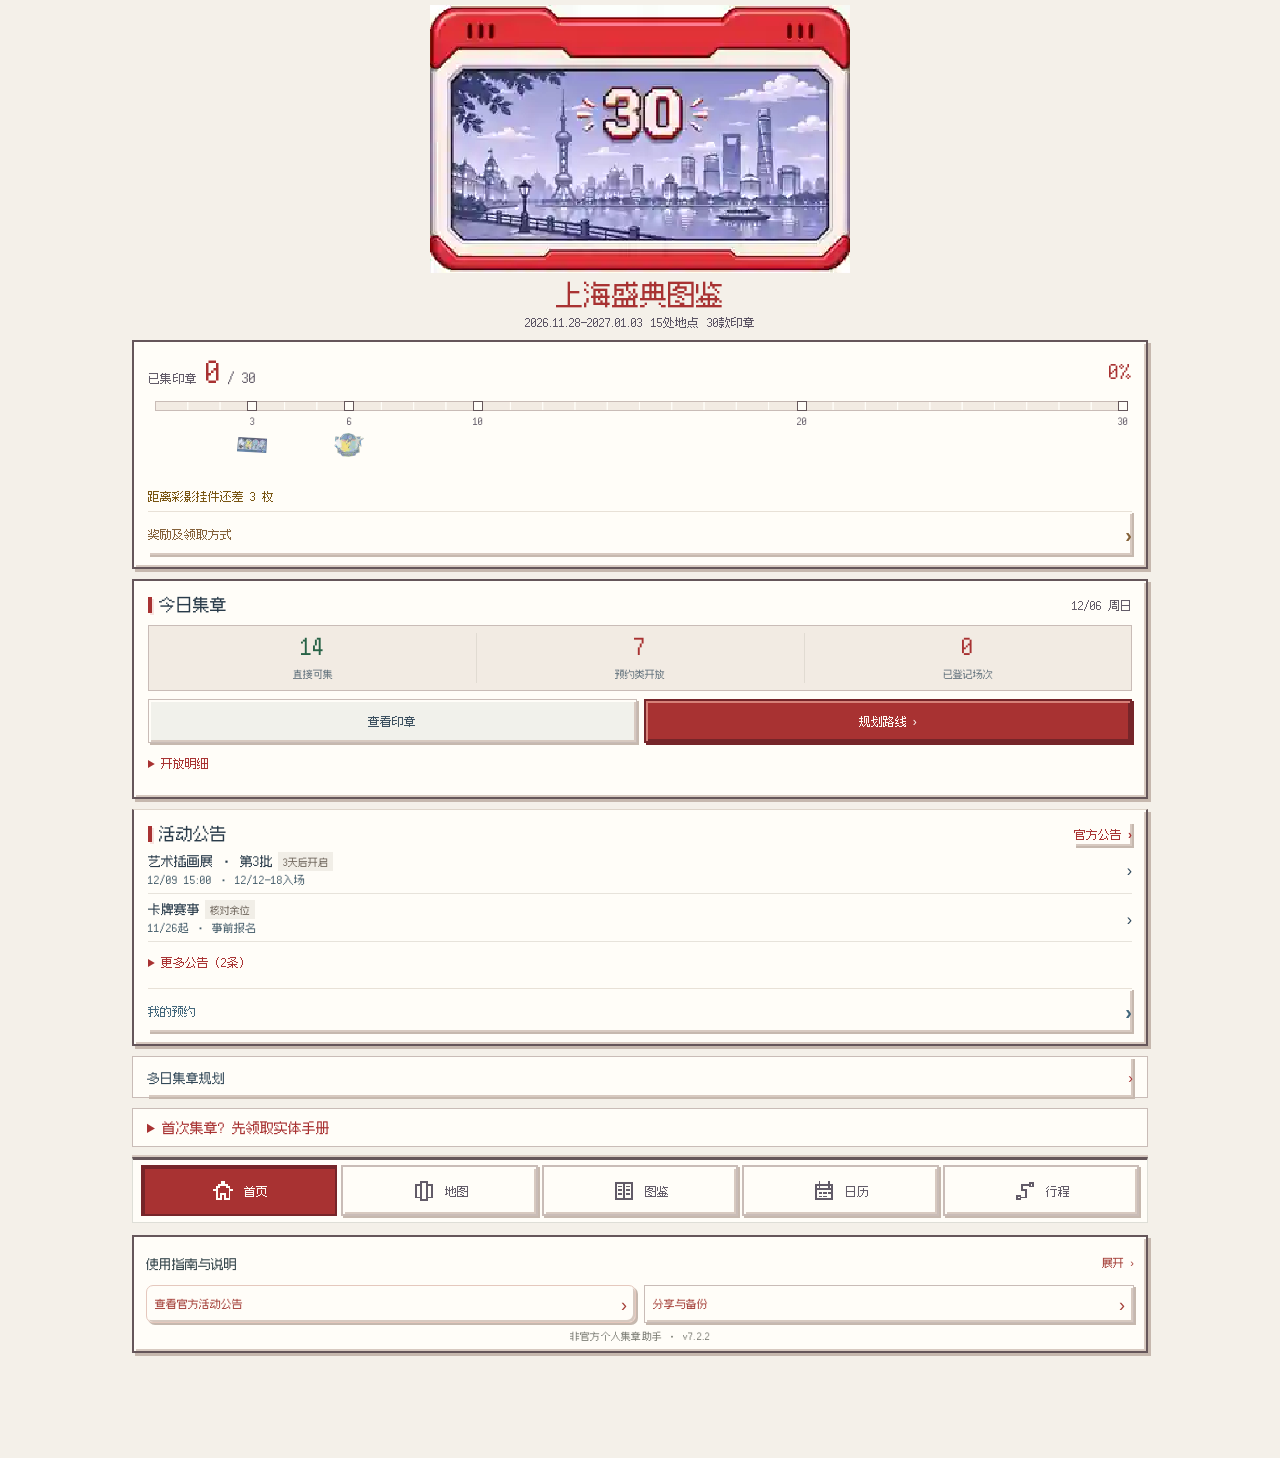
==== index.html @ 5493e677 "Check reward eligibility on every progress refresh and startup; acknowledge only on confirmation" ====
<!DOCTYPE html>

<html lang="zh-CN"><head><meta charset="utf-8"/><meta content="width=device-width,initial-scale=1,viewport-fit=cover" name="viewport"/><meta content="#C9403B" name="theme-color"/><title>上海盛典图鉴｜宝可梦30周年上海盛典 · v7.2.2</title><style>
:root{color-scheme:light;--ink:#122d48;--blue:#1466b0;--sky:#edf5ff;--line:#dce7ef;--muted:#557087;--yellow:#ffd55c;--bg:#f4f7fb;--orange:#a44f16}*{box-sizing:border-box}body{margin:0;background:var(--bg);color:var(--ink);font:15px/1.55 -apple-system,BlinkMacSystemFont,'PingFang SC','Microsoft YaHei',sans-serif}main{max-width:780px;margin:auto;padding:0 14px 40px}header{margin:0 -14px;padding:28px 20px 26px;background:linear-gradient(135deg,#102b4b,#0c63ac);color:#fff;border-radius:0 0 28px 28px}header .kicker{font-size:12px;letter-spacing:2px;color:#d0e7ff}h1{font-size:30px;margin:8px 0 2px;letter-spacing:-1px}h2{font-size:20px;margin:0 0 13px}h3{font-size:16px;margin:0}p{margin:7px 0}small,.muted{font-size:12px;color:var(--muted)}header small{color:#d0e7ff}.panel{background:white;border:1px solid var(--line);border-radius:19px;padding:17px;margin:14px 0;box-shadow:0 3px 14px rgba(16,43,75,0.031)}.progress{height:11px;background:#e4edf5;border-radius:20px;overflow:hidden;margin:10px 0 15px}.progress i{display:block;height:100%;background:#1c75be;border-radius:20px;transition:width .25s}.count{font-size:38px;line-height:1;font-weight:800;letter-spacing:-1px}.count span{font-size:18px;color:var(--muted)}.flex{display:flex;align-items:center;justify-content:space-between;grid-gap:8px;gap:8px}.achievements{display:grid;grid-template-columns:repeat(5,1fr);grid-gap:6px;gap:6px}.ach{padding:10px 3px;text-align:center;border:1px solid var(--line);border-radius:12px;font-size:11px;color:var(--muted);background:#f7f9fc;min-width:0}.ach strong{display:block;font-size:21px;color:var(--ink)}.ach.done{background:#fff3cb;border-color:#e7b63d;color:#735314}.ach em{display:block;font-style:normal;font-size:10px;margin-top:3px}.tabs{position:sticky;top:0;z-index:3;display:flex;grid-gap:6px;gap:6px;padding:8px 0;background:var(--bg)}button,input,select{font:inherit}button{cursor:pointer;border:0;border-radius:10px;background:#e7eff8;color:var(--ink);padding:10px 13px;font-weight:650}button.primary{background:var(--blue);color:#fff}button:disabled{opacity:.45;cursor:default}.tabs button{flex:1;padding:11px 3px}label.field{display:block;font-size:12px;font-weight:650;color:var(--muted);min-width:0}input:not([type=checkbox]),select{display:block;width:100%;min-width:0;border:1px solid #cbdbea;border-radius:10px;background:#fff;color:var(--ink);padding:10px 8px;margin:5px 0 10px;font-size:16px}input[type=checkbox]{width:21px;height:21px;flex:none;accent-color:#176bb0}.grid{display:grid;grid-template-columns:repeat(2,minmax(0,1fr));grid-gap:0 10px;gap:0 10px}.note{background:#f1f6fd;border-left:3px solid #6da6d2;padding:10px 12px;border-radius:8px;font-size:12px;color:#3c5d7a}.warn{color:var(--orange)}.pill{display:inline-block;background:#e9f3fb;border-radius:6px;padding:2px 7px;font-size:11px;color:#195e96}.pill.reserve{background:#fff2df;color:#965020}.pill.complete{background:#e5f4eb;color:#27734b}.venue{border:1px solid var(--line);border-radius:14px;overflow:hidden;margin:10px 0}.venue-head{background:#edf5ff;padding:13px}.stamp{display:flex;align-items:flex-start;grid-gap:9px;gap:9px;padding:12px;border-top:1px solid var(--line)}.stamp>div{flex:1;min-width:0}.stamp.checked{background:#f1faf5}.stamp.checked strong{text-decoration:line-through;color:#507467}.stamp strong{font-size:15px}.stamp label{display:flex;align-items:flex-start;grid-gap:8px;gap:8px}.stamp p{font-size:12px;color:var(--muted);margin:3px 0}.slot{display:flex;grid-gap:7px;gap:7px;align-items:center;flex-wrap:wrap}.slot input[type=time]{width:108px;margin:3px 0}.slot input[type=number]{width:73px;margin:3px 0}.slot label{font-size:11px;display:block}.action{color:#1266ae;text-decoration:none;font-weight:600;font-size:12px}a{color:#1466b0}details{margin-top:10px}summary{cursor:pointer;color:var(--blue);font-weight:650;font-size:13px}.route-stop{border-left:2px solid #9fc6e5;margin-left:12px;padding:0 0 15px 15px;position:relative}.route-stop:before{content:attr(data-n);position:absolute;left:-13px;top:2px;border-radius:50%;width:24px;height:24px;background:#176bb0;color:white;font-size:11px;display:grid;align-items:center;justify-items:center;font-weight:bold}.route-stop .time{font-weight:700;color:#176bb0;font-variant-numeric:tabular-nums}.route-stop .chips{display:flex;flex-wrap:wrap;grid-gap:4px;gap:4px}.route-stop .chips span{font-size:11px;background:#edf3f9;padding:3px 6px;border-radius:5px}.route-stop:last-child{padding-bottom:0}.map{background:#edf5f7;border-radius:12px;margin:12px 0;overflow:hidden}.map svg{width:100%;height:auto;display:block}.metrics{display:grid;grid-template-columns:repeat(3,1fr);grid-gap:5px;gap:5px;margin:10px 0}.metric{background:#edf5ff;padding:9px 6px;border-radius:10px;text-align:center;font-size:12px}.metric strong{display:block;font-size:22px;color:#125c9a}.empty{padding:18px;text-align:center;color:var(--muted)}.footer{padding:4px 5px;font-size:12px;color:var(--muted)}.hidden{display:none!important}.datestrip{display:flex;grid-gap:5px;gap:5px;overflow:auto;padding-bottom:6px}.datestrip button{min-width:85px;font-size:12px;padding:7px}.datestrip button.selected{background:#1466b0;color:white}.datestrip strong{display:block;font-size:16px}.status{font-size:12px;color:var(--muted)}@media(max-width:360px){.panel{padding:12px}.ach{font-size:10px}.ach strong{font-size:18px}}@media print{.tabs,button,.slot,.field{display:none}body{background:white}.panel{box-shadow:none}header{color:black;background:white}}

/* Reward progress v1.2 */
.reward-head{display:flex;justify-content:space-between;align-items:flex-end;grid-gap:12px;gap:12px}.reward-percent{text-align:right}.reward-percent strong{display:block;font-size:25px;color:var(--blue);line-height:1.1}.reward-percent small{color:var(--muted)}.reward-track{position:relative;margin:20px 10px 8px}.reward-track .progress{height:14px;margin:0;overflow:hidden;background:#e4edf5}.reward-track .progress i{background:linear-gradient(90deg,#176fbd,#3693d6)}.milestones{position:relative;height:33px}.milestone{position:absolute;top:-14px;transform:translateX(-50%);display:flex;flex-direction:column;align-items:center;grid-gap:6px;gap:6px;color:var(--muted);font-size:11px;font-weight:700}.milestone b{height:14px;width:14px;border:2px solid #9ab4cc;border-radius:50%;background:#fff;display:block}.milestone.reached b{background:#ffd55c;border-color:#9a6d12}.milestone.reached{color:#8a6416}.milestone:last-child{transform:translateX(-70%)}.reward-next{display:flex;align-items:center;justify-content:space-between;flex-wrap:wrap;grid-gap:6px;gap:6px;background:#edf5ff;padding:10px 12px;border-radius:12px;margin:0 0 18px;color:#195e96;font-weight:700}.reward-next small{font-weight:400;color:var(--muted)}.reward-group{margin:14px 0}.reward-group h3,.claim-guide h3{font-size:16px;margin:0 0 8px}.reward-group h3 small{font-size:11px;font-weight:400;margin-left:8px;color:var(--muted)}.reward-item{border:1px solid var(--line);border-radius:13px;padding:11px 12px;margin:7px 0;background:#f8fafc}.reward-item.reached{background:#fffae8;border-color:#e5c36b}.reward-item-head{display:flex;align-items:center;grid-gap:10px;gap:10px}.reward-number{flex:0 0 42px;text-align:center;font-weight:800;font-size:20px;color:#195e96;line-height:1.1}.reward-number small{display:block;font-size:10px;font-weight:500;color:var(--muted)}.reward-item-info{flex:1;min-width:0}.reward-item-info strong{display:block;font-size:14px}.reward-item-info small{display:block;font-size:11px;color:var(--muted)}.reward-status{font-size:11px;font-weight:700;color:#557087;white-space:nowrap}.reward-item.reached .reward-status{color:#856012}.reward-mini{display:flex;align-items:center;grid-gap:10px;gap:10px;margin-top:9px}.reward-mini-track{height:6px;border-radius:8px;overflow:hidden;background:#e0e8ef;flex:1}.reward-mini-track i{display:block;height:100%;border-radius:8px;background:#438ecb;transition:width .25s}.reward-item.reached .reward-mini-track i{background:#d5a22a}.reward-mini span{font-size:11px;color:var(--muted);font-variant-numeric:tabular-nums;white-space:nowrap}.claim-guide{margin-top:16px;padding:14px;background:#edf5ff;border-radius:14px}.claim-guide p,.claim-guide ol{font-size:13px;margin:7px 0}.claim-guide ol{padding-left:20px}.claim-guide small{display:block;color:var(--muted);font-size:11px;margin-top:10px}

/* v1.3 — original stamp journal, system fonts only */
:root{--ink:#20334f;--blue:#165ab6;--muted:#536982;--line:#d8e3f1;--bg:#f1f5fc;--yellow:#ffdc57;--display:ui-rounded,"SF Pro Rounded","Arial Rounded MT Bold","PingFang SC","Hiragino Sans GB","Microsoft YaHei",sans-serif}
body{font-family:-apple-system,BlinkMacSystemFont,"PingFang SC","Microsoft YaHei",sans-serif;background:radial-gradient(ellipse at 50% 0,#dfeaff 0,transparent 430px),var(--bg);line-height:1.6}
main{max-width:760px;padding:0 16px calc(30px + env(safe-area-inset-bottom))}
header{position:relative;overflow:hidden;isolation:isolate;margin:0 -16px;padding:30px 22px 29px;background:linear-gradient(130deg,#102c60 0%,#165ab6 62%,#2584d8 100%);border-radius:0 0 34px 34px;border-bottom:5px solid #ffda55;box-shadow:0 6px 0 #c8d9ef,0 10px 22px rgba(33,77,121,0.106)}
.hero-content{position:relative;z-index:1}.hero-orbit{position:absolute;right:-25px;top:20px;width:176px;height:176px;z-index:0;opacity:.68;pointer-events:none;transform:rotate(-23deg)}


.hero-trail{position:absolute;top:0;right:0;bottom:0;left:0;width:100%;height:100%;opacity:.75}.hero-spark{position:absolute;color:#ffeb9f;font-size:23px;line-height:1}.spark-one{left:0;top:0}.spark-two{right:5px;bottom:9px}.spark-three{left:-10px;bottom:13px;font-size:15px}
header .kicker{font:800 10px/1.5 var(--display);letter-spacing:1.4px;color:#e4f0ff;display:flex;align-items:center;grid-gap:8px;gap:8px;flex-wrap:wrap}.hero-tag{border:1px solid rgba(216,234,255,0.533);border-radius:30px;padding:3px 9px;background:rgba(255,255,255,0.086)}
h1,h2,h3,.count,.reward-percent strong,.metric strong,.reward-number,.tab-icon{font-family:var(--display);font-weight:850}
header h1{color:#ffdf57;font-size:32px;font-size:clamp(29px,8vw,42px);line-height:1.25;letter-spacing:.025em;margin:12px 0 5px;text-shadow:0 2px 0 #112f67,0 3px 0 #112f67,1px 0 #112f67,-1px 0 #112f67}
.hero-subtitle{font-weight:700;letter-spacing:.06em;font-size:15px;margin:2px 0 12px}
.hero-facts{display:flex;flex-wrap:wrap;grid-gap:5px;gap:5px;margin:12px 0 9px}.hero-facts span{font:700 11px/1.4 var(--display);background:rgba(255,255,255,0.129);border:1px solid rgba(255,255,255,0.263);border-radius:20px;padding:5px 9px;color:#f5f9ff}.hero-content>small{font-size:11px;display:block;color:#deecff}
.panel{border:1px solid #d8e3f1;border-radius:23px;padding:18px;margin:16px 0;box-shadow:0 4px 0 #dce5f2,0 8px 24px rgba(40,74,112,0.063)}
h2{font-size:19px;letter-spacing:.02em;line-height:1.4;margin:0 0 16px;display:flex;align-items:center;grid-gap:8px;gap:8px;flex-wrap:wrap}h2:before{content:"";width:8px;height:19px;border-radius:4px;background:var(--yellow);box-shadow:0 2px 0 #dbb73b;flex:none}.section-en{font:800 9px/1.2 var(--display);color:#7388a3;letter-spacing:1.2px;margin-left:auto}
.reward-panel{position:relative;margin-top:20px;background:linear-gradient(165deg,#fff 40%,#f4f9ff);border:1px solid #c7d9ed}.reward-head small{font-weight:700;letter-spacing:.03em}.count{font-size:43px;color:#163c76;letter-spacing:-1.6px;margin-top:4px;font-variant-numeric:tabular-nums}.count span{font-size:18px;letter-spacing:0}.reward-percent strong{font-size:31px;letter-spacing:-1px}.reward-track{margin-top:22px}.reward-track .progress{height:16px;background:#e3eaf4;box-shadow:inset 0 2px 3px rgba(34,74,105,0.125)}.reward-track .progress i{background:linear-gradient(90deg,#1764c5,#46a8e9)}.milestone{top:-16px;grid-gap:5px;gap:5px;font-family:var(--display)}.milestone b{width:16px;height:16px;border:2px solid #8ba9c7;box-shadow:0 1px 2px rgba(23,57,94,0.133)}.milestone.reached b{background:#ffdc57;border-color:#a4770e;box-shadow:0 0 0 3px rgba(255,227,136,0.376)}.reward-next{background:#e9f2ff;border:1px solid #dce8f9;margin-bottom:10px;font-size:13px}.reward-more{display:flex;justify-content:space-between;align-items:center;width:100%;background:transparent;border:1px solid #d6e3f1;padding:9px 12px;color:#195cab;font-size:13px;font-weight:750}.reward-more span{font-size:20px;line-height:1}
.tabs{position:sticky;top:env(safe-area-inset-top,0px);padding:7px;grid-gap:5px;gap:5px;background:rgba(247,250,255,0.961);border:1px solid #cfdced;border-radius:18px;box-shadow:0 4px 10px rgba(23,54,94,0.098);backdrop-filter:blur(12px);-webkit-backdrop-filter:blur(12px);z-index:4}.tabs button{display:flex;flex-direction:column;align-items:center;justify-content:center;grid-gap:1px;gap:1px;font-size:11px;min-height:55px;background:transparent;padding:5px 2px;border:1px solid transparent;color:#536b88;border-radius:12px;box-shadow:none;font-weight:800}.tab-icon{font-size:21px;line-height:1.2;display:block}.tabs button.primary{background:#175cb7;color:#fff;border:1px solid #0f4999;box-shadow:0 2px 0 #103e7b}.tabs button.primary .tab-icon{color:#ffde63}
button{font-family:var(--display);border:1px solid #d4e1f1;background:#eef4fd;border-radius:13px;min-height:40px;font-weight:750;color:#284970}button.primary{background:#175cb7;border:1px solid #104b9e;box-shadow:0 3px 0 #103e7b;color:white}button:active{transform:translateY(1px)}button:focus-visible,a:focus-visible,input:focus-visible,select:focus-visible{outline:3px solid #eabf36;outline-offset:2px}
#compute{background:#ffda53;color:#193961;border:1px solid #c99b21;box-shadow:0 4px 0 #c49a22;font-weight:850;min-height:49px;font-size:16px;letter-spacing:.03em;margin-bottom:5px}
label.field{font-size:12px;color:#49617b;font-weight:750}input:not([type=checkbox]),select{border:1px solid #ccdbee;background:#f8fbff;border-radius:12px;min-height:46px;padding:9px 8px;font-size:16px;box-shadow:inset 0 1px 2px rgba(22,60,118,0.031)}input[type=checkbox]{accent-color:#1a64bb;width:22px;height:22px}
#plan .grid>label:nth-child(5),#list .grid>label:first-child{grid-column:1/-1}.grid{grid-gap:0 12px;gap:0 12px}.note{border-left:4px solid #8db5eb;background:#eef5ff;border-radius:10px;line-height:1.65;color:#4a607d}.pill{border-radius:30px;font-weight:700;padding:3px 8px;background:#e6f0ff;color:#245fa8}.pill.reserve{background:#fff2d6;color:#815a14}.pill.complete{background:#e4f5e9;color:#216b48}
.venue{border-radius:17px;border:1px solid #cdddef;margin:14px 0;box-shadow:0 3px 0 #e2eaf5}.venue-head{background:linear-gradient(105deg,#eaf2ff,#f6f9ff);padding:14px}.venue-head h3{color:#214d87;font-size:16px;line-height:1.4}.venue-head small{line-height:1.6}.stamp{padding:13px 12px;grid-gap:10px;gap:10px;min-height:64px}.stamp.checked{background:#eef9f1}.stamp.checked strong{color:#307651;text-decoration:none}.stamp.checked strong:after{content:" ✓";color:#307651;font-weight:800}.stamp .warn{color:#985919}.action{font-weight:750;text-decoration:none;display:inline-block;padding:3px 0;font-size:12px}
.metrics{grid-gap:7px;gap:7px;margin:15px 0}.metric{background:#edf4ff;border:1px solid #d6e5fb;border-radius:14px;padding:10px 5px;color:#4b6686;font-size:11px}.metric:first-child{background:#fff3c7;border-color:#ead18a;color:#795813}.metric:first-child strong{color:#705112}.metric strong{font-size:28px;letter-spacing:-.5px}.map{border:1px solid #cddfeb;border-radius:16px}.route-stop{border-left:3px solid #b7cee9;padding:2px 0 17px 19px;margin-left:11px}.route-stop:before{left:-14px;width:25px;height:25px;box-shadow:0 0 0 3px white;font-family:var(--display);background:#175cb7}.route-stop .time{font-family:var(--display);font-weight:800}.route-stop h3{font-size:16px;margin:4px 0}.route-stop .chips{grid-gap:5px;gap:5px;margin:5px 0}.route-stop .chips label{padding:5px 7px!important;border-radius:8px!important;background:#f0f5fc!important}
.reward-group h3{margin-top:16px;color:#1f4d88;font-size:16px}.reward-group h3 small{color:#526b88}.reward-item{background:#f8fbff;border:1px solid #d4e2f2;border-radius:16px;padding:13px;margin:9px 0}.reward-item.reached{background:linear-gradient(130deg,#fff8d9,#fffdfa);border:1px solid #e5c46d;box-shadow:0 2px 0 #ead8a0}.reward-number{background:#e5effc;border:1px solid #c8daf0;border-radius:14px;padding:9px 4px;flex-basis:47px;color:#1c5ba7}.reward-item.reached .reward-number{background:#ffdf69;border-color:#d1ac42;color:#76520d}.reward-item-info strong{font-weight:800}.reward-status{white-space:normal;text-align:right;flex:0 0 auto}.reward-mini-track{height:8px}.claim-guide{border:1px solid #d4e4fa;background:#f1f6ff;padding:15px;border-radius:17px}.claim-guide h3{color:#214d87;font-size:16px}.claim-guide li{margin:5px 0}.utility-panel .flex{flex-wrap:wrap;justify-content:flex-start}.utility-panel button{flex:1 1 85px;font-size:12px;padding:8px 6px}.footer{font-size:11px;line-height:1.7}
@media(max-width:360px){main{padding-left:11px;padding-right:11px}header{margin-left:-11px;margin-right:-11px;padding:25px 17px}.panel{padding:13px}.hero-orbit{right:-49px}.section-en{display:none}.tabs button{font-size:10px}.reward-item{padding:10px}.reward-number{flex-basis:39px}.reward-item-head{grid-gap:6px;gap:6px}}
@media(prefers-reduced-motion:reduce){*,*::before,*::after{transition:none!important;scroll-behavior:auto!important}}
@media print{header{background:white;color:#222;border:0;box-shadow:none}header h1{color:#222;text-shadow:none}.hero-orbit,.reward-more,.tabs{display:none!important}.panel{box-shadow:none}}

.goal-box{padding:13px;background:#f2f7ff;border:1px solid #d6e4f7;border-radius:14px;margin:12px 0}.goal-options{display:grid;grid-template-columns:repeat(3,minmax(0,1fr));grid-gap:7px;gap:7px;margin-top:7px}.goal-options button{font-size:14px;padding:7px 3px;line-height:1.35}.goal-options small{display:block;font-size:10px;color:inherit;font-weight:500}.goal-box p{margin:10px 0 0}.trip-reminders{margin-bottom:12px;padding:8px 12px;background:#fff9e6;border-radius:12px;border:1px solid #eddda7;font-size:12px}.trip-reminders details{margin:0}.trip-reminders summary{color:#71551b}.trip-reminders p{margin:6px 0}.deadline-label{color:#a34320;font-weight:750}.target-result{padding:9px 12px;background:#edf5ff;border-radius:10px;color:#165ab6;font-weight:700;font-size:13px}.multi-box{border-top:1px solid var(--line);margin-top:20px;padding-top:16px}.day-plan{border:1px solid var(--line);border-radius:12px;padding:10px 12px}.day-plan p{margin:8px 0;font-size:13px}.calendar-legend{display:flex;grid-gap:8px;gap:8px;flex-wrap:wrap;margin:8px 0}.calendar-legend span{padding:3px 8px;border-radius:6px;color:#fff;font-size:11px}.k-walk{background:#2469b8}.k-exhibition{background:#8a63bc}.k-workshop{background:#b77d17}.k-card{background:#317c69}.calendar-row{width:100%;display:grid;grid-template-columns:90px 1fr 45px;grid-gap:7px;gap:7px;align-items:center;margin:6px 0;padding:7px;background:#f8fbff;text-align:left;font-size:12px}.calendar-row.selected{border-color:#165ab6;background:#eaf3ff}.calendar-day small{font-size:10px;color:#536982}.calendar-bar{display:flex;overflow:hidden;background:#e3eaf4;border-radius:5px;height:12px}.calendar-bar i{display:block;height:100%}.calendar-row strong{text-align:right}.calendar-row:focus-visible{outline:2px solid #d5a22a}

/* v1.5 — responsive guide and collection overview */
:root{--ink:#23354b;--blue:#215ca5;--muted:#52677f;--line:#dce5ef;--bg:#f4f7fb}
main{max-width:1080px}.panel{border-radius:18px;box-shadow:0 2px 10px rgba(30,71,116,0.031)}.reward-panel{margin-bottom:12px}.pocket-panel{margin-top:12px;margin-bottom:12px}.pocket-heading{display:flex;align-items:center;justify-content:space-between;grid-gap:10px;gap:10px}.pocket-heading h2{margin:0 0 3px}.pocket-heading p{margin:0;font-size:11px}.pocket-heading button{font-size:12px;white-space:nowrap}.pocket-summary{display:grid;grid-template-columns:repeat(4,minmax(0,1fr));grid-gap:5px;gap:5px;margin-top:12px}.pocket-summary span{padding:6px 3px;background:#f1f5fa;border-radius:8px;text-align:center;font-size:11px;white-space:nowrap}.pocket-summary b{display:block;font-size:14px;color:#253c58}.pocket-summary i,.tile-check small i{display:inline-block;width:7px;height:7px;border-radius:50%;margin-right:4px}.pocket-tools{display:flex;grid-gap:12px;gap:12px;align-items:center;margin:10px 0 2px}.pocket-tools .field{flex:1}.pocket-check{display:flex;align-items:center;grid-gap:4px;gap:4px;font-size:12px}.pocket-grid{display:grid;grid-template-columns:repeat(3,minmax(0,1fr));grid-gap:7px;gap:7px}.stamp-tile{background:#f6f8fb;border:1px solid #dce5ef;border-radius:12px;overflow:hidden;min-width:0}.stamp-tile.is-done{background:#fff4cf;border-color:#dfbd60}.tile-check{display:flex;flex-direction:column;align-items:center;width:100%;min-height:88px;background:none;border:0;border-radius:0;grid-gap:3px;gap:3px;padding:8px 2px 4px;font-size:12px}.tile-check strong{font-weight:800;font-size:13px;color:#203854}.tile-check small{font-size:10px;color:#52677f;display:flex;align-items:center}.tile-mark{display:grid;align-items:center;justify-items:center;width:23px;height:23px;border:1px dashed #a8bad0;border-radius:6px;color:#765109;font-weight:800;background:#fff}.is-done .tile-mark{background:#ffdb60;border:1px solid #d4a632}.tile-info{min-height:30px;width:100%;border:0;border-top:1px solid #dce5ef;border-radius:0;background:rgba(255,255,255,0.376);font-size:11px;padding:3px;color:#315b89}.tile-detail{background:#edf4fc;border:1px solid #cbddef;border-radius:12px;padding:12px;margin-top:10px;font-size:13px}.tile-detail button{font-size:11px;min-height:32px;padding:4px 8px}
.planner-layout{display:grid;grid-gap:18px;gap:18px;min-width:0}.planner-settings,.planner-results{min-width:0}.planner-results{border-top:1px solid var(--line);padding-top:15px}.result-heading,.date-picker-head,.map-heading{display:flex;justify-content:space-between;align-items:center;grid-gap:6px;gap:6px}.result-heading h3{font-size:17px}.date-picker-head{margin:14px 0 8px;font-size:13px}.quick-dates{display:flex;grid-gap:6px;gap:6px;overflow-x:auto;position:relative;scrollbar-width:thin;padding:2px 1px 8px;overscroll-behavior-inline:contain}.quick-dates button{flex:0 0 62px;padding:7px 3px;display:flex;flex-direction:column;align-items:center;grid-gap:1px;gap:1px;background:#f5f8fc;color:#244567;border-radius:10px;min-height:64px}.quick-dates button b{font-size:15px}.quick-dates button small{font-size:10px;color:inherit}.quick-dates button.selected{background:#215ca5;color:#fff;border-color:#215ca5}.advanced-settings{margin:6px 0 14px;border:1px solid var(--line);border-radius:12px;padding:10px}.advanced-settings[open] summary{margin-bottom:9px}.advanced-settings input[type=checkbox]{width:19px;height:19px}.map-heading{padding:9px 12px;background:#edf4fc;color:#244567;font-size:13px}.route-pin{cursor:pointer;outline:none}.route-pin:focus circle,.route-pin:hover circle{stroke:#ffdc57;stroke-width:4}.route-pin text{pointer-events:none}.route-stop:focus{outline:2px solid #215ca5;outline-offset:4px;border-radius:6px;background:#f0f6ff}
.calendar-switch{display:flex;grid-gap:7px;gap:7px;margin:12px 0}.calendar-switch button{flex:1;font-size:12px}.schedule-scroll{max-width:100%;overflow:auto;border:1px solid var(--line);border-radius:10px;overscroll-behavior-inline:contain}.schedule-table{border-collapse:separate;border-spacing:0;font-size:11px;width:auto;width:max-content;min-width:100%}.schedule-table th,.schedule-table td{border-bottom:1px solid #e4ebf2;border-right:1px solid #e4ebf2;vertical-align:middle;background:white;padding:2px}.schedule-table th:first-child{position:sticky;left:0;z-index:1;text-align:left;padding:7px;min-width:122px;max-width:122px;white-space:normal;background:#f7faff;box-shadow:2px 0 3px rgba(31,69,106,0.071)}.schedule-table th:first-child strong,.schedule-table th:first-child small{display:block;line-height:1.35;overflow-wrap:anywhere}.schedule-table th:first-child small{font-weight:400;font-size:10px}.schedule-table thead th{background:#f0f5fb}.schedule-table th button{width:45px;font-size:11px;line-height:1.3;padding:4px;border:0;background:transparent;min-height:38px}.schedule-table th button small{display:block;font-size:9px;color:inherit}.schedule-table th button.selected{background:#215ca5;color:#fff}.schedule-table td.today-col{background:#e9f1fb}.schedule-cell{display:block;height:13px;border-radius:2px;width:100%}.schedule-cell.faded{opacity:.32}.schedule-done strong{color:#39704e}.schedule-table tbody tr:last-child th,.schedule-table tbody tr:last-child td{border-bottom:0}
[hidden]{display:none!important}
@media(min-width:700px){.pocket-grid{grid-template-columns:repeat(6,minmax(0,1fr))}.pocket-summary{grid-gap:10px;gap:10px}.pocket-summary span{display:flex;align-items:center;justify-content:center;grid-gap:4px;gap:4px}.pocket-summary b{display:inline}.pocket-panel{padding:16px 18px}}
@media(min-width:900px){.planner-layout{grid-template-columns:minmax(0,340px) minmax(0,1fr);grid-gap:24px;gap:24px}.planner-results{border-top:0;border-left:1px solid var(--line);padding:0 0 0 22px}.goal-options{grid-template-columns:repeat(3,minmax(0,1fr))}.tabs button{flex-direction:row;grid-gap:8px;gap:8px;font-size:14px;min-height:44px}.tabs .tab-icon{font-size:18px}#venues{display:grid;grid-template-columns:repeat(2,minmax(0,1fr));grid-gap:12px;gap:12px;align-items:start}.venue{margin:0}.reward-panel{padding:18px 24px}.reward-track{margin-left:16px;margin-right:16px}.pocket-grid{grid-template-columns:repeat(10,minmax(0,1fr))}}
@media(max-width:360px){.pocket-summary span{font-size:10px}.pocket-grid{grid-gap:5px;gap:5px}.tile-check strong{font-size:12px}.schedule-table th:first-child{min-width:104px;max-width:104px}}

/* v2 mobile task flow */
main{padding-bottom:calc(92px + env(safe-area-inset-bottom));max-width:1040px}header{padding:19px 20px 20px;border-radius:0 0 24px 24px;border-bottom-width:3px}header h1{font-size:28px;font-size:clamp(25px,7vw,36px);margin:7px 0 2px}.hero-facts{margin:8px 0 6px}.hero-orbit{opacity:.3}.hero-subtitle{font-size:13px;margin:2px 0}.panel{padding:16px}.reward-panel{margin-top:14px}.reward-next{margin-bottom:8px}.count{font-size:38px}.bottom-nav{position:fixed;top:auto;bottom:0;left:0;right:0;margin:0 auto;max-width:1040px;border-radius:16px 16px 0 0;background:#fff;z-index:20;padding:5px 6px calc(5px + env(safe-area-inset-bottom));box-shadow:0 -3px 16px rgba(23,54,94,0.086);grid-gap:4px;gap:4px}.bottom-nav button{min-height:48px;font-size:11px;color:#536982;flex-direction:column;grid-gap:2px;gap:2px}.bottom-nav button.primary{background:#e6effc;border-color:transparent;color:#165ab6;box-shadow:none}.bottom-nav button.primary .tab-icon{color:#165ab6}.bottom-nav .tab-icon{font-size:21px}.home-task h2{margin-bottom:9px}.task-card{width:100%;display:grid;grid-template-columns:40px 1fr 18px;align-items:center;text-align:left;grid-gap:12px;gap:12px;min-height:68px;padding:10px;margin:7px 0;background:#f7faff;border-color:#dce5ef}.task-card strong,.task-card small{display:block}.task-card strong{font-size:15px;color:#203854}.task-card small{font-size:12px;font-weight:400}.task-symbol{font-size:23px;display:grid;align-items:center;justify-items:center;width:40px;height:40px;background:#e6effc;border-radius:10px;color:#215ca5}.home-reminder-text{font-weight:700;font-size:14px}.pocket-panel{padding:0 0 14px;border-bottom:1px solid var(--line);margin:0 0 16px}.pocket-heading h2{font-size:16px}.pocket-heading h2:before{display:none}.tile-info{min-height:40px}.tile-check{min-height:80px}.time-presets{display:grid;grid-template-columns:repeat(4,minmax(0,1fr));grid-gap:6px;gap:6px;margin:8px 0 13px}.time-presets button{min-height:44px;font-size:12px;padding:6px 2px}.quick-dates button{flex-basis:105px}.claim-option{font-size:12px;display:flex;align-items:center;grid-gap:6px;gap:6px}.claim-route{background:#fff8df;border:1px solid #ecd9a1;border-radius:10px;padding:10px;font-size:12px}.save-trip-button{width:100%;margin:8px 0}.saved-trip{background:#f3f7fc;border:1px solid #d7e3f1;border-radius:14px;padding:12px;margin-bottom:16px;scroll-margin-top:8px}.saved-trip h2{margin:0;font-size:17px}.saved-bar{height:8px;border-radius:5px;background:#dce7f3;overflow:hidden;margin:8px 0}.saved-bar i{display:block;height:100%;background:#2469b8}.saved-stop{background:white;border:1px solid #dae4ef;border-radius:12px;padding:12px;margin:8px 0}.saved-stop.next-stop{border:2px solid #2469b8}.saved-stop.finished{background:#edf7f0}.saved-stop.skipped{opacity:.65}.saved-stop .flex strong{font-size:15px}.saved-stop .flex small{white-space:nowrap;font-size:11px}.live-check{display:flex;align-items:center;grid-gap:8px;gap:8px;min-height:44px;padding:5px 0;border-top:1px solid var(--line);font-size:14px}.live-check small{display:block;font-size:11px}.live-nav{display:inline-flex;align-items:center;min-height:44px;font-weight:700;font-size:13px}.booking-card{border:1px solid #dce5ef;border-radius:12px;padding:12px;margin:10px 0;background:#fbfdff}.booking-card summary{display:flex;justify-content:space-between;align-items:center;grid-gap:8px;gap:8px;min-height:44px;font-size:14px}.booking-card summary small{display:block;font-weight:400;font-size:11px}.booking-state{font-size:11px;white-space:nowrap;color:#536982}.booked-row{display:flex;justify-content:space-between;align-items:center;grid-gap:6px;gap:6px;background:#edf5ff;padding:6px;border-radius:8px;font-size:12px}.booking-fields{margin-top:12px}.custom-days{margin:6px 0 12px}.custom-days-grid{display:grid;grid-template-columns:repeat(5,minmax(0,1fr));grid-gap:5px;gap:5px;margin:8px 0}.custom-days-grid button{font-size:12px;padding:4px 2px;min-height:44px}.custom-days-grid small{display:block;color:inherit;font-size:10px}.calendar-row{grid-template-columns:76px minmax(0,1fr) 96px}.calendar-row strong small{display:block;font-size:10px;font-weight:500;white-space:nowrap}.footer-link{border:0;padding:0 5px;min-height:30px;background:transparent;color:#215ca5;font-size:11px}.multi-box{scroll-margin-top:8px}.planner-layout .grid input,.planner-layout .grid select{font-size:16px}
@media(min-width:900px){.bottom-nav{position:sticky;top:0;bottom:auto;left:auto;right:auto;border-radius:14px;padding:6px}.bottom-nav button{flex-direction:row;font-size:14px;grid-gap:8px;gap:8px}main{padding-bottom:30px}#home{display:grid;grid-template-columns:1fr 1fr;grid-gap:0 16px;gap:0 16px;align-items:start}#home .reward-panel{grid-column:1/-1}.pocket-grid{grid-template-columns:repeat(8,minmax(0,1fr))}}

.must-details,.edit-route{border:1px solid var(--line);border-radius:10px;padding:10px;margin:10px 0}.must-grid{display:grid;grid-template-columns:repeat(3,minmax(0,1fr));grid-gap:6px;gap:6px;margin:10px 0}.must-grid button{min-height:44px;font-size:12px;padding:5px 2px}.route-check{background:#f3f7fc;border:1px solid #dae4ef;border-radius:10px;padding:10px;margin:8px 0;font-size:13px}.route-check p{margin:5px 0}.edit-row{display:flex;align-items:center;grid-gap:5px;gap:5px;margin:7px 0}.edit-row strong{flex:1;font-size:12px}.edit-row button{min-height:44px;padding:6px;font-size:12px}.claim-record{display:flex;align-items:center;grid-gap:10px;gap:10px;min-height:52px;padding:8px 0;border-bottom:1px solid var(--line)}.claim-record small{display:block;font-size:12px;color:#536982}.explore-row{width:100%;display:flex;justify-content:space-between;align-items:center;text-align:left;grid-gap:8px;gap:8px;background:#fff;border:0;border-bottom:1px solid #dce5ef;border-radius:0;padding:10px 4px;min-height:54px}.explore-row small{display:block;font-size:12px;font-weight:400;color:#536982}.explore-row b{font-size:13px;color:#215ca5;white-space:nowrap}#exploreMap g[data-explore]{cursor:pointer}#exploreMap text{pointer-events:none}#exploreMap g:focus circle{stroke:#f5c94a;stroke-width:4}
.next-card{background:#fff;border:1px solid #bad3ed;border-radius:12px;padding:12px;margin:10px 0}.next-card h3{font-size:18px;margin:5px 0}.next-card p{font-size:13px;margin:5px 0}.next-card small{color:#215ca5;font-weight:700}.next-nav{display:block;background:#215ca5;border-radius:10px;color:white!important;text-align:center;padding:11px;margin-top:10px;font-weight:700;text-decoration:none;min-height:44px}.saved-all summary{padding:8px 0;font-weight:700}
/* V3 original collection terminal */
body{background:#edf2f8}header{background:linear-gradient(115deg,#0e2340,#193b61);border-bottom-color:#55c3d5}.hero-orbit{opacity:.22}.bottom-nav button.primary{background:#e1edf6;color:#123e68}.dex-page-title{font-size:18px;margin:0 0 10px}.dex-terminal{background:#10263e;border:1px solid #1b415f;border-radius:19px;padding:14px;color:#d5e9f4;box-shadow:0 8px 20px rgba(19,43,67,0.110);margin-bottom:16px}.dex-terminal h2{color:#fff;margin:5px 0;font-size:23px}.dex-terminal .muted{color:#a9c1d4}.dex-eyebrow{font:600 9px/1.4 system-ui;letter-spacing:1.4px;color:#8fd0df}.dex-eyebrow i{display:inline-block;width:7px;height:7px;border-radius:50%;background:#6fdbc7;margin-right:4px;box-shadow:0 0 8px #6fdbc7}.dex-meter{white-space:nowrap}.dex-meter strong{font:800 34px/1 system-ui;color:#e7f9fa}.dex-meter small{font-size:13px;color:#9db6c9}.dex-progress{height:7px;background:#263f56;border-radius:5px;margin:13px 0 4px;overflow:hidden}.dex-progress i{display:block;height:100%;background:linear-gradient(90deg,#3db9c2,#93e5cc);transition:width .25s}.dex-terminal .pocket-summary span{background:#1c3851;color:#bad0e2}.dex-terminal .pocket-summary b{color:#fff}.dex-search{display:flex;margin-top:14px;grid-gap:6px;gap:6px}.dex-search input{flex:1;min-width:0;background:#e9f3f7;border:1px solid #67859e;border-radius:9px;font-size:16px;padding:10px;color:#173a54}.dex-search button{width:44px;background:#1f405b;color:#d5e9f4;border-color:#41617b;font-size:21px}.dex-filters{display:flex;grid-gap:6px;gap:6px;overflow:auto;padding:9px 0 3px;scrollbar-width:thin}.dex-filters button{flex:none;font-size:12px;padding:7px 9px;min-height:38px;background:#1b3650;color:#c5d8e8;border-color:#335470}.dex-filters button.active{background:#9ce1df;color:#123b49;border-color:#9ce1df}.dex-terminal .pocket-tools{grid-gap:10px;gap:10px;align-items:end}.dex-terminal .field{flex:1;min-width:0;color:#c4d5e2;font-size:11px}.dex-terminal select,.dex-terminal input[type=date]{min-width:0;width:100%;font-size:14px;background:#e8f2f6;color:#183950}.dex-results{font-size:11px;color:#9ab6cb;margin:8px 0}.dex-terminal .pocket-grid{grid-gap:7px;gap:7px;grid-template-columns:repeat(3,minmax(0,1fr))}.dex-tile{background:linear-gradient(145deg,#223c54,#172f46);border:1px solid #3e5b71;border-radius:10px;overflow:hidden}.dex-tile.is-done{background:linear-gradient(150deg,#d2f3eb,#a1dbdb);border:1px solid #a3f2df;box-shadow:0 0 7px rgba(114,212,199,0.302)}.dex-tile .tile-check{position:relative;display:flex;flex-direction:column;align-items:center;min-height:0;padding:6px 3px;grid-gap:2px;gap:2px;color:#eef6fa;background:transparent}.dex-id{font:700 10px/1.2 ui-monospace,monospace;letter-spacing:.3px;align-self:flex-start;color:#9bb9cb}.dex-star{position:absolute;right:6px;top:6px;color:#f8d173;font-size:15px}.dex-art{display:block;width:100%;height:72px;position:relative;isolation:isolate;background:radial-gradient(ellipse at center,rgba(255,255,255,0.043),transparent 70%)}.dex-art img{position:absolute;top:0;right:0;bottom:0;left:0;width:100%;height:100%;object-fit:contain;filter:brightness(0) saturate(100%) invert(53%) sepia(14%) saturate(680%) hue-rotate(164deg) brightness(97%) contrast(87%);z-index:1;transform:scale(.92)}.dex-fallback{display:grid;align-items:center;justify-items:center;position:absolute;top:0;right:0;bottom:0;left:0;color:#7f9fb5;font:600 11px ui-monospace,monospace;opacity:.55}.dex-art.art-loaded .dex-fallback{opacity:0}.dex-tile .tile-check strong{font-size:13px;color:#f2f8fc}.dex-tile .dex-state{font-size:10px;color:#afc4d6}.is-done .dex-art img{filter:brightness(0) saturate(100%) invert(20%) sepia(32%) saturate(1052%) hue-rotate(138deg) brightness(94%) contrast(94%)}.dex-tile.is-done .dex-id,.dex-tile.is-done .tile-check strong,.dex-tile.is-done .dex-state{color:#194b56}.dex-tile.is-done .dex-star{color:#8b621b}.dex-tile-footer{display:flex;flex-wrap:wrap;align-items:center;justify-content:center;border-top:1px solid rgba(255,255,255,0.133);min-height:47px}.dex-kind{font-size:10px;color:#c3d4e2;white-space:nowrap}.dex-kind i{display:inline-block;width:6px;height:6px;border-radius:50%;margin-right:3px}.dex-tile.is-done .dex-kind{color:#20535b}.dex-tile .tile-info{color:inherit;background:none;border:0;width:auto;min-height:28px;padding:3px 5px;font-size:11px;color:#b4d7e7}.dex-tile.is-done .tile-info{color:#20535b}.dex-share{display:block;width:100%;margin-top:14px;background:#24445e;border-color:#597a91;color:#f0f8fa;min-height:44px}.venue-directory summary{font-weight:700;font-size:14px;padding:8px 0}.dex-overlay{position:fixed;top:0;right:0;bottom:0;left:0;z-index:80;background:rgba(6,24,42,0.690);display:flex;align-items:end;justify-content:center;padding:8px;overscroll-behavior:contain}.dex-overlay>div{max-width:500px;width:100%;max-height:92vh;max-height:92dvh;overflow:auto;border-radius:20px;background:#f9fcfd;box-shadow:0 10px 32px #0005;position:relative}.dex-sheet{position:relative}.sheet-close{position:absolute;z-index:2;right:10px;top:9px;background:rgba(255,255,255,0.855);color:#244661;font-size:12px;min-height:40px}.dex-detail-hero{background:radial-gradient(ellipse at 50% 30%,#254c68,#10263e);padding:20px 20px 14px;text-align:center;color:#eef8fc}.dex-detail-hero .dex-id{display:block;text-align:left}.dex-detail-hero .dex-art{height:142px;max-width:220px;margin:auto}.dex-detail-hero h2{color:#fff;font-size:23px;margin:5px 0}.dex-detail-hero p{font-size:13px;margin:0;color:#b0d4e2}.dex-detail-hero.is-done{background:radial-gradient(ellipse at 50% 30%,#d5f6ee,#91cfd3)}.dex-detail-hero.is-done h2,.dex-detail-hero.is-done p,.dex-detail-hero.is-done .dex-id{color:#194b56}.dex-detail-body{padding:16px}.detail-facts{display:grid;grid-template-columns:1fr 1fr;grid-gap:8px;gap:8px}.detail-facts span{font-size:11px;color:#60798a;background:#eaf3f7;border-radius:9px;padding:10px}.detail-facts strong{display:block;font-size:14px;color:#20445b;margin-top:4px}.detail-place{border-top:1px solid #d5e3eb;padding:10px 0;font-size:13px}.detail-place p{font-size:12px;margin:4px 0}.detail-actions{display:grid;grid-template-columns:1fr 1fr;grid-gap:8px;gap:8px;margin:12px 0}.detail-plan{width:100%}.booking-notice{font-size:12px;color:#8b5c18}.collect-toast{position:fixed;bottom:calc(82px + env(safe-area-inset-bottom));left:50%;transform:translateX(-50%);z-index:100;background:#10324c;color:#e3f8f5;border:1px solid #70cfc5;box-shadow:0 6px 22px #0003;border-radius:14px;padding:9px 13px;display:flex;grid-gap:8px;gap:8px;align-items:center;width:auto;width:max-content;max-width:92vw;pointer-events:none}.collect-toast .dex-art{width:42px;height:42px;flex:none}.collect-toast strong,.collect-toast small{display:block}.collect-toast small{color:#b8e0df;font-size:11px}.share-sheet{padding:12px}.share-report{background:#10263e;color:#e7f6fc;border:1px solid #4a778d;border-radius:14px;padding:15px;text-align:center}.share-report h2{color:#fff;font-size:19px;margin:8px 0}.share-report>small{font-size:9px;letter-spacing:1px;color:#a1ccd9}.share-count{font-size:44px;font-weight:800;color:#91e3d3}.share-count small{font-size:18px;color:#acc7d7}.share-report p{font-size:12px;color:#d0e6ed}.share-stamps{display:grid;grid-template-columns:repeat(5,minmax(0,1fr));grid-gap:4px;gap:4px}.share-stamps>div{background:#203e56;border-radius:6px;padding:2px}.share-stamps>div.is-done{background:#b8e8dd}.share-stamps .dex-art{height:43px}.share-stamps small{font-size:8px;color:#b7cbda}.share-stamps .is-done small{color:#204957}.share-actions{display:flex;grid-gap:8px;gap:8px;margin:10px 0}.share-actions button{flex:1}.share-foot{margin-bottom:0}.share-sheet .sheet-close{position:static;display:block;margin:0 0 8px auto}.dex-terminal [hidden],.dex-overlay[hidden],.collect-toast[hidden]{display:none!important}
@media(min-width:700px){.dex-terminal .pocket-grid{grid-template-columns:repeat(6,minmax(0,1fr))}.dex-art{height:95px}.dex-overlay{align-items:center}.dex-tile-footer{justify-content:space-between;padding:0 6px}}
@media(max-width:360px){.dex-terminal{padding:9px}.dex-art{height:62px}.dex-tile .tile-check strong{font-size:12px}.dex-tile-footer{min-height:47px}.dex-kind{font-size:9px}}
@media(prefers-reduced-motion:reduce){.dex-progress i{transition:none}}

/* V3.1 interaction polish */
.compact-head header{padding:9px 15px;min-height:0;border-radius:0 0 14px 14px}.compact-head header h1{font-size:19px;margin:0}.compact-head header .hero-facts,.compact-head header .hero-orbit,.compact-head header .kicker,.compact-head header .hero-subtitle,.compact-head header small{display:none}.compact-head header .hero-content{padding:0}.dex-tile{position:relative}.dex-tile .tile-check{min-height:110px}.tile-favorite{position:absolute;right:1px;top:0;z-index:3;min-height:40px;min-width:38px;padding:0;background:transparent;border:0;color:#e9c46a;font-size:22px}.dex-tile .tile-info{display:block;width:100%;min-height:44px;margin:3px 0 0;background:#385772;color:#e5f4fc;border-radius:0;font-weight:700;font-size:12px}.dex-tile.is-done .tile-info{background:#24675e;color:#fff}.dex-tile-footer{padding:4px 0 0}.dex-tile.is-done .tile-favorite{color:#805e1a}.dex-series{margin:12px 0;border:1px solid #365671;border-radius:10px;padding:10px;color:#dceaf4}.dex-series summary{font-size:13px;font-weight:700}.dex-series summary span{float:right;color:#91e3d3}.dex-series p{font-size:11px;color:#a9c1d4}.series-row{display:flex;align-items:center;grid-gap:8px;gap:8px;margin:8px 0}.series-row>div{flex:1;min-width:0}.series-row strong{font-size:12px}.series-row small{display:block;color:#a9c1d4;font-size:10px}.series-row button{background:#24465f;color:#dcebf4;border-color:#597a91;min-height:40px;font-size:11px;padding:5px 9px}.series-track{height:5px;background:#2d4b62;border-radius:4px;overflow:hidden;margin:5px 0}.series-track i{display:block;height:100%;background:#91e3d3}.collect-toast{pointer-events:auto}.collect-toast button{min-height:36px;background:#a3e5d9;color:#163e48;border:0;font-size:12px;padding:5px 8px}.dashboard-stats{display:grid;grid-template-columns:repeat(3,minmax(0,1fr));grid-gap:6px;gap:6px}.dashboard-stats>div{background:#e9f2f7;border-radius:9px;padding:9px;text-align:center}.dashboard-stats strong{display:block;font-size:25px;color:#194f68}.dashboard-stats small{font-size:10px;color:#536982}.shortcut-grid{display:grid;grid-template-columns:repeat(2,minmax(0,1fr));grid-gap:8px;gap:8px}.shortcut-grid button{text-align:left;padding:9px;background:#f1f6fb;color:#193b61;min-height:52px}.shortcut-grid small{display:block;font-size:10px;color:#587286;font-weight:400}.trip-days{display:flex;grid-gap:6px;gap:6px;overflow:auto;padding:8px 0}.trip-days button{min-width:92px;min-height:50px;background:#f2f7fb;border-color:#bcd3e5}.trip-days button.active{background:#d5f1ec;border-color:#7bbfb8;color:#194b56}.trip-days small{display:block;font-size:11px}.save-all-trips{width:100%;margin:8px 0}.key-dates{margin-bottom:12px;border:1px solid #d5e3eb;padding:10px;border-radius:10px}.key-date{display:flex;grid-gap:10px;gap:10px;border-bottom:1px solid #e4ecf1;padding:9px 0;font-size:12px}.key-date strong{color:#215ca5;min-width:46px}.panel h2{color:#183b59}.dex-terminal h2{color:#fff}.bottom-nav{border-top:1px solid #cfdee9}.primary{background-color:#215a80}.bottom-nav button.primary{background:#dcecf4;color:#193b61}
@media(max-width:360px){.tile-favorite{min-width:32px;min-height:36px;font-size:20px}.dex-tile .tile-check{min-height:100px}}
.official-links{display:grid;grid-gap:8px;gap:8px;margin:12px 0}.official-links a{display:flex;align-items:center;justify-content:space-between;background:#edf4f8;border:1px solid #d2e3ed;padding:12px;border-radius:10px;color:#214c69;text-decoration:none;min-height:48px}.official-links small{color:#536982;font-size:11px}.startup-gate{position:fixed;top:0;right:0;bottom:0;left:0;display:flex;align-items:center;justify-content:center;background:#10263e;color:white;font-size:16px;z-index:1000}.startup-gate[hidden]{display:none!important}.dex-overlay>div{max-height:88vh;max-height:88dvh}.dex-art .number-medal{position:absolute;top:0;right:0;bottom:0;left:0;margin:auto;width:60%;max-width:65px;height:52px;border:1px solid #7198aa;border-radius:10px;display:flex;align-items:center;justify-content:center;font:700 14px ui-monospace,monospace;color:#b9d1df;background:#28465f}.is-done .number-medal{background:#21776b;color:#fff;border-color:#277f73}.share-stamps .number-medal{width:90%;height:30px;font-size:10px}.dex-detail-hero .number-medal{max-width:120px;height:100px;font-size:23px}.share-actions{flex-wrap:wrap}.share-actions button{min-width:90px}.native-text{user-select:text}.bottom-nav{padding-bottom:12px;padding-bottom:calc(12px + env(safe-area-inset-bottom))}main{padding-bottom:100px;padding-bottom:calc(100px + env(safe-area-inset-bottom))}.dex-tile .tile-check{min-height:110px}.dex-overlay[hidden]{display:none!important}
/* Chrome 61 and miniTool container baseline */
html{touch-action:manipulation}body{-webkit-tap-highlight-color:transparent;-webkit-touch-callout:none}button:focus,input:focus,select:focus,textarea:focus{outline:2px solid #55b5bf;outline-offset:2px}img{max-width:100%}[hidden]{display:none!important}input,textarea{-webkit-user-select:text;user-select:text}.startup-status{padding:10px 12px;background:#e9f4fa;color:#254965;border-radius:9px;font-size:12px;margin:10px 0}.booting .count,.booting .reward-percent{opacity:.55}.booting #nextReward{visibility:hidden}.booting [data-boot-disabled]{cursor:default}.dex-art.art-loaded .dex-fallback{opacity:0}.dex-art:not(.art-loaded) .dex-fallback{opacity:.8}.dex-art img[hidden]{display:none!important}
main{padding-top:0;padding-top:var(--content-top,var(--safe-area-inset-top,env(safe-area-inset-top,0px)));padding-bottom:100px;padding-bottom:calc(100px + var(--safe-area-inset-bottom,env(safe-area-inset-bottom,0px)))}.bottom-nav{padding:5px 6px 12px;padding-bottom:calc(12px + var(--safe-area-inset-bottom,env(safe-area-inset-bottom,0px)))}.collect-toast{bottom:82px;bottom:calc(82px + var(--safe-area-inset-bottom,env(safe-area-inset-bottom,0px)))}.dex-overlay{padding:8px;padding-top:calc(8px + var(--content-top,var(--safe-area-inset-top,env(safe-area-inset-top,0px))));padding-bottom:calc(8px + var(--safe-area-inset-bottom,env(safe-area-inset-bottom,0px)))}.dex-overlay>div{max-height:85vh;max-height:calc(var(--app-height,100vh) - 100px);-webkit-overflow-scrolling:touch}.dex-overlay .share-sheet,.dex-overlay #pocketDetail{min-width:0}.hero-facts,.quick-dates,.trip-days,.dex-filters,.share-actions{-webkit-overflow-scrolling:touch}.tile-favorite{min-width:44px;min-height:44px}.dex-terminal .tile-info{min-height:44px}button:disabled{cursor:default}
.no-flex-gap .hero-facts>*{margin:0 5px 5px 0}.no-flex-gap .flex>*+*,.no-flex-gap .tabs>*+*,.no-flex-gap .pocket-heading>*+*,.no-flex-gap .pocket-tools>*+*,.no-flex-gap .dex-search>*+*,.no-flex-gap .dex-filters>*+*,.no-flex-gap .quick-dates>*+*,.no-flex-gap .calendar-switch>*+*,.no-flex-gap .result-heading>*+*,.no-flex-gap .date-picker-head>*+*,.no-flex-gap .map-heading>*+*,.no-flex-gap .booked-row>*+*,.no-flex-gap .booking-card summary>*+*,.no-flex-gap .edit-row>*+*,.no-flex-gap .claim-record>*+*,.no-flex-gap .explore-row>*+*,.no-flex-gap .series-row>*+*,.no-flex-gap .trip-days>*+*,.no-flex-gap .key-date>*+*,.no-flex-gap .collect-toast>*+*,.no-flex-gap .share-actions>*+*{margin-left:6px}.no-flex-gap .tile-check>*+*,.no-flex-gap .quick-dates button>*+*,.no-flex-gap .tabs button>*+*{margin-top:2px}.no-flex-gap .calendar-legend>*{margin:0 8px 5px 0}.no-flex-gap .live-check>*+*,.no-flex-gap .pocket-check>*+*,.no-flex-gap .claim-option>*+*,.no-flex-gap .stamp>*+*{margin-left:6px}.no-flex-gap .pocket-summary span>*+*{margin-left:4px}
@media(prefers-reduced-motion:reduce){*{animation-duration:0.01ms!important;transition-duration:0.01ms!important}}
.collection-home{margin-top:10px}.collection-actions{display:flex;gap:8px;margin-top:12px}.collection-actions button{flex:1;min-height:44px;font-size:13px}.dex-actions button{background:#24465f;border-color:#6e99ac;color:#e3f4fa}.home-series-badge{display:flex;flex-direction:column;align-items:center;gap:4px;border:1px solid #d5e2ed;border-radius:10px;padding:9px 3px;text-align:center;background:#f2f7fb;font-size:12px;color:#24465f}.home-series-badge span{font-size:11px;color:#52718a}.home-series-badge.earned{background:#d3f3e8;border-color:#71bfb1;color:#19584c}.home-series-badge.earned span{color:#19584c}#homeSeriesPreview{display:grid;grid-template-columns:repeat(3,minmax(0,1fr));gap:6px}.series-earned{background:#204b50;border-radius:8px;padding:6px}.series-earned strong{color:#91e3d3}.poster-heading{font-size:19px;margin:8px 0}.poster-tools{position:sticky;top:0;z-index:2;background:#f9fcfd;padding:8px 0;margin:0}.poster-download{display:flex;align-items:center;justify-content:center;flex:1;background:#215a80;color:white!important;border-radius:10px;text-decoration:none;min-height:44px;font-size:14px;font-weight:700}.poster-download[hidden],#posterImage[hidden]{display:none!important}#posterImage{display:block;width:100%;height:auto;border-radius:10px;user-select:auto;-webkit-touch-callout:default}.poster-hint{font-size:12px;color:#526c80;margin:4px 0 10px}.poster-original{margin:12px 0}.poster-original summary{font-size:12px;color:#526c80}#seriesPanel{scroll-margin-top:20px}.series-tabs{display:grid;grid-template-columns:repeat(4,minmax(0,1fr));gap:4px;margin:10px 0}.series-tabs button{padding:8px 2px;min-height:46px;background:#203d56;border:1px solid #597a91;color:#dceaf4;font-size:11px}.series-tabs button small{display:block;font-size:10px;color:#a9c1d4}.series-tabs button.active{background:#c4e9df;color:#163d47}.series-tabs button.active small{color:#365b62}.series-achievement{padding:10px;margin:8px 0;border:1px solid #45667b;border-radius:10px;background:#1b354d}.series-achievement.series-earned{background:#204b50;border-color:#78bfb1}.series-achievement .series-row{margin:0 0 8px}.series-desc{color:#bfd2df!important;font-size:11px;line-height:1.5;margin:6px 0}.series-members{display:flex;gap:5px;flex-wrap:wrap}.series-member{font-size:11px!important;min-height:32px;padding:5px 7px;border-radius:6px;background:#2b455c;color:#d8e8f1;border:1px solid #4b6b80;display:inline-flex;align-items:center}.series-member.member-done{background:#b8e8dd;color:#20535b;border-color:#80c3b7}.series-achievement .series-row button:disabled{opacity:1;color:#a6e5d4;background:#29575c}.series-achievement .series-row strong{font-size:14px}.series-tabs{grid-template-columns:repeat(3,minmax(0,1fr))}.dex-extra{margin:5px 0 7px;border:1px solid #385772;border-radius:8px;padding:5px 8px;color:#bdd5e2;font-size:11px}.dex-extra summary{cursor:pointer}.dex-extra[open]{padding:8px}.dex-extra .dex-search{margin-top:8px}.dex-terminal .pocket-heading{margin-bottom:5px}.dex-terminal .pocket-heading h2{margin:2px 0}.dex-terminal .pocket-heading p{margin:2px 0;font-size:11px}.dex-terminal .dex-filters{margin:8px 0 4px}.dex-terminal .dex-filters button{white-space:nowrap}.dex-terminal .dex-results{margin:4px 0}.dex-terminal .dex-actions{margin-top:14px}.achievement-unlocked{margin-top:6px;border-top:1px solid rgba(145,227,211,.4);padding-top:5px;display:flex;flex-direction:column;gap:2px}.achievement-unlocked strong{color:#ffe19b!important;font-size:12px}.achievement-unlocked span{color:#d7f4e9;font-size:12px;line-height:1.4;overflow-wrap:anywhere}.collect-toast{max-width:min(430px,calc(100% - 24px));box-sizing:border-box}.collect-toast>div{min-width:0}
/* V4 — original field journal / handheld collection device */
:root{--ink:#26394b;--blue:#32658a;--muted:#596c78;--line:#d7dedc;--bg:#f5f3ea;--yellow:#f6ce61;--red:#c9403b;--navy:#253b50;--screen:#e7eef0;--mint:#c6e8d1;--display:ui-rounded,"SF Pro Rounded","Arial Rounded MT Bold","PingFang SC","Microsoft YaHei",sans-serif}
body{background:var(--bg);color:var(--ink)}main{max-width:1040px}header{background:linear-gradient(115deg,#bc3734,#d94d43);border-bottom:4px solid #922f31;box-shadow:0 4px 0 #e4d9cf;border-radius:0 0 24px 24px}header h1{color:#fff7e5;text-shadow:0 2px 0 #9c302d;letter-spacing:.035em}header .kicker,header small,.hero-content>small{color:#ffefdd}.hero-tag{background:#923635;border-color:#ed9c8a;border-radius:7px;font-size:10px;letter-spacing:1px}.hero-tag i{display:inline-block;width:7px;height:7px;background:#f9d65d;border:1px solid #ffe9ad;border-radius:2px;margin-right:5px;box-shadow:0 0 7px #f9d65d}.hero-subtitle{color:#fff4db}.hero-facts span{color:#fff6de;background:#a53232;border-color:#e78d80;border-radius:6px}.hero-orbit{opacity:.43}.compact-head header h1{color:#fff7e5}.panel{background:#fffdf6;border:1px solid #d6ddd9;border-radius:17px;box-shadow:0 3px 0 #e1e3db,0 6px 12px #233b4c08}.panel h2{color:var(--navy)}h2:before{background:#e3b848;box-shadow:0 2px 0 #caa245;border-radius:2px;width:6px;height:17px}button{background:#eaf0ef;color:#304c60;border-color:#cbd6d7;border-radius:10px}button.primary,#compute{background:#c9403b;color:#fff9ec;border-color:#a32c2b;box-shadow:0 2px 0 #902f30}.bottom-nav{background:#fffdf6;border-top:2px solid #d9dfda;box-shadow:0 -3px 12px #263a4c13}.bottom-nav button{color:#65717a}.bottom-nav button.primary{background:#fce1d8;border-color:#e8b4a7;color:#a42f2c;box-shadow:none}.bottom-nav button.primary .tab-icon{color:#b73c35}.task-card,.shortcut-grid button{background:#f6f7f0;border-color:#d9dfd7}.task-symbol{background:#f7e5ad;color:#7b5b22;border:1px solid #e7d293}.task-card strong,.shortcut-grid button{color:#293f52}.dashboard-stats>div{background:#eaf0ef}.dashboard-stats strong,.count,.reward-percent strong{color:#29495f}.reward-panel{background:linear-gradient(145deg,#fffdf6,#f6f7ed);border-color:#d9dfd6}.reward-track .progress{background:#dce3df}.reward-track .progress i,.saved-bar i{background:#498f70}.reward-next,.reward-more{background:#f2f5ec;color:#395d53;border-color:#dbe4d6}.reward-more{background:transparent}.milestone.reached b{background:#f7d86a;border-color:#a77c1f}.reward-item.reached{background:#fff4d0;border-color:#e0c278}.reward-number{background:#e9eeed;border-color:#d0dadb;color:#305674}.note,.claim-guide,.goal-box,.route-check{background:#eef3f1;border-color:#d3dfda;color:#405c65}.venue-head,.map-heading,.metric,.quick-dates button,.trip-days button{background:#eaf0ef;color:#314f64;border-color:#d1dddd}.quick-dates button.selected,.datestrip button.selected,.schedule-table th button.selected{background:#365d78;color:white;border-color:#365d78}.metric:first-child{background:#fff1c6;border-color:#e4d093}.route-stop{border-color:#b8cbd1}.route-stop:before{background:#365d78}.route-stop .time,.action,a,summary{color:#32658a}.k-walk{background:#4f83ae}.k-exhibition{background:#9a6bb0}.k-workshop{background:#c28a35}.k-card{background:#448d75}
#list{background:transparent;border:0;box-shadow:none;padding:0;margin:11px 0 17px}#list>.dex-page-title{display:none}.dex-terminal{background:#fffdf5;border:2px solid #a93a35;border-top:6px solid #c9403b;border-radius:19px;padding:10px;color:#253b50;box-shadow:0 4px 0 #d6c8bd,0 6px 14px #233b4c12;margin:0 0 13px}.dex-terminal .pocket-heading{padding:9px 10px;margin:0;background:#e1eaeb;border:1px solid #b5c9cf;border-radius:10px 10px 6px 6px;box-shadow:inset 0 1px 3px #29445912}.dex-terminal h2{color:#263e50;font-size:23px;margin:0 0 1px}.dex-eyebrow{color:#526e7c;font-size:9px;letter-spacing:1.05px}.dex-eyebrow i{width:7px;height:7px;border-radius:2px;background:#e3b746;box-shadow:0 0 0 1px #b4943d}.dex-terminal .muted{color:#586e7a;font-size:11px}.dex-meter{color:#293e4f;text-align:right}.dex-meter strong{color:#2e6556;font-size:30px;font-variant-numeric:tabular-nums}.dex-meter small{color:#5d7480}.meter-label{font-size:9px;font-weight:700;color:#526e7c;display:block;line-height:1.2}.dex-progress{background:#c5d4d8;border:1px solid #b4c7cb;height:9px;margin:7px 0 5px;border-radius:4px}.dex-progress i{background:#4c9a76;box-shadow:inset 0 -2px 0 #2f7556}.dex-filters{padding:4px 0;margin:4px 0!important;gap:4px}.dex-filters button{background:#edf1ef;color:#415b69;border-color:#cbd6d5;font-size:11px;padding:6px 9px;min-height:36px;border-radius:7px}.dex-filters button.active{background:#365b75;color:#fff9ee;border-color:#284b64;box-shadow:0 2px 0 #233e53}.dex-extra{border-color:#d2dcda;background:#f5f7ef;padding:4px 7px;color:#586e7a;margin:4px 0}.dex-extra summary{color:#536c7a;font-size:11px}.dex-terminal .field{color:#586e7a}.dex-terminal select,.dex-terminal input[type=date],.dex-search input{background:#fffdf7;color:#273e50;border-color:#c6d5d7}.dex-search button{background:#e4ebea;color:#415d70;border-color:#cbd6d5}.dex-terminal .dex-results{color:#60717b;font-size:10px;margin:3px 0 6px}.dex-terminal .pocket-grid{gap:6px}.dex-tile{background:#e9eeef;border:1px solid #bfcdd1;border-radius:9px;box-shadow:0 2px 0 #cbd5d7}.dex-tile .tile-check{padding:6px 5px 3px;min-height:102px;color:#263e50}.dex-id{color:#5c7380;font-size:10px;font-weight:700}.dex-art{height:65px;background:radial-gradient(ellipse at 50% 60%,#fff9,transparent 70%)}.dex-art img{filter:brightness(0) saturate(100%) invert(48%) sepia(15%) saturate(700%) hue-rotate(162deg) brightness(95%) contrast(91%);transform:scale(.90)}.dex-fallback{color:#78919c}.dex-tile .tile-check strong{color:#283e50;font-size:13px;line-height:1.3}.dex-tile .dex-state{color:#627680;font-size:10px}.dex-tile .tile-favorite{color:#92712e;top:1px;right:1px;min-width:36px;min-height:32px;font-size:20px}.dex-tile.is-target{border-color:#ceaa45;box-shadow:0 2px 0 #e0c779,inset 0 0 0 1px #e6c361}.dex-tile .tile-favorite[aria-pressed=true]{color:#99711c;background:#ffe8a8;border-radius:0 8px 0 8px}.dex-tile-footer{border-top:1px solid #d0dada;min-height:0;padding:3px 3px 0}.dex-kind,.dex-tile.is-done .dex-kind{color:#526773;font-size:9px;line-height:1.4}.dex-tile .tile-info{margin-top:3px;min-height:38px;border-top:1px solid #c9d8df;background:#dbe5e8;color:#314e61;font-size:12px;border-radius:0 0 7px 7px}.dex-tile.is-done{background:#d5edda;border:1px solid #8fbea5;box-shadow:0 2px 0 #9ac4ac}.dex-tile.is-done.is-target{border-color:#c4a249;box-shadow:0 2px 0 #c4a249}.is-done .dex-art img{filter:brightness(0) saturate(100%) invert(29%) sepia(19%) saturate(1250%) hue-rotate(110deg) brightness(92%) contrast(90%)}.dex-tile.is-done .dex-id,.dex-tile.is-done .tile-check strong,.dex-tile.is-done .dex-state{color:#285d49}.dex-tile.is-done .tile-info{background:#3b785e;color:#fffdf5;border-top-color:#31684f}.dex-tile .tile-info:active{filter:brightness(.93)}.dex-actions button{background:#e7ede8;color:#344e5e;border-color:#c7d5cf;box-shadow:none;font-size:12px}.dex-actions [data-open-poster]{background:#f8df93;border-color:#d6b95e;color:#644b18}.dex-terminal .pocket-summary span{background:#eaf0ee;color:#4a6673}.dex-terminal .pocket-summary b{color:#274b5d}.dex-series{border:1px solid #cbd8d7;background:#f4f6ef;color:#304f62;border-radius:9px;padding:10px}.dex-series summary,.dex-series summary span{color:#35596a}.dex-series p{color:#596f7a}.series-tabs button{background:#e7edeb;border-color:#cad8d7;color:#445f6d}.series-tabs button small{color:#607783}.series-tabs button.active{background:#365d78;color:white;border-color:#365d78}.series-tabs button.active small{color:#e5eef2}.series-achievement{background:#fffdf7;border-color:#d1dcd8;color:#294357}.series-achievement.series-earned{background:#e1f1df;border-color:#9bc1a5}.series-earned strong{color:#316c50}.series-desc{color:#596f7a!important}.series-row small{color:#607682}.series-row button{background:#e4ebe8;color:#375765;border-color:#c2d2cc}.series-achievement .series-row button:disabled{background:#cde7cf;color:#286043;border-color:#a0c7a7}.series-track{background:#dce5e0}.series-track i{background:#4c9670}.series-member{background:#edf1ee;border-color:#cfd9d5;color:#4b6270}.series-member.member-done{background:#d6ecd7;color:#2d6549;border-color:#a6c9ae}.venue-directory{padding:0 11px}.dex-detail-hero{background:#e1ebee;color:#263e50;border-top:6px solid #c9403b}.dex-detail-hero h2,.dex-detail-hero p,.dex-detail-hero .dex-id{color:#304b60}.dex-detail-hero.is-done{background:#d5edda}.dex-detail-hero.is-done h2,.dex-detail-hero.is-done p,.dex-detail-hero.is-done .dex-id{color:#285d49}.dex-overlay{background:#243747aa}.dex-overlay>div{background:#fffdf6;border:1px solid #d1dcd5}.detail-facts span{background:#e9efed}.sheet-close{background:#fffdf4;color:#394f60}.collect-toast{background:#fffdf4;color:#2c4b5c;border:2px solid #6f9a83;box-shadow:0 5px 0 #263e5030,0 8px 20px #263e5030;border-radius:10px}.collect-toast small{color:#536e79}.collect-toast button{background:#e2ede6;color:#38644e;border-color:#bdd3c3}.achievement-unlocked{border-top-color:#ded8bb}.achievement-unlocked strong{color:#855e16!important}.achievement-unlocked span{color:#2a624e;font-weight:700}.poster-tools{background:#fffdf6}.poster-download{background:#b93935!important;color:#fffdf5!important}.share-report{background:#fff9e9;color:#273e50;border:2px solid #b83c36}.share-report h2,.share-count{color:#263e50}.share-report>small,.share-count small,.share-report p{color:#586e7a}.share-stamps>div{background:#e6ecec}.share-stamps>div.is-done{background:#d5edda}.share-stamps small{color:#526d79}.share-stamps .is-done small{color:#285d49}
@media(min-width:700px){.dex-terminal{padding:15px}.dex-terminal .pocket-grid{gap:9px}.dex-tile .dex-art{height:86px}.dex-tile .tile-check{min-height:124px}.dex-tile-footer{justify-content:center;padding:4px 3px 0}.dex-tile .tile-info{width:100%}}
@media(max-width:360px){.dex-terminal{padding:7px}.dex-tile .dex-art{height:58px}.dex-tile .tile-check{min-height:91px}.dex-tile .tile-check strong{font-size:12px}.dex-terminal .pocket-grid{gap:5px}.dex-tile .tile-favorite{min-width:32px;min-height:32px}.dex-filters button{padding:5px 7px}}
@keyframes stamp-light{0%{opacity:.7;transform:scale(.94)}100%{opacity:1;transform:scale(1)}}@keyframes notice-in{0%{opacity:0;margin-bottom:-8px}100%{opacity:1;margin-bottom:0}}.dex-tile.just-collected{animation:stamp-light .24s ease-out}.collect-toast:not([hidden]){animation:notice-in .18s ease-out}@media(prefers-reduced-motion:reduce){.dex-tile.just-collected,.collect-toast{animation:none}}


/* V4.2 — image-first, native long-press enabled */
body.poster-opened{overflow:hidden;overscroll-behavior:none;-webkit-touch-callout:default}
#shareOverlay{align-items:center;justify-content:center;padding:8px;padding-top:calc(8px + env(safe-area-inset-top,0px));padding-bottom:calc(8px + env(safe-area-inset-bottom,0px));-webkit-touch-callout:default}
#shareOverlay .poster-sheet{display:flex;flex-direction:column;max-width:480px;height:calc(var(--app-height,100vh) - 30px);height:min(770px,calc(var(--app-height,100vh) - 30px - env(safe-area-inset-top,0px) - env(safe-area-inset-bottom,0px)));max-height:calc(var(--app-height,100vh) - 30px);padding:0;border-radius:12px;border:1px solid #d5dcd4;overflow:hidden;background:#fffdf6;box-shadow:0 8px 35px #253b5040;-webkit-touch-callout:default}
.poster-header{display:flex;align-items:center;justify-content:space-between;gap:8px;padding:3px 10px 3px 14px;flex:none;color:#435c6d;font-size:13px;font-weight:700}
.poster-header .sheet-close{position:static;margin:0;width:44px;min-height:44px;padding:0;font-size:24px;line-height:1;background:transparent;color:#425969;border:0;flex:none}
.poster-preview{padding:0 7px;min-height:0;flex:1 1 auto;overflow:auto;display:flex;flex-direction:column;align-items:center;justify-content:center;-webkit-touch-callout:default;touch-action:auto;background:#f2eee2}
#posterImage{display:block;flex:1 1 auto;width:100%;height:100%;min-height:0;max-width:100%;max-height:100%;object-fit:contain;user-select:auto;-webkit-user-select:auto;-webkit-touch-callout:default;touch-action:auto;pointer-events:auto}
.poster-loading{padding:24px;color:#617580;font-size:13px;text-align:center}
.poster-footer{padding:8px 12px 9px;flex:none;display:flex;flex-direction:column;gap:4px}
.poster-footer #posterDownload,.poster-footer #posterRetry{display:flex;align-items:center;justify-content:center;min-height:44px;width:100%;border-radius:8px;background:#b93935;color:#fff9ec;border:1px solid #a32c2b;text-decoration:none;font-size:14px;font-weight:700}
#posterHint{font-size:11px;color:#647682;text-align:center;margin:0;line-height:1.4}
#shareOverlay [hidden]{display:none!important}

/* V4.3 — stable location identifiers, separate stamp counts */
#map .grid{grid-template-columns:repeat(2,minmax(0,1fr));gap:0 10px}#map .grid .field{min-width:0}#map input[type=date],#map select{width:100%;max-width:100%;min-width:0;box-sizing:border-box;font-size:14px}#map input[type=date]{-webkit-appearance:none;appearance:none;min-height:46px;padding:8px 5px}#map input[type=date]::-webkit-date-and-time-value{text-align:left;min-width:0}
#exploreMap .map{background:#edf3f2;border-color:#cbdcdd}#exploreMap .map-legend{font-size:10px;color:#546f7d;text-align:center;padding:4px 6px 8px}#exploreMap .explore-pin{cursor:pointer}#exploreMap .explore-pin.selected circle{stroke:#f6ce61;stroke-width:2.5}#exploreMap .explore-pin:focus-visible{outline:none}#exploreMap .explore-pin:focus-visible circle{stroke:#e3b746;stroke-width:3}
#exploreList .explore-row{background:transparent;padding:10px 4px;justify-content:flex-start;gap:8px;border-bottom:1px solid #dce3db}#exploreList .explore-row.selected{background:#f9e7dd;border-radius:8px} .map-site-number{display:inline-flex;align-items:center;justify-content:center;flex:none;background:#365d78;color:#fff;border-radius:6px;font-size:12px;font-weight:750;width:28px;height:28px;font-variant-numeric:tabular-nums} .selected .map-site-number,#exploreDetail .map-site-number{background:#c9403b}.map-site-name{flex:1;min-width:0}.map-site-count{font-weight:700;color:#365d78;font-size:12px}#exploreDetail .tile-detail{background:#eaf0ef;border-color:#cbd9d8}

/* V4.4 home: time-sensitive action before collection progress */
#home{display:block}#home .panel{margin:12px 0}#home .panel h2{margin-bottom:8px;font-size:18px}#home .flex h2{margin:0}#home .home-remind{border-top:4px solid #c9403b;padding:13px}#homeDashboard{padding:13px}#home .reward-panel{margin-top:12px}.home-event-state{font-size:12px;color:#8a5530;font-weight:700;margin:6px 0}.home-notice-row{display:flex;align-items:center;justify-content:space-between;gap:8px;padding:8px 0;border-bottom:1px solid #e2e4db;text-decoration:none;color:#30495c}.home-notice-row>div{min-width:0}.notice-title{display:flex;align-items:center;gap:6px;flex-wrap:wrap}.notice-title strong{font-size:14px;color:#293f52}.notice-state{font-size:10px;font-weight:700;color:#526b7b;background:#e5ece9;border-radius:4px;padding:2px 6px}.notice-time{display:block;font-size:12px;color:#476378;margin-top:2px}.home-notice-row small{display:block;line-height:1.4;font-size:11px;color:#586b78;margin-top:2px}.home-notice-row.urgent .notice-state{background:#f8e0d6;color:#a42f2c}.home-notice-row.urgent .notice-time{color:#a42f2c}.home-urgent{background:#fbe9de;border:1px solid #e8c3a6;border-radius:8px;padding:8px;color:#903e28;margin:8px 0}.home-urgent small{display:block;color:#80503a;font-size:11px}.notice-source{font-size:10px;color:#657580;margin:6px 0 8px}.home-daily-actions{display:grid;grid-template-columns:1fr 1fr;gap:7px;margin-top:9px}.home-daily-actions button{font-size:12px;min-height:44px;padding:6px 3px}.home-stats>div{padding:6px 4px}.home-stats strong{font-size:24px}.home-stats small{font-size:10px}.home-new{margin:5px 0}.home-new p{font-size:12px}.home-session{display:flex;align-items:baseline;gap:10px;border-top:1px solid #e1e6df;padding:8px 0;font-size:12px}.home-session b{color:#32658a;white-space:nowrap}.home-session span{min-width:0}.home-handbook details{margin:0}.home-handbook p{font-size:12px}.home-handbook a{font-size:12px}
@media(min-width:900px){#home{display:grid;grid-template-columns:1fr 1fr;gap:0 14px;align-items:start}#home #homeDashboard,#home #homeNotices,#home #homeTodayBookings,#home #homeSaved,#home .reward-panel{grid-column:1/-1}}

/* V4.5 independent action flows */
.home-urgent:not(.urgent-now){background:#fff3d7;color:#7b5e28;border-color:#e7d39a}.home-urgent:not(.urgent-now) small{color:#705e40}.availability-presets{display:grid;grid-template-columns:repeat(3,minmax(0,1fr));gap:6px;margin:6px 0 8px}.availability-presets button{font-size:12px;padding:8px 3px;min-height:44px}.compare-bar{display:flex;gap:8px;align-items:center;justify-content:space-between;margin:8px 0}.compare-bar button{font-size:12px;min-height:42px}.compare-bar small{font-size:10px;text-align:right}.route-choice{display:flex;flex-direction:column;align-items:flex-start;text-align:left;width:100%;min-height:64px;margin:6px 0;padding:10px;gap:3px}.route-choice strong{font-size:14px}.route-choice span{font-size:12px}.route-choice small{font-size:11px;color:inherit;font-weight:400}.route-choice.primary{background:#e4eee6;color:#315c47;border-color:#8db39a;box-shadow:none}#route{scroll-margin-top:65px}#routeDetails summary{min-height:32px;display:flex;align-items:center}

.schedule-table .calendar-stamp-link{width:auto;min-height:32px;text-align:left;padding:0;color:#315c7d}.calendar-stamp-link strong{font-size:12px}.schedule-table td .schedule-cell{border:0;padding:0;min-height:22px;height:22px;border-radius:3px}.schedule-table td .schedule-cell:focus-visible{outline:2px solid #c9403b;outline-offset:1px}

/* V5 — Shanghai field journal. Original, quiet, screenshot-friendly design. */
:root{--ink:#30384d;--navy:#30384d;--muted:#626b7d;--blue:#4c607e;--red:#b83e3a;--bg:#f1eff5;--line:#dedce6;--paper:#fffdfa;--lavender:#eae7f1;--mint:#d7ebdf;--yellow:#e8c875}
body{background:linear-gradient(180deg,#e7e3ef 0,#f3f0f5 360px,#f6f3ed 100%);font-size:14px;line-height:1.6}main{max-width:1040px;padding-left:12px;padding-right:12px}
header{margin-left:-12px;margin-right:-12px;padding:16px 18px 13px;min-height:156px;background:linear-gradient(135deg,#f1eef7,#e3dfef);color:var(--ink);border:0;border-top:5px solid var(--red);border-bottom:1px solid #ccc6d9;border-radius:0 0 20px 20px;box-shadow:0 3px 14px #4d436810;isolation:isolate}
header .hero-orbit{display:none}.hero-landscape{position:absolute;inset:0;z-index:0;pointer-events:none;overflow:hidden;color:#77718c}.hero-anniversary{position:absolute;right:12px;top:-20px;font-size:122px;line-height:1;font-weight:850;letter-spacing:-9px;color:#a59bbd;opacity:.25}.hero-anniversary sup{font-size:22px;letter-spacing:0;vertical-align:super}.hero-landscape svg{position:absolute;right:0;bottom:0;width:69%;height:85px;color:#8c82a7;opacity:.19}.hero-landscape img{position:absolute;right:12px;bottom:0;width:80px;height:80px;object-fit:contain;filter:brightness(0) saturate(100%) invert(30%) sepia(12%) saturate(950%) hue-rotate(216deg) brightness(98%);opacity:.35}
header .hero-tag{border:0;padding:0;color:#6b607c;background:none;letter-spacing:1.6px;font-size:9px}.hero-tag i{background:var(--red);box-shadow:none;border:0;width:6px;height:6px;border-radius:1px}header h1{font-size:29px;line-height:1.2;color:#37354e;text-shadow:none;letter-spacing:.025em;margin:7px 0 4px}header .hero-subtitle{font-size:12px;letter-spacing:.04em;color:#56516b;margin:0 0 6px;font-weight:650}.hero-facts{gap:7px;margin:5px 0}.hero-facts span{border:none;background:none;padding:1px 0;color:#55536a;font-size:11px;font-weight:650}.hero-facts span+span{padding-left:7px;border-left:1px solid #b6afc5;border-radius:0}.hero-content>small{color:#736d83;font-size:10px}.compact-head header{min-height:0;padding:10px 16px;border-top:3px solid var(--red);border-radius:0 0 13px 13px;background:#fffdfa}.compact-head header h1{color:#38364d;font-size:18px;text-shadow:none}.compact-head .hero-landscape{display:none}
.panel{background:var(--paper);border:1px solid #dedbe4;border-radius:16px;padding:14px;margin:12px 0;box-shadow:0 3px 12px #44365708}h2{font-size:18px;gap:7px;letter-spacing:0;margin-bottom:12px}h2:before{width:4px;height:16px;border-radius:2px;background:var(--red);box-shadow:none}h3{font-size:15px}small,.muted{color:var(--muted)}a,.action,summary{color:#525e80}
button{border-radius:10px;background:#eeedf3;color:#3f4760;border-color:#dcd9e5;font-weight:650;box-shadow:none}button.primary,#compute{background:var(--red);border-color:var(--red);color:#fffdf8;box-shadow:0 2px 6px #a63d3920}button:focus-visible,a:focus-visible,input:focus-visible,select:focus-visible{outline:2px solid #9e78b0;outline-offset:2px}input:not([type=checkbox]),select{border:1px solid #d9d6e1;background:#f8f7fa;box-shadow:none;border-radius:9px}input[type=checkbox]{accent-color:#47775f}
.bottom-nav{background:#fffdfa;border:1px solid #dfdbe5;border-radius:16px 16px 0 0;box-shadow:0 -4px 18px #3b2d5310;gap:4px;padding:5px 8px calc(6px + env(safe-area-inset-bottom,0px))}.bottom-nav button{min-height:51px;color:#676477;font-size:11px;font-weight:650;border-radius:10px}.bottom-nav .tab-icon{display:flex;align-items:center;justify-content:center;width:26px;height:26px}.tab-icon svg{width:22px;height:22px}.bottom-nav button.primary{background:#f8e6e4;color:#ab3836;border-color:transparent;box-shadow:none}.bottom-nav button.primary .tab-icon{color:#ab3836}
#home .home-remind{border-top:1px solid #dedbe4;padding:13px 14px}#home .panel h2{font-size:17px}.home-notice-row{padding:9px 0;border-color:#e9e5ee}.notice-title strong{color:#38384d}.notice-time{color:#58536f;font-size:12px}.notice-state{background:#ece8f2;color:#625578;border-radius:20px;padding:2px 7px}.home-event-state{color:#796075}.home-notice-row small{font-size:11px;color:#676779}.home-notice-row.urgent .notice-state{background:#f7e1dc;color:#a23834}.home-urgent{border-radius:10px}.notice-source{color:#737183}.home-daily-actions button{border-radius:9px;font-size:13px}.dashboard-stats{gap:7px}.home-stats>div{background:#efedf5;border:1px solid #e4dfed;padding:8px 4px;border-radius:10px}.dashboard-stats strong{font-size:25px;color:#4c4667;font-variant-numeric:tabular-nums}.dashboard-stats small{color:#6b647a}.home-stats>div:first-child{background:#e6efe6;border-color:#dce8dd}.home-stats>div:first-child strong{color:#367052}.home-task .task-card,.shortcut-grid button{background:#f7f5f9;border-color:#e5e0ec;box-shadow:none}.task-symbol{background:#e9e3f0;color:#685881;border-color:#ded5e7}.task-card strong,.shortcut-grid button{color:#383c53}.reward-panel{background:var(--paper)}.reward-next,.reward-more{border-color:#e0dbe7;color:#535d75}.reward-next{background:#f1eef6}.reward-more{background:transparent}.reward-track .progress i,.saved-bar i{background:#4d8b6e}.count,.reward-percent strong{color:#34664f}
#list{margin:12px 0 15px}.dex-terminal{padding:9px;border:1px solid #ddd7e5;border-top:3px solid var(--red);border-radius:15px;box-shadow:0 4px 16px #3f325010;background:#fffdfa}.dex-terminal .pocket-heading{background:#eeebf5;border-color:#ded7e9;box-shadow:none;border-radius:10px}.dex-terminal h2{font-size:20px;color:#3d3a53}.dex-eyebrow,.meter-label{color:#69617c}.dex-eyebrow i{background:#bd4a43;box-shadow:none}.dex-meter strong{font-size:29px;color:#387456}.dex-progress{background:#dedbe6;border:0;height:6px;border-radius:5px}.dex-progress i{box-shadow:none;background:#518c71}.dex-filters button{background:#f4f1f6;border-color:#e3dfe8;color:#5e596e;border-radius:8px;min-height:36px}.dex-filters button.active{background:#5c506f;border-color:#5c506f;color:white;box-shadow:none}.dex-extra{background:#f6f4f8;border-color:#e3dfe9}.dex-terminal .pocket-grid{gap:7px}
.dex-tile{background:#efedf5;border:1px solid #ded9e8;border-radius:12px;box-shadow:none;overflow:hidden}.dex-tile .tile-check{min-height:99px;padding:7px 4px 2px}.dex-art{height:64px;background:radial-gradient(ellipse at 50% 58%,#fff9,transparent 72%)}.dex-art img{filter:brightness(0) saturate(100%) invert(46%) sepia(9%) saturate(920%) hue-rotate(215deg) brightness(98%);transform:scale(.94)}.dex-id{font-size:10px;color:#716982}.dex-tile .tile-check strong{color:#403c53;font-size:12px}.dex-tile .dex-state{font-size:10px;color:#766e85}.dex-tile .tile-favorite{min-width:34px;min-height:34px;color:#8c7650;font-size:19px}.dex-tile-footer{padding:3px 4px 4px;border-color:#e3dfeb}.dex-kind,.dex-tile.is-done .dex-kind{font-size:9px;color:#706a7b}.dex-tile .tile-info{min-height:36px;border:1px solid #d9d3e4;border-radius:7px;background:#e5e0ef;color:#534664;font-size:12px;margin-top:3px;box-shadow:none}.dex-tile.is-done{background:#e1f0e4;border-color:#a5c9b1;box-shadow:none}.dex-tile.is-done .tile-info{border:1px solid #427f62;background:#427f62;color:#fff}.dex-tile.is-target{border-color:#cbac65;box-shadow:inset 0 0 0 1px #e2ca8d}.dex-tile.is-done.is-target{border-color:#cbac65;box-shadow:inset 0 0 0 1px #e2ca8d}.dex-tile .tile-favorite[aria-pressed=true]{border-radius:0 10px 0 10px;background:#f7e6b8}.dex-actions button{background:#eeebf4;border-color:#dfd8e9;color:#59506d}.dex-actions [data-open-poster]{background:#f5e5b4;border-color:#e4ce8c;color:#745b29}.dex-series{background:#f6f4f9;border-color:#e2ddeb}.series-tabs button{background:#eeebf4;border-color:#e1dbea;color:#655d77}.series-tabs button.active{background:#5c506f;border-color:#5c506f}.series-achievement{border-color:#e1ddea}.series-achievement.series-earned{background:#e6f1e7;border-color:#b7d2bc}.series-member{background:#f1eef5;border-color:#e1dbea;color:#625a75}.series-member.member-done{background:#dceee0;border-color:#b4d0bb;color:#35694e}
#exploreMap .map{background:#eeedf5;border-color:#d9d5e4;border-radius:12px}#exploreMap .map-legend{color:#6e687e}.map-site-number{background:#615676}.selected .map-site-number,#exploreDetail .map-site-number{background:var(--red)}#exploreDetail .tile-detail{background:#f0edf5;border-color:#ded9e8;border-radius:12px}#exploreList .explore-row{border-color:#e5e0eb}#exploreList .explore-row.selected{background:#f8e7e4}.map-site-count{color:#675d7e}
.note,.claim-guide,.goal-box,.route-check,.metric,.venue-head,.map-heading{background:#f0edf5;border-color:#e1dbea;color:#544d66}.metric strong{color:#534967}.metric:first-child{background:#f4e8bd;border-color:#e6d4a1}.quick-dates button,.trip-days button{background:#f2eff6;border-color:#e2ddec;color:#555069}.quick-dates button.selected,.datestrip button.selected,.schedule-table th button.selected{background:#5e5274;border-color:#5e5274;color:#fff}.route-stop{border-color:#c9bfd7}.route-stop:before{background:#65587c}.route-stop .time{color:#5c5274}.route-choice{background:#f5f2f8;border-color:#ded8e8}.route-choice.primary{background:#e3eee5;color:#34684c;border-color:#b2cfb9}.official-links a{background:#f1eef6;border-color:#e0dbe9;color:#5d5375}.dex-detail-hero{border-top-color:var(--red);background:#eeebf4}.dex-detail-hero h2,.dex-detail-hero p,.dex-detail-hero .dex-id{color:#514962}.dex-overlay{background:#302a45a8}.dex-overlay>div{background:#fffdfa;border-color:#ded9e6;border-radius:15px}.collect-toast{border:1px solid #accab6;box-shadow:0 5px 18px #3b2d5325}.footer{font-size:11px;color:#797485}.k-walk{background:#7494b0}.k-exhibition{background:#a593bf}.k-workshop{background:#cfa66c}.k-card{background:#6f9c85}
@media(min-width:700px){.dex-terminal{padding:14px}.dex-art{height:86px}.dex-tile .tile-check{min-height:121px}.hero-landscape svg{height:130px}.hero-landscape img{width:110px;height:110px}}
@media(max-width:360px){main{padding-left:9px;padding-right:9px}header{margin-left:-9px;margin-right:-9px}.dex-terminal{padding:6px}.dex-terminal .pocket-grid{gap:5px}.dex-art{height:55px}.dex-tile .tile-check{min-height:88px}.dex-tile .tile-check strong{font-size:11px}.dex-tile .tile-info{font-size:11px}}


/* V5.1 — red and warm white first; lavender only as atmospheric detail. */
:root{--ink:#293b4a;--navy:#293b4a;--muted:#606f79;--blue:#42677c;--red:#be3e39;--bg:#f5f2eb;--line:#deded7;--paper:#fffdf8;--lavender:#ebe7f1;--mint:#d7ebdf}
body{background:linear-gradient(180deg,#f5e7e2 0,#f5f2eb 280px,#f5f2eb 100%);color:var(--ink)}
header{background:linear-gradient(120deg,#b43735 0%,#ce4b41 100%);border-top:0;border-bottom:3px solid #a13331;box-shadow:0 3px 10px #74332c16;color:#fffaf0;padding-top:calc(16px + env(safe-area-inset-top,0px))}
header .hero-tag,header .hero-subtitle,.hero-content>small{color:#ffefe1}header .hero-tag i{background:#f3d185}header h1{color:#fffdf4;text-shadow:none}.hero-facts span{color:#fff6e7}.hero-facts span+span{border-color:#ffffff55}.hero-anniversary{color:#ffe1db;opacity:.22}.hero-landscape svg{color:#ded0ec;opacity:.26}.hero-landscape img{filter:brightness(0) saturate(100%) invert(89%) sepia(12%) saturate(490%) hue-rotate(207deg);opacity:.44}
.compact-head header{background:#be3e39;border-top:0;border-bottom:2px solid #a13331;padding:calc(10px + env(safe-area-inset-top,0px)) 16px 10px}.compact-head header h1{color:#fffdf4}
.panel{background:#fffdf8;border-color:#deded7;box-shadow:0 3px 12px #58483608}h2:before{background:var(--red)}a,.action,summary{color:#42677c}
button{background:#f1f1eb;border-color:#dcded6;color:#3c5060}button.primary,#compute{background:var(--red);border-color:var(--red);color:#fffdf4;box-shadow:0 2px 6px #a63d3920}input:not([type=checkbox]),select{background:#fbfaf6;border-color:#d9ddd7}.bottom-nav{background:#fffdf8;border-color:#deded7;box-shadow:0 -4px 16px #483b3210}.bottom-nav button{color:#65717a}.bottom-nav button.primary{background:#f8e2dc;color:#ae3633}.bottom-nav button.primary .tab-icon{color:#ae3633}
#home .home-remind{border-top:1px solid #deded7}.home-notice-row{border-color:#e7e3db}.notice-title strong{color:#293b4a}.notice-time{color:#465e6c}.notice-state{background:#f1eee7;color:#6b6258}.home-event-state{color:#9b5547}.home-notice-row small{color:#62717c}.home-notice-row.urgent .notice-state{background:#f7dfd7;color:#a23834}.home-stats>div{background:#f0f3f0;border-color:#dce3de}.dashboard-stats strong{color:#405e6b}.dashboard-stats small{color:#61717c}.home-task .task-card,.shortcut-grid button{background:#f8f6ef;border-color:#e5e1d7}.task-card strong,.shortcut-grid button{color:#324858}.task-symbol{background:#f5e6bf;color:#8b692d;border-color:#ebd9ab}.reward-panel{background:#fffdf8}.reward-next{background:#edf2ed;border-color:#dce5da;color:#426452}.reward-more{border-color:#e1dfd7;color:#42677c}
.dex-terminal{background:#fffdf8;border-color:#dcdcd5;border-top:4px solid var(--red);box-shadow:0 4px 15px #483b3210}.dex-terminal .pocket-heading{background:#e8efed;border-color:#d0deda}.dex-terminal h2{color:#2e4654}.dex-eyebrow,.meter-label{color:#536c76}.dex-progress{background:#d3e0dc}.dex-filters button{background:#f3f2ec;color:#52646e;border-color:#dfdfd5}.dex-filters button.active{background:#b83e3a;border-color:#b83e3a;color:#fffdf4}.dex-extra{background:#f7f6ef;border-color:#e0e0d6}
.dex-tile{background:#e8eef0;border-color:#ccdadd}.dex-art img{filter:brightness(0) saturate(100%) invert(48%) sepia(15%) saturate(700%) hue-rotate(162deg) brightness(95%) contrast(91%)}.dex-id{color:#5c7380}.dex-tile .tile-check strong{color:#2c4351}.dex-tile .dex-state{color:#5e7480}.dex-tile-footer{border-color:#d5dfe1}.dex-kind,.dex-tile.is-done .dex-kind{color:#526773}.dex-tile .tile-info{background:#f9faf7;border-color:#cddbdd;color:#41616f}.dex-tile.is-done{background:#dceee0;border-color:#a4c8b0}.dex-tile.is-done .tile-info{background:#427f62;color:#fff;border-color:#427f62}.dex-tile.is-target{border-color:#cbac65}.dex-actions button{background:#f3f0e8;border-color:#dedbd0;color:#4a626e}.dex-actions [data-open-poster]{background:#f6e5b6;border-color:#e4ce8c;color:#745b29}.dex-series{background:#f7f6ef;border-color:#dfded4}.series-tabs button{background:#edeee7;border-color:#dcded5;color:#52646e}.series-tabs button.active{background:#42677c;border-color:#42677c;color:#fff}.series-achievement{border-color:#deded7}.series-member{background:#f1f1eb;border-color:#dcded6;color:#52646e}
#exploreMap .map{background:#edf2f2;border-color:#cfdddd}#exploreMap .map-legend{color:#5d707b}.map-site-number{background:#42677c}#exploreDetail .tile-detail{background:#edf2f1;border-color:#d4dfdb}#exploreList .explore-row{border-color:#e1e4df}.map-site-count{color:#42677c}
.note,.claim-guide,.goal-box,.route-check,.metric,.venue-head,.map-heading{background:#edf2ef;border-color:#d9e2dd;color:#435e66}.metric strong{color:#42677c}.metric:first-child{background:#f5e9c2;border-color:#e6d4a1}.quick-dates button,.trip-days button{background:#f4f3ed;border-color:#dedfd6;color:#52646e}.quick-dates button.selected,.datestrip button.selected,.schedule-table th button.selected{background:#42677c;border-color:#42677c;color:#fff}.route-stop{border-color:#b9ced0}.route-stop:before{background:#42677c}.route-stop .time{color:#42677c}.route-choice{background:#f7f6ef;border-color:#dfded4}.route-choice.primary{background:#e3eee5;color:#34684c;border-color:#b2cfb9}.official-links a{background:#edf2ef;border-color:#d9e2dd;color:#42677c}.dex-detail-hero{background:#e7eeef}.dex-detail-hero h2,.dex-detail-hero p,.dex-detail-hero .dex-id{color:#42616f}.dex-overlay{background:#283b45a8}.dex-overlay>div{background:#fffdf8;border-color:#deded7}.footer{color:#6d7779}

#achievementOverlay[hidden],#achievementOverlay [hidden]{display:none!important}#achievementOverlay{position:fixed;inset:0;z-index:9999;display:flex;align-items:center;justify-content:center;padding:16px;background:rgba(28,35,42,.62);box-sizing:border-box}body.achievement-open{overflow:hidden}.achievement-dialog{width:100%;max-width:460px;max-height:calc(100vh - 32px);max-height:calc(100dvh - 32px);display:flex;flex-direction:column;overflow:hidden;background:#fffaf0;border-radius:20px;box-shadow:0 18px 70px #18232b60;border:1px solid #d9c9ae}.achievement-dialog .achievement-head{display:flex;justify-content:space-between;align-items:center;flex-shrink:0;gap:12px;margin:0;padding:16px 18px;background:#c9403b;color:#fff8e8;border-radius:0}.achievement-head small{font-size:10px;color:#ffe5cf;letter-spacing:1.2px}.achievement-head h2{margin:4px 0 0;font-size:21px;color:#fff8e8}.achievement-head button{background:#fff5e7;color:#933a35;border:0;border-radius:50%;width:36px;height:36px;font-size:25px;line-height:1;padding:0;flex-shrink:0}.achievement-body{min-height:0;overflow:auto;overscroll-behavior:contain;padding:14px;background:#f2ecde;text-align:center;-webkit-touch-callout:default}.achievement-body img{display:block;width:100%;height:auto;border-radius:11px;max-width:380px;margin:auto;-webkit-touch-callout:default;user-select:auto}.achievement-footer{padding:12px 16px 15px;flex-shrink:0;text-align:center;background:#fffaf0}.achievement-footer #achievementSave{display:block;width:100%;min-height:44px;border:0;border-radius:12px;background:#c9403b;color:white;font-weight:700}.achievement-footer #achievementSave:disabled{opacity:.55}.achievement-footer p{font-size:12px;color:#65727a;margin:8px 0 0}.achievement-footer #achievementNav{display:flex;justify-content:space-between;align-items:center;margin-bottom:9px;gap:8px}.achievement-footer #achievementNav button{font-size:12px;padding:7px 9px;min-height:34px}.achievement-footer #achievementNav span{font-size:13px;color:#4a5155}.series-earned [data-achievement-view]{color:#286952;border-color:#91b19b;background:#e5efdf;font-weight:700}
#firstVenueField[hidden]{display:none!important}
.distance-panel{grid-column:1/-1;background:#fff8ee;border:1px solid #e4cfc0;padding:12px;border-radius:14px;min-width:0}.distance-panel h3{color:#943d38;font-size:15px}.distance-panel details{margin:9px 0;border:1px solid #e6d8ca;border-radius:10px;background:#fffdf8;padding:8px}.distance-panel summary{font-size:13px;font-weight:700;color:#34454b}.distance-actions{display:flex;gap:8px;flex-wrap:wrap}.distance-actions button{min-height:40px}.distance-label{font-size:12px;color:#65727a}.distance-row{display:flex;gap:7px;align-items:center;padding:8px 0;border-bottom:1px solid #eee2d6}.distance-row:last-child{border:0}.distance-order{color:#a64a41;font-weight:700;width:22px;text-align:center;flex-shrink:0}.distance-row>div:nth-child(2){flex:1;min-width:0}.distance-row strong{display:block;font-size:13px;color:#283b45}.distance-row small{display:block;font-size:11px;color:#68737b}.distance-end{text-align:right;flex-shrink:0;display:flex;flex-direction:column;align-items:flex-end;gap:2px}.distance-end b{font-size:13px;color:#99403b}.distance-end button{font-size:11px;padding:4px 6px;min-height:30px}.distance-panel [hidden]{display:none!important}
.guide-footer{margin:20px 0 6px;padding:15px 14px 12px;border:1px solid #e6d8cb;border-radius:16px;background:#fffaf1;color:#49565b;font-size:12px;line-height:1.65;text-align:left}.guide-heading{display:flex;justify-content:space-between;align-items:flex-start;gap:8px;margin-bottom:12px}.guide-heading h2{font-size:17px;line-height:1.4;margin:0;color:#293942}.guide-heading p{margin:4px 0 0;color:#6b716e;font-size:12px}.guide-edition{font-size:11px;letter-spacing:.4px;color:#a04740;border:1px solid #ecd3c9;border-radius:6px;padding:3px 8px;flex:none}.guide-actions{display:flex;gap:8px;margin:0 0 12px}.guide-actions>a,.guide-actions>.footer-link{display:flex;justify-content:space-between;align-items:center;gap:6px;flex:1;min-width:0;min-height:43px;box-sizing:border-box;text-align:left;text-decoration:none;border:1px solid #e5c8bd;border-radius:10px;padding:8px 10px;color:#a43e37;background:#fffdf8;font-weight:700;font-size:12px;line-height:1.4}.guide-actions>a span,.guide-actions>.footer-link span{font-size:18px;font-weight:400;flex:none}.guide-sections>details{margin:0;border-top:1px solid #e8ded0;padding:0;background:transparent;border-radius:0;box-shadow:none}.guide-sections>details:last-child{border-bottom:1px solid #e8ded0}.guide-sections>details>summary{list-style:none;cursor:pointer;display:flex;align-items:center;gap:10px;min-height:53px;padding:9px 2px;color:#33434b;font-size:13px;font-weight:700;line-height:1.4}.guide-sections>details>summary::-webkit-details-marker{display:none}.guide-sections>details>summary::marker{content:''}.guide-sections>details>summary::after{content:'+';margin-left:auto;flex:none;font-size:19px;font-weight:400;color:#a34b42}.guide-sections>details[open]>summary::after{content:'−'}.guide-num{display:inline-flex;align-items:center;justify-content:center;background:#f5e4db;border-radius:7px;color:#a34b42;min-width:28px;height:28px;font-size:11px;font-weight:700;flex:none}.guide-sections summary small{display:block;margin-top:3px;font-size:11px;line-height:1.4;font-weight:400;color:#70756f}.guide-copy{padding:0 4px 11px 40px;color:#4c575c;font-size:12px;line-height:1.75;overflow-wrap:anywhere}.guide-copy p{margin:5px 0 8px}.guide-copy b{color:#33434b}.guide-copy .guide-note{background:#f7eee2;border-left:2px solid #c88d72;border-radius:0 5px 5px 0;padding:6px 8px;margin-top:8px;color:#75594c}.guide-signoff{margin:12px 0 0;font-size:11px;letter-spacing:.25px;color:#797a72;text-align:center}.guide-sections summary:focus-visible,.guide-actions a:focus-visible,.guide-actions button:focus-visible{outline:2px solid #c9403b;outline-offset:2px}@media(max-width:350px){.guide-footer{padding:12px 10px}.guide-actions>a,.guide-actions>.footer-link{padding:7px 6px;font-size:11px}.guide-copy{padding-left:4px}}
.venue-picker{display:block;margin-top:5px;min-width:0}.venue-picker-toggle{display:block;width:100%;min-height:40px;text-align:left;font-size:12px;background:#fffaf4;color:#963b35;border:1px solid #e3c7ba;border-radius:8px;padding:8px 10px;white-space:normal}.venue-picker-list{max-height:260px;overflow-y:auto;display:grid;gap:4px;padding:6px;background:#fffaf4;border:1px solid #e3c7ba;border-radius:8px}.venue-picker-list[hidden],.venue-picker-group[hidden]{display:none!important}.venue-picker-list button{text-align:left;white-space:normal;min-height:40px;font-size:12px;background:white;color:#34454b;border:1px solid #ebdcd4;padding:7px 9px}.venue-picker-list button[aria-pressed="true"]{background:#a9423b;color:white}.venue-picker-group{min-width:0}

.map-venue-row{display:flex;align-items:center;border-bottom:1px solid #e1e4df;min-width:0}.map-venue-row .explore-row{flex:1;min-width:0}.map-venue-row .map-direct-plan{flex:none;margin-left:6px;min-height:44px;padding:7px 8px;font-size:11px;white-space:nowrap;border:1px solid #e5c8bd;color:#a43e37;background:#fffaf4;border-radius:8px}.map-plan-actions{display:flex;align-items:center;margin:10px 0}.map-plan-actions .map-start-plan{flex:1;min-height:44px;font-size:13px}.map-plan-actions a{margin-left:10px;flex:none}.map-origin-status{color:#a43e37;font-size:13px;font-weight:700;padding:8px 10px;border:1px solid #e5c8bd;background:#fffaf4;border-radius:8px;margin:8px 0}.map-venue-row button:focus,.map-plan-actions button:focus{outline:2px solid #c9403b;outline-offset:1px}
.map-hubs{border:1px solid #e5d4c8;background:#fffaf4;border-radius:12px;padding:10px;margin:12px 0}.map-hubs h3{font-size:14px;margin:0 0 6px;color:#293942}.map-hubs h3 small{font-size:11px;color:#a43e37;font-weight:400;margin-left:6px}.map-hub-label{font-size:11px;color:#68737b;margin:7px 0 4px}.map-hub-grid{display:grid;grid-template-columns:repeat(3,minmax(0,1fr));grid-gap:5px}.map-hub-grid.metro{grid-template-columns:repeat(4,minmax(0,1fr))}.map-hub-grid button{min-width:0;min-height:40px;padding:5px 3px;font-size:12px;color:#a43e37;background:#fffdf8;border:1px solid #e5c8bd;border-radius:8px;white-space:normal}.map-hub-grid button:focus{outline:2px solid #c9403b;outline-offset:1px}.map-hubs p{font-size:11px;margin:6px 0 0}.compact-guide{margin:12px 0 5px;padding:8px 12px;border-radius:12px}.guide-disclosure{border:0!important;padding:0!important;margin:0!important;background:transparent!important;box-shadow:none!important}.guide-disclosure>summary{display:flex;align-items:center;justify-content:space-between;list-style:none;min-height:36px;font-weight:600;font-size:13px;color:#34454b;cursor:pointer}.guide-disclosure>summary::-webkit-details-marker{display:none}.guide-disclosure>summary small{color:#a43e37;font-weight:400;font-size:11px}.guide-disclosure[open]>summary small{font-size:0}.guide-disclosure[open]>summary small:after{content:'收起 −';font-size:11px}.compact-guide .guide-actions{margin:4px 0 0}.compact-guide .guide-actions>a,.compact-guide .guide-actions>.footer-link{min-height:34px;padding:5px 8px;font-size:11px;border-radius:7px}.compact-guide .guide-signoff{margin:5px 0 0;font-size:10px}.compact-guide .guide-sections>details>summary{min-height:39px;padding:6px 0;font-size:12px}.compact-guide .guide-copy{padding:0 0 6px 0;font-size:12px}.compact-guide .guide-copy p{margin:4px 0}.compact-guide .guide-num{min-width:23px;height:23px;font-size:10px}.compact-guide .guide-disclosure>summary:focus{outline:2px solid #c9403b;outline-offset:1px}

.goal-mode{display:flex;gap:6px;margin:6px 0 10px}.goal-mode button{flex:1;min-height:40px;font-size:13px}.goal-progress{background:#f6e7e0;border:1px solid #e4c7bc;border-radius:8px;padding:9px 10px;color:#793c34;font-size:13px;line-height:1.5;margin:8px 0;font-weight:600}.map-goal-box{margin:12px 0}.map-goal-box h3{font-size:15px;margin:0 0 6px}.map-any-plan{width:100%;min-height:42px;margin-top:4px}.goal-options button small{display:block}.goal-mode button:focus,.map-any-plan:focus{outline:2px solid #bd433c;outline-offset:2px}#routeSettingsSummary{display:block;font-size:11px;line-height:1.45;font-weight:400;color:#526b76;margin:4px 0 0}#route{scroll-margin-top:100px}.target-result.goal-result{line-height:1.55}.goal-result small{display:block;font-size:12px;font-weight:400;margin-top:3px}.route-working{padding:14px;background:#eef2ef;border-radius:9px}.goal-box[data-mode="new"] .goal-options button[data-goal] small{display:none}.planner-settings>.note{font-size:12px;line-height:1.55}#compute[disabled]{opacity:.75}



/* V6.0.3: illustration first; two separate text lines beneath */
header.pixel-header{position:relative;isolation:isolate;box-sizing:border-box;min-height:0;height:auto;margin:5px 0 0;padding:0 0 9px;border:0;border-radius:0;background:transparent;box-shadow:none;display:flex;flex-direction:column;align-items:center;text-align:center;color:#302c40}
header.pixel-header .pixel-banner{position:static;display:block;width:100%;height:auto;max-width:360px;max-height:none;object-fit:contain;margin:0 auto;pointer-events:none}
header.pixel-header .hero-content{position:relative;inset:auto;width:100%;max-width:100%;padding:0;margin:4px 0 0;background:none;border:0;border-radius:0}
header.pixel-header h1{color:#a83231;font-size:clamp(20px,6.4vw,27px);margin:0 0 4px;line-height:1.18;letter-spacing:.04em;text-shadow:none}
header.pixel-header .hero-facts{display:flex;flex-wrap:nowrap;justify-content:center;align-items:center;gap:8px;margin:0;padding:0;white-space:nowrap}
header.pixel-header .hero-facts span{color:#5a5263;font:650 clamp(9px,2.85vw,12px)/1.4 var(--display);border:0;border-radius:0;padding:0;background:none;white-space:nowrap}
.compact-head header.pixel-header{display:block;text-align:left;height:auto;min-height:0;margin:0 -12px;padding:10px 16px;background:#be3e39;border:0;border-bottom:2px solid #a13331;border-radius:0 0 13px 13px}
.compact-head header.pixel-header .hero-content{margin:0;padding:0}
.compact-head header.pixel-header h1{color:#fffdf4;font-size:18px;margin:0;text-shadow:none}
.compact-head header.pixel-header .pixel-banner,.compact-head header.pixel-header .hero-facts{display:none}
@media(max-width:360px){header.pixel-header .hero-facts{gap:5px}.compact-head header.pixel-header{margin:0 -9px}}
@media(min-width:660px){body:not(.compact-head) header.pixel-header .pixel-banner{max-width:420px}body:not(.compact-head) header.pixel-header h1{font-size:28px}body:not(.compact-head) header.pixel-header .hero-facts span{font-size:12px}}

/* V6.0.3: monochrome pixel sprites, no silhouette tint */
.dex-art img,.is-done .dex-art img{filter:none;transform:none;image-rendering:pixelated;object-fit:contain}
.dex-tile.pixel-dex-tile .tile-check{min-height:0;padding:8px 4px 2px;gap:0}
.dex-tile.pixel-dex-tile .dex-id{align-self:center;margin:0;font-size:11px;line-height:1.3;letter-spacing:.4px}
.dex-tile.pixel-dex-tile .dex-art{height:88px;width:100%;margin:1px auto 0;background:transparent}
.dex-tile.pixel-dex-tile .tile-favorite{position:absolute;top:3px;right:3px;min-width:30px;min-height:30px;line-height:1;padding:3px;font-size:18px}
.dex-tile.pixel-dex-tile .dex-tile-footer{min-height:0;padding:1px 5px 5px;border-top:0}
.dex-tile.pixel-dex-tile .tile-info{min-height:44px;width:100%;margin:0;font-size:19px;line-height:1;padding:0}
.dex-tile.pixel-dex-tile.is-done .dex-id{font-weight:800}
@media(max-width:360px){.dex-tile.pixel-dex-tile .dex-art{height:72px}}

/* V6.0.3 offline network estimates */
.district-options,.district-result{border:1px solid #e7d5d3;border-radius:14px;padding:12px;margin:12px 0;background:#fff}.district-options summary{font-weight:700;color:#a52d32;cursor:pointer}.district-options summary small{display:block;font-weight:400;color:#777;margin:3px 0}.district-head{display:flex;align-items:center;justify-content:space-between;gap:8px;flex-wrap:wrap}.district-head strong,.district-head b,.district-summary b{color:#a52d32}.district-summary{padding:9px 0;border-top:1px solid #eee;margin-top:8px}.district-summary p{font-size:13px;line-height:1.5;margin:5px 0}.district-summary small,.district-head small{font-size:11px;color:#686868;display:block}.district-summary button{font-size:12px;margin-top:7px;padding:7px 10px}.district-leg{font-size:12px;color:#a52d32;font-weight:600;margin:6px 0}.district-result .muted{margin:7px 0 0}

/* V6.0 compact mobile layout */
.dex-art img{image-rendering:pixelated!important;filter:none!important}.v6-art{width:40px;height:40px;object-fit:contain;image-rendering:pixelated;flex:none}.v6-quick{display:grid;grid-template-columns:repeat(2,minmax(0,1fr));gap:8px;margin:8px 0}.v6-quick label,.v6-custom{font-size:12px;font-weight:600;display:block;min-width:0}.v6-quick select,.v6-quick input,.v6-custom input{width:100%;min-height:44px;max-width:100%;margin-top:4px}.v6-map-goal{padding:0;background:none}.v6-map-goal .goal-options{grid-template-columns:repeat(6,minmax(0,1fr));gap:4px}.v6-map-goal .goal-options button{min-height:44px;font-size:12px;padding:4px}.v6-map-goal .goal-progress{margin:4px 0}.v6-sticky{position:sticky;bottom:calc(66px + env(safe-area-inset-bottom));z-index:8;display:flex;gap:8px;background:#fffdf9;border-top:1px solid #e7d5d3;padding:9px 0}.v6-sticky button:first-child{flex:1}.v6-sticky button{min-height:44px}.v6-list{margin-top:8px}.v6-card{background:#fffdf9;border:1px solid #e7d5d3;border-radius:13px;padding:12px;margin:8px 0}.v6-card .flex{align-items:center}.v6-item{display:flex;align-items:center;gap:8px;padding:7px 0;border-bottom:1px solid #eee5e0}.v6-item:last-child{border-bottom:0}.v6-item>span{flex:1;min-width:0}.v6-item small{display:block;color:#65717a}.v6-item button{min-height:44px;font-size:12px}.v6-book{display:grid;grid-template-columns:1fr 1fr;gap:8px;margin:8px 0}.v6-book button,.v6-book p{grid-column:1/-1}.v6-book input{width:100%;min-height:44px}.v6-calendar-head{display:flex;gap:6px;margin:8px 0}.v6-calendar-head button{flex:1;min-height:44px;font-size:12px}.v6-schedule{overflow:auto;max-height:57vh;overscroll-behavior:contain;border:1px solid #e2d9d4;border-radius:10px;-webkit-overflow-scrolling:touch}.v6-schedule table{border-collapse:separate;border-spacing:0;width:max-content;min-width:100%}.v6-schedule th,.v6-schedule td{min-width:58px;width:58px;padding:4px;text-align:center;border-bottom:1px solid #eee5e0}.v6-schedule thead th{position:sticky;top:0;z-index:3;background:#fffdf9}.v6-schedule th:first-child{position:sticky;left:0;min-width:108px;width:108px;z-index:2;text-align:left;background:#fffdf9}.v6-schedule thead th:first-child{z-index:4}.v6-schedule th button{padding:4px;min-height:44px;border:0;background:none;font-size:12px}.v6-schedule th .v6-art{width:30px;height:30px}.v6-schedule td button{display:block;width:100%;min-height:30px;border:0;border-radius:4px;padding:3px;font-size:10px;background:#dce9df;color:#254c35}.v6-schedule td button.reserve{background:#f4e6c9;color:#74551b}.v6-schedule td button.booked{background:#b53b3f;color:white}.v6-schedule .v6-active{background:#f8e4e0!important}.v6-schedule td button.finished{opacity:.65}.v6-schedule .booking-cell{font-size:10px;color:#a32f32}.v6-day-grid{display:grid;grid-template-columns:repeat(4,minmax(0,1fr));gap:5px}.v6-day-grid button{display:flex;flex-direction:column;align-items:center;gap:2px;min-height:70px;padding:4px;font-size:11px}.v6-day-grid small{font-size:10px}.v6-summary-grid{display:grid;grid-template-columns:repeat(3,minmax(0,1fr));gap:6px;margin:8px 0}.v6-summary-grid div{background:#faf4ef;padding:8px;text-align:center;border-radius:8px;font-size:11px}.v6-summary-grid b{display:block;font-size:17px;color:#a82f35}.v6-map-wrap{overflow:hidden;touch-action:pan-y}.v6-map-wrap svg{width:100%;display:block}.v6-map-controls{display:flex;justify-content:flex-end;gap:5px}.v6-map-controls button{min-width:44px;min-height:44px}.v6-custom{display:flex;gap:6px;align-items:center;margin:6px 0}.v6-custom input{width:100px}.v6-route-leg{font-size:12px;color:#5a6670}.v6-schedule button:focus-visible,.v6-item button:focus-visible{outline:2px solid #b53b3f}#v6Candidates details{margin:5px 0}#v6CandidatePanel,#v6Transport,#v6MapMore{border:1px solid #e7d5d3;border-radius:10px;padding:9px;margin:8px 0}#v6CandidatePanel summary,#v6Transport summary,#v6MapMore summary{cursor:pointer;font-weight:700}#routeDetails .venue-picker{display:none}#map .venue-picker{display:none}#map .map-legend{font-size:11px}#plan .planner-settings>.goal-box{margin-bottom:6px}#plan .planner-results{min-width:0}#v6MapResult:empty{display:none}#v6MapResult .map{margin:0}.route-stop .chips .v6-art{width:28px;height:28px}.v6-next-actions{display:flex;gap:8px;flex-wrap:wrap}.v6-next-actions button{min-height:44px;flex:1}

#map .v6-map-date{display:flex;align-items:center;gap:10px;margin:8px 0;font-size:13px;font-weight:600}#map .v6-map-date input{flex:1;min-height:44px}#map .v6-map-filters{display:grid;grid-template-columns:repeat(3,minmax(0,1fr));gap:6px;margin:8px 0}#map .v6-map-filters label{min-width:0}#map .v6-map-filters select{width:100%;font-size:12px}#map .v6-filter{padding:7px 0}#map .v6-filter summary{font-size:12px;color:#536a78}#map .v6-quick>p{grid-column:1/-1;margin:0}#map .v6-map-goal .goal-progress{font-size:11px}#map .v6-map-goal .goal-mode button{min-height:36px}#v6MapGoal{width:90px}#map .v6-map-wrap svg{max-height:45vh}#v6Candidates .v6-card{padding:8px;margin:5px 0}#v6Candidates .v6-card h3{font-size:14px}#v6DayDetail .v6-card .v6-card{padding:8px}#v6Candidates .v6-card .v6-item{padding:2px 0}.v6-card .flex button{min-height:44px}.v6-timeline-row{display:flex;gap:9px;border-left:2px solid #e2c4c0;margin:0 4px 6px;padding:7px 10px;font-size:12px}.v6-timeline-row b{min-width:70px;color:#a73338}.v6-calendar-head button[aria-pressed=true]{background:#f8e4e0;color:#ad383c}#v6MapCompute:disabled{opacity:.6}.v6-book summary{min-height:30px}.v6-map-controls button{font-size:14px}#v6MapResult .v6-card p{margin:6px 0}.v6-route-leg{margin:5px 0}.v6-map-goal .goal-options button{min-width:0}.v6-sticky{bottom:calc(64px + env(safe-area-inset-bottom))}#plan #routeDetails .venue-picker{display:block}#plan #routeDetails .venue-picker-toggle{font-size:12px;min-height:32px}
.v6-cluster-summary{margin:12px 0;padding:10px 0;border-top:1px solid #e3d8d4;border-bottom:1px solid #e3d8d4}.v6-cluster-run{display:flex;flex-direction:column;gap:3px;margin:9px 0}.v6-cluster-run small{color:#a83236;font-weight:600}.v6-cluster-summary>small{color:#687987}.v6-area-progress{margin-top:8px;font-size:13px}.v6-area-row{display:grid;gap:3px;padding:8px 0;border-bottom:1px solid #ddd}.v6-area-row small{display:block;color:#63717b}.v6-area-progress>small{display:block;margin-top:8px}</style><style>.v603-padding{display:grid;grid-template-columns:1fr 1fr;gap:8px}.v603-padding label{min-width:0}.v603-padding input{width:100%;box-sizing:border-box}</style><meta name="app-version" content="7.2.2"/><style>#map,#plan{padding:14px!important}#map .v6-quick,#map .v6-map-filters,#plan .grid{min-width:0;grid-template-columns:repeat(2,minmax(0,1fr))}#map label,#plan label{min-width:0;overflow:visible}#map input,#map select,#plan input,#plan select{min-width:0;max-width:100%;width:100%;box-sizing:border-box;font-size:15px;min-height:42px;margin:3px 0 5px!important}#map input[type=time],#plan input[type=time],#plan input[type=date],#map input[type=date]{appearance:none;-webkit-appearance:none;min-inline-size:0;padding:8px!important}#map input::-webkit-date-and-time-value,#plan input::-webkit-date-and-time-value{text-align:left}#map .v6-quick>label,#map .v6-map-date{font-size:12px}#map .v6-quick{gap:6px 9px!important}#map .preview-main{display:grid;grid-template-columns:repeat(2,minmax(0,1fr));gap:6px 10px;margin:8px 0 10px}#map .preview-main>label{display:block;font-weight:650;font-size:12px;color:var(--muted)}#map .preview-main .preview-wide{grid-column:1/-1}#map .preview-main select{font-size:14px}#map .preview-main .preview-time{display:grid;grid-template-columns:1fr 1fr;gap:8px;grid-column:1/-1}#map .preview-time label{font-size:12px;font-weight:650;color:var(--muted)}#map .preview-main .preview-goal{display:grid;grid-template-columns:1fr 1fr;gap:7px;grid-column:1/-1}#map .preview-goal label{font-size:12px;color:var(--muted);font-weight:650}#map .preview-options{display:flex;align-items:center;gap:8px;margin:0 0 7px}#map .preview-options>details{flex:1;min-width:0;margin:0!important}#map .preview-options summary{font-size:13px}#map .v6-map-controls{display:flex;justify-content:flex-end;gap:5px;margin:3px 0!important}#map .v6-map-controls button{padding:5px 12px;min-height:34px}#map .v6-map-wrap{border-radius:13px;overflow:hidden}#map .v6-map-wrap svg{display:block;width:100%;height:auto}#map .v6-list{margin-top:8px}#map .explore-row{display:flex;align-items:center;gap:9px;padding:11px 3px!important;min-height:48px}#map .explore-row .preview-num{width:29px;height:29px;border-radius:50%;background:#b53b3f;color:white;display:inline-flex;align-items:center;justify-content:center;font-weight:750;flex:none;font-size:12px}#map .explore-row .preview-name{flex:1;text-align:left}#map .explore-row .preview-status{font-size:11px;white-space:nowrap;color:#65727c}#map .v6-sticky{gap:8px}#map .v6-sticky button{min-height:44px}#map .preview-legend{font-size:11px;color:#687785;display:flex;gap:8px;flex-wrap:wrap;margin:5px 0}#map .preview-legend i{display:inline-block;width:9px;height:9px;border-radius:50%;margin-right:3px}#plan .planner-settings .goal-box{padding:9px!important;margin:5px 0!important}#plan .planner-settings .preview-plan-goal{display:grid;grid-template-columns:1fr 1fr;gap:8px}#plan .planner-settings .preview-plan-goal label{font-size:12px;color:var(--muted);font-weight:650}#plan .planner-settings .preview-plan-goal select{width:100%}#plan .quick-dates{scroll-snap-type:x proximity}#plan .quick-dates>*{scroll-snap-align:center}#plan .route-stop{padding:11px!important}#plan .v6-summary-grid{gap:5px}#plan .v6-summary-grid>div{min-width:0;padding:8px 3px!important}#map .preview-hidden,#plan .preview-hidden{display:none!important}#map .preview-note,#plan .preview-note{font-size:11px;color:var(--muted);margin:3px 0 7px}#plan .preview-settings{margin:8px 0;border:1px solid var(--line);border-radius:12px;padding:10px}#plan .preview-settings>summary{font-size:14px;font-weight:650}#plan .preview-settings .planner-settings{margin:5px 0}#map .v6-card p.muted,#plan .v6-card p.muted{font-size:12px}#map .preview-main select option{max-width:100%}#map .preview-more{margin:4px 0!important}#map .preview-more summary{font-size:13px}#map .preview-more .v6-quick{margin:4px 0}#map .preview-map-heading{display:flex;align-items:center;justify-content:space-between;gap:8px}#map .preview-map-heading h2{margin:0}#map .preview-map-heading button{padding:6px 9px;font-size:12px;min-height:32px}#map .preview-collapse{border:1px solid var(--line);border-radius:12px;padding:9px;margin:8px 0}#map .preview-collapse summary{font-weight:650;font-size:13px}#map .preview-collapse:not([open]){padding:8px 10px}#map .preview-listlink{font-size:12px}#plan #routeDetails summary small{display:none}#plan .preview-triphead{margin:4px 0;font-size:13px;color:var(--muted)}
.bottom-nav{z-index:100!important;pointer-events:auto}.bottom-nav button{touch-action:manipulation;pointer-events:auto}</style><style>.manual-panel{grid-column:1/-1;min-width:0}.manual-clear{font-size:12px;padding:6px 12px!important;margin:4px 0}.preview-num.manual-on{background:#b53b3f;color:white!important}#exploreList [aria-pressed=true]{background:#f8e8e5}#exploreMap g[aria-pressed=true]{cursor:pointer}.manual-venues{margin:8px 0}.manual-items{max-height:240px;overflow:auto}.manual-items label{display:flex;align-items:center;gap:10px;padding:8px 0;font-size:14px}.manual-items input{width:18px!important;height:18px!important;margin:0}.manual-toggle{width:100%;margin-bottom:8px}.manual-venues[hidden],.preview-goal[hidden]{display:none!important}</style><style>#map .gps-origin-controls,#plan .gps-origin-controls{grid-column:1/-1;width:100%;min-width:0;display:grid;gap:8px;align-self:start;box-sizing:border-box} .gps-origin-actions{display:grid;grid-template-columns:repeat(2,minmax(0,1fr));gap:8px;align-items:center} #map .gps-origin-actions button,#plan .gps-origin-actions button{display:block;width:100%;height:44px;min-height:44px;max-height:44px;padding:0 6px;margin:0;font-size:13px;line-height:1.2;white-space:nowrap;box-sizing:border-box} .gps-origin-actions button[aria-pressed="true"]{background:#f4e3df;border-color:#b64139;color:#9f3731} .gps-origin-field{display:grid;gap:4px;width:100%;min-width:0;font-size:12px;font-weight:650;color:var(--muted)} .gps-origin-field select{width:100%;min-width:0;max-width:100%;box-sizing:border-box;font-size:14px;height:44px;text-overflow:ellipsis} .gps-origin-field[hidden],.gps-origin-status[hidden],.gps-hide-manual,#v6GPSLabel{display:none!important} .gps-origin-status{margin:0;font-size:12px}</style><style>
#home .home-ui-hidden{display:none!important}#home .panel{margin:0 0 10px;padding:12px 14px;border-radius:15px}
#home .home-progress-compact{margin-top:0;background:#fffdf8;border-color:#ded5ca}
#home .home-progress-compact .reward-head{align-items:center;gap:8px}
#home .home-progress-compact .reward-head>div:first-child{display:flex;align-items:baseline;gap:9px}
#home .home-progress-compact .reward-head small{font-size:12px;font-weight:650}
#home .home-progress-compact .count{font-size:30px;margin:0;line-height:1.15;color:#a63d35;letter-spacing:-.8px}
#home .home-progress-compact .count span{font-size:14px}
#home .home-progress-compact .reward-percent{display:flex;align-items:baseline;gap:4px}
#home .home-progress-compact .reward-percent strong{font-size:20px;line-height:1;color:#a63d35}
#home .home-progress-compact .reward-percent small{display:none}
#home .home-progress-compact .reward-track{margin:13px 7px 6px}
#home .home-progress-compact .progress{height:10px;background:#eae4db;box-shadow:none}
#home .home-progress-compact .progress i{background:#b54139}
#home .home-progress-compact .milestones{height:23px;margin-top:0}
#home .home-progress-compact .milestone{top:-10px;gap:2px;font-size:10px}
#home .home-progress-compact .milestone b{width:10px;height:10px;border:1px solid #c5b8aa;box-shadow:none;background:#fffdf8}
#home .home-progress-compact .milestone.reached b{background:#d6af64;border-color:#b9934b}
#home .home-progress-compact .reward-next{background:none;border:0;margin:0;padding:0;gap:4px;font-size:12px;color:#78614a}
#home .home-progress-compact .reward-more{width:100%;min-height:34px;margin-top:6px;padding:5px 0;border:0;border-top:1px solid #e8e1d7;border-radius:0;background:none;font-size:12px;color:#846139}
#home .home-storage-ok{display:none}
#home #homeDashboard .home-stats{display:grid;grid-template-columns:repeat(3,minmax(0,1fr));gap:0;margin:9px 0 0;background:#f5f2eb;border:1px solid #e9e3d9;border-radius:10px;padding:7px 0}
#home #homeDashboard .home-stats>div{background:none;border:0;border-radius:0;padding:0 2px;min-width:0;box-shadow:none}
#home #homeDashboard .home-stats>div+div{border-left:1px solid #e1dbd2}
#home #homeDashboard .home-stats strong{font-size:23px;line-height:1.12}
#home #homeDashboard .home-stats small{font-size:10px;line-height:1.35}
#home #homeDashboard .home-daily-actions{margin-top:8px;gap:7px}
#home #homeDashboard .home-daily-actions button{min-height:38px;padding:5px 4px;font-size:12px}
#home .home-day-details,#home .home-notice-more{margin:6px 0 0;padding:0;border:0;background:none;font-size:12px;color:#68737a}
#home .home-day-details summary,#home .home-notice-more summary{min-height:28px;padding:5px 0;font-size:12px;font-weight:650}
#home .home-day-details p,#home .home-notice-extra p{font-size:11px;line-height:1.45;margin:4px 0}
#home #homeNotices{border-top:1px solid #ded5ca}
#home #homeNotices .home-event-state{margin:4px 0 1px;font-size:11px}
#home #homeNotices .home-notice-row{padding:6px 0;gap:5px}
#home #homeNotices .notice-title{gap:5px;row-gap:2px}
#home #homeNotices .notice-title strong{font-size:13px;line-height:1.25}
#home #homeNotices .notice-state{font-size:10px;padding:2px 5px}
#home #homeNotices .notice-time{font-size:11px;line-height:1.3;margin:2px 0 0}
#home #homeReminder>.home-notice-row small{display:none}
#home #homeNotices .reward-more{min-height:34px;margin-top:4px;padding:6px 0;background:none;border:0;border-top:1px solid #e8e1d7;border-radius:0;font-size:12px}
#home .home-multi-entry{padding:0 14px!important}
#home .home-multi-entry .task-card{display:flex;justify-content:space-between;gap:8px;align-items:center;margin:0;padding:9px 0;background:none;border:0;min-height:40px}
#home .home-multi-entry .task-card strong{font-size:13px}
#home .home-multi-entry .task-card small{font-size:11px}
#home .home-handbook{padding:8px 14px}
@media(min-width:900px){#home .home-multi-entry,#home .home-handbook{grid-column:1/-1}}
</style><link rel="stylesheet" href="game-theme.css?v=3" id="artisan-game-theme"/><style id="achievement-rpg-v4">
#achievementOverlay{background:rgba(48,44,64,.68);padding:12px}
#achievementOverlay .achievement-dialog{max-width:460px;max-height:calc(100vh - 32px);max-height:calc(100dvh - 32px);border:3px solid #65565a;border-radius:0;box-shadow:inset 2px 2px 0 #fffdf8,5px 5px 0 #302c40;background:#fffdf8;font-family:var(--game-font)}
#achievementOverlay .achievement-head{padding:9px 12px;border-bottom:3px solid #762529;background:#a83232;min-height:58px;box-shadow:inset 2px 2px 0 #d68078}
#achievementOverlay #achievementTitle{font-size:20px;font-weight:400;color:#fffdf8;line-height:1.35;margin:0}
#achievementOverlay #achievementTitle:before{display:none}
#achievementOverlay #achievementClose{width:44px;height:44px;border:2px solid #762529;border-radius:0;background:#fffdf8;color:#a83232;font-weight:400;box-shadow:2px 2px 0 #762529;font-family:var(--game-font)}
#achievementOverlay .achievement-body{padding:8px;background:#f4f0e9}
#achievementOverlay #achievementImage{border-radius:0;max-width:none;box-shadow:none;image-rendering:auto;-webkit-touch-callout:default!important;-webkit-user-select:auto;user-select:auto;pointer-events:auto}
#achievementOverlay .achievement-footer{padding:9px 12px 12px;background:#fffdf8;border-top:2px solid #c9bcb7}
#achievementOverlay #achievementSave{min-height:44px;font-size:17px;font-weight:400;border:2px solid #762529;border-radius:0;background:#a83232;box-shadow:inset 2px 2px 0 #d68078,2px 2px 0 #762529}
#achievementOverlay #achievementNav button{border-radius:0;min-height:38px;font-family:var(--game-font);font-size:14px}
#achievementOverlay #achievementHint{color:#625b68;font-size:12px;line-height:1.4;margin-top:8px}
</style><style id="safe-scroll-shell-v1">
/* A clipped, independently scrolling mobile screen, not scrolling document padding. */
html.safe-scroll-shell{
  --shell-safe-top:var(--content-top,0px);
  --shell-safe-bottom:var(--native-bottom,0px);
  --shell-safe-top:max(var(--content-top,0px),env(safe-area-inset-top,0px));
  --shell-safe-bottom:max(var(--native-bottom,0px),env(safe-area-inset-bottom,0px));
  --shell-top:calc(var(--shell-vv-top,0px) + var(--shell-safe-top));
  --shell-end:calc(var(--shell-vv-bottom,0px) + var(--shell-safe-bottom));
  --shell-nav-height:calc(72px + var(--shell-safe-bottom));
  height:100%;overflow:hidden;overscroll-behavior:none;background:#f4f0e9;
}
html.safe-scroll-shell body{height:100%;margin:0;overflow:hidden;overscroll-behavior:none;background:#f4f0e9}
html.safe-scroll-shell main{
  position:fixed;top:var(--shell-top);bottom:calc(var(--shell-vv-bottom,0px) + var(--shell-nav-height));left:0;right:0;
  width:100%;height:auto;max-height:none;min-height:0;margin:0 auto;padding-top:0;padding-bottom:16px;
  overflow-x:hidden;overflow-y:auto;overscroll-behavior-y:contain;-webkit-overflow-scrolling:touch;scroll-padding:8px 0;
  background:#f4f0e9;contain:paint;
}
html.safe-scroll-shell main>header.pixel-header{padding-top:12px}
html.safe-scroll-shell body.compact-head main>header.pixel-header{padding-top:10px}
html.safe-scroll-shell .bottom-nav{
  position:fixed!important;top:auto!important;left:0!important;right:0!important;bottom:var(--shell-vv-bottom,0px)!important;
  margin:0 auto!important;padding-bottom:calc(6px + var(--shell-safe-bottom))!important;z-index:100!important;background:#fffdf8;
}
html.safe-scroll-shell .v6-sticky{bottom:0}
html.safe-scroll-shell .collect-toast{bottom:calc(var(--shell-vv-bottom,0px) + var(--shell-nav-height) + 8px);z-index:105}
html.safe-scroll-shell #dexOverlay,
html.safe-scroll-shell #shareOverlay,
html.safe-scroll-shell #nativeSheet,
html.safe-scroll-shell #achievementOverlay{
  position:fixed;top:var(--shell-top);bottom:var(--shell-end);left:0;right:0;
  padding:10px;z-index:9999;overscroll-behavior:contain;
}
html.safe-scroll-shell #dexOverlay>div,
html.safe-scroll-shell #nativeSheet>div,
html.safe-scroll-shell #shareOverlay .poster-sheet,
html.safe-scroll-shell #achievementOverlay .achievement-dialog{
  max-height:100%;min-height:0;
}
html.safe-scroll-shell #dexOverlay>div,html.safe-scroll-shell #nativeSheet>div{overflow:auto;-webkit-overflow-scrolling:touch}
html.safe-scroll-shell #shareOverlay .poster-sheet{height:100%;max-height:770px;max-height:min(770px,100%)}
html.safe-scroll-shell body.achievement-open main,html.safe-scroll-shell body.poster-opened main,html.safe-scroll-shell body.shell-modal-open main{overflow-y:hidden}
@media print{html.safe-scroll-shell,html.safe-scroll-shell body{height:auto;overflow:visible}html.safe-scroll-shell main{position:static;overflow:visible;contain:none}html.safe-scroll-shell .bottom-nav{display:none!important}}
</style><style id="sticky-compact-title-v1">
/* Keep only the compact red title pinned; the home illustration remains in flow. */
body.compact-head{--compact-title-height:44px}
body.compact-head main>header.pixel-header{position:sticky;top:0;z-index:60;height:var(--compact-title-height);min-height:var(--compact-title-height);display:flex;flex-direction:row;align-items:center;padding:0 16px}
html.safe-scroll-shell body.compact-head main>header.pixel-header{padding-top:0}
body.compact-head main>header.pixel-header h1{line-height:1.2}
html.safe-scroll-shell body.compact-head main{scroll-padding-top:calc(var(--compact-title-height) + 8px)}
@media (min-width:900px){html:not(.safe-scroll-shell) body.compact-head .bottom-nav{top:var(--compact-title-height)}}
@media print{body.compact-head main>header.pixel-header{position:static}}
</style><style id="sticky-page-controls-v1">
body.compact-head{--page-controls-top:var(--compact-title-height,44px)}
#list .dex-pinned,#map .map-pinned{position:sticky;top:var(--page-controls-top);z-index:25;background:#fffdf8;display:flow-root;padding:5px 0 4px;box-shadow:0 5px 0 #fffdf8}
#list .dex-pinned .dex-filters{margin-bottom:4px!important}
#map .map-pinned .route-mode-switch{margin-bottom:4px!important}
@media(min-width:900px){html:not(.safe-scroll-shell) body.compact-head{--page-controls-top:calc(var(--compact-title-height,44px) + var(--desktop-nav-height,68px))}}
@media print{#list .dex-pinned,#map .map-pinned{position:static}}
</style><style id="physical-rewards-v1">
#home .home-progress-compact .milestones{height:70px}
#home .home-progress-compact .milestone.prize-marker{cursor:pointer}
.prize-marker img{width:30px;height:30px;object-fit:contain;display:block}
.prize-marker:not(.reached) img{opacity:.7}
.prize-dialog{max-width:min(340px,90vw);border:3px solid #762529;background:#fffdf8;color:#302c40;padding:18px;box-shadow:5px 5px 0 #302c40;font-family:var(--game-font)}
.prize-dialog.prize-fallback[open]{position:fixed;top:50%;left:50%;transform:translate(-50%,-50%);margin:0;z-index:2147483647;box-shadow:0 0 0 100vmax #302c4099;max-height:85vh;overflow:auto}
.prize-dialog::backdrop{background:#302c4099}
.prize-dialog img{display:block;width:100%;max-width:300px;height:180px;object-fit:contain;margin:10px auto}
.prize-dialog button{width:100%}
</style></head><body class="booting"><main><header class="pixel-header"><img alt="30周年主题上海像素风景：外滩、东方明珠、陆家嘴和黄浦江" class="pixel-banner" height="204" src="[data-uri]" width="320"/><div class="hero-content"><h1>上海盛典图鉴</h1><p class="hero-facts"><span>2026.11.28–2027.01.03</span><span>15处地点</span><span>30款印章</span></p></div></header><p class="startup-status" id="startupGate" role="status">正在准备图鉴并读取集章记录。如长时间未就绪，请刷新页面。</p>
<div id="home"><section class="panel home-remind" id="homeNotices"><div class="flex"><h2>活动公告与预约</h2><a class="action" data-official="https://www.pokemon.cn/tcg/campaign/24854.html" href="#">官方公告 ›</a></div><div id="homeReminder"></div><button class="reward-more" data-boot-disabled="1" data-tab="bookings" disabled="" type="button">我的预约 · 登记已确认场次 <span aria-hidden="true">›</span></button></section><section class="panel" id="homeDashboard"></section><section class="panel" hidden="" id="homeTodayBookings"></section><section class="panel" hidden="" id="homeSaved"></section><section class="panel home-task"><h2>准备怎么集章？</h2><button class="task-card" data-boot-disabled="1" data-task="reward" disabled="" type="button"><span class="task-symbol">★</span><span><strong>拿到奖励就好</strong><small>按目标安排省时路线</small></span><span aria-hidden="true">›</span></button><button class="task-card" data-boot-disabled="1" data-task="max" disabled="" type="button"><span class="task-symbol">⌖</span><span><strong>一天尽量多集</strong><small>选择出行日期和时间</small></span><span aria-hidden="true">›</span></button><button class="task-card" data-boot-disabled="1" data-task="all" disabled="" type="button"><span class="task-symbol">▦</span><span><strong>集齐全部30枚</strong><small>按空闲日期安排多日行程</small></span><span aria-hidden="true">›</span></button></section><section class="panel home-shortcuts"><h2>快捷路线</h2><p class="muted">按所选日期、已捕捉记录和现有必集目标计算。</p><div class="shortcut-grid" id="shortcuts"><button data-boot-disabled="1" data-preset="3" disabled="">最快拿挂件<small>3枚目标</small></button><button data-boot-disabled="1" data-preset="6" disabled="">最快拿徽章<small>6枚目标</small></button><button data-boot-disabled="1" data-preset="changning" disabled="">长宁半日<small>10:00–14:00</small></button><button data-boot-disabled="1" data-preset="center" disabled="">黄浦半日<small>13:00–18:00</small></button><button data-boot-disabled="1" data-preset="walk" disabled="">不预约集章<small>普通打卡</small></button><button data-boot-disabled="1" data-preset="birds" disabled="">三圣鸟<small>需要赛事预约</small></button></div></section><section aria-label="集章进度与奖励" class="panel reward-panel"><div class="reward-head"><div><small>已集印章</small><div class="count" id="count">0<span> / 30</span></div></div><div class="reward-percent"><strong id="rewardPercent">0%</strong><small>完成率</small></div></div><div class="reward-track"><div aria-label="已集章数量" aria-valuemax="30" aria-valuemin="0" aria-valuenow="0" class="progress" id="rewardTrack" role="progressbar"><i id="progress" style="width:0%"></i></div><div aria-hidden="true" class="milestones" id="milestones"></div></div><div aria-live="polite" class="reward-next"><span id="nextReward">距离彩影挂件还差3枚</span><small id="saveStatus">正在读取记录</small></div><button class="reward-more" data-boot-disabled="1" data-tab="rewards" disabled="" type="button">查看奖励及领取方式 <span aria-hidden="true">→</span></button></section><section class="panel home-handbook"><details><summary>首次集章？先领取实体手册</summary><p>现场拍照打卡并发布带 #宝可梦30周年上海盛典 的小红书笔记。手册共20万本，每人限领一本，领完即止。</p><a data-official="https://www.pokemon.cn/tcg/campaign/24854.html" href="#">查看领取规则 ›</a></details></section></div>
<nav aria-label="页面切换" class="tabs bottom-nav"><button aria-current="page" class="primary" data-boot-disabled="1" data-tab="home" disabled="" id="tabHome" type="button"><span aria-hidden="true" class="tab-icon"><svg viewBox="0 0 24 24" fill="none" stroke="currentColor" stroke-width="2" stroke-linecap="square" stroke-linejoin="miter" shape-rendering="crispEdges"><path d="M2 11H5V8H8V5H11V2H13V5H16V8H19V11H22M5 11V21H10V15H14V21H19V11"/></svg></span>首页</button><button data-boot-disabled="1" data-tab="map" disabled="" id="tabMap" type="button"><span aria-hidden="true" class="tab-icon"><svg viewBox="0 0 24 24" fill="none" stroke="currentColor" stroke-width="2" stroke-linecap="square" stroke-linejoin="miter" shape-rendering="crispEdges"><path d="M3 5H9V2H15V5H21V19H15V22H9V19H3ZM9 5V19M15 5V19"/></svg></span>地图</button><button data-boot-disabled="1" data-tab="list" disabled="" id="tabList" type="button"><span aria-hidden="true" class="tab-icon"><svg viewBox="0 0 24 24" fill="none" stroke="currentColor" stroke-width="2" stroke-linecap="square" stroke-linejoin="miter" shape-rendering="crispEdges"><path d="M3 3H21V21H3ZM12 3V21M6 7H9M15 7H18M6 11H9M15 11H18M6 15H9M15 15H18"/></svg></span>图鉴</button><button data-boot-disabled="1" data-tab="dates" disabled="" id="tabDates" type="button"><span aria-hidden="true" class="tab-icon"><svg viewBox="0 0 24 24" fill="none" stroke="currentColor" stroke-width="2" stroke-linecap="square" stroke-linejoin="miter" shape-rendering="crispEdges"><path d="M3 5H21V21H3ZM7 2V8M17 2V8M3 10H21M7 14H9M12 14H14M17 14H19M7 18H9M12 18H14"/></svg></span>日历</button><button data-boot-disabled="1" data-tab="plan" disabled="" id="tabPlan" type="button"><span aria-hidden="true" class="tab-icon"><svg viewBox="0 0 24 24" fill="none" stroke="currentColor" stroke-width="2" stroke-linecap="square" stroke-linejoin="miter" shape-rendering="crispEdges"><path d="M3 17H7V21H3ZM17 3H21V7H17ZM7 19H13V11H9V5H17"/></svg></span>行程</button></nav>
<section class="panel hidden" id="map"><h2>集章地图</h2><p class="muted">点击场馆查看详情；连线仅为示意。</p><label class="v6-map-date">日期<input data-boot-disabled="1" disabled="" id="mapDate" max="2027-01-03" min="2026-11-28" type="date" value="2026-11-28"/></label><div class="v6-map-goal"><div aria-label="目标方式" class="goal-mode" id="mapGoalMode" role="group"><button class="primary" data-boot-disabled="1" data-target-mode="total" disabled="" type="button">累计达标</button><button data-boot-disabled="1" data-target-mode="new" disabled="" type="button">本次新增</button></div><div aria-label="集章数量" class="goal-options" id="mapGoalOptions" role="group"><button data-boot-disabled="1" data-goal="3" disabled="" type="button">3枚</button><button data-boot-disabled="1" data-goal="6" disabled="" type="button">6枚</button><button data-boot-disabled="1" data-goal="10" disabled="" type="button">10枚</button><button data-boot-disabled="1" data-goal="20" disabled="" type="button">20枚</button><button data-boot-disabled="1" data-goal="30" disabled="" type="button">30枚</button><button data-boot-disabled="1" data-goal="0" disabled="" type="button">尽量多集</button></div><p aria-live="polite" class="goal-progress" id="mapGoalHint"></p></div><div class="v6-quick"><label>出发地<select id="v6MapOrigin"><option value="any">不限起点（从第一站开始计时）</option><optgroup label="常用出发地（参考位置）"><option value="hub0">上海虹桥站</option><option value="hub1">上海站</option><option value="hub2">上海南站</option><option selected="" value="hub3">人民广场地铁站</option><option value="hub4">静安寺地铁站</option><option value="hub5">陆家嘴地铁站</option><option value="hub6">徐家汇地铁站</option></optgroup><optgroup label="集章地点（也可作附近出发参考）"><option value="0">中山公园龙之梦 · 长宁路1018号 · 龙之梦城市生活中心</option><option value="1">五角场万达广场 · 淞沪路77号 · 五角场万达广场</option><option value="2">南翔印象城MEGA · 陈翔公路2299号 · 上海南翔印象城MEGA</option><option value="3">虹桥南丰城 · 遵义路100号 · 虹桥南丰城南区3楼L310</option><option value="4">拉法耶文化艺术中心 · 复兴中路323号 · 拉法耶文化艺术中心</option><option value="5">环球港 · 中山北路3300号 · 上海月星环球港B2100</option><option value="6">美罗城 · 肇嘉浜路1111号 · 美罗城[A]段第[二]层[2-4A、2-4B]单元</option><option value="7">上海荟聚 · 金钟路788号 · 荟聚B1C05B商铺</option><option value="8">华润时代广场 · 张杨路500号 · 华润时代广场</option><option value="9">宏伊国际广场 · 南京东路299号 · 宏伊国际广场一层S-115</option><option value="10">BFC外滩金融中心 · 中山东二路600号 · 上海BFC外滩金融中心南区1FS108</option><option value="11">静安大悦城 · 西藏北路166号 · 静安大悦城南座2F-03、2F-04室（KKV店）</option><option value="12">长宁来福士 · 长宁路1191号 · 长宁来福士西区一楼01-03铺位</option><option value="13">湖滨道 · 湖滨路150号 · L1-E05单元</option><option value="14">上海广场 · 淮海中路138号 · 地上一层110单元</option></optgroup></select></label><p class="muted" hidden="" id="v6GPSLabel"></p><label>路线偏好<select id="v6MapStyle"><option value="balanced">地理连贯优先</option><option value="fast">最快完成</option><option value="smooth">最短移动距离</option><option value="cheap">最省交通费</option></select></label></div><details id="v6MapMore"><summary>更多出行设置</summary><div class="v6-quick"><label>出发<input id="v6MapStart" type="time"/></label><label>结束<input id="v6MapEnd" type="time"/></label><label>预算<select id="v6MapBudget"><option value="">不限</option><option>10</option><option>20</option><option>30</option></select></label><label>步行<select id="v6MapWalk"><option value="normal">适度</option><option value="low">少走路</option><option value="high">步行优先</option></select></label></div><button id="v6MapGPS">使用当前位置</button><label class="v6-custom">自定义数量<input id="v6MapGoal" max="30" min="1" placeholder="1–30" type="number"/></label><label class="v6-custom">收集策略<select id="v602MapStrategy"><option value="future" selected>兼顾后续集章（推荐）</option><option value="today">只规划本次行程</option></select></label><label class="v6-custom">交通票种<select id="v6MapTicket"><option value="auto">自动比较</option><option value="single">按次付费</option><option value="metro">已持地铁日票</option><option value="joint">已持联程日票</option></select></label></details><details class="v6-filter"><summary>地图筛选 · 全部区域 / 未集</summary><div class="v6-map-filters"><label class="field">区域<select data-boot-disabled="1" disabled="" id="mapRegion"><option value="">全上海</option></select></label><label class="field">活动<select data-boot-disabled="1" disabled="" id="mapKind"><option value="">全部</option><option value="walk">直接打卡</option><option value="exhibition">展览</option><option value="workshop">工坊</option><option value="card">卡牌</option></select></label><label class="field">显示<select data-boot-disabled="1" disabled="" id="mapRemaining"><option value="yes">只看未集</option><option value="all">全部</option></select></label></div></details><div id="exploreMap"></div><div aria-live="polite" id="exploreDetail"></div><div aria-live="polite" id="v6MapResult"></div><div class="v6-sticky"><button class="primary" id="v6MapCompute">规划路线</button><button id="v6FullRoute">完整行程 ›</button></div><section aria-label="常用出发地" class="map-hubs" hidden=""><h3>常用出发地 <small>点击即规划</small></h3><div class="map-hub-label">火车站</div><div class="map-hub-grid"><button aria-label="从上海虹桥站出发规划行程" data-boot-disabled="1" data-map-plan="hub0" disabled="" type="button">上海虹桥站</button><button aria-label="从上海站出发规划行程" data-boot-disabled="1" data-map-plan="hub1" disabled="" type="button">上海站</button><button aria-label="从上海南站出发规划行程" data-boot-disabled="1" data-map-plan="hub2" disabled="" type="button">上海南站</button></div><div class="map-hub-label">地铁站</div><div class="map-hub-grid metro"><button aria-label="从人民广场出发规划行程" data-boot-disabled="1" data-map-plan="hub3" disabled="" type="button">人民广场</button><button aria-label="从静安寺出发规划行程" data-boot-disabled="1" data-map-plan="hub4" disabled="" type="button">静安寺</button><button aria-label="从陆家嘴出发规划行程" data-boot-disabled="1" data-map-plan="hub5" disabled="" type="button">陆家嘴</button><button aria-label="从徐家汇出发规划行程" data-boot-disabled="1" data-map-plan="hub6" disabled="" type="button">徐家汇</button></div><p class="muted">按地图所选日期与区域规划，自动优化首站。</p></section><details class="v6-list"><summary>场馆列表</summary><div id="exploreList"></div></details></section><section class="panel hidden" id="plan"><div hidden="" id="tripShelf"></div><div class="saved-trip" hidden="" id="savedTrip"></div><div class="flex"><h2>规划集章路线</h2><button data-boot-disabled="1" data-tab="bookings" disabled="" type="button">我的预约 ›</button></div><div class="planner-layout"><div class="planner-settings"><div class="trip-reminders" id="reminders"></div><div class="goal-box"><label class="field" for="goal">目标枚数</label><div aria-label="目标方式" class="goal-mode" id="goalMode" role="group"><button class="primary" data-boot-disabled="1" data-target-mode="total" disabled="" type="button">累计达标</button><button data-boot-disabled="1" data-target-mode="new" disabled="" type="button">本次新增</button></div><div aria-label="集章目标" class="goal-options" id="goalOptions" role="group"><button data-boot-disabled="1" data-goal="3" disabled="">3枚<small>挂件</small></button><button data-boot-disabled="1" data-goal="6" disabled="">6枚<small>徽章</small></button><button data-boot-disabled="1" data-goal="10" disabled="">10枚<small>新星</small></button><button data-boot-disabled="1" data-goal="20" disabled="">20枚<small>达人</small></button><button data-boot-disabled="1" data-goal="30" disabled="">30枚<small>大师</small></button><button class="primary" data-boot-disabled="1" data-goal="0" disabled="">尽量多集<small>单日</small></button></div><input data-boot-disabled="1" disabled="" id="goal" type="hidden" value="0"/><label class="v6-custom">自定义数量<input id="v6Goal" max="30" min="1" placeholder="1–30" type="number"/></label><p aria-live="polite" class="goal-progress" id="goalHint"></p><details class="must-details"><summary>指定必集印章 <span id="mustCount"></span></summary><p class="muted">预约项目须先登记场次。</p><div class="must-grid" id="mustGrid"></div><button data-boot-disabled="1" disabled="" id="clearMust" type="button">清除选择</button></details><label class="field">路线偏好<select data-boot-disabled="1" disabled="" id="routeStyle"><option selected="" value="balanced">地理连贯优先</option><option value="fast">最快完成</option><option value="smooth">最短移动距离</option><option value="cheap">最省交通费</option><option value="few">少跑地点</option><option value="max">多集印章</option></select></label><label class="claim-option" hidden=""><input id="autoAchievement" type="checkbox"/> 额外优先解锁任一成就（可能增加路程）</label><label class="claim-option" hidden="" id="claimOption"><input data-boot-disabled="1" disabled="" id="claimLast" type="checkbox"/> 尽量在可领奖的地点结束</label></div><div class="note" id="scriptNotice" style="color:#a44f16">正在载入小工具。若长时间无响应，请刷新页面。</div><div class="date-picker-head"><strong>出行日期</strong><small>左右滑动选择</small></div><div aria-label="常用出行模式" class="availability-presets" hidden="" role="group"><button data-availability="all" type="button">全天自由</button><button data-availability="weekend" type="button">周末出行</button><button data-availability="evening" type="button">下班后</button></div><div aria-label="活动日期" class="quick-dates" id="quickDates"></div><div aria-label="出行时段" class="time-presets" id="timePresets"><button data-boot-disabled="1" data-time="10:00|22:00" disabled="" type="button">全天</button><button data-boot-disabled="1" data-time="10:00|14:00" disabled="" type="button">上午</button><button data-boot-disabled="1" data-time="13:00|18:00" disabled="" type="button">下午</button><button data-boot-disabled="1" data-time="18:00|22:00" disabled="" type="button">下班后</button></div><details class="advanced-settings" id="routeDetails" open=""><summary>出发地与时间<small id="routeSettingsSummary"></small></summary><div class="grid"><label class="field">集章日期<input data-boot-disabled="1" disabled="" id="date" max="2027-01-03" min="2026-11-28" type="date" value="2026-11-28"/></label><label class="field">路线范围<select data-boot-disabled="1" disabled="" id="region"><option value="">全上海</option><option value="长宁区">长宁区</option><option value="杨浦区">杨浦区</option><option value="嘉定区">嘉定区</option><option value="黄浦区">黄浦区</option><option value="普陀区">普陀区</option><option value="徐汇区">徐汇区</option><option value="浦东新区">浦东新区</option><option value="静安区">静安区</option></select></label><label class="field">开始时间<input data-boot-disabled="1" disabled="" id="start" type="time" value="10:00"/></label><label class="field">结束时间<input data-boot-disabled="1" disabled="" id="end" type="time" value="22:00"/></label><label class="field">手动出发地<select data-boot-disabled="1" disabled="" id="origin"><option value="any">不限起点（从第一站开始计时）</option><optgroup label="常用出发地（参考位置）"><option value="hub0">上海虹桥站</option><option value="hub1">上海站</option><option value="hub2">上海南站</option><option selected="" value="hub3">人民广场地铁站</option><option value="hub4">静安寺地铁站</option><option value="hub5">陆家嘴地铁站</option><option value="hub6">徐家汇地铁站</option></optgroup><optgroup label="集章地点（也可作附近出发参考）"><option value="0">中山公园龙之梦 · 长宁路1018号 · 龙之梦城市生活中心</option><option value="1">五角场万达广场 · 淞沪路77号 · 五角场万达广场</option><option value="2">南翔印象城MEGA · 陈翔公路2299号 · 上海南翔印象城MEGA</option><option value="3">虹桥南丰城 · 遵义路100号 · 虹桥南丰城南区3楼L310</option><option value="4">拉法耶文化艺术中心 · 复兴中路323号 · 拉法耶文化艺术中心</option><option value="5">环球港 · 中山北路3300号 · 上海月星环球港B2100</option><option value="6">美罗城 · 肇嘉浜路1111号 · 美罗城[A]段第[二]层[2-4A、2-4B]单元</option><option value="7">上海荟聚 · 金钟路788号 · 荟聚B1C05B商铺</option><option value="8">华润时代广场 · 张杨路500号 · 华润时代广场</option><option value="9">宏伊国际广场 · 南京东路299号 · 宏伊国际广场一层S-115</option><option value="10">BFC外滩金融中心 · 中山东二路600号 · 上海BFC外滩金融中心南区1FS108</option><option value="11">静安大悦城 · 西藏北路166号 · 静安大悦城南座2F-03、2F-04室（KKV店）</option><option value="12">长宁来福士 · 长宁路1191号 · 长宁来福士西区一楼01-03铺位</option><option value="13">湖滨道 · 湖滨路150号 · L1-E05单元</option><option value="14">上海广场 · 淮海中路138号 · 地上一层110单元</option></optgroup></select></label><label class="field">路线使用的出发地<select id="originSource"><option value="manual">手动选择的出发地</option><option disabled="" id="originGpsOption" value="gps">当前位置（需先授权）</option></select></label><div class="distance-panel" hidden="" id="distancePanel"><h3>附近集章场馆</h3><p class="muted">定位仅本次使用，不保存、不上传。</p><div class="distance-actions"><button id="locateOnce" type="button">授权定位 / 刷新</button><button hidden="" id="clearGps" type="button">清除定位</button></div><p aria-live="polite" class="muted" id="locationStatus">尚未定位，手动选择不受影响。</p><label class="field">场馆筛选<select id="nearbyScope"><option value="all">全部场馆（所选区域）</option><option value="available">仅当天可安排的未收录场馆</option></select></label><details open=""><summary>手动起点排行</summary><div id="manualDistances"></div></details><details open=""><summary>定位起点排行</summary><div id="gpsDistances"></div></details><p class="muted">按预计交通时间排序；预约须先登记。</p></div><label class="field">首站安排<select data-boot-disabled="1" disabled="" id="firstPolicy"><option selected="" value="overall">综合推荐</option><option value="nearest">最近可行首站优先</option><option value="fixed">指定首个集章点（单日）</option></select></label><label class="field" hidden="" id="firstVenueField">指定首站<select data-boot-disabled="1" disabled="" id="firstVenue"><option value="">请选择首站</option><option value="0">中山公园龙之梦 · 长宁路1018号 · 龙之梦城市生活中心</option><option value="1">五角场万达广场 · 淞沪路77号 · 五角场万达广场</option><option value="2">南翔印象城MEGA · 陈翔公路2299号 · 上海南翔印象城MEGA</option><option value="3">虹桥南丰城 · 遵义路100号 · 虹桥南丰城南区3楼L310</option><option value="4">拉法耶文化艺术中心 · 复兴中路323号 · 拉法耶文化艺术中心</option><option value="5">环球港 · 中山北路3300号 · 上海月星环球港B2100</option><option value="6">美罗城 · 肇嘉浜路1111号 · 美罗城[A]段第[二]层[2-4A、2-4B]单元</option><option value="7">上海荟聚 · 金钟路788号 · 荟聚B1C05B商铺</option><option value="8">华润时代广场 · 张杨路500号 · 华润时代广场</option><option value="9">宏伊国际广场 · 南京东路299号 · 宏伊国际广场一层S-115</option><option value="10">BFC外滩金融中心 · 中山东二路600号 · 上海BFC外滩金融中心南区1FS108</option><option value="11">静安大悦城 · 西藏北路166号 · 静安大悦城南座2F-03、2F-04室（KKV店）</option><option value="12">长宁来福士 · 长宁路1191号 · 长宁来福士西区一楼01-03铺位</option><option value="13">湖滨道 · 湖滨路150号 · L1-E05单元</option><option value="14">上海广场 · 淮海中路138号 · 地上一层110单元</option></select></label><label class="field">交通方式<select data-boot-disabled="1" disabled="" id="mode"><option selected="" value="public">公交＋地铁＋步行</option><option value="metro">地铁＋步行</option><option value="taxi">出租车</option></select></label></div></details><details class="advanced-settings"><summary>停留与预约</summary><div class="grid"><label class="field">每站打卡时间（分钟）<input data-boot-disabled="1" disabled="" id="dwell" max="90" min="5" type="number" value="15"/></label><label class="field">用餐及排队预留（分钟）<input data-boot-disabled="1" disabled="" id="buffer" max="240" min="0" type="number" value="60"/></label></div><label hidden="" style="display:flex;align-items:center;gap:8px;margin:4px 0 12px"><input checked="" data-boot-disabled="1" disabled="" id="useSlots" type="checkbox"/> 加入已预约的活动</label></details><details id="v6CandidatePanel" open=""><summary>当天可集与预约</summary><div id="v6Candidates"></div></details><details id="v6Transport"><summary>交通设置</summary><label class="v6-custom">收集策略<select id="v602Strategy"><option value="future" selected>兼顾后续集章（推荐）</option><option value="today">只规划本次行程</option></select></label><p class="muted">优先减少重复到访。</p><div class="v6-quick"><label>交通预算<select id="v6Budget"><option value="">不限预算</option><option value="10">10元</option><option value="20">20元</option><option value="30">30元</option></select></label><label>步行偏好<select id="v6Walk"><option value="normal">适度步行</option><option value="low">少走路</option><option value="high">步行优先</option></select></label><label>票种<select id="v6Ticket"><option value="auto">自动比较</option><option value="single">按次付费</option><option value="metro">已持地铁日票（当天有效）</option><option value="joint">已持联程日票（当天有效）</option></select></label></div><p class="muted">交通费用未计换乘优惠。</p><div class="v6-quick"><label>步行上限（公里，可选）<input id="v6WalkCap" max="30" min="0" placeholder="不限" step="0.5" type="number"/></label><label>行程终点<select id="v6EndPoint"><option value="auto" selected>自动（交通枢纽原站返回）</option><option value="return">返回出发地</option><option value="open">不限终点（不计返程）</option><optgroup label="常用出发地（参考位置）"><option value="hub0">上海虹桥站</option><option value="hub1">上海站</option><option value="hub2">上海南站</option><option value="hub3">人民广场地铁站</option><option value="hub4">静安寺地铁站</option><option value="hub5">陆家嘴地铁站</option><option value="hub6">徐家汇地铁站</option></optgroup><optgroup label="集章地点（也可作附近出发参考）"><option value="0">中山公园龙之梦 · 长宁路1018号 · 龙之梦城市生活中心</option><option value="1">五角场万达广场 · 淞沪路77号 · 五角场万达广场</option><option value="2">南翔印象城MEGA · 陈翔公路2299号 · 上海南翔印象城MEGA</option><option value="3">虹桥南丰城 · 遵义路100号 · 虹桥南丰城南区3楼L310</option><option value="4">拉法耶文化艺术中心 · 复兴中路323号 · 拉法耶文化艺术中心</option><option value="5">环球港 · 中山北路3300号 · 上海月星环球港B2100</option><option value="6">美罗城 · 肇嘉浜路1111号 · 美罗城[A]段第[二]层[2-4A、2-4B]单元</option><option value="7">上海荟聚 · 金钟路788号 · 荟聚B1C05B商铺</option><option value="8">华润时代广场 · 张杨路500号 · 华润时代广场</option><option value="9">宏伊国际广场 · 南京东路299号 · 宏伊国际广场一层S-115</option><option value="10">BFC外滩金融中心 · 中山东二路600号 · 上海BFC外滩金融中心南区1FS108</option><option value="11">静安大悦城 · 西藏北路166号 · 静安大悦城南座2F-03、2F-04室（KKV店）</option><option value="12">长宁来福士 · 长宁路1191号 · 长宁来福士西区一楼01-03铺位</option><option value="13">湖滨道 · 湖滨路150号 · L1-E05单元</option><option value="14">上海广场 · 淮海中路138号 · 地上一层110单元</option></optgroup></select></label></div><p class="muted">交通枢纽默认往返，场馆默认自由结束。</p></details><button class="primary" data-boot-disabled="1" disabled="" id="compute" style="width:100%">生成推荐路线</button><details class="district-options" hidden=""><summary>推荐片区组合 <small>按当前日期及收录进度</small></summary><p class="muted">默认「成就优先／最短移动距离」自动比较；若想指定组合，可加入必集，不会取消原有选择。</p><div id="districtCandidates"></div></details><details class="advanced-settings route-help" hidden=""><summary>路线计算与预约说明</summary><p class="note">集章时间为10:00–22:00。工坊、卡牌赛及插画展请先预约，再到「我的预约」登记场次。<br/>按所选目标及路线偏好安排未集印章，交通时间仅供参考。选择附近车站或集章点可作出发参考；不限起点时请另计前往首站的时间。默认按今日出没、预约、必集和成就目标全局规划，优先减少总移动距离；同岸约2.5公里以内优先比较步行。总时间必须符合出行窗口及预约，不强制固定场馆组合。仍可选择最近或指定首站。坐标及交通耗时仅供估算，定位由用户主动触发，距离排行实时重新计算。</p></details></div><div class="planner-results"><div class="result-heading"><h3>当日路线</h3></div><div class="compare-bar"><button id="compareRoutes" type="button">对比路线方案</button><small>保留同一日期与预约约束</small></div><div aria-live="polite" id="routeChoices"></div><div aria-live="polite" id="route" tabindex="-1"></div><div class="multi-box" id="multiBox"><h3>分几天集？</h3><p class="muted">每日从所选起点出发。</p><div class="grid"><label class="field">最晚出行日期<input data-boot-disabled="1" disabled="" id="lastDay" max="2027-01-03" min="2026-11-28" type="date" value="2027-01-03"/></label><label class="field">哪天有空<select data-boot-disabled="1" disabled="" id="dayMode"><option value="all">不限</option><option value="weekend">只看周末</option><option value="weekday">只看工作日</option></select></label></div><details class="custom-days"><summary>可出行日期</summary><div class="custom-days-grid" id="customDays"></div><button data-boot-disabled="1" disabled="" id="clearCustomDays" type="button">取消指定日期</button></details><button data-boot-disabled="1" disabled="" id="multiCompute" style="width:100%">推荐多日行程</button><div aria-live="polite" id="multiResult"></div></div></div></div></section>
<section class="panel hidden" id="list"><h2 class="dex-page-title">收录图鉴</h2><div aria-label="快速集章" class="pocket-panel dex-terminal"><div class="pocket-heading"><div><div class="dex-eyebrow"><i></i> SHANGHAI / STAMP DEX</div><h2>我的图鉴</h2><p class="muted">＋ 捕捉 · ☆ 锁定目标</p></div><div class="dex-meter"><span class="meter-label">已捕捉</span><strong id="dexCount">0</strong><small>/ 30</small></div></div><div class="dex-progress"><i id="dexProgress"></i></div><div id="pocketBody"><div aria-label="图鉴筛选" class="dex-filters" id="dexFilters" role="group"><button aria-pressed="true" class="active" data-boot-disabled="1" data-dex-filter="all" disabled="" type="button">全部</button><button aria-pressed="false" class="" data-boot-disabled="1" data-dex-filter="done" disabled="" type="button">已捕捉</button><button aria-pressed="false" class="" data-boot-disabled="1" data-dex-filter="missing" disabled="" type="button">未捕捉</button><button aria-pressed="false" class="" data-boot-disabled="1" data-dex-filter="must" disabled="" type="button">必集</button><button aria-pressed="false" class="" data-boot-disabled="1" data-dex-filter="today" disabled="" type="button">今日出没</button><button aria-pressed="false" class="" data-boot-disabled="1" data-dex-filter="booking" disabled="" type="button">需预约</button></div><details class="dex-extra"><summary>搜索与日期筛选</summary><div class="dex-search"><input aria-label="搜索全国图鉴编号" data-boot-disabled="1" disabled="" id="dexSearch" placeholder="搜索图鉴编号" type="search"/><button aria-label="清除搜索" data-boot-disabled="1" disabled="" id="dexClearSearch" type="button">×</button></div><div class="pocket-tools"><label class="field">活动类型<select data-boot-disabled="1" disabled="" id="pocketKind"><option value="">全部</option><option value="walk">打卡</option><option value="exhibition">展览</option><option value="workshop">工坊</option><option value="card">卡牌</option></select></label><label class="pocket-check" hidden=""><input data-boot-disabled="1" disabled="" id="pocketRemaining" type="checkbox"/> 只看未集</label><label class="field">查看日期<input data-boot-disabled="1" disabled="" id="dexDate" max="2027-01-03" min="2026-11-28" type="date" value="2026-11-28"/></label></div></details><div aria-live="polite" class="dex-results" id="dexResults"></div><div class="pocket-grid" id="pocketGrid"></div><div class="collection-actions dex-actions"><button data-open-series="" type="button">收藏挑战 <span id="dexSeriesCount">0/21</span></button><button data-open-poster="" type="button">收藏海报 ↗</button></div><details class="dex-series" id="seriesPanel"><summary>收藏挑战 · 三圣鸟 / 御三家等 <span id="seriesCount"></span></summary><p>捕捉指定伙伴，解锁个人成就。</p><div class="series-tabs" id="seriesTabs"></div><div id="seriesGrid"></div></details><div class="pocket-summary" id="pocketSummary"></div><button class="dex-share" data-boot-disabled="1" disabled="" hidden="" id="dexShare" type="button">查看我的收录战报</button></div></div><details class="venue-directory"><summary>按地点查看</summary><div class="grid"><label class="field">搜索地点或印章<input data-boot-disabled="1" disabled="" id="query" placeholder="长宁、龙之梦、皮卡丘" type="search"/></label><label class="field">活动类型<select data-boot-disabled="1" disabled="" id="listKind"><option value="">全部</option><option value="walk">普通打卡</option><option value="exhibition">艺术展</option><option value="workshop">筑梦工坊</option><option value="card">卡牌活动</option></select></label><label class="field">查看范围<select data-boot-disabled="1" disabled="" id="listDate"><option value="all">全部活动日期</option><option value="selected">只看所选日期</option></select></label></div><label style="display:flex;align-items:center;gap:7px;margin-bottom:9px"><input data-boot-disabled="1" disabled="" id="remaining" type="checkbox"/> 只看未完成</label><p class="note">三家星巴克同款任选其一；预约请登记开始时间及耗时（含排队）。</p><div id="venues"></div></details></section>
<section class="panel hidden" id="dates"><h2>日期总览</h2><details class="key-dates"><summary>重要活动节点</summary><div id="keyDates"></div></details><p class="muted">左右滑动查看排期。</p><div class="grid"><label class="field">活动类型<select data-boot-disabled="1" disabled="" id="calendarKind"><option value="">全部</option><option value="walk">普通打卡</option><option value="exhibition">艺术展</option><option value="workshop">筑梦工坊</option><option value="card">卡牌活动</option></select></label><label class="field">日期范围<select data-boot-disabled="1" disabled="" id="calendarDays"><option value="all">全部日期</option><option value="weekend">周末</option><option value="weekday">工作日</option></select></label></div><div class="calendar-legend"><span class="k-walk">打卡</span><span class="k-exhibition">展览</span><span class="k-workshop">工坊</span><span class="k-card">卡牌</span></div><div aria-label="日历视图" class="calendar-switch" hidden="" role="group"><button aria-pressed="true" class="primary" data-boot-disabled="1" disabled="" id="dailyView" type="button">每日数量</button><button aria-pressed="false" data-boot-disabled="1" disabled="" id="timelineView" type="button">活动排期</button></div><div hidden="" id="dateChart"></div><div class="v6-calendar-head"><button id="v6Today">回到今天</button><button id="v6History">完整排期</button><button id="v6Mine">我的预约</button></div><div id="v6CalSummary"></div><div aria-label="横向滑动活动时间表" id="scheduleView"></div><div id="v6DayDetail"></div></section>
<section class="panel hidden" id="bookings"><h2>我的预约</h2><p class="muted">先官方预约，再登记场次加入路线。</p><div class="official-links"><a data-official="https://www.pokemon.cn/tcg/campaign/24810.html" href="#"><strong>艺术插画展</strong><small>分批预约入场 ›</small></a><a data-official="https://www.pokemon.cn/tcg/event/24869.html" href="#"><strong>卡牌赛事</strong><small>11月26日起报名 ›</small></a><a data-official="https://www.pokemon.cn/tcg/campaign/24816.html" href="#"><strong>筑梦工坊</strong><small>11月27日 15:00 起预约 ›</small></a></div><p class="note">登记不等于官方预约。卡牌场次、资格及规则以官方为准；三圣鸟为个人收藏组合，不保证可集齐。</p><div id="bookingList"></div></section><section aria-label="全部奖励及领取方法" class="panel hidden" id="rewards"><div class="flex"><h2>集章奖励</h2><button data-boot-disabled="1" data-tab="home" disabled="" type="button">返回首页</button></div><div id="achievements"></div><div id="claimRecords"></div><div class="claim-guide"><h3>奖励领取说明</h3><p><b>领取方式</b>：集齐对应数量后，凭集章手册到以下任一集章处，经工作人员核验后领取。</p><ol><li>宝可梦卡牌艺术插画展（需提前预约入场）</li><li>上海的宝可梦官方卡牌道馆</li><li>宝可梦官方慢闪店</li></ol><p><b>实物奖励：</b>每人每款限领一份，先到先得，赠完即止。<br/><b>称号奖励：</b>「宝可梦卡牌会员」小程序内的集章称号。</p><small>网页记录不能代替集章手册。奖励库存及领取方式以现场为准。</small></div></section><section class="panel utility-panel" hidden="" id="utilities"><h2>分享与备份</h2><div class="flex"><button data-boot-disabled="1" disabled="" id="share">查看我的集章进度</button><button data-boot-disabled="1" disabled="" id="backup">查看备份文本</button><button data-boot-disabled="1" disabled="" id="restore">从备份文本恢复</button></div><p aria-live="polite" class="status" id="msg"></p><details><summary>清空本机进度</summary><button data-boot-disabled="1" disabled="" id="reset" style="margin-top:8px">清空集章及预约</button></details></section><div class="dex-overlay" hidden="" id="dexOverlay"><div aria-label="印章详情" aria-modal="true" id="pocketDetail" role="dialog"></div></div><div class="dex-overlay" hidden="" id="shareOverlay"><div aria-label="收藏海报" aria-modal="true" class="share-sheet poster-sheet" role="dialog"><div class="poster-header"><span id="posterStatus" role="status">正在生成图片…</span><button aria-label="关闭图片" class="sheet-close" data-boot-disabled="1" disabled="" id="closeShare" type="button">×</button></div><div class="poster-preview" id="posterPreview"><img alt="我的上海盛典收藏海报" draggable="false" hidden="" id="posterImage"/><div class="poster-loading" id="posterLoading">正在生成图片…</div></div><div class="poster-footer"><button hidden="" id="posterDownload" type="button">保存图片</button><button hidden="" id="posterRetry" type="button">重试</button><p id="posterHint">长按图片，保存到相册</p></div></div></div><div aria-live="polite" class="collect-toast" hidden="" id="collectToast" role="status"></div><div class="dex-overlay" hidden="" id="nativeSheet"><div aria-label="文本详情" aria-modal="true" class="share-sheet" role="dialog"><button class="sheet-close" data-boot-disabled="1" disabled="" id="nativeClose" type="button">关闭 ×</button><h2 id="nativeTitle"></h2><p class="muted" id="nativeHint"></p><textarea data-boot-disabled="1" disabled="" id="nativeText" rows="8" style="width:100%;font-size:16px;box-sizing:border-box"></textarea><button class="primary" data-boot-disabled="1" disabled="" hidden="" id="nativeImport" type="button">确认恢复</button></div></div><footer aria-label="使用指南与说明" class="footer guide-footer compact-guide"><details class="guide-disclosure" id="guideDisclosure"><summary><span>使用指南与说明</span><small>展开 ›</small></summary><div class="guide-sections"><details><summary><span class="guide-num">01</span><span>如何规划集章路线</span></summary><div class="guide-copy"><p>在地图切换智能推荐或自选场馆，设置日期、出发地和目标枚数。时间、距离及费用仅供参考，出发前请核对实时交通、末班车及预约时间。</p></div></details><details><summary><span class="guide-num">02</span><span>预约与活动安排</span></summary><div class="guide-copy"><p>请先通过官方渠道完成预约，再登记场次。卡牌赛事11月26日起报名，筑梦工坊11月27日15:00起预约，插画展分批预约；以官方公告为准。</p></div></details><details><summary><span class="guide-num">03</span><span>图鉴、成就与官方奖励</span></summary><div class="guide-copy"><p>30款印章按物种计数，星巴克同款只计一次。21组成就卡为个人设计；官方3枚、6枚实物奖励及10、20、30枚称号须按活动规则核验，实物限量。</p></div></details><details><summary><span class="guide-num">04</span><span>定位、隐私与进度保存</span></summary><div class="guide-copy"><p>定位仅主动授权时获取，坐标只在页面内存估算距离，不保存、不上传；拒绝仍可手选。小红书进度使用容器本地存储，保存失败可能仅本次有效；建议定期文本备份。不收集账号或手机号。</p></div></details><details><summary><span class="guide-num">05</span><span>信息来源与版权</span></summary><div class="guide-copy"><p>非官方个人工具，数据整理自活动明细表和奖励海报，以官方公告为准。像素图参考 Pokémon Showdown 的公开 Gen 5 素材并灰阶处理，角色及素材权利归原权利人，发布前须确认授权。</p></div></details></div></details><div class="guide-actions"><a data-official="https://www.pokemon.cn/tcg/campaign/24854.html" href="#">查看官方活动公告 <span aria-hidden="true">›</span></a><button class="footer-link" data-boot-disabled="1" disabled="" id="utilityToggle" type="button">分享与备份 <span aria-hidden="true">›</span></button></div><p class="guide-signoff">非官方个人集章助手 · v7.2.2</p></footer></main>
<script>(() => {
  var __defProp = Object.defineProperty;
  var __defProps = Object.defineProperties;
  var __getOwnPropDescs = Object.getOwnPropertyDescriptors;
  var __getOwnPropSymbols = Object.getOwnPropertySymbols;
  var __hasOwnProp = Object.prototype.hasOwnProperty;
  var __propIsEnum = Object.prototype.propertyIsEnumerable;
  var __defNormalProp = (obj, key, value) => key in obj ? __defProp(obj, key, { enumerable: true, configurable: true, writable: true, value }) : obj[key] = value;
  var __spreadValues = (a, b) => {
    for (var prop in b || (b = {}))
      if (__hasOwnProp.call(b, prop))
        __defNormalProp(a, prop, b[prop]);
    if (__getOwnPropSymbols)
      for (var prop of __getOwnPropSymbols(b)) {
        if (__propIsEnum.call(b, prop))
          __defNormalProp(a, prop, b[prop]);
      }
    return a;
  };
  var __spreadProps = (a, b) => __defProps(a, __getOwnPropDescs(b));
  (() => {
    var __defProp2 = Object.defineProperty;
    var __defProps2 = Object.defineProperties;
    var __getOwnPropDescs2 = Object.getOwnPropertyDescriptors;
    var __getOwnPropSymbols2 = Object.getOwnPropertySymbols;
    var __hasOwnProp2 = Object.prototype.hasOwnProperty;
    var __propIsEnum2 = Object.prototype.propertyIsEnumerable;
    var __defNormalProp2 = (obj, key, value) => key in obj ? __defProp2(obj, key, { enumerable: true, configurable: true, writable: true, value }) : obj[key] = value;
    var __spreadValues2 = (a, b) => {
      for (var prop in b || (b = {}))
        if (__hasOwnProp2.call(b, prop))
          __defNormalProp2(a, prop, b[prop]);
      if (__getOwnPropSymbols2)
        for (var prop of __getOwnPropSymbols2(b)) {
          if (__propIsEnum2.call(b, prop))
            __defNormalProp2(a, prop, b[prop]);
        }
      return a;
    };
    var __spreadProps2 = (a, b) => __defProps2(a, __getOwnPropDescs2(b));
    if (!Array.prototype.flatMap) {
      Object.defineProperty(Array.prototype, "flatMap", { configurable: true, writable: true, value: function(fn, ctx) {
        return Array.prototype.concat.apply([], this.map(fn, ctx));
      } });
    }
    if (!String.prototype.replaceAll) {
      Object.defineProperty(String.prototype, "replaceAll", { configurable: true, writable: true, value: function(a, b) {
        return this.split(a).join(b);
      } });
    }
    if (!Array.prototype.flat) Object.defineProperty(Array.prototype, "flat", { configurable: true, writable: true, value: function(depth) {
      depth = depth === void 0 ? 1 : depth;
      return depth > 0 ? this.reduce((out, x) => out.concat(Array.isArray(x) ? x.flat(depth - 1) : [x]), []) : this.slice();
    } });
    (async function() {
      "use strict";
      const V = [{ "id": 0, "name": "\u4E2D\u5C71\u516C\u56ED\u9F99\u4E4B\u68A6", "district": "\u957F\u5B81\u533A", "address": "\u957F\u5B81\u8DEF1018\u53F7 \xB7 \u9F99\u4E4B\u68A6\u57CE\u5E02\u751F\u6D3B\u4E2D\u5FC3", "lon": 121.41203, "lat": 31.22093, "items": [{ "id": "s1-1", "stamp": "\u53E4\u6708\u9E1F", "activity": "\u5B98\u65B9\u5361\u724C\u9053\u9986 \xB7 \u7EA2\u4E2D\u5EAD3\u5C423058\u20133066\u5BA4", "start": "2026-11-28", "end": "2027-01-03", "kind": "walk", "uncertain": false, "dateUncertain": false }, { "id": "s1-2", "stamp": "\u6025\u51BB\u9E1F", "activity": "\u5B98\u65B9\u5361\u724C\u9053\u9986 \xB7 \u7EA2\u4E2D\u5EAD3\u5C423058\u20133066\u5BA4 \xB7 \u5B9D\u53EF\u68A630\u5468\u5E74\u4E0A\u6D77\u76DB\u5178\u5361\u724C\u8D5B\u4E8B", "start": "2026-11-28", "end": "2026-12-20", "kind": "card", "uncertain": false, "dateUncertain": false }, { "id": "s1-3", "stamp": "\u5DE8\u7259\u9CA8", "activity": "\u5DE8\u7259\u9CA8\u7684\u8DC3\u52A8\u7A7A\u95F4 \xB7 \u4E00\u697C\u7EA2\u4E2D\u5EAD", "start": "2026-12-09", "end": "2027-01-03", "kind": "walk", "uncertain": false, "dateUncertain": false }, { "id": "s1-4", "stamp": "\u5C0F\u953B\u5320", "activity": "\u5DE8\u7259\u9CA8\u7684\u8DC3\u52A8\u7A7A\u95F4 \xB7 \u4E00\u697C\u7EA2\u4E2D\u5EAD \xB7 \u7B51\u68A6\u5DE5\u574A", "start": "2026-12-09", "end": "2026-12-18", "kind": "workshop", "uncertain": false, "dateUncertain": false }, { "id": "s1-5", "stamp": "\u4FE1\u4F7F\u9E1F", "activity": "\u5DE8\u7259\u9CA8\u7684\u8DC3\u52A8\u7A7A\u95F4 \xB7 \u4E00\u697C\u7EA2\u4E2D\u5EAD \xB7 \u7B51\u68A6\u5DE5\u574A\uFF08\u51AC\u65E5\u5E86\u5178\uFF09", "start": "2026-12-19", "end": "2027-01-03", "kind": "workshop", "uncertain": false, "dateUncertain": false }, { "id": "s1-6", "stamp": "\u6D77\u8C79\u7403", "activity": "\u5B98\u65B9\u5361\u724C\u9053\u9986 \xB7 \u7EA2\u4E2D\u5EAD3\u5C423058\u20133066\u5BA4 \xB7 \u51AC\u65E5\u53CC\u4EBA\u8D5B", "start": "2026-12-21", "end": "2026-12-26", "kind": "card", "uncertain": false, "dateUncertain": false }] }, { "id": 1, "name": "\u4E94\u89D2\u573A\u4E07\u8FBE\u5E7F\u573A", "district": "\u6768\u6D66\u533A", "address": "\u6DDE\u6CAA\u8DEF77\u53F7 \xB7 \u4E94\u89D2\u573A\u4E07\u8FBE\u5E7F\u573A", "lon": 121.50919, "lat": 31.30336, "items": [{ "id": "s2-1", "stamp": "\u8F7B\u8EAB\u9CD5", "activity": "\u5B98\u65B9\u5361\u724C\u9053\u9986 \xB7 B1\u5C42A\u9986", "start": "2026-11-28", "end": "2027-01-03", "kind": "walk", "uncertain": false, "dateUncertain": false }, { "id": "s2-2", "stamp": "\u706B\u7130\u9E1F", "activity": "\u5B98\u65B9\u5361\u724C\u9053\u9986 \xB7 B1\u5C42A\u9986 \xB7 \u5B9D\u53EF\u68A630\u5468\u5E74\u4E0A\u6D77\u76DB\u5178\u5361\u724C\u8D5B\u4E8B", "start": "2026-11-28", "end": "2026-12-20", "kind": "card", "uncertain": false, "dateUncertain": false }, { "id": "s2-3", "stamp": "\u5927\u820C\u8D1D", "activity": "\u5927\u820C\u8D1D\u7684\u6D41\u5149\u5EAD\u56ED \xB7 B1\u4E2D\u5EAD\u5F71\u5B50\u516C\u56ED", "start": "2026-12-05", "end": "2027-01-03", "kind": "walk", "uncertain": false, "dateUncertain": false }, { "id": "s2-4", "stamp": "\u5DE7\u953B\u5320", "activity": "\u5927\u820C\u8D1D\u7684\u6D41\u5149\u5EAD\u56ED \xB7 B1\u4E2D\u5EAD\u5F71\u5B50\u516C\u56ED \xB7 \u7B51\u68A6\u5DE5\u574A", "start": "2026-12-05", "end": "2026-12-18", "kind": "workshop", "uncertain": false, "dateUncertain": false }, { "id": "s2-5", "stamp": "\u76C6\u624D\u602A", "activity": "\u5927\u820C\u8D1D\u7684\u6D41\u5149\u5EAD\u56ED \xB7 B1\u4E2D\u5EAD\u5F71\u5B50\u516C\u56ED \xB7 \u7B51\u68A6\u5DE5\u574A\uFF08\u51AC\u65E5\u5E86\u5178\uFF09", "start": "2026-12-19", "end": "2027-01-03", "kind": "workshop", "uncertain": false, "dateUncertain": false }, { "id": "s2-6", "stamp": "\u4E00\u5BF9\u9F20", "activity": "\u5B98\u65B9\u5361\u724C\u9053\u9986 \xB7 B1\u5C42A\u9986 \xB7 \u51AC\u65E5\u53CC\u4EBA\u8D5B", "start": "2026-12-21", "end": "2026-12-26", "kind": "card", "uncertain": false, "dateUncertain": false }] }, { "id": 2, "name": "\u5357\u7FD4\u5370\u8C61\u57CEMEGA", "district": "\u5609\u5B9A\u533A", "address": "\u9648\u7FD4\u516C\u8DEF2299\u53F7 \xB7 \u4E0A\u6D77\u5357\u7FD4\u5370\u8C61\u57CEMEGA", "lon": 121.30155, "lat": 31.30691, "items": [{ "id": "s3-1", "stamp": "\u868A\u9999\u541B", "activity": "\u5B98\u65B9\u5361\u724C\u9053\u9986 \xB7 MEGA 2\u5C42", "start": "2026-11-28", "end": "2027-01-03", "kind": "walk", "uncertain": false, "dateUncertain": false }, { "id": "s3-2", "stamp": "\u95EA\u7535\u9E1F", "activity": "\u5B98\u65B9\u5361\u724C\u9053\u9986 \xB7 MEGA 2\u5C42 \xB7 \u5B9D\u53EF\u68A630\u5468\u5E74\u4E0A\u6D77\u76DB\u5178\u5361\u724C\u8D5B\u4E8B", "start": "2026-11-28", "end": "2026-12-20", "kind": "card", "uncertain": false, "dateUncertain": false }, { "id": "s3-3", "stamp": "\u5C0F\u952F\u9CC4", "activity": "\u5C0F\u952F\u9CC4\u7684\u661F\u5149\u4E50\u56ED \xB7 L1\u9E64\u821E\u4E2D\u5EAD", "start": "2026-12-05", "end": "2027-01-03", "kind": "walk", "uncertain": false, "dateUncertain": false }, { "id": "s3-4", "stamp": "\u5DE8\u953B\u5320", "activity": "\u5C0F\u952F\u9CC4\u7684\u661F\u5149\u4E50\u56ED \xB7 L1\u9E64\u821E\u4E2D\u5EAD \xB7 \u7B51\u68A6\u5DE5\u574A", "start": "2026-12-05", "end": "2026-12-18", "kind": "workshop", "uncertain": false, "dateUncertain": false }, { "id": "s3-5", "stamp": "\u60CA\u89D2\u9E7F", "activity": "\u5C0F\u952F\u9CC4\u7684\u661F\u5149\u4E50\u56ED \xB7 L1\u9E64\u821E\u4E2D\u5EAD \xB7 \u7B51\u68A6\u5DE5\u574A\uFF08\u51AC\u65E5\u5E86\u5178\uFF09", "start": "2026-12-19", "end": "2027-01-03", "kind": "workshop", "uncertain": false, "dateUncertain": false }, { "id": "s3-6", "stamp": "\u96EA\u541E\u866B", "activity": "\u5B98\u65B9\u5361\u724C\u9053\u9986 \xB7 MEGA 2\u5C42 \xB7 \u51AC\u65E5\u53CC\u4EBA\u8D5B", "start": "2026-12-21", "end": "2026-12-26", "kind": "card", "uncertain": false, "dateUncertain": false }] }, { "id": 3, "name": "\u8679\u6865\u5357\u4E30\u57CE", "district": "\u957F\u5B81\u533A", "address": "\u9075\u4E49\u8DEF100\u53F7 \xB7 \u8679\u6865\u5357\u4E30\u57CE\u5357\u533A3\u697CL310", "lon": 121.406, "lat": 31.212, "items": [{ "id": "s4-1", "stamp": "\u5FEB\u9F99", "activity": "\u5B98\u65B9\u6162\u95EA\u5E97 \xB7 \u6253\u5361\u96C6\u7AE0", "start": "2026-11-28", "end": "2027-01-03", "kind": "walk", "uncertain": false, "dateUncertain": false }, { "id": "s4-2", "stamp": "\u56FE\u56FE\u72AC", "activity": "\u5B98\u65B9\u6162\u95EA\u5E97 \xB7 \u7B51\u68A6\u5DE5\u574A", "start": "2026-12-05", "end": "2026-12-18", "kind": "workshop", "uncertain": false, "dateUncertain": false }, { "id": "s4-3", "stamp": "\u5543\u679C\u866B", "activity": "\u5B98\u65B9\u6162\u95EA\u5E97 \xB7 \u7B51\u68A6\u5DE5\u574A\uFF08\u51AC\u65E5\u5E86\u5178\uFF09", "start": "2026-12-19", "end": "2027-01-03", "kind": "workshop", "uncertain": false, "dateUncertain": false }] }, { "id": 4, "name": "\u62C9\u6CD5\u8036\u6587\u5316\u827A\u672F\u4E2D\u5FC3", "district": "\u9EC4\u6D66\u533A", "address": "\u590D\u5174\u4E2D\u8DEF323\u53F7 \xB7 \u62C9\u6CD5\u8036\u6587\u5316\u827A\u672F\u4E2D\u5FC3", "lon": 121.47151, "lat": 31.21825, "items": [{ "id": "s5-1", "stamp": "\u76AE\u5361\u4E18", "activity": "\u5B9D\u53EF\u68A6\u5361\u724C\u827A\u672F\u63D2\u753B\u5C55\uFF08\u9884\u7EA6\u5165\u573A\uFF09", "start": "2026-11-28", "end": "2026-12-27", "kind": "exhibition", "uncertain": false, "dateUncertain": false }] }, { "id": 5, "name": "\u73AF\u7403\u6E2F", "district": "\u666E\u9640\u533A", "address": "\u4E2D\u5C71\u5317\u8DEF3300\u53F7 \xB7 \u4E0A\u6D77\u6708\u661F\u73AF\u7403\u6E2FB2100", "lon": 121.40795, "lat": 31.23509, "items": [{ "id": "s6-1", "stamp": "\u55B5\u55B5", "activity": "\u5B98\u65B9\u6162\u95EA\u5E97 \xB7 \u6253\u5361\u96C6\u7AE0", "start": "2026-11-28", "end": "2027-01-03", "kind": "walk", "uncertain": false, "dateUncertain": false }] }, { "id": 6, "name": "\u7F8E\u7F57\u57CE", "district": "\u5F90\u6C47\u533A", "address": "\u8087\u5609\u6D5C\u8DEF1111\u53F7 \xB7 \u7F8E\u7F57\u57CE[A]\u6BB5\u7B2C[\u4E8C]\u5C42[2-4A\u30012-4B]\u5355\u5143", "lon": 121.4352, "lat": 31.1949, "items": [{ "id": "s7-1", "stamp": "\u868A\u9999\u874C\u86AA", "activity": "\u5B98\u65B9\u6162\u95EA\u5E97 \xB7 \u6253\u5361\u96C6\u7AE0", "start": "2026-11-28", "end": "2027-01-03", "kind": "walk", "uncertain": false, "dateUncertain": false }] }, { "id": 7, "name": "\u4E0A\u6D77\u835F\u805A", "district": "\u957F\u5B81\u533A", "address": "\u91D1\u949F\u8DEF788\u53F7 \xB7 \u835F\u805AB1C05B\u5546\u94FA", "lon": 121.35251, "lat": 31.22436, "items": [{ "id": "s8-1", "stamp": "\u971C\u5976\u4ED9", "activity": "\u5B98\u65B9\u6162\u95EA\u5E97 \xB7 \u6253\u5361\u96C6\u7AE0", "start": "2026-11-28", "end": "2027-01-03", "kind": "walk", "uncertain": false, "dateUncertain": false }] }, { "id": 8, "name": "\u534E\u6DA6\u65F6\u4EE3\u5E7F\u573A", "district": "\u6D66\u4E1C\u65B0\u533A", "address": "\u5F20\u6768\u8DEF500\u53F7 \xB7 \u534E\u6DA6\u65F6\u4EE3\u5E7F\u573A", "lon": 121.5132, "lat": 31.2291, "items": [{ "id": "s9-1", "stamp": "\u5999\u86D9\u79CD\u5B50", "activity": "\u5B98\u65B9\u6162\u95EA\u5E97 \xB7 \u6253\u5361\u96C6\u7AE0", "start": "2026-11-28", "end": "2027-01-03", "kind": "walk", "uncertain": false, "dateUncertain": false }] }, { "id": 9, "name": "\u5B8F\u4F0A\u56FD\u9645\u5E7F\u573A", "district": "\u9EC4\u6D66\u533A", "address": "\u5357\u4EAC\u4E1C\u8DEF299\u53F7 \xB7 \u5B8F\u4F0A\u56FD\u9645\u5E7F\u573A\u4E00\u5C42S-115", "lon": 121.48015, "lat": 31.24025, "items": [{ "id": "s10-1", "stamp": "\u6770\u5C3C\u9F9F", "activity": "\u5B98\u65B9\u6162\u95EA\u5E97 \xB7 \u6253\u5361\u96C6\u7AE0", "start": "2026-11-28", "end": "2027-01-03", "kind": "walk", "uncertain": false, "dateUncertain": false }] }, { "id": 10, "name": "BFC\u5916\u6EE9\u91D1\u878D\u4E2D\u5FC3", "district": "\u9EC4\u6D66\u533A", "address": "\u4E2D\u5C71\u4E1C\u4E8C\u8DEF600\u53F7 \xB7 \u4E0A\u6D77BFC\u5916\u6EE9\u91D1\u878D\u4E2D\u5FC3\u5357\u533A1FS108", "lon": 121.49364, "lat": 31.22754, "items": [{ "id": "s11-1", "stamp": "\u5C0F\u706B\u9F99", "activity": "\u5B98\u65B9\u6162\u95EA\u5E97 \xB7 \u6253\u5361\u96C6\u7AE0", "start": "2026-11-28", "end": "2027-01-03", "kind": "walk", "uncertain": false, "dateUncertain": false }] }, { "id": 11, "name": "\u9759\u5B89\u5927\u60A6\u57CE", "district": "\u9759\u5B89\u533A", "address": "\u897F\u85CF\u5317\u8DEF166\u53F7 \xB7 \u9759\u5B89\u5927\u60A6\u57CE\u5357\u5EA72F-03\u30012F-04\u5BA4\uFF08KKV\u5E97\uFF09", "lon": 121.46769, "lat": 31.24496, "items": [{ "id": "s12-1", "stamp": "\u767E\u53D8\u602A", "activity": "KKV\u5E97 \xB7 \u6253\u5361\u96C6\u7AE0", "start": "2026-11-28", "end": "2027-01-03", "kind": "walk", "uncertain": false, "dateUncertain": false }] }, { "id": 12, "name": "\u957F\u5B81\u6765\u798F\u58EB", "district": "\u957F\u5B81\u533A", "address": "\u957F\u5B81\u8DEF1191\u53F7 \xB7 \u957F\u5B81\u6765\u798F\u58EB\u897F\u533A\u4E00\u697C01-03\u94FA\u4F4D", "lon": 121.41053, "lat": 31.21853, "items": [{ "id": "starbucks", "stamp": "\u897F\u72EE\u6D77\u58EC", "activity": "\u661F\u5DF4\u514B\u4E0A\u6D77\u957F\u5B81\u6765\u798F\u58EB1F\u5E97 \xB7 \u4E09\u5BB6\u95E8\u5E97\u540C\u6B3E\u5370\u7AE0", "start": "2026-12-01", "end": "2026-12-27", "kind": "walk", "uncertain": false, "dateUncertain": false }] }, { "id": 13, "name": "\u6E56\u6EE8\u9053", "district": "\u9EC4\u6D66\u533A", "address": "\u6E56\u6EE8\u8DEF150\u53F7 \xB7 L1-E05\u5355\u5143", "lon": 121.47439, "lat": 31.22296, "items": [{ "id": "starbucks", "stamp": "\u897F\u72EE\u6D77\u58EC", "activity": "\u661F\u5DF4\u514B\u81FB\u9009\u6E56\u6EE8\u9053\u5E97 \xB7 \u540C\u6B3E\u5370\u7AE0", "start": "2026-12-01", "end": "2026-12-27", "kind": "walk", "uncertain": false, "dateUncertain": false }] }, { "id": 14, "name": "\u4E0A\u6D77\u5E7F\u573A", "district": "\u9EC4\u6D66\u533A", "address": "\u6DEE\u6D77\u4E2D\u8DEF138\u53F7 \xB7 \u5730\u4E0A\u4E00\u5C42110\u5355\u5143", "lon": 121.47336, "lat": 31.22722, "items": [{ "id": "starbucks", "stamp": "\u897F\u72EE\u6D77\u58EC", "activity": "\u661F\u5DF4\u514B\u81FB\u9009\u4E0A\u6D77\u5E7F\u573A\u5E97 \xB7 \u540C\u6B3E\u5370\u7AE0", "start": "2026-12-01", "end": "2026-12-27", "kind": "walk", "uncertain": false, "dateUncertain": false }] }];
      const kinds = { walk: "\u666E\u901A\u6253\u5361", workshop: "\u7B51\u68A6\u5DE5\u574A", card: "\u5361\u724C\u6D3B\u52A8", exhibition: "\u9884\u7EA6\u5165\u573A" };
      const REWARDS = [[3, "\u5F69\u5F71\u6302\u4EF6", "\u5B9E\u7269"], [6, "\u7EAA\u5FF5\u5FBD\u7AE0", "\u5B9E\u7269"], [10, "\u96C6\u7AE0\u65B0\u661F", "\u79F0\u53F7"], [20, "\u96C6\u7AE0\u8FBE\u4EBA", "\u79F0\u53F7"], [30, "\u96C6\u7AE0\u5927\u5E08", "\u79F0\u53F7"]];
      const IDS = new Set(V.flatMap((v) => v.items.map((s) => s.id)));
      const KEY = "sh-pokemon-stamps-v1";
      const $ = (id) => document.getElementById(id);
      const esc = (s) => String(s).replace(/[&<>"']/g, (c) => ({ "&": "&amp;", "<": "&lt;", ">": "&gt;", '"': "&quot;", "'": "&#39;" })[c]);
      const DEX = { "s1-1": 845, "s1-2": 144, "s1-3": 319, "s1-4": 957, "s1-5": 225, "s1-6": 363, "s2-1": 976, "s2-2": 146, "s2-3": 90, "s2-4": 958, "s2-5": 438, "s2-6": 924, "s3-1": 61, "s3-2": 145, "s3-3": 158, "s3-4": 959, "s3-5": 234, "s3-6": 872, "s4-1": 149, "s4-2": 235, "s4-3": 840, "s5-1": 25, "s6-1": 52, "s7-1": 60, "s8-1": 869, "s9-1": 1, "s10-1": 7, "s11-1": 4, "s12-1": 132, "starbucks": 730 };
      let state = { done: [], slots: {} };
      let firstRender = true;
      let storageReady = false, storageQueue = Promise.resolve(), clientVersion = null, mini = null;
      await initStorage();
      setupLayout();
      function validate(a) {
        if (!a || !Array.isArray(a.done)) throw Error("\u65E0\u6548\u8FDB\u5EA6");
        let slots = {};
        for (const [k, v] of Object.entries(a.slots || {})) {
          let [id, date2] = k.split("@");
          if (IDS.has(id) && /^202[67]-\d\d-\d\d$/.test(date2) && v && /^\d\d:\d\d$/.test(v.time) && Number(v.duration) >= 5 && Number(v.duration) <= 720) slots[k] = { time: v.time, duration: Number(v.duration), early: v603Value(v.early), exit: v603Value(v.exit) };
        }
        return __spreadProps2(__spreadValues2({ done: [...new Set(a.done.filter((x) => IDS.has(x)))], slots }, validateTrips(a)), { must: [...new Set((Array.isArray(a.must) ? a.must : []).filter((x) => IDS.has(x)))], claimed: [...new Set((Array.isArray(a.claimed) ? a.claimed : []).filter((x) => x === 3 || x === 6))], draft: a.draft && typeof a.draft === "object" ? a.draft : {}, seenSeries: [...new Set((Array.isArray(a.seenSeries) ? a.seenSeries : []).filter((x) => typeof x === "string" && x.length <= 40).slice(0, 100))] });
      }
      function save() {
        if (state.saved) state.trips = Object.assign({}, state.trips || {}, { [state.saved.day]: state.saved });
        if (!storageReady) {
          storageStatus("\u672C\u6B21\u4FEE\u6539\u4EC5\u6682\u5B58\u5728\u5185\u5B58\uFF0C\u672A\u4FDD\u5B58");
          return;
        }
        const snapshot = JSON.stringify(state);
        storageStatus("\u6B63\u5728\u4FDD\u5B58\u2026");
        storageQueue = storageQueue.then(async () => {
          if (!storageReady) return;
          try {
            const r = await timed(mini.setStorage({ key: KEY, data: snapshot }), 5e3);
            if (!r || r.errMsg !== "setStorage:ok") throw Error("\u672A\u786E\u8BA4\u5199\u5165");
            storageStatus("\u8FDB\u5EA6\u5DF2\u4FDD\u5B58");
          } catch (e) {
            storageReady = false;
            storageStatus("\u4FDD\u5B58\u672A\u786E\u8BA4\uFF0C\u8BF7\u67E5\u770B\u5907\u4EFD\u6587\u672C");
          }
        });
      }
      function inDate(s, d) {
        if (!(s.start <= d && d <= s.end)) return false;
        if (["s1-2", "s2-2", "s3-2"].includes(s.id)) return [["2026-11-28", "2026-11-29"], ["2026-12-02", "2026-12-06"], ["2026-12-09", "2026-12-13"], ["2026-12-16", "2026-12-20"]].some(([a, b]) => a <= d && d <= b);
        return true;
      }
      function has(s) {
        return state.done.includes(s.id);
      }
      function date() {
        return $("date").value;
      }
      function slot(s, d) {
        return state.slots[s.id + "@" + d];
      }
      function v603Value(x){return x!==null&&x!==undefined&&x!==''&&Number.isInteger(Number(x))&&Number(x)>=0&&Number(x)<=90?Number(x):undefined;}
      function v603Buffer(it,b){const early=v603Value(b&&b.early),exit=v603Value(b&&b.exit);return {early:early===undefined?(it.kind==='card'?30:15):early,exit:exit===undefined?(it.kind==='card'?15:10):exit};}
      function time(t) {
        let [h, m] = String(t).split(":").map(Number);
        return h * 60 + m;
      }
      function clock(m) {
        return String(Math.floor(m / 60)).padStart(2, "0") + ":" + String(Math.round(m % 60)).padStart(2, "0");
      }
      function fmt(d) {
        return d.slice(5).replace("-", "/");
      }
      function mapLink(v) {
        return "#venue-" + v.id;
      }
      function refreshProgress() {
        let n = state.done.length;
        $("count").innerHTML = n + "<span> / 30</span>";
        $("progress").style.width = n / 30 * 100 + "%";
        $("rewardTrack").setAttribute("aria-valuenow", String(n));
        $("rewardPercent").textContent = Math.round(n / 30 * 100) + "%";
        let r = REWARDS.find((r2) => r2[0] > n);
        $("nextReward").textContent = r ? "\u8DDD\u79BB" + r[1] + "\u8FD8\u5DEE " + (r[0] - n) + " \u679A" : "30\u679A\u5370\u7AE0\u5DF2\u96C6\u9F50\uFF01";
        $("milestones").innerHTML = REWARDS.map(([need]) => '<span class="milestone ' + (n >= need ? "reached" : "") + '" style="left:' + need / 30 * 100 + '%"><b></b>' + need + "</span>").join("");
        const rewardRow = ([need, name, type]) => {
          let reached = n >= need, desc = need === 3 ? "\u7EAA\u5FF5\u5F69\u5F71\u6302\u4EF61\u4E2A \xB7 \u517110\u4E07\u4E2A" : need === 6 ? "\u7EAA\u5FF5\u5FBD\u7AE01\u679A \xB7 \u51716\u4E07\u679A" : "\u5B9D\u53EF\u68A6\u5361\u724C\u4F1A\u5458\u5C0F\u7A0B\u5E8F\u79F0\u53F7";
          return '<article class="reward-item ' + (reached ? "reached" : "") + '"><div class="reward-item-head"><div class="reward-number">' + need + '<small>\u679A</small></div><div class="reward-item-info"><strong>' + name + "</strong><small>" + desc + '</small></div><span class="reward-status">' + (reached ? "\u2713 \u5DF2\u8FBE\u6807" : "\u8FD8\u5DEE " + (need - n) + " \u679A") + '</span></div><div class="reward-mini"><div class="reward-mini-track" role="progressbar" aria-label="' + name + '\u8FDB\u5EA6" aria-valuemin="0" aria-valuemax="' + need + '" aria-valuenow="' + Math.min(n, need) + '"><i style="width:' + Math.min(100, n / need * 100) + '%"></i></div><span>' + Math.min(n, need) + " / " + need + "</span></div></article>";
        };
        $("achievements").innerHTML = '<div class="reward-group"><h3>\u5B9E\u7269\u5956\u52B1 <small>\u9650\u91CF \xB7 \u5148\u5230\u5148\u5F97</small></h3>' + REWARDS.filter((r2) => r2[2] === "\u5B9E\u7269").map(rewardRow).join("") + '</div><div class="reward-group"><h3>\u79F0\u53F7\u5956\u52B1 </h3>' + REWARDS.filter((r2) => r2[2] === "\u79F0\u53F7").map(rewardRow).join("") + "</div>";
        refreshGoal();
        renderReminders();
        clearMulti();
        if (!firstRender) renderPocket();
        renderQuickDates();
        if (!firstRender) renderBookings();
        renderSaved();
        renderHome();
        renderMust();
        if (!firstRender) renderExplore();
        renderClaims();
        renderSeries();
        renderTripShelf();
        renderDashboard();
        renderDistanceRanks();
      }
      function toggle(id, checked, preserveRoute = false) {
        if (!IDS.has(id)) return;
        let a = new Set(state.done), before = a.size, was = a.has(id), prior = new Set(a);
        checked ? a.add(id) : a.delete(id);
        state.done = [...a];
        const unlocked = checked && !was ? SERIES.filter((g) => seriesStat(g, a).complete && !seriesStat(g, prior).complete).map((g) => g.name) : [];
        state.seenSeries = SERIES.filter((g) => seriesStat(g, a).complete).map((g) => g.name);
        save();
        refreshProgress();
        renderList();
        renderDates();
        if (!preserveRoute) invalidate();
        if (checked !== was) {
          notifyCollect(id, before, checked, unlocked);
          if (unlocked.length) openAchievement(unlocked);
          if (checked) {
            const tile = document.querySelector('[data-pocket="' + id + '"]');
            if (tile) {
              const card = tile.closest(".dex-tile");
              if (card) card.classList.add("just-collected");
            }
          }
        }
      }
      function invalidate() {
        computeGeneration++;
        $("compute").disabled = false;
        $("compute").textContent = "\u751F\u6210\u63A8\u8350\u8DEF\u7EBF";
        lastPlan = null;
        clearRouteChoices();
        if(typeof v6Zoom!=="undefined"&&!$("map").classList.contains("hidden"))v6Map();
        renderDistrictCandidates();
        if ($("v6MapResult")) $("v6MapResult").innerHTML = '<p class="muted">设置已修改，请重新规划。</p>';
        $("route").innerHTML = '<p class="status">行程有变，请重新规划。</p>';
      }
      function pageScroller(){return document.documentElement.classList.contains("safe-scroll-shell")?document.querySelector("main"):(document.scrollingElement||document.documentElement);}
      const v6ScrollPositions={};
      let v6CurrentTab="home";
      function switchTab(id, restore=false) {
        v6ScrollPositions[v6CurrentTab]=pageScroller().scrollTop||0;v6CurrentTab=id;
        $("guideDisclosure").open = false;
        document.body.classList.toggle("compact-head", id !== "home");
        for (let x of ["home", "map", "plan", "list", "dates", "bookings", "rewards"]) {
          $(x).classList.toggle("hidden", x !== id);
          let b = $("tab" + x[0].toUpperCase() + x.slice(1));
          if (b) {
            b.classList.toggle("primary", x === id);
            if (x === id) b.setAttribute("aria-current", "page");
            else b.removeAttribute("aria-current");
          }
        }
        if (id === "list") {
          renderList();
          renderPocket();
        }
        if (id === "dates") {
          renderDates();
          renderTimeline();
        }
        if (id === "bookings") renderBookings();
        if (id === "map") {
          $("mapDate").value = date();

          renderExplore();
          refreshGoal();
        }
        if (id === "plan") {
          refreshGoal();
          refreshSettingsSummary();
          renderDistanceRanks();
          renderSaved();

        }
        if (id === "home") renderHome();
        pageScroller().scrollTop = restore?(v6ScrollPositions[id]||0):0;
      }
      function renderList() {
        let q = $("query").value.trim().toLowerCase(), only = $("listDate").value === "selected", rem = $("remaining").checked, d = date();
        let html = "";
        for (let v of V) {
          let base = (v.name + v.district + v.address).toLowerCase();
          let arr = v.items.filter((s) => (!$("listKind").value || s.kind === $("listKind").value) && (!only || inDate(s, d)) && (!rem || !has(s)) && (!q || base.includes(q) || (s.stamp + s.activity).toLowerCase().includes(q)));
          if (!arr.length) continue;
          let active = v.items.filter((s) => inDate(s, d) && !has(s));
          html += '<div class="venue"><div class="venue-head"><div class="flex"><h3>' + esc(v.name) + '</h3><span class="pill">' + active.length + "\u679A\u5F53\u65E5\u672A\u96C6</span></div><small>" + esc(v.district + " \xB7 " + v.address) + '</small><br><a class="action" href="' + mapLink(v) + '">\u67E5\u770B\u5730\u5740</a></div>';
          for (let s of arr) {
            let done = has(s), a = inDate(s, d), ss = slot(s, d);
            html += '<div class="stamp ' + (done ? "checked" : "") + '"><input aria-label="\u5B8C\u6210' + esc(s.stamp) + '" type="checkbox" data-stamp="' + s.id + '" ' + (done ? "checked" : "") + "><div><strong>" + esc(s.stamp === "\u5F85\u8FA8\u8BA4" ? "\u5370\u7AE0\u5F85\u8FA8\u8BA4" : s.stamp) + "</strong> " + (s.uncertain ? '<span class="warn" style="font-size:11px">\u5F85\u6838</span>' : "") + ' <span class="pill ' + (s.kind !== "walk" ? "reserve" : "") + '">' + kinds[s.kind] + "</span><p>" + esc(s.activity) + "<br>" + fmt(s.start) + "\u2014" + fmt(s.end) + " \xB7 10:00\u201322:00 " + (a ? "" : " \xB7 \u5F53\u5929\u672A\u5F00\u653E") + (s.dateUncertain ? ' <span class="warn">\u65E5\u671F\u5F85\u6838</span>' : "") + "</p>";
            if (s.kind !== "walk" && a && !done) {
              html += '<div class="slot"><label>\u9884\u7EA6\u65F6\u95F4<input type="time" data-slot="' + s.id + '" data-field="time" value="' + esc((ss == null ? void 0 : ss.time) || "") + '"></label><label>\u8017\u65F6\uFF08\u5206\u949F\uFF09<input type="number" min="5" max="720" data-slot="' + s.id + '" data-field="duration" value="' + ((ss == null ? void 0 : ss.duration) || (s.kind === "card" ? 90 : s.kind === "workshop" ? 45 : 30)) + '"></label><button data-clear="' + s.id + '" style="font-size:11px;padding:6px">\u6E05\u9664\u9884\u7EA6</button></div>';
            }
            html += "</div></div>";
          }
          html += "</div>";
        }
        $("venues").innerHTML = html || '<div class="empty">\u6CA1\u6709\u627E\u5230\u7B26\u5408\u6761\u4EF6\u7684\u96C6\u7AE0\u70B9</div>';
      }
      $("venues").addEventListener("change", (e) => {
        let t = e.target;
        if (t.dataset.stamp) {
          toggle(t.dataset.stamp, t.checked);
          return;
        }
        if (t.dataset.slot) {
          let id = t.dataset.slot, k = id + "@" + date(), p = t.closest(".slot"), tm = p.querySelector("[data-field=time]").value, du = Number(p.querySelector("[data-field=duration]").value);
          if (tm && du >= 5 && du <= 720) state.slots[k] = Object.assign({},state.slots[k],{ time: tm, duration: du });
          else delete state.slots[k];
          save();
          invalidate();
          clearMulti();
        }
      });
      $("venues").addEventListener("click", (e) => {
        if (e.target.dataset.clear) {
          delete state.slots[e.target.dataset.clear + "@" + date()];
          save();
          renderList();
          invalidate();
          clearMulti();
        }
      });
      function daily(d) {
        let a = /* @__PURE__ */ new Map();
        for (let v of V) for (let s of v.items) if (inDate(s, d) && !has(s)) a.set(s.id, s);
        let normal = 0, reserve = 0, uncertain = 0;
        for (let s of a.values()) {
          if (s.dateUncertain) uncertain++;
          else if (s.kind === "walk") normal++;
          else reserve++;
        }
        return { normal, reserve, booked: [...a.values()].filter((it) => it.kind !== "walk" && slot(it, d)).length, uncertain, total: a.size };
      }
      function renderDates(){ v6Calendar(); }
      const ROUTE_ANCHORS = [{ id: "hub0", name: "\u4E0A\u6D77\u8679\u6865\u7AD9", lat: 31.19603, lon: 121.3162 }, { id: "hub1", name: "\u4E0A\u6D77\u7AD9", lat: 31.25156, lon: 121.45117 }, { id: "hub2", name: "\u4E0A\u6D77\u5357\u7AD9", lat: 31.15496, lon: 121.42599 }, { id: "hub3", name: "\u4EBA\u6C11\u5E7F\u573A\u5730\u94C1\u7AD9", lat: 31.2344, lon: 121.47052 }, { id: "hub4", name: "\u9759\u5B89\u5BFA\u5730\u94C1\u7AD9", lat: 31.22492, lon: 121.44392 }, { id: "hub5", name: "\u9646\u5BB6\u5634\u5730\u94C1\u7AD9", lat: 31.24017, lon: 121.49795 }, { id: "hub6", name: "\u5F90\u5BB6\u6C47\u5730\u94C1\u7AD9", lat: 31.19508, lon: 121.4339 }];
      let currentPosition = null, locationBusy = false;
      const venuePickers = [];
      function manualOrigin() {
        const value = $("origin").value;
        return value === "any" ? null : ROUTE_ANCHORS.find((v) => v.id === value) || V[Number(value)] || null;
      }
      function routeOrigin() {
        return $("originSource").value === "gps" ? currentPosition : manualOrigin();
      }
      function updateFirstControls() {
        $("firstVenueField").hidden = $("firstPolicy").value !== "fixed";
        renderDistanceRanks();
        syncVenuePickers();
      }
      function originChanged() {
        invalidate();
        if(typeof v6Zoom!=="undefined")v6Sync();
        clearMulti();
        updateFirstControls();
      }
      function renderDistanceRanks() {
        const day = date(), mode = $("mode").value, region = $("region").value, use = $("useSlots").checked, only = $("nearbyScope").value === "available";
        const draw = (origin, source) => {
          if (!origin) return '<p class="muted">' + (source === "gps" ? "\u6388\u6743\u5B9A\u4F4D\u540E\u67E5\u770B\u9644\u8FD1\u573A\u9986\u3002" : "\u9009\u62E9\u5E38\u7528\u8F66\u7AD9\u6216\u96C6\u7AE0\u5730\u70B9\u540E\u67E5\u770B\u8DDD\u79BB\u3002") + "</p>";
          const far = km(origin, { lat: 31.23, lon: 121.47 }) > 80;
          let a = V.map((v) => ({ v, d: km(origin, v), t: far ? null : transfer(origin, v, mode), n: eligible(v, day, use).length })).filter((x) => (!region || x.v.district === region) && (!only || x.n > 0)).sort((a2, b) => {
            var _a, _b;
            return ((_a = a2.t) != null ? _a : Infinity) - ((_b = b.t) != null ? _b : Infinity) || a2.d - b.d || a2.v.id - b.v.id;
          });
          return '<p class="distance-label">' + esc(origin.name) + " \xB7 " + a.length + "\u5904\u573A\u9986</p>" + (a.length ? a.map((x, i) => '<div class="distance-row"><span class="distance-order">' + (i + 1) + "</span><div><strong>" + esc(x.v.name) + "</strong><small>" + x.n + "\u6B3E\u5F53\u5929\u53EF\u5B89\u6392" + (x.t === null ? " \xB7 \u8DE8\u57CE\u4EA4\u901A\u4E0D\u4F30\u7B97" : " \xB7 \u4EA4\u901A\u7EA6" + x.t + "\u5206\u949F") + '</small></div><div class="distance-end"><b>' + (x.d < 1 ? Math.round(x.d * 1e3) + " m" : x.d.toFixed(1) + " km") + '</b><button type="button" data-distance-first="' + x.v.id + '" data-distance-source="' + source + '" ' + (x.n && !far ? "" : "disabled") + ">\u8BBE\u4E3A\u9996\u7AD9</button></div></div>").join("") : '<p class="muted">\u6240\u9009\u8303\u56F4\u5185\u6CA1\u6709\u7B26\u5408\u6761\u4EF6\u7684\u573A\u9986\u3002</p>');
        };
        $("manualDistances").innerHTML = draw(manualOrigin(), "manual");
        $("gpsDistances").innerHTML = draw(currentPosition, "gps");
        $("originGpsOption").disabled = !currentPosition;
        $("clearGps").hidden = !currentPosition;
      }
      async function locateOnce() {
        if (locationBusy) return;
        locationBusy = true;
        $("locateOnce").disabled = true;
        $("locationStatus").textContent = "\u6B63\u5728\u83B7\u53D6\u5B9A\u4F4D\u2026";
        try {
          if(!window.xhs&&navigator.geolocation){const pos=await new Promise((resolve,reject)=>navigator.geolocation.getCurrentPosition(resolve,reject,{timeout:15000}));currentPosition={id:'gps',name:'当前位置',lat:pos.coords.latitude,lon:pos.coords.longitude};$('locationStatus').textContent='已更新浏览器定位';originChanged();return;}
          const api = window.xhs && window.xhs.miniTool;
          if (!api || typeof api.getLocation !== "function" || clientVersion === null || clientVersion < 9490) throw Error("\u5F53\u524D\u5C0F\u7EA2\u4E66\u5BA2\u6237\u7AEF\u4E0D\u652F\u6301\u5B9A\u4F4D\uFF0C\u8BF7\u5347\u7EA7\u81F39.49\u6216\u4F7F\u7528\u624B\u52A8\u51FA\u53D1\u5730\u3002");
          const p = await timed(api.getLocation({ type: "wgs84" }), 2e4);
          if (!p || p.errMsg !== "getLocation:ok" || !Number.isFinite(p.latitude) || !Number.isFinite(p.longitude) || Math.abs(p.latitude) > 90 || Math.abs(p.longitude) > 180) throw Error("\u672A\u53D6\u5F97\u6709\u6548\u5B9A\u4F4D\uFF0C\u8BF7\u68C0\u67E5\u6743\u9650\u540E\u91CD\u8BD5\u3002");
          currentPosition = { id: "gps", name: "\u5F53\u524D\u4F4D\u7F6E", lat: p.latitude, lon: p.longitude };
          $("locationStatus").textContent = "\u5DF2\u66F4\u65B0 " + (/* @__PURE__ */ new Date()).toLocaleTimeString() + (Number.isFinite(p.accuracy) && p.accuracy > 0 ? " \xB7 \u5B9A\u4F4D\u7CBE\u5EA6\u7EA6" + Math.round(p.accuracy) + "\u7C73" : "") + (Math.abs(p.latitude - 31.23) > 0.9 || Math.abs(p.longitude - 121.47) > 0.9 ? " \xB7 \u5F53\u524D\u4E0D\u5728\u4E0A\u6D77\u5E02\u533A\uFF0C\u5EFA\u8BAE\u4F7F\u7528\u624B\u52A8\u51FA\u53D1\u5730" : "");
          originChanged();
        } catch (e) {
          $("locationStatus").textContent = "\u5B9A\u4F4D\u672A\u66F4\u65B0\u3002" + (e instanceof Error && /^(当前|未取得)/.test(e.message) ? e.message : "\u8BF7\u68C0\u67E5\u6388\u6743\u6216\u7CFB\u7EDF\u5B9A\u4F4D\uFF0C\u4EA6\u53EF\u7EE7\u7EED\u624B\u52A8\u9009\u62E9\u3002");
        } finally {
          locationBusy = false;
          $("locateOnce").disabled = false;
        }
      }
      $("locateOnce").addEventListener("click", locateOnce);
      $("clearGps").addEventListener("click", () => {
        currentPosition = null;
        if ($("originSource").value === "gps") $("originSource").value = "manual";
        $("locationStatus").textContent = "\u5DF2\u6E05\u9664\u5B9A\u4F4D\u3002";
        originChanged();
      });
      $("originSource").addEventListener("change", originChanged);
      $("nearbyScope").addEventListener("change", renderDistanceRanks);
      $("distancePanel").addEventListener("click", (e) => {
        const b = e.target.closest("[data-distance-first]");
        if (!b || b.disabled) return;
        $("originSource").value = b.dataset.distanceSource;
        $("firstPolicy").value = "fixed";
        $("firstVenue").value = b.dataset.distanceFirst;
        originChanged();
        showPlan();
      });
      function km(a, b) {
        const rad = Math.PI / 180, dlat = (b.lat - a.lat) * rad, dlon = (b.lon - a.lon) * rad;
        const h = Math.sin(dlat / 2) ** 2 + Math.cos(a.lat * rad) * Math.cos(b.lat * rad) * Math.sin(dlon / 2) ** 2;
        return 6371 * 2 * Math.asin(Math.sqrt(Math.max(0, Math.min(1, h))));
      }
      const RAIL_STATIONS = [["\u7231\u56FD\u8DEF", 31.281915, 121.548378], ["\u7231\u8F89\u8DEF", 31.34598, 121.444717], ["\u978D\u5C71\u65B0\u6751", 31.275257, 121.505269], ["\u5B89\u4EAD", 31.290367, 121.157427], ["\u767D\u94F6\u8DEF", 31.347333, 121.240914], ["\u5B9D\u5B89\u516C\u8DEF", 31.371348, 121.426266], ["\u5B9D\u5C71\u8DEF", 31.25345, 121.471767], ["\u5B9D\u6768\u8DEF", 31.397198, 121.475041], ["\u5317\u8521", 31.182302, 121.547747], ["\u5317\u6865", 31.047044, 121.405419], ["\u5317\u65B0\u6CFE", 31.218258, 121.369373], ["\u5317\u6D0B\u6CFE\u8DEF", 31.241289, 121.548039], ["\u5317\u4E2D\u8DEF", 31.18495, 121.557107], ["\u535A\u5174\u8DEF", 31.265702, 121.582476], ["\u6F15\u5B9D\u8DEF", 31.170224, 121.428515], ["\u6F15\u6CB3\u6CFE\u5F00\u53D1\u533A", 31.172509, 121.393125], ["\u66F9\u8DEF", 31.273375, 121.678846], ["\u6F15\u6EAA\u8DEF", 31.178628, 121.43379], ["\u66F9\u6768\u8DEF", 31.241135, 121.413052], ["\u6F15\u76C8\u8DEF", 31.162341, 121.09228], ["\u4E16\u7EAA\u5927\u9053", 31.230768, 121.522863], ["\u4E16\u7EAA\u516C\u56ED", 31.211575, 121.546633], ["\u957F\u98CE\u516C\u56ED", 31.227093, 121.391672], ["\u660C\u5E73\u8DEF", 31.23561, 121.437999], ["\u957F\u6E05\u8DEF", 31.176447, 121.483289], ["\u957F\u5BFF\u8DEF", 31.242711, 121.433646], ["\u5E38\u719F\u8DEF", 31.215406, 121.444538], ["\u660C\u9091\u8DEF", 31.246053, 121.535794], ["\u573A\u4E2D\u8DEF", 31.305486, 121.408801], ["\u9648\u6625\u8DEF", 31.177281, 121.55394], ["\u6210\u5C71\u8DEF", 31.172757, 121.491764], ["\u9648\u7FD4\u516C\u8DEF", 31.308425, 121.302294], ["\u8D64\u5CF0\u8DEF", 31.283178, 121.477915], ["\u4E2D\u534E\u827A\u672F\u5BAB", 31.187249, 121.48916], ["\u5DDD\u6C99", 31.188831, 121.693882], ["\u6625\u7533\u8DEF", 31.100161, 121.381189], ["\u5927\u67CF\u6811", 31.291363, 121.478704], ["\u5927\u573A\u9547", 31.295068, 121.411502], ["\u5927\u6E21\u6CB3\u8DEF", 31.233589, 121.389783], ["\u5927\u534E\u4E09\u8DEF", 31.275868, 121.418301], ["\u5927\u8FDE\u8DEF", 31.25997, 121.508686], ["\u5927\u6728\u6865\u8DEF", 31.195978, 121.458712], ["\u4E39\u9633\u8DEF", 31.2559, 121.526821], ["\u6253\u6D66\u6865", 31.208237, 121.46413], ["\u5927\u4E16\u754C", 31.229337, 121.474662], ["\u5FB7\u5E73\u8DEF", 31.247563, 121.55999], ["\u6DC0\u5C71\u6E56\u5927\u9053", 31.136356, 121.07754], ["\u5B9A\u8FB9\u8DEF", 31.258253, 121.357787], ["\u6EF4\u6C34\u6E56", 30.909609, 121.925497], ["\u8FEA\u58EB\u5C3C", 31.143433, 121.663692], ["\u4E1C\u5B89\u8DEF", 31.192723, 121.45031], ["\u4E1C\u5B9D\u5174\u8DEF", 31.26182, 121.475683], ["\u4E1C\u57CE\u4E00\u8DEF", 31.032595, 121.527776], ["\u4E1C\u5DDD\u8DEF", 31.020149, 121.415272], ["\u6D1E\u6CFE", 31.086579, 121.22605], ["\u4E1C\u9756\u8DEF", 31.292856, 121.584522], ["\u4E1C\u5170\u8DEF", 31.157702, 121.387279], ["\u4E1C\u9646\u8DEF", 31.2847, 121.5749], ["\u4E1C\u660E\u8DEF", 31.174711, 121.506465], ["\u660C\u5409\u4E1C\u8DEF", 31.295565, 121.195902], ["\u534E\u4E1C\u7406\u5DE5\u5927\u5B66", 31.146145, 121.424359], ["\u822A\u5934\u4E1C", 31.057207, 121.613304], ["\u534E\u590F\u4E1C\u8DEF", 31.198691, 121.676675], ["\u60E0\u5357\u4E1C", 31.028598, 121.789486], ["\u5EB7\u6865\u4E1C", 31.149047, 121.610698], ["\u5357\u4EAC\u4E1C\u8DEF", 31.240057, 121.480126], ["\u4E09\u6797\u4E1C", 31.148574, 121.518641], ["\u6B66\u5A01\u4E1C\u8DEF", 31.277466, 121.387444], ["\u6BB7\u9AD8\u4E1C\u8DEF", 31.323755, 121.502366], ["\u5468\u6D66\u4E1C", 31.1123, 121.602704], ["\u82B3\u7538\u8DEF", 31.234004, 121.554172], ["\u82B3\u534E\u8DEF", 31.195271, 121.545838], ["\u82B3\u82AF\u8DEF", 31.193338, 121.554973], ["\u7E41\u8363\u8DEF", 31.104799, 121.566324], ["\u5C01\u6D5C", 31.26946, 121.292535], ["\u5949\u6D66\u5927\u9053", 30.944087, 121.444404], ["\u67AB\u6865\u8DEF", 31.24368, 121.40675], ["\u5949\u8D24\u65B0\u57CE", 30.916085, 121.491856], ["\u4E30\u7FD4\u8DEF", 31.310034, 121.37623], ["\u4E30\u5E84", 31.244432, 121.350548], ["\u590D\u65E6\u5927\u5B66", 31.298324, 121.495074], ["\u5BCC\u9526\u8DEF", 31.39404, 121.420004], ["\u629A\u987A\u8DEF", 31.285693, 121.511398], ["\u590D\u5174\u5C9B", 31.282922, 121.557059], ["\u6E2F\u57CE\u8DEF", 31.35536, 121.570781], ["\u9AD8\u6865", 31.354741, 121.558713], ["\u9AD8\u9752\u8DEF", 31.161994, 121.511403], ["\u5171\u5BCC\u65B0\u6751", 31.356883, 121.42942], ["\u5171\u5EB7\u8DEF", 31.320769, 121.442447], ["\u5E7F\u5170\u8DEF", 31.213253, 121.616867], ["\u5149\u660E\u8DEF", 31.298025, 121.112566], ["\u987E\u6751\u516C\u56ED", 31.346406, 121.368375], ["\u987E\u6234\u8DEF", 31.142772, 121.387212], ["\u6842\u6797\u516C\u56ED", 31.168854, 121.415005], ["\u6842\u6797\u8DEF", 31.176655, 121.413421], ["\u6842\u6865\u8DEF", 31.25159, 121.630865], ["\u53E4\u6D6A\u8DEF", 31.286325, 121.387566], ["\u56FD\u5E06\u8DEF", 31.341548, 121.508759], ["\u56FD\u6743\u8DEF", 31.291285, 121.505608], ["\u987E\u5510\u8DEF", 31.268204, 121.652209], ["\u6D77\u4F26\u8DEF", 31.261261, 121.484207], ["\u6D77\u5929\u4E09\u8DEF", 31.170535, 121.792558], ["\u822A\u6D25\u8DEF", 31.337528, 121.589761], ["\u822A\u5934", 31.039608, 121.591895], ["\u822A\u4E2D\u8DEF", 31.167333, 121.350749], ["\u6C49\u4E2D\u8DEF", 31.243771, 121.454117], ["\u5408\u5DDD\u8DEF", 31.168418, 121.380138], ["\u8861\u5C71\u8DEF", 31.206409, 121.441816], ["\u9E64\u6C99\u822A\u57CE", 31.080076, 121.60705], ["\u9E64\u6D9B\u8DEF", 31.074138, 121.581762], ["\u7EA2\u5B9D\u77F3\u8DEF", 31.200714, 121.393725], ["\u8679\u6F15\u8DEF", 31.1659, 121.405908], ["\u8679\u53E3\u8DB3\u7403\u573A", 31.273318, 121.47463], ["\u8679\u6885\u8DEF", 31.162221, 121.392607], ["\u8679\u68651\u53F7\u822A\u7AD9\u697C", 31.19328, 121.342798], ["\u8679\u68652\u53F7\u822A\u7AD9\u697C", 31.196014, 121.319921], ["\u8679\u6865\u706B\u8F66\u7AD9", 31.195991, 121.314441], ["\u8679\u6865\u8DEF", 31.199378, 121.416171], ["\u8679\u8398\u8DEF", 31.139347, 121.375722], ["\u540E\u6EE9", 31.173876, 121.469223], ["\u82B1\u6728\u8DEF", 31.213389, 121.558507], ["\u73AF\u57CE\u4E1C\u8DEF", 30.933236, 121.458661], ["\u9EC4\u5174\u516C\u56ED", 31.297463, 121.529048], ["\u9EC4\u5174\u8DEF", 31.280881, 121.524051], ["\u9EC4\u6768\u8DEF", 31.236195, 121.586807], ["\u534E\u5B81\u8DEF", 31.009424, 121.390626], ["\u534E\u9E4F\u8DEF", 31.178385, 121.522219], ["\u82B1\u6865", 31.3006, 121.099784], ["\u6C47\u91D1\u8DEF", 31.163139, 121.147099], ["\u60E0\u5357", 31.055936, 121.757319], ["\u6C47\u81FB\u8DEF", 31.027432, 121.520216], ["\u547C\u5170\u8DEF", 31.341514, 121.433075], ["\u56FD\u9645\u5BA2\u8FD0\u4E2D\u5FC3", 31.25215, 121.493702], ["\u5609\u5B9A\u65B0\u57CE", 31.332043, 121.24986], ["\u5251\u5DDD\u8DEF", 31.028428, 121.411951], ["\u6C5F\u5DDD\u8DEF", 31.007389, 121.418849], ["\u6C5F\u5B81\u8DEF", 31.246142, 121.440216], ["\u6C5F\u6D66\u516C\u56ED", 31.26663, 121.519332], ["\u6C5F\u6D66\u8DEF", 31.276986, 121.513994], ["\u6C5F\u82CF\u8DEF", 31.222262, 121.426006], ["\u6C5F\u6E7E\u4F53\u80B2\u573A", 31.306306, 121.508908], ["\u6C5F\u6E7E\u9547", 31.307495, 121.480557], ["\u6C5F\u6708\u8DEF", 31.086359, 121.504199], ["\u4EA4\u901A\u5927\u5B66", 31.204078, 121.430625], ["\u5609\u5584\u8DEF", 31.20473, 121.456131], ["\u5609\u6021\u8DEF", 31.261084, 121.341122], ["\u57FA\u9686\u8DEF", 31.353461, 121.586194], ["\u9759\u5B89\u5BFA", 31.225103, 121.441924], ["\u666F\u6D2A\u8DEF", 31.111744, 121.439706], ["\u666F\u897F\u8DEF", 31.101631, 121.414124], ["\u91D1\u6D77\u6E56", 30.930954, 121.488057], ["\u91D1\u6D77\u8DEF", 31.265301, 121.634402], ["\u91D1\u5409\u8DEF", 31.266476, 121.624525], ["\u9526\u6C5F\u4E50\u56ED", 31.144096, 121.409465], ["\u91D1\u4EAC\u8DEF", 31.281999, 121.61127], ["\u91D1\u79D1\u8DEF", 31.206427, 121.59779], ["\u91D1\u5E73\u8DEF", 31.013234, 121.405554], ["\u91D1\u6865", 31.263036, 121.607132], ["\u91D1\u6865\u8DEF", 31.259265, 121.577599], ["\u9526\u79CB\u8DEF", 31.321994, 121.377121], ["\u91D1\u6C99\u6C5F\u8DEF", 31.233981, 121.40855], ["\u9526\u7EE3\u8DEF", 31.189732, 121.535736], ["\u91D1\u7CA4\u8DEF", 31.244273, 121.624802], ["\u91D1\u8FD0\u8DEF", 31.242933, 121.314794], ["\u4E5D\u4EAD", 31.13925, 121.314917], ["\u5DE8\u5CF0\u8DEF", 31.28286, 121.584152], ["\u5EB7\u6052\u8DEF", 31.156417, 121.549435], ["\u5EB7\u6865", 31.136462, 121.563075], ["\u5EB7\u6587\u8DEF", 31.337114, 121.414671], ["\u5EB7\u65B0\u516C\u8DEF", 31.132686, 121.613003], ["\u84DD\u6751\u8DEF", 31.213767, 121.52328], ["\u5C9A\u768B\u8DEF", 31.258026, 121.417291], ["\u84DD\u5929\u8DEF", 31.243212, 121.573773], ["\u8001\u897F\u95E8", 31.220976, 121.479289], ["\u4E50\u79C0\u8DEF", 31.267308, 121.309598], ["\u8054\u822A\u8DEF", 31.075685, 121.506198], ["\u83B2\u82B1\u8DEF", 31.132785, 121.398267], ["\u83B2\u6EAA\u8DEF", 31.171313, 121.562178], ["\u4E34\u6E2F\u5927\u9053", 30.925885, 121.90677], ["\u51CC\u7A7A\u8DEF", 31.19491, 121.719732], ["\u51CC\u5146\u65B0\u6751", 31.143319, 121.485186], ["\u4E34\u5E73\u8DEF", 31.262867, 121.496248], ["\u4E34\u6D2E\u8DEF", 31.264974, 121.326318], ["\u4E34\u6C82\u65B0\u6751", 31.195274, 121.512311], ["\u5218\u884C", 31.359409, 121.357759], ["\u674E\u5B50\u56ED", 31.270843, 121.385321], ["\u9F99\u67CF\u65B0\u6751", 31.178769, 121.365864], ["\u9F99\u6F15\u8DEF", 31.171353, 121.439774], ["\u9686\u660C\u8DEF", 31.277324, 121.540393], ["\u9686\u5FB7\u8DEF", 31.232349, 121.418932], ["\u9F99\u534E", 31.174581, 121.448368], ["\u9F99\u6EAA\u8DEF", 31.196266, 121.375403], ["\u9F99\u9633\u8DEF", 31.205746, 121.553376], ["\u9F99\u8000\u8DEF", 31.16165, 121.45513], ["\u5A04\u5C71\u5173\u8DEF", 31.213002, 121.399408], ["\u9C81\u73ED\u8DEF", 31.201169, 121.470618], ["\u82A6\u6052\u8DEF", 31.121126, 121.493816], ["\u9646\u5BB6\u6D5C\u8DEF", 31.213761, 121.48162], ["\u9646\u5BB6\u5634", 31.240266, 121.497689], ["\u7F57\u5357\u65B0\u6751", 31.390652, 121.352859], ["\u7F57\u5C71\u8DEF", 31.155497, 121.588953], ["\u7F57\u79C0\u8DEF", 31.133454, 121.431185], ["\u9A6C\u5F53\u8DEF", 31.211469, 121.472731], ["\u9A6C\u9646", 31.32165, 121.272459], ["\u7F8E\u5170\u6E56", 31.403719, 121.345298], ["\u521B\u65B0\u4E2D\u8DEF", 31.215993, 121.669429], ["\u6DEE\u6D77\u4E2D\u8DEF", 31.221967, 121.459798], ["\u534E\u590F\u4E2D\u8DEF", 31.177979, 121.578899], ["\u5609\u677E\u4E2D\u8DEF", 31.166136, 121.21948], ["\u9F99\u534E\u4E2D\u8DEF", 31.186291, 121.452483], ["\u6768\u9AD8\u4E2D\u8DEF", 31.229651, 121.544381], ["\u5EF6\u5409\u4E2D\u8DEF", 31.290624, 121.530611], ["\u95F5\u884C\u5F00\u53D1\u533A", 31.002613, 121.365113], ["\u6C11\u96F7\u8DEF", 31.270443, 121.663847], ["\u95F5\u745E\u8DEF", 31.050146, 121.525998], ["\u6C11\u751F\u8DEF", 31.237976, 121.539228], ["\u5357\u9648\u8DEF", 31.323538, 121.393761], ["\u5357\u5927\u8DEF", 31.301083, 121.375705], ["\u5357\u6D66\u5927\u6865", 31.210518, 121.495278], ["\u5357\u7FD4", 31.298868, 121.318614], ["\u56FD\u5BB6\u4F1A\u5C55\u4E2D\u5FC3", 31.190373, 121.294735], ["\u5AE9\u6C5F\u8DEF", 31.316867, 121.527612], ["\u5B81\u56FD\u8DEF", 31.270656, 121.528016], ["\u5609\u5B9A\u5317", 31.393505, 121.232906], ["\u6C5F\u6768\u5317\u8DEF", 31.409651, 121.435181], ["\u6885\u5CAD\u5317\u8DEF", 31.245132, 121.392347], ["\u56DB\u5DDD\u5317\u8DEF", 31.253983, 121.479703], ["\u5916\u9AD8\u6865\u4FDD\u7A0E\u533A\u5317", 31.349951, 121.582706], ["\u897F\u85CF\u5317\u8DEF", 31.265355, 121.464262], ["\u6768\u9AD8\u5317\u8DEF", 31.282272, 121.598755], ["\u4E2D\u5C71\u5317\u8DEF", 31.260772, 121.454622], ["\u4E1C\u65B9\u7EFF\u821F", 31.100591, 121.015106], ["\u4E1C\u65B9\u4F53\u80B2\u4E2D\u5FC3", 31.155351, 121.475794], ["\u6F58\u5E7F\u8DEF", 31.366013, 121.35124], ["\u87E0\u9F99\u8DEF", 31.188359, 121.274207], ["\u87E0\u7965\u8DEF\xB7\u56FD\u5BB6\u4F1A\u8BA1\u5B66\u9662", 31.183414, 121.281696], ["\u5F6D\u6D66\u65B0\u6751", 31.308445, 121.44403], ["\u4EBA\u6C11\u5E7F\u573A", 31.234619, 121.470575], ["\u5E73\u51C9\u8DEF", 31.261109, 121.522346], ["\u6D66\u7535\u8DEF", 31.22225, 121.525009], ["\u6D66\u4E1C1\u53F72\u53F7\u822A\u7AD9\u697C", 31.153056, 121.801291], ["\u6D66\u4E1C\u5927\u9053", 31.242366, 121.514923], ["\u6D66\u4E1C\u8DB3\u7403\u573A", 31.243837, 121.611226], ["\u6D66\u822A\u8DEF", 31.043188, 121.526268], ["\u6D66\u6C5F\u9547", 31.098682, 121.501859], ["\u6D66\u4E09\u8DEF", 31.153017, 121.5347], ["\u7941\u5B89\u8DEF", 31.293376, 121.380168], ["\u4E03\u5B9D", 31.157219, 121.344647], ["\u7941\u534E\u8DEF", 31.324207, 121.368896], ["\u7941\u8FDE\u5C71\u8DEF", 31.273486, 121.371403], ["\u9752\u6D66\u65B0\u57CE", 31.16081, 121.121068], ["\u4E03\u8398\u8DEF", 31.133556, 121.357863], ["\u66F2\u961C\u8DEF", 31.244225, 121.466998], ["\u66F2\u9633\u8DEF", 31.278482, 121.486655], ["\u4E09\u6797", 31.145307, 121.507399], ["\u4E09\u9C81\u516C\u8DEF", 31.058285, 121.523054], ["\u4E09\u95E8\u8DEF", 31.315209, 121.503916], ["\u5546\u57CE\u8DEF", 31.232311, 121.511886], ["\u4E0A\u5927\u8DEF", 31.316768, 121.404027], ["\u4E0A\u6D77\u6C7D\u8F66\u57CE", 31.287316, 121.176222], ["\u4E0A\u6D77\u513F\u7AE5\u533B\u5B66\u4E2D\u5FC3", 31.205364, 121.519121], ["\u4E0A\u6D77\u8D5B\u8F66\u573A", 31.333864, 121.22165], ["\u4E0A\u6D77\u9A6C\u620F\u57CE", 31.281753, 121.447421], ["\u4E0A\u6D77\u4F53\u80B2\u9986", 31.184691, 121.432801], ["\u4E0A\u6D77\u56FD\u9645\u65C5\u6E38\u5EA6\u5047\u533A", 31.158321, 121.675439], ["\u4E0A\u6D77\u56FE\u4E66\u9986", 31.209836, 121.439751], ["\u81EA\u7136\u535A\u7269\u9986", 31.238349, 121.457794], ["\u4E0A\u6D77\u706B\u8F66\u7AD9", 31.251515, 121.453354], ["\u4E0A\u6D77\u79D1\u6280\u9986", 31.220955, 121.540144], ["\u4E0A\u6D77\u677E\u6C5F\u7AD9", 30.986963, 121.22647], ["\u4E0A\u6D77\u5357\u7AD9", 31.156462, 121.42541], ["\u4E0A\u6D77\u4F53\u80B2\u573A", 31.187491, 121.438917], ["\u4E0A\u6D77\u6E38\u6CF3\u9986", 31.181008, 121.436809], ["\u4E0A\u6D77\u5927\u5B66", 31.32239, 121.384233], ["\u4E0A\u6D77\u8D22\u7ECF\u5927\u5B66", 31.309633, 121.491865], ["\u4E0A\u6D77\u897F\u7AD9", 31.264514, 121.396272], ["\u4E0A\u6D77\u52A8\u7269\u56ED", 31.192129, 121.363524], ["\u4E0A\u5357\u8DEF", 31.150884, 121.50203], ["\u6C88\u675C\u516C\u8DEF", 31.063557, 121.507883], ["\u7533\u6C5F\u8DEF", 31.282398, 121.622648], ["\u6C88\u6885\u8DEF", 31.093378, 121.576383], ["\u4F58\u5C71", 31.106172, 121.225261], ["\u4E16\u535A\u5927\u9053", 31.18477, 121.479814], ["\u5E02\u5149\u8DEF", 31.324784, 121.527591], ["\u77F3\u9F99\u8DEF", 31.159848, 121.438595], ["\u53CC\u67CF\u8DEF", 31.085129, 121.417117], ["\u53CC\u6C5F\u8DEF", 31.35567, 121.535104], ["\u6C34\u4EA7\u8DEF", 31.383214, 121.483745], ["\u6C34\u57CE\u8DEF", 31.201336, 121.387615], ["\u66D9\u5EFA\u8DEF", 31.092534, 121.413261], ["\u4E66\u9662", 30.961553, 121.846348], ["\u6CD7\u6CFE", 31.12035, 121.255829], ["\u56DB\u5E73\u8DEF", 31.27687, 121.497042], ["\u4E00\u5927\u4F1A\u5740\xB7\u9EC4\u9642\u5357\u8DEF", 31.225828, 121.468364], ["\u4E00\u5927\u4F1A\u5740\xB7\u65B0\u5929\u5730", 31.218307, 121.47065], ["\u6DDE\u6EE8\u8DEF", 31.372856, 121.488333], ["\u6DDE\u53D1\u8DEF", 31.347095, 121.495934], ["\u6DDE\u8679\u8DEF", 31.220108, 121.354936], ["\u677E\u6C5F\u4F53\u80B2\u4E2D\u5FC3", 31.018132, 121.226129], ["\u677E\u6C5F\u5927\u5B66\u57CE", 31.05609, 121.228158], ["\u677E\u6C5F\u65B0\u57CE", 31.032413, 121.226321], ["\u5B8B\u56ED\u8DEF", 31.198391, 121.407432], ["\u957F\u6C5F\u5357\u8DEF", 31.333999, 121.486995], ["\u8679\u6885\u5357\u8DEF", 31.105753, 121.428437], ["\u7075\u5CA9\u5357\u8DEF", 31.150696, 121.490838], ["\u6D66\u4E1C\u5357\u8DEF", 31.235375, 121.511022], ["\u6D66\u4E1C\u5357\u8DEF", 31.239925, 121.506276], ["\u7941\u8FDE\u5C71\u5357\u8DEF", 31.239487, 121.362659], ["\u4E09\u6797\u5357", 31.128057, 121.482369], ["\u9655\u897F\u5357\u8DEF", 31.217048, 121.454161], ["\u5916\u9AD8\u6865\u4FDD\u7A0E\u533A\u5357", 31.323742, 121.597754], ["\u897F\u85CF\u5357\u8DEF", 31.203954, 121.485073], ["\u6768\u9AD8\u5357\u8DEF", 31.189711, 121.520183], ["\u53F0\u513F\u5E84\u8DEF", 31.255016, 121.593253], ["\u5858\u6865", 31.211832, 121.514312], ["\u5510\u9547", 31.216261, 121.652018], ["\u6843\u6D66\u65B0\u6751", 31.283475, 121.345038], ["\u5929\u6F7C\u8DEF", 31.245762, 121.47781], ["\u94C1\u529B\u8DEF", 31.409953, 121.456549], ["\u63D0\u7BEE\u6865", 31.255533, 121.502376], ["\u94DC\u5DDD\u8DEF", 31.25256, 121.392385], ["\u901A\u6CB3\u65B0\u6751", 31.33295, 121.436918], ["\u540C\u6D4E\u5927\u5B66", 31.284087, 121.501928], ["\u901A\u5357\u8DEF", 31.339579, 121.475109], ["\u5916\u73AF\u8DEF", 31.122793, 121.388383], ["\u671B\u56ED\u8DEF", 30.934061, 121.4791], ["\u5A01\u5B81\u8DEF", 31.21672, 121.382644], ["\u6587\u4E95\u8DEF", 31.005568, 121.37616], ["\u6C76\u6C34\u8DEF", 31.294405, 121.445644], ["\u957F\u6C5F\u897F\u8DEF", 31.347658, 121.47072], ["\u9AD8\u79D1\u897F\u8DEF", 31.187817, 121.505437], ["\u9AD8\u6865\u897F", 31.353582, 121.544988], ["\u534E\u590F\u897F\u8DEF", 31.151966, 121.510151], ["\u5609\u5B9A\u897F", 31.379059, 121.223405], ["\u91D1\u6C99\u6C5F\u897F\u8DEF", 31.243069, 121.330606], ["\u5357\u4EAC\u897F\u8DEF", 31.231749, 121.455393], ["\u5EF6\u5B89\u897F\u8DEF", 31.211462, 121.412415], ["\u6BB7\u9AD8\u897F\u8DEF", 31.321928, 121.480347], ["\u53CB\u8C0A\u897F\u8DEF", 31.383082, 121.4233], ["\u91CE\u751F\u52A8\u7269\u56ED", 31.052487, 121.6949], ["\u4E16\u535A\u4F1A\u535A\u7269\u9986", 31.199538, 121.477083], ["\u6B66\u5B9A\u8DEF", 31.229158, 121.431529], ["\u4E94\u89D2\u573A", 31.300063, 121.510232], ["\u4E94\u83B2\u8DEF", 31.274204, 121.583653], ["\u6B66\u5B81\u8DEF", 31.236191, 121.425867], ["\u6B66\u5A01\u8DEF", 31.278495, 121.360063], ["\u5434\u4E2D\u8DEF", 31.186202, 121.409259], ["\u4E94\u6D32\u5927\u9053", 31.304736, 121.584998], ["\u4E0B\u5357\u8DEF", 31.181439, 121.535885], ["\u5411\u57CE\u8DEF", 31.224387, 121.527747], ["\u7FD4\u6BB7\u8DEF", 31.307068, 121.527633], ["\u5C0F\u5357\u95E8", 31.218872, 121.493946], ["\u8427\u5858", 30.967894, 121.437261], ["\u4E0B\u6C99", 31.056686, 121.584794], ["\u897F\u5C91", 31.072747, 120.95993], ["\u897F\u6E21", 30.991329, 121.427828], ["\u6B47\u6D66\u8DEF", 31.252865, 121.547228], ["\u65B0\u573A", 31.047817, 121.644755], ["\u65B0\u6751\u8DEF", 31.26568, 121.41802], ["\u884C\u77E5\u8DEF", 31.286312, 121.41712], ["\u661F\u4E2D\u8DEF", 31.160008, 121.364291], ["\u65B0\u6C5F\u6E7E\u57CE", 31.330481, 121.50252], ["\u65B0\u95F8\u8DEF", 31.240284, 121.463596], ["\u8398\u5E84", 31.113057, 121.380743], ["\u79C0\u6CBF\u8DEF", 31.140375, 121.594195], ["\u5B66\u6797\u8DEF", 31.185697, 121.610164], ["\u5F90\u5BB6\u6C47", 31.197384, 121.431978], ["\u5F90\u6CFE\u5317\u57CE", 31.177563, 121.237245], ["\u5F90\u76C8\u8DEF", 31.180148, 121.249555], ["\u5EF6\u957F\u8DEF", 31.273543, 121.450736], ["\u6768\u6811\u6D66\u8DEF", 31.253981, 121.512823], ["\u6768\u601D", 31.163073, 121.488978], ["\u59DA\u8679\u8DEF", 31.193403, 121.401757], ["\u8000\u534E\u8DEF", 31.180526, 121.490143], ["\u4F0A\u7281\u8DEF", 31.200729, 121.39925], ["\u94F6\u90FD\u8DEF", 31.091258, 121.385631], ["\u6BB7\u9AD8\u8DEF", 31.323658, 121.491089], ["\u8FCE\u6625\u8DEF", 31.223151, 121.546721], ["\u5B9C\u5C71\u8DEF", 31.188581, 121.422557], ["\u6C38\u5FB7\u8DEF", 31.041112, 121.438603], ["\u90AE\u7535\u65B0\u6751", 31.270402, 121.489776], ["\u53CB\u8C0A\u8DEF", 31.405887, 121.471378], ["\u8FDC\u4E1C\u5927\u9053", 31.201414, 121.750927], ["\u5143\u6C5F\u8DEF", 31.064751, 121.427281], ["\u6E90\u6DF1\u8DEF", 31.243409, 121.526677], ["\u6E90\u6DF1\u4F53\u80B2\u4E2D\u5FC3", 31.235108, 121.530316], ["\u4E91\u9526\u8DEF", 31.168412, 121.453943], ["\u4E91\u5C71\u8DEF", 31.25314, 121.566919], ["\u4E91\u987A\u8DEF", 31.239262, 121.596134], ["\u4E91\u53F0\u8DEF", 31.184241, 121.495997], ["\u5FA1\u6865", 31.160347, 121.566687], ["\u8C6B\u56ED", 31.229973, 121.482934], ["\u5F20\u534E\u6D5C", 31.359966, 121.494208], ["\u5F20\u6C5F\u9AD8\u79D1", 31.204082, 121.583283], ["\u5F20\u6C5F\u8DEF", 31.191336, 121.624972], ["\u5146\u4E30\u8DEF", 31.290904, 121.145735], ["\u8087\u5609\u6D5C\u8DEF", 31.201326, 121.445613], ["\u8D75\u5DF7", 31.163239, 121.187793], ["\u771F\u5317\u8DEF", 31.234082, 121.377311], ["\u771F\u5149\u8DEF", 31.255113, 121.379521], ["\u9547\u576A\u8DEF", 31.248208, 121.42514], ["\u771F\u5982", 31.252592, 121.402566], ["\u771F\u65B0\u65B0\u6751", 31.257414, 121.367324], ["\u4E2D\u6625\u8DEF", 31.151728, 121.330055], ["\u4E2D\u79D1\u8DEF", 31.181088, 121.598268], ["\u4E2D\u5B81\u8DEF", 31.246888, 121.40989], ["\u4E2D\u5C71\u516C\u56ED", 31.21979, 121.411125], ["\u4E2D\u6F6D\u8DEF", 31.256417, 121.436378], ["\u4E2D\u5174\u8DEF", 31.255135, 121.464472], ["\u6D32\u6D77\u8DEF", 31.314393, 121.585181], ["\u5468\u6D66", 31.116363, 121.563384], ["\u989B\u6865", 31.068933, 121.397231], ["\u6731\u5BB6\u89D2", 31.102563, 121.044466], ["\u6731\u6885\u8DEF", 31.126273, 121.433187], ["\u7D2B\u85E4\u8DEF", 31.171573, 121.360225], ["\u7D2B\u7AF9\u9AD8\u65B0\u533A", 31.025178, 121.446639], ["\u9189\u767D\u6C60", 31.003259, 121.224944]];
      const RAIL_NODES = [[0, "12"], [1, "18"], [2, "8"], [3, "11"], [4, "11"], [5, "1"], [6, "3"], [6, "4"], [7, "3"], [8, "13"], [9, "5"], [10, "2"], [11, "6"], [12, "18"], [13, "6"], [14, "1"], [14, "12"], [15, "9"], [16, "9"], [17, "3"], [18, "11"], [18, "14"], [18, "3"], [18, "4"], [19, "17"], [20, "2"], [20, "4"], [20, "6"], [20, "9"], [21, "2"], [22, "15"], [23, "7"], [24, "13"], [24, "7"], [25, "13"], [25, "7"], [26, "1"], [26, "7"], [27, "14"], [27, "18"], [28, "7"], [29, "13"], [30, "13"], [30, "8"], [31, "11"], [32, "3"], [33, "8"], [34, "2"], [35, "5"], [36, "3"], [37, "7"], [38, "13"], [38, "15"], [39, "7"], [40, "12"], [40, "4"], [41, "12"], [41, "4"], [42, "18"], [43, "9"], [44, "14"], [44, "8"], [45, "6"], [46, "17"], [47, "14"], [48, "16"], [49, "11"], [50, "4"], [50, "7"], [51, "3"], [52, "41"], [53, "5"], [54, "9"], [55, "6"], [56, "12"], [57, "12"], [58, "13"], [58, "6"], [59, "11"], [60, "15"], [61, "16"], [62, "2"], [63, "16"], [64, "51"], [65, "10"], [65, "2"], [66, "11"], [67, "15"], [68, "10"], [69, "16"], [70, "9"], [71, "7"], [72, "18"], [73, "18"], [74, "14"], [75, "5"], [76, "11"], [77, "5"], [78, "15"], [79, "13"], [80, "18"], [81, "1"], [82, "18"], [83, "12"], [84, "10"], [84, "6"], [85, "10"], [86, "6"], [87, "1"], [88, "1"], [89, "2"], [90, "11"], [91, "15"], [91, "7"], [92, "12"], [93, "12"], [93, "15"], [94, "15"], [94, "9"], [95, "14"], [96, "15"], [97, "10"], [98, "10"], [98, "18"], [99, "9"], [100, "10"], [100, "4"], [101, "2"], [102, "6"], [103, "18"], [104, "10"], [105, "1"], [105, "12"], [105, "13"], [106, "9"], [107, "1"], [108, "16"], [109, "18"], [110, "15"], [111, "12"], [112, "3"], [112, "8"], [113, "12"], [114, "10"], [115, "10"], [115, "2"], [115, "51"], [116, "10"], [116, "17"], [116, "2"], [117, "10"], [117, "3"], [117, "4"], [118, "12"], [119, "7"], [120, "7"], [121, "5"], [122, "8"], [123, "8"], [124, "14"], [125, "5"], [126, "13"], [127, "11"], [128, "17"], [129, "16"], [130, "41"], [131, "1"], [131, "18"], [132, "12"], [133, "11"], [134, "5"], [135, "5"], [136, "13"], [137, "12"], [137, "18"], [138, "18"], [138, "8"], [139, "11"], [139, "2"], [140, "10"], [141, "3"], [142, "8"], [143, "10"], [143, "11"], [144, "12"], [144, "9"], [145, "14"], [146, "10"], [147, "14"], [147, "2"], [147, "7"], [148, "15"], [148, "51"], [149, "15"], [150, "5"], [151, "12"], [151, "9"], [152, "9"], [153, "1"], [154, "12"], [155, "2"], [156, "5"], [157, "9"], [158, "6"], [159, "15"], [160, "13"], [160, "3"], [160, "4"], [161, "7"], [162, "14"], [163, "13"], [164, "9"], [165, "12"], [165, "6"], [166, "11"], [167, "18"], [168, "18"], [169, "11"], [170, "4"], [170, "6"], [171, "7"], [172, "14"], [172, "9"], [173, "10"], [173, "8"], [174, "14"], [175, "8"], [176, "1"], [177, "13"], [177, "18"], [178, "16"], [179, "2"], [180, "8"], [181, "4"], [182, "14"], [183, "6"], [184, "7"], [185, "11"], [186, "10"], [187, "12"], [187, "3"], [188, "12"], [189, "11"], [189, "13"], [190, "11"], [190, "12"], [191, "10"], [192, "16"], [192, "18"], [192, "2"], [192, "7"], [193, "11"], [194, "15"], [194, "2"], [195, "4"], [196, "8"], [197, "8"], [197, "9"], [198, "14"], [198, "2"], [199, "7"], [200, "11"], [200, "16"], [201, "15"], [202, "13"], [202, "9"], [203, "11"], [204, "7"], [205, "2"], [206, "13"], [207, "13"], [207, "16"], [208, "17"], [209, "12"], [209, "7"], [210, "18"], [210, "9"], [211, "8"], [212, "5"], [213, "9"], [214, "41"], [215, "18"], [215, "6"], [216, "7"], [217, "15"], [218, "4"], [219, "11"], [220, "17"], [220, "2"], [221, "8"], [222, "12"], [223, "11"], [224, "3"], [225, "15"], [226, "10"], [227, "6"], [228, "8"], [229, "12"], [230, "1"], [231, "17"], [232, "11"], [232, "6"], [232, "8"], [233, "7"], [234, "17"], [235, "2"], [236, "1"], [237, "1"], [237, "2"], [237, "8"], [238, "18"], [239, "6"], [240, "2"], [240, "51"], [241, "14"], [241, "4"], [242, "14"], [243, "41"], [244, "8"], [245, "11"], [246, "15"], [247, "9"], [248, "7"], [249, "11"], [250, "17"], [251, "12"], [252, "12"], [252, "8"], [253, "8"], [254, "11"], [255, "41"], [256, "10"], [257, "9"], [258, "7"], [259, "11"], [260, "6"], [261, "11"], [262, "1"], [263, "1"], [263, "4"], [264, "51"], [265, "10"], [266, "13"], [267, "1"], [267, "3"], [267, "4"], [268, "2"], [269, "9"], [270, "1"], [270, "15"], [270, "3"], [271, "4"], [272, "11"], [273, "7"], [274, "18"], [275, "11"], [275, "15"], [276, "10"], [277, "6"], [278, "41"], [278, "8"], [279, "12"], [280, "18"], [281, "9"], [282, "13"], [283, "8"], [284, "3"], [285, "15"], [286, "10"], [287, "3"], [288, "10"], [289, "15"], [290, "16"], [291, "9"], [292, "10"], [292, "8"], [293, "1"], [293, "14"], [294, "10"], [294, "13"], [295, "3"], [296, "3"], [297, "2"], [298, "9"], [299, "9"], [300, "9"], [301, "10"], [302, "18"], [302, "3"], [303, "15"], [304, "6"], [306, "14"], [305, "2"], [307, "13"], [308, "51"], [309, "1"], [309, "10"], [309, "12"], [310, "6"], [311, "4"], [311, "8"], [312, "7"], [313, "9"], [314, "4"], [315, "2"], [316, "11"], [317, "10"], [317, "12"], [318, "3"], [319, "12"], [320, "14"], [320, "15"], [321, "1"], [322, "10"], [323, "18"], [324, "1"], [325, "5"], [326, "2"], [327, "5"], [328, "1"], [329, "18"], [330, "6"], [330, "7"], [331, "10"], [332, "6"], [333, "11"], [334, "13"], [335, "12"], [335, "13"], [335, "2"], [336, "3"], [336, "4"], [337, "3"], [338, "1"], [339, "16"], [340, "13"], [341, "14"], [342, "10"], [343, "6"], [344, "13"], [344, "14"], [345, "11"], [346, "15"], [347, "6"], [348, "13"], [349, "4"], [350, "8"], [351, "9"], [352, "5"], [353, "18"], [354, "17"], [355, "5"], [356, "14"], [357, "16"], [358, "7"], [359, "7"], [360, "9"], [361, "10"], [362, "1"], [363, "1"], [363, "5"], [364, "11"], [365, "13"], [366, "1"], [366, "11"], [366, "9"], [367, "17"], [368, "17"], [369, "1"], [370, "4"], [371, "8"], [372, "15"], [373, "7"], [373, "8"], [374, "10"], [375, "5"], [376, "18"], [377, "18"], [378, "3"], [378, "4"], [378, "9"], [379, "15"], [380, "10"], [381, "3"], [382, "2"], [383, "15"], [384, "14"], [385, "6"], [386, "11"], [387, "14"], [387, "6"], [388, "14"], [389, "7"], [390, "11"], [390, "18"], [391, "10"], [391, "14"], [392, "3"], [393, "2"], [394, "13"], [395, "11"], [396, "7"], [396, "9"], [397, "17"], [398, "13"], [399, "14"], [400, "3"], [400, "4"], [400, "7"], [401, "11"], [401, "14"], [402, "14"], [403, "51"], [403, "9"], [404, "13"], [405, "14"], [406, "2"], [406, "3"], [406, "4"], [407, "3"], [407, "4"], [408, "8"], [409, "6"], [410, "18"], [411, "5"], [412, "17"], [413, "15"], [414, "10"], [415, "15"], [416, "9"]];
      const RAIL_EDGES = [[0, 103, 60, 900, 0], [103, 0, 60, 900, 0], [1, 167, 120, 1333, 0], [167, 1, 120, 1333, 0], [2, 176, 60, 920, 0], [176, 2, 60, 920, 0], [3, 334, 120, 1821, 0], [334, 3, 120, 1821, 0], [4, 169, 120, 2053, 0], [169, 4, 120, 2053, 0], [5, 433, 60, 1442, 0], [433, 5, 60, 1442, 0], [6, 69, 60, 1083, 0], [69, 6, 60, 1083, 0], [7, 126, 120, 1585, 0], [126, 7, 120, 1585, 0], [8, 483, 60, 1109, 0], [483, 8, 60, 1109, 0], [9, 41, 60, 876, 0], [41, 9, 60, 876, 0], [10, 170, 120, 2334, 0], [170, 10, 120, 2334, 0], [10, 524, 120, 2760, 0], [524, 10, 120, 2760, 0], [11, 417, 120, 1375, 0], [417, 11, 120, 1375, 0], [12, 62, 60, 1440, 0], [62, 12, 60, 1440, 0], [13, 92, 60, 1031, 0], [92, 13, 60, 1031, 0], [14, 438, 60, 1028, 0], [438, 14, 60, 1028, 0], [15, 338, 60, 1792, 0], [338, 15, 60, 1792, 0], [16, 239, 60, 1164, 0], [239, 16, 60, 1164, 0], [17, 118, 120, 2143, 0], [118, 17, 120, 2143, 0], [19, 478, 120, 1661, 0], [478, 19, 120, 1661, 0], [20, 242, 60, 1216, 0], [242, 20, 60, 1216, 0], [21, 440, 60, 1444, 0], [440, 21, 60, 1444, 0], [22, 506, 60, 1504, 0], [506, 22, 60, 1504, 0], [23, 507, 60, 1504, 0], [507, 23, 60, 1504, 0], [24, 63, 180, 3676, 0], [63, 24, 180, 3676, 0], [25, 346, 120, 2131, 0], [346, 25, 120, 2131, 0], [26, 445, 60, 916, 0], [445, 26, 60, 916, 0], [27, 487, 60, 899, 0], [487, 27, 60, 899, 0], [28, 276, 120, 2214, 0], [276, 28, 120, 2214, 0], [29, 249, 60, 985, 0], [249, 29, 60, 985, 0], [30, 52, 60, 804, 0], [52, 30, 60, 804, 0], [31, 190, 120, 1325, 0], [190, 31, 120, 1325, 0], [32, 42, 60, 977, 0], [42, 32, 60, 977, 0], [33, 472, 60, 858, 0], [472, 33, 60, 858, 0], [34, 172, 60, 791, 0], [172, 34, 60, 791, 0], [35, 31, 60, 963, 0], [31, 35, 60, 963, 0], [36, 395, 60, 1008, 0], [395, 36, 60, 1008, 0], [37, 501, 120, 1695, 0], [501, 37, 120, 1695, 0], [38, 452, 60, 1431, 0], [452, 38, 60, 1431, 0], [39, 58, 60, 1499, 0], [58, 39, 60, 1499, 0], [40, 50, 60, 1282, 0], [50, 40, 60, 1282, 0], [41, 228, 60, 1109, 0], [228, 41, 60, 1109, 0], [42, 76, 60, 1528, 0], [76, 42, 60, 1528, 0], [43, 473, 60, 948, 0], [473, 43, 60, 948, 0], [44, 286, 120, 2031, 0], [286, 44, 120, 2031, 0], [45, 49, 60, 986, 0], [49, 45, 60, 986, 0], [46, 400, 120, 2051, 0], [400, 46, 120, 2051, 0], [47, 231, 180, 2577, 0], [231, 47, 180, 2577, 0], [48, 460, 120, 1549, 0], [460, 48, 120, 1549, 0], [48, 475, 60, 1162, 0], [475, 48, 60, 1162, 0], [49, 180, 120, 1947, 0], [180, 49, 120, 1947, 0], [50, 455, 60, 1199, 0], [455, 50, 60, 1199, 0], [51, 205, 120, 1928, 0], [205, 51, 120, 1928, 0], [52, 293, 60, 1411, 0], [293, 52, 60, 1411, 0], [53, 454, 60, 1224, 0], [454, 53, 60, 1224, 0], [54, 173, 120, 946, 0], [173, 54, 120, 946, 0], [55, 469, 60, 835, 0], [469, 55, 60, 835, 0], [56, 184, 60, 1084, 0], [184, 56, 60, 1084, 0], [57, 67, 60, 947, 0], [67, 57, 60, 947, 0], [58, 310, 60, 776, 0], [310, 58, 60, 776, 0], [59, 265, 60, 965, 0], [265, 59, 60, 965, 0], [60, 496, 60, 853, 0], [496, 60, 60, 853, 0], [61, 309, 60, 761, 0], [309, 61, 60, 761, 0], [62, 490, 60, 977, 0], [490, 62, 60, 977, 0], [63, 525, 300, 5843, 0], [525, 63, 300, 5843, 0], [64, 511, 60, 985, 0], [511, 64, 60, 985, 0], [67, 351, 60, 1328, 0], [351, 67, 60, 1328, 0], [68, 274, 60, 804, 0], [274, 68, 60, 804, 0], [69, 140, 60, 1385, 0], [140, 69, 60, 1385, 0], [70, 165, 60, 1189, 0], [165, 70, 60, 1189, 0], [71, 170, 60, 1051, 0], [170, 71, 60, 1051, 0], [71, 171, 240, 1576, 0], [171, 71, 240, 1576, 0], [72, 363, 120, 2244, 0], [363, 72, 120, 2244, 0], [73, 443, 120, 2409, 0], [443, 73, 120, 2409, 0], [74, 142, 60, 771, 0], [142, 74, 60, 771, 0], [75, 212, 120, 976, 0], [212, 75, 120, 976, 0], [76, 161, 120, 1677, 0], [161, 76, 120, 1677, 0], [77, 421, 60, 1578, 0], [421, 77, 60, 1578, 0], [78, 336, 240, 5306, 0], [336, 78, 240, 5306, 0], [79, 349, 120, 1244, 0], [349, 79, 120, 1244, 0], [80, 453, 180, 3621, 0], [453, 80, 180, 3621, 0], [81, 47, 180, 2127, 0], [47, 81, 180, 2127, 0], [82, 372, 420, 10688, 0], [372, 82, 420, 10688, 0], [83, 340, 240, 6221, 0], [340, 83, 240, 6221, 0], [84, 406, 60, 725, 0], [406, 84, 60, 725, 0], [85, 259, 120, 1820, 0], [259, 85, 120, 1820, 0], [86, 319, 120, 1734, 0], [319, 86, 120, 1734, 0], [87, 120, 60, 1064, 0], [120, 87, 60, 1064, 0], [88, 457, 60, 808, 0], [457, 88, 60, 808, 0], [89, 136, 120, 3580, 0], [136, 89, 120, 3580, 0], [90, 222, 120, 2297, 0], [222, 90, 120, 2297, 0], [91, 250, 120, 1414, 0], [250, 91, 120, 1414, 0], [92, 248, 60, 1414, 0], [248, 92, 60, 1414, 0], [93, 523, 60, 1421, 0], [523, 93, 60, 1421, 0], [94, 225, 120, 1771, 0], [225, 94, 120, 1771, 0], [95, 156, 120, 1960, 0], [156, 95, 120, 1960, 0], [96, 20, 60, 716, 0], [20, 96, 60, 716, 0], [98, 204, 60, 1439, 0], [204, 98, 60, 1439, 0], [99, 393, 60, 1378, 0], [393, 99, 60, 1378, 0], [100, 354, 120, 1398, 0], [354, 100, 120, 1398, 0], [102, 123, 60, 897, 0], [123, 102, 60, 897, 0], [103, 75, 120, 2790, 0], [75, 103, 120, 2790, 0], [104, 187, 60, 1599, 0], [187, 104, 60, 1599, 0], [106, 104, 60, 1242, 0], [104, 106, 60, 1242, 0], [107, 77, 60, 1609, 0], [77, 107, 60, 1609, 0], [108, 5, 120, 1767, 0], [5, 108, 120, 1767, 0], [109, 412, 120, 1569, 0], [412, 109, 120, 1569, 0], [110, 404, 240, 3359, 0], [404, 110, 240, 3359, 0], [111, 500, 180, 3512, 0], [500, 111, 180, 3512, 0], [113, 322, 180, 2894, 0], [322, 113, 180, 2894, 0], [114, 74, 120, 2711, 0], [74, 114, 120, 2711, 0], [115, 16, 120, 1397, 0], [16, 115, 120, 1397, 0], [116, 117, 60, 951, 0], [117, 116, 60, 951, 0], [117, 442, 60, 1224, 0], [442, 117, 60, 1224, 0], [118, 480, 120, 1712, 0], [480, 118, 120, 1712, 0], [120, 320, 60, 1138, 0], [320, 120, 60, 1138, 0], [121, 368, 180, 3193, 0], [368, 121, 180, 3193, 0], [122, 437, 60, 1156, 0], [437, 122, 60, 1156, 0], [123, 100, 120, 696, 0], [100, 123, 120, 696, 0], [124, 279, 60, 1225, 0], [279, 124, 60, 1225, 0], [125, 482, 60, 1238, 0], [482, 125, 60, 1238, 0], [126, 233, 60, 1252, 0], [233, 126, 60, 1252, 0], [127, 312, 180, 2283, 0], [312, 127, 180, 2283, 0], [128, 295, 60, 1547, 0], [295, 128, 60, 1547, 0], [129, 449, 120, 2091, 0], [449, 129, 120, 2091, 0], [130, 527, 120, 1175, 0], [527, 130, 120, 1175, 0], [131, 343, 120, 933, 0], [343, 131, 120, 933, 0], [132, 326, 120, 1324, 0], [326, 132, 120, 1324, 0], [133, 342, 60, 753, 0], [342, 133, 60, 753, 0], [134, 17, 60, 1421, 0], [17, 134, 60, 1421, 0], [135, 36, 60, 1116, 0], [36, 135, 60, 1116, 0], [136, 80, 120, 2638, 0], [80, 136, 120, 2638, 0], [137, 362, 120, 2376, 0], [362, 137, 120, 2376, 0], [138, 252, 120, 1587, 0], [252, 138, 120, 1587, 0], [139, 115, 60, 999, 0], [115, 139, 60, 999, 0], [140, 45, 60, 1231, 0], [45, 140, 60, 1231, 0], [141, 328, 120, 1382, 0], [328, 141, 120, 1382, 0], [142, 139, 60, 1436, 0], [139, 142, 60, 1436, 0], [143, 357, 120, 2025, 0], [357, 143, 120, 2025, 0], [144, 143, 120, 2051, 0], [143, 144, 120, 2051, 0], [145, 382, 360, 6429, 0], [382, 145, 360, 6429, 0], [146, 512, 240, 5231, 0], [512, 146, 240, 5231, 0], [147, 144, 60, 563, 0], [144, 147, 60, 563, 0], [148, 287, 120, 2707, 0], [287, 148, 120, 2707, 0], [149, 145, 60, 563, 0], [145, 149, 60, 563, 0], [150, 182, 60, 1588, 0], [182, 150, 60, 1588, 0], [151, 430, 60, 1502, 0], [430, 151, 60, 1502, 0], [152, 431, 60, 1502, 0], [431, 152, 60, 1502, 0], [153, 114, 60, 1250, 0], [114, 153, 60, 1250, 0], [154, 33, 120, 1477, 0], [33, 154, 120, 1477, 0], [156, 416, 120, 3221, 0], [416, 156, 120, 3221, 0], [157, 446, 60, 1163, 0], [446, 157, 60, 1163, 0], [158, 277, 60, 1350, 0], [277, 158, 60, 1350, 0], [159, 491, 60, 1026, 0], [491, 159, 60, 1026, 0], [160, 201, 120, 1477, 0], [201, 160, 120, 1477, 0], [161, 444, 60, 1451, 0], [444, 161, 60, 1451, 0], [162, 111, 60, 1349, 0], [111, 162, 60, 1349, 0], [163, 324, 120, 2534, 0], [324, 163, 120, 2534, 0], [164, 82, 240, 5698, 0], [82, 164, 240, 5698, 0], [166, 108, 120, 1884, 0], [108, 166, 120, 1884, 0], [167, 216, 120, 1963, 0], [216, 167, 120, 1963, 0], [168, 409, 60, 979, 0], [409, 168, 60, 979, 0], [169, 266, 180, 2910, 0], [266, 169, 180, 2910, 0], [170, 10, 120, 2334, 0], [10, 170, 120, 2334, 0], [170, 71, 60, 1051, 0], [71, 170, 60, 1051, 0], [171, 451, 300, 1994, 0], [451, 171, 300, 1994, 0], [172, 133, 120, 1456, 0], [133, 172, 120, 1456, 0], [173, 290, 60, 1015, 0], [290, 173, 60, 1015, 0], [174, 175, 60, 1359, 0], [175, 174, 60, 1359, 0], [175, 102, 60, 1079, 0], [102, 175, 60, 1079, 0], [176, 158, 60, 1134, 0], [158, 176, 60, 1134, 0], [177, 183, 120, 2235, 0], [183, 177, 120, 2235, 0], [178, 189, 120, 1670, 0], [189, 178, 120, 1670, 0], [179, 331, 60, 1186, 0], [331, 179, 60, 1186, 0], [180, 432, 120, 1733, 0], [432, 180, 120, 1733, 0], [181, 318, 120, 1499, 0], [318, 181, 120, 1499, 0], [182, 341, 60, 1165, 0], [341, 182, 60, 1165, 0], [183, 464, 60, 816, 0], [464, 183, 60, 816, 0], [184, 397, 120, 1493, 0], [397, 184, 120, 1493, 0], [185, 59, 60, 923, 0], [59, 185, 60, 923, 0], [186, 64, 120, 1745, 0], [64, 186, 120, 1745, 0], [188, 377, 180, 2717, 0], [377, 188, 180, 2717, 0], [189, 429, 120, 1597, 0], [429, 189, 120, 1597, 0], [190, 37, 60, 1195, 0], [37, 190, 60, 1195, 0], [191, 526, 60, 1869, 0], [526, 191, 60, 1869, 0], [192, 394, 180, 4825, 0], [394, 192, 180, 4825, 0], [193, 389, 60, 1679, 0], [389, 193, 60, 1679, 0], [194, 97, 60, 1828, 0], [97, 194, 60, 1828, 0], [196, 124, 120, 2838, 0], [124, 196, 120, 2838, 0], [197, 196, 60, 1024, 0], [196, 197, 60, 1024, 0], [198, 348, 120, 2211, 0], [348, 198, 120, 2211, 0], [199, 361, 60, 1170, 0], [361, 199, 60, 1170, 0], [200, 110, 120, 2124, 0], [110, 200, 120, 2124, 0], [201, 71, 120, 970, 0], [71, 201, 120, 970, 0], [202, 197, 120, 2701, 0], [197, 202, 120, 2701, 0], [203, 14, 60, 921, 0], [14, 203, 60, 921, 0], [204, 112, 180, 4281, 0], [112, 204, 180, 4281, 0], [205, 243, 60, 1084, 0], [243, 205, 60, 1084, 0], [206, 22, 60, 976, 0], [22, 206, 60, 976, 0], [207, 23, 60, 976, 0], [23, 207, 60, 976, 0], [208, 91, 120, 1232, 0], [91, 208, 120, 1232, 0], [209, 119, 60, 6668, 0], [119, 209, 60, 6668, 0], [210, 426, 60, 1624, 0], [426, 210, 60, 1624, 0], [211, 513, 120, 2243, 0], [513, 211, 120, 2243, 0], [212, 297, 120, 1502, 0], [297, 212, 120, 1502, 0], [213, 73, 60, 2462, 0], [73, 213, 60, 2462, 0], [214, 493, 120, 1834, 0], [493, 214, 120, 1834, 0], [215, 494, 180, 2892, 0], [494, 215, 180, 2892, 0], [217, 66, 240, 5072, 0], [66, 217, 240, 5072, 0], [218, 403, 60, 950, 0], [403, 218, 60, 950, 0], [219, 311, 60, 1034, 0], [311, 219, 60, 1034, 0], [220, 508, 120, 1428, 0], [508, 220, 120, 1428, 0], [221, 159, 120, 1582, 0], [159, 221, 120, 1582, 0], [222, 402, 120, 2452, 0], [402, 222, 120, 2452, 0], [223, 495, 120, 1144, 0], [495, 223, 120, 1144, 0], [224, 61, 60, 1111, 0], [61, 224, 60, 1111, 0], [225, 234, 120, 1740, 0], [234, 225, 120, 1740, 0], [226, 181, 60, 1298, 0], [181, 226, 60, 1298, 0], [227, 198, 120, 1780, 0], [198, 227, 120, 1780, 0], [228, 270, 120, 1895, 0], [270, 228, 120, 1895, 0], [229, 13, 120, 1719, 0], [13, 229, 120, 1719, 0], [230, 65, 120, 2591, 0], [65, 230, 120, 2591, 0], [231, 484, 180, 3080, 0], [484, 231, 180, 3080, 0], [232, 302, 180, 1737, 0], [302, 232, 180, 1737, 0], [233, 55, 60, 1324, 0], [55, 233, 60, 1324, 0], [234, 186, 60, 1591, 0], [186, 234, 60, 1591, 0], [235, 335, 60, 1399, 0], [335, 235, 60, 1399, 0], [236, 113, 120, 1905, 0], [113, 236, 120, 1905, 0], [237, 355, 60, 1674, 0], [355, 237, 60, 1674, 0], [238, 246, 180, 2318, 0], [246, 238, 180, 2318, 0], [239, 245, 60, 964, 0], [245, 239, 60, 964, 0], [240, 19, 60, 1068, 0], [19, 240, 60, 1068, 0], [241, 0, 60, 988, 0], [0, 241, 60, 988, 0], [242, 177, 120, 1413, 0], [177, 242, 120, 1413, 0], [243, 439, 60, 849, 0], [439, 243, 60, 849, 0], [244, 488, 60, 1018, 0], [488, 244, 60, 1018, 0], [245, 273, 120, 1546, 0], [273, 245, 120, 1546, 0], [246, 370, 60, 1394, 0], [370, 246, 60, 1394, 0], [247, 271, 240, 4242, 0], [271, 247, 240, 4242, 0], [248, 477, 120, 2947, 0], [477, 248, 120, 2947, 0], [249, 498, 180, 3078, 0], [498, 249, 180, 3078, 0], [250, 155, 120, 1058, 0], [155, 250, 120, 1058, 0], [251, 300, 120, 2203, 0], [300, 251, 120, 2203, 0], [252, 30, 120, 1870, 0], [30, 252, 120, 1870, 0], [253, 516, 120, 1454, 0], [516, 253, 120, 1454, 0], [254, 57, 60, 1373, 0], [57, 254, 60, 1373, 0], [255, 232, 120, 2809, 0], [232, 255, 120, 2809, 0], [256, 224, 60, 899, 0], [224, 256, 60, 899, 0], [257, 447, 120, 1407, 0], [447, 257, 120, 1407, 0], [258, 391, 60, 883, 0], [391, 258, 60, 883, 0], [259, 392, 120, 1490, 0], [392, 259, 120, 1490, 0], [260, 303, 180, 3078, 0], [303, 260, 180, 3078, 0], [261, 461, 120, 1815, 0], [461, 261, 120, 1815, 0], [262, 89, 240, 5059, 0], [89, 262, 240, 5059, 0], [263, 79, 120, 1678, 0], [79, 263, 120, 1678, 0], [264, 435, 120, 1501, 0], [435, 264, 120, 1501, 0], [265, 257, 60, 954, 0], [257, 265, 60, 954, 0], [266, 44, 180, 3780, 0], [44, 266, 180, 3780, 0], [267, 260, 120, 1672, 0], [260, 267, 120, 1672, 0], [268, 81, 180, 2207, 0], [81, 268, 180, 2207, 0], [269, 379, 120, 1198, 0], [379, 269, 120, 1198, 0], [270, 514, 120, 3353, 0], [514, 270, 120, 3353, 0], [271, 262, 120, 2673, 0], [262, 271, 120, 2673, 0], [272, 503, 120, 3060, 0], [503, 272, 120, 3060, 0], [273, 56, 120, 1328, 0], [56, 273, 120, 1328, 0], [274, 154, 180, 2276, 0], [154, 274, 180, 2276, 0], [275, 281, 60, 1131, 0], [281, 275, 60, 1131, 0], [276, 90, 60, 1133, 0], [90, 276, 60, 1133, 0], [277, 157, 60, 837, 0], [157, 277, 60, 837, 0], [278, 418, 60, 1434, 0], [418, 278, 60, 1434, 0], [279, 18, 120, 1580, 0], [18, 279, 120, 1580, 0], [280, 317, 60, 836, 0], [317, 280, 60, 836, 0], [281, 39, 60, 1032, 0], [39, 281, 60, 1032, 0], [282, 12, 60, 989, 0], [12, 282, 60, 989, 0], [283, 333, 120, 1331, 0], [333, 283, 120, 1331, 0], [284, 98, 60, 1076, 0], [98, 284, 60, 1076, 0], [285, 399, 60, 1311, 0], [399, 285, 60, 1311, 0], [286, 405, 180, 3184, 0], [405, 286, 180, 3184, 0], [287, 304, 60, 2122, 0], [304, 287, 60, 2122, 0], [288, 149, 120, 2707, 0], [149, 288, 120, 2707, 0], [289, 365, 60, 951, 0], [365, 289, 60, 951, 0], [290, 241, 120, 980, 0], [241, 290, 120, 980, 0], [291, 425, 120, 1939, 0], [425, 291, 120, 1939, 0], [293, 411, 60, 892, 0], [411, 293, 60, 892, 0], [294, 125, 60, 989, 0], [125, 294, 60, 989, 0], [295, 105, 120, 1386, 0], [105, 295, 120, 1386, 0], [296, 141, 60, 1431, 0], [141, 296, 60, 1431, 0], [297, 199, 60, 1286, 0], [199, 297, 60, 1286, 0], [298, 468, 60, 1585, 0], [468, 298, 60, 1585, 0], [299, 450, 240, 6311, 0], [450, 299, 240, 6311, 0], [300, 329, 180, 3463, 0], [329, 300, 180, 3463, 0], [301, 390, 120, 1643, 0], [390, 301, 120, 1643, 0], [302, 470, 120, 1641, 0], [470, 302, 120, 1641, 0], [303, 236, 60, 1038, 0], [236, 303, 60, 1038, 0], [304, 467, 120, 4033, 0], [467, 304, 120, 4033, 0], [305, 288, 120, 1579, 0], [288, 305, 120, 1579, 0], [306, 109, 120, 1489, 0], [109, 306, 120, 1489, 0], [307, 458, 60, 988, 0], [458, 307, 60, 988, 0], [308, 85, 60, 1178, 0], [85, 308, 60, 1178, 0], [309, 327, 60, 1211, 0], [327, 309, 60, 1211, 0], [310, 174, 60, 732, 0], [174, 310, 60, 732, 0], [311, 27, 120, 1046, 0], [27, 311, 120, 1046, 0], [314, 486, 60, 1214, 0], [486, 314, 60, 1214, 0], [315, 26, 60, 1438, 0], [26, 315, 60, 1438, 0], [316, 209, 60, 1395, 0], [209, 316, 60, 1395, 0], [317, 70, 60, 1282, 0], [70, 317, 60, 1282, 0], [318, 255, 180, 2628, 0], [255, 318, 180, 2628, 0], [319, 214, 60, 1437, 0], [214, 319, 60, 1437, 0], [320, 284, 60, 1033, 0], [284, 320, 60, 1033, 0], [321, 456, 120, 3784, 0], [456, 321, 120, 3784, 0], [322, 353, 120, 1590, 0], [353, 322, 120, 1590, 0], [323, 237, 60, 1464, 0], [237, 323, 60, 1464, 0], [324, 24, 120, 2962, 0], [24, 324, 120, 2962, 0], [325, 153, 120, 3072, 0], [153, 325, 120, 3072, 0], [326, 407, 60, 1126, 0], [407, 326, 60, 1126, 0], [327, 521, 60, 1336, 0], [521, 327, 60, 1336, 0], [328, 375, 60, 1084, 0], [375, 328, 60, 1084, 0], [329, 86, 60, 1219, 0], [86, 329, 60, 1219, 0], [330, 280, 60, 1023, 0], [280, 330, 60, 1023, 0], [331, 88, 60, 1039, 0], [88, 331, 60, 1039, 0], [332, 28, 60, 1143, 0], [28, 332, 60, 1143, 0], [333, 40, 120, 1441, 0], [40, 333, 120, 1441, 0], [334, 78, 120, 2251, 0], [78, 334, 120, 2251, 0], [335, 219, 60, 1096, 0], [219, 335, 60, 1096, 0], [336, 169, 180, 3140, 0], [169, 336, 180, 3140, 0], [337, 419, 120, 1530, 0], [419, 337, 120, 1530, 0], [338, 463, 60, 1527, 0], [463, 338, 60, 1527, 0], [339, 479, 60, 1151, 0], [479, 339, 60, 1151, 0], [340, 313, 480, 15204, 0], [313, 340, 480, 15204, 0], [341, 396, 120, 1715, 0], [396, 341, 120, 1715, 0], [342, 428, 60, 830, 0], [428, 342, 60, 830, 0], [343, 298, 60, 1119, 0], [298, 343, 60, 1119, 0], [344, 6, 120, 1905, 0], [6, 344, 120, 1905, 0], [345, 7, 120, 1905, 0], [7, 345, 120, 1905, 0], [346, 29, 120, 1309, 0], [29, 346, 120, 1309, 0], [347, 529, 120, 1963, 0], [529, 347, 120, 1963, 0], [348, 15, 120, 1683, 0], [15, 348, 120, 1683, 0], [349, 116, 120, 1832, 0], [116, 349, 120, 1832, 0], [350, 366, 120, 1414, 0], [366, 350, 120, 1414, 0], [352, 244, 120, 1416, 0], [244, 352, 120, 1416, 0], [353, 283, 60, 988, 0], [283, 353, 60, 988, 0], [354, 476, 120, 1763, 0], [476, 354, 120, 1763, 0], [355, 509, 120, 1571, 0], [509, 355, 120, 1571, 0], [356, 87, 120, 2606, 0], [87, 356, 120, 2606, 0], [357, 246, 60, 1317, 0], [246, 357, 60, 1317, 0], [358, 424, 120, 844, 0], [424, 358, 120, 844, 0], [359, 330, 120, 1682, 0], [330, 359, 120, 1682, 0], [360, 226, 60, 1467, 0], [226, 360, 60, 1467, 0], [361, 195, 240, 2856, 0], [195, 361, 240, 2856, 0], [362, 93, 120, 1717, 0], [93, 362, 120, 1717, 0], [363, 373, 240, 3843, 0], [373, 363, 240, 3843, 0], [364, 32, 60, 1061, 0], [32, 364, 60, 1061, 0], [366, 240, 120, 1387, 0], [240, 366, 120, 1387, 0], [367, 371, 60, 974, 0], [371, 367, 60, 974, 0], [368, 423, 60, 1046, 0], [423, 368, 60, 1046, 0], [369, 8, 120, 1903, 0], [8, 369, 120, 1903, 0], [370, 474, 60, 1197, 0], [474, 370, 60, 1197, 0], [371, 193, 60, 1096, 0], [193, 371, 60, 1096, 0], [372, 230, 300, 7008, 0], [230, 372, 300, 7008, 0], [373, 211, 360, 6278, 0], [211, 373, 360, 6278, 0], [374, 413, 60, 1002, 0], [413, 374, 60, 1002, 0], [375, 2, 60, 867, 0], [2, 375, 60, 867, 0], [376, 307, 120, 1080, 0], [307, 376, 120, 1080, 0], [377, 60, 60, 772, 0], [60, 377, 60, 772, 0], [378, 223, 60, 943, 0], [223, 378, 60, 943, 0], [379, 264, 60, 849, 0], [264, 379, 60, 849, 0], [380, 369, 60, 1330, 0], [369, 380, 60, 1330, 0], [381, 497, 120, 1556, 0], [497, 381, 120, 1556, 0], [382, 11, 120, 1499, 0], [11, 382, 120, 1499, 0], [383, 385, 120, 1715, 0], [385, 383, 120, 1715, 0], [384, 72, 180, 3386, 0], [72, 384, 180, 3386, 0], [385, 384, 180, 2658, 0], [384, 385, 180, 2658, 0], [386, 150, 60, 905, 0], [150, 386, 60, 905, 0], [387, 414, 60, 1393, 0], [414, 387, 60, 1393, 0], [388, 381, 120, 1821, 0], [381, 388, 120, 1821, 0], [389, 191, 120, 1363, 0], [191, 389, 120, 1363, 0], [390, 358, 60, 1150, 0], [358, 390, 60, 1150, 0], [391, 314, 60, 1100, 0], [314, 391, 60, 1100, 0], [392, 25, 120, 1336, 0], [25, 392, 120, 1336, 0], [393, 504, 60, 1639, 0], [504, 393, 60, 1639, 0], [394, 83, 360, 12574, 0], [83, 394, 360, 12574, 0], [395, 376, 60, 1800, 0], [376, 395, 60, 1800, 0], [396, 378, 120, 1700, 0], [378, 396, 120, 1700, 0], [397, 427, 120, 1770, 0], [427, 397, 120, 1770, 0], [398, 128, 60, 1716, 0], [128, 398, 60, 1716, 0], [399, 254, 60, 1522, 0], [254, 399, 60, 1522, 0], [400, 256, 60, 1230, 0], [256, 400, 60, 1230, 0], [401, 208, 120, 1597, 0], [208, 401, 120, 1597, 0], [402, 202, 120, 1720, 0], [202, 402, 120, 1720, 0], [403, 285, 120, 3307, 0], [285, 403, 120, 3307, 0], [404, 268, 120, 1789, 0], [268, 404, 120, 1789, 0], [405, 441, 120, 1655, 0], [441, 405, 120, 1655, 0], [406, 294, 60, 1006, 0], [294, 406, 60, 1006, 0], [407, 168, 120, 1804, 0], [168, 407, 120, 1804, 0], [408, 292, 180, 2195, 0], [292, 408, 180, 2195, 0], [409, 54, 60, 1260, 0], [54, 409, 60, 1260, 0], [410, 510, 60, 1046, 0], [510, 410, 60, 1046, 0], [411, 356, 120, 1490, 0], [356, 411, 120, 1490, 0], [412, 166, 60, 1102, 0], [166, 412, 60, 1102, 0], [413, 122, 60, 1062, 0], [122, 413, 60, 1062, 0], [414, 420, 60, 1070, 0], [420, 414, 60, 1070, 0], [415, 227, 60, 1572, 0], [227, 415, 60, 1572, 0], [416, 194, 60, 993, 0], [194, 416, 60, 993, 0], [417, 253, 120, 1779, 0], [253, 417, 120, 1779, 0], [418, 160, 120, 1556, 0], [160, 418, 120, 1556, 0], [419, 306, 120, 1694, 0], [306, 419, 120, 1694, 0], [420, 1, 180, 2678, 0], [1, 420, 180, 2678, 0], [421, 235, 60, 1294, 0], [235, 421, 60, 1294, 0], [422, 401, 120, 1505, 0], [401, 422, 120, 1505, 0], [423, 106, 60, 1417, 0], [106, 423, 60, 1417, 0], [424, 107, 120, 1211, 0], [107, 424, 120, 1211, 0], [425, 4, 180, 3962, 0], [4, 425, 180, 3962, 0], [426, 99, 120, 2055, 0], [99, 426, 120, 2055, 0], [427, 132, 120, 1450, 0], [132, 427, 120, 1450, 0], [428, 269, 60, 1259, 0], [269, 428, 60, 1259, 0], [429, 308, 120, 1597, 0], [308, 429, 120, 1597, 0], [430, 517, 60, 1009, 0], [517, 430, 60, 1009, 0], [431, 518, 60, 1009, 0], [518, 431, 60, 1009, 0], [432, 388, 120, 1602, 0], [388, 432, 120, 1602, 0], [433, 101, 60, 1359, 0], [101, 433, 60, 1359, 0], [434, 164, 240, 6424, 0], [164, 434, 240, 6424, 0], [435, 364, 120, 2052, 0], [364, 435, 120, 2052, 0], [436, 188, 60, 1173, 0], [188, 436, 60, 1173, 0], [437, 179, 60, 762, 0], [179, 437, 60, 762, 0], [438, 213, 120, 1041, 0], [213, 438, 120, 1041, 0], [439, 34, 60, 1119, 0], [34, 439, 60, 1119, 0], [440, 436, 60, 794, 0], [436, 440, 60, 794, 0], [441, 323, 60, 1311, 0], [323, 441, 60, 1311, 0], [442, 471, 60, 1158, 0], [471, 442, 60, 1158, 0], [443, 522, 120, 1160, 0], [522, 443, 120, 1160, 0], [444, 9, 60, 1223, 0], [9, 444, 60, 1223, 0], [445, 218, 60, 1916, 0], [218, 445, 60, 1916, 0], [446, 289, 60, 1177, 0], [289, 446, 60, 1177, 0], [447, 332, 120, 2449, 0], [332, 447, 120, 2449, 0], [448, 95, 120, 2952, 0], [95, 448, 120, 2952, 0], [449, 137, 120, 2010, 0], [137, 449, 120, 2010, 0], [451, 448, 120, 2977, 0], [448, 451, 120, 2977, 0], [452, 489, 120, 2023, 0], [489, 452, 120, 2023, 0], [453, 434, 240, 4848, 0], [434, 453, 240, 4848, 0], [454, 220, 60, 922, 0], [220, 454, 60, 922, 0], [455, 53, 60, 1260, 0], [53, 455, 60, 1260, 0], [456, 134, 120, 1916, 0], [134, 456, 120, 1916, 0], [457, 121, 60, 1476, 0], [121, 457, 60, 1476, 0], [458, 131, 60, 1060, 0], [131, 458, 60, 1060, 0], [459, 415, 60, 1408, 0], [415, 459, 60, 1408, 0], [460, 48, 120, 1549, 0], [48, 460, 120, 1549, 0], [461, 217, 120, 2141, 0], [217, 461, 120, 2141, 0], [462, 499, 120, 1665, 0], [499, 462, 120, 1665, 0], [463, 135, 60, 1482, 0], [135, 463, 60, 1482, 0], [464, 352, 120, 2028, 0], [352, 464, 120, 2028, 0], [465, 502, 60, 1478, 0], [502, 465, 60, 1478, 0], [466, 272, 120, 3437, 0], [272, 466, 120, 3437, 0], [467, 466, 60, 1302, 0], [466, 467, 60, 1302, 0], [468, 337, 60, 1043, 0], [337, 468, 60, 1043, 0], [469, 315, 60, 1376, 0], [315, 469, 60, 1376, 0], [470, 43, 120, 1198, 0], [43, 470, 120, 1198, 0], [471, 138, 120, 1205, 0], [138, 471, 120, 1205, 0], [472, 492, 60, 749, 0], [492, 472, 60, 749, 0], [473, 46, 60, 814, 0], [46, 473, 60, 814, 0], [474, 386, 60, 886, 0], [386, 474, 60, 886, 0], [475, 48, 60, 1162, 0], [48, 475, 60, 1162, 0], [475, 524, 180, 2934, 0], [524, 475, 180, 2934, 0], [476, 387, 120, 1311, 0], [387, 476, 120, 1311, 0], [477, 275, 60, 817, 0], [275, 477, 60, 817, 0], [478, 151, 60, 1453, 0], [151, 478, 60, 1453, 0], [479, 152, 60, 1453, 0], [152, 479, 60, 1453, 0], [480, 465, 120, 1589, 0], [465, 480, 120, 1589, 0], [481, 485, 180, 2847, 0], [485, 481, 180, 2847, 0], [482, 374, 60, 1077, 0], [374, 482, 60, 1077, 0], [483, 408, 120, 1599, 0], [408, 483, 120, 1599, 0], [484, 127, 360, 5868, 0], [127, 484, 360, 5868, 0], [485, 367, 120, 3391, 0], [367, 485, 120, 3391, 0], [486, 38, 60, 989, 0], [38, 486, 60, 989, 0], [487, 282, 120, 978, 0], [282, 487, 120, 978, 0], [488, 251, 60, 821, 0], [251, 488, 60, 821, 0], [489, 221, 120, 1385, 0], [221, 489, 120, 1385, 0], [490, 203, 120, 849, 0], [203, 490, 120, 849, 0], [491, 316, 120, 1645, 0], [316, 491, 120, 1645, 0], [492, 422, 60, 1120, 0], [422, 492, 60, 1120, 0], [493, 261, 180, 2579, 0], [261, 493, 180, 2579, 0], [494, 229, 60, 1396, 0], [229, 494, 60, 1396, 0], [495, 84, 60, 1245, 0], [84, 495, 60, 1245, 0], [496, 258, 120, 1956, 0], [258, 496, 120, 1956, 0], [497, 380, 60, 1661, 0], [380, 497, 60, 1661, 0], [498, 200, 60, 1516, 0], [200, 498, 60, 1516, 0], [500, 3, 120, 1203, 0], [3, 500, 120, 1203, 0], [501, 68, 60, 1140, 0], [68, 501, 60, 1140, 0], [502, 185, 60, 1155, 0], [185, 502, 60, 1155, 0], [503, 163, 180, 3851, 0], [163, 503, 180, 3851, 0], [504, 51, 60, 1282, 0], [51, 504, 60, 1282, 0], [505, 410, 60, 1356, 0], [410, 505, 60, 1356, 0], [506, 519, 60, 1518, 0], [519, 506, 60, 1518, 0], [507, 520, 60, 1518, 0], [520, 507, 60, 1518, 0], [508, 35, 120, 1095, 0], [35, 508, 120, 1095, 0], [509, 96, 60, 1153, 0], [96, 509, 60, 1153, 0], [510, 515, 60, 1017, 0], [515, 510, 60, 1017, 0], [511, 505, 60, 1283, 0], [505, 511, 60, 1283, 0], [512, 192, 2160, 14885, 0], [192, 512, 2160, 14885, 0], [513, 321, 60, 1637, 0], [321, 513, 60, 1637, 0], [514, 462, 60, 1571, 0], [462, 514, 60, 1571, 0], [515, 21, 60, 763, 0], [21, 515, 60, 763, 0], [516, 178, 120, 1557, 0], [178, 516, 120, 1557, 0], [517, 206, 120, 1725, 0], [206, 517, 120, 1725, 0], [518, 207, 120, 1725, 0], [207, 518, 120, 1725, 0], [519, 344, 120, 1840, 0], [344, 519, 120, 1840, 0], [520, 345, 120, 1840, 0], [345, 520, 120, 1840, 0], [521, 296, 60, 1228, 0], [296, 521, 60, 1228, 0], [522, 398, 120, 2050, 0], [398, 522, 120, 2050, 0], [523, 215, 120, 2414, 0], [215, 523, 120, 2414, 0], [524, 10, 120, 2760, 0], [10, 524, 120, 2760, 0], [524, 475, 180, 2934, 0], [475, 524, 180, 2934, 0], [525, 299, 120, 2804, 0], [299, 525, 120, 2804, 0], [526, 263, 60, 887, 0], [263, 526, 60, 887, 0], [527, 238, 60, 1040, 0], [238, 527, 60, 1040, 0], [528, 481, 120, 2084, 0], [481, 528, 120, 2084, 0], [529, 383, 120, 1790, 0], [383, 529, 120, 1790, 0], [6, 7, 300, 126, 1], [7, 6, 300, 126, 1], [15, 16, 540, 378, 1], [16, 15, 600, 441, 1], [20, 21, 420, 252, 1], [20, 22, 660, 504, 1], [20, 23, 660, 504, 1], [21, 20, 240, 63, 1], [21, 22, 660, 504, 1], [21, 23, 660, 504, 1], [22, 20, 420, 252, 1], [22, 21, 420, 252, 1], [22, 23, 420, 252, 1], [23, 20, 420, 252, 1], [23, 21, 420, 252, 1], [23, 22, 420, 252, 1], [25, 26, 420, 252, 1], [25, 27, 420, 252, 1], [25, 28, 420, 252, 1], [26, 25, 420, 252, 1], [26, 27, 420, 252, 1], [26, 28, 420, 252, 1], [27, 25, 420, 252, 1], [27, 26, 420, 252, 1], [27, 28, 360, 189, 1], [28, 25, 420, 252, 1], [28, 26, 420, 252, 1], [28, 27, 360, 189, 1], [32, 33, 600, 441, 1], [33, 32, 360, 189, 1], [34, 35, 420, 252, 1], [35, 34, 420, 252, 1], [36, 37, 660, 504, 1], [37, 36, 600, 441, 1], [38, 39, 240, 63, 1], [39, 38, 240, 63, 1], [42, 43, 360, 189, 1], [43, 42, 600, 441, 1], [51, 52, 420, 252, 1], [52, 51, 420, 252, 1], [54, 55, 420, 252, 1], [55, 54, 360, 189, 1], [56, 57, 420, 252, 1], [57, 56, 540, 378, 1], [60, 61, 360, 189, 1], [61, 60, 300, 126, 1], [67, 68, 420, 252, 1], [68, 67, 420, 252, 1], [76, 77, 420, 252, 1], [77, 76, 360, 189, 1], [84, 85, 660, 504, 1], [85, 84, 360, 189, 1], [104, 105, 240, 63, 1], [105, 104, 240, 63, 1], [112, 113, 420, 252, 1], [113, 112, 420, 252, 1], [115, 116, 660, 504, 1], [116, 115, 540, 378, 1], [117, 118, 720, 567, 1], [118, 117, 720, 567, 1], [122, 123, 240, 63, 1], [123, 122, 240, 63, 1], [125, 126, 420, 252, 1], [126, 125, 420, 252, 1], [131, 132, 360, 189, 1], [131, 133, 540, 378, 1], [132, 131, 480, 315, 1], [132, 133, 360, 189, 1], [133, 131, 540, 378, 1], [133, 132, 360, 189, 1], [140, 141, 780, 630, 1], [141, 140, 780, 630, 1], [144, 145, 540, 378, 1], [144, 146, 420, 252, 1], [145, 144, 540, 378, 1], [145, 146, 420, 252, 1], [146, 144, 420, 252, 1], [146, 145, 420, 252, 1], [147, 148, 540, 378, 1], [147, 149, 540, 378, 1], [148, 147, 540, 378, 1], [148, 149, 360, 189, 1], [149, 147, 540, 378, 1], [149, 148, 360, 189, 1], [150, 151, 480, 315, 1], [150, 152, 480, 315, 1], [151, 150, 480, 315, 1], [151, 152, 480, 315, 1], [152, 150, 480, 315, 1], [152, 151, 480, 315, 1], [166, 167, 360, 189, 1], [167, 166, 360, 189, 1], [173, 174, 240, 63, 1], [174, 173, 240, 63, 1], [175, 176, 240, 63, 1], [176, 175, 300, 126, 1], [177, 178, 600, 441, 1], [178, 177, 480, 315, 1], [182, 183, 420, 252, 1], [183, 182, 420, 252, 1], [184, 185, 480, 315, 1], [185, 184, 480, 315, 1], [188, 189, 480, 315, 1], [188, 190, 360, 189, 1], [189, 188, 480, 315, 1], [189, 190, 480, 315, 1], [190, 188, 600, 441, 1], [190, 189, 540, 378, 1], [191, 192, 660, 504, 1], [192, 191, 720, 567, 1], [195, 196, 420, 252, 1], [196, 195, 420, 252, 1], [205, 206, 420, 252, 1], [205, 207, 420, 252, 1], [206, 205, 480, 315, 1], [206, 207, 480, 315, 1], [207, 205, 480, 315, 1], [207, 206, 480, 315, 1], [212, 213, 540, 378, 1], [213, 212, 540, 378, 1], [218, 219, 420, 252, 1], [219, 218, 540, 378, 1], [221, 222, 240, 63, 1], [222, 221, 240, 63, 1], [223, 224, 360, 189, 1], [224, 223, 360, 189, 1], [228, 229, 240, 63, 1], [229, 228, 240, 63, 1], [239, 240, 540, 378, 1], [240, 239, 540, 378, 1], [242, 243, 420, 252, 1], [243, 242, 420, 252, 1], [244, 245, 900, 756, 1], [245, 244, 840, 693, 1], [247, 248, 240, 63, 1], [247, 249, 600, 441, 1], [247, 250, 600, 441, 1], [248, 247, 240, 63, 1], [248, 249, 600, 441, 1], [248, 250, 780, 630, 1], [249, 247, 600, 441, 1], [249, 248, 420, 252, 1], [249, 250, 480, 315, 1], [250, 247, 600, 441, 1], [250, 248, 660, 504, 1], [250, 249, 480, 315, 1], [252, 253, 660, 504, 1], [253, 252, 660, 504, 1], [256, 257, 420, 252, 1], [257, 256, 420, 252, 1], [258, 259, 660, 504, 1], [259, 258, 660, 504, 1], [261, 262, 360, 189, 1], [262, 261, 360, 189, 1], [264, 265, 360, 189, 1], [265, 264, 480, 315, 1], [270, 271, 480, 315, 1], [271, 270, 600, 441, 1], [273, 274, 600, 441, 1], [274, 273, 540, 378, 1], [275, 276, 240, 63, 1], [276, 275, 240, 63, 1], [281, 282, 360, 189, 1], [282, 281, 360, 189, 1], [287, 288, 360, 189, 1], [288, 287, 360, 189, 1], [300, 301, 360, 189, 1], [300, 302, 360, 189, 1], [301, 300, 360, 189, 1], [301, 302, 360, 189, 1], [302, 300, 360, 189, 1], [302, 301, 360, 189, 1], [307, 308, 540, 378, 1], [307, 309, 360, 189, 1], [308, 307, 540, 378, 1], [308, 309, 480, 315, 1], [309, 307, 360, 189, 1], [309, 308, 540, 378, 1], [312, 313, 420, 252, 1], [313, 312, 660, 504, 1], [314, 315, 240, 63, 1], [315, 314, 240, 63, 1], [326, 327, 480, 315, 1], [327, 326, 360, 189, 1], [338, 339, 540, 378, 1], [339, 338, 540, 378, 1], [343, 344, 780, 630, 1], [343, 345, 780, 630, 1], [344, 343, 900, 756, 1], [344, 345, 900, 756, 1], [345, 343, 900, 756, 1], [345, 344, 900, 756, 1], [348, 349, 540, 378, 1], [348, 350, 540, 378, 1], [349, 348, 540, 378, 1], [349, 350, 720, 567, 1], [350, 348, 540, 378, 1], [350, 349, 720, 567, 1], [355, 356, 240, 63, 1], [356, 355, 240, 63, 1], [359, 360, 300, 126, 1], [360, 359, 300, 126, 1], [374, 375, 660, 504, 1], [375, 374, 660, 504, 1], [376, 377, 360, 189, 1], [377, 376, 540, 378, 1], [378, 379, 480, 315, 1], [379, 378, 480, 315, 1], [387, 388, 480, 315, 1], [388, 387, 480, 315, 1], [395, 396, 660, 504, 1], [395, 397, 540, 378, 1], [396, 395, 600, 441, 1], [396, 397, 420, 252, 1], [397, 395, 540, 378, 1], [397, 396, 420, 252, 1], [399, 400, 420, 252, 1], [400, 399, 420, 252, 1], [406, 407, 480, 315, 1], [407, 406, 480, 315, 1], [410, 411, 300, 126, 1], [411, 410, 240, 63, 1], [421, 422, 360, 189, 1], [422, 421, 360, 189, 1], [427, 428, 480, 315, 1], [427, 429, 540, 378, 1], [428, 427, 360, 189, 1], [428, 429, 540, 378, 1], [429, 427, 420, 252, 1], [429, 428, 780, 630, 1], [430, 431, 300, 126, 1], [431, 430, 300, 126, 1], [439, 440, 420, 252, 1], [440, 439, 420, 252, 1], [459, 460, 480, 315, 1], [460, 459, 480, 315, 1], [463, 464, 660, 504, 1], [463, 465, 420, 252, 1], [464, 463, 720, 567, 1], [464, 465, 480, 315, 1], [465, 463, 660, 504, 1], [465, 464, 480, 315, 1], [472, 473, 360, 189, 1], [473, 472, 360, 189, 1], [478, 479, 900, 756, 1], [478, 480, 660, 504, 1], [479, 478, 900, 756, 1], [479, 480, 420, 252, 1], [480, 478, 900, 756, 1], [480, 479, 900, 756, 1], [489, 490, 360, 189, 1], [490, 489, 360, 189, 1], [493, 494, 300, 126, 1], [494, 493, 480, 315, 1], [495, 496, 300, 126, 1], [496, 495, 540, 378, 1], [501, 502, 540, 378, 1], [502, 501, 480, 315, 1], [506, 507, 660, 504, 1], [506, 508, 420, 252, 1], [507, 506, 660, 504, 1], [507, 508, 420, 252, 1], [508, 506, 660, 504, 1], [508, 507, 660, 504, 1], [509, 510, 300, 126, 1], [510, 509, 240, 63, 1], [512, 513, 660, 504, 1], [513, 512, 660, 504, 1], [516, 517, 720, 567, 1], [516, 518, 720, 567, 1], [517, 516, 1080, 945, 1], [517, 518, 1080, 945, 1], [518, 516, 1080, 945, 1], [518, 517, 1080, 945, 1], [519, 520, 300, 126, 1], [520, 519, 300, 126, 1]];
      const railAdj = RAIL_NODES.map(() => []), railAt = RAIL_STATIONS.map(() => []);
      RAIL_EDGES.forEach((e) => railAdj[e[0]].push(e));
      RAIL_NODES.forEach((n, i) => railAt[n[0]].push(i));
      const railPoints = RAIL_STATIONS.map((s, i) => ({ id: "rail" + i, name: s[0], lat: s[1], lon: s[2] }));
      const transportCache = /* @__PURE__ */ new Map(), railSearchCache = /* @__PURE__ */ new Map(), accessCache = /* @__PURE__ */ new Map();
      const riverLine = [[31.16, 121.456], [31.18, 121.47], [31.19, 121.474], [31.2, 121.49], [31.21, 121.505], [31.22, 121.505], [31.2275, 121.5], [31.235, 121.49], [31.24, 121.489], [31.245, 121.496], [31.25, 121.512], [31.255, 121.526], [31.26, 121.537], [31.27, 121.553], [31.28, 121.565], [31.3, 121.59], [31.35, 121.635]];
      const eastStation = /* @__PURE__ */ new Set(["\u9646\u5BB6\u5634", "\u6D66\u4E1C\u5357\u8DEF", "\u5546\u57CE\u8DEF", "\u6D66\u4E1C\u5927\u9053", "\u4E16\u7EAA\u5927\u9053", "\u6D66\u7535\u8DEF", "\u5858\u6865", "\u84DD\u6751\u8DEF", "\u4E34\u6C82\u65B0\u6751", "\u4E2D\u534E\u827A\u672F\u5BAB", "\u4E16\u535A\u5927\u9053", "\u8000\u534E\u8DEF", "\u4E91\u53F0\u8DEF", "\u9AD8\u79D1\u897F\u8DEF", "\u4E0A\u6D77\u513F\u7AE5\u533B\u5B66\u4E2D\u5FC3", "\u6E90\u6DF1\u8DEF", "\u6E90\u6DF1\u4F53\u80B2\u4E2D\u5FC3", "\u660C\u9091\u8DEF", "\u6C11\u751F\u8DEF", "\u5317\u6D0B\u6CFE\u8DEF", "\u6B47\u6D66\u8DEF", "\u4E39\u9633\u8DEF"]);
      const westStation = /* @__PURE__ */ new Set(["\u5357\u4EAC\u4E1C\u8DEF", "\u8C6B\u56ED", "\u5C0F\u5357\u95E8", "\u5357\u6D66\u5927\u6865", "\u56FD\u9645\u5BA2\u8FD0\u4E2D\u5FC3", "\u63D0\u7BEE\u6865", "\u6768\u6811\u6D66\u8DEF", "\u5927\u8FDE\u8DEF", "\u5E73\u51C9\u8DEF", "\u6C5F\u6D66\u516C\u56ED", "\u5B81\u56FD\u8DEF", "\u9686\u660C\u8DEF", "\u7231\u56FD\u8DEF", "\u978D\u5C71\u65B0\u6751", "\u540C\u6D4E\u5927\u5B66", "\u4E16\u535A\u4F1A\u535A\u7269\u9986", "\u897F\u85CF\u5357\u8DEF", "\u5929\u6F7C\u8DEF", "\u4EBA\u6C11\u5E7F\u573A"]);
      function pointEast(p) {
        if (typeof p.id === "number") return p.id === 8;
        if (/^hub[0-6]$/.test(String(p.id))) return p.id === "hub5";
        if (eastStation.has(p.name)) return true;
        if (westStation.has(p.name)) return false;
        if (p.lat < riverLine[0][0]) return p.lon > riverLine[0][1];
        if (p.lat >= riverLine[riverLine.length - 1][0]) return p.lon > riverLine[riverLine.length - 1][1];
        for (let i = 1; i < riverLine.length; i++) {
          const a = riverLine[i - 1], b = riverLine[i];
          if (p.lat <= b[0]) return p.lon > a[1] + (b[1] - a[1]) * (p.lat - a[0]) / (b[0] - a[0]);
        }
        return false;
      }
      const BUS_STOPS = {
        shili: ["\u5341\u516D\u94FA", 31.2278, 121.494, 0],
        hankou: ["\u4E2D\u5C71\u4E1C\u4E00\u8DEF\u6C49\u53E3\u8DEF", 31.2355, 121.4903, 0],
        nanjing: ["\u4E2D\u5C71\u4E1C\u4E00\u8DEF\u5357\u4EAC\u4E1C\u8DEF", 31.2385, 121.4903, 0],
        jinling: ["\u4E2D\u5C71\u4E1C\u4E8C\u8DEF\u91D1\u9675\u4E1C\u8DEF", 31.2318, 121.4927, 0],
        xinkai: ["\u4E2D\u5C71\u4E1C\u4E8C\u8DEF\u65B0\u5F00\u6CB3\u8DEF", 31.2295, 121.4937, 0],
        wusong: ["\u5434\u6DDE\u8DEF\u6D77\u5B81\u8DEF", 31.2503, 121.4881, 0],
        tongji: ["\u540C\u6D4E\u5927\u5B66", 31.2842, 121.5017, 0],
        guoquan: ["\u56DB\u5E73\u8DEF\u56FD\u6743\u8DEF", 31.2899, 121.5068, 0],
        wujiaoS: ["\u4E94\u89D2\u573A\uFF08\u56DB\u5E73\u8DEF\uFF09", 31.3, 121.5093, 0],
        wujiaoN: ["\u4E94\u89D2\u573A\uFF08\u6DDE\u6CAA\u8DEF\uFF09", 31.3048, 121.5098, 0],
        tiantong: ["\u5929\u6F7C\u8DEF\u56DB\u5DDD\u5317\u8DEF", 31.2459, 121.4812, 0],
        xingxi: ["\u4E2D\u5174\u8DEF\u897F\u85CF\u5317\u8DEF", 31.2582, 121.4643, 0],
        hanSi: ["\u6C49\u53E3\u8DEF\u56DB\u5DDD\u4E2D\u8DEF", 31.2352, 121.4856, 0],
        jiuJiang: ["\u4E5D\u6C5F\u8DEF\u6C5F\u897F\u4E2D\u8DEF", 31.237, 121.4836, 0],
        jiuZhe: ["\u4E5D\u6C5F\u8DEF\u6D59\u6C5F\u4E2D\u8DEF", 31.2354, 121.4757, 0],
        huanghe: ["\u5357\u4EAC\u897F\u8DEF\u9EC4\u6CB3\u8DEF", 31.2352, 121.4665, 0],
        jingan: ["\u9759\u5B89\u5BFA", 31.2249, 121.444, 0],
        yujiang: ["\u611A\u56ED\u8DEF\u6C5F\u82CF\u8DEF", 31.223, 121.4306, 0],
        yuanxi: ["\u611A\u56ED\u8DEF\u5B89\u897F\u8DEF", 31.2219, 121.4207, 0],
        zhongChang: ["\u4E2D\u5C71\u516C\u56ED\uFF08\u957F\u5B81\u8DEF\uFF09", 31.2208, 121.4144, 0],
        kaihui: ["\u51EF\u65CB\u8DEF\u6C47\u5DDD\u8DEF", 31.2193, 121.4103, 0],
        zhongWan: ["\u4E2D\u5C71\u516C\u56ED\uFF08\u4E07\u822A\u6E21\u8DEF\uFF09", 31.2236, 121.4168, 0],
        huaYang: ["\u534E\u9633\u8DEF\u957F\u5B81\u8DEF", 31.2207, 121.4201, 0],
        zhongMetro: ["\u4E2D\u5C71\u516C\u56ED\u5730\u94C1\u7AD9", 31.2194, 121.4113, 0],
        zhongXi: ["\u957F\u5B81\u8DEF\u4E2D\u5C71\u897F\u8DEF", 31.2226, 121.4054, 0],
        shida: ["\u534E\u4E1C\u5E08\u5927", 31.2283, 121.4054, 0],
        jinsha: ["\u91D1\u6C99\u6C5F\u8DEF\u4E2D\u5C71\u5317\u8DEF", 31.234, 121.409, 0],
        changfeng: ["\u957F\u98CE\u516C\u56ED", 31.2332, 121.3996, 0],
        railway: ["\u4E0A\u6D77\u706B\u8F66\u7AD9\uFF08\u5357\u5E7F\u573A\uFF09", 31.2483, 121.452, 0],
        jinyuan: ["\u664B\u5143\u8DEF\u6D77\u5B81\u8DEF", 31.2502, 121.462, 0],
        menggu: ["\u897F\u85CF\u5317\u8DEF\u8499\u53E4\u8DEF", 31.2491, 121.467, 0],
        qufu: ["\u897F\u85CF\u5317\u8DEF\u66F2\u961C\u8DEF", 31.2444, 121.4672, 0],
        beijing: ["\u897F\u85CF\u4E2D\u8DEF\u5317\u4EAC\u4E1C\u8DEF", 31.2397, 121.4708, 0],
        fuzhou: ["\u4EBA\u6C11\u5E7F\u573A\uFF08\u798F\u5DDE\u8DEF\uFF09", 31.2334, 121.4742, 0],
        guangdong: ["\u4EBA\u6C11\u5E7F\u573A\uFF08\u5E7F\u4E1C\u8DEF\uFF09", 31.2311, 121.4755, 0],
        xizanghuai: ["\u897F\u85CF\u5357\u8DEF\u6DEE\u6D77\u4E1C\u8DEF", 31.2269, 121.4771, 0],
        laoximen: ["\u8001\u897F\u95E8", 31.221, 121.4794, 0],
        xiaobei: ["\u5C0F\u5317\u95E8", 31.2255, 121.4804, 0],
        laobei: ["\u8001\u5317\u95E8", 31.2283, 121.4845, 0],
        xinbei: ["\u65B0\u5317\u95E8", 31.229, 121.488, 0],
        xiaodong: ["\u5C0F\u4E1C\u95E8", 31.2259, 121.4911, 0],
        dadong: ["\u5927\u4E1C\u95E8", 31.2223, 121.4906, 0],
        huaiyun: ["\u6DEE\u6D77\u4E1C\u8DEF\u4E91\u5357\u5357\u8DEF", 31.227, 121.4757, 0],
        hennan: ["\u6CB3\u5357\u4E2D\u8DEF\u5357\u4EAC\u4E1C\u8DEF", 31.24, 121.48, 0],
        beiFu: ["\u5317\u4EAC\u4E1C\u8DEF\u798F\u5EFA\u4E2D\u8DEF", 31.2404, 121.476, 0],
        xinzha: ["\u65B0\u95F8\u8DEF\u5730\u94C1\u7AD9", 31.2403, 121.4636, 0],
        hanzhong: ["\u6052\u4E30\u8DEF\u6C49\u4E2D\u8DEF", 31.2433, 121.4548, 0],
        beihen: ["\u5317\u4EAC\u4E1C\u8DEF\u6CB3\u5357\u4E2D\u8DEF", 31.2423, 121.48, 0],
        renxin: ["\u4EBA\u6C11\u8DEF\u65B0\u5F00\u6CB3\u8DEF", 31.2294, 121.492, 0],
        yanZhe: ["\u5EF6\u5B89\u4E1C\u8DEF\u6D59\u6C5F\u4E2D\u8DEF", 31.23, 121.4794, 0],
        century: ["\u4E16\u7EAA\u5927\u9053\u6D66\u4E1C\u5357\u8DEF", 31.2389, 121.5069, 1],
        pudongdong: ["\u6D66\u4E1C\u5357\u8DEF\u4E1C\u660C\u8DEF", 31.2354, 121.511, 1],
        zhangpu: ["\u5F20\u6768\u8DEF\u6D66\u4E1C\u5357\u8DEF", 31.2302, 121.513, 1],
        puzhang: ["\u6D66\u4E1C\u5357\u8DEF\u5F20\u6768\u8DEF", 31.2307, 121.5134, 1],
        pudongda: ["\u6D66\u4E1C\u5357\u8DEF\u6D66\u4E1C\u5927\u9053", 31.2415, 121.5075, 1],
        fuyan: ["\u798F\u5EFA\u4E2D\u8DEF\u5EF6\u5B89\u4E1C\u8DEF", 31.2305, 121.4816, 0],
        fuzhe: ["\u798F\u5DDE\u8DEF\u6D59\u6C5F\u4E2D\u8DEF", 31.233, 121.4771, 0],
        xiha: ["\u897F\u85CF\u5317\u8DEF\u6D77\u5B81\u8DEF", 31.248, 121.468, 0],
        tianjin: ["\u5929\u76EE\u4E2D\u8DEF\u664B\u5143\u8DEF", 31.252, 121.4622, 0],
        zhangfu: ["\u5F20\u6768\u8DEF\u798F\u5C71\u8DEF", 31.231, 121.5223, 1],
        brtBund: ["\u5EF6\u5B89\u4E1C\u8DEF\u5916\u6EE9\uFF08\u4E2D\u8FD0\u91CF\uFF09", 31.2322, 121.4903, 0],
        brtHen: ["\u6CB3\u5357\u4E2D\u8DEF\uFF08\u4E2D\u8FD0\u91CF\uFF09", 31.2304, 121.4815, 0],
        brtXi: ["\u897F\u85CF\u4E2D\u8DEF\uFF08\u4E2D\u8FD0\u91CF\uFF09", 31.2289, 121.474, 0],
        brtHuang: ["\u9EC4\u9642\u5317\u8DEF\uFF08\u4E2D\u8FD0\u91CF\uFF09", 31.2273, 121.4678, 0],
        brtChang: ["\u5E38\u5FB7\u8DEF\uFF08\u4E2D\u8FD0\u91CF\uFF09", 31.2233, 121.4495, 0],
        brtJiang: ["\u6C5F\u82CF\u8DEF\uFF08\u4E2D\u8FD0\u91CF\uFF09", 31.2188, 121.4308, 0],
        brtKai: ["\u51EF\u65CB\u8DEF\uFF08\u4E2D\u8FD0\u91CF\uFF09", 31.2139, 121.4142, 0],
        brtLou: ["\u5A04\u5C71\u5173\u8DEF\uFF08\u4E2D\u8FD0\u91CF\uFF09", 31.2102, 121.4009, 0],
        brtShui: ["\u6C34\u57CE\u5357\u8DEF\uFF08\u4E2D\u8FD0\u91CF\uFF09", 31.2068, 121.391, 0],
        hanJiang: ["\u6C49\u53E3\u8DEF\u6C5F\u897F\u4E2D\u8DEF", 31.2356, 121.4838, 0],
        renmin: ["\u4EBA\u6C11\u5E7F\u573A", 31.2337, 121.4704, 0],
        weiHuang: ["\u5A01\u6D77\u8DEF\u9EC4\u9642\u5317\u8DEF", 31.2308, 121.4666, 0],
        changHuai: ["\u5E38\u719F\u8DEF\u6DEE\u6D77\u4E2D\u8DEF", 31.2166, 121.449, 0],
        baoqing: ["\u5B9D\u5E86\u8DEF\u6DEE\u6D77\u4E2D\u8DEF", 31.214, 121.4469, 0],
        zhaofeng: ["\u8087\u5609\u6D5C\u8DEF\u67AB\u6797\u8DEF", 31.2029, 121.4541, 0],
        xietu: ["\u659C\u571F\u8DEF\u4E1C\u5B89\u8DEF", 31.1974, 121.4507, 0],
        tiyuguan: ["\u4E0A\u6D77\u4F53\u80B2\u9986", 31.1823, 121.4373, 0],
        tianyao: ["\u4E2D\u5C71\u5357\u4E8C\u8DEF\u5929\u94A5\u6865\u8DEF", 31.1838, 121.4426, 0],
        zhongyi: ["\u4E2D\u5C71\u533B\u9662", 31.2024, 121.4526, 0],
        changChang: ["\u5E38\u719F\u8DEF\u957F\u4E50\u8DEF", 31.2192, 121.4497, 0]
      };
      const BUS_PATTERNS = [
        ["55", "\u65B0\u6C5F\u6E7E\u57CE\uFF08\u4E16\u754C\u8DEF\uFF09", 330, 1350, 12, 18, [["shili", 5], ["jinling", 6], ["hankou", 7], ["wusong", 8], ["tongji", 14], ["guoquan", 15], ["wujiaoS", 17], ["wujiaoN", 18]]],
        ["55", "\u5357\u6D66\u5927\u6865", 330, 1350, 15, 18, [["wujiaoN", 9], ["guoquan", 11], ["tongji", 12], ["wusong", 18], ["nanjing", 19], ["xinkai", 20], ["shili", 21]]],
        ["65", "\u5317\u533A\u6C7D\u8F66\u7AD9", 300, 1370, 15, 18, [["shili", 5], ["jinling", 6], ["hankou", 7], ["tiantong", 8]]],
        ["65", "\u5357\u6D66\u5927\u6865", 300, 1370, 15, 18, [["xingxi", 3], ["tiantong", 7], ["nanjing", 8], ["xinkai", 9], ["shili", 10]]],
        ["20", "\u4E2D\u5C71\u516C\u56ED\uFF08\u4E07\u822A\u6E21\u8DEF\uFF09", 300, 1410, 15, 17, [["hanSi", 1], ["jiuJiang", 2], ["huanghe", 5], ["jingan", 10], ["yujiang", 14], ["yuanxi", 15], ["zhongChang", 17], ["kaihui", 18], ["zhongWan", 19]]],
        ["20", "\u6C49\u53E3\u8DEF\u56DB\u5DDD\u4E2D\u8DEF", 300, 1395, 15, 17, [["zhongWan", 1], ["huaYang", 2], ["yuanxi", 3], ["yujiang", 4], ["jingan", 7], ["huanghe", 11], ["jiuZhe", 12], ["hanSi", 13]]],
        ["67", "\u5EFA\u5FB7\u82B1\u56ED", 300, 1415, 15, 17, [["zhongMetro", 1], ["zhongXi", 2], ["shida", 3], ["jinsha", 4], ["changfeng", 5]]],
        ["67", "\u4E2D\u5C71\u516C\u56ED\u5730\u94C1\u7AD9", 320, 1380, 15, 17, [["changfeng", 10], ["jinsha", 11], ["shida", 12], ["zhongXi", 13], ["zhongMetro", 14]]],
        ["930", "\u767D\u6E21\u8DEF\u4E2D\u5C71\u5357\u8DEF", 330, 1350, 21, 16, [["railway", 1], ["jinyuan", 2], ["menggu", 3], ["beijing", 4], ["fuzhou", 5], ["guangdong", 6], ["xizanghuai", 7], ["laoximen", 8], ["xiaobei", 9], ["laobei", 10], ["xinbei", 11], ["xiaodong", 12], ["dadong", 13]]],
        ["930", "\u4E0A\u6D77\u706B\u8F66\u7AD9\uFF08\u5357\u5E7F\u573A\uFF09", 330, 1350, 15, 16, [["dadong", 2], ["xiaodong", 3], ["xinbei", 4], ["laobei", 5], ["huaiyun", 6], ["guangdong", 7], ["fuzhou", 8], ["beijing", 9], ["jinyuan", 10], ["railway", 11]]],
        ["64", "\u4E2D\u5C71\u5317\u8DEF\u4E2D\u6F6D\u8DEF", 300, 1380, 15, 17, [["dadong", 6], ["xiaodong", 7], ["renxin", 8], ["xinbei", 9], ["hennan", 10], ["beiFu", 12], ["xinzha", 14], ["hanzhong", 16]]],
        ["64", "\u5357\u6D66\u5927\u6865", 300, 1380, 15, 17, [["hanzhong", 5], ["xinzha", 7], ["beiFu", 9], ["beihen", 10], ["hennan", 11], ["xinbei", 12], ["renxin", 13], ["xiaodong", 14], ["dadong", 15]]],
        ["\u96A7\u9053\u4E09\u7EBF", "\u535A\u5C71\u4E1C\u8DEF\u9F99\u5C45\u8DEF", 325, 1417, 15, 18, [["railway", 1], ["jinyuan", 2], ["qufu", 3], ["guangdong", 4], ["yanZhe", 5], ["century", 6], ["pudongdong", 7], ["zhangpu", 8], ["zhangfu", 10]]],
        ["\u96A7\u9053\u4E09\u7EBF", "\u4E0A\u6D77\u706B\u8F66\u7AD9\uFF08\u5357\u5E7F\u573A\uFF09", 330, 1360, 15, 18, [["puzhang", 15], ["pudongdong", 16], ["pudongda", 17], ["fuyan", 18], ["fuzhe", 19], ["fuzhou", 20], ["xiha", 21], ["tianjin", 22], ["railway", 23]]],
        ["71", "\u7533\u6606\u8DEF\u67A2\u7EBD\u7AD9", 330, 1410, 10, 22, [["brtBund", 1], ["brtHen", 2], ["brtXi", 3], ["brtHuang", 4], ["brtChang", 8], ["brtJiang", 11], ["brtKai", 14], ["brtLou", 15], ["brtShui", 16]]],
        ["71", "\u5EF6\u5B89\u4E1C\u8DEF\u5916\u6EE9", 270, 1350, 10, 22, [["brtShui", 10], ["brtLou", 11], ["brtKai", 12], ["brtJiang", 15], ["brtChang", 18], ["brtHuang", 22], ["brtXi", 23], ["brtBund", 24]]],
        ["49", "\u4E0A\u6D77\u4F53\u80B2\u9986", 300, 1380, 15, 17, [["hanJiang", 1], ["renmin", 3], ["weiHuang", 4], ["changHuai", 9], ["baoqing", 10], ["zhaofeng", 13], ["xietu", 15], ["tiyuguan", 20]]],
        ["49", "\u6C49\u53E3\u8DEF\u6C5F\u897F\u4E2D\u8DEF", 300, 1380, 15, 17, [["tiyuguan", 1], ["tianyao", 2], ["zhongyi", 7], ["baoqing", 10], ["changChang", 11], ["renmin", 16], ["jiuZhe", 17], ["hanJiang", 18]]]
      ];
      function walkMeters(a, b) {
        return Math.ceil(km(a, b) * 1250);
      }
      function walkSeconds(m) {
        return Math.ceil(m / 1.22);
      }
      function pointKey(p) {
        return p.id + ":" + p.lat + ":" + p.lon;
      }
      const netPoints = RAIL_NODES.map((n) => railPoints[n[0]]), netMeta = RAIL_NODES.map((n) => ({ type: "rail", line: n[1], service: "rail" + n[1], wait: 300, exit: 120 }));
      const netAdj = railAdj.map((edges, i) => edges.map((e) => {
        const meters = Math.max(e[3], Math.ceil(km(netPoints[i], netPoints[e[1]]) * 1e3), e[4] ? 60 : 0);
        return { to: e[1], seconds: e[2], meters, walk: e[4] ? meters : 0, ride: !e[4] };
      }));
      const railCount = netPoints.length;
      function addNetEdge(from, to, seconds, meters, walk, ride) {
        netAdj[from].push({ to, seconds, meters, walk, ride });
      }
      for (const [pi, p] of BUS_PATTERNS.entries()) {
        const [line, direction, first, last, headway, speed, stops] = p;
        if (first > 600 || last < 1320) continue;
        let prev = -1, ordinal = 0;
        for (const [key, index] of stops) {
          const s = BUS_STOPS[key], j = netPoints.length;
          netPoints.push({ id: "bus:" + key, name: s[0], lat: s[1], lon: s[2], bank: s[3] });
          netMeta.push({ type: "bus", line, service: "bus" + pi, direction, wait: Math.ceil(headway * 30), exit: 30 });
          netAdj.push([]);
          if (prev >= 0) {
            const a = netPoints[prev], b = netPoints[j], n = index - ordinal;
            const distance = Math.max(Math.ceil(km(a, b) * (a.bank !== b.bank ? 1.45 : 1.35) * 1e3), n * 240);
            const seconds = Math.ceil(distance / (speed / 3.6) + n * 30 + (a.bank !== b.bank ? 120 : 0));
            addNetEdge(prev, j, seconds, distance, 0, true);
          }
          prev = j;
          ordinal = index;
        }
      }
      function netBank(p) {
        return p.bank === void 0 ? Number(pointEast(p)) : p.bank;
      }
      for (let i = railCount; i < netPoints.length; i++) {
        const a = netPoints[i], ma = netMeta[i];
        for (let j = 0; j < i; j++) {
          const b = netPoints[j], mb = netMeta[j];
          if (netBank(a) !== netBank(b) || ma.service === mb.service) continue;
          const raw = km(a, b);
          if (raw > (mb.type === "rail" ? 0.43 : 0.28)) continue;
          const m = Math.max(60, walkMeters(a, b) + 60), s = walkSeconds(m);
          addNetEdge(i, j, s + ma.exit + mb.wait, m, m, false);
          addNetEdge(j, i, s + mb.exit + ma.wait, m, m, false);
        }
      }
      function access(p, mode) {
        const key = mode + "|" + pointKey(p);
        if (accessCache.has(key)) return accessCache.get(key);
        const list = [], railNear = railPoints.map((s, i) => ({ i, m: walkMeters(p, s), same: netBank(p) === netBank(s) })).filter((x) => x.same).sort((a, b) => a.m - b.m);
        for (const x of railNear.filter((x2) => x2.m <= 2400).slice(0, 7).concat(railNear.slice(0, 1))) {
          for (const j of railAt[x.i]) if (!list.some((y) => y.i === j)) list.push({ i: j, m: x.m });
        }
        if (mode === "public") for (let j = railCount; j < netPoints.length; j++) {
          const q = netPoints[j];
          if (netBank(p) !== netBank(q)) continue;
          const m = walkMeters(p, q) + 60;
          if (m <= 1450) list.push({ i: j, m });
        }
        if (accessCache.size > 128) accessCache.clear();
        accessCache.set(key, list);
        return list;
      }
      function networkSearch(a, mode) {
        const key = mode + "|" + pointKey(a);
        if (railSearchCache.has(key)) return railSearchCache.get(key);
        const n = mode === "public" ? netPoints.length : railCount, t = new Float64Array(n), m = new Float64Array(n), w = new Float64Array(n), prev = new Int16Array(n), prevRide = new Uint8Array(n), used = new Uint8Array(n);
        t.fill(Infinity);
        m.fill(Infinity);
        prev.fill(-1);
        for (const x of access(a, mode)) {
          t[x.i] = walkSeconds(x.m) + netMeta[x.i].wait;
          m[x.i] = w[x.i] = x.m;
        }
        for (let k = 0; k < n; k++) {
          let i = -1;
          for (let j = 0; j < n; j++) if (!used[j] && (i < 0 || t[j] < t[i] || t[j] === t[i] && m[j] < m[i])) i = j;
          if (i < 0 || !Number.isFinite(t[i])) break;
          used[i] = 1;
          for (const e of netAdj[i]) {
            const j = e.to;
            if (j >= n) continue;
            const nt = t[i] + e.seconds, nm = m[i] + e.meters;
            if (nt < t[j] || nt === t[j] && nm < m[j]) {
              t[j] = nt;
              m[j] = nm;
              w[j] = w[i] + e.walk;
              prev[j] = i;
              prevRide[j] = Number(e.ride);
            }
          }
        }
        const out = { t, m, w, prev, prevRide };
        if (railSearchCache.size > 64) railSearchCache.clear();
        railSearchCache.set(key, out);
        return out;
      }
      function rideDetails(q, j) {
        let path = [], k = j;
        while (k >= 0) {
          path.push(k);
          k = q.prev[k];
        }
        path.reverse();
        const rides = [];
        for (let i = 1; i < path.length; i++) {
          const from = path[i - 1], to = path[i];
          if (!q.prevRide[to]) continue;
          const meta = netMeta[from], last = rides[rides.length - 1];
          if (last && last.service === meta.service && last.end === from) {
            last.end = to;
            last.alight = netPoints[to].name;
            last.river += Number(netBank(netPoints[from])!==netBank(netPoints[to]));
          } else rides.push(__spreadProps(__spreadValues({}, meta), { start: from, end: to, board: netPoints[from].name, alight: netPoints[to].name, river:Number(netBank(netPoints[from])!==netBank(netPoints[to])) }));
        }
        return rides;
      }
      const distanceNetCache = /* @__PURE__ */ new Map();
      function distanceNet(a, base) {
        const key = base + "|" + pointKey(a);
        if (distanceNetCache.has(key)) return distanceNetCache.get(key);
        const n = base === "public" ? netPoints.length : railCount, N = n * 2, m = new Float64Array(N), t = new Float64Array(N), w = new Float64Array(N), prev = new Int32Array(N), ride = new Uint8Array(N), done = new Uint8Array(N);
        m.fill(Infinity);
        t.fill(Infinity);
        prev.fill(-1);
        const heap = [];
        const less = (a2, b) => a2[0] < b[0] || a2[0] === b[0] && a2[1] < b[1];
        const push = (x) => {
          let i = heap.length;
          heap.push(x);
          while (i) {
            let p = i - 1 >> 1;
            if (!less(x, heap[p])) break;
            heap[i] = heap[p];
            i = p;
          }
          heap[i] = x;
        };
        const pop = () => {
          const top = heap[0], x = heap.pop();
          if (heap.length) {
            let i = 0;
            while (i * 2 + 1 < heap.length) {
              let j = i * 2 + 1;
              if (j + 1 < heap.length && less(heap[j + 1], heap[j])) j++;
              if (!less(heap[j], x)) break;
              heap[i] = heap[j];
              i = j;
            }
            heap[i] = x;
          }
          return top;
        };
        for (const x of access(a, base)) {
          const i = x.i, seconds = walkSeconds(x.m) + netMeta[i].wait;
          if (x.m < m[i] || x.m === m[i] && seconds < t[i]) {
            m[i] = w[i] = x.m;
            t[i] = seconds;
            push([m[i], t[i], i]);
          }
        }
        while (heap.length) {
          const [dm, dt, i] = pop();
          if (done[i] || dm !== m[i] || dt !== t[i]) continue;
          done[i] = 1;
          const u = i % n, used = i >= n;
          for (const e of netAdj[u]) {
            if (e.to >= n) continue;
            const j = e.to + (used || e.ride ? n : 0), meters = Math.max(e.meters, Math.ceil(km(netPoints[u], netPoints[e.to]) * 1e3)), nd = dm + meters, nt = dt + e.seconds;
            if (nd < m[j] || nd === m[j] && nt < t[j]) {
              m[j] = nd;
              t[j] = nt;
              w[j] = w[i] + (e.ride ? 0 : meters);
              prev[j] = i;
              ride[j] = Number(e.ride);
              push([nd, nt, j]);
            }
          }
        }
        const out = { n, m, t, w, prev, ride };
        if (distanceNetCache.size > 32) distanceNetCache.clear();
        distanceNetCache.set(key, out);
        return out;
      }
      function distanceTransit(a, b, base) {
        const q = distanceNet(a, base);
        let best = null;
        for (const x of access(b, base)) {
          const j = x.i + q.n, meters = q.m[j] + x.m, seconds = q.t[j] + walkSeconds(x.m) + netMeta[x.i].exit;
          if (!Number.isFinite(meters) || best && (meters > best.meters || meters === best.meters && seconds >= best.seconds)) continue;
          const states = [];
          for (let i = j; i >= 0; i = q.prev[i]) states.push(i);
          states.reverse();
          const rides = [];
          for (let k = 1; k < states.length; k++) {
            const i = states[k];
            if (!q.ride[i]) continue;
            const from = states[k - 1] % q.n, to = i % q.n, meta = netMeta[from], last = rides[rides.length - 1];
            if (last && last.service === meta.service && last.end === from) {
              last.end = to;
              last.alight = netPoints[to].name;
              last.river += Number(netBank(netPoints[from])!==netBank(netPoints[to]));
            } else rides.push(__spreadProps(__spreadValues({}, meta), { start: from, end: to, board: netPoints[from].name, alight: netPoints[to].name, river:Number(netBank(netPoints[from])!==netBank(netPoints[to])) }));
          }
          if (!rides.length) continue;
          const label = rides.map((v) => v.type === "rail" ? "\u5730\u94C1" + v.line + "\u53F7\u7EBF" : /^\d+$/.test(v.line) ? "\u516C\u4EA4" + v.line + "\u8DEF" : "\u516C\u4EA4" + v.line).join("\uFF0B") + "\uFF0B\u6B65\u884C";
          best = { seconds, minutes: Math.ceil(seconds / 60), meters, walk: q.w[j] + x.m, label, board: rides[0].board, alight: rides[rides.length - 1].alight, rides };
        }
        return best;
      }
      function leg(a, b, mode) {
        if (mode.endsWith(":distance")) {
          const base = mode.split(":")[0];
          if (!a || a.id === b.id) return leg(a, b, base);
          const key2 = mode + "|" + pointKey(a) + "|" + pointKey(b);
          if (transportCache.has(key2)) return transportCache.get(key2);
          const fast = leg(a, b, base), m = walkMeters(a, b), sec = walkSeconds(m) + 60;
          let best2 = fast;
          if (netBank(a) === netBank(b) && m <= 2500 && m <= fast.meters) best2 = { seconds: sec, minutes: Math.ceil(sec / 60), meters: m, walk: m, label: "\u6B65\u884C\u4F30\u7B97", rides: [] };
          if (base !== "taxi") {
            const q = distanceTransit(a, b, base);
            if (q && (q.meters < best2.meters || q.meters === best2.meters && q.seconds < best2.seconds)) best2 = q;
          }
          transportCache.set(key2, best2);
          return best2;
        }
        if (!a || a.id === b.id) return { seconds: 0, minutes: 0, meters: 0, walk: 0, label: "\u539F\u5730", rides: [] };
        const key = mode + "|" + pointKey(a) + "|" + pointKey(b);
        if (transportCache.has(key)) return transportCache.get(key);
        const same = netBank(a) === netBank(b), dm = walkMeters(a, b);
        let best = same ? { seconds: walkSeconds(dm) + 60, meters: dm, walk: dm, label: "\u6B65\u884C\u4F30\u7B97", rides: [] } : { seconds: Infinity, meters: Infinity, walk: 0, label: "", rides: [] };
        if (mode === "taxi") {
          const m = Math.ceil(km(a, b) * 1350), seconds = 480 + m / 1e3 * 3600 / 22 + (same ? 0 : 480);
          if (seconds < best.seconds) best = { seconds, meters: m, walk: 0, label: "\u51FA\u79DF\u8F66\u4F30\u7B97", rides: [] };
        } else {
          const q = networkSearch(a, mode);
          for (const x of access(b, mode)) {
            const j = x.i, seconds = q.t[j] + walkSeconds(x.m) + netMeta[j].exit, meters = q.m[j] + x.m;
            if (!Number.isFinite(seconds) || seconds > best.seconds || seconds === best.seconds && meters >= best.meters) continue;
            const rides = rideDetails(q, j);
            if (!rides.length) continue;
            const label = rides.map((v) => v.type === "rail" ? "\u5730\u94C1" + v.line + "\u53F7\u7EBF" : /^\d+$/.test(v.line) ? "\u516C\u4EA4" + v.line + "\u8DEF" : "\u516C\u4EA4" + v.line).join("\uFF0B") + "\uFF0B\u6B65\u884C";
            best = { seconds, meters, walk: q.w[j] + x.m, label, board: rides[0].board, alight: rides[rides.length - 1].alight, rides };
          }
        }
        if (!Number.isFinite(best.seconds)) best = { seconds: 900 + km(a, b) * 228 + (same ? 0 : 720), meters: Math.ceil(km(a, b) * 1400), walk: 0, label: "\u63A5\u9A73\u4F30\u7B97\uFF08\u8DEF\u7EBF\u5F85\u6838\uFF09", rides: [] };
        const out = __spreadProps(__spreadValues({}, best), { minutes: Math.max(1, Math.ceil(best.seconds / 60)) });
        if (transportCache.size > 4096) transportCache.clear();
        transportCache.set(key, out);
        return out;
      }
      function transfer(a, b, mode) {
        return leg(a, b, mode).minutes;
      }
      function transferLabel(a, b, mode) {
        var _a;
        const q = leg(a, b, mode);
        return ((_a = q.rides) == null ? void 0 : _a.length) ? q.rides.map((v) => (v.type === "rail" ? "\u5730\u94C1" + v.line + "\u53F7\u7EBF" : /^\d+$/.test(v.line) ? "\u516C\u4EA4" + v.line + "\u8DEF" : "\u516C\u4EA4" + v.line) + "\uFF08" + v.board + "\u2192" + v.alight + (v.direction ? "\uFF0C\u5F00\u5F80" + v.direction : "") + "\uFF09").join("\uFF1B\u6362\u4E58") + "\uFF0B\u6B65\u884C" : q.label;
      }
      function mapLegLink(a, b, mode) {
        return "#leg-" + encodeURIComponent(JSON.stringify({ from: a.name, to: b.name, detail: transferLabel(a, b, mode), minutes: transfer(a, b, mode), walk: leg(a, b, mode).walk }));
      }
      function routeMeters(steps, origin, mode) {
        let a = origin, total = 0;
        for (const s of steps) {
          total += leg(a, s.v, s.legMode || mode).meters;
          a = s.v;
        }
        return total;
      }
      const FEW_STOP_PENALTY = 12;
      const DISTRICT_PAIRS = [[0, 12, 4, 12, "\u4E2D\u5C71\u516C\u56ED\u5546\u5708", "\u540C\u4E00\u5730\u94C1\u67A2\u7EBD\uFF0C\u77ED\u8DDD\u79BB\u6B65\u884C"], [9, 10, 3, 35, "\u5916\u6EE9\u8FDE\u6E38", "\u5357\u4EAC\u4E1C\u8DEF\u81F3\u5916\u6EE9\u5357\u6BB5\uFF0C\u8FDE\u7EED\u96C6\u7AE0"], [0, 5, 2, 22, "\u4E2D\u5C71\u516C\u56ED\xB7\u73AF\u7403\u6E2F", "\u5730\u94C13/4\u53F7\u7EBF\u76F8\u90BB\u7AD9"], [5, 12, 1, 22, "\u4E2D\u5C71\u516C\u56ED\xB7\u73AF\u7403\u6E2F", "\u540C\u4E00\u8F68\u9053\u8D70\u5ECA"], [0, 3, 2, 25, "\u957F\u5B81\u5546\u5708", "\u540C\u7247\u533A\u77ED\u8DDD\u79BB\u63A5\u9A73"], [3, 12, 2, 22, "\u957F\u5B81\u5546\u5708", "\u77ED\u8DDD\u79BB\u6B65\u884C"], [4, 13, 6, 20, "\u65B0\u5929\u5730\u5546\u5708", "\u77ED\u8DDD\u79BB\u6B65\u884C\uFF0C\u5C55\u89C8\u987B\u6709\u9884\u7EA6"], [4, 14, 5, 24, "\u65B0\u5929\u5730\u5546\u5708", "\u6DEE\u6D77\u4E2D\u8DEF\u9644\u8FD1\uFF0C\u5C55\u89C8\u987B\u6709\u9884\u7EA6"]];
      const districtCache = /* @__PURE__ */ new Map();
      function districtPairsFor(mode) {
        if (districtCache.has(mode)) return districtCache.get(mode);
        const out = [];
        for (let a = 0; a < V.length; a++) for (let b = a + 1; b < V.length; b++) {
          const known = DISTRICT_PAIRS.find(([x, y]) => x === a && y === b || x === b && y === a), t = Math.max(transfer(V[a], V[b], mode), transfer(V[b], V[a], mode)), dist = km(V[a], V[b]);
          if (known && t <= Math.max(known[3], mode.endsWith(":distance") ? 36 : 0)) {
            out.push(known);
            continue;
          }
          if (new Set([...V[a].items, ...V[b].items].map((it) => it.id)).size <= 1) continue;
          if (pointEast(V[a]) !== pointEast(V[b]) || dist > 2.5 || t > (mode.endsWith(":distance") ? 36 : 23)) continue;
          out.push([a, b, t <= 12 ? 3 : t <= 18 ? 2 : 1, 23, V[a].district === V[b].district ? V[a].district + "\u5C31\u8FD1\u8FDE\u6E38" : "\u76F8\u90BB\u5546\u5708", "\u6309\u5019\u9009\u4EA4\u901A\u8017\u65F6\u4F30\u7B97"]);
        }
        districtCache.set(mode, out);
        return out;
      }
      function districtEdge(a, b, mode) {
        return districtPairsFor(mode).find(([x, y]) => a === x && b === y || a === y && b === x);
      }
      function routeDistricts(p) {
        const steps = p.best.steps, groups = [];
        for (let i = 1; i < steps.length; i++) {
          const edge = districtEdge(steps[i - 1].v.id, steps[i].v.id, p.mode);
          if (!edge) continue;
          let g = groups[groups.length - 1];
          if (g && g.end === i - 1) {
            g.end = i;
            g.names.add(edge[4]);
            g.minutes += steps[i].tr;
          } else groups.push({ start: i - 1, end: i, names: /* @__PURE__ */ new Set([edge[4]]), minutes: steps[i].tr });
        }
        return groups;
      }
      function districtResult(p) {
        const groups = routeDistricts(p);
        return '<section class="district-result" aria-label="\u7247\u533A\u8FDE\u6E38\u7ED3\u679C"><div class="district-head"><strong>\u7247\u533A\u8FDE\u6E38</strong><small>' + groups.length + " \u7EC4\u8FDE\u7EED\u573A\u9986</small></div>" + (groups.length ? groups.map((g) => '<div class="district-summary"><b>' + esc([...new Set(p.best.steps.slice(g.start,g.end+1).map(s=>s.v.district))].join("—")+"连游") + "</b><small>\u7B2C " + (g.start + 1) + "\u2013" + (g.end + 1) + " \u7AD9 \xB7 \u5185\u90E8\u4EA4\u901A\u7EA6 " + g.minutes + " \u5206\u949F</small><p>" + p.best.steps.slice(g.start, g.end + 1).map((s) => esc(s.v.name)).join(" \u2192 ") + "</p></div>").join("") : '<p class="muted">\u5F53\u524D\u8DEF\u7EBF\u672A\u5F62\u6210\u8FDE\u7EED\u7247\u533A\u7EC4\u5408\u3002\u9884\u7EA6\u3001\u5F00\u653E\u65E5\u671F\u3001\u76EE\u6807\u6216\u65F6\u95F4\u7EA6\u675F\u53EF\u80FD\u4F7F\u72EC\u7ACB\u8BBF\u95EE\u66F4\u5408\u9002\u3002</p>') + (p.districtBaseline ? '<p class="muted">\u76F8\u5BF9\u4E25\u683C\u6700\u77ED\u65F6\u95F4\u65B9\u6848\uFF1A' + (p.best.t - p.districtBaseline.t >= 0 ? "+" : "") + (p.best.t - p.districtBaseline.t) + " \u5206\u949F \xB7 " + ((routeMeters(p.best.steps, p.origin, p.mode) - p.districtBaseline.meters) / 1e3 >= 0 ? "+" : "") + ((routeMeters(p.best.steps, p.origin, p.mode) - p.districtBaseline.meters) / 1e3).toFixed(1) + " km\u3002\u8DDD\u79BB\u4F18\u5148\uFF0C\u65F6\u95F4\u5FC5\u987B\u7B26\u5408\u51FA\u884C\u7A97\u53E3\u53CA\u9884\u7EA6\uFF1B\u989D\u5916\u4F18\u5148\u89E3\u9501\u6210\u5C31\u9009\u9879\u53EF\u80FD\u589E\u52A0\u8DEF\u7A0B\u3002</p>" : "") + "</section>";
      }
      function districtAvailability(d, mode, region, use, st, limit, dwell, origin) {
        const bits = {};
        [...IDS].forEach((id, i) => bits[id] = 1 << i);
        const available = V.map((v) => eligible(v, d, use));
        const allowed = (id) => !region || V[id].district === region;
        const rows = [];
        for (const [a, b, w, max, label, reason] of districtPairsFor(mode)) {
          if (!allowed(a) || !allowed(b)) continue;
          const open = [a, b].map((id) => V[id].items.filter((it) => inDate(it, d) && !has(it)));
          if (open.some((x) => !x.length)) continue;
          const candidates = [];
          for (const [x, y] of [[a, b], [b, a]]) {
            for (const first of visitOptions(V[x], st + transfer(origin, V[x], mode), 0, available[x], d, limit, dwell, bits)) {
              for (const next of visitOptions(V[y], first.end + transfer(V[x], V[y], mode), first.mask, available[y], d, limit, dwell, bits)) {
                candidates.push({ x, y, t: next.end, travel: transfer(origin, V[x], mode) + transfer(V[x], V[y], mode), items: [...first.items, ...next.items] });
              }
            }
          }
          candidates.sort((x, y) => y.items.length - x.items.length || x.t - y.t || x.travel - y.travel);
          const best = candidates[0], pending = open.flat().some((it) => it.kind !== "walk" && (!use || !slot(it, d)));
          rows.push({ a, b, label, reason, best, pending });
        }
        return rows;
      }
      function renderDistrictCandidates() { return; /* legacy hidden list */
        const el = $("districtCandidates");
        if (!el) return;
        const d = date(), mode = $("mode").value, region = $("region").value, use = $("useSlots").checked, st = Math.max(600, time($("start").value)), limit = Math.min(1320, time($("end").value)) - Number($("buffer").value), dwell = Number($("dwell").value);
        let origin = routeOrigin();
        if (origin && km(origin, { lat: 31.23, lon: 121.47 }) > 80) origin = null;
        const profile = $("routeStyle").value === "smooth" ? mode + ":distance" : mode;
        const rows = districtAvailability(d, profile, region, use, st, limit, dwell, origin).sort((a, b) => Number(!!b.best) - Number(!!a.best) || walkMeters(V[a.a], V[a.b]) - walkMeters(V[b.a], V[b.b]));
        const isXintiandi = !region || region === "\u9EC4\u6D66\u533A", openAlt = [13, 14].filter((id) => V[id].items.some((it) => inDate(it, d) && !has(it))), expo = V[4].items[0], expoOpen = inDate(expo, d) && !has(expo);
        let intro = isXintiandi && (openAlt.length || expoOpen) ? '<div class="district-summary"><b>\u65B0\u5929\u5730 \xB7 \u6DEE\u6D77\u4E2D\u8DEF</b><p>\u62C9\u6CD5\u8036\u6587\u5316\u827A\u672F\u4E2D\u5FC3 \xB7 \u6E56\u6EE8\u9053 \xB7 \u4E0A\u6D77\u5E7F\u573A</p><small>' + (!expoOpen ? "\u63D2\u753B\u5C55\u5F53\u524D\u65E5\u671F\u65E0\u672A\u6536\u5F55\u5370\u7AE0\u3002" : slot(expo, d) && use ? "\u63D2\u753B\u5C55\u5DF2\u767B\u8BB0 " + esc(slot(expo, d).time) + "\uFF1B\u4F18\u5148\u6309\u9884\u7EA6\u524D\u540E\u9009\u5E97\u3002" : "\u63D2\u753B\u5C55\u987B\u9884\u7EA6\u5E76\u767B\u8BB0\u573A\u6B21\u540E\u7EB3\u5165\u8DEF\u7EBF\u3002") + " " + (openAlt.length ? "\u4E0A\u6D77\u5E7F\u573A\u3001\u6E56\u6EE8\u9053\u540C\u6B3E\u897F\u72EE\u6D77\u58EC\uFF0C\u4EFB\u9009\u4E00\u5904\uFF1B\u4E24\u5E97\u4E4B\u95F4\u6B65\u884C\u7EA6 " + transfer(V[13], V[14], mode) + " \u5206\u949F\u3002" : "\u897F\u72EE\u6D77\u58EC\u5F53\u524D\u65E5\u671F\u672A\u5F00\u653E\u6216\u5DF2\u6536\u5F55\u3002") + "</small></div>" : "";
        el.innerHTML = intro + rows.map(({ a, b, label, reason, best, pending }) => '<div class="district-summary"><div class="district-head"><b>' + esc(label) + "</b><small>" + (best ? best.items.length + "\u679A\u53EF\u5B89\u6392" : pending ? "\u5F85\u9884\u7EA6" : "\u5F53\u524D\u65F6\u6BB5\u4E0D\u9002\u5408") + "</small></div><p>" + esc(V[a].name) + " \u2194 " + esc(V[b].name) + "</p><small>" + esc(reason) + " \xB7 \u6B65\u884C\u8DDD\u79BB\u4F30\u7B97 " + (walkMeters(V[a], V[b]) / 1e3).toFixed(1) + " km \xB7 " + transfer(V[a], V[b], profile) + " / " + transfer(V[b], V[a], profile) + "\u5206\u949F\uFF08\u53CC\u5411\u4F30\u7B97\uFF09</small>" + (best ? "<p>\u5355\u72EC\u5B89\u6392\u8BE5\u7EC4\u5408\u7684\u53EF\u884C\u987A\u5E8F\uFF1A" + esc(V[best.x].name) + " \u2192 " + esc(V[best.y].name) + "\uFF0C\u9884\u8BA1 " + clock(best.t) + ' \u5B8C\u6210</p><button type="button" data-district-pair="' + a + "," + b + '" data-district-items="' + esc(best.items.map((it) => it.id).join(",")) + '">\u5C06\u7EC4\u5408\u5370\u7AE0\u52A0\u5165\u5FC5\u96C6</button>' : '<p class="muted">' + (pending ? "\u8BF7\u5148\u767B\u8BB0\u9884\u7EA6\uFF1B\u672A\u9884\u7EA6\u4E0D\u8BA1\u5165\u53EF\u96C6\u6570\u3002" : "\u8BF7\u8C03\u6574\u5F00\u59CB\uFF0F\u7ED3\u675F\u65F6\u95F4\u6216\u9884\u7EA6\u3002") + "</p>") + "</div>").join("") + (!rows.length && !intro ? '<p class="muted">\u5F53\u524D\u65E5\u671F\u3001\u8303\u56F4\u53CA\u6536\u5F55\u8FDB\u5EA6\u6CA1\u6709\u53EF\u7528\u7EC4\u5408\u3002</p>' : "");
      }
      function eligible(v, d, use, excluded = new Set(state.done)) {
        return v.items.filter((s) => inDate(s, d) && !excluded.has(s.id) && (s.kind === "walk" && !s.dateUncertain || use && s.kind !== "walk" && slot(s, d)));
      }
      function eventSite(v, it) {
        if (v.id <= 2) {
          const theme = it.id.endsWith("-3") || it.kind === "workshop";
          return theme ? "\u4E3B\u9898\u7A7A\u95F4" : "\u5361\u724C\u9053\u9986";
        }
        return "\u96C6\u7AE0\u5904";
      }
      function insideMove(v, a, b) {
        return a && eventSite(v, a) !== eventSite(v, b) ? 5 : 0;
      }
      function walkService(v, items, dwell) {
        const groups = new Set(items.map((it) => eventSite(v, it)));
        return groups.size * dwell + Math.max(0, groups.size - 1) * 5 + Math.max(0, items.length - groups.size) * 5;
      }
      function visitOptions(v, arrive, mask, available, d, limit, dwell, idBit) {
        const items = available.filter((it) => !(mask & idBit[it.id])), arrival = Math.max(arrive, 600), out = /* @__PURE__ */ new Map();
        function extend(now, picked, blocks, bits, waiting, internal) {
          if (picked.length) {
            const key = bits, old = out.get(key), candidate = { end: now, mask: mask | bits, gain: picked.length, items: picked, blocks, arrival, waiting, internal };
            if (!old || now < old.end || now === old.end && internal < old.internal) out.set(key, candidate);
          }
          for (const it of items) {
            const bit = idBit[it.id];
            if (bits & bit) continue;
            const last = picked[picked.length - 1], move = insideMove(v, last, it), ready = now + move;
            let start = ready, end, early=0, exit=0;
            if (it.kind === "walk") {
              const same = last && last.kind === "walk" && eventSite(v, last) === eventSite(v, it);
              end = start + (same ? 5 : dwell);
            } else {
              const booking = slot(it, d);
              if (!booking) continue;
              start = time(booking.time);
              const pad=v603Buffer(it,booking);early=pad.early;exit=pad.exit;
              if (!Number.isFinite(start) || ready > start-early || start < 600) continue;
              end = start + Number(booking.duration);
            }
            if (end+exit > Math.min(limit, 1320) || !Number.isFinite(end) || end <= start) continue;
            const wait=start-early-ready;
            extend(end+exit, [...picked, it], [...blocks, { start, end, items: [it], move, wait, early, exit }], bits | bit, waiting + wait, internal + move);
          }
        }
        extend(arrival, [], [], 0, 0, 0);
        return [...out.values()].sort((a, b) => b.gain - a.gain || a.end - b.end || a.internal - b.internal);
      }
      function planLegacy(opts = {}) {
        var _a2;
        var _a, _b, _c;
        let d = opts.day || date(), st = Math.max(600, time($("start").value)), finish = Math.min(1320, time($("end").value)), dwell = Number($("dwell").value), buffer = Number($("buffer").value), limit = finish - buffer, mode = $("mode").value, region = $("region").value, use = $("useSlots").checked;
        if (!d || d < "2026-11-28" || d > "2027-01-03" || !Number.isFinite(st + finish + dwell + buffer) || dwell < 5 || dwell > 90 || buffer < 0 || limit <= st) return { error: "\u8BF7\u68C0\u67E5\u65E5\u671F\u3001\u51FA\u53D1\u53CA\u7ED3\u675F\u65F6\u95F4\uFF0C\u786E\u4FDD\u7559\u6709\u8DB3\u591F\u7684\u6253\u5361\u65F6\u95F4\u3002" };
        let idBit = {};
        [...IDS].forEach((id, i) => idBit[id] = 1 << i);
        let available = V.map((v) => eligible(v, d, use, opts.excluded || new Set(state.done))), venues = V.filter((v) => (!region || v.district === region) && available[v.id].length), origin = routeOrigin();
        if ($("originSource").value === "gps" && !origin) return { error: "\u8BF7\u5148\u6388\u6743\u5B9A\u4F4D\u6216\u5207\u6362\u4E3A\u624B\u52A8\u51FA\u53D1\u5730\u3002" };
        if (origin && km(origin, { lat: 31.23, lon: 121.47 }) > 80) return { error: "\u51FA\u53D1\u5730\u70B9\u8DDD\u79BB\u4E0A\u6D77\u5E02\u533A\u8F83\u8FDC\uFF0C\u8BF7\u5148\u9009\u62E9\u62B5\u8FBE\u4E0A\u6D77\u540E\u7684\u51FA\u53D1\u53C2\u8003\u70B9\u3002" };
        const firstPolicy = $("firstPolicy").value, fixed = $("firstVenue").value;
        if (firstPolicy === "fixed" && fixed === "") return { error: "\u8BF7\u9009\u62E9\u6307\u5B9A\u7684\u9996\u4E2A\u96C6\u7AE0\u70B9\u3002" };
        let states = [{ last: origin, mask: 0, visited: 0, t: st, count: 0, steps: [], travel: 0 }], best = states[0];
        const goal = (_a = opts.goal) != null ? _a : effectiveGoal(), needed = goal ? Math.max(0, goal - ((_c = (_b = opts.excluded) == null ? void 0 : _b.size) != null ? _c : state.done.length)) : Infinity;
        const requestedStyle = opts.style || $("routeStyle").value || "fast", style = requestedStyle, claim = targetMode === "total" && goal > 0 && goal <= 6 && $("claimLast").checked;
        const must = (state.must || []).filter((id) => !(opts.excluded || new Set(state.done)).has(id)), mustMask = must.reduce((m, id) => m | idBit[id], 0), bitCount = (m) => {
          let n = 0;
          while (m) {
            m &= m - 1;
            n++;
          }
          return n;
        };
        if (style === "smooth" && !opts.fastLegs) mode += ":distance";
        const owned = opts.excluded || new Set(state.done), bookedMask = use ? distinctStamps().filter((it) => !owned.has(it.id) && inDate(it, d) && slot(it, d)).reduce((m, it) => m | idBit[it.id], 0) : 0;
        const districtPairs = districtPairsFor(mode);
        const activePairs = districtPairs.filter(([a, b, w, max]) => [a, b].every((id) => venues.some((v) => v.id === id)) && bitCount(available[a].concat(available[b]).reduce((m, it) => m | idBit[it.id], 0)) >= 2);
        const pairedIds = opts.pairIds || [9, 10], pairTrial = !!opts.pairTrial && activePairs.some(([a, b]) => pairedIds.includes(a) && pairedIds.includes(b)), pairBits = 1 << pairedIds[0] | 1 << pairedIds[1];
        const hasPair = (visited) => (visited & pairBits) === pairBits;
        const adjacentPair = (q, a, b) => q.steps.some((s, i) => i > 0 && (s.v.id === a && q.steps[i - 1].v.id === b || s.v.id === b && q.steps[i - 1].v.id === a));
        const pendingPair = (visited) => pairTrial && (visited & pairBits) !== 0 && !hasPair(visited);
        const pairNext = (visited, id) => !pendingPair(visited) || (pairBits & 1 << id) !== 0 && (visited & 1 << id) === 0;
        const districtScore = (q) => activePairs.reduce((n, [a, b, w]) => n + (adjacentPair(q, a, b) ? w : 0), 0);
        const firstCost = (q) => q.steps.length ? q.steps[0].tr : 0;
        const distance = (q) => {
          var _a3;
          return (_a3 = q.meters) != null ? _a3 : 0;
        };
        const auto = style === "smooth" && ((_a2 = $("autoAchievement")) == null ? void 0 : _a2.checked) && !must.length && Number.isFinite(needed) && needed > 0;
        const availableMask = venues.reduce((m, v) => m | available[v.id].reduce((n, it) => n | idBit[it.id], 0), 0);
        const achievementUnits = auto ? SERIES.map((g) => (g.buckets || g.ids.map((id) => ({ ids: [id] }))).filter((u) => !u.ids.some((id) => owned.has(id))).map((u) => u.ids.reduce((m, id) => m | (idBit[id] || 0), 0))).filter((u) => u.length && u.length <= needed && u.every((m) => (m & availableMask) !== 0)) : [];
        const achievementCache = /* @__PURE__ */ new Map();
        const achievement = (mask) => {
          if (achievementCache.has(mask)) return achievementCache.get(mask);
          const value = Number(achievementUnits.some((u) => u.every((m) => (m & mask) !== 0)));
          achievementCache.set(mask, value);
          return value;
        };
        const achRank = (a, b) => Number(b.count <= needed + 1 && achievement(b.mask)) - Number(a.count <= needed + 1 && achievement(a.mask));
        const smooth = 0, smoothCost = (q) => distance(q);
        const distRank = (a, b) => distance(a) - distance(b) || (a.crossings || 0) - (b.crossings || 0) || a.t - b.t || a.travel - b.travel;
        const rank = (a, b) => {
          let bd = bitCount(b.mask & bookedMask) - bitCount(a.mask & bookedMask);
          if (bd) return bd;
          let md = bitCount(b.mask & mustMask) - bitCount(a.mask & mustMask);
          if (md) return md;
          let aa = a.count >= needed, bb = b.count >= needed;
          if (aa !== bb) return aa ? -1 : 1;
          if (aa && bb) {
            if (style === "smooth") return achRank(a, b) || distRank(a, b) || b.count - a.count;
            let c = claim ? Number(canClaim(b)) - Number(canClaim(a)) : 0;
            if (style === "few") return a.t + a.travel + FEW_STOP_PENALTY * a.steps.length - (b.t + b.travel + FEW_STOP_PENALTY * b.steps.length) || a.travel - b.travel || a.steps.length - b.steps.length || b.count - a.count || firstCost(a) - firstCost(b);
            if (style === "max") return b.count - a.count || a.t - b.t || a.travel - b.travel || firstCost(a) - firstCost(b);
            return (smooth ? smoothCost(a) - smoothCost(b) : 0) || a.t - b.t || a.travel - b.travel || distance(a) - distance(b) || c || b.count - a.count || firstCost(a) - firstCost(b);
          }
          let urgent = (q) => q.steps.flatMap((st2) => st2.items).filter((it) => it.kind !== "walk" && (Date.parse(it.end) - Date.parse(d)) / 864e5 <= 7).length;
          return (opts.deadline ? urgent(b) - urgent(a) : 0) || b.count - a.count || (style === "smooth" ? distRank(a, b) : 0) || (smooth ? smoothCost(a) - smoothCost(b) : 0) || (style === "few" ? a.t + a.travel + FEW_STOP_PENALTY * a.steps.length - (b.t + b.travel + FEW_STOP_PENALTY * b.steps.length) : 0) || a.t - b.t || a.travel - b.travel || firstCost(a) - firstCost(b);
        };
        if (needed === 0 && !must.length && !bookedMask) return { best, d, st, finish, buffer, limit, mode, origin, candidates: venues.length, target: goal };
        let firstId = null;
        const feasible = venues.filter((v) => visitOptions(v, st + transfer(origin, v, mode), 0, available[v.id], d, limit, dwell, idBit).length);
        if (origin) feasible.sort((a, b) => (style === "smooth" ? leg(origin, a, mode).meters - leg(origin, b, mode).meters : leg(origin, a, mode).seconds - leg(origin, b, mode).seconds) || km(origin, a) - km(origin, b) || a.id - b.id);
        if (firstPolicy === "fixed") {
          firstId = Number(fixed);
          if (!feasible.some((v) => v.id === firstId)) return { error: "\u6307\u5B9A\u9996\u7AD9\u5728\u6240\u9009\u65E5\u671F\u3001\u8303\u56F4\u53CA\u65F6\u95F4\u5185\u6CA1\u6709\u53EF\u6536\u5F55\u7684\u5370\u7AE0\uFF0C\u8BF7\u66F4\u6362\u9996\u7AD9\u6216\u8C03\u6574\u8BBE\u7F6E\u3002" };
        } else if (firstPolicy === "nearest" && origin) {
          if (!feasible.length) return opts.day ? { best, d, st, finish, buffer, limit, mode, origin, candidates: venues.length, target: goal } : { error: "\u6240\u9009\u6761\u4EF6\u4E0B\u6CA1\u6709\u53EF\u4F5C\u4E3A\u9996\u7AD9\u7684\u672A\u6536\u5F55\u96C6\u7AE0\u70B9\u3002" };
          const immediate = feasible.filter((v) => visitOptions(v, st + transfer(origin, v, mode), 0, available[v.id], d, limit, dwell, idBit).some((op) => op.blocks[0].start <= op.arrival + 20));
          firstId = (immediate[0] || feasible[0]).id;
        }
        if (opts.overrideFirst !== void 0 && firstPolicy !== "fixed") firstId = opts.overrideFirst;
        const trMatrix = V.map((a) => V.map((b) => transfer(a, b, mode))), startTr = V.map((v) => transfer(origin, v, mode)), dmatrix = V.map((a) => V.map((b) => leg(a, b, mode).meters)), startDm = V.map((v) => leg(origin, v, mode).meters), cross = (a, b) => a && pointEast(a) !== pointEast(b) ? 1 : 0, cmatrix = V.map((a) => V.map((b) => cross(a, b))), startCross = V.map((v) => cross(origin, v));
        function search(seed, width) {
          let frontier = [{ last: origin, mask: 0, visited: 0, t: st, count: 0, steps: [], travel: 0 }], winner = frontier[0];
          for (let depth = 0; depth < bitCount(venues.reduce((m, v) => m | available[v.id].reduce((x, it) => x | idBit[it.id], 0), 0)); depth++) {
            const next = /* @__PURE__ */ new Map();
            for (const p of frontier) for (const v of venues) {
              if (depth === 0 && seed !== null && v.id !== seed || depth > 0 && p.last.id === v.id || !pairNext(p.visited, v.id) || !available[v.id].some((it) => !(p.mask & idBit[it.id]))) continue;
              const tr = depth === 0 ? startTr[v.id] : trMatrix[p.last.id][v.id];
              for (const op of visitOptions(v, p.t + tr, p.mask, available[v.id], d, limit, dwell, idBit)) {
                const n = { last: v, mask: op.mask, visited: p.visited | 1 << v.id, t: op.end, count: p.count + op.gain, steps: [...p.steps, __spreadValues({ v, tr }, op)], travel: p.travel + tr, meters: (p.meters || 0) + (depth === 0 ? startDm[v.id] : dmatrix[p.last.id][v.id]), crossings: (p.crossings || 0) + (depth === 0 ? startCross[v.id] : cmatrix[p.last.id][v.id]) };
                const key = n.last.id + "|" + n.mask + (pairTrial ? "|" + (n.visited & pairBits) : ""), old = next.get(key) || [];
                const dominates = (a, b) => a.t <= b.t && a.travel <= b.travel && a.meters <= b.meters && a.crossings <= b.crossings;
                if (!old.some((x) => dominates(x, n))) next.set(key, [...old.filter((x) => !dominates(n, x)), n]);
                if ((!pairTrial || hasPair(n.visited)) && (pairTrial && !hasPair(winner.visited) || rank(n, winner) < 0)) winner = n;
              }
            }
            if (!next.size) break;
            frontier = [...next.values()].flat().sort(rank).slice(0, width);
          }
          return winner;
        }
        function exactWalk() {
          const n = venues.length, N = 1 << n, full = N - 1, masks = venues.map((v) => available[v.id].reduce((m2, it) => m2 | idBit[it.id], 0));
          if (!n) return best;
          const union = new Int32Array(N), counts = new Uint8Array(N), sizes = new Uint8Array(N), globalVisited = new Int32Array(N), services = new Int32Array(N);
          const venueService = venues.map((v) => walkService(v, available[v.id], dwell));
          for (let m2 = 1; m2 < N; m2++) {
            const b = m2 & -m2, i2 = 31 - Math.clz32(b), rest = m2 ^ b;
            union[m2] = union[rest] | masks[i2];
            globalVisited[m2] = globalVisited[rest] | 1 << venues[i2].id;
            counts[m2] = bitCount(union[m2]);
            sizes[m2] = sizes[rest] + 1;
            services[m2] = services[rest] + venueService[i2];
          }
          const costs = new Int32Array(N * n), prev = new Int8Array(N * n), first = new Int8Array(N * n);
          costs.fill(-1);
          prev.fill(-1);
          first.fill(-1);
          const distances = new Int32Array(N * n), crossings = new Uint8Array(N * n);
          let win = null;
          const compare = (a, b) => {
            if (!b) return -1;
            const md = bitCount(b.mask & mustMask) - bitCount(a.mask & mustMask);
            if (md) return md;
            const aa = a.count >= needed, bb = b.count >= needed;
            if (aa !== bb) return aa ? -1 : 1;
            if (aa && bb) {
              if (style === "smooth") return achRank(a, b) || distRank(a, b) || b.count - a.count;
              const c = claim ? Number(b.claim) - Number(a.claim) : 0;
              if (style === "few") return a.t + a.travel + FEW_STOP_PENALTY * a.len - (b.t + b.travel + FEW_STOP_PENALTY * b.len) || a.travel - b.travel || a.len - b.len || b.count - a.count || a.firstCost - b.firstCost;
              if (style === "max") return b.count - a.count || a.t - b.t || a.travel - b.travel || a.firstCost - b.firstCost;
              return (smooth ? smoothCost(a) - smoothCost(b) : 0) || a.t - b.t || a.travel - b.travel || a.meters - b.meters || c || b.count - a.count || a.firstCost - b.firstCost;
            }
            return b.count - a.count || (style === "smooth" ? distRank(a, b) : 0) || (smooth ? smoothCost(a) - smoothCost(b) : 0) || (style === "few" ? a.t + a.travel + FEW_STOP_PENALTY * a.len - (b.t + b.travel + FEW_STOP_PENALTY * b.len) : 0) || a.t - b.t || a.travel - b.travel || a.meters - b.meters || a.firstCost - b.firstCost;
          };
          for (let i2 = 0; i2 < n; i2++) {
            const v = venues[i2], m2 = 1 << i2, tr = startTr[v.id];
            if (firstId !== null && v.id !== firstId || st + tr + services[m2] > limit) continue;
            const k = m2 * n + i2;
            costs[k] = tr;
            distances[k] = startDm[v.id];
            crossings[k] = startCross[v.id];
            first[k] = i2;
          }
          for (let m2 = 1; m2 < N; m2++) {
            const count = counts[m2], len = sizes[m2], dwellTotal = services[m2];
            for (let bits = m2; bits; bits &= bits - 1) {
              const i2 = 31 - Math.clz32(bits & -bits), k = m2 * n + i2, tr = costs[k];
              if (tr < 0) continue;
              const t = st + tr + dwellTotal;
              if (t > limit) continue;
              const v = venues[i2], f = first[k], fc = startTr[venues[f].id];
              const a = { m: m2, i: i2, mask: union[m2], count, len, t, travel: tr, meters: distances[k], crossings: crossings[k], firstCost: fc, claim: v.id <= 3 || v.id >= 5 && v.id <= 10 };
              if ((!pairTrial || hasPair(globalVisited[m2])) && compare(a, win) < 0) win = a;
              for (let rest = full ^ m2; rest; rest &= rest - 1) {
                const b = rest & -rest, j = 31 - Math.clz32(b);
                if (!pairNext(globalVisited[m2], venues[j].id) || !(masks[j] & ~union[m2])) continue;
                const nm = m2 | b, nt = tr + trMatrix[v.id][venues[j].id], nk = nm * n + j;
                if (st + nt + services[nm] > limit) continue;
                const nd = distances[k] + dmatrix[v.id][venues[j].id], nc = crossings[k] + cmatrix[v.id][venues[j].id], score = nt + smooth * (nd / 1e3 + 5 * nc), oldScore = costs[nk] + smooth * (distances[nk] / 1e3 + 5 * crossings[nk]);
                if (costs[nk] < 0 || score < oldScore || score === oldScore && (nt < costs[nk] || nt === costs[nk] && nd < distances[nk])) {
                  costs[nk] = nt;
                  distances[nk] = nd;
                  crossings[nk] = nc;
                  prev[nk] = i2;
                  first[nk] = f;
                }
              }
            }
          }
          if (!win) return best;
          const order = [];
          let m = win.m, i = win.i;
          while (i >= 0) {
            order.unshift(venues[i]);
            const j = prev[m * n + i];
            m ^= 1 << i;
            i = j;
          }
          let p = { last: origin, mask: 0, visited: 0, t: st, count: 0, steps: [], travel: 0 };
          for (const v of order) {
            const tr = transfer(p.last, v, mode), op = visitOptions(v, p.t + tr, p.mask, available[v.id], d, limit, dwell, idBit).find((o) => o.gain === available[v.id].filter((it) => !(p.mask & idBit[it.id])).length);
            if (!op) return best;
            p = { last: v, mask: op.mask, visited: p.visited | 1 << v.id, t: op.end, count: p.count + op.gain, steps: [...p.steps, __spreadValues({ v, tr }, op)], travel: p.travel + tr, meters: (p.meters || 0) + leg(p.last, v, mode).meters, crossings: (p.crossings || 0) + cross(p.last, v) };
          }
          return p;
        }
        function exactDistance() {
          const n = venues.length, N = 1 << n, full = N - 1, masks = venues.map((v) => available[v.id].reduce((m, it) => m | idBit[it.id], 0));
          const unions = new Int32Array(N), globals = new Int32Array(N), service = new Int32Array(N), counts = new Uint8Array(N);
          const costs = venues.map((v) => walkService(v, available[v.id], dwell)), labels = new Array(N * n);
          for (let mask = 1; mask < N; mask++) {
            const b = mask & -mask, i = 31 - Math.clz32(b), r = mask ^ b;
            unions[mask] = unions[r] | masks[i];
            globals[mask] = globals[r] | 1 << venues[i].id;
            service[mask] = service[r] + costs[i];
            counts[mask] = bitCount(unions[mask]);
          }
          function insert(k, q) {
            let old = labels[k] || [];
            const dom = (a, b) => a.travel <= b.travel && a.meters <= b.meters && a.crossings <= b.crossings;
            if (old.some((a) => dom(a, q))) return;
            labels[k] = [...old.filter((a) => !dom(q, a)), q];
          }
          let winner = null;
          const compare = (a, b) => !b ? -1 : bitCount(b.mask & mustMask) - bitCount(a.mask & mustMask) || Number(b.count >= needed) - Number(a.count >= needed) || (a.count < needed && b.count < needed ? b.count - a.count : 0) || achRank(a, b) || distRank(a, b) || b.count - a.count;
          for (let i = 0; i < n; i++) {
            const v = venues[i], mask = 1 << i, t = startTr[v.id];
            if (firstId !== null && v.id !== firstId || st + t + service[mask] > limit) continue;
            insert(mask * n + i, { i, travel: t, meters: startDm[v.id], crossings: startCross[v.id], prev: null });
          }
          for (let mask = 1; mask < N; mask++) for (let bits = mask; bits; bits &= bits - 1) {
            const i = 31 - Math.clz32(bits & -bits), list = labels[mask * n + i];
            if (!list) continue;
            const v = venues[i];
            for (const q of list) {
              const a = __spreadProps(__spreadValues({}, q), { t: st + q.travel + service[mask], mask: unions[mask], count: counts[mask] });
              if ((!pairTrial || hasPair(globals[mask])) && compare(a, winner) < 0) winner = a;
              if (a.count >= needed && (a.mask & mustMask) === mustMask && (!pairTrial || hasPair(globals[mask])) && (!auto || achievement(a.mask) || !achievementUnits.length || a.count >= needed + 1)) continue;
              for (let rest = full ^ mask; rest; rest &= rest - 1) {
                const b = rest & -rest, j = 31 - Math.clz32(b), u = venues[j];
                if (!pairNext(globals[mask], u.id) || !(masks[j] & ~unions[mask])) continue;
                const nm = mask | b, nt = q.travel + trMatrix[v.id][u.id];
                if (st + nt + service[nm] > limit) continue;
                insert(nm * n + j, { i: j, travel: nt, meters: q.meters + dmatrix[v.id][u.id], crossings: q.crossings + cmatrix[v.id][u.id], prev: q });
              }
            }
          }
          if (!winner) return best;
          const order = [];
          for (let q = winner; q; q = q.prev) order.unshift(venues[q.i]);
          let p = { last: origin, mask: 0, visited: 0, t: st, count: 0, steps: [], travel: 0, meters: 0, crossings: 0 };
          for (const v of order) {
            const tr = transfer(p.last, v, mode), op = visitOptions(v, p.t + tr, p.mask, available[v.id], d, limit, dwell, idBit).find((o) => o.gain === available[v.id].filter((it) => !(p.mask & idBit[it.id])).length);
            if (!op) return best;
            p = { last: v, mask: op.mask, visited: p.visited | 1 << v.id, t: op.end, count: p.count + op.gain, steps: [...p.steps, __spreadValues({ v, tr }, op)], travel: p.travel + tr, meters: p.meters + leg(p.last, v, mode).meters, crossings: p.crossings + cross(p.last, v) };
          }
          return p;
        }
        const walkOnly = venues.every((v) => available[v.id].every((it) => it.kind === "walk"));
        const solveWalk = () => style === "smooth" ? exactDistance() : exactWalk();
        if (walkOnly && limit - st >= 90) best = solveWalk();
        else {
          const width = opts.day ? 350 : Math.max(1e3, opts.beam || 1e3);
          best = search(firstId, venues.length <= 8 ? Infinity : width);
          if (firstPolicy === "overall" && origin && feasible.length && venues.length > 8) {
            const seeds = feasible.slice(0, opts.day ? 1 : 3);
            for (let i = 0; i < seeds.length; i++) {
              const candidate = search(seeds[i].id, i === 0 ? width : Math.max(100, Math.floor(width / 2)));
              if (rank(candidate, best) < 0) best = candidate;
            }
          }
        }
        const nearestId = firstId;
        if (firstPolicy === "nearest" && firstId !== null && opts.overrideFirst === void 0 && ((best.mask & bookedMask) !== bookedMask || (best.mask & mustMask) !== mustMask || Number.isFinite(needed) && best.count < needed)) {
          firstId = null;
          const alternative = walkOnly && limit - st >= 90 ? solveWalk() : search(null, opts.day ? 350 : Math.max(1500, opts.beam || 1500));
          firstId = nearestId;
          if (alternative.steps.length && rank(alternative, best) < 0) {
            best = alternative;
            firstId = alternative.steps[0].v.id;
          }
        }
        let districtBaseline = null;
        if (style === "smooth" && !opts.fastLegs && !opts.pairTrial) {
          const q = plan(__spreadProps(__spreadValues({}, opts), { style: "smooth", fastLegs: true }));
          if (q && !q.error && rank(q.best, best) < 0) {
            best = q.best;
            mode = q.mode;
            firstId = q.firstId;
          }
          if (!opts.day) {
            const fast = plan(__spreadProps(__spreadValues({}, opts), { style: "fast" }));
            if (!fast.error) districtBaseline = { t: fast.best.t, meters: fast.best.meters || 0, travel: fast.best.travel };
          }
        }
        return { best, d, st, finish, buffer, limit, mode, origin, firstId, firstAdjusted: nearestId !== firstId, candidates: venues.length, target: goal, districtBaseline };
      }
      function svgRoute(steps) {
        if (!steps.length) return "";
        let x = (v) => 30 + (v.lon - 121.3) / 0.245 * 310, y = (v) => 230 - (v.lat - 31.17) / 0.16 * 205;
        let poly = [lastPlan?.origin,...steps.map(s=>s.v),lastPlan?.best?.terminal?.v].filter(Boolean).map(v=>x(v)+","+y(v)).join(" ");
        return '<div class="map"><div class="map-heading"><strong>\u8DEF\u7EBF\u793A\u610F\u56FE</strong><small>\u70B9\u7F16\u53F7\u67E5\u770B\u884C\u7A0B</small></div><svg viewBox="0 0 370 255" role="img" aria-label="\u96C6\u7AE0\u8DEF\u7EBF\u793A\u610F\u56FE"><rect width="370" height="255" fill="#edf5f7"/><path d="M265 0 Q225 75 292 130 Q323 190 275 255" stroke="#bcdfe9" stroke-width="18" fill="none"/><g font-size="10" fill="#68839b"><text x="11" y="17">\u5317 \u2191</text><text x="14" y="244">\u8DEF\u7EBF\u793A\u610F\uFF08\u975E\u5B9E\u9645\u9053\u8DEF\uFF09</text></g><polyline points="' + poly + '" stroke="#176bb0" stroke-width="2.5" fill="none" stroke-linejoin="round"/>' + steps.map((s, i) => '<g class="route-pin" role="button" tabindex="0" data-stop="' + (i + 1) + '" aria-label="\u7B2C' + (i + 1) + "\u7AD9 " + esc(s.v.name) + '"><circle cx="' + x(s.v) + '" cy="' + y(s.v) + '" r="9" fill="#176bb0" stroke="white" stroke-width="1.5"/><text x="' + x(s.v) + '" y="' + (y(s.v) + 3.5) + '" fill="white" text-anchor="middle" font-size="10">' + (i + 1) + "</text></g>").join("") + "</svg></div>";
      }
      $("route").addEventListener("change", (e) => {
        let id = e.target.dataset.routeStamp;
        if (!IDS.has(id)) return;
        toggle(id, e.target.checked, true);
        const img=e.target.parentNode.querySelector(".v6-art");if(img)img.src=v604Sprite(id);
        const result = $("routeGoalResult");
        if (result && lastPlan && !lastPlan.error) result.outerHTML = goalResult(lastPlan);
        let m = $("routeUpdated");
        if (m) m.textContent = "已记录，可重新规划。";
      });
      let lastPlan = null, routeChoices = [], compareGeneration = 0, computeGeneration = 0, targetMode = "new";
      const routeLabels = { balanced: "地理连贯优先", cheap: "最省交通费", fast: "\u4E25\u683C\u6700\u77ED\u65F6\u95F4", smooth: "\u6210\u5C31\u4F18\u5148\uFF0F\u6700\u77ED\u79FB\u52A8\u8DDD\u79BB", few: "\u5C11\u8DD1\u5730\u70B9\uFF08\u517C\u987E\u65F6\u95F4\uFF09", max: "\u591A\u96C6\u5370\u7AE0" };
      function clearRouteChoices() {
        compareGeneration++;
        routeChoices = [];
        $("routeChoices").innerHTML = "";
      }
      function effectiveGoal() {
        const g = Number($("goal").value);
        return g && targetMode === "new" ? state.done.length + g : g;
      }
      function scrollResult() {
        try {
          $("route").scrollIntoView({ block: "start" });
        } catch (e) {
          $("route").scrollIntoView(true);
        }
      }
      function showPlan() {
        clearRouteChoices();
        try {
          renderPlan(plan());
        } catch (e) {
          lastPlan = null;
          $("route").innerHTML = '<p class="warn">\u6682\u65F6\u65E0\u6CD5\u751F\u6210\u8DEF\u7EBF\uFF0C\u8BF7\u68C0\u67E5\u8BBE\u7F6E\u540E\u91CD\u8BD5\u3002</p>';
        }
      }
      function requestPlan() {
        const token = ++computeGeneration, btn = $("compute");
        clearRouteChoices();
        btn.disabled = true;
        btn.textContent = "\u6B63\u5728\u89C4\u5212\u2026";
        $("route").innerHTML = '<p class="route-working" role="status">路线计算中…</p>';
        setTimeout(function() {
          if (token !== computeGeneration) return;
          try {
            showPlan();
          } finally {
            btn.disabled = false;
            btn.textContent = "\u751F\u6210\u63A8\u8350\u8DEF\u7EBF";
            scrollResult();
          }
        }, 45);
      }
      function goalResult(p) {
        const b = p.best, n = state.done.length, planned = new Set(b.steps.reduce((all, st) => all.concat(st.items.map((it) => it.id)), [])), left = Array.from(planned).filter((id) => !state.done.includes(id)).length, final = n + left, miss = Math.max(0, p.target - final);
        return '<p id="routeGoalResult" class="target-result goal-result">' + (p.target ? (targetMode === "new" ? "\u672C\u6B21\u65B0\u589E\u76EE\u6807 " + Number($("goal").value) + " \u679A" : "\u7D2F\u8BA1\u76EE\u6807 " + p.target + " \u679A") + " \xB7 " + (miss ? "\u9884\u8BA1\u8FD8\u5DEE " + miss + " \u679A" : "\u9884\u8BA1\u8FBE\u6807") : "\u5C3D\u91CF\u591A\u96C6 \xB7 \u9884\u8BA1\u7D2F\u8BA1 " + final + "/30 \u679A") + "<small>\u5F53\u524D\u5DF2\u6536\u96C6 " + n + "/30 \u679A \xB7 \u672C\u8DEF\u7EBF\u5C1A\u53EF\u65B0\u589E " + left + " \u679A \xB7 \u5B8C\u6210\u540E\u9884\u8BA1 " + final + "/30 \u679A</small></p>";
      }
      async function compareRoutes() {
        const gen = ++compareGeneration;
        routeChoices = [];
        $("routeChoices").innerHTML = '<p class="muted">\u6B63\u5728\u6BD4\u8F83\u8DEF\u7EBF\u2026</p>';
        const initial = $("routeStyle").value || "fast", styles = [initial, ...["balanced", "fast", "smooth", "cheap"].filter((x) => x !== initial)], unique = /* @__PURE__ */ new Map();
        for (const style of styles) {
          await new Promise((resolve) => setTimeout(resolve, 0));
          if (gen !== compareGeneration) return;
          const p = plan({ style });
          if (p.error || !p.best.steps.length) continue;
          const key = p.best.steps.map((st) => st.v.id + ":" + st.items.map((it) => it.id).sort().join(",") + ":" + (st.legMode||p.mode)).join("|");
          if (unique.has(key)) {
            unique.get(key).labels.push(routeLabels[style]);
            continue;
          }
          const option = { style, p, labels: [routeLabels[style]] };
          unique.set(key, option);
        }
        if (gen !== compareGeneration) return;
        routeChoices = [...unique.values()];
        $("routeChoices").innerHTML = routeChoices.length ? '<p class="muted">\u540C\u4E00\u65E5\u671F\u548C\u8BBE\u7F6E\u4E0B\u7684\u5019\u9009\u8DEF\u7EBF\uFF1B\u76F8\u540C\u8DEF\u7EBF\u5DF2\u5408\u5E76\u3002</p>' + routeChoices.map((o, i) => {
          const b = o.p.best;
          return '<button type="button" class="route-choice" data-route-choice="' + i + '"><strong>' + o.labels.join(" / ") + "</strong><span>" + b.count + "枚 · 约¥" + v6Fare(o.p).total + " · " + b.steps.length + "\u7AD9 \xB7 \u4EA4\u901A\u7EA6" + Math.round(b.travel) + "\u5206\u949F</span><small>\u9884\u8BA1" + clock(b.t) + "\u7ED3\u675F \xB7 " + b.steps.slice(0, 3).map((st) => esc(st.v.name)).join(" \u2192 ") + (b.steps.length > 3 ? "\u2026" : "") + "</small></button>";
        }).join("") : '<p class="muted">\u5F53\u524D\u8BBE\u7F6E\u6CA1\u6709\u53EF\u6BD4\u8F83\u7684\u8DEF\u7EBF\uFF0C\u8BF7\u8C03\u6574\u65E5\u671F\u6216\u9884\u7EA6\u3002</p>';
      }
      $("compareRoutes").onclick = compareRoutes;
      document.querySelector(".availability-presets").addEventListener("click", (e) => {
        const b = e.target.closest("[data-availability]");
        if (!b) return;
        const mode = b.dataset.availability;
        $("dayMode").value = mode === "weekend" ? "weekend" : "all";
        $("start").value = mode === "evening" ? "18:00" : "10:00";
        $("end").value = "22:00";
        $("buffer").value = mode === "evening" ? "30" : "60";
        if (mode === "weekend") {
          let d = date(), i = 0;
          while (d < "2027-01-03" && i++ < 7 && ![0, 6].includes((/* @__PURE__ */ new Date(d + "T00:00:00Z")).getUTCDay())) d = new Date(Date.parse(d) + 864e5).toISOString().slice(0, 10);
          $("date").value = d;
        }
        document.querySelectorAll("[data-availability]").forEach((el) => el.classList.toggle("primary", el === b));
        invalidate();
        clearMulti();
        renderQuickDates();
        renderReminders();
        showPlan();
      });
      $("routeChoices").addEventListener("click", (e) => {
        const b = e.target.closest("[data-route-choice]");
        if (!b) return;
        const choice = routeChoices[Number(b.dataset.routeChoice)];
        if (!choice) return;
        $("routeStyle").value = choice.style;
        $("routeChoices").querySelectorAll("button").forEach((el) => el.classList.toggle("primary", el === b));
        renderPlan(choice.p);
        $("route").scrollIntoView({ block: "start" });
      });
      function renderPlan(p) {
        lastPlan = p;
        if(typeof v6Zoom!=="undefined")v6RenderMapResult(p);
        if (p.error) {
          $("route").innerHTML = '<p class="warn">' + p.error + "</p>";
          return;
        }
        let b = p.best;
        if (p.target && state.done.length >= p.target && !b.steps.length && !(state.must || []).some((id) => !state.done.includes(id))) {
          $("route").innerHTML = goalResult(p) + '<div class="empty">\u5DF2\u8FBE\u5230\u7D2F\u8BA1\u76EE\u6807\u3002\u53EF\u9009\u62E9\u66F4\u9AD8\u76EE\u6807\uFF0C\u6216\u5207\u6362\u300C\u672C\u6B21\u65B0\u589E\u300D\u7EE7\u7EED\u89C4\u5212\u3002</div>';
          return;
        }
        if (!b.steps.length) {
          $("route").innerHTML = goalResult(p) + '<div class="empty">\u6CA1\u6709\u53EF\u5B89\u6392\u7684\u672A\u96C6\u5370\u7AE0\uFF0C\u8BD5\u8BD5\u5176\u4ED6\u65E5\u671F\u6216\u5EF6\u957F\u884C\u7A0B\u3002</div>' + planWarnings(p);
          return;
        }
        let html = goalResult(p) + (p.firstAdjusted ? '<p class="district-leg">\u5DF2\u4E3A\u4FDD\u7559\u9884\u7EA6\u3001\u5FC5\u96C6\u6216\u8FBE\u6210\u76EE\u6807\u8C03\u6574\u6700\u8FD1\u9996\u7AD9\u3002</p>' : "") + v6Result(p) + '' + v601ClusterSummary(p) + '<div class="metrics"><div class="metric"><strong>' + b.count + '</strong>\u8DEF\u7EBF\u8BA1\u5212\u65B0\u589E</div><div class="metric"><strong>' + b.steps.length + '</strong>\u6253\u5361\u5730\u70B9</div><div class="metric"><strong>' + Math.round(b.travel) + '</strong>\u4EA4\u901A\u7EA6\u9700\uFF08\u5206\u949F\uFF09</div></div><p class="muted">' + p.d + " \xB7 " + clock(p.st) + " \u51FA\u53D1 \xB7 " + clock(b.t) + " \u9884\u8BA1\u7ED3\u675F \xB7 \u5269\u4F59 " + (p.finish - b.t) + " \u5206\u949F\uFF08\u542B\u9884\u7559 " + p.buffer + " \u5206\u949F\uFF09\u3002" + (p.origin ? " \u51FA\u53D1\u5730\u70B9\uFF1A" + esc(p.origin.name) + "\uFF08\u5DF2\u8BA1\u5165\u9996\u7AD9\u4EA4\u901A\uFF09\u3002" : " \u672A\u5305\u542B\u51FA\u53D1\u81F3\u9996\u7AD9\u65F6\u95F4\u3002") + "</p>" + (targetMode === "total" && p.target > 0 && p.target <= 6 && state.done.length + b.count >= p.target ? '<p class="claim-route">' + (canClaim(b) ? "\u6700\u540E\u4E00\u7AD9\u53EF\u524D\u5F80\u6307\u5B9A\u96C6\u7AE0\u5904\u6838\u9A8C\u9886\u5956\uFF08\u5E93\u5B58\u4EE5\u73B0\u573A\u4E3A\u51C6\uFF09\u3002" : "\u6700\u540E\u4E00\u7AD9\u4E0D\u662F\u6307\u5B9A\u9886\u5956\u70B9\uFF0C\u8BF7\u53E6\u5B89\u6392\u9886\u5956\u3002") + "</p>" : "") + '<div id="routeFeasibility">' + planWarnings(p) + '</div><button type="button" class="primary save-trip-button" id="saveTrip">\u4FDD\u5B58\u884C\u7A0B \xB7 \u5F00\u59CB\u96C6\u7AE0</button><details class="edit-route"><summary>\u8C03\u6574\u8DEF\u7EBF</summary><p class="muted">\u8C03\u6574\u7AD9\u70B9\u540E\u91CD\u65B0\u68C0\u67E5\u65F6\u95F4\u4E0E\u9884\u7EA6\uFF0C\u5931\u8D25\u65F6\u4FDD\u7559\u539F\u8DEF\u7EBF\u3002</p><div id="editStops">' + editControls(p) + '</div><label class="field">\u6DFB\u52A0\u96C6\u7AE0\u70B9<select id="addVenue"><option value="">\u8BF7\u9009\u62E9</option>' + V.filter((v) => !b.steps.some((st) => st.v.id === v.id) && eligible(v, p.d, $("useSlots").checked).length).map((v) => '<option value="' + v.id + '">' + esc(v.name) + "</option>").join("") + '</select></label><button type="button" data-add-venue>\u6DFB\u52A0\u5230\u672B\u7AD9</button><p id="editError" class="warn" aria-live="polite"></p></details>' + svgRoute(b.steps);
        const owned = new Set(state.done), after = /* @__PURE__ */ new Set([...owned, ...b.steps.flatMap((s) => s.items.map((it) => it.id))]), newAchievements = SERIES.filter((g) => !seriesStat(g, owned).complete && seriesStat(g, after).complete);
        if (newAchievements.length) html += '<p class="district-leg">\u9884\u8BA1\u89E3\u9501\u6210\u5C31\uFF1A' + newAchievements.map((g) => esc(g.name)).join("\u3001") + "</p>";
        const totalWait = b.steps.reduce((n, s) => n + (s.waiting || 0), 0);
        if (totalWait) html += '<p class="muted">\u9884\u7EA6\u524D\u9884\u8BA1\u7A7A\u6863 ' + totalWait + " \u5206\u949F\uFF08\u5305\u542B\u5728\u5168\u7A0B\u8017\u65F6\u4E2D\uFF09\u3002</p>";
        html += '<p class="muted">\u5168\u7A0B\u7EA6 ' + (b.t - p.st) + " \u5206\u949F \xB7 \u4EA4\u901A\u7EA6 " + b.travel + " \u5206\u949F \xB7 \u603B\u8DEF\u7A0B\u7EA6 " + ((b.meters??routeMeters(b.steps, p.origin, p.mode)) / 1e3).toFixed(1) + " km（含首段及指定终点返程）</p>";
        let total = 0;
        for (let [i, s] of b.steps.entries()) {
          total += s.gain;
          const connected = i > 0 ? districtEdge(b.steps[i - 1].v.id, s.v.id, p.mode) : null, groupNote = connected ? '<p class="district-leg">\u7247\u533A\u8FDE\u6E38 \xB7 ' + esc(connected[4]) + " \xB7 " + esc(connected[5]) + "</p>" : "";
          const from = i ? b.steps[i - 1].v : p.origin, legInfo = leg(from, s.v, s.legMode || p.mode), legCheck = from && from.id !== s.v.id ? '<p class="muted">\u6B65\u884C\u7EA6 ' + legInfo.walk + ' 米' + (legInfo._v71&&legInfo.m>900?' · 最长连续步行约 '+Math.ceil(legInfo.m/60)+' 分钟':'') + ' \xB7 <a class="action" rel="noopener" href="' + esc(mapLegLink(from, s.v, s.legMode || p.mode)) + '">交通详情</a></p>' : "";
          html += '<div class="route-stop" id="stop-' + (i + 1) + '" tabindex="-1" data-n="' + (i + 1) + '"><div class="flex"><span class="time">' + clock(s.arrival) + "\u2013" + clock(s.end) + '</span><span class="pill">+' + s.gain + " \xB7 \u7D2F\u8BA1" + total + "</span></div><h3>" + esc(s.v.name) + "</h3><small>" + esc(s.v.district + " " + s.v.address) + " \xB7 " + (i === 0 && !p.origin ? "\u672A\u8BA1\u9996\u7AD9\u4EA4\u901A" : transferLabel(i ? b.steps[i - 1].v : p.origin, s.v, s.legMode || p.mode) + "\u7EA6" + s.tr + "\u5206\u949F \xB7 \u7EA6" + (leg(i ? b.steps[i - 1].v : p.origin, s.v, s.legMode || p.mode).meters / 1e3).toFixed(1) + "km") + "</small>" + '<p class="v6-route-leg">约 ¥' + v6LegFare(legInfo,p.d).total + '</p>' + groupNote + legCheck + '<div class="chips">' + s.items.map((it) => '<label style="display:flex;gap:3px;align-items:center;background:#edf3f9;padding:3px 5px;border-radius:5px;font-size:11px"><input style="width:17px;height:17px;margin:0" type="checkbox" data-route-stamp="' + it.id + '" ' + (has(it) ? "checked" : "") + ">" + v6Art(it.id) + esc(it.stamp) + (it.kind !== "walk" ? "\uFF08\u9884\u7EA6\uFF09" : "") + "</label>").join("") + "</div>" + s.blocks.map((x) => '<p class="muted">' + (x.items[0].kind!=="walk"?'固定预约 · 须 '+clock(x.start-(x.early||0))+' 前到场 · ':'') + (x.move ? "\u9986\u5185\u79FB\u52A8\u7EA6 " + x.move + " \u5206\u949F \xB7 " : "") + (x.wait ? "\u7B49\u5F85 " + x.wait + " \u5206\u949F \xB7 " : "") + (x.items[0].kind === "walk" ? "\u96C6\u7AE0 " : "\u9884\u7EA6 ") + clock(x.start) + "\u2013" + clock(x.end) + " " + esc(x.items.map((it) => it.stamp + " \xB7 " + it.activity).join("\u3001")) + (x.items[0].kind!=="walk"?' · '+clock(x.end+(x.exit||0))+' 后离场':'') + "</p>").join("") + '<a class="action" href="' + mapLink(s.v) + '">地址</a></div>';
        }
        html += '<p class="status" id="routeUpdated" aria-live="polite"></p><button id="copyRoute" style="width:100%;margin-top:12px">行程文字</button><div id="artisanRouteNotes" class="game-route-notes"><p class="muted">交通为估算，请核对实时交通、排队及预约。</p><details><summary>路线说明</summary><p class="muted">地铁采用2026-09上海线路、区间及换乘数据；公交覆盖9条已核对双向站序的重点线路，支持公交与地铁换乘；公交站位为路口参考坐标，车程、步行、候车及缺失轨道里程为估算，不含实时班次及道路导航；每段可查看乘车说明，请在地图 App 手动核对当时方案。请预留排队时间。活动变动及签到要求以现场为准。 费用按次估算，未计换乘优惠。</p></details></div>';
        $("route").innerHTML = html;
        $("copyRoute").onclick = () => copy(routeText(p));
        $("saveTrip").onclick = () => {
          if(p.unmetBookings||p.unmetRequired||p.unmetMust){alert("仍有预约或必访未满足，请调整条件后再保存。");return;}
          saveOneTrip(p);
        };
      }
      function routeText(p) {
        return "\u6CAA\u4E0A\u96C6\u7AE0\u8BA1\u5212 " + p.d + "\n\u9884\u8BA1\u65B0\u589E " + p.best.count + " \u679A\uFF08\u4EA4\u901A\u65F6\u95F4\u4EC5\u4F9B\u53C2\u8003\uFF0C\u8BF7\u6838\u5BF9\u9884\u7EA6\uFF09\n" + p.best.steps.map((s, i) => i + 1 + ". " + clock(s.arrival) + "\u2013" + clock(s.end) + " " + s.v.name + "\uFF08" + s.v.address + "\uFF09 +" + s.gain + "\u679A" + s.blocks.filter(x=>x.items[0].kind!=="walk").map(x=>"\n  预约 "+clock(x.start-(x.early||0))+"前到场；"+clock(x.start)+"–"+clock(x.end)+"活动；"+clock(x.end+(x.exit||0))+"后离场").join("")).join("\n")+"\n预计跨江 "+(p.best.crossings||0)+" 次";
      }
      function copy(t) {
        showText("\u67E5\u770B\u6587\u5B57", t, false, "\u53EF\u5728\u9875\u9762\u9009\u4E2D\u6587\u5B57\uFF1B\u5BB9\u5668\u4E0D\u652F\u6301\u4E00\u952E\u590D\u5236\u3002");
      }
      $("districtCandidates").addEventListener("click", (e) => {
        const b = e.target.closest("[data-district-pair]");
        if (!b) return;
        const ids = b.dataset.districtItems.split(",").filter((id) => IDS.has(id));
        state.must = [.../* @__PURE__ */ new Set([...state.must || [], ...ids])];
        save();
        renderMust();
        renderPocket();
        renderSeries();
        $("routeStyle").value = "balanced";
        invalidate();
        clearMulti();
        requestPlan();
      });
      $("compute").onclick = requestPlan;
      document.addEventListener("change", refreshSettingsSummary);
      $("plan").addEventListener("click", () => setTimeout(refreshSettingsSummary, 0));
      for (let id of ["date", "region", "start", "end", "origin", "firstPolicy", "firstVenue", "mode", "dwell", "buffer", "useSlots", "routeStyle", "claimLast", "autoAchievement"]) $(id).addEventListener("change", () => {
        invalidate();
        renderList();
        renderDates();
        renderReminders();
        renderQuickDates();
        clearMulti();
        updateFirstControls();
      });
      for (let id of ["query", "listDate", "remaining", "listKind"]) $(id).addEventListener(id === "query" ? "input" : "change", renderList);
      $("share").onclick = () => copy("\u5B9D\u53EF\u68A630\u5468\u5E74\u4E0A\u6D77\u76DB\u5178\uFF5C\u5DF2\u96C6 " + state.done.length + "/30 \u679A\n" + REWARDS.map((r) => (state.done.length >= r[0] ? "\u2713 " : "\u25CB ") + r[0] + "\u679A " + r[1]).join("\n") + "\n\u4E2A\u4EBA\u96C6\u7AE0\u8BB0\u5F55");
      $("backup").onclick = () => showText("\u5907\u4EFD\u6587\u672C", JSON.stringify(state), false, "\u8BF7\u4FDD\u7559\u5B8C\u6574\u6587\u672C\u3002\u5982\u9700\u8F6C\u79FB\u8BB0\u5F55\uFF0C\u53EF\u5728\u5176\u4ED6\u73AF\u5883\u624B\u52A8\u9009\u53D6\u6587\u5B57\u3002");
      $("restore").onclick = () => showText("\u6062\u590D\u5907\u4EFD", "", true, "\u8F93\u5165\u5B8C\u6574\u5907\u4EFD\u6587\u672C\u3002\u6062\u590D\u4F1A\u66FF\u6362\u73B0\u6709\u672C\u673A\u8BB0\u5F55\u3002");
      $("reset").onclick = () => {
        if (confirm("\u786E\u5B9A\u6E05\u7A7A\u672C\u8BBE\u5907\u5168\u90E8\u96C6\u7AE0\u3001\u9884\u7EA6\u548C\u884C\u7A0B\u8BB0\u5F55\uFF1F")) {
          state = { done: [], slots: {} };
          save();
          refreshProgress();
          renderList();
          renderDates();
          invalidate();
        }
      };
      function eventDays(from, to, mode = "all") {
        let out = [];
        if (!from || !to || from > to) return out;
        for (let d = /* @__PURE__ */ new Date(from + "T12:00:00Z"); d.toISOString().slice(0, 10) <= to; d.setUTCDate(d.getUTCDate() + 1)) {
          let w = d.getUTCDay(), weekend = w === 0 || w === 6;
          if (mode === "weekend" && !weekend || mode === "weekday" && weekend) continue;
          out.push(d.toISOString().slice(0, 10));
        }
        return out;
      }
      function weekdayName(d) {
        return "\u5468" + "\u65E5\u4E00\u4E8C\u4E09\u56DB\u4E94\u516D"[(/* @__PURE__ */ new Date(d + "T12:00:00Z")).getUTCDay()];
      }
      function refreshGoal() {
        const g = Number($("goal").value), n = state.done.length, need = targetMode === "new" ? g : Math.max(0, g - n);
        const txt = "\u5DF2\u6536\u96C6 " + n + "/30 \u679A \xB7 " + (g ? targetMode === "new" ? "\u672C\u6B21\u65B0\u589E\u76EE\u6807 " + g + " \u679A" + (g > 30 - n ? "\uFF08\u6700\u591A\u8FD8\u53EF\u96C6 " + (30 - n) + " \u679A\uFF09" : "") : "\u7D2F\u8BA1\u76EE\u6807 " + g + " \u679A \xB7 " + (need ? "\u8FD8\u9700\u96C6 " + need + " \u679A" : "\u5DF2\u8FBE\u6807\uFF0C\u53EF\u6539\u9009\u66F4\u9AD8\u76EE\u6807") : "\u5C3D\u91CF\u591A\u96C6 \xB7 \u8FD8\u5269 " + (30 - n) + " \u6B3E\u672A\u6536\u5F55");
        $("goalHint").textContent = txt;
        $("mapGoalHint").textContent = txt;
        $("claimOption").hidden = !(targetMode === "total" && (g === 3 || g === 6));
        for (const id of ["goalOptions", "mapGoalOptions"]) {
          const group = $(id);
          const box=group.closest(".goal-box")||group.closest(".v6-map-goal");if(box)box.dataset.mode=targetMode;
          for (const b of group.querySelectorAll("button")) {
            const a = Number(b.dataset.goal) === g;
            b.classList.toggle("primary", a);
            b.setAttribute("aria-pressed", String(a));
          }
        }
        for (const id of ["goalMode", "mapGoalMode"]) for (const b of $(id).querySelectorAll("button")) {
          const a = b.dataset.targetMode === targetMode;
          b.classList.toggle("primary", a);
          b.setAttribute("aria-pressed", String(a));
        }
      }
      function refreshSettingsSummary() {
        renderDistrictCandidates();
        if($("v6MapOrigin")&&!(document.activeElement&&document.activeElement.closest("[data-v6-book]"))){v6Sync();v6Candidates();}
        const opt = $("origin").options[$("origin").selectedIndex];
        $("routeSettingsSummary").textContent = ($("originSource").value === "gps" ? "\u5F53\u524D\u4F4D\u7F6E" : opt ? opt.textContent.split(" \xB7 ")[0] : "\u4E0D\u9650\u8D77\u70B9") + " \xB7 " + ($("region").value || "\u5168\u4E0A\u6D77") + " \xB7 " + $("start").value + "\u2013" + $("end").value;
        for (const b of $("timePresets").querySelectorAll("button")) {
          const active = b.dataset.time === $("start").value + "|" + $("end").value;
          b.classList.toggle("primary", active);
          b.setAttribute("aria-pressed", String(active));
        }
      }
      for (const id of ["goalMode", "mapGoalMode"]) $(id).addEventListener("click", (e) => {
        const b = e.target.closest("[data-target-mode]");
        if (!b) return;
        targetMode = b.dataset.targetMode;
        refreshGoal();
        invalidate();
        clearMulti();
      });
      function clearMulti() {
        multiGeneration++;
        multiPreview = [];
        if ($("multiResult")) $("multiResult").innerHTML = "";
      }
      function renderReminders() {
        let d = date();
        if (!d) return;
        let today = new Date(Date.now() + 288e5).toISOString().slice(0, 10);
        let rows = [];
        if (today < "2026-11-27") rows.push("\u5361\u724C\u8D5B\u4E8B11\u670826\u65E5\u8D77\u62A5\u540D\uFF0C\u5DE5\u574A11\u670827\u65E515:00\u8D77\u9884\u7EA6\uFF1B\u63D2\u753B\u5C55\u5206\u6279\u9884\u7EA6\u3002");
        else rows.push("\u9884\u7EA6\u53CA\u8D5B\u4E8B\u62A5\u540D\u8BF7\u67E5\u770B\u300C\u5B9D\u53EF\u68A6\u5361\u724C\u4F1A\u5458\u300D\u5C0F\u7A0B\u5E8F\uFF0C\u63D2\u753B\u5C55\u53E6\u6709\u5B89\u6392\u3002");
        let ends = /* @__PURE__ */ new Map();
        for (let v of V) for (let it of v.items) {
          if (has(it)) continue;
          let diff = (Date.parse(it.end) - Date.parse(d)) / 864e5;
          if (diff >= 0 && diff <= 2 && inDate(it, d)) ends.set(it.id, it);
        }
        let names = [...ends.values()].map((x) => x.stamp);
        $("reminders").innerHTML = "<details" + (names.length ? " open" : "") + "><summary>\u51FA\u53D1\u524D\u63D0\u9192" + (names.length ? ' <span class="deadline-label">' + names.length + "\u679A\u5373\u5C06\u622A\u6B62</span>" : "") + "</summary><p>" + rows[0] + "</p><p>\u9996\u6B21\u9886\u53D6\u624B\u518C\u987B\u73B0\u573A\u62CD\u7167\u5E76\u5E26\u6307\u5B9A\u8BDD\u9898\u53D1\u5E03\u5C0F\u7EA2\u4E66\u7B14\u8BB0\u3002\u5C55\u89C8\u3001\u5DE5\u574A\u548C\u5361\u724C\u8D5B\u8BF7\u6838\u5BF9\u5177\u4F53\u573A\u6B21\u3002</p>" + (names.length ? '<p class="deadline-label">' + fmt(d) + "\u8D77\u4E09\u5929\u5185\u622A\u6B62\uFF1A" + names.map(esc).join("\u3001") + "</p>" : "") + '<a href="#" data-official="https://www.pokemon.cn/tcg/campaign/24854.html">\u67E5\u770B\u6D3B\u52A8\u516C\u544A \u2197</a></details>';
      }
      async function multiPlan(generation) {
        if ($("firstPolicy").value === "fixed") return { error: "\u6307\u5B9A\u9996\u7AD9\u9002\u7528\u4E8E\u5355\u65E5\u8DEF\u7EBF\u3002\u591A\u65E5\u89C4\u5212\u8BF7\u9009\u62E9\u6574\u4F53\u6548\u7387\u6216\u5C31\u8FD1\u4F18\u5148\uFF0C\u6BCF\u65E5\u6839\u636E\u5269\u4F59\u5370\u7AE0\u5B89\u6392\u9996\u7AD9\u3002" };
        let from = date(), to = $("lastDay").value, mode = $("dayMode").value, g = effectiveGoal() || 30, excluded = new Set(state.done), days = eventDays(from, to, mode).filter((d) => !chosenDays.size || chosenDays.has(d)), used = /* @__PURE__ */ new Set(), out = [];
        if (!days.length || to > "2027-01-03") {
          return { error: "\u8BF7\u9009\u62E9\u6709\u6548\u7684\u51FA\u884C\u65E5\u671F\u8303\u56F4\u3002" };
        }
        if (excluded.size >= g && !(state.must || []).some((id) => !excluded.has(id))) return { error: "\u5DF2\u7ECF\u8FBE\u5230\u6240\u9009\u76EE\u6807\u3002" };
        let use = $("useSlots").checked, region = $("region").value;
        while ((excluded.size < g || (state.must || []).some((id) => !excluded.has(id))) && out.length < days.length) {
          let bySignature = /* @__PURE__ */ new Map();
          for (let day of days) {
            if (used.has(day)) continue;
            let signature = V.filter((v) => !region || region === v.district).map((v) => v.id + ":" + eligible(v, day, use, excluded).map((it) => it.id + (it.kind !== "walk" ? "@" + slot(it, day).time + "/" + slot(it, day).duration : "")).join(",")).join("|");
            if (!bySignature.has(signature)) bySignature.set(signature, day);
          }
          let best = null;
          for (let day of bySignature.values()) {
            await new Promise(function(resolve) {
              setTimeout(resolve, 0);
            });
            if (generation !== multiGeneration) return { cancelled: true };
            let p = plan({ day, excluded, goal: g, beam: 100, deadline: g === 30 });
            if (p.error) return p;
            if (!p.best.count || excluded.size >= g && !p.best.steps.some((st) => st.items.some((it) => (state.must || []).includes(it.id) && !excluded.has(it.id)))) continue;
            let reaches = excluded.size + p.best.count >= g, prev = best && excluded.size + best.best.count >= g;
            let urgency = (q) => q.best.steps.flatMap((st) => st.items).filter((it) => it.kind !== "walk" && (Date.parse(it.end) - Date.parse(q.d)) / 864e5 <= 7).length;
            let mustScore = (q) => q.best.steps.flatMap((st) => st.items).filter((it) => (state.must || []).includes(it.id) && !excluded.has(it.id)).length;
            let m = best ? mustScore(p) - mustScore(best) : 0;
            let u = m || (best && g === 30 ? urgency(p) - urgency(best) : 0);
            const byDistance = $("routeStyle").value === "smooth";
            const cheaper = best && (byDistance ? (p.best.meters || 0) < (best.best.meters || 0) || (p.best.meters || 0) === (best.best.meters || 0) && (p.best.t < best.best.t || p.best.t === best.best.t && day < best.d) : p.best.t < best.best.t || p.best.t === best.best.t && day < best.d);
            if (!best || u > 0 || u === 0 && (reaches && !prev || reaches === prev && (reaches ? cheaper : p.best.count > best.best.count || p.best.count === best.best.count && cheaper))) best = p;
          }
          if (!best) break;
          used.add(best.d);
          for (let step of best.best.steps) for (let it of step.items) excluded.add(it.id);
          out.push(best);
        }
        return { out: out.sort((a, b) => a.d.localeCompare(b.d)), g, final: excluded.size, missingMust: (state.must || []).filter((id) => !excluded.has(id)) };
      }
      function showMulti() {
        let generation = ++multiGeneration;
        let out = $("multiResult");
        out.textContent = "\u6B63\u5728\u8BA1\u7B97\u884C\u7A0B\u2026";
        setTimeout(async () => {
          try {
            let r = await multiPlan(generation);
            if (r.cancelled || generation !== multiGeneration) return;
            if (r.error) {
              out.textContent = r.error;
              return;
            }
            multiPreview = r.out;
            let n = state.done.length;
            out.innerHTML = '<p class="target-result">' + (r.out.length ? "\u5EFA\u8BAE " + r.out.length + " \u5929 \xB7 " : "") + "\u5F53\u524D\u5DF2\u6536\u96C6 " + n + "/30 \u679A \xB7 \u9884\u8BA1\u65B0\u589E " + (r.final - n) + " \u679A \xB7 \u5B8C\u6210\u540E\u7D2F\u8BA1 " + r.final + "/30 \u679A \xB7 \u7D2F\u8BA1\u76EE\u6807 " + r.g + " \u679A" + (r.final < r.g ? "\uFF0C\u8FD8\u5DEE " + (r.g - r.final) + " \u679A\uFF08\u90E8\u5206\u6D3B\u52A8\u9700\u9884\u7EA6\uFF09" : "") + "</p>" + (r.missingMust.length ? '<p class="warn">\u4ECD\u672A\u5B89\u6392\u7684\u5FC5\u96C6\u5370\u7AE0\uFF1A' + distinctStamps().filter((it) => r.missingMust.includes(it.id)).map((it) => esc(it.stamp)).join("\u3001") + "</p>" : "") + (r.out.length ? '<button type="button" class="primary save-all-trips" data-save-all>\u4FDD\u5B58\u5168\u90E8 ' + r.out.length + " \u5929\u884C\u7A0B</button>" : "") + r.out.map((p, i) => '<details class="day-plan"><summary>' + fmt(p.d) + " " + weekdayName(p.d) + " \xB7 " + p.best.count + "\u679A \xB7 " + clock(p.st) + "\u2013" + clock(p.best.t) + "</summary>" + p.best.steps.map((st, i2) => "<p><b>" + (i2 + 1) + ". " + esc(st.v.name) + "</b> " + clock(st.arrival) + "\u2013" + clock(st.end) + "<br><small>" + st.items.map((it) => esc(it.stamp)).join("\u3001") + ' \xB7 <a href="' + mapLink(st.v) + '">\u5730\u56FE</a></small></p>').join("") + '<button type="button" data-save-day="' + i + '">\u4FDD\u5B58\u8FD9\u4E00\u5929\u7684\u884C\u7A0B</button></details>').join("") + '<p class="muted">\u6BCF\u5929\u53EA\u8BA1\u672A\u96C6\u5370\u7AE0\uFF1B\u6309\u73B0\u6709\u9884\u7EA6\u548C\u4F30\u7B97\u4EA4\u901A\u5B89\u6392\uFF0C\u4E0D\u4FDD\u8BC1\u5929\u6570\u6700\u5C11\u3002\u5468\u672B\u9009\u9879\u4EC5\u6309\u661F\u671F\u7B5B\u9009\uFF0C\u4E0D\u542B\u8C03\u4F11\u3002</p>';
          } catch (e) {
            if (generation !== multiGeneration) return;
            out.textContent = "\u672A\u80FD\u751F\u6210\u884C\u7A0B\uFF0C\u8BF7\u7F29\u77ED\u65E5\u671F\u8303\u56F4\u6216\u8C03\u6574\u8BBE\u7F6E\u3002";
          }
        }, 20);
      }
      for (const id of ["goalOptions", "mapGoalOptions"]) $(id).addEventListener("click", (e) => {
        const b = e.target.closest("button[data-goal]");
        if (!b) return;
        $("goal").value = b.dataset.goal;
        refreshGoal();
        invalidate();
        clearMulti();
      });
      $("calendarKind").onchange = renderDates;
      $("calendarDays").onchange = renderDates;
      $("multiCompute").onclick = showMulti;
      $("lastDay").onchange = clearMulti;
      $("dayMode").onchange = clearMulti;
      function distinctStamps() {
        let m = /* @__PURE__ */ new Map();
        for (let v of V) for (let it of v.items) {
          if (!m.has(it.id)) m.set(it.id, __spreadProps2(__spreadValues2({}, it), { places: [] }));
          m.get(it.id).places.push(v);
        }
        return [...m.values()].sort((a, b) => a.start.localeCompare(b.start) || a.end.localeCompare(b.end) || a.id.localeCompare(b.id));
      }
      const pocketNames = { walk: "\u6253\u5361", exhibition: "\u5C55\u89C8", workshop: "\u5DE5\u574A", card: "\u5361\u724C" };
      let pocketSelected = null;
      function renderPocket() {
        let all = dexStamps(), kind = $("pocketKind").value, day = $("dexDate").value || date(), q = $("dexSearch").value.trim().toLowerCase().replace(/^#|^no\.?\s*/g, ""), items = all.filter((it) => {
          let chosen = (state.must || []).includes(it.id), n = DEX[it.id];
          return (!q || it.stamp.includes(q) || String(n).padStart(4, "0").includes(q)) && (!kind || it.kind === kind) && (dexFilter === "all" || dexFilter === "done" && has(it) || dexFilter === "missing" && !has(it) || dexFilter === "must" && chosen || dexFilter === "today" && !has(it) && inDate(it, day) || dexFilter === "booking" && it.kind !== "walk");
        });
        $("dexCount").textContent = state.done.length;
        $("dexProgress").style.width = state.done.length / 30 * 100 + "%";
        $("pocketSummary").innerHTML = Object.keys(pocketNames).map((k) => {
          let a = all.filter((it) => it.kind === k);
          return '<span><i class="k-' + k + '"></i>' + pocketNames[k] + " <b>" + a.filter(has).length + "/" + a.length + "</b></span>";
        }).join("");
        $("dexResults").textContent = "\u663E\u793A " + items.length + " / 30 \u6B3E";
        $("pocketGrid").innerHTML = items.map((it) => {
          let chosen = (state.must || []).includes(it.id), done = has(it), open = inDate(it, day), closing = open && (Date.parse(it.end) - Date.parse(day)) / 864e5 <= 2;
          return '<article data-kind="' + it.kind + '" class="stamp-tile dex-tile pixel-dex-tile ' + (done ? "is-done" : "") + (chosen ? " is-target" : "") + '"><button type="button" class="tile-check" data-info="' + it.id + '" aria-label="\u67E5\u770B ' + dexNo(it.id) + ' \u8BE6\u60C5"><span class="dex-id">' + dexNo(it.id) + "</span>" + dexArt(it.id) + '</button><button type="button" class="tile-favorite" data-star="' + it.id + '" aria-pressed="' + chosen + '" aria-label="' + (chosen ? "取消目标 " : "锁定目标 ") + dexNo(it.id) + '">' + (chosen ? "\u2605" : "\u2606") + '</button><div class="dex-tile-footer"><button class="tile-info" type="button" data-pocket="' + it.id + '" aria-pressed="' + done + '" aria-label="' + (done ? "放生 " : "捕捉 ") + dexNo(it.id) + '" title="' + (done ? "已捕捉，点击放生" : "点击捕捉") + '">' + (done ? "\u2713" : "+") + "</button></div></article>";
        }).join("") || '<p class="empty">暂无匹配图鉴</p>';
        if (pocketSelected) renderPocketDetail(pocketSelected);
      }
      function renderPocketDetail(id) {
        let it = distinctStamps().find((i) => i.id === id);
        if (!it) return;
        pocketSelected = id;
        let day = $("dexDate").value || date(), done = has(it), wanted = (state.must || []).includes(id), open = inDate(it, day), status = done ? "已捕捉" : !open ? day < it.start ? "\u5C1A\u672A\u5F00\u59CB" : "\u5DF2\u7ED3\u675F" : it.kind === "walk" ? "\u5F53\u5929\u53EF\u76F4\u63A5\u6253\u5361" : slot(it, day) ? "\u5F53\u5929\u5DF2\u767B\u8BB0\u9884\u7EA6" : "\u5F53\u5929\u5F00\u653E \xB7 \u9700\u9884\u7EA6";
        $("dexOverlay").hidden = false;
        $("pocketDetail").innerHTML = '<div class="dex-sheet"><button type="button" data-close-pocket class="sheet-close" aria-label="\u5173\u95ED\u8BE6\u60C5">\u5173\u95ED \xD7</button><div class="dex-detail-hero ' + (done ? "is-done" : "") + '"><span class="dex-id">' + dexNo(id) + "</span>" + dexArt(id) + "<p>" + status + '</p></div><div class="dex-detail-body"><div class="detail-facts"><span>出没时间<strong>' + fmt(it.start) + "\u2013" + fmt(it.end) + "</strong></span><span>\u6D3B\u52A8\u7C7B\u578B<strong>" + pocketNames[it.kind] + "</strong></span></div><h3>捕捉条件</h3><p>" + esc(it.activity) + "</p>" + (it.kind !== "walk" ? '<p class="booking-notice">\u8BF7\u5148\u5728\u5B98\u65B9\u6E20\u9053\u786E\u8BA4\u9884\u7EA6\u6216\u62A5\u540D\uFF0C\u518D\u767B\u8BB0\u573A\u6B21\u3002</p><button type="button" data-detail-book>\u767B\u8BB0\u9884\u7EA6 \u203A</button>' : "") + "<h3>出没地点 " + it.places.length + "\u5904</h3>" + it.places.map((v) => '<div class="detail-place"><strong>' + esc(v.name) + "</strong><p>" + esc(v.address) + '</p><div class="flex"><a href="' + mapLink(v) + '">\u67E5\u770B\u5730\u5740</a><button type="button" data-detail-map="' + v.id + '">\u67E5\u770B\u5730\u70B9</button></div></div>').join("") + '<div class="detail-actions"><button type="button" data-detail-must="' + id + '" aria-pressed="' + wanted + '">' + (wanted ? "★ 已锁定" : "☆ 锁定目标") + '</button><button type="button" class="primary" data-detail-toggle="' + id + '">' + (done ? "放生" : "捕捉") + '</button></div><button type="button" class="detail-plan" data-detail-plan="' + id + '">规划捕捉路线 \u203A</button><p class="muted">捕捉为个人记录，不代替官方盖章。</p></div></div>';
      }
      function renderQuickDates() {
        let d = date();
        $("quickDates").innerHTML = eventDays("2026-11-28", "2027-01-03").map((day) => {
          let a = daily(day);
          return '<button type="button" data-quickday="' + day + '" class="' + (day === d ? "selected" : "") + '" aria-pressed="' + (day === d) + '"><small>' + weekdayName(day) + "</small><b>" + fmt(day) + "</b><small>" + a.total + "\u679A\u5F00\u653E</small><small>" + a.normal + "\u76F4\u63A5\u96C6 \xB7 " + a.booked + "\u5DF2\u767B\u8BB0</small></button>";
        }).join("");
        let active = $("quickDates").querySelector(".selected");
        if (active) $("quickDates").scrollLeft = Math.max(0, active.offsetLeft - $("quickDates").offsetLeft - 18);
      }
      function selectTripDay(day) {
        $("date").value = day;
        renderList();
        renderDates();
        renderReminders();
        renderQuickDates();
        clearMulti();
        invalidate();
        v6Sync();
        v6Candidates();
      }
      function renderTimeline(){ v6Calendar(); }
      function calendarMode(timeline) {
        $("dateChart").hidden = timeline;
        $("scheduleView").hidden = !timeline;
        $("dailyView").classList.toggle("primary", !timeline);
        $("timelineView").classList.toggle("primary", timeline);
        $("dailyView").setAttribute("aria-pressed", String(!timeline));
        $("timelineView").setAttribute("aria-pressed", String(timeline));
        if (timeline) renderTimeline();
      }
      $("pocketKind").onchange = renderPocket;
      $("pocketRemaining").onchange = renderPocket;
      $("pocketGrid").addEventListener("click", (e) => {
        let b = e.target.closest("button");
        if (!b) return;
        if (b.dataset.pocket) {
          let id = b.dataset.pocket;
          toggle(id, !state.done.includes(id));
          let target = $("pocketGrid").querySelector('[data-pocket="' + id + '"]');
          if (target) target.focus();
        } else if (b.dataset.star) toggleMust(b.dataset.star);
        else if (b.dataset.info) renderPocketDetail(b.dataset.info);
      });
      $("quickDates").addEventListener("click", (e) => {
        let b = e.target.closest("[data-quickday]");
        if (b) selectTripDay(b.dataset.quickday);
      });
      $("dailyView").onclick = () => calendarMode(false);
      $("timelineView").onclick = () => calendarMode(true);
      function focusRouteStop(e) {
        let b = e.target.closest("[data-stop]");
        if (!b) return;
        let stop = $("stop-" + b.dataset.stop);
        if (stop) {
          stop.focus();
          stop.scrollIntoView({ block: "center" });
        }
      }
      $("route").addEventListener("click", focusRouteStop);
      $("route").addEventListener("keydown", (e) => {
        if ((e.key === "Enter" || e.key === " ") && e.target.closest("[data-stop]")) {
          e.preventDefault();
          focusRouteStop(e);
        }
      });
      function canClaim(p) {
        let last = p.steps[p.steps.length - 1];
        return !!last && (last.v.id <= 3 || last.v.id >= 5 && last.v.id <= 10 || last.v.id === 4 && last.items.some((it) => it.kind === "exhibition"));
      }
      function validateSaved(a) {
        if (!a || !/^202[67]-\d\d-\d\d$/.test(a.day) || a.day < "2026-11-28" || a.day > "2027-01-03" || !Array.isArray(a.stops)) return null;
        let seen = /* @__PURE__ */ new Set(), stops = [];
        for (let st of a.stops.slice(0, 30)) {
          let v = V[st == null ? void 0 : st.venue];
          if (!v || !Number.isInteger(st.venue) || !Array.isArray(st.ids) || !Number.isFinite(st.arrival) || !Number.isFinite(st.end) || st.arrival < 600 || st.end > 1320 || st.end < st.arrival) continue;
          let ids = st.ids.filter((id) => v.items.some((it) => it.id === id && inDate(it, a.day)) && !seen.has(id));
          ids.forEach((id) => seen.add(id));
          if (ids.length) stops.push({ venue: v.id, arrival: st.arrival, end: st.end, ids: [...new Set(ids)], skip: !!st.skip });
        }
        const ei=a.terminal?.id,endNode=(typeof ei==='number'&&V.some(v=>v.id===ei)||typeof ei==='string'&&(/^hub[0-6]$/.test(ei)||/^rail\d+$/.test(ei)&&Number(ei.slice(4))<417))?{id:ei}:null;
        const terminal=endNode&&Number.isFinite(a.terminal.arrival)&&a.terminal.arrival>=stops.at(-1)?.end&&a.terminal.arrival<=1320&&Number.isFinite(a.terminal.travel)&&a.terminal.travel>=0?{id:endNode.id,arrival:a.terminal.arrival,travel:a.terminal.travel}:null;
        return stops.length ? { day: a.day, stops, ...(terminal?{terminal}:{}) } : null;
      }
      function saveOneTrip(p) {
        if(p.unmetBookings||p.unmetRequired||p.unmetMust){alert("仍有预约、必集或必访未满足，请调整后保存。");return;}
        var _a;
        let packed = packPlan(p);
        if (!packed) return;
        if (((_a = state.trips) == null ? void 0 : _a[packed.day]) && !confirm("\u66FF\u6362 " + fmt(packed.day) + " \u7684\u884C\u7A0B\uFF1F\u5176\u4ED6\u65E5\u671F\u3001\u5DF2\u96C6\u5370\u7AE0\u548C\u9884\u7EA6\u4E0D\u53D8\u3002")) return;
        state.saved = packed;
        save();
        renderSaved();
        renderHome();
        $("savedTrip").scrollIntoView({ block: "start" });
      }
      function packPlan(p) {
        return validateSaved({ day: p.d, terminal:p.best.terminal?{id:p.best.terminal.v.id,arrival:p.best.t,travel:p.best.terminal.tr}:null, stops: p.best.steps.map((st) => ({ venue: st.v.id, arrival: st.arrival, end: st.end, ids: st.items.map((it) => it.id), skip: false })) });
      }
      function savedCounts() {
        let t = state.saved;
        if (!t) return { total: 0, done: 0, left: 0 };
        let ids = t.stops.flatMap((st) => st.ids), done = ids.filter((id) => state.done.includes(id)).length;
        return { total: ids.length, done, left: t.stops.filter((st) => !st.skip).flatMap((st) => st.ids).filter((id) => !state.done.includes(id)).length };
      }
      function renderSaved() {
        renderTripShelf();
        let el = $("savedTrip"), t = state.saved;
        el.hidden = !t;
        if (!t) {
          el.innerHTML = "";
          return;
        }
        let c = savedCounts(), next = t.stops.findIndex((st) => !st.skip && st.ids.some((id) => !state.done.includes(id)));
        el.innerHTML = '<div class="flex"><h2>\u5DF2\u4FDD\u5B58\u884C\u7A0B</h2><button type="button" data-clear-trip>\u5220\u9664</button></div><p class="muted">' + fmt(t.day) + " " + weekdayName(t.day) + " \xB7 \u5DF2\u96C6 " + c.done + "/" + c.total + ' \u679A</p><div class="saved-bar"><i style="width:' + c.done / c.total * 100 + '%"></i></div>' + (next >= 0 ? '<div class="next-card"><small>\u4E0B\u4E00\u7AD9 \xB7 \u7B2C ' + (next + 1) + "/" + t.stops.length + " \u7AD9</small><h3>" + esc(V[t.stops[next].venue].name) + "</h3><p>" + clock(t.stops[next].arrival) + "\u2013" + clock(t.stops[next].end) + " \xB7 " + esc(V[t.stops[next].venue].address) + "</p><p>\u5F85\u96C6\uFF1A" + t.stops[next].ids.filter((id) => !state.done.includes(id)).map((id) => esc(V[t.stops[next].venue].items.find((it) => it.id === id).stamp)).join("\u3001") + '</p><a class="next-nav" href="' + mapLink(V[t.stops[next].venue]) + '">\u67E5\u770B\u4E0B\u4E00\u7AD9\u5730\u5740</a></div>' : '<p class="target-result">\u672C\u884C\u7A0B\u5DF2\u65E0\u5F85\u6267\u884C\u7AD9\u70B9\u3002</p>') + '<details class="saved-all" ' + (next < 0 ? "" : "open") + '><summary>\u5B8C\u6574\u884C\u7A0B</summary><div class="saved-stops">' + t.stops.map((st, i) => {
          let v = V[st.venue], complete = st.ids.every((id) => state.done.includes(id));
          return '<article class="saved-stop ' + (complete ? "finished" : st.skip ? "skipped" : i === next ? "next-stop" : "") + '"><div class="flex"><strong>' + (i + 1) + ". " + esc(v.name) + "</strong><small>" + (complete ? "\u5DF2\u5B8C\u6210" : st.skip ? "\u5DF2\u8DF3\u8FC7" : i === next ? "\u4E0B\u4E00\u7AD9" : clock(st.arrival) + "\u2013" + clock(st.end)) + '</small></div><p class="muted">' + esc(v.address) + "</p>" + st.ids.map((id) => {
            let it = v.items.find((x) => x.id === id);
            return '<label class="live-check"><input type="checkbox" data-live-stamp="' + id + '" ' + (state.done.includes(id) ? "checked" : "") + "><span>" + v6Art(id) + esc(it.stamp) + "<small>" + esc(it.activity) + "</small></span></label>";
          }).join("") + '<div class="flex"><a class="live-nav" href="' + mapLink(v) + '">\u67E5\u770B\u5730\u5740</a>' + (!complete ? '<button type="button" data-skip="' + i + '">' + (st.skip ? "\u6062\u590D\u672C\u7AD9" : "\u8DF3\u8FC7\u672C\u7AD9") + "</button>" : "") + "</div></article>";
        }).join("") + '</div></details><div class="v6-next-actions"><button data-v6-replan>重新规划剩余行程</button></div><p class="muted">\u52FE\u7AE0\u4E0D\u4F1A\u6E05\u9664\u884C\u7A0B\uFF1B\u8DF3\u8FC7\u4E0D\u7B97\u5DF2\u96C6\u3002\u539F\u9884\u7EA6\u53CA\u9884\u8BA1\u65F6\u95F4\u8BF7\u81EA\u884C\u6838\u5BF9\u3002</p>';
      }
      function renderHome() {
        const now = shToday(), local = new Date(Date.now() + 288e5).toISOString().slice(0, 16), before = now < "2026-11-28", after = now > "2027-01-03";
        const items = distinctStamps(), remaining = items.filter((it) => !has(it)), delta = (d) => Math.round((Date.parse(d) - Date.parse(now)) / 864e5);
        const batches = [["2026-11-25", "11/28\u201312/4", "2026-12-04"], ["2026-12-02", "12/5\u201311", "2026-12-11"], ["2026-12-09", "12/12\u201318", "2026-12-18"], ["2026-12-16", "12/19\u201327", "2026-12-27"]];
        const openings = [
          ...batches.map((batch, i) => ({ name: "\u827A\u672F\u63D2\u753B\u5C55 \xB7 \u7B2C" + (i + 1) + "\u6279", date: batch[0] + "T15:00", end: batch[2], label: fmt(batch[0]) + " 15:00 \xB7 " + batch[1] + "\u5165\u573A", desc: i === 0 ? "\u514D\u8D39\u9884\u7EA6\u5165\u573A\u3002" : "\u6279\u6B21\u65F6\u95F4\u636E\u516C\u5F00\u6D3B\u52A8\u8D44\u8BAF\uFF0C\u8BF7\u6838\u5BF9\u5B98\u65B9\u9884\u7EA6\u9875\u3002", url: "https://www.pokemon.cn/tcg/campaign/24810.html", ids: ["s5-1"], batch: true })),
          { name: "\u5361\u724C\u8D5B\u4E8B", date: "2026-11-26T00:00", end: "2026-12-20", label: "11/26\u8D77 \xB7 \u4E8B\u524D\u62A5\u540D", desc: "\u5361\u724C\u4F1A\u5458\u5C0F\u7A0B\u5E8F\u62A5\u540D\u62BD\u9009\uFF0C\u5177\u4F53\u573A\u6B21\u4EE5\u5B98\u65B9\u4E3A\u51C6\u3002", url: "https://www.pokemon.cn/tcg/event/24869.html", ids: ["s1-2", "s3-2", "s2-2"] },
          { name: "\u7B51\u68A6\u5DE5\u574A", date: "2026-11-27T15:00", end: "2026-12-18", label: "11/27 15:00 \xB7 \u5F00\u653E\u9884\u7EA6", desc: "\u5361\u724C\u4F1A\u5458\u5C0F\u7A0B\u5E8F \u2192 \u7279\u522B\u6D3B\u52A8\u3002", url: "https://www.pokemon.cn/tcg/campaign/24816.html", ids: ["s1-4", "s2-4", "s3-4", "s4-2"] },
          { name: "\u51AC\u65E5\u5E86\u5178\u5DE5\u574A", date: null, start: "2026-12-19", end: "2027-01-03", label: "12/19\u20131/3 \xB7 \u6D3B\u52A8\u671F", desc: "\u9884\u7EA6\u5F00\u653E\u65F6\u95F4\u8BF7\u4EE5\u5B98\u65B9\u8BF4\u660E\u4E3A\u51C6\u3002", url: "https://www.pokemon.cn/tcg/campaign/24816.html", ids: ["s1-5", "s2-5", "s3-5", "s4-3"] },
          { name: "\u51AC\u65E5\u53CC\u4EBA\u8D5B", date: null, start: "2026-12-21", end: "2026-12-26", label: "12/21\u201326 \xB7 \u6D3B\u52A8\u671F", desc: "\u62A5\u540D\u65F6\u95F4\u548C\u573A\u6B21\u8BF7\u67E5\u5B98\u65B9\u5C0F\u7A0B\u5E8F\u3002", url: "https://www.pokemon.cn/tcg/campaign/24854.html", ids: ["s1-6", "s2-6", "s3-6"] }
        ];
        const active = openings.filter((o) => o.end >= now && o.ids.some((id) => remaining.some((it) => it.id === id)) && delta(o.date ? o.date.slice(0, 10) : o.start) <= 7 && (!o.batch || !openings.some((p) => p.batch && p.date > o.date && p.date <= local && p.end >= now)));
        active.sort((a, b) => {
          const priority = (o) => o.date && local < o.date ? 0 : 1;
          return priority(a) - priority(b) || (a.date || a.start).localeCompare(b.date || b.start);
        });
        const deadlines = remaining.filter((it) => delta(it.end) >= 0 && delta(it.end) <= 7).sort((a, b) => a.end.localeCompare(b.end));
        const groups = [...new Set(deadlines.map((it) => it.end))].map((end) => {
          const days = delta(end), list = deadlines.filter((it) => it.end === end);
          return '<div class="home-urgent ' + (days <= 3 ? "urgent-now" : "") + '"><strong>' + (days === 0 ? "\u4ECA\u65E5\u622A\u6B62" : "\u8FD8\u6709" + days + "\u5929\u622A\u6B62") + " \xB7 " + list.length + "\u6B3E</strong><small>" + list.map((it) => esc(it.stamp)).join("\u3001") + "</small></div>";
        }).join("");
        $("homeReminder").innerHTML = (before ? '<p class="home-event-state">\u76DB\u517811/28\u5F00\u542F \xB7 \u5148\u51C6\u5907\u9884\u7EA6</p>' : "") + groups + active.map((o) => {
          const day = o.date ? o.date.slice(0, 10) : o.start, days = delta(day), upcoming = o.date && local < o.date, tag = upcoming ? days === 0 ? "\u4ECA\u65E5\u5F00\u542F" : days + "\u5929\u540E\u5F00\u542F" : o.date ? days === 0 ? "\u4ECA\u65E5\u8D77\u5F00\u653E" : "\u6838\u5BF9\u4F59\u4F4D" : days > 0 ? days + "\u5929\u540E\u6D3B\u52A8" : "\u6838\u5BF9\u573A\u6B21";
          return '<a class="home-notice-row ' + (upcoming && days === 0 ? "urgent" : "") + '" href="#" data-official="' + o.url + '"><div><div class="notice-title"><strong>' + o.name + '</strong><span class="notice-state">' + tag + '</span></div><b class="notice-time">' + o.label + "</b><small>" + o.desc + '</small></div><span aria-hidden="true">\u203A</span></a>';
        }).join("") + (!active.length && !deadlines.length ? '<p class="muted">\u672A\u67657\u5929\u6682\u65E0\u5F85\u6536\u5F55\u7684\u9884\u7EA6\u6216\u622A\u6B62\u63D0\u9192\u3002</p>' : "") + '<p class="notice-source">\u6309\u4E0A\u6D77\u65F6\u95F4\u53CA\u4E2A\u4EBA\u672A\u6536\u5F55\u8BB0\u5F55\u7B5B\u9009\uFF1B\u4E0D\u4EE3\u8868\u5B9E\u65F6\u4F59\u4F4D\u6216\u9884\u7EA6\u6210\u529F\u3002</p>';
        $("homeNotices").hidden = after;
        const home = $("home"), dashboard = $("homeDashboard"), notice = $("homeNotices"), book = $("homeTodayBookings"), saved = $("homeSaved");
        if (before) {
          home.prepend(notice, dashboard, book, saved);
        } else {
          home.prepend(dashboard, book, saved, notice);
        }
        renderDashboard();
        const registered = Object.keys(state.slots).map((k) => {
          const parts = k.split("@"), it = items.find((x) => x.id === parts[0]);
          return { it, day: parts[1], value: state.slots[k] };
        }).filter((x) => x.it && x.day >= now).sort((a, b) => (a.day + " " + a.value.time).localeCompare(b.day + " " + b.value.time));
        const todays = registered.filter((x) => x.day === now), next = todays.length ? todays : registered.slice(0, 1);
        book.hidden = !next.length;
        book.innerHTML = next.length ? '<div class="flex"><h2>' + (todays.length ? "\u4ECA\u65E5\u5DF2\u767B\u8BB0\u9884\u7EA6" : "\u4E0B\u4E00\u573A\u5DF2\u767B\u8BB0\u9884\u7EA6") + '</h2><button type="button" data-tab="bookings">\u7BA1\u7406 \u203A</button></div>' + next.map((x) => '<div class="home-session"><b>' + fmt(x.day) + " " + esc(x.value.time) + "</b><span>" + esc(x.it.stamp) + " \xB7 " + esc(x.it.places[0].name) + "</span></div>").join("") + '<p class="muted">\u4E2A\u4EBA\u767B\u8BB0\u8BB0\u5F55\uFF0C\u8BF7\u4EE5\u5B98\u65B9\u786E\u8BA4\u573A\u6B21\u4E3A\u51C6\u3002</p>' : "";
        let t = state.saved;
        saved.hidden = !t;
        if (t) {
          let c = savedCounts();
          saved.innerHTML = "<h2>" + (t.day === now ? "\u4ECA\u65E5\u884C\u7A0B" : "\u5DF2\u4FDD\u5B58\u884C\u7A0B") + "</h2><p>" + fmt(t.day) + " \xB7 \u5DF2\u96C6 " + c.done + "/" + c.total + " \u679A" + (c.left ? " \xB7 \u8FD8\u5269 " + c.left + " \u679A" : "") + '</p><button type="button" class="primary" style="width:100%" data-resume-trip>\u7EE7\u7EED\u96C6\u7AE0 \u203A</button>';
        }
      }
      function renderBookings() {
        let all = distinctStamps().filter((it) => it.kind !== "walk");
        $("bookingList").innerHTML = all.map((it) => {
          let keys = Object.keys(state.slots).filter((k) => k.startsWith(it.id + "@")).sort(), existing = keys.map((k) => '<div class="booked-row"><span>' + fmt(k.split("@")[1]) + " " + esc(state.slots[k].time) + " \xB7 " + state.slots[k].duration + '\u5206\u949F</span><button type="button" data-remove-book="' + esc(k) + '">\u5220\u9664</button></div>').join("");
          let d = date();
          if (d < it.start) d = it.start;
          if (d > it.end) d = it.end;
          return '<details class="booking-card"><summary><span><b>' + esc(it.stamp) + "</b> \xB7 " + pocketNames[it.kind] + "<small>" + esc(it.places[0].name) + " \xB7 " + fmt(it.start) + "\u2013" + fmt(it.end) + '</small></span><span class="booking-state">' + (has(it) ? "\u5DF2\u96C6" : keys.length ? "\u5DF2\u767B\u8BB0" : "\u672A\u767B\u8BB0") + "</span></summary>" + existing + '<div class="grid booking-fields"><label class="field">\u9884\u7EA6\u65E5\u671F<input data-bdate type="date" min="' + it.start + '" max="' + it.end + '" value="' + d + '"></label><label class="field">\u5F00\u59CB\u65F6\u95F4<input data-btime type="time"></label><label class="field">\u9884\u8BA1\u8017\u65F6\uFF08\u5206\u949F\uFF09<input data-bduration type="number" min="5" max="720" value="' + (it.kind === "card" ? 120 : it.kind === "workshop" ? 60 : 30) + '"></label></div><button type="button" class="primary" data-add-book="' + it.id + '">\u767B\u8BB0\u9884\u7EA6</button><p class="muted" data-berror aria-live="polite"></p></details>';
        }).join("");
      }
      const chosenDays = /* @__PURE__ */ new Set();
      let multiPreview = [];
      let multiGeneration = 0;
      $("multiResult").addEventListener("click", (e) => {
        let all = e.target.closest("[data-save-all]");
        if (all) {
          saveAllTrips(multiPreview);
          return;
        }
        let b = e.target.closest("[data-save-day]");
        if (b && multiPreview[Number(b.dataset.saveDay)]) saveOneTrip(multiPreview[Number(b.dataset.saveDay)]);
      });
      function renderCustomDays() {
        $("customDays").innerHTML = eventDays("2026-11-28", "2027-01-03").map((d) => '<button type="button" data-custom="' + d + '" aria-pressed="' + chosenDays.has(d) + '" class="' + (chosenDays.has(d) ? "primary" : "") + '">' + fmt(d) + "<small>" + weekdayName(d) + "</small></button>").join("");
      }
      $("home").addEventListener("click", (e) => {
        var _a;
        let b = e.target.closest("[data-task]");
        if (!b) return;
        let task = b.dataset.task;
        targetMode = "total";
        $("goal").value = task === "max" ? "0" : task === "all" ? "30" : String(((_a = REWARDS.find((r) => r[0] > state.done.length)) == null ? void 0 : _a[0]) || 30);
        refreshGoal();
        clearMulti();
        switchTab("plan");
        showPlan();
        if (task === "all") $("multiBox").scrollIntoView({ block: "start" });
      });
      $("homeSaved").addEventListener("click", (e) => {
        if (e.target.closest("[data-resume-trip]")) {
          switchTab("plan");
          $("savedTrip").scrollIntoView({ block: "start" });
        }
      });
      $("savedTrip").addEventListener("change", (e) => {
        let id = e.target.dataset.liveStamp;
        if (IDS.has(id)) toggle(id, e.target.checked);
      });
      $("savedTrip").addEventListener("click", (e) => {
        var _a;
        let b = e.target.closest("button");
        if (!b) return;
        if (b.hasAttribute("data-clear-trip")) {
          if (confirm("\u5220\u9664\u5F53\u524D\u65E5\u671F\u7684\u884C\u7A0B\uFF1F\u5176\u4ED6\u65E5\u671F\u4E0E\u5DF2\u96C6\u5370\u7AE0\u4F1A\u4FDD\u7559\u3002")) {
            (_a = state.trips) == null ? true : delete _a[state.saved.day];
            state.saved = Object.values(state.trips || {}).sort((a, b2) => a.day.localeCompare(b2.day))[0] || null;
            save();
            renderSaved();
            renderHome();
          }
        } else if (b.dataset.skip !== void 0 && state.saved) {
          let st = state.saved.stops[Number(b.dataset.skip)];
          if (st) {
            st.skip = !st.skip;
            save();
            renderSaved();
            renderHome();
          }
        }
      });
      $("bookingList").addEventListener("click", (e) => {
        let b = e.target.closest("button");
        if (!b) return;
        if (b.dataset.removeBook) {
          delete state.slots[b.dataset.removeBook];
          save();
          renderBookings();
          renderList();
          renderDates();
          renderQuickDates();
          invalidate();
          clearMulti();
          return;
        }
        let id = b.dataset.addBook, it = distinctStamps().find((x) => x.id === id);
        if (!it) return;
        let card = b.closest(".booking-card"), d = card.querySelector("[data-bdate]").value, t = card.querySelector("[data-btime]").value, dur = Number(card.querySelector("[data-bduration]").value), err = card.querySelector("[data-berror]");
        if (!d || !inDate(it, d) || !t || time(t) < 600 || time(t) + dur > 1320 || !Number.isInteger(dur) || dur < 5 || dur > 720) {
          err.textContent = "\u8BF7\u586B\u5199\u6709\u6548\u573A\u6B21\uFF0C\u65F6\u95F4\u987B\u5728\u6D3B\u52A8\u5F00\u653E\u8303\u56F4\u5185\u3002";
          return;
        }
        let clash = Object.entries(state.slots).some(([k, v]) => k !== id + "@" + d && k.endsWith("@" + d) && time(t) < time(v.time) + v.duration && time(v.time) < time(t) + dur);
        if (clash) {
          err.textContent = "\u4E0E\u5DF2\u767B\u8BB0\u573A\u6B21\u91CD\u53E0\uFF0C\u8BF7\u6838\u5BF9\u65F6\u95F4\u3002";
          return;
        }
        state.slots[id + "@" + d] = Object.assign({},state.slots[id + "@" + d],{ time: t, duration: dur });
        save();
        renderBookings();
        renderList();
        renderDates();
        renderQuickDates();
        invalidate();
        clearMulti();
      });
      $("customDays").addEventListener("click", (e) => {
        let b = e.target.closest("[data-custom]");
        if (!b) return;
        let d = b.dataset.custom;
        chosenDays.has(d) ? chosenDays.delete(d) : chosenDays.add(d);
        renderCustomDays();
        clearMulti();
      });
      $("clearCustomDays").onclick = () => {
        chosenDays.clear();
        renderCustomDays();
        clearMulti();
      };
      $("timePresets").addEventListener("click", (e) => {
        let b = e.target.closest("[data-time]");
        if (!b) return;
        let [a, z] = b.dataset.time.split("|");
        $("start").value = a;
        $("end").value = z;
        invalidate();
        clearMulti();
        showPlan();
      });
      $("utilityToggle").onclick = () => {
        let el = $("utilities");
        el.hidden = !el.hidden;
        if (!el.hidden) el.scrollIntoView({ block: "start" });
      };
      let nowDay = new Date(Date.now() + 288e5).toISOString().slice(0, 10);
      if (nowDay >= "2026-11-28" && nowDay <= "2027-01-03") $("date").value = nowDay;
      function renderMust() {
        let chosen = state.must || [];
        $("mustCount").textContent = chosen.length ? " \xB7 " + chosen.length + "\u679A" : "";
        $("mustGrid").innerHTML = distinctStamps().map((it) => '<button type="button" data-must="' + it.id + '" aria-pressed="' + chosen.includes(it.id) + '" class="' + (chosen.includes(it.id) ? "primary" : "") + '">' + esc(it.stamp) + (has(it) ? " \u2713" : "") + "</button>").join("");
      }
      function toggleMust(id) {
        let set = new Set(state.must || []);
        set.has(id) ? set.delete(id) : set.add(id);
        state.must = [...set];
        save();
        renderMust();
        renderPocket();
        renderSeries();
        invalidate();
        clearMulti();
      }
      function planWarnings(p) {
        let items = p.best.steps.flatMap((st) => st.items), ids = new Set(items.map((it) => it.id)), wanted = distinctStamps().filter((it) => (state.must || []).includes(it.id) && !has(it)), miss = wanted.filter((it) => !ids.has(it.id));
        let booked = distinctStamps().filter((it) => !has(it) && slot(it, p.d) && !ids.has(it.id));
        const why = (it) => !inDate(it, p.d) ? "\u5F53\u5929\u672A\u5F00\u653E" : it.kind !== "walk" && !slot(it, p.d) ? "\u5C1A\u672A\u767B\u8BB0\u9884\u7EA6" : it.kind !== "walk" && !$("useSlots").checked ? "\u672A\u542F\u7528\u9884\u7EA6" : "\u5F53\u524D\u8DEF\u7EBF\u672A\u80FD\u5B89\u6392";
        return (wanted.length ? '<div class="route-check"><strong>\u5FC5\u96C6\u5370\u7AE0 ' + (wanted.length - miss.length) + "/" + wanted.length + "</strong>" + miss.map((it) => "<p>" + esc(it.stamp) + " \xB7 " + why(it) + "</p>").join("") + "</div>" : "") + (booked.length ? '<div class="route-check warn"><strong>\u6709 ' + booked.length + " \u9879\u767B\u8BB0\u9884\u7EA6\u672A\u6392\u5165</strong>" + booked.map((it) => "<p>" + esc(it.stamp) + " \xB7 " + esc(slot(it, p.d).time) + "</p>").join("") + "<p>\u8BF7\u68C0\u67E5\u65F6\u95F4\u3001\u4EA4\u901A\u53CA\u8DEF\u7EBF\u8303\u56F4\u3002</p></div>" : "");
      }
      function editControls(p) {
        return p.best.steps.map((st, i) => '<div class="edit-row"><strong>' + (i + 1) + ". " + esc(st.v.name) + '</strong><button type="button" data-edit="' + i + '" data-move="up" ' + (i === 0 ? "disabled" : "") + ' aria-label="\u4E0A\u79FB">\u2191</button><button type="button" data-edit="' + i + '" data-move="down" ' + (i === p.best.steps.length - 1 ? "disabled" : "") + ' aria-label="\u4E0B\u79FB">\u2193</button><button type="button" data-edit="' + i + '" data-move="remove">\u5220\u9664</button></div>').join("");
      }
      function recalcRoute(p, specs) {
        if(p.v7)return null; // v7 必须重新执行完整约束求解，禁用旧编辑逻辑
        if(p.best.terminal||$("v6Budget").value||$("v6WalkCap").value||v6Required.size||distinctStamps().some(it=>!has(it)&&slot(it,p.d)))return null;
        let mask = 0, t = p.st, travel = 0, last = p.origin, steps = [], idBit = {};
        [...IDS].forEach((id, i) => idBit[id] = 1 << i);
        for (let spec of specs) {
          let v = V[spec.venue], available = eligible(v, p.d, $("useSlots").checked).filter((it) => spec.ids.includes(it.id) && !(mask & idBit[it.id]));
          if (!available.length) continue;
          let tr = transfer(last, v, p.mode), options = visitOptions(v, t + tr, mask, available, p.d, p.limit, Number($("dwell").value), idBit).filter((op2) => op2.items.length === available.length).sort((a, b) => a.end - b.end);
          if (!options.length) return null;
          let op = options[0];
          steps.push(__spreadValues2({ v, tr }, op));
          mask = op.mask;
          t = op.end;
          travel += tr;
          last = v;
        }
        if (p.firstId != null && (!steps.length || steps[0].v.id !== p.firstId)) return null;
        if(distinctStamps().some(it=>!has(it)&&slot(it,p.d)&&!steps.some(st=>st.items.some(x=>x.id===it.id)))) return null;
        return steps.length ? __spreadProps2(__spreadValues2({}, p), { districtBaseline: null, best: { last, mask, steps, t, travel, count: steps.reduce((n, st) => n + st.gain, 0) } }) : null;
      }
      $("mustGrid").addEventListener("click", (e) => {
        let b = e.target.closest("[data-must]");
        if (b) toggleMust(b.dataset.must);
      });
      $("clearMust").onclick = () => {
        state.must = [];
        save();
        renderMust();
        renderPocket();
        invalidate();
        clearMulti();
      };
      $("route").addEventListener("click", (e) => {
        let b = e.target.closest("[data-edit],[data-add-venue]");
        if (!b || !lastPlan || lastPlan.error) return;
        let p = lastPlan, specs = p.best.steps.map((st) => ({ venue: st.v.id, ids: st.items.map((it) => it.id) }));
        if (b.hasAttribute("data-add-venue")) {
          let val = $("addVenue").value;
          if (val === "") return;
          let v = V[Number(val)];
          if (!v || specs.some((x) => x.venue === v.id)) return;
          specs.push({ venue: v.id, ids: eligible(v, p.d, $("useSlots").checked).map((it) => it.id) });
        } else {
          let i = Number(b.dataset.edit), move = b.dataset.move;
          if (move === "remove") specs.splice(i, 1);
          else {
            let j = i + (move === "up" ? -1 : 1);
            if (j < 0 || j >= specs.length) return;
            [specs[i], specs[j]] = [specs[j], specs[i]];
          }
        }
        let changed = recalcRoute(p, specs);
        if (!changed) {
          $("editError").textContent = "\u8C03\u6574\u540E\u65E0\u6CD5\u5728\u6240\u9009\u65F6\u95F4\u5185\u5B8C\u6210\uFF0C\u6216\u9884\u7EA6\u573A\u6B21\u51B2\u7A81\u3002\u539F\u8DEF\u7EBF\u5DF2\u4FDD\u7559\u3002";
          return;
        }
        renderPlan(changed);
        let panel = $("route").querySelector(".edit-route");
        if (panel) panel.open = true;
      });
      function renderClaims() {
        let c = state.claimed || [];
        $("claimRecords").innerHTML = "<h3>\u5B9E\u7269\u5956\u52B1\u9886\u53D6\u8BB0\u5F55</h3>" + REWARDS.filter((r) => r[0] <= 6).map((r) => '<label class="claim-record"><input type="checkbox" data-claimed="' + r[0] + '" ' + (c.includes(r[0]) ? "checked" : "") + " " + (!c.includes(r[0]) && state.done.length < r[0] ? "disabled" : "") + "><span>" + esc(r[1]) + "<small>" + (c.includes(r[0]) ? "\u5DF2\u9886\u53D6" : state.done.length >= r[0] ? "\u5DF2\u8FBE\u6807 \xB7 \u672A\u9886\u53D6" : "\u8FD8\u5DEE " + (r[0] - state.done.length) + " \u679A") + "</small></span></label>").join("") + '<p class="muted">\u4EC5\u8BB0\u5F55\u4E2A\u4EBA\u9886\u53D6\u60C5\u51B5\uFF0C\u4E0D\u4F5C\u4E3A\u5B98\u65B9\u5151\u6362\u51ED\u8BC1\u3002</p>';
      }
      $("claimRecords").addEventListener("change", (e) => {
        let n = Number(e.target.dataset.claimed);
        if (n !== 3 && n !== 6) return;
        let c = new Set(state.claimed || []);
        if (e.target.checked && state.done.length >= n) c.add(n);
        else c.delete(n);
        state.claimed = [...c];
        save();
        renderClaims();
      });
      let exploreSelected = null;
      function exploreItems(v) {
        let d = $("mapDate").value, k = $("mapKind").value, all = $("mapRemaining").value === "all";
        return v.items.filter((it) => inDate(it, d) && (!k || it.kind === k) && (all || !has(it)));
      }
      const MAP_LABELS = [[190, 164], [299, 62], [65, 60], [143, 184], [233, 193], [166, 132], [198, 207], [106, 161], [323, 152], [272, 132], [289, 166], [239, 116], [160, 160], [256, 168], [228, 150]];
      function mapNumber(v) {
        return String(v.id + 1).padStart(2, "0");
      }
      function renderExplore(){ v6Map(); }
      function showExploreDetail(id){ exploreSelected=id; v6MapCard(); }
      $("mapRegion").innerHTML='<option value="">全上海</option>'+[...new Set(V.map(v=>v.district))].map(x=>'<option>'+esc(x)+'</option>').join('');
      let dexFilter = "all", toastTimer;
      function dexNo(id) {
        return "#" + String(DEX[id]).padStart(4, "0");
      }
      function dexStamps() {
        return distinctStamps().sort((a, b) => DEX[a.id] - DEX[b.id]);
      }
      const v604Assets={"./images/bw-869.png":"[data-uri]","./images/7.png":"[data-uri]","./images/bw-146.png":"[data-uri]","./images/bw-872.png":"[data-uri]","./images/bw-319.png":"[data-uri]","./images/bw-976.png":"[data-uri]","./images/840.png":"[data-uri]","./images/bw-840.png":"[data-uri]","./images/bw-730.png":"[data-uri]","./images/bw-90.png":"[data-uri]","./images/bw-4.png":"[data-uri]","./images/845.png":"[data-uri]","./images/146.png":"[data-uri]","./images/25.png":"[data-uri]","./images/235.png":"[data-uri]","./images/bw-958.png":"[data-uri]","./images/61.png":"[data-uri]","./images/bw-52.png":"[data-uri]","./images/bw-7.png":"[data-uri]","./images/bw-234.png":"[data-uri]","./images/bw-60.png":"[data-uri]","./images/363.png":"[data-uri]","./images/144.png":"[data-uri]","./images/90.png":"[data-uri]","./images/145.png":"[data-uri]","./images/1.png":"[data-uri]","./images/957.png":"[data-uri]","./images/872.png":"[data-uri]","./images/52.png":"[data-uri]","./images/bw-132.png":"[data-uri]","./images/bw-438.png":"[data-uri]","./images/4.png":"[data-uri]","./images/bw-149.png":"[data-uri]","./images/bw-144.png":"[data-uri]","./images/60.png":"[data-uri]","./images/bw-225.png":"[data-uri]","./images/bw-145.png":"[data-uri]","./images/158.png":"[data-uri]","./images/bw-235.png":"[data-uri]","./images/924.png":"[data-uri]","./images/319.png":"[data-uri]","./images/132.png":"[data-uri]","./images/bw-957.png":"[data-uri]","./images/730.png":"[data-uri]","./images/869.png":"[data-uri]","./images/958.png":"[data-uri]","./images/149.png":"[data-uri]","./images/959.png":"[data-uri]","./images/bw-158.png":"[data-uri]","./images/234.png":"[data-uri]","./images/976.png":"[data-uri]","./images/bw-61.png":"[data-uri]","./images/bw-1.png":"[data-uri]","./images/bw-25.png":"[data-uri]","./images/bw-845.png":"[data-uri]","./images/225.png":"[data-uri]","./images/bw-924.png":"[data-uri]","./images/bw-363.png":"[data-uri]","./images/438.png":"[data-uri]","./images/bw-959.png":"[data-uri]"};
      function v604Sprite(id){let u=LOCAL_ART[DEX[id]];return v604Assets[has({id})?u:u.replace("/images/","/images/bw-")]||"";}
      const LOCAL_ART = { "1": "./images/1.png", "4": "./images/4.png", "7": "./images/7.png", "25": "./images/25.png", "52": "./images/52.png", "60": "./images/60.png", "61": "./images/61.png", "90": "./images/90.png", "132": "./images/132.png", "144": "./images/144.png", "145": "./images/145.png", "146": "./images/146.png", "149": "./images/149.png", "158": "./images/158.png", "225": "./images/225.png", "234": "./images/234.png", "235": "./images/235.png", "319": "./images/319.png", "363": "./images/363.png", "438": "./images/438.png", "730": "./images/730.png", "840": "./images/840.png", "845": "./images/845.png", "869": "./images/869.png", "872": "./images/872.png", "924": "./images/924.png", "957": "./images/957.png", "958": "./images/958.png", "959": "./images/959.png", "976": "./images/976.png" };
      function dexArt(id) {
        return '<span class="dex-art"><span class="dex-fallback">' + dexNo(id) + '</span><img alt="" loading="lazy" src="' + (v604Sprite(id)) + '" data-dex-art></span>';
      }
      function closeDex() {
        pocketSelected = null;
        $("dexOverlay").hidden = true;
        $("pocketDetail").innerHTML = "";
      }
      function notifyCollect(id, before, checked = true, unlocked = []) {
        let it = distinctStamps().find((x) => x.id === id);
        if (!it) return;
        let r = REWARDS.find((x) => before < x[0] && state.done.length >= x[0]);
        undoStamp = { id, checked, unlocked };
        $("collectToast").innerHTML = dexArt(id) + "<div><strong>" + (checked ? "捕捉成功！ \xB7 " : "已放生 \xB7 ") + dexNo(id) + "</strong><small>已捕捉 " + state.done.length + "/30" + (r ? " \xB7 " + esc(r[1]) + "\u5DF2\u8FBE\u6807" : "") + "</small>" + (unlocked.length ? '<div class="achievement-unlocked"><strong>\u2726 成就解锁！</strong><span>' + unlocked.map(esc).join(" \xB7 ") + "</span></div>" : "") + '</div><button type="button" id="undoCollect">\u64A4\u9500</button>';
        $("collectToast").hidden = false;
        clearTimeout(toastTimer);
        toastTimer = setTimeout(() => {
          $("collectToast").hidden = true;
          undoStamp = null;
        }, unlocked.length ? 7e3 : 5e3);
      }
      $("dexSearch").addEventListener("input", renderPocket);
      $("dexDate").onchange = renderPocket;
      $("dexClearSearch").onclick = () => {
        $("dexSearch").value = "";
        renderPocket();
      };
      $("dexFilters").addEventListener("click", (e) => {
        let b = e.target.closest("[data-dex-filter]");
        if (!b) return;
        dexFilter = b.dataset.dexFilter;
        for (let x of $("dexFilters").querySelectorAll("button")) {
          let active = x === b;
          x.classList.toggle("active", active);
          x.setAttribute("aria-pressed", String(active));
        }
        renderPocket();
      });
      $("dexOverlay").addEventListener("click", (e) => {
        if (e.target === $("dexOverlay")) closeDex();
      });
      $("pocketDetail").addEventListener("click", (e) => {
        let b = e.target.closest("button");
        if (!b) return;
        if (b.hasAttribute("data-close-pocket")) {
          closeDex();
          return;
        }
        if (b.dataset.detailToggle) {
          let id = b.dataset.detailToggle;
          toggle(id, !has({ id }));
          return;
        }
        if (b.dataset.detailMust) {
          toggleMust(b.dataset.detailMust);
          return;
        }
        if (b.hasAttribute("data-detail-book")) {
          const it=distinctStamps().find(x=>x.id===pocketSelected);const d=$("dexDate").value||date();
          if(it&&inDate(it,d)){ $("pocketDetail").querySelector(".booking-notice").insertAdjacentHTML("afterend",v6Booking(it,d));return; }
          closeDex();switchTab("bookings");return;
        }
        if (b.dataset.detailMap !== void 0) {
          let id = Number(b.dataset.detailMap);
          $("date").value = $("dexDate").value;
          invalidate();
          $("mapDate").value = $("dexDate").value;
          $("mapKind").value = "";
          $("mapRegion").value = "";
          $("mapRemaining").value = "all";
          closeDex();
          exploreSelected = id;
          switchTab("map");
          showExploreDetail(id);
          return;
        }
        if (b.dataset.detailPlan) {
          let id = b.dataset.detailPlan;
          if (!(state.must || []).includes(id)) toggleMust(id);
          $("date").value = $("dexDate").value;
          closeDex();
          invalidate();
          renderQuickDates();
          renderReminders();
          switchTab("plan");
        }
      });
      $("dexShare").onclick = openPoster;
      $("closeShare").onclick = closePoster;
      $("shareOverlay").addEventListener("click", (e) => {
        if (e.target === $("shareOverlay")) closePoster();
      });
      document.addEventListener("keydown", (e) => {
        if (e.key === "Escape") {
          closeDex();
          closePoster();
        }
      });
      document.addEventListener("error", (e) => {
        var _a, _b;
        if ((_b = (_a = e.target) == null ? void 0 : _a.hasAttribute) == null ? void 0 : _b.call(_a, "data-dex-art")) e.target.hidden = true;
      }, true);
      const SPECIES_META = { "1": [1, "\u8349 \u6BD2"], "4": [1, "\u706B"], "7": [1, "\u6C34"], "25": [1, "\u7535"], "52": [1, "\u4E00\u822C"], "60": [1, "\u6C34"], "61": [1, "\u6C34"], "90": [1, "\u6C34"], "132": [1, "\u4E00\u822C"], "144": [1, "\u51B0 \u98DE\u884C"], "145": [1, "\u7535 \u98DE\u884C"], "146": [1, "\u706B \u98DE\u884C"], "149": [1, "\u9F99 \u98DE\u884C"], "158": [2, "\u6C34"], "225": [2, "\u51B0 \u98DE\u884C"], "234": [2, "\u4E00\u822C"], "235": [2, "\u4E00\u822C"], "319": [3, "\u6C34 \u6076"], "363": [3, "\u51B0 \u6C34"], "438": [4, "\u5CA9\u77F3"], "730": [7, "\u6C34 \u5996\u7CBE"], "840": [8, "\u8349 \u9F99"], "845": [8, "\u98DE\u884C \u6C34"], "869": [8, "\u5996\u7CBE"], "872": [8, "\u51B0 \u866B"], "924": [9, "\u4E00\u822C"], "957": [9, "\u5996\u7CBE \u94A2"], "958": [9, "\u5996\u7CBE \u94A2"], "959": [9, "\u5996\u7CBE \u94A2"], "976": [9, "\u6C34 \u8D85\u80FD\u529B"] };
      const GEN_NAMES = { 1: "\u5173\u90FD", 2: "\u57CE\u90FD", 3: "\u4E30\u7F18", 4: "\u795E\u5965", 7: "\u963F\u7F57\u62C9", 8: "\u4F3D\u52D2\u5C14", 9: "\u5E15\u5E95\u4E9A" };
      const CAT_NAMES = ["\u7ECF\u5178\u7F81\u7ECA", "\u4E16\u4EE3\u56FE\u9274", "\u76DB\u5178\u63A2\u7D22"];
      const idsByGen = (g) => Object.keys(DEX).filter((id) => SPECIES_META[DEX[id]][0] === g);
      const EVENT_STAMPS = distinctStamps();
      const idsByKind = (k) => EVENT_STAMPS.filter((it) => it.kind === k).map((it) => it.id);
      const makeSeries = (name, cat, ids, desc, more = {}) => __spreadValues({ name, cat, ids, desc }, more);
      const SERIES = [
        makeSeries("\u521D\u4EE3\u5FA1\u4E09\u5BB6", 0, ["s9-1", "s11-1", "s10-1"], "\u5173\u90FD\u8349\u3001\u706B\u3001\u6C34\u4E09\u4F4D\u6700\u521D\u7684\u4F19\u4F34\u3002"),
        makeSeries("\u4E09\u5723\u9E1F", 0, ["s1-2", "s3-2", "s2-2"], "\u6025\u51BB\u9E1F\u3001\u95EA\u7535\u9E1F\u3001\u706B\u7130\u9E1F\uFF1B\u9700\u6838\u5BF9\u8D5B\u4E8B\u62A5\u540D\u53CA\u5370\u7AE0\u53D6\u5F97\u89C4\u5219\u3002"),
        makeSeries("\u953B\u5320\u4E00\u5BB6", 0, ["s1-4", "s2-4", "s3-4"], "\u5C0F\u953B\u5320\u2192\u5DE7\u953B\u5320\u2192\u5DE8\u953B\u5320\uFF0C\u5B8C\u6574\u4E09\u9636\u6BB5\u8FDB\u5316\u7EBF\u3002"),
        makeSeries("\u868A\u9999\u8FDB\u5316\u4E4B\u65C5", 0, ["s7-1", "s3-1"], "\u672C\u6B21\u767B\u573A\u7684\u524D\u4E24\u9636\u6BB5\uFF1B\u4E0D\u5305\u542B\u868A\u9999\u6CF3\u58EB\u53CA\u868A\u9999\u86D9\u7687\u3002"),
        makeSeries("\u6700\u521D\u4F19\u4F34\u7684\u4F20\u627F", 0, ["s9-1", "s11-1", "s10-1", "s3-3", "starbucks"], "\u5173\u90FD\u5FA1\u4E09\u5BB6\u3001\u57CE\u90FD\u5C0F\u952F\u9CC4\uFF0C\u4EE5\u53CA\u7403\u7403\u6D77\u72EE\u7684\u6700\u7EC8\u8FDB\u5316\u897F\u72EE\u6D77\u58EC\u3002"),
        makeSeries("\u5C0F\u667A\u7684\u5192\u9669\u56DE\u5FC6", 0, ["s5-1", "s9-1", "s11-1", "s10-1", "s3-3", "s4-1"], "\u52A8\u753B\u4E2D\u66FE\u4E0E\u5C0F\u667A\u5E76\u80A9\u5192\u9669\u7684\u516D\u4F4D\u4F19\u4F34\uFF0C\u5E76\u975E\u540C\u4E00\u65F6\u671F\u7684\u961F\u4F0D\u3002"),
        ...[1, 2, 3, 8, 9].map((g) => makeSeries(GEN_NAMES[g] + "\u6536\u85CF\u5BB6", 1, idsByGen(g), "\u6536\u9F50\u672C\u6B21\u76DB\u5178\u5168\u90E8\u7B2C" + g + "\u4E16\u4EE3\u5370\u7AE0\u3002")),
        makeSeries("\u4E03\u4E16\u4EE3\u5DE1\u793C", 1, Object.keys(DEX), "\u672C\u6B21\u6D3B\u52A8\u6D89\u53CA\u4E03\u4E2A\u975E\u8FDE\u7EED\u4E16\u4EE3\uFF0C\u6BCF\u4E2A\u4E16\u4EE3\u4EFB\u9009\u4E00\u679A\u3002", { buckets: Object.keys(GEN_NAMES).map((g) => ({ name: GEN_NAMES[g], ids: idsByGen(Number(g)) })) }),
        makeSeries("\u514D\u9884\u7EA6\u6253\u5361\u5168\u6536\u5F55", 2, idsByKind("walk"), "\u6536\u9F5015\u6B3E\u514D\u9884\u7EA6\u6253\u5361\u5370\u7AE0\uFF1B\u661F\u5DF4\u514B\u540C\u6B3E\u53EA\u8BA1\u4E00\u6B21\uFF0C\u4E0D\u542B\u9884\u7EA6\u5165\u573A\u7684\u63D2\u753B\u5C55\u3002"),
        makeSeries("\u5361\u724C\u8D5B\u4E8B\u5168\u6536\u5F55", 2, idsByKind("card"), "\u4E24\u671F\u5361\u724C\u8D5B\u4E8B\u5171\u516D\u679A\uFF1B\u9700\u786E\u8BA4\u8D44\u683C\u53CA\u5370\u7AE0\u9886\u53D6\u89C4\u5219\uFF0C\u4E0D\u4FDD\u8BC1\u6240\u6709\u73A9\u5BB6\u5747\u53EF\u96C6\u9F50\u3002"),
        makeSeries("\u7B51\u68A6\u5DE5\u574A\u5168\u6536\u5F55", 2, idsByKind("workshop"), "\u4E24\u671F\u5DE5\u574A\u5168\u90E8\u516B\u679A\u3002"),
        makeSeries("\u7B51\u68A6\u542F\u7A0B", 2, ["s1-4", "s2-4", "s3-4", "s4-2"], "\u9996\u671F\u7B51\u68A6\u5DE5\u574A\u7684\u56DB\u679A\u5370\u7AE0\u3002"),
        makeSeries("\u51AC\u65E5\u5E86\u5178\xB7\u5DE5\u574A\u7BC7", 2, ["s1-5", "s2-5", "s3-5", "s4-3"], "\u51AC\u65E5\u5E86\u5178\u5DE5\u574A\u7684\u56DB\u679A\u5370\u7AE0\u3002"),
        makeSeries("\u51AC\u65E5\u53CC\u4EBA\u8D5B", 2, ["s1-6", "s2-6", "s3-6"], "\u6D77\u8C79\u7403\u3001\u4E00\u5BF9\u9F20\u3001\u96EA\u541E\u866B\uFF0C12\u670821\u201326\u65E5\u8D5B\u4E8B\u9650\u5B9A\u3002"),
        makeSeries("\u4E09\u5927\u4E3B\u9898\u7A7A\u95F4", 2, ["s1-3", "s2-3", "s3-3"], "\u5DE8\u7259\u9CA8\u7684\u8DC3\u52A8\u7A7A\u95F4\u3001\u5927\u820C\u8D1D\u7684\u6D41\u5149\u5EAD\u56ED\u3001\u5C0F\u952F\u9CC4\u7684\u661F\u5149\u4E50\u56ED\u3002"),
        makeSeries("\u4E09\u9986\u5DE1\u793C", 2, ["s1-1", "s2-1", "s3-1"], "\u4E09\u5BB6\u5B98\u65B9\u5361\u724C\u9053\u9986\u5E38\u9A7B\u6253\u5361\u5370\u7AE0\u3002"),
        makeSeries("\u6162\u95EA\u5E97\u5DE1\u793C", 2, ["s4-1", "s6-1", "s7-1", "s8-1", "s9-1", "s10-1", "s11-1"], "\u4E03\u5BB6\u5B98\u65B9\u6162\u95EA\u5E97\u7684\u5E38\u9A7B\u6253\u5361\u5370\u7AE0\u3002")
      ];
      let seriesCat = 0;
      function seriesStat(g, owned = new Set(state.done)) {
        const units = g.buckets || g.ids.map((id) => ({ name: EVENT_STAMPS.find((it) => it.id === id).stamp, ids: [id] }));
        const completed = units.filter((u) => u.ids.some((id) => owned.has(id))).length;
        return { units, n: completed, total: units.length, complete: completed === units.length };
      }
      function seriesTargets(g) {
        if (!g.buckets) return g.ids.filter((id) => !state.done.includes(id));
        const owned = new Set(state.done), out = [], d = $("date").value;
        const remaining = g.buckets.filter((u) => !u.ids.some((id) => owned.has(id)));
        while (remaining.length) {
          const candidates = [...new Set(remaining.flatMap((u) => u.ids))];
          candidates.sort((a, b) => {
            const score = (id2) => {
              let it = EVENT_STAMPS.find((i) => i.id === id2);
              return remaining.filter((u) => u.ids.includes(id2)).length * 100 + (inDate(it, d) ? 10 : 0) + (it.kind === "walk" ? 5 : 0);
            };
            return score(b) - score(a) || DEX[a] - DEX[b];
          });
          const id = candidates[0];
          out.push(id);
          for (let i = remaining.length - 1; i >= 0; i--) if (remaining[i].ids.includes(id)) remaining.splice(i, 1);
        }
        return out;
      }
      let undoStamp = null;
      function validateTrips(a) {
        let trips = {};
        for (let t of Object.values(a.trips && typeof a.trips === "object" ? a.trips : {}).slice(0, 37)) {
          let v = validateSaved(t);
          if (v) trips[v.day] = v;
        }
        let saved = validateSaved(a.saved);
        if (saved) trips[saved.day] = saved;
        return { trips, saved: saved || Object.values(trips).sort((x, y) => x.day.localeCompare(y.day))[0] || null };
      }
      function renderTripShelf() {
        let el = $("tripShelf"), trips = Object.values(state.trips || {}).sort((a, b) => a.day.localeCompare(b.day));
        if (!trips.length && state.saved) trips = [state.saved];
        el.hidden = !trips.length;
        el.innerHTML = trips.length ? '<div class="flex"><h2>我的行程</h2><small>' + trips.length + '\u5929</small></div><div class="trip-days">' + trips.map((t) => {
          var _a;
          let ids = t.stops.flatMap((st) => st.ids), n = ids.filter((id) => state.done.includes(id)).length;
          return '<button type="button" data-trip-day="' + t.day + '" class="' + (((_a = state.saved) == null ? void 0 : _a.day) === t.day ? "active" : "") + '"><strong>' + fmt(t.day) + " " + weekdayName(t.day) + "</strong><small>" + n + "/" + ids.length + "\u679A</small></button>";
        }).join("") + "</div>" : "";
      }
      function saveAllTrips(plans) {
        let packed = plans.map(packPlan).filter(Boolean);
        if (!packed.length) return;
        let conflicts = packed.filter((t) => {
          var _a;
          return (_a = state.trips) == null ? void 0 : _a[t.day];
        });
        if (conflicts.length && !confirm("\u66FF\u6362\u4EE5\u4E0B\u65E5\u671F\u7684\u884C\u7A0B\uFF1A" + conflicts.map((t) => fmt(t.day)).join("\u3001") + "\uFF1F\u5176\u4ED6\u65E5\u671F\u4E0D\u53D8\u3002")) return;
        state.trips = __spreadValues2({}, state.trips || {});
        if (state.saved) state.trips[state.saved.day] = state.saved;
        for (let t of packed) state.trips[t.day] = t;
        state.saved = packed[0];
        save();
        renderSaved();
        renderHome();
        $("tripShelf").scrollIntoView({ block: "start" });
      }
      function renderSeries() {
        const done = SERIES.filter((g) => seriesStat(g).complete).length;
        $("seriesCount").textContent = done + "/" + SERIES.length + "\u7EC4";
        $("dexSeriesCount").textContent = done + "/" + SERIES.length;
        $("seriesTabs").innerHTML = CAT_NAMES.map((name, i) => {
          let a = SERIES.filter((g) => g.cat === i);
          return '<button type="button" class="' + (seriesCat === i ? "active" : "") + '" data-series-cat="' + i + '" aria-pressed="' + (seriesCat === i) + '">' + name + "<small>" + a.filter((g) => seriesStat(g).complete).length + "/" + a.length + "</small></button>";
        }).join("");
        $("seriesGrid").innerHTML = SERIES.map((g, i) => {
          if (g.cat !== seriesCat) return "";
          const st = seriesStat(g);
          return '<article class="series-achievement ' + (st.complete ? "series-earned" : "") + '"><div class="series-row"><div><strong>' + esc(g.name) + "</strong><small>" + st.n + "/" + st.total + " \xB7 " + (st.complete ? "\u2713 \u5DF2\u96C6\u9F50" : "未解锁") + '</small></div><button type="button" data-series="' + i + '" ' + (st.complete ? "disabled" : "") + ">" + (st.complete ? "\u5DF2\u89E3\u9501" : g.buckets ? "追踪成就" : "追踪成就") + '</button></div><div class="series-track"><i style="width:' + st.n / st.total * 100 + '%"></i></div><p class="series-desc">' + esc(g.desc) + '</p><div class="series-members">' + st.units.map((u) => {
            let done2 = u.ids.some((id) => state.done.includes(id));
            return g.buckets ? '<span class="series-member ' + (done2 ? "member-done" : "") + '">' + (done2 ? "\u2713 " : "\u25CB ") + esc(u.name) + "</span>" : '<button type="button" class="series-member ' + (done2 ? "member-done" : "") + '" data-series-detail="' + u.ids[0] + '">' + (done2 ? "\u2713 " : "\u25CB ") + dexNo(u.ids[0]) + "</button>";
          }).join("") + "</div></article>";
        }).join("");
      }
      function addSeries(i) {
        let g = SERIES[i];
        if (!g) return;
        state.must = [.../* @__PURE__ */ new Set([...state.must || [], ...seriesTargets(g)])];
        $("routeStyle").value = "balanced";
        save();
        renderMust();
        renderPocket();
        renderSeries();
        invalidate();
        clearMulti();
      }
      function shToday() {
        return new Date(Date.now() + 288e5).toISOString().slice(0, 10);
      }
      function renderDashboard() {
        const now = shToday(), before = now < "2026-11-28", after = now > "2027-01-03", d = before ? "2026-11-28" : now, a = daily(d), items = distinctStamps().filter((it) => inDate(it, d) && !has(it)), newItems = items.filter((it) => it.start === d);
        const loc = V.filter((v) => v.items.some((it) => inDate(it, d) && !has(it))).length;
        $("homeDashboard").innerHTML = '<div class="flex"><h2>' + (before ? "\u9996\u65E5\u96C6\u7AE0\u9884\u89C8" : after ? "\u6D3B\u52A8\u5DF2\u7ED3\u675F" : "\u4ECA\u65E5\u96C6\u7AE0") + "</h2><small>" + fmt(d) + " " + weekdayName(d) + "</small></div>" + (after ? '<p class="muted">\u4ECD\u53EF\u67E5\u770B\u4E2A\u4EBA\u6536\u85CF\u56FE\u9274\u53CA\u5386\u53F2\u8BB0\u5F55\u3002</p>' : '<div class="dashboard-stats home-stats"><div><strong>' + a.normal + "</strong><small>\u76F4\u63A5\u53EF\u96C6</small></div><div><strong>" + a.reserve + "</strong><small>\u9884\u7EA6\u7C7B\u5F00\u653E</small></div><div><strong>" + a.booked + '</strong><small>\u5DF2\u767B\u8BB0\u573A\u6B21</small></div></div><p class="muted">' + (before ? "11/28\u9996\u65E5\u9884\u8BA1\u5F00\u653E\uFF1A" : "\u5F53\u524D\u6392\u671F\uFF1A") + a.total + "\u6B3E\u672A\u6536\u5F55 \xB7 \u6D89\u53CA" + loc + "\u5904\u5730\u70B9\uFF08\u542B\u9884\u7EA6\u7C7B\uFF09" + (a.uncertain ? " \xB7 " + a.uncertain + "\u6B3E\u65E5\u671F\u5F85\u786E\u8BA4" : "") + "\u3002\u5F00\u653E\u4E0D\u4EE3\u8868\u9884\u7EA6\u6210\u529F\u3002</p>" + (newItems.length ? '<details class="home-new"><summary>' + (before ? "\u9996\u65E5\u5F00\u653E" : "\u4ECA\u65E5\u65B0\u589E\u5F00\u653E") + " \xB7 " + newItems.length + "\u6B3E</summary><p>" + newItems.map((it) => esc(it.stamp)).join("\u3001") + "</p></details>" : "") + '<div class="home-daily-actions"><button type="button" data-dashboard-dex>\u67E5\u770B' + (before ? "\u9996\u65E5" : "\u4ECA\u65E5") + '\u5370\u7AE0</button><button type="button" class="primary" data-dashboard-plan="' + d + '">\u89C4\u5212' + (before ? "\u9996\u65E5" : "\u4ECA\u65E5") + "\u8DEF\u7EBF \u203A</button></div>") + (after ? '<button type="button" data-dashboard-dex>\u67E5\u770B\u56FE\u9274 \u203A</button>' : "");
      }
      function applyPreset(type) {
        targetMode = "total";
        $("goal").value = type === "3" || type === "6" ? type : type === "birds" ? "3" : "0";
        $("region").value = type === "changning" ? "\u957F\u5B81\u533A" : type === "center" ? "\u9EC4\u6D66\u533A" : "";
        $("start").value = type === "center" ? "13:00" : "10:00";
        $("end").value = type === "changning" ? "14:00" : type === "center" ? "18:00" : "22:00";
        $("firstPolicy").value = "overall";
        updateFirstControls();
        $("routeStyle").value = type === "3" || type === "6" ? "smooth" : "max";
        $("useSlots").checked = type !== "walk";
        if (type === "birds") addSeries(1);
        refreshGoal();
        invalidate();
        clearMulti();
        switchTab("plan");
        showPlan();
      }
      $("seriesTabs").addEventListener("click", (e) => {
        let b = e.target.closest("[data-series-cat]");
        if (b) {
          seriesCat = Number(b.dataset.seriesCat);
          renderSeries();
        }
      });
      $("seriesGrid").addEventListener("click", (e) => {
        let member = e.target.closest("[data-series-detail]");
        if (member) {
          renderPocketDetail(member.dataset.seriesDetail);
          return;
        }
        let b = e.target.closest("[data-series]");
        if (b) addSeries(Number(b.dataset.series));
      });
      $("shortcuts").addEventListener("click", (e) => {
        let b = e.target.closest("[data-preset]");
        if (b) applyPreset(b.dataset.preset);
      });
      $("homeDashboard").addEventListener("click", (e) => {
        let planButton = e.target.closest("[data-dashboard-plan]");
        if (planButton) {
          $("date").value = planButton.dataset.dashboardPlan;
          invalidate();
          clearMulti();
          renderQuickDates();
          renderReminders();
          switchTab("plan");
          showPlan();
          return;
        }
        if (!e.target.closest("[data-dashboard-dex]")) return;
        $("dexDate").value = shToday() < "2026-11-28" ? "2026-11-28" : shToday() > "2027-01-03" ? "2027-01-03" : shToday();
        dexFilter = shToday() > "2027-01-03" ? "all" : "today";
        $("dexSearch").value = "";
        $("pocketKind").value = "";
        for (let b of $("dexFilters").querySelectorAll("button")) {
          let a = b.dataset.dexFilter === dexFilter;
          b.classList.toggle("active", a);
          b.setAttribute("aria-pressed", String(a));
        }
        switchTab("list");
      });
      $("tripShelf").addEventListener("click", (e) => {
        var _a;
        let b = e.target.closest("[data-trip-day]");
        if (!b) return;
        let t = (_a = state.trips) == null ? void 0 : _a[b.dataset.tripDay];
        if (t) {
          state.saved = t;
          save();
          renderSaved();
          renderHome();
        }
      });
      $("collectToast").addEventListener("click", (e) => {
        if (!e.target.closest("#undoCollect") || !undoStamp) return;
        let { id, checked, unlocked = [] } = undoStamp;
        undoStamp = null;
        let a = new Set(state.done), prior = new Set(a);
        checked ? a.delete(id) : a.add(id);
        state.done = [...a];
        const restored = SERIES.filter((g) => seriesStat(g, a).complete && !seriesStat(g, prior).complete).map((g) => g.name);
        state.seenSeries = SERIES.filter((g) => seriesStat(g, a).complete).map((g) => g.name);
        save();
        refreshProgress();
        renderList();
        renderDates();
        invalidate();
        $("collectToast").hidden = true;
        if (restored.length) openAchievement(restored);
      });
      // V6.0: shared trip draft, date-aware fare estimates and multimodal beam search.
      var v6CalDay=null,v6History=false,v6Mine=false,v6Zoom=1,v6Excluded=new Set(),v6Required=new Set(),v6MapBusy=false;
      const v6Districts=['中山公园','五角场','南翔','虹桥开发区','新天地·淮海中路','金沙江路','徐家汇','临空·淞虹路','八佰伴·张杨路','南京东路','外滩','苏河湾·曲阜路','中山公园','新天地·淮海中路','新天地·淮海中路'];
      function v6Art(id){return '<img class="v6-art" alt="" src="'+(v604Sprite(id))+'">';}
      function v6FareRail(k,d){if(d<'2026-12-01')return 3+Math.max(0,Math.ceil((k-6)/10));const bounds=[4,8,12,16,23,30,40,50];const i=bounds.findIndex(x=>k<=x);return i>=0?3+i:10+Math.ceil((k-50)/15);}
      var v6RideCache=new Map();
      function v6RideMeters(r){const key=r.start+'>'+r.end;if(v6RideCache.has(key))return v6RideCache.get(key);let q=[[r.start,0]],seen=new Set([r.start]);while(q.length){let [i,m]=q.shift();if(i===r.end){v6RideCache.set(key,m);return m;}for(const e of netAdj[i])if(e.ride&&netMeta[e.to].service===r.service&&!seen.has(e.to)){seen.add(e.to);q.push([e.to,m+e.meters]);}}return km(netPoints[r.start],netPoints[r.end])*1200;}
      function v6LegFare(q,d){let rail=0,bus=0,m=0,unknown=false;const flush=()=>{if(m>0){rail+=v6FareRail(m/1000,d);m=0;}};for(const r of q.rides||[]){if(r.type==='rail')m+=v6RideMeters(r);else{flush();bus+=2;}}flush();if(!q.rides.length&&q.meters&&q.label.indexOf('步行')<0){unknown=true;bus=q.label.indexOf('出租')>=0?Math.max(14,Math.ceil(14+Math.max(0,q.meters/1000-3)*2.7)):5;}return {rail,bus,total:rail+bus,unknown};}
      function v6TicketCost(rail,bus,d,ticket){const metro=d<'2026-12-01'?18:24;if(ticket==='metro')return {total:bus,name:'已持地铁日票'};if(ticket==='joint')return {total:0,name:'已持联程日票'};let a=[{total:rail+bus,name:'按次付费'}];if(ticket!=='single'){a.push({total:metro+bus,name:'地铁一日票'});}return a.sort((x,y)=>x.total-y.total)[0];}
      function v6Fare(p){let rail=0,bus=0,walk=0,meters=0,unknown=false,a=p.origin;for(const s of p.best.steps){const q=leg(a,s.v,s.legMode||p.mode),f=v6LegFare(q,p.d);rail+=f.rail;bus+=f.bus;walk+=q.walk;meters+=q.meters;unknown=unknown||f.unknown;a=s.v;}let t=v6TicketCost(rail,bus,p.d,p.ticket||$('v6Ticket').value);if(unknown)t={total:rail+bus,name:'按次估算（部分待核）'};if(p.best.terminal){const z=leg(a,p.best.terminal.v,p.best.terminal.legMode),f=v6LegFare(z,p.d);rail+=f.rail;bus+=f.bus;walk+=z.walk;meters+=z.meters;t=v6TicketCost(rail,bus,p.d,p.ticket||$('v6Ticket').value);unknown=unknown||f.unknown;}return Object.assign({},t,{rail,bus,walk,meters,unknown});}
      const v6BaseLeg=leg;leg=function(a,b,mode){if(mode==='walk'){if(!a||a.id===b.id)return v6BaseLeg(a,b,'public');const m=walkMeters(a,b),seconds=netBank(a)===netBank(b)?walkSeconds(m)+60:Infinity;return {meters:m,seconds,minutes:Math.ceil(seconds/60),walk:m,label:'步行估算',rides:[]};}return v6BaseLeg(a,b,mode);};
      function v6Legs(a,b,base,d){const modes=base==='taxi'?['taxi','walk']:base==='metro'?['metro','metro:distance','walk']:['public','metro','public:distance','metro:distance','walk'];const out=[],keys=new Set();for(const m of modes){let q=leg(a,b,m);if(!Number.isFinite(q.minutes)||q.label.includes('待核')||(m==='walk'&&q.walk>3500))continue;const f=v6LegFare(q,d),k=[q.minutes,q.meters,q.walk,f.rail,f.bus,q.label].join('|');if(keys.has(k))continue;keys.add(k);out.push({q,m,f});}return out;}
      // V7.0.0: station access and bus preference; actual travel time is never inflated.
      const v604StationCache=new Map();
      function v604Stations(v){if(v604StationCache.has(v.id))return v604StationCache.get(v.id);const rows=railPoints.map((p,i)=>({name:p.name,m:walkMeters(v,p),lines:railAt[i].map(j=>netMeta[j].line),same:netBank(v)===netBank(p)})).filter(x=>x.same).sort((a,b)=>a.m-b.m);const near=rows.filter(x=>x.m<=1000).slice(0,3);const out=near.length?near:rows.slice(0,2);v604StationCache.set(v.id,out);return out;}
      function v604TransitInfo(v){return '地铁 '+v604Stations(v).map(x=>esc(x.name)+'（'+x.lines.map(esc).join(' / ')+'号线，约'+Math.round(x.m/10)*10+'米）').join(' · ')+'';}
      function v604ModeCost(q){let b=(q.rides||[]).filter(r=>r.type==='bus').length;return b?5+8*Math.max(0,b-1):0;}
      function v604Hub(v){const a=v604Stations(v),m=a[0]?.m??2000;const lines=new Set(a.filter(x=>x.m<=650).flatMap(x=>x.lines));return Math.min(14,Math.max(0,(m-350)/90))+(lines.size===0?5:lines.size===1?1.5:0);}
      // Commercial clusters remain explanatory only; routing uses overlapping transport adjacency.
      function v601Commercial(id){return id===9||id===10?"南京东路·外滩":v6Districts[id];}
      function v601Clusters(venues,available,legs,origin,bits,st,limit,dwell,d){
        const ids=venues.map(v=>v.id),pair=new Map(),groups=ids.map(id=>[id]);
        function relation(a,b){if(a.id===b.id)return {near:true,dist:0,minutes:0,walk:0,quality:0};const k=a.id+'>'+b.id;if(pair.has(k))return pair.get(k);const dist=km(a,b),same=pointEast(a)===pointEast(b),walk=same?walkMeters(a,b):Infinity,choices=legs(a,b),minutes=Math.min(...choices.map(x=>x.q.minutes));const commercial=typeof a.id==='number'&&v601Commercial(a.id)===v601Commercial(b.id);const near=same&&(walk<=2000||dist<=3&&minutes<=23||commercial&&dist<=3&&minutes<=30);const r={near,dist,minutes,walk,quality:walk<=1000?0:walk<=2000?1:2,commercial};pair.set(k,r);return r;}
        // Complete linkage avoids merging the whole city through a chain of close neighbours.
        while(true){let best=null;for(let i=0;i<groups.length;i++)for(let j=i+1;j<groups.length;j++){
          const links=groups[i].flatMap(a=>groups[j].map(b=>{const x=relation(V[a],V[b]),y=relation(V[b],V[a]);return {near:x.near&&y.near,q:Math.max(x.quality,y.quality),t:Math.max(x.minutes,y.minutes),dist:x.dist,commercial:x.commercial};}));
          if(links.some(x=>!x.near))continue;const score=Math.max(...links.map(x=>x.q))*20+Math.max(...links.map(x=>x.t))+Math.max(...links.map(x=>x.dist))*2-(links.every(x=>x.commercial)?12:0);
          if(!best||score<best.score)best={i,j,score};}
          if(!best)break;groups[best.i].push(...groups[best.j]);groups.splice(best.j,1);
        }
        const byVenue={},masks=groups.map((g,i)=>g.reduce((m,id)=>{byVenue[id]=i;return m|available[id].reduce((a,it)=>a|bits[it.id],0);},0));
        // Starting catchment: same-bank walkable or short nearby transit, not a district boundary.
        const local=new Set(),localGroups=new Set();let localMask=0;
        if(origin)for(const v of venues){const r=relation(origin,v),same=pointEast(origin)===pointEast(v);const district=origin.district||({hub0:'闵行区',hub1:'静安区',hub2:'徐汇区',hub3:'黄浦区',hub4:'静安区',hub5:'浦东新区',hub6:'徐汇区'}[origin.id]);if(!(origin.id===v.id||same&&(r.walk<=2000||r.dist<=2.5&&r.minutes<=22||district===v.district&&r.dist<=3&&r.minutes<=30)))continue;const opts=visitOptions(v,st+r.minutes,0,available[v.id],d,limit,dwell,bits);if(!opts.length)continue;local.add(v.id);localGroups.add(byVenue[v.id]);for(const o of opts)localMask|=o.mask;}
        return {groups,byVenue,masks,local,localGroups,localMask,relation};
      }
      // V6.0.3: stable geographic catchments are distinct from day-specific clusters.
      // They group nearby destinations for repeat-visit accounting, not administrative boundaries.
      const v602Areas=[{name:'黄浦·静安市中心',ids:[4,9,10,11,13,14]},{name:'中山公园·环球港·虹桥',ids:[0,3,5,12]},{name:'五角场',ids:[1]},{name:'南翔',ids:[2]},{name:'徐家汇',ids:[6]},{name:'临空·淞虹路',ids:[7]},{name:'张杨路·八佰伴',ids:[8]}];
      const v602AreaOf={};v602Areas.forEach((a,i)=>a.ids.forEach(id=>v602AreaOf[id]=i));
      function v602Scope(venues,available,legs,origin,bits,d,owned,cluster,st,limit,dwell){
        const all=distinctStamps(),district=origin&&(origin.district||({hub0:'闵行区',hub1:'静安区',hub2:'徐汇区',hub3:'黄浦区',hub4:'静安区',hub5:'浦东新区',hub6:'徐汇区'}[origin.id]));
        let home=null;
        if(origin){if(typeof origin.id==='number')home=v602AreaOf[origin.id];else{const refs=V.filter(v=>pointEast(origin)===pointEast(v)).sort((a,b)=>(km(origin,a)-(a.district===district ? .8 : 0))-(km(origin,b)-(b.district===district ? .8 : 0)));if(refs.length)home=v602AreaOf[refs[0].id];}}
        const local=new Set(),tiers={},amasks=v602Areas.map(()=>0),exclusive=v602Areas.map(()=>0),allMasks=v602Areas.map(()=>0),later=v602Areas.map(()=>0),defer=v602Areas.map(()=>0),futureDates=v602Areas.map(()=>[]),futureTasks=v602Areas.map(()=>[]),access=v602Areas.map(()=>0);
        // For residual costs, a stamp with alternative venues is not a compulsory return to any single area.
        const nextDays=eventDays(d,'2027-01-03').filter(x=>x>d);
        for(const it of all){if(owned.has(it.id))continue;const areas=[...new Set(it.places.map(v=>v602AreaOf[v.id]))],b=bits[it.id];for(const a of areas)allMasks[a]|=b;if(areas.length!==1)continue;const a=areas[0];exclusive[a]|=b;
          // Only a confirmed future reservation or a future direct-walk stamp is evidence of another required visit.
          const days=nextDays.filter(x=>inDate(it,x)&&(it.kind==='walk'&&!it.dateUncertain||!!slot(it,x)));if(!inDate(it,d)&&days.length){later[a]|=b;futureDates[a].push(...days);futureTasks[a].push({b,days});}else if(it.kind!=='walk'&&days.some(x=>!!slot(it,x))){later[a]|=b;futureDates[a].push(...days);futureTasks[a].push({b,days});}}
        for(const v of venues){const a=v602AreaOf[v.id],r=origin?cluster.relation(origin,v):null,dist=r?r.dist:0,t=r?r.minutes:0,same=origin&&pointEast(origin)===pointEast(v),near=origin&&(origin.id===v.id||same&&(a===home&&dist<=5||v.district===district&&dist<=4&&t<=35||dist<=2.5&&t<=25));
          const possible=visitOptions(v,st+t,0,available[v.id],d,limit,dwell,bits);let m=0;for(const op of possible)m|=op.mask;amasks[a]|=m;
          if(near&&m)local.add(v.id);tiers[v.id]=!origin||near?0:dist<=5||dist<=8&&t<=30?1:dist<=8||t<=40?2:3;
        }
        // Return-cost proxy uses the same starting point only as a reference; no promise about future travel.
        for(let a=0;a<v602Areas.length;a++){const times=v602Areas[a].ids.map(id=>origin?Math.min(...legs(origin,V[id]).map(z=>z.q.minutes)):15).filter(Number.isFinite);access[a]=Math.max(12,Math.min(45,times.length?Math.min(...times)+12:25));
          for(const it of all){const b=bits[it.id];if(!(amasks[a]&exclusive[a]&b))continue;if(futureDates[a].some(x=>inDate(it,x)&&(it.kind==='walk'||!!slot(it,x))))defer[a]|=b;}}
        let localMask=0;for(const id of local)for(const it of available[id])localMask|=bits[it.id];
        const deferralCache=v602Areas.map(()=>new Map());
        function canDefer(a,mask){const key=mask&(later[a]|exclusive[a]);const cache=deferralCache[a];if(cache.has(key))return cache.get(key);let result=0;for(const it of all){const b=bits[it.id];if(!(amasks[a]&exclusive[a]&b)||mask&b)continue;if(futureTasks[a].some(task=>!(mask&task.b)&&task.days.some(x=>inDate(it,x)&&(it.kind==='walk'||!!slot(it,x)))))result|=b;}cache.set(key,result);return result;}
        function residual(q){let cost=0;for(let a=0;a<v602Areas.length;a++){if(!(q.areaSeen&1<<a))continue;const left=amasks[a]&exclusive[a]&~q.mask;if(!left)continue;const avoidable=left&~canDefer(a,q.mask);cost+=avoidable?access[a]+4+Math.min(8,4*Math.max(0,popcount602(avoidable)-1)):6;}return cost;}
        function popcount602(x){let n=0;while(x){x&=x-1;n++;}return n;}
        return {home,local,localMask,tiers,amasks,allMasks,exclusive,later,defer,access,residual,canDefer};
      }
      function v603Cross(a,b,q){if(!a||a.id===b.id)return 0;const endpoint=Number(pointEast(a)!==pointEast(b));return Math.max(endpoint,(q.rides||[]).reduce((n,r)=>n+(r.river||0),0));}
      function v603CrossCost(n,k){return 10*((n+k)*(n+k+1)-n*(n+1));}
      function plan(opts={}){
        const d=opts.day||date(),st=Math.max(600,time($('start').value)),finish=Math.min(1320,time($('end').value)),buffer=Number($('buffer').value),limit=finish-buffer,dwell=Number($('dwell').value),base=$('mode').value,origin=routeOrigin(),region=$('region').value,ticket=$('v6Ticket').value,budget=$('v6Budget').value===''?Infinity:Number($('v6Budget').value),walkPref=$('v6Walk').value,style=opts.style||$('routeStyle').value,owned=opts.excluded||new Set(state.done),goal=opts.goal===undefined?effectiveGoal():opts.goal,needed=goal?Math.max(0,goal-owned.size):Infinity;
        if(!d||d<'2026-11-28'||d>'2027-01-03'||!Number.isFinite(st+finish+buffer+dwell)||limit<=st||dwell<5||dwell>90||buffer<0)return {error:'请检查日期、出行时段及预留时间。'};
        if($('originSource').value==='gps'&&!origin)return {error:'请先定位或手动选择出发地。'};
        if(origin&&km(origin,{lat:31.23,lon:121.47})>80)return {error:'出发地距离上海市区较远，请手动选择到达上海后的出发地。'};
        const bits={};[...IDS].forEach((id,i)=>bits[id]=1<<i);const count=m=>{let n=0;while(m){m&=m-1;n++;}return n;};
        const must=(state.must||[]).filter(id=>!owned.has(id)).reduce((m,id)=>m|bits[id],0),book=distinctStamps().filter(it=>!owned.has(it.id)&&slot(it,d)&&inDate(it,d)).reduce((m,it)=>m|bits[it.id],0),req=[...v6Required].reduce((m,id)=>m|1<<id,0);
        const scheduled=distinctStamps().filter(it=>!owned.has(it.id)&&slot(it,d)&&inDate(it,d)).map(it=>{const b=slot(it,d),pad=v603Buffer(it,b),s=time(b.time),e=s+Number(b.duration);return {it,v:it.places[0],s,e,early:pad.early,exit:pad.exit,deadline:s-pad.early,release:e+pad.exit,bit:bits[it.id]};}).sort((a,b)=>a.s-b.s);
        const available=V.map(v=>eligible(v,d,true,owned)),venues=V.filter(v=>(!region||v.district===region)&&!v6Excluded.has(v.id)&&available[v.id].length),first=$('firstPolicy').value==='fixed'?Number($('firstVenue').value):opts.overrideFirst;
        const cache=new Map(),legs=(a,b)=>{const k=(a?a.id:'any')+'>'+b.id;if(!cache.has(k))cache.set(k,v6Legs(a,b,base,d));return cache.get(k);};
        const fastest=(a,b)=>a&&a.id===b.id?0:Math.min(...legs(a,b).map(z=>z.q.minutes));const firstFeasible=origin?venues.filter(v=>visitOptions(v,st+fastest(origin,v),0,available[v.id],d,limit,dwell,bits).some(o=>o.waiting<=25)):[];const firstRefs=firstFeasible.length?firstFeasible:venues;const firstMinTime=origin&&firstRefs.length?Math.min(...firstRefs.map(v=>fastest(origin,v))):0,firstMinDist=origin&&firstRefs.length?Math.min(...firstRefs.map(v=>km(origin,v))):0;
        // Backward latest-arrival bounds over the offline graph; the joint forward search checks actual chosen legs.
        const lb=scheduled.length?V.map(a=>V.map(b=>fastest(a,b))):[];for(let k=0;k<lb.length;k++)for(let i=0;i<V.length;i++)for(let j=0;j<V.length;j++)lb[i][j]=Math.min(lb[i][j],lb[i][k]+lb[k][j]);
        for(let i=0;i<scheduled.length;i++){const x=scheduled[i],prev=scheduled[i-1];if(!Number.isFinite(x.deadline+x.release)||x.deadline<st||x.release>limit)return {error:'预约时间超出出行窗口：'+x.it.stamp+' 须 '+clock(x.deadline)+' 前到场，'+clock(x.release)+' 后离场。请调整出行时段或预约缓冲。'};if(v6Excluded.has(x.v.id)||region&&region!==x.v.district)return {error:'预约场馆不在当前规划范围：'+x.v.name+'。请取消排除或放宽范围。'};if(prev){const tr=prev.v.id===x.v.id?insideMove(x.v,prev.it,x.it):lb[prev.v.id][x.v.id];if(prev.release+tr>x.deadline)return {error:'预约冲突：'+prev.it.stamp+' '+clock(prev.release)+' 后离场，至'+x.it.stamp+'至少需约'+tr+'分钟，下一场须 '+clock(x.deadline)+' 前到场。请核对实际场次。'};}else if(origin&&st+Math.min(fastest(origin,x.v),...V.map(v=>fastest(origin,v)+lb[v.id][x.v.id]))>x.deadline)return {error:'首个预约无法按时抵达：'+x.it.stamp+' 须 '+clock(x.deadline)+' 前到场。请提前出发或核对预约。'};}
        const anchorReach=(v,op)=>{const x=scheduled.find(x=>!(op.mask&x.bit));if(!x)return true;const last=op.items[op.items.length-1];const tr=v.id===x.v.id?insideMove(v,last,x.it):lb[v.id][x.v.id];return op.end+tr<=x.deadline;};
        const cap=$('v6WalkCap').value===''?Infinity:Number($('v6WalkCap').value)*1000,endVal=$('v6EndPoint').value,terminal=endVal==='any'?null:ROUTE_ANCHORS.find(v=>v.id===endVal)||V[Number(endVal)];if(cap<0||Number.isNaN(cap))return {error:'请检查步行上限。'};
        const cluster=v601Clusters(venues,available,legs,origin,bits,st,limit,dwell,d),scope=v602Scope(venues,available,legs,origin,bits,d,owned,cluster,st,limit,dwell),future=$('v602Strategy').value!=='today',futureBalanced=style==='balanced'&&future,layered=futureBalanced&&!!origin;const seed={last:origin,mask:0,visited:0,t:st,count:0,steps:[],travel:0,meters:0,walk:0,rail:0,bus:0,crossings:0,cost:0,wait:0,localMask:0,clusterSeen:0,clusterHops:0,clusterReturns:0,nearLinks:0,areaSeen:0,areaReturns:0};let best=seed,front=[seed];
        const price=q=>v6TicketCost(q.rail,q.bus,d,base==='taxi'?'single':ticket).total;
        const walkSoft=walkPref==='low'?3000:walkPref==='high'?8000:5000;
        const localTarget=Math.min(count(scope.localMask),Number.isFinite(needed)?needed:count(scope.localMask));const score=q=>q.cost+Math.max(0,q.walk-walkSoft)/100+price(q)*2+(q.wait||0)*.9+Math.max(0,localTarget-count(q.localMask))*(futureBalanced?12:0)+(futureBalanced?Math.min(28,scope.residual(q)*.6):0);
        const rank=(a,b)=>{let x=count(b.mask&book)-count(a.mask&book)||count(b.mask&must)-count(a.mask&must)||count(b.visited&req)-count(a.visited&req);if(x)return x;const aa=a.count>=needed,bb=b.count>=needed;if(aa!==bb)return aa?-1:1;if(!aa&&a.count!==b.count)return b.count-a.count;if(aa&&bb&&Number.isFinite(needed)&&a.count!==b.count)return a.count-b.count;if(style==='fast')return a.t-b.t||a.travel-b.travel||score(a)-score(b);if(style==='smooth')return a.meters-b.meters||a.t-b.t||price(a)-price(b);if(style==='cheap')return price(a)-price(b)||score(a)-score(b)||a.t-b.t;if(futureBalanced){if(aa&&bb&&a.crossings!==b.crossings)return a.crossings-b.crossings;/* local coverage is a soft cost, not a lexicographic override */}return score(a)-score(b)||a.t-b.t||a.meters-b.meters;};
        const complete=q=>(q.mask&book)===book&&(q.mask&must)===must&&(q.visited&req)===req&&q.count>=needed;
        const width=opts.day?180:Math.max(280,Math.min(650,opts.beam||450));
        // Expand the candidate set only if the nearer tier cannot satisfy the full task.
        const tierOf=v=>{if(!origin||pointEast(origin)===pointEast(v))return scope.tiers[v.id];if(terminal&&pointEast(terminal)===pointEast(v)&&km(terminal,v)<=3&&fastest(v,terminal)<=30)return 1;return 4;};
        const levels=[4];let usedTier=4;
        for(const tier of levels){const allowed=venues.filter(v=>tierOf(v)<=tier);let possible=0,possibleVenues=0;for(const v of allowed){possibleVenues|=1<<v.id;for(const it of available[v.id])possible|=bits[it.id];}
          if(tier<4&&(count(possible)<needed||(possible&(must|book))!==(must|book)||(possibleVenues&req)!==req||first!=null&&!allowed.some(v=>v.id===first)))continue;
          if(tier<4&&needed===Infinity)continue;front=[seed];usedTier=tier;
        for(let depth=0;depth<Math.min(20,distinctStamps().length)&&front.length;depth++){
          const next=new Map();for(const p of front){if(complete(p))continue;for(const v of allowed){if(depth===0&&first!==undefined&&first!==null&&v.id!==first||depth&&p.last.id===v.id||!available[v.id].some(it=>!(p.mask&bits[it.id])))continue;
            for(const {q,m,f} of legs(p.last,v)){
              const rail=p.rail+f.rail,bus=p.bus+f.bus,walk=p.walk+q.walk;if(walk>cap||v6TicketCost(rail,bus,d,base==='taxi'?'single':ticket).total>budget)continue;
              for(const op of visitOptions(v,p.t+q.minutes,p.mask,available[v.id],d,limit,dwell,bits)){
                if(!anchorReach(v,op))continue;
                const rel=p.last?cluster.relation(p.last,v):null,straight=rel?rel.dist:0,cross=v603Cross(p.last,v,q),far=Math.max(0,straight-5)*1.4+Math.max(0,straight-8)*2;
                const ci=cluster.byVenue[v.id],prev=depth?cluster.byVenue[p.last.id]:null,change=depth&&prev!==ci,near=depth&&rel&&rel.near,reentry=change&&!!(p.clusterSeen&1<<ci),firstLocal=depth===0&&origin?Math.max(0,q.minutes-firstMinTime)*.7+Math.min(48,Math.max(0,straight-firstMinDist-.4)*12):0;
                // Penalties are soft: a booking or user constraint can require a switch.
                const subreturn=depth>1&&v601Commercial(p.last.id)!==v601Commercial(v.id)&&p.steps.slice(0,-1).some(st=>v601Commercial(st.v.id)===v601Commercial(v.id));const exit=change&&!near?3:0,fold=(reentry?4:0)+(subreturn?3:0),nearBenefit=near&&rel.walk<=1000?3:near&&rel.walk<=2000?1:0,w=q.walk/73,extraWalk=Math.max(0,w-(walkPref==='low'?7:walkPref==='high'?27:14))*(walkPref==='low'?1:.4),cost=p.cost+q.minutes+q.meters/1000+Math.max(0,q.rides.length-1)*3+v604ModeCost(q)+(depth?v604Hub(p.last):0)+far+firstLocal+exit+fold+extraWalk-nearBenefit+v603CrossCost(p.crossings,cross);
                const prevArea=depth?v602AreaOf[p.last.id]:scope.home,nextArea=v602AreaOf[v.id],areaChange=prevArea!=null&&prevArea!==nextArea,areaReturn=depth&&areaChange&&!!(p.areaSeen&1<<nextArea),earlyExit=areaChange&&prevArea===scope.home&&count(p.localMask)<localTarget;
                const n={last:v,mask:op.mask,visited:p.visited|1<<v.id,t:op.end,count:p.count+op.gain,steps:[...p.steps,Object.assign({v,tr:q.minutes,legMode:m,cluster:ci,crossings:cross},op)],travel:p.travel+q.minutes,meters:p.meters+q.meters,walk,rail,bus,crossings:p.crossings+cross,cost:cost+(futureBalanced?(areaReturn?5:0)+(earlyExit?3:0):0)-(style==='balanced'&&scheduled.some(x=>x.v.id!==v.id&&v602AreaOf[x.v.id]===nextArea)?5:0),wait:p.wait+op.waiting,localMask:p.localMask|(scope.local.has(v.id)?(op.mask&~p.mask):0),areaSeen:p.areaSeen|1<<v602AreaOf[v.id],areaReturns:p.areaReturns+(areaReturn?1:0),clusterSeen:p.clusterSeen|1<<ci,clusterHops:p.clusterHops+(change?1:0),clusterReturns:p.clusterReturns+(reentry?1:0),nearLinks:p.nearLinks+(near?1:0)};if(!terminal){if(rank(n,best)<0)best=n;}else for(const z of v6Legs(v,terminal,base,d)){const t=n.t+z.q.minutes,walk2=n.walk+z.q.walk,rail2=n.rail+z.f.rail,bus2=n.bus+z.f.bus;if(t>limit||walk2>cap||v6TicketCost(rail2,bus2,d,base==='taxi'?'single':ticket).total>budget)continue;const final=Object.assign({},n,{t,travel:n.travel+z.q.minutes,meters:n.meters+z.q.meters,walk:walk2,rail:rail2,bus:bus2,cost:n.cost+z.q.minutes+z.q.meters/500+v604ModeCost(z.q)+v604Hub(v)+v603CrossCost(n.crossings,v603Cross(v,terminal,z.q)),crossings:n.crossings+v603Cross(v,terminal,z.q),terminal:{v:terminal,legMode:z.m,tr:z.q.minutes,crossings:v603Cross(v,terminal,z.q)}});if(rank(final,best)<0)best=final;}
                if(complete(n)&&!terminal)continue;const key=v.id+'|'+n.mask+'|'+n.visited+'|'+n.clusterSeen+'|'+n.localMask+'|'+n.crossings,old=next.get(key)||[];const dom=(a,b)=>a.t<=b.t&&a.cost<=b.cost&&a.meters<=b.meters&&a.walk<=b.walk&&a.rail<=b.rail&&a.bus<=b.bus&&a.wait<=b.wait;if(!old.some(x=>dom(x,n))){const ar=old.filter(x=>!dom(n,x));ar.push(n);ar.sort(rank);next.set(key,ar.slice(0,5));}
              }
            }
          }}const groups=new Map();for(const n of [...next.values()].flat()){const k=n.count+'|'+(n.mask&book)+'|'+(n.mask&must)+'|'+(n.visited&req)+'|'+Math.min(2,n.crossings);const a=groups.get(k)||[];a.push(n);groups.set(k,a);}front=[];const per=Math.max(90,Math.floor(width/Math.max(1,groups.size)));for(const a of groups.values()){a.sort(rank);const seen=new Map(),keep=[];for(const n of a){const k=cluster.byVenue[n.last.id];if((seen.get(k)||0)>=Math.max(4,Math.floor(per/Math.max(1,cluster.groups.length)/3)))continue;seen.set(k,(seen.get(k)||0)+1);keep.push(n);}const set=new Set(keep);front.push(...keep.concat(a.filter(n=>!set.has(n))).slice(0,per));}
        }
          if(complete(best)&&(!terminal||best.terminal))break;
        }
        if(scheduled.length&&(best.mask&book)!==book)return {error:"无法在当前时间、预算、步行或路线范围内安全完成全部预约。请调整设置；预约记录未删除。"};
        if(terminal&&!best.terminal)return {error:"无法在当前设置下完成行程并抵达指定终点。请调整结束时间或交通限制。"};
        const areaProgress=v602Areas.map((a,i)=>({name:a.name,today:count(scope.amasks[i]),todayDone:count(scope.amasks[i]&best.mask),exclusiveRemaining:count(scope.amasks[i]&scope.exclusive[i]&~best.mask),remaining:count(scope.allMasks[i]&~best.mask),future:count(scope.later[i]&~best.mask),defer:count(scope.canDefer(i,best.mask)&~best.mask),visited:!!(best.areaSeen&1<<i)}));
        return {best,d,st,finish,buffer,limit,mode:base,origin,candidates:venues.length,target:goal,ticket:base==='taxi'?'single':ticket,required:req,clusters:cluster.groups,localVenues:[...scope.local],areaProgress,usedTier,layered,futureBalanced,unmetMust:(best.mask&must)!==must,unmetRequired:(best.visited&req)!==req,unmetBookings:(best.mask&book)!==book,style};
      }
            function plan(opts={}){
        const d=opts.day||date(),st=Math.max(600,time($('start').value)),finish=Math.min(1320,time($('end').value)),buffer=+$('buffer').value,limit=finish-buffer,dwell=+$('dwell').value,base=$('mode').value,origin=routeOrigin(),region=$('region').value,ticket=base==='taxi'?'single':$('v6Ticket').value,budget=$('v6Budget').value===''?Infinity:+$('v6Budget').value,cap=$('v6WalkCap').value===''?Infinity:+$('v6WalkCap').value*1000,style=opts.style||$('routeStyle').value,owned=opts.excluded||new Set(state.done),goal=opts.goal===undefined?effectiveGoal():opts.goal,needed=goal?Math.max(0,goal-owned.size):Infinity;
        const err=error=>({error});if(!d||d<'2026-11-28'||d>'2027-01-03'||!Number.isFinite(st+finish+buffer+dwell)||limit<=st||dwell<5||dwell>90||buffer<0||cap<0||budget<0)return err('请检查日期、时间、预算及步行上限。');
        if($('originSource').value==='gps'||!origin)return err('v7.0 固定节点版：请先选择集章场馆或常用交通枢纽作为出发地。');
        const bits={};[...IDS].forEach((id,i)=>bits[id]=1<<i);const count=x=>{let n=0;while(x){x&=x-1;n++}return n}, maskOf=xs=>xs.reduce((m,it)=>m|bits[it.id],0),own=[...owned].reduce((m,id)=>m|(bits[id]||0),0),must=(state.must||[]).reduce((m,id)=>m|(bits[id]||0),0)&~own,req=[...v6Required].reduce((m,id)=>m|1<<id,0);
        const allowed=v=>!v6Excluded.has(v.id)&&(!region||v.district===region),free=V.map(v=>allowed(v)?eligible(v,d,false,owned):[]),vm=free.map(maskOf),bookings=distinctStamps().filter(it=>it.kind!=='walk'&&slot(it,d)).map(it=>{let b=slot(it,d),pad=v603Buffer(it,b),s=time(b.time);return {it,v:it.places[0],s,deadline:s-pad.early,release:s+Number(b.duration)+pad.exit,bit:bits[it.id]}}).sort((a,b)=>a.s-b.s);
        if(bookings.some(b=>!inDate(b.it,d)||!allowed(b.v)||!Number.isFinite(b.deadline+b.release)||b.deadline<st||b.release>limit))return err('预约日期、时间或场馆范围冲突，请核对预约。');
        const nodes=V.concat(ROUTE_ANCHORS),idx=v=>typeof v.id==='number'?v.id:15+ROUTE_ANCHORS.findIndex(x=>x.id===v.id),oi=idx(origin),ev=$('v6EndPoint').value,terminal=ev==='any'?null:ROUTE_ANCHORS.find(x=>x.id===ev)||V[+ev],fi=terminal?idx(terminal):-1;
        const cache=new Map(),legs=(a,b)=>{const key=idx(a)+'>'+idx(b);if(!cache.has(key))cache.set(key,v6Legs(a,b,base,d).map(z=>({...z,c:v603Cross(a,b,z.q)})));return cache.get(key)},fast=(a,b)=>Math.min(...legs(a,b).map(z=>z.q.minutes)),geo=(a,b)=>Math.hypot((a.lon-b.lon)*95,(a.lat-b.lat)*111);
        let prev=origin,ready=st;for(const b of bookings){if(ready+fast(prev,b.v)>b.deadline)return err('预约之间或起点交通时间不足：'+b.it.stamp);prev=b.v;ready=b.release}if(terminal&&ready+fast(prev,terminal)>limit)return err('预约后无法按时抵达返程地点。');
        const am=bookings.reduce((m,b)=>m|1<<b.v.id,0),bm=bookings.reduce((m,b)=>m|b.bit,0),bookGain=bm&~own,valid=vm.reduce((m,b,i)=>b?m|1<<i:m,0),future=$('v602Strategy').value!=='today';
        if((req&~(valid|am))!==0)return err('必访场馆当天无可安排任务。');
        const ns=nodes.length,md=Array.from({length:ns},()=>Array(ns).fill(Infinity));for(let a=0;a<ns;a++)for(let b=a;b<ns;b++){let v=a===b?0:(Math.min(...legs(nodes[a],nodes[b]).map(z=>z.q.meters/1000))+Math.min(...legs(nodes[b],nodes[a]).map(z=>z.q.meters/1000)))/2;md[a][b]=md[b][a]=v}for(let k=0;k<ns;k++)for(let a=0;a<ns;a++)for(let b=0;b<ns;b++)md[a][b]=Math.min(md[a][b],md[a][k]+md[k][b]);
        const compactCache=new Map(),gval=s=>{s|=am;if(compactCache.has(s))return compactCache.get(s);let ids=[...new Set([oi,...(fi>=0?[fi]:[]),...V.filter(v=>s&1<<v.id).map(v=>v.id)])],seen=[ids.shift()],mst=0,diam=0;while(ids.length){let j=0,z=Infinity;for(let i=0;i<ids.length;i++)for(const a of seen)if(md[a][ids[i]]<z){z=md[a][ids[i]];j=i}let b=ids.splice(j,1)[0];for(const a of seen)diam=Math.max(diam,geo(nodes[a],nodes[b]));mst+=z;seen.push(b)}let g=mst+.3*diam;compactCache.set(s,g);return g};
        const near=V.map(v=>V.reduce((m,u)=>geo(v,u)<=1.8?m|vm[u.id]:m,0)),allNear=s=>V.reduce((m,v)=>s&1<<v.id?m|near[v.id]:m,0),first=$('firstPolicy').value==='fixed'?+$('firstVenue').value:opts.overrideFirst,firstNear=Math.min(...V.filter(v=>vm[v.id]||am&1<<v.id).map(v=>geo(origin,v)),0x7fffffff);
        const bank=v=>Number(pointEast(v)),banks=[bank(origin),...bookings.map(b=>bank(b.v)),...(terminal?[bank(terminal)]:[])],baseCross=banks.slice(1).reduce((n,b,i)=>n+Number(b!==banks[i]),0),lower=s=>baseCross+(V.some(v=>s&1<<v.id&&!banks.includes(bank(v)))?(terminal?2:1):0);
        const selectedGoals=window.__v7Goals||new Set(),goalUnits=SERIES.filter((g,i)=>selectedGoals.has(i)).map(g=>(g.buckets||g.ids.map(id=>({ids:[id]}))).map(u=>u.ids.reduce((m,id)=>m|bits[id],0)));const masks=[];for(let s=valid;;s=(s-1)&valid){if(((s|am)&req)===req&&count(s&((1<<12)|(1<<13)|(1<<14)))<=1){let cov=V.reduce((m,v)=>s&1<<v.id?m|vm[v.id]:m,bookGain);if((cov&must)===must&&goalUnits.every(us=>us.every(b=>b&(cov|own)))&&(first==null||(s|am)&1<<first))masks.push({s,cov,n:count(cov),lb:lower(s|am),g:gval(s),omit:future?count(allNear(s|am)&~cov):0})}if(!s)break}
        if(!masks.length)return err('指定必集印章当天无法全部完成，请检查日期或预约。');
        const max=Math.max(...masks.map(m=>m.n)),need=Math.min(needed,max),auto=$('autoAchievement')&&$('autoAchievement').checked,achUnits=auto?SERIES.map(g=>(g.buckets||g.ids.map(id=>({ids:[id]}))).map(u=>u.ids.reduce((m,id)=>m|bits[id],0))).filter(us=>!us.every(m=>m&own)):[],achievement=cov=>achUnits.filter(us=>us.every(m=>m&(cov|own))).length;
        const w=style==='fast'?2:style==='smooth'?30:$('v6Walk').value==='low'?24:$('v6Walk').value==='high'?7:11,kmw=style==='fast'||style==='smooth'||style==='cheap'?0:1,tr=style==='fast'?2:style==='smooth'||style==='cheap'?3:5,bus=style==='fast'?1:2,ff=style==='cheap'?8:2;
        const price=p=>v6TicketCost(p.rail,p.bus,d,ticket).total,score=p=>p.cost+ff*price(p),seed={last:origin,mask:0,visited:0,t:st,count:0,steps:[],travel:0,meters:0,walk:0,rail:0,bus:0,crossings:0,cost:0,wait:0};
        let labels=0,limited=false,approx=false;const deadline=performance.now()+3500;
        function solve(m,capCross){let tasks=V.filter(v=>m.s&1<<v.id),full=(1<<tasks.length)-1,front=new Map([['0|0|'+oi,[{...seed,u:0,k:0}]]]),best=null;
          function insert(map,p){const key=p.u+'|'+p.k+'|'+idx(p.last),xs=map.get(key)||[],dom=(a,b)=>a.t<=b.t&&a.crossings<=b.crossings&&a.cost<=b.cost+1e-8&&a.rail<=b.rail&&a.bus<=b.bus&&a.walk<=b.walk;if(xs.some(x=>dom(x,p)))return;const ar=xs.filter(x=>!dom(p,x));ar.push(p);map.set(key,ar);labels++;}
          function move(p,v,its,k,u,ret=false){const out=[];if(!ret&&!p.steps.length&&first!=null&&v.id!==first)return out;for(const z of legs(p.last,v)){const q=z.q,arr=p.t+q.minutes,rail=p.rail+z.f.rail,bf=p.bus+z.f.bus,walk=p.walk+q.walk,cross=p.crossings+z.c;if(arr>limit||walk>cap||cross>capCross||v6TicketCost(rail,bf,d,ticket).total>budget)continue;const rides=q.rides||[],cost=p.cost+q.minutes+w*q.walk/1000+kmw*q.meters/1000+tr*Math.max(0,rides.length-1)+bus*rides.filter(r=>r.type==='bus').length+10*geo(p.last,v)+(!ret&&!p.steps.length?4*Math.max(0,geo(origin,v)-firstNear):0);let ops=ret?[{end:arr,mask:p.mask,items:[],blocks:[],waiting:0,arrival:arr}]:visitOptions(v,arr+(!ret&&p.steps.length&&p.last.id===v.id?insideMove(v,p.steps[p.steps.length-1].items.slice(-1)[0],its[0]):0),p.mask,its,d,limit,dwell,bits).filter(op=>op.items.length===its.length);for(const op of ops){let next={...p,last:v,u,k,t:op.end,mask:op.mask,visited:p.visited|(ret?0:1<<v.id),count:count(op.mask&~own),travel:p.travel+q.minutes,meters:p.meters+q.meters,walk,rail,bus:bf,crossings:cross,cost,wait:p.wait+op.waiting};if(ret)next.terminal={v,tr:q.minutes,legMode:z.m,crossings:z.c};else next.steps=p.steps.concat({...op,v,tr:q.minutes,legMode:z.m,crossings:z.c,gain:count((op.mask&~p.mask)&~own),cluster:v.id});out.push(next)}}return out}
          for(let depth=0;depth<=tasks.length+bookings.length&&front.size;depth++){let next=new Map();for(const xs of front.values())for(const p of xs){if((labels&1023)===0&&performance.now()>deadline){limited=true;return best}if(best&&p.crossings>best.crossings)continue;if(p.u===full&&p.k===bookings.length){for(const q of terminal?move(p,terminal,[],p.k,p.u,true):[p])if(!best||q.crossings<best.crossings||q.crossings===best.crossings&&score(q)<score(best))best=q;continue}const b=bookings[p.k];if(b)for(const q of move(p,b.v,[b.it],p.k+1,p.u))insert(next,q);for(let i=0;i<tasks.length;i++)if(!(p.u&1<<i)){const v=tasks[i];for(const q of move(p,v,free[v.id],p.k,p.u|1<<i))if(!b||q.t+fast(v,b.v)<=b.deadline)insert(next,q)}}if(tasks.length+bookings.length>=10){let ar=[...next.entries()].flatMap(([key,xs])=>xs.map(x=>({key,x})));if(ar.length>1200){approx=true;ar.sort((a,b)=>a.x.crossings-b.x.crossings||score(a.x)-score(b.x)||a.x.t-b.x.t);next=new Map();for(const {key,x} of ar.slice(0,1200)){let xs=next.get(key)||[];xs.push(x);next.set(key,xs)}}}front=next;if(performance.now()>deadline){limited=true;return best}}return best}
        let best=null,chosen=null,gmin=0;for(let n=need;n>=0&&!best&&!limited;n--){const es=masks.filter(m=>m.n>=n).sort((a,b)=>a.g-b.g);if(!es.length)continue;for(let c=Math.min(...es.map(m=>m.lb));c<=32&&!best&&!limited;c++){let min=Infinity;for(const m of es){if(m.lb>c)continue;if(m.g>min+1+1e-8)break;if(performance.now()>deadline){limited=true;break}let q=solve(m,c);if(!q)continue;min=Math.min(min,m.g);const j=score(q)+8*m.omit,ac=achievement(m.cov),bc=chosen?achievement(chosen.cov):0;if(!best||q.crossings<best.crossings||q.crossings===best.crossings&&(auto&&ac!==bc?ac>bc:j<score(best)+8*chosen.omit)){best=q;chosen=m;gmin=min}}}}
        if(!best)return err(limited?'路线搜索达到手机端计算上限，请缩小日期任务、场馆范围或调整目标。':'无法满足预约、必访、预算及时间条件。');
        return {best,d,st,finish,buffer,limit,mode:base,origin,candidates:V.filter(v=>vm[v.id]||am&1<<v.id).length,target:goal,ticket,required:req,style,v7:true,limited:limited||approx,compactness:chosen.g,gmin,unmetMust:false,unmetRequired:false,unmetBookings:false};
      }

function v602Progress(p){if(!p.areaProgress||!p.futureBalanced)return '';const rows=p.areaProgress.filter(a=>a.visited||p.localVenues.some(id=>v602Areas[v602AreaOf[id]].name===a.name));if(!rows.length)return '';return '<details class="v6-area-progress"><summary>片区完成度 · 兼顾后续集章</summary>'+rows.map(a=>'<div class="v6-area-row"><b>'+esc(a.name)+'</b><small>今日可安排 '+a.todayDone+'/'+a.today+' 枚 · '+(a.exclusiveRemaining?'另有 '+a.exclusiveRemaining+' 枚该片区专属印章可安排': '今日可安排的专属印章已完成')+'</small><small>'+(a.remaining?'活动剩余 '+a.remaining+' 枚（含可在其他区收集的同款）':'该片区全部印章预计收录')+(a.future?' · 后续另有 '+a.future+' 枚开放或已登记场次':'')+'</small></div>').join('')+'<small>仅统计现有排期和已登记预约；未来出发地点、未预约活动及现场情况可能改变结果。</small></details>';}
      function v601ClusterSummary(p){if(!p.clusters||!p.best.steps.length)return '';const runs=[];for(const st of p.best.steps){let g=runs[runs.length-1];if(!g||g.id!==st.cluster){g={id:st.cluster,steps:[]};runs.push(g);}g.steps.push(st);}return '<div class="v6-cluster-summary"><b>商圈连游</b>'+runs.map(g=>{const areas=[...new Set(g.steps.map(s=>v6Districts[s.v.id]))],districts=[...new Set(g.steps.map(s=>s.v.district))];return '<div class="v6-cluster-run"><small>'+esc(areas.join(' · '))+'（'+esc(districts.join('—'))+'）</small><span>'+g.steps.map(s=>esc(s.v.name)).join(' → ')+'</span></div>';}).join('')+'<small></small></div>'+v602Progress(p);}
      function v6Result(p){const f=v6Fare(p),b=p.best;let warning=p.unmetBookings?'有预约未能排入：请核对场次和交通时间。':p.unmetRequired?'有必访场馆未能排入。':p.unmetMust?'有必集印章未能排入。':'';return '<div class="v6-summary-grid"><div><b>约¥'+f.total.toFixed(1).replace(/\.0$/,'')+'</b>交通费用</div><div><b>'+ (f.meters/1000).toFixed(1)+'km</b>总移动</div><div><b>'+(f.walk/1000).toFixed(1)+'km</b>步行</div></div><p class="muted">建议'+esc(f.name)+' · 未计换乘优惠 · 联程日票请核对购票平台 · 里程及票价为估算</p><p class="muted">活动及馆内移动约'+(b.t-p.st-b.travel-(b.wait||0)-b.steps.reduce((n,s)=>n+s.blocks.reduce((a,x)=>a+(x.early||0)+(x.exit||0),0),0))+'分钟 · 预约等待约'+(b.wait||0)+'分钟 · 签到及离场预留 '+b.steps.reduce((n,s)=>n+s.blocks.reduce((a,x)=>a+(x.early||0)+(x.exit||0),0),0)+'分钟</p><p class="muted">预计跨江 '+(b.crossings||0)+' 次 · 全天另留 '+p.buffer+' 分钟</p>'+(b.terminal?'<p class="muted">终点：'+esc(b.terminal.v.name)+' · 末段约'+b.terminal.tr+'分钟（已计入）</p>':'')+(warning?'<p class="warn">'+warning+'</p>':'');}
      function v6Booking(it,d){const b=slot(it,d),expired=b&&(d<shToday()||d===shToday()&&time(b.time)+Number(b.duration)<=time(new Date(Date.now()+288e5).toISOString().slice(11,16)));return '<div class="v6-card"><div class="v6-item">'+v6Art(it.id)+'<span><strong>'+esc(it.stamp)+'</strong><small>'+esc(it.places[0].name)+' · '+esc(pocketNames[it.kind])+'</small></span><strong>'+(expired?'已结束':b?'已预约':'待预约')+'</strong></div>'+(b?'<p class="muted">'+clock(time(b.time)-v603Buffer(it,b).early)+' 前到场 · '+clock(time(b.time)+Number(b.duration)+v603Buffer(it,b).exit)+' 后离场</p>':'')+'<details '+(b?'':'')+'><summary>'+(b?esc(b.time)+' · '+b.duration+'分钟 · 修改':'登记已预约')+'</summary><div class="v6-book" data-v6-book="'+it.id+'" data-day="'+d+'"><label>实际预约时间<input type="time" data-v6-time value="'+(b?esc(b.time):'')+'"></label><label>预计时长（分钟）<input type="number" min="5" max="720" data-v6-duration value="'+(b?b.duration:it.kind==='card'?120:it.kind==='workshop'?60:30)+'"></label><div class="v603-padding"><label>提前到场（分钟）<input type="number" min="0" max="90" data-v603-early value="'+v603Buffer(it,b).early+'"></label><label>离场缓冲（分钟）<input type="number" min="0" max="90" data-v603-exit value="'+v603Buffer(it,b).exit+'"></label></div><p class="muted">建议值非官方规定，可按实际签到要求修改；交通另计。</p><button class="primary" data-v6-savebook>确认已预约</button>'+(b?'<button data-v6-removebook>取消登记</button>':'')+'<p class="muted" data-v6-error>仅记录已通过官方渠道确认的场次。</p></div></details></div>';}
      function v6Candidates(){if(!$('v6Candidates'))return;const d=date(),a=daily(d),items=distinctStamps().filter(it=>inDate(it,d)&&!has(it));const sig=JSON.stringify([d,state.done,state.slots,[...v6Required],[...v6Excluded]]);if($('v6Candidates').dataset.sig===sig)return;$('v6Candidates').dataset.sig=sig;$('v6Candidates').innerHTML='<p class="muted">直接可集 '+a.normal+' 枚 · 已预约 '+a.booked+' 枚 · 待预约 '+Math.max(0,a.reserve-a.booked)+' 枚</p>'+([...v6Required].length||[...v6Excluded].length?'<div class="v6-card">'+[...v6Required].map(id=>'<button data-v6-required="'+id+'">必访 '+esc(V[id].name)+' ×</button>').join(' ')+[...v6Excluded].map(id=>'<button data-v6-exclude="'+id+'">排除 '+esc(V[id].name)+' ×</button>').join(' ')+'</div>':'')+'<details><summary>查看直接集章场馆</summary>'+V.filter(v=>v.items.some(it=>inDate(it,d)&&!has(it)&&it.kind==='walk')).map(v=>'<div class="v6-item"><span>'+esc(v.name)+'<small>'+esc(v.district)+'</small><small>'+v604TransitInfo(v)+'</small></span>'+v.items.filter(it=>inDate(it,d)&&!has(it)&&it.kind==='walk').map(it=>v6Art(it.id)).join('')+'<button data-v6-exclude="'+v.id+'">'+(v6Excluded.has(v.id)?'已排除':'排除')+'</button></div>').join('')+'</details>'+items.filter(it=>it.kind!=='walk').map(it=>v6Booking(it,d)).join('');}
      function v6Sync(){if(!$('v6MapOrigin'))return;const gl=$('v6GPSLabel');if(gl){gl.hidden=$('originSource').value!=='gps';gl.textContent='使用当前位置作为出发地';}if($('v6MapTicket'))$('v6MapTicket').value=$('v6Ticket').value;$('v602MapStrategy').value=$('v602Strategy').value;for(const [a,b] of [['v6MapOrigin','origin'],['v6MapStyle','routeStyle'],['v6MapStart','start'],['v6MapEnd','end'],['v6MapBudget','v6Budget'],['v6MapWalk','v6Walk']])$(a).value=$(b).value;$('mapDate').value=date();}
      function v6MapCard(){const v=V[exploreSelected],d=$('mapDate').value;if(exploreSelected===null||!v||!exploreItems(v).length){$('exploreDetail').innerHTML='';return;}const items=exploreItems(v);$('exploreDetail').innerHTML='<div class="v6-card"><div class="flex"><h3>'+esc(v.name)+'</h3><button data-v6-closemap aria-label="关闭场馆">×</button></div><p class="muted">'+esc(v.district+' · '+v6Districts[v.id])+'</p><p class="muted">'+v604TransitInfo(v)+'</p>'+((lastPlan&&lastPlan.clusters&&lastPlan.d===d)?'<p class="muted">当天候选集群：'+esc((lastPlan.clusters.find(g=>g.includes(v.id))||[]).filter(id=>id!==v.id).map(id=>V[id].name).join('、')||'独立场馆')+'</p>':'')+items.map(it=>it.kind!=='walk'&&!has(it)?v6Booking(distinctStamps().find(x=>x.id===it.id),d):'<div class="v6-item">'+v6Art(it.id)+'<span>'+esc(it.stamp)+'<small>'+(has(it)?'已收录':'直接集章')+'</small></span><button data-v6-dex="'+it.id+'" data-day="'+d+'">详情</button></div>').join('')+'<details><summary>地址及集章处</summary><p>'+esc(v.address)+'</p><a href="'+mapLink(v)+'">查看地址</a></details><div class="flex"><button data-v6-origin="'+v.id+'">设为出发地</button><button data-v6-required="'+v.id+'">'+(v6Required.has(v.id)?'✓ 已必访':'加入必访')+'</button><button data-v6-exclude="'+v.id+'">'+(v6Excluded.has(v.id)?'已排除':'排除')+'</button></div></div>';}
      function v6Map(){if(!$('v6MapOrigin'))return;const d=$('mapDate').value,region=$('mapRegion').value,venues=V.filter(v=>(!region||v.district===region)&&exploreItems(v).length);if(!venues.some(v=>v.id===exploreSelected))exploreSelected=null;const px=v=>28+(v.lon-121.3)/.245*310,py=v=>230-(v.lat-31.17)/.16*205,origin=routeOrigin(),vbW=370/v6Zoom,vbH=255/v6Zoom,cx=exploreSelected!==null?MAP_LABELS[exploreSelected][0]:185,cy=exploreSelected!==null?MAP_LABELS[exploreSelected][1]:127.5;const pos=lastPlan&&!lastPlan.error&&lastPlan.d===d?lastPlan.best.steps:[];const poly=[lastPlan&&lastPlan.origin,...pos.map(s=>s.v),pos.length?lastPlan?.best?.terminal?.v:null].filter(Boolean).map(v=>px(v)+','+py(v)).join(' ');$('exploreMap').innerHTML='<div class="v6-map-controls"><button data-v6-zoom="1.4">＋</button><button data-v6-zoom="0.714">－</button><button data-v6-zoom="reset">全览</button></div><div class="v6-map-wrap"><svg viewBox="'+Math.max(0,Math.min(370-vbW,cx-vbW/2))+' '+Math.max(0,Math.min(255-vbH,cy-vbH/2))+' '+vbW+' '+vbH+'" role="group" aria-label="集章场馆示意图"><rect width="370" height="255" fill="#edf2f2"/><path d="M265 0 Q225 75 292 130 Q323 190 275 255" stroke="#c5dce8" stroke-width="18" fill="none"/>'+(pos.length?'<polyline points="'+poly+'" stroke="#b53b3f" stroke-width="2.5" fill="none" stroke-dasharray="4 2"/>':'')+(origin?'<circle cx="'+px(origin)+'" cy="'+py(origin)+'" r="5" fill="#3179ad" stroke="white"/>':'')+venues.map(v=>{const [x,y]=MAP_LABELS[v.id],selected=exploreSelected===v.id,number=pos.findIndex(s=>s.v.id===v.id),items=exploreItems(v),color=v6Excluded.has(v.id)?'#999':selected?'#b53b3f':items.some(it=>!has(it)&&it.kind==='walk'||slot(it,d))?'#b53b3f':items.every(has)?'#8b969a':'#b48b42';return '<path d="M'+px(v)+' '+py(v)+' L'+x+' '+y+'" stroke="#8ba5ad" stroke-dasharray="2 2"/><g data-v6-pin="'+v.id+'" role="button" tabindex="0" aria-label="'+esc(v.name)+'"><rect class="game-map-pin" x="'+(x-12)+'" y="'+(y-12)+'" width="24" height="24" fill="'+color+'" stroke="white" stroke-width="'+(selected?3:1.5)+'"/><text x="'+x+'" y="'+(y+4)+'" text-anchor="middle" fill="white" font-size="10" font-weight="700">'+(number>=0?number+1:pos.length?'#'+mapNumber(v):mapNumber(v))+'</text></g>';}).join('')+'</svg></div><p class="muted">'+(pos.length?'访问顺序 · 示意连线':'场馆编号 · 红色可集 / 金色需预约 / 灰色已集或排除')+'</p>';$('exploreList').innerHTML=venues.map(v=>'<button class="explore-row" data-v6-pin="'+v.id+'"><span>'+mapNumber(v)+' '+esc(v.name)+'</span><small>'+exploreItems(v).length+'枚</small></button>').join('')||'<p class="muted">没有符合筛选的场馆。</p>';v6MapCard();}
      function v6Calendar(){if(!$('v6CalSummary'))return;$('v6History').setAttribute('aria-pressed',String(v6History));$('v6Mine').setAttribute('aria-pressed',String(v6Mine));const sc=$('scheduleView').querySelector('.v6-schedule'),left=sc?sc.scrollLeft:0,top=sc?sc.scrollTop:0,today=shToday(),from=v6History||today>'2027-01-03'?'2026-11-28':today<'2026-11-28'?'2026-11-28':today,days=eventDays(from,'2027-01-03',$('calendarDays').value);if(v6Mine)days.splice(0,days.length,...days.filter(d=>Object.keys(state.slots).some(k=>k.endsWith('@'+d))||state.trips&&state.trips[d]));if(!days.includes(v6CalDay))v6CalDay=days.includes(date())?date():days[0]||null;const d=v6CalDay,kind=$('calendarKind').value,items=dexStamps().filter(it=>(!kind||it.kind===kind)&&(!v6Mine||days.some(day=>slot(it,day))));$('v6CalSummary').innerHTML='<p class="muted">左右滑动 · 点击日期查看活动</p>';$('scheduleView').hidden=false;$('dateChart').hidden=true;$('scheduleView').innerHTML=days.length?'<div class="v6-schedule"><table><thead><tr><th>宝可梦</th>'+days.map(day=>'<th class="'+(day===d?'v6-active':'')+'"><button data-v6-day="'+day+'">'+fmt(day)+'<br>'+weekdayName(day)+'<br>'+daily(day).normal+'直接 / '+daily(day).booked+'约</button></th>').join('')+'</tr></thead><tbody><tr><th>我的预约</th>'+days.map(day=>'<td class="booking-cell '+(day===d?'v6-active':'')+'"><button data-v6-day="'+day+'">'+distinctStamps().filter(it=>slot(it,day)).map(it=>esc(slot(it,day).time)).join('<br>')+'</button></td>').join('')+'</tr>'+items.map(it=>'<tr><th><button data-v6-dex="'+it.id+'" data-day="'+(d||date())+'">'+v6Art(it.id)+'<br>'+esc(it.stamp)+'</button></th>'+days.map(day=>'<td class="'+(day===d?'v6-active':'')+'">'+(inDate(it,day)?'<button class="'+(slot(it,day)?'booked':it.kind!=='walk'?'reserve':'')+(has(it)?' finished':'')+'" data-v6-cell="'+it.id+'" data-day="'+day+'">'+(has(it)?'已集':slot(it,day)?esc(slot(it,day).time):it.kind==='walk'?'可集':'预约')+'</button>':'')+'</td>').join('')+'</tr>').join('')+'</tbody></table></div>':'<p class="muted">暂无对应日期。</p>';const sc2=$('scheduleView').querySelector('.v6-schedule');if(sc2){sc2.scrollLeft=left;sc2.scrollTop=top;}v6DayDetail();}
      function v6DayDetail(){const d=v6CalDay;if(!d){$('v6DayDetail').innerHTML='';return;}const all=dexStamps().filter(it=>inDate(it,d)),normal=all.filter(it=>!has(it)&&it.kind==='walk'),booked=all.filter(it=>slot(it,d)).sort((a,b)=>slot(a,d).time.localeCompare(slot(b,d).time)),pending=all.filter(it=>!has(it)&&it.kind!=='walk'&&!slot(it,d)),done=all.filter(has),grid=xs=>'<div class="v6-day-grid">'+xs.map(it=>'<button data-v6-dex="'+it.id+'" data-day="'+d+'">'+v6Art(it.id)+esc(it.stamp)+'<small>'+esc(it.places.length>1?'多处任选':it.places[0].name.slice(0,8))+'</small></button>').join('')+'</div>';$('v6DayDetail').innerHTML='<div class="v6-card"><h3>'+fmt(d)+' '+weekdayName(d)+' · 我的预约</h3>'+ (booked.length?booked.map(it=>v6Booking(it,d)).join(''):'<p class="muted">当天暂无预约</p>')+(state.trips&&state.trips[d]?'<details><summary>当天已保存行程时间轴</summary>'+state.trips[d].stops.map(st=>'<div class="v6-timeline-row"><b>'+clock(st.arrival)+'–'+clock(st.end)+'</b><span>'+esc(V[st.venue].name)+' · '+st.ids.map(id=>v6Art(id)).join('')+'</span></div>').join('')+'</details>':'')+'<h3>可直接集章 '+normal.length+'枚</h3>'+grid(normal)+'<details><summary>其他需预约 '+pending.length+'枚</summary>'+pending.map(it=>v6Booking(it,d)).join('')+'</details><details><summary>已收录 '+done.length+'枚</summary>'+grid(done)+'</details><button class="primary" style="width:100%;margin-top:8px" data-v6-plan-day="'+d+'">规划这一天</button></div>';}
      function v6Changed(){invalidate();v6SaveDraft();clearMulti();refreshGoal();renderQuickDates();renderReminders();v6Sync();v6Candidates();v6Map();}
      function v6RenderMapResult(p){if(!$('v6MapResult'))return;$('v6MapResult').innerHTML=p&&!p.error&&p.best.steps.length?'<div class="v6-card"><h3>预计新增 '+p.best.count+' 枚 · '+p.best.travel+'分钟交通</h3>'+v6Result(p)+v601ClusterSummary(p)+'<button data-v6-saveplan>保存行程</button></div>':'<p class="warn">'+esc(p&&p.error||'当前条件暂无可行路线，请调整目标或时间。')+'</p>';$('v6MapCompute').textContent='重新规划';if(!$('map').classList.contains('hidden'))v6Map();}
      function v6MapPlan(){if(v6MapBusy)return;v6MapBusy=true;$('v6MapCompute').disabled=true;$('v6MapCompute').textContent='正在规划…';setTimeout(()=>{try{showPlan();v6RenderMapResult(lastPlan);}finally{v6MapBusy=false;$('v6MapCompute').disabled=false;$('v6MapCompute').textContent='重新规划';}},35);}
      function v6BookChange(b,remove){const form=b.closest('[data-v6-book]'),id=form.dataset.v6Book,d=form.dataset.day,it=distinctStamps().find(x=>x.id===id),k=id+'@'+d;if(remove)delete state.slots[k];else{const t=form.querySelector('[data-v6-time]').value,du=Number(form.querySelector('[data-v6-duration]').value),err=form.querySelector('[data-v6-error]'),early=v603Value(form.querySelector('[data-v603-early]').value),exit=v603Value(form.querySelector('[data-v603-exit]').value);if(early===undefined||exit===undefined){err.textContent='请填写0–90分钟的签到及离场缓冲。';return;}if(!it||!inDate(it,d)||!t||!Number.isInteger(du)||du<5||time(t)<600||time(t)+du>1320){err.textContent='请填写有效场次及活动时长。';return;}if(Object.entries(state.slots).some(([k2,x])=>k2!==k&&k2.endsWith('@'+d)&&time(t)<time(x.time)+x.duration&&time(x.time)<time(t)+du)){err.textContent='与同日已登记预约时间重叠，请核对。';return;}state.slots[k]={time:t,duration:du,early,exit};}save();renderBookings();renderList();renderHome();v6Changed();v6Calendar();if(pocketSelected===id)renderPocketDetail(id);}
      function v6SaveDraft(){if(typeof v6Zoom==='undefined')return;let d={};for(const id of ['goal','start','end','origin','routeStyle','v6Budget','v6Walk','v6Ticket','v6WalkCap','v6EndPoint','v602Strategy','mode','buffer','dwell','region'])if($(id))d[id]=$(id).value;d.targetMode=targetMode;state.draft=d;save();}
      function v6RestoreDraft(){const d=state.draft||{};for(const id of ['goal','start','end','origin','routeStyle','v6Budget','v6Walk','v6Ticket','v6WalkCap','v6EndPoint','v602Strategy','mode','buffer','dwell','region']){const el=$(id),v=d[id];if(!el||typeof v!=='string')continue;if(el.tagName==='SELECT'&&!Array.from(el.options).some(o=>o.value===v))continue;if(id==='goal'&&(!/^\d+$/.test(v)||Number(v)>30))continue;if((id==='start'||id==='end')&&!/^\d{2}:\d{2}$/.test(v))continue;el.value=v;}if(d.targetMode==='total'||d.targetMode==='new')targetMode=d.targetMode;}
      function v6Install(){
        for(const [a,b] of [['v6MapOrigin','origin'],['v6MapStyle','routeStyle'],['v6MapStart','start'],['v6MapEnd','end'],['v6MapBudget','v6Budget'],['v6MapWalk','v6Walk']])$(a).onchange=()=>{$(b).value=$(a).value;if(b==='origin'){$('originSource').value='manual';$('firstPolicy').value='overall';}v6Changed();};
        $('mapDate').onchange=()=>{$('date').value=$('mapDate').value;v6Changed();};for(const id of ['mapRegion','mapKind','mapRemaining'])$(id).onchange=()=>{exploreSelected=null;v6Map();};
        $('v6MapGPS').onclick=async()=>{await locateOnce();if(currentPosition){$('originSource').value='gps';v6Changed();}else $('v6MapResult').innerHTML='<p class="warn">'+esc($('locationStatus').textContent)+'</p>';};$('v6MapCompute').onclick=v6MapPlan;$('v6FullRoute').onclick=()=>{switchTab('plan');if(lastPlan)scrollResult();};
        for(const id of ['v6Budget','v6Walk','v6Ticket','v6WalkCap','v6EndPoint','v602Strategy'])$(id).onchange=v6Changed;$('v602MapStrategy').onchange=()=>{$('v602Strategy').value=$('v602MapStrategy').value;v6Changed();};$('v6MapTicket').onchange=()=>{$('v6Ticket').value=$('v6MapTicket').value;v6Changed();};$('v6MapGoal').onchange=()=>{const n=Number($('v6MapGoal').value);if(n>=1&&n<=30&&Number.isInteger(n)){$('goal').value=String(n);v6Changed();}};$('v6Goal').onchange=()=>{let n=Number($('v6Goal').value);if(n>=1&&n<=30&&Number.isInteger(n)){$('goal').value=String(n);v6Changed();}};
        $('v6Today').onclick=()=>{v6History=false;v6Mine=false;v6CalDay=shToday()<'2026-11-28'?'2026-11-28':shToday()>'2027-01-03'?'2027-01-03':shToday();v6Calendar();const sc=$('scheduleView').querySelector('.v6-schedule');if(sc)sc.scrollLeft=0;};$('v6History').onclick=()=>{v6History=!v6History;v6Mine=false;v6Calendar();};$('v6Mine').onclick=()=>{v6Mine=!v6Mine;v6Calendar();};for(const id of ['calendarKind','calendarDays'])$(id).onchange=v6Calendar;
        document.addEventListener('click',e=>{const b=e.target.closest('[data-v6-pin],[data-v6-closemap],[data-v6-origin],[data-v6-required],[data-v6-exclude],[data-v6-zoom],[data-v6-day],[data-v6-cell],[data-v6-dex],[data-v6-plan-day],[data-v6-savebook],[data-v6-removebook],[data-v6-saveplan],[data-v6-replan]');if(!b)return;const z=b.dataset;if(z.v6Pin!==undefined){exploreSelected=Number(z.v6Pin);v6Map();}else if(z.v6Closemap!==undefined){exploreSelected=null;v6Map();}else if(z.v6Origin!==undefined){$('origin').value=z.v6Origin;$('originSource').value='manual';$('firstPolicy').value='overall';v6Changed();}else if(z.v6Required!==undefined){const id=Number(z.v6Required);v6Required.has(id)?v6Required.delete(id):v6Required.add(id);v6Excluded.delete(id);v6Changed();}else if(z.v6Exclude!==undefined){const id=Number(z.v6Exclude);v6Excluded.has(id)?v6Excluded.delete(id):v6Excluded.add(id);v6Required.delete(id);v6Changed();}else if(z.v6Zoom!==undefined){v6Zoom=z.v6Zoom==='reset'?1:Math.min(3,Math.max(1,v6Zoom*Number(z.v6Zoom)));v6Map();}else if(z.v6Day!==undefined){v6CalDay=z.v6Day;v6Calendar();}else if(z.v6Cell!==undefined){v6CalDay=z.day;v6Calendar();$('dexDate').value=z.day;renderPocketDetail(z.v6Cell);}else if(z.v6Dex!==undefined){$('dexDate').value=z.day||date();renderPocketDetail(z.v6Dex);}else if(z.v6PlanDay!==undefined){$('date').value=z.v6PlanDay;v6Changed();switchTab('plan');}else if(z.v6Savebook!==undefined||z.v6Removebook!==undefined)v6BookChange(b,z.v6Removebook!==undefined);else if(z.v6Saveplan!==undefined&&lastPlan){saveOneTrip(lastPlan);switchTab('plan');}else if(z.v6Replan!==undefined&&state.saved){const trip=state.saved; if(trip.terminal){const id=String(trip.terminal.id),el=$('v6EndPoint');if(Array.from(el.options).some(o=>o.value===id))el.value=id;else if(routeOrigin()?.matchedId===id)el.value='return';else{alert('已保存的终点是附近地铁站。请先重新定位匹配该站，或在行程设置中选择新终点后重新规划。');switchTab('plan');return;}}const done=trip.stops.filter(st=>st.ids.every(id=>state.done.includes(id))),left=trip.stops.filter(st=>!st.skip).flatMap(st=>st.ids).filter(id=>!state.done.includes(id));$('date').value=trip.day;$('goal').value=String(new Set(left).size);targetMode='new';if(done.length){$('origin').value=String(done[done.length-1].venue);$('originSource').value='manual';}if(trip.day===shToday())$('start').value=new Date(Date.now()+288e5).toISOString().slice(11,16);for(const st of trip.stops.filter(st=>st.skip))v6Excluded.add(st.venue);v6Changed();requestPlan();}});
        document.addEventListener('change',e=>{if(['date','goal','origin','start','end','routeStyle','region','mode','buffer','dwell'].includes(e.target.id))v6SaveDraft();});for(const id of ['goalOptions','mapGoalOptions','goalMode','mapGoalMode'])$(id).addEventListener('click',v6SaveDraft);
        $('exploreMap').addEventListener('keydown',e=>{const b=e.target.closest('[data-v6-pin]');if(b&&(e.key==='Enter'||e.key===' ')){e.preventDefault();exploreSelected=Number(b.dataset.v6Pin);v6Map();}});
        $('exploreMap').addEventListener('click',e=>{if(e.target.tagName.toLowerCase()==='svg'||e.target.tagName.toLowerCase()==='rect'){exploreSelected=null;v6Map();}});
        v6Sync();v6Candidates();v6Map();v6Calendar();
      }
      $("keyDates").innerHTML = [["11/28", "\u76DB\u5178\u5F00\u59CB"], ["12/01", "\u661F\u5DF4\u514B\u5370\u7AE0\u5F00\u653E"], ["12/05", "\u90E8\u5206\u4E3B\u9898\u7A7A\u95F4\u4E0E\u5DE5\u574A\u5F00\u653E"], ["12/09", "\u4E2D\u5C71\u516C\u56ED\u4E3B\u9898\u7A7A\u95F4\u4E0E\u5C0F\u953B\u5320\u5F00\u653E"], ["12/18", "\u9996\u671F\u7B51\u68A6\u5DE5\u574A\u6700\u540E\u4E00\u5929"], ["12/19", "\u51AC\u65E5\u5E86\u5178\u5F00\u59CB"], ["12/20", "\u9996\u671F\u5361\u724C\u8D5B\u4E8B\u6700\u540E\u4E00\u5929"], ["12/21", "\u51AC\u65E5\u53CC\u4EBA\u8D5B\u5F00\u59CB"], ["12/26", "\u51AC\u65E5\u53CC\u4EBA\u8D5B\u6700\u540E\u4E00\u5929"], ["12/27", "\u63D2\u753B\u5C55\u4E0E\u661F\u5DF4\u514B\u6700\u540E\u4E00\u5929"], ["01/03", "\u76DB\u5178\u6700\u540E\u4E00\u5929"]].map(([d, t]) => '<div class="key-date"><strong>' + d + "</strong><span>" + t + "</span></div>").join("");
      $("goal").value="6";
      v6RestoreDraft();
      if(date()===shToday()){const now=new Date(Date.now()+288e5).toISOString().slice(11,16);if(time(now)>time($("start").value)&&time(now)<time($("end").value))$("start").value=now;}
      $("dexDate").value = date();
      $("mapDate").value = date();
      renderCustomDays();
      state.seenSeries = [.../* @__PURE__ */ new Set([...state.seenSeries || [], ...SERIES.filter((g) => seriesStat(g).complete).map((g) => g.name)])];
      refreshProgress();
      firstRender = false;
      $("scriptNotice").hidden = true;
      function timed(p, ms) {
        return new Promise(function(resolve, reject) {
          var timer = setTimeout(function() {
            reject(Error("timeout"));
          }, ms);
          Promise.resolve(p).then(function(v) {
            clearTimeout(timer);
            resolve(v);
          }, function(e) {
            clearTimeout(timer);
            reject(e);
          });
        });
      }
      function setupLayout() {
        var root = document.documentElement;
        // Keep fixed UI outside the scrolling surface on mobile; restore desktop DOM order.
        var shellMedia=window.matchMedia("(max-width: 760px), (pointer: coarse)");
        var shellMain=document.querySelector("main"),shellNav=document.querySelector(".bottom-nav");
        var movable=[shellNav,$("dexOverlay"),$("shareOverlay"),$("nativeSheet"),$("collectToast")].filter(Boolean).map(function(el){var anchor=document.createComment("scroll-shell anchor");el.parentNode.insertBefore(anchor,el);return {el:el,anchor:anchor};});
        function updateShell(){
          var active=shellMedia.matches,was=root.classList.contains("safe-scroll-shell"),scroll=was?shellMain.scrollTop:(document.scrollingElement||root).scrollTop;
          if(active!==was){
            root.classList.toggle("safe-scroll-shell",active);
            movable.forEach(function(item){if(active)document.body.appendChild(item.el);else item.anchor.parentNode.insertBefore(item.el,item.anchor.nextSibling);});
            if(active){(document.scrollingElement||root).scrollTop=0;shellMain.scrollTop=scroll;}
            else{shellMain.scrollTop=0;(document.scrollingElement||root).scrollTop=scroll;}
          }
          if(active&&shellNav){root.style.setProperty("--shell-nav-height",Math.ceil(shellNav.getBoundingClientRect().height)+"px");}
        }
        function syncVisualViewport(){
          var vv=window.visualViewport;
          if(vv&&Number.isFinite(vv.height)){
            root.style.setProperty("--app-height",vv.height+"px");
            root.style.setProperty("--shell-vv-top",Math.max(0,vv.offsetTop||0)+"px");
            root.style.setProperty("--shell-vv-bottom",Math.max(0,window.innerHeight-vv.height-(vv.offsetTop||0))+"px");
          }
          updateShell();
        }
        syncVisualViewport();
        if(typeof ResizeObserver==="function"&&shellNav){new ResizeObserver(updateShell).observe(shellNav);}
        if(typeof MutationObserver==="function"){
          var overlays=[$("dexOverlay"),$("shareOverlay"),$("nativeSheet")].filter(Boolean);
          var modalObserver=new MutationObserver(function(){document.body.classList.toggle("shell-modal-open",overlays.some(function(el){return !el.hidden}));});
          overlays.forEach(function(el){modalObserver.observe(el,{attributes:true,attributeFilter:["hidden"]});});
        }
        window.addEventListener("orientationchange",syncVisualViewport);
        if(typeof shellMedia.addEventListener==="function")shellMedia.addEventListener("change",syncVisualViewport);else if(typeof shellMedia.addListener==="function")shellMedia.addListener(syncVisualViewport);
        try {
          var f = document.createElement("div");
          f.style.position = "absolute";
          f.style.visibility = "hidden";
          f.style.display = "flex";
          f.style.flexDirection = "column";
          f.style.rowGap = "1px";
          f.appendChild(document.createElement("div"));
          f.appendChild(document.createElement("div"));
          document.body.appendChild(f);
          var gap = f.scrollHeight === 1;
          document.body.removeChild(f);
          if (!gap) document.body.classList.add("no-flex-gap");
        } catch (e) {
          document.body.classList.add("no-flex-gap");
        }
        function apply(info) {
          if (!info || !info.safeArea) return;
          var top = Number(info.safeArea.top) || 0, b = info.menuButtons || {}, cap = b.capsule;
          var rects = cap && cap.width > 0 && cap.height > 0 ? [cap] : [b.back, b.me, b.share];
          rects.forEach(function(r) {
            if (r && r.width > 0 && r.height > 0 && Number.isFinite(r.bottom)) top = Math.max(top, r.bottom);
          });
          root.style.setProperty("--content-top", Math.max(0, top + 8) + "px");
          if(Number.isFinite(info.windowHeight)&&Number.isFinite(info.safeArea.bottom))root.style.setProperty("--native-bottom",Math.max(0,info.windowHeight-info.safeArea.bottom)+"px");
          updateShell();
        }
        var x = window.xhs, opts = x && x.launchOptions, env = opts && opts.miniToolEnv;
        apply(env && env.windowInfo);
        function measure() {
          if (mini && clientVersion !== null && clientVersion >= 9490 && typeof mini.getWindowInfo === "function") {
            timed(mini.getWindowInfo(), 2500).then(apply, function() {
            });
          }
        }
        measure();
        var resizeTimer;
        window.addEventListener("resize", function() {
          clearTimeout(resizeTimer);
          syncVisualViewport();
          resizeTimer = setTimeout(measure, 200);
        });
        var vv = window.visualViewport;
        if (vv && typeof vv.addEventListener === "function") {
          vv.addEventListener("resize", syncVisualViewport);
          vv.addEventListener("scroll", syncVisualViewport);
          syncVisualViewport();
        }
      }
      function storageStatus(t) {
        $("saveStatus").textContent = t;
        let e = $("nativeStorageStatus");
        if (e) e.textContent = t;
      }
      function readVersion(o) {
        let raw = o && o.miniToolEnv && o.miniToolEnv.buildVersion;
        return /^[1-9]\d{6,}$/.test(String(raw)) && Number.isSafeInteger(Number(raw)) ? Math.floor(Number(raw) / 1e3) : null;
      }
      async function initStorage() {
        const x = window.xhs;
        if(!x){try{const raw=localStorage.getItem(KEY);if(raw)state=validate(JSON.parse(raw));storageReady=true;mini={setStorage:async({key,data})=>{localStorage.setItem(key,data);return {errMsg:'setStorage:ok'};}};storageStatus('集章记录已载入（本机浏览器）');}catch(e){storageStatus('本机存储不可用或记录读取失败，本次不会覆盖。');}return;}
        mini = x && x.miniTool;
        clientVersion = readVersion(x && x.launchOptions);
        if (clientVersion === null && mini && typeof mini.getLaunchOptions === "function") {
          try {
            clientVersion = readVersion(await timed(mini.getLaunchOptions(), 1e3));
          } catch (e) {
          }
        }
        if (clientVersion === null || clientVersion < 9460 || !mini || typeof mini.getStorage !== "function" || typeof mini.setStorage !== "function") {
          storageStatus("\u5F53\u524D\u73AF\u5883\u4E0D\u652F\u6301\u6301\u4E45\u4FDD\u5B58\uFF0C\u4EC5\u672C\u6B21\u4F7F\u7528\u6709\u6548");
          return;
        }
        try {
          const r = await timed(mini.getStorage({ key: KEY }), 1500);
          if (!r || r.errMsg !== "getStorage:ok" || !("data" in r)) throw Error("\u8BFB\u53D6\u5931\u8D25");
          if (r.data !== null && r.data !== "") state = validate(typeof r.data === "string" ? JSON.parse(r.data) : r.data);
          storageReady = true;
          storageStatus("\u96C6\u7AE0\u8BB0\u5F55\u5DF2\u8F7D\u5165");
        } catch (e) {
          storageStatus("\u8BFB\u53D6\u8BB0\u5F55\u5931\u8D25\uFF1A\u672C\u6B21\u4E0D\u8986\u76D6\u5DF2\u6709\u8BB0\u5F55");
        }
      }
      function showText(title, t, editing, hint) {
        $("nativeTitle").textContent = title;
        $("nativeHint").textContent = hint || "";
        $("nativeText").value = t;
        $("nativeText").readOnly = !editing;
        $("nativeImport").hidden = !editing;
        $("nativeSheet").hidden = false;
      }
      let posterSequence = 0;
      function loadPosterArt(id) {
        return new Promise((resolve) => {
          const im = new Image();
          let done = false;
          const finish = (v) => {
            if (!done) {
              done = true;
              resolve(v);
            }
          };
          im.onload = () => finish(im);
          im.onerror = () => finish(null);
          im.src = v604Sprite(id) || "";
          setTimeout(() => finish(null), 1800);
        });
      }
      async function reportCanvas() {
        const stamps = dexStamps(), acquired = new Set(state.done), n = acquired.size, earned = SERIES.filter((g) => seriesStat(g, acquired).complete), arts = await Promise.all(stamps.map((it) => loadPosterArt(it.id)));
        const canvas = document.createElement("canvas");
        canvas.width = 1080;
        canvas.height = 1440;
        const c = canvas.getContext("2d");
        if (!c) throw Error("\u65E0\u6CD5\u751F\u6210\u6D77\u62A5");
        const rr = (x, y, w, h, r2, fill, stroke) => {
          c.beginPath();
          c.moveTo(x + r2, y);
          c.arcTo(x + w, y, x + w, y + h, r2);
          c.arcTo(x + w, y + h, x, y + h, r2);
          c.arcTo(x, y + h, x, y, r2);
          c.arcTo(x, y, x + w, y, r2);
          c.closePath();
          c.fillStyle = fill;
          c.fill();
          if (stroke) {
            c.strokeStyle = stroke;
            c.lineWidth = 2;
            c.stroke();
          }
        };
        const ink = "#263e50", muted = "#526c79", red = "#c9403b", green = "#2f7154";
        c.fillStyle = "#f7f3e5";
        c.fillRect(0, 0, 1080, 1440);
        c.fillStyle = red;
        c.fillRect(0, 0, 1080, 146);
        c.fillStyle = "#9d3331";
        c.fillRect(0, 146, 1080, 7);
        c.fillStyle = "#f7d66b";
        c.fillRect(54, 30, 12, 12);
        c.fillStyle = "#fff7e6";
        c.font = "bold 22px sans-serif";
        c.fillText("SHANGHAI 2026 / STAMP DEX", 80, 43);
        c.font = "bold 46px sans-serif";
        c.fillText("\u6211\u7684\u4E0A\u6D77\u76DB\u5178\u56FE\u9274", 54, 110);
        rr(54, 175, 972, 151, 14, "#e4eceb", "#b6c9ce");
        c.fillStyle = muted;
        c.font = "bold 22px sans-serif";
        c.fillText("\u8BAD\u7EC3\u5BB6\u6536\u85CF\u8BB0\u5F55", 74, 210);
        c.fillStyle = green;
        c.font = "bold 80px sans-serif";
        c.fillText(n + " / 30", 74, 291);
        let r = REWARDS.find((x) => x[0] > n);
        c.textAlign = "right";
        c.fillStyle = ink;
        c.font = "bold 25px sans-serif";
        c.fillText(Math.round(n / 30 * 100) + "% \u5B8C\u6210", 1006, 220);
        c.font = "22px sans-serif";
        c.fillText(r ? "\u8DDD\u79BB" + r[1] + "\u8FD8\u5DEE " + (r[0] - n) + " \u679A" : "30\u679A\u5168\u90E8\u6536\u5F55", 1006, 261, 540);
        c.textAlign = "left";
        rr(74, 302, 932, 8, 4, "#c3d2d1");
        if (n) rr(74, 302, 932 * n / 30, 8, 4, "#498f70");
        const tint = document.createElement("canvas");
        tint.width = 128;
        tint.height = 76;
        const t = tint.getContext("2d");
        stamps.forEach((it, i) => {
          let x = 54 + i % 5 * 196, y = 350 + Math.floor(i / 5) * 148, done = acquired.has(it.id), im = arts[i];
          rr(x, y, 184, 138, 10, done ? "#d5edda" : "#e9eeef", done ? "#8fbea5" : "#bfcdd1");
          c.fillStyle = done ? green : muted;
          c.font = "bold 17px sans-serif";
          c.textAlign = "left";
          c.fillText(dexNo(it.id), x + 11, y + 23);
          if (im && t) {
            let k = Math.min(120 / im.naturalWidth, 72 / im.naturalHeight), w = im.naturalWidth * k, h = im.naturalHeight * k;
            t.clearRect(0, 0, 128, 76);
            t.globalCompositeOperation = "source-over";
            t.imageSmoothingEnabled = false;
            c.imageSmoothingEnabled = false;
            t.drawImage(im, (128 - w) / 2, (76 - h) / 2, w, h);
            c.drawImage(tint, x + 28, y + 27);
          }
          c.textAlign = "center";
          c.fillStyle = done ? "#285d49" : ink;
          c.font = "bold 21px sans-serif";
          if (done) {
            c.textAlign = "right";
            c.fillStyle = green;
            c.fillText("\u2713", x + 172, y + 23);
          }
          c.textAlign = "left";
        });
        rr(54, 1247, 972, 101, 12, "#fae8ae", "#d9bd6c");
        c.fillStyle = "#74531b";
        c.font = "bold 25px sans-serif";
        c.fillText("\u6536\u85CF\u6311\u6218 " + earned.length + "/" + SERIES.length + "\u7EC4", 74, 1284);
        c.fillStyle = ink;
        c.font = "22px sans-serif";
        c.fillText(earned.length ? earned.slice(0, 4).map((g) => g.name).join(" \xB7 ") + (earned.length > 4 ? " \u7B49" + earned.length + "\u7EC4" : "") : "\u7EE7\u7EED\u6536\u5F55\uFF0C\u89E3\u9501\u4F60\u7684\u6536\u85CF\u6311\u6218", 74, 1322, 932);
        c.fillStyle = muted;
        c.font = "20px sans-serif";
        c.fillText("\u975E\u5B98\u65B9 \xB7 \u4E2A\u4EBA\u6536\u5F55\u8BB0\u5F55", 54, 1392);
        c.textAlign = "right";
        c.fillText((/* @__PURE__ */ new Date()).toLocaleDateString("zh-CN"), 1026, 1392);
        return canvas.toDataURL("image/png");
      }
      let currentPosterData = null, posterSaving = false;
      async function generatePoster() {
        const ticket = ++posterSequence, status = $("posterStatus"), img = $("posterImage"), download = $("posterDownload"), retry = $("posterRetry"), loading = $("posterLoading");
        status.textContent = "\u6B63\u5728\u751F\u6210\u56FE\u7247\u2026";
        img.hidden = true;
        download.hidden = true;
        retry.hidden = true;
        loading.hidden = false;
        loading.textContent = "\u6B63\u5728\u751F\u6210\u56FE\u7247\u2026";
        currentPosterData = null;
        try {
          const data = await reportCanvas();
          if (ticket !== posterSequence) return;
          currentPosterData = data;
          img.src = data;
          img.hidden = false;
          loading.hidden = true;
          download.hidden = false;
          status.textContent = "\u6536\u85CF\u6D77\u62A5";
          $("posterHint").textContent = "\u4FDD\u5B58\u56FE\u7247\u5230\u76F8\u518C";
          if(!window.xhs)$("posterHint").textContent=imageSaveHint();
        } catch (e) {
          if (ticket !== posterSequence) return;
          status.textContent = "\u751F\u6210\u5931\u8D25";
          loading.textContent = "\u6682\u65F6\u65E0\u6CD5\u751F\u6210\u56FE\u7247";
          retry.hidden = false;
        }
      }
      function openPoster() {
        $("shareOverlay").hidden = false;
        document.body.classList.add("poster-opened");
        $("posterPreview").scrollTop = 0;
        generatePoster();
      }
      function closePoster() {
        posterSequence++;
        currentPosterData = null;
        $("posterImage").removeAttribute("src");
        $("shareOverlay").hidden = true;
        document.body.classList.remove("poster-opened");
      }
      function openSeries() {
        switchTab("list");
        $("seriesPanel").open = true;
        $("seriesPanel").scrollIntoView({ block: "start" });
      }
      // WEB_IMAGE_SAVE_BEGIN: excluded from the Xiaohongshu native package.
      function imageSaveHint(){
        return navigator.maxTouchPoints>0 || /iPhone|iPad|iPod|Android/i.test(navigator.userAgent||"") ? "点击保存，或长按上方图片存入相册" : "点击保存或下载原图";
      }
      async function saveWebImage(data,button,hint){
        const mobile=navigator.maxTouchPoints>0 || /iPhone|iPad|iPod|Android/i.test(navigator.userAgent||"");
        const name=button.id==="achievementSave"?"上海盛典图鉴-成就卡.png":"上海盛典图鉴-收藏海报.png";
        let blob,file;
        try{
          const bytes=atob(data.slice(data.indexOf(",")+1)),arr=new Uint8Array(bytes.length);
          for(let i=0;i<bytes.length;i++)arr[i]=bytes.charCodeAt(i);
          blob=new Blob([arr],{type:"image/png"});
          if(typeof File==="function")file=new File([blob],name,{type:"image/png"});
        }catch(e){hint.textContent="请长按上方图片，选择保存图像。";return;}
        if(file&&typeof navigator.share==="function"&&typeof navigator.canShare==="function"){
          let available=false;
          try{available=navigator.canShare({files:[file]})}catch(e){}
          if(available){
            button.disabled=true;
            try{
              await navigator.share({files:[file]});
              hint.textContent="如需存入相册，请在系统菜单中选择“存储图像”。";
              return;
            }catch(e){
              if(e&&e.name==="AbortError"){hint.textContent="已取消分享，仍可长按图片保存。";return;}
              if(mobile){hint.textContent="请长按上方图片，选择“存储图像”或“添加到照片”。";return;}
            }finally{button.disabled=false;}
          }
        }
        if(mobile){
          hint.textContent="请长按上方图片，选择“存储图像”或“添加到照片”。";
          return;
        }
        const url=URL.createObjectURL(blob),a=document.createElement("a");
        a.href=url;a.download=name;document.body.appendChild(a);a.click();a.remove();
        setTimeout(()=>URL.revokeObjectURL(url),60000);
        hint.textContent="已请求下载 PNG，请查看浏览器下载记录。";
      }
      // WEB_IMAGE_SAVE_END
      async function saveNativeImage(data, button, hint) {
        if (!data || button.disabled) return;
        if(!window.xhs){return saveWebImage(data,button,hint);}
        if (!mini || typeof mini.saveImageToPhotosAlbum !== "function" || clientVersion === null || clientVersion < 9420) {
          hint.textContent = "\u5F53\u524D\u5BA2\u6237\u7AEF\u6682\u4E0D\u652F\u6301\u4FDD\u5B58\u76F8\u518C\uFF0C\u8BF7\u5347\u7EA7\u6216\u622A\u56FE\u4FDD\u5B58\u3002";
          return;
        }
        const original = button.textContent;
        button.disabled = true;
        button.textContent = "\u4FDD\u5B58\u4E2D\u2026";
        try {
          let path = data;
          if (data.length > 136e3 && typeof mini.writeTempFile === "function") {
            try {
              const temp = await timed(mini.writeTempFile({ data }), 5e3);
              if (temp && temp.errMsg === "writeTempFile:ok" && temp.filePath) path = temp.filePath;
            } catch (e) {
            }
          }
          const r = await timed(mini.saveImageToPhotosAlbum({ filePath: path }), 45e3);
          if (!r || r.errMsg !== "saveImageToPhotosAlbum:ok") throw Error("save failed");
          hint.textContent = "\u56FE\u7247\u5DF2\u4FDD\u5B58\u5230\u76F8\u518C";
        } catch (e) {
          hint.textContent = "\u672A\u80FD\u4FDD\u5B58\u56FE\u7247\uFF0C\u8BF7\u786E\u8BA4\u76F8\u518C\u6743\u9650\u540E\u91CD\u8BD5\u3002";
        } finally {
          button.disabled = false;
          button.textContent = original;
        }
      }
      $("posterDownload").addEventListener("click", async (e) => {
        e.preventDefault();
        if (posterSaving || !currentPosterData) return;
        posterSaving = true;
        try {
          await saveNativeImage(currentPosterData, $("posterDownload"), $("posterHint"));
        } finally {
          posterSaving = false;
        }
      });
      $("posterRetry").onclick = generatePoster;
      document.addEventListener("click", (e) => {
        if (e.target.closest("[data-open-series]")) {
          openSeries();
          return;
        }
        if (e.target.closest("[data-open-poster]")) {
          openPoster();
          return;
        }
        let b = e.target.closest("[data-tab]");
        if (b) {
          switchTab(b.dataset.tab,!!b.closest(".bottom-nav"));
          return;
        }
        let a = e.target.closest("a");
        if (!a) return;
        let h = a.getAttribute("href") || "";
        if (h.startsWith("#leg-")) {
          e.preventDefault();
          try {
            const q = JSON.parse(decodeURIComponent(h.slice(5)));
            showText("\u672C\u6BB5\u4EA4\u901A", q.from + " \u2192 " + q.to + "\n" + q.detail + "\n\u9884\u8BA1 " + q.minutes + " \u5206\u949F \xB7 \u6B65\u884C\u7EA6 " + q.walk + " \u7C73", false, "\u79BB\u7EBF\u4F30\u7B97\uFF0C\u51FA\u53D1\u524D\u8BF7\u5728\u5730\u56FE App \u6838\u5BF9\u3002");
          } catch (e2) {
          }
          return;
        }
        if (h.indexOf("#venue-") === 0) {
          e.preventDefault();
          let v = V[Number(h.slice(7))];
          if(v&&!window.xhs){window.open("https://uri.amap.com/search?keyword="+encodeURIComponent(v.name+" 上海")+"&city=上海","_blank","noopener");return;}
          if (v) showText(v.name, v.address, false, "\u8BF7\u5728\u5730\u56FE App \u4E2D\u624B\u52A8\u641C\u7D22\u5730\u70B9\uFF1B\u5C0F\u5DE5\u5177\u65E0\u6CD5\u6253\u5F00\u5916\u90E8\u5BFC\u822A\u3002");
          return;
        }
        if (a.hasAttribute("data-official")) {
          if(!window.xhs){e.preventDefault();window.open(a.getAttribute("data-official"),"_blank","noopener");return;}
          e.preventDefault();
          showText("\u5B98\u65B9\u516C\u544A", a.getAttribute("data-official"), false, "\u5C0F\u5DE5\u5177\u5185\u65E0\u6CD5\u6253\u5F00\u7AD9\u5916\u94FE\u63A5\uFF0C\u8BF7\u5728\u5B98\u65B9\u6E20\u9053\u6838\u5BF9\u516C\u544A\u3002");
        }
      });
      $("nativeClose").onclick = () => {
        $("nativeSheet").hidden = true;
      };
      $("nativeImport").onclick = () => {
        try {
          let v = validate(JSON.parse($("nativeText").value));
          if (!confirm("\u66FF\u6362\u5F53\u524D\u8BB0\u5F55\uFF1F")) return;
          state = v;
          state.seenSeries = [.../* @__PURE__ */ new Set([...state.seenSeries || [], ...SERIES.filter((g) => seriesStat(g).complete).map((g) => g.name)])];
          save();
          refreshProgress();
          renderList();
          renderDates();
          invalidate();
          $("nativeSheet").hidden = true;
        } catch (e) {
          alert("\u5907\u4EFD\u683C\u5F0F\u9519\u8BEF\uFF0C\u539F\u8BB0\u5F55\u672A\u6539\u53D8\u3002");
        }
      };
      document.addEventListener("load", function(e) {
        var im = e.target;
        if (im && im.hasAttribute && im.hasAttribute("data-dex-art") && im.parentElement) im.parentElement.classList.add("art-loaded");
      }, true);
      Array.prototype.forEach.call(document.querySelectorAll("[data-dex-art]"), function(im) {
        if (im.complete && im.naturalWidth > 0 && im.parentElement) im.parentElement.classList.add("art-loaded");
      });
      Array.prototype.forEach.call(document.querySelectorAll("[data-boot-disabled]"), function(el) {
        el.disabled = false;
        el.removeAttribute("data-boot-disabled");
      });
      document.body.classList.remove("booting");
      const achievementNames = { "\u6700\u521D\u7684\u4F19\u4F34\u4F20\u627F": "\u6700\u521D\u4F19\u4F34\u7684\u4F20\u627F", "\u8DE8\u8D8A\u4E03\u4E2A\u4E16\u4EE3": "\u4E03\u4E16\u4EE3\u5DE1\u793C", "\u666E\u901A\u6253\u5361\u5168\u6536\u5F55": "\u514D\u9884\u7EA6\u6253\u5361\u5168\u6536\u5F55", "\u51AC\u65E5\u5E86\u5178": "\u51AC\u65E5\u5E86\u5178\xB7\u5DE5\u574A\u7BC7" };
      function achievementMembers(g) {
        const owned = new Set(state.done);
        return g.buckets ? g.buckets.map((b) => b.ids.filter((id) => owned.has(id)).sort((a, b2) => DEX[a] - DEX[b2])[0]).filter(Boolean) : g.ids.filter((id) => owned.has(id));
      }
      let achievementQueue = [], achievementIndex = 0, achievementTicket = 0, achievementData = null, achievementFocus = null, achievementBusy = false;
      const achievementOverlay = document.createElement("div");
      achievementOverlay.id = "achievementOverlay";
      achievementOverlay.hidden = true;
      achievementOverlay.innerHTML = '<section class="achievement-dialog" role="dialog" aria-modal="true" aria-labelledby="achievementTitle"><header class="achievement-head"><div><h2 id="achievementTitle">\u6536\u85CF\u6210\u5C31\u5DF2\u89E3\u9501</h2></div><button type="button" id="achievementClose" aria-label="\u5173\u95ED\u6210\u5C31\u5361">\xD7</button></header><div class="achievement-body" id="achievementBody"><p id="achievementMessage" role="status">\u6B63\u5728\u751F\u6210\u6210\u5C31\u5361\u2026</p><img id="achievementImage" alt="\u4E2A\u4EBA\u6536\u85CF\u6210\u5C31\u5361" hidden></div><footer class="achievement-footer"><div id="achievementNav" hidden><button type="button" id="achievementPrev">\u2039 \u4E0A\u4E00\u5F20</button><span id="achievementPosition"></span><button type="button" id="achievementNext">\u4E0B\u4E00\u5F20 \u203A</button></div><button type="button" id="achievementSave" disabled>保存成就卡</button><p id="achievementHint">\u975E\u5B98\u65B9\u4E2A\u4EBA\u6536\u85CF\u8BB0\u5F55</p></footer></section>';
      document.body.appendChild(achievementOverlay);

      // Render the exported PNG using the same local pixel font and theme as the UI.
      async function achievementCanvas(g) {
        const stat=seriesStat(g);
        if (!stat.complete) throw Error("成就尚未完成");
        const ids=achievementMembers(g), arts=await Promise.all(ids.map(loadPosterArt));
        if (!ids.length || arts.some(im=>!im)) throw Error("像素图加载失败");
        const names=ids.map(id=>{const it=EVENT_STAMPS.find(item=>item.id===id);return it?it.stamp:dexNo(id)});
        const sample="上海盛典图鉴 成就解锁！"+g.name+CAT_NAMES[g.cat]+names.join("")+"0123456789";
        if(document.fonts && typeof document.fonts.load==="function"){
          try{await document.fonts.load('48px "Fusion Pixel UI"',sample)}catch(e){}
        }
        const cols=ids.length<=3?ids.length:ids.length===4?2:ids.length<=9?3:ids.length<=12?4:5;
        const rows=Math.ceil(ids.length/cols),step=Math.min(312,Math.floor(960/cols)),tileW=step-16,tileH=cols<=3?292:cols===4?252:224;
        const top=g.buckets?426:376,h=top+rows*(tileH+14)+148;
        const canvas=document.createElement("canvas");canvas.width=1080;canvas.height=h;
        const c=canvas.getContext("2d");if(!c)throw Error("无法生成图片");
        const ink="#302c40",paper="#fffdf8",bg="#f4f0e9",edge="#65565a",shadow="#c6b8ae",red="#a83232",dark="#762529",gold="#795512",goldSoft="#f9edcf",green="#286347",greenSoft="#e3efe4";
        const rect=(x,y,w,ht,fill)=>{c.fillStyle=fill;c.fillRect(x,y,w,ht)};
        const frame=(x,y,w,ht,fill,line,offset=6)=>{rect(x+offset,y+offset,w,ht,shadow);rect(x,y,w,ht,line);rect(x+4,y+4,w-8,ht-8,paper);rect(x+9,y+9,w-18,ht-18,fill)};
        const text=(value,x,y,size,color,maxWidth)=>{c.fillStyle=color;c.font=size+'px "Fusion Pixel UI","PingFang SC","Microsoft YaHei",sans-serif';if(maxWidth){while(c.measureText(value).width>maxWidth&&size>24){size-=2;c.font=size+'px "Fusion Pixel UI","PingFang SC","Microsoft YaHei",sans-serif'}}c.fillText(value,x,y,maxWidth||1000)};
        c.textAlign="center";c.textBaseline="middle";c.imageSmoothingEnabled=false;
        rect(0,0,1080,h,bg);
        frame(20,20,1034,h-46,paper,gold,8);
        rect(34,34,1006,90,dark);rect(40,40,994,78,red);
        // Pixel corner details and a block-style checkmark (no font glyph dependency).
        rect(54,54,8,22,goldSoft);rect(54,54,22,8,goldSoft);rect(1004,54,8,22,goldSoft);rect(990,54,22,8,goldSoft);
        text("上海盛典图鉴",540,79,36,paper,840);
        rect(392,144,296,52,gold);rect(398,150,284,40,goldSoft);
        rect(414,166,7,10,green);rect(421,173,7,10,green);rect(428,166,7,10,green);rect(435,159,7,10,green);
        text("成就解锁！",557,171,32,gold,226);
        text(g.name,540,252,60,ink,930);
        text(CAT_NAMES[g.cat]+"  ·  "+stat.n+"/"+stat.total+" 已捕捉",540,326,34,green,920);
        if(g.buckets)text("每个登场世代展示一位已捕捉伙伴",540,374,26,ink,930);
        const crop=document.createElement("canvas"),ctx=crop.getContext("2d");
        ids.forEach((id,i)=>{
          const row=Math.floor(i/cols),n=Math.min(cols,ids.length-row*cols),x=Math.round((1080-n*step)/2)+(i%cols)*step+8,y=top+row*(tileH+14);
          frame(x,y,tileW,tileH,greenSoft,green,4);
          text(dexNo(id),x+tileW/2,y+29,cols>=5?24:28,green,tileW-24);
          const im=arts[i],iw=im.naturalWidth,ih=im.naturalHeight;
          let sx=0,sy=0,sw=iw,sh=ih;
          if(ctx){try{
            crop.width=iw;crop.height=ih;ctx.imageSmoothingEnabled=false;ctx.drawImage(im,0,0);
            const data=ctx.getImageData(0,0,iw,ih).data;let l=iw,r=-1,t=ih,b=-1;
            for(let yy=0;yy<ih;yy++)for(let xx=0;xx<iw;xx++)if(data[(yy*iw+xx)*4+3]>0){l=Math.min(l,xx);r=Math.max(r,xx);t=Math.min(t,yy);b=Math.max(b,yy)}
            if(r>=l&&b>=t){sx=l;sy=t;sw=r-l+1;sh=b-t+1}
          }catch(e){}}
          const availableW=tileW-38,availableH=tileH-112,fit=Math.min(availableW/sw,availableH/sh,5);
          const k=fit>=1?Math.floor(fit):fit,dw=Math.round(sw*k),dh=Math.round(sh*k);
          c.drawImage(im,sx,sy,sw,sh,Math.round(x+(tileW-dw)/2),Math.round(y+55+(availableH-dh)/2),dw,dh);
          text(names[i],x+tileW/2,y+tileH-26,cols>=5?24:30,ink,tileW-24);
        });
        const footer=top+rows*(tileH+14)+8;
        rect(70,footer,940,3,shadow);
        text("30周年上海盛典 · 我的收藏成就",540,footer+34,30,gold,940);
        text("非官方个人记录 · 不代表官方奖励或凭证",540,footer+84,26,ink,940);
        return canvas.toDataURL("image/png");
      }
      function closeAchievement() {
        achievementTicket++;
        achievementData = null;
        achievementOverlay.hidden = true;
        document.body.classList.remove("achievement-open");
        $("achievementImage").removeAttribute("src");
        if (achievementFocus && document.contains(achievementFocus)) achievementFocus.focus();
      }
      async function showAchievementCard() {
        const g = achievementQueue[achievementIndex], ticket = ++achievementTicket;
        if (!g || !seriesStat(g).complete) {
          closeAchievement();
          return;
        }
        achievementData = null;
        $("achievementTitle").textContent = g.name;
        $("achievementPosition").textContent = achievementIndex + 1 + " / " + achievementQueue.length;
        $("achievementNav").hidden = achievementQueue.length < 2;
        $("achievementPrev").disabled = achievementIndex === 0;
        $("achievementNext").disabled = achievementIndex === achievementQueue.length - 1;
        $("achievementImage").hidden = true;
        $("achievementImage").removeAttribute("src");
        $("achievementMessage").hidden = false;
        $("achievementMessage").textContent = "\u6B63\u5728\u751F\u6210\u6210\u5C31\u5361\u2026";
        $("achievementSave").disabled = true;
        $("achievementHint").textContent = "\u975E\u5B98\u65B9\u4E2A\u4EBA\u6536\u85CF\u8BB0\u5F55";
        $("achievementBody").scrollTop = 0;
        try {
          const data = await achievementCanvas(g);
          if (ticket !== achievementTicket) return;
          achievementData = data;
          $("achievementImage").src = data;
          $("achievementImage").hidden = false;
          $("achievementMessage").hidden = true;
          $("achievementSave").disabled = false;
          if(!window.xhs)$("achievementHint").textContent=imageSaveHint();
        } catch (e) {
          if (ticket === achievementTicket) $("achievementMessage").textContent = "\u50CF\u7D20\u56FE\u7247\u6682\u65F6\u65E0\u6CD5\u751F\u6210\uFF0C\u8BF7\u5173\u95ED\u540E\u4ECE\u5DF2\u89E3\u9501\u6210\u5C31\u91CD\u65B0\u6253\u5F00\u3002";
        }
      }
      function openAchievement(names) {
        const groups = SERIES.filter((g) => names.includes(g.name) && seriesStat(g).complete);
        if (!groups.length) return;
        achievementQueue = groups;
        achievementIndex = 0;
        achievementFocus = document.activeElement;
        achievementOverlay.hidden = false;
        document.body.classList.add("achievement-open");
        $("achievementClose").focus();
        showAchievementCard();
      }
      $("achievementClose").onclick = closeAchievement;
      achievementOverlay.addEventListener("click", (e) => {
        if (e.target === achievementOverlay) closeAchievement();
      });
      $("achievementPrev").onclick = () => {
        if (achievementIndex > 0) {
          achievementIndex--;
          showAchievementCard();
        }
      };
      $("achievementNext").onclick = () => {
        if (achievementIndex + 1 < achievementQueue.length) {
          achievementIndex++;
          showAchievementCard();
        }
      };
      $("achievementSave").onclick = () => saveNativeImage(achievementData, $("achievementSave"), $("achievementHint"));
      document.addEventListener("keydown", (e) => {
        if (!achievementOverlay.hidden && e.key === "Escape") {
          e.preventDefault();
          closeAchievement();
        }
      });
      const baseRenderSeries = renderSeries;
      renderSeries = function() {
        baseRenderSeries();
        $("seriesGrid").querySelectorAll(".series-earned [data-series]").forEach((b) => {
          const i = b.dataset.series;
          b.removeAttribute("data-series");
          b.dataset.achievementView = i;
          b.disabled = false;
          b.textContent = "\u67E5\u770B\u6210\u5C31\u5361";
        });
      };
      $("seriesGrid").addEventListener("click", (e) => {
        const b = e.target.closest("[data-achievement-view]");
        if (b) {
          const g = SERIES[Number(b.dataset.achievementView)];
          if (g) openAchievement([g.name]);
        }
      });
      state.seenSeries = [...new Set((state.seenSeries || []).map((n) => achievementNames[n] || n))];
      renderSeries();
      function syncVenuePickers() {
        var _a;
        for (const p of venuePickers) {
          p.toggle.textContent = "\u5217\u8868\u9009\u62E9 \xB7 " + (((_a = p.select.options[p.select.selectedIndex]) == null ? void 0 : _a.textContent.split(" \xB7 ")[0]) || "\u8BF7\u9009\u62E9");
          p.toggle.disabled = p.select.disabled;
          p.list.querySelectorAll("button").forEach((b) => {
            b.setAttribute("aria-pressed", String(b.dataset.pickValue === p.select.value));
          });
        }
      }
      function installVenuePicker(id) {
        const select = $(id), box = document.createElement("div"), toggle2 = document.createElement("button"), list = document.createElement("div");
        box.className = "venue-picker";
        toggle2.type = "button";
        toggle2.className = "venue-picker-toggle";
        toggle2.setAttribute("aria-expanded", "false");
        list.className = "venue-picker-list";
        list.hidden = true;
        for (const opt of select.options) {
          const b = document.createElement("button");
          b.type = "button";
          b.dataset.pickValue = opt.value;
          b.textContent = opt.textContent;
          b.disabled = opt.disabled;
          list.appendChild(b);
        }
        box.append(toggle2, list);
        const label = select.closest("label");
        if (label) {
          const group = document.createElement("div");
          group.className = "venue-picker-group";
          if (label.id) {
            group.id = label.id;
            label.removeAttribute("id");
          }
          group.hidden = label.hidden;
          label.hidden = false;
          label.replaceWith(group);
          group.append(label, box);
        } else select.insertAdjacentElement("afterend", box);
        venuePickers.push({ select, toggle: toggle2, list });
        toggle2.addEventListener("click", () => {
          list.hidden = !list.hidden;
          toggle2.setAttribute("aria-expanded", String(!list.hidden));
          syncVenuePickers();
        });
        list.addEventListener("click", (e) => {
          const b = e.target.closest("[data-pick-value]");
          if (!b || b.disabled) return;
          select.value = b.dataset.pickValue;
          list.hidden = true;
          toggle2.setAttribute("aria-expanded", "false");
          syncVenuePickers();
          select.dispatchEvent(new Event("change", { bubbles: true }));
        });
      }
      ["origin", "firstPolicy", "firstVenue", "nearbyScope", "region", "mapRegion"].forEach(installVenuePicker);
      document.addEventListener("change", syncVenuePickers);
      updateFirstControls();
      v6Install();
            window.__v7Goals=new Set();try{for(const i of JSON.parse(localStorage.getItem('sh-pokemon-stamps-v7-ach')||'[]'))if(Number.isInteger(i)&&SERIES[i])window.__v7Goals.add(i)}catch(e){}
      function v7GoalsUI(){for(const id of ['v6MapStyle','routeStyle']){let sel=$(id);if(!sel)continue;let box=document.createElement('details');box.className='v6-card';box.innerHTML='<summary>指定成就 · <span data-v7-count></span></summary><p class="muted">与数量目标及已登记预约同时求解。跨期成就当天无法完成时会提示。</p>'+SERIES.map((g,i)=>'<label style="display:flex;gap:7px;align-items:center;padding:4px 0"><input type="checkbox" data-v7-goal="'+i+'" style="width:17px;height:17px;margin:0">'+esc(g.name)+'</label>').join('');sel.parentElement.insertAdjacentElement('afterend',box)}const sync=()=>{document.querySelectorAll('[data-v7-goal]').forEach(x=>x.checked=window.__v7Goals.has(+x.dataset.v7Goal));document.querySelectorAll('[data-v7-count]').forEach(x=>x.textContent=window.__v7Goals.size+'项')};document.addEventListener('change',e=>{if(e.target.dataset.v7Goal===undefined)return;let i=+e.target.dataset.v7Goal;if(e.target.checked)window.__v7Goals.add(i);else window.__v7Goals.delete(i);try{localStorage.setItem('sh-pokemon-stamps-v7-ach',JSON.stringify([...window.__v7Goals]))}catch(e){}sync();v6Changed()});sync();for(const id of ['origin','v6MapOrigin']){let el=$(id);if(!el)continue;let op=el.querySelector('option[value="any"]');if(op)op.disabled=true;if(el.value==='any')el.value='hub3'}$('originSource').value='manual';$('originSource').disabled=true;const info=document.createElement('p');info.className='muted';info.textContent='v7.0 · 固定交通节点路线优化，交通数据为离线估算。';$('v6MapOrigin').parentElement.insertAdjacentElement('afterend',info);v6Sync()}
      v7GoalsUI();

// V7.1 route engine: exact reference lookup + bounded live multi-label search.
const V71DATA={"corrected":[106,110,113,118,127,260,414,491,568,572,579,722],"od":[[[{"t":0,"meters":0,"walk":0,"rail_old":0,"rail_new":0,"bus":0,"cross":0,"mode":"public","label":"原地","rides":[],"c0":0,"c1":0,"g":0,"e":0,"p":0,"m":0,"l":0}],[{"t":40,"meters":16618,"walk":980,"rail_old":4,"rail_new":6,"bus":0,"cross":0,"mode":"public","label":"地铁2号线＋地铁10号线＋步行","rides":[{"type":"rail","line":"2","board":"中山公园","alight":"南京东路"},{"type":"rail","line":"10","board":"南京东路","alight":"五角场"}],"c0":21436,"c1":21036,"g":12997,"e":0,"p":0,"m":396,"l":0},{"t":57,"meters":16598,"walk":2301,"rail_old":4,"rail_new":6,"bus":0,"cross":0,"mode":"public:distance","label":"地铁2号线＋地铁10号线＋步行","rides":[{"type":"rail","line":"2","board":"江苏路","alight":"南京东路"},{"type":"rail","line":"10","board":"南京东路","alight":"五角场"}],"c0":24588,"c1":24188,"g":12997,"e":1093,"p":2320,"m":1393,"l":1},{"t":57,"meters":16633,"walk":2336,"rail_old":4,"rail_new":6,"bus":0,"cross":0,"mode":"metro:distance","label":"地铁2号线＋地铁10号线＋步行","rides":[{"type":"rail","line":"2","board":"江苏路","alight":"南京东路"},{"type":"rail","line":"10","board":"南京东路","alight":"五角场"}],"c0":24630,"c1":24230,"g":12997,"e":1093,"p":2320,"m":1393,"l":1},{"t":39,"meters":16923,"walk":729,"rail_old":4,"rail_new":7,"bus":0,"cross":0,"mode":"public:jiangwan","label":"地铁2号线＋地铁10号线＋步行（江湾体育场接驳）","rides":[{"type":"rail","line":"2","board":"中山公园","alight":"南京东路"},{"type":"rail","line":"10","board":"南京东路","alight":"江湾体育场"}],"c0":21291,"c1":20691,"g":12997,"e":0,"p":0,"m":263,"l":0},{"t":56,"meters":16903,"walk":2050,"rail_old":4,"rail_new":6,"bus":0,"cross":0,"mode":"public:distance:jiangwan","label":"地铁2号线＋地铁10号线＋步行（江湾体育场接驳）","rides":[{"type":"rail","line":"2","board":"江苏路","alight":"南京东路"},{"type":"rail","line":"10","board":"南京东路","alight":"江湾体育场"}],"c0":24242,"c1":23842,"g":12997,"e":1093,"p":2320,"m":1393,"l":1},{"t":56,"meters":16903,"walk":2050,"rail_old":4,"rail_new":6,"bus":0,"cross":0,"mode":"metro:distance:jiangwan","label":"地铁2号线＋地铁10号线＋步行（江湾体育场接驳）","rides":[{"type":"rail","line":"2","board":"江苏路","alight":"南京东路"},{"type":"rail","line":"10","board":"南京东路","alight":"江湾体育场"}],"c0":24242,"c1":23842,"g":12997,"e":1093,"p":2320,"m":1393,"l":1}],[{"t":42,"meters":18162,"walk":1062,"rail_old":5,"rail_new":7,"bus":0,"cross":0,"mode":"public","label":"地铁3号线＋地铁11号线＋步行","rides":[{"type":"rail","line":"3","board":"中山公园","alight":"曹杨路"},{"type":"rail","line":"11","board":"曹杨路","alight":"陈翔公路"}],"c0":23270,"c1":22870,"g":14186,"e":0,"p":0,"m":395,"l":0},{"t":50,"meters":18092,"walk":2261,"rail_old":4,"rail_new":6,"bus":0,"cross":0,"mode":"public:distance","label":"地铁11号线＋步行","rides":[{"type":"rail","line":"11","board":"隆德路","alight":"陈翔公路"}],"c0":24682,"c1":24282,"g":14186,"e":1189,"p":2928,"m":1489,"l":1}],[{"t":21,"meters":1434,"walk":1434,"rail_old":0,"rail_new":0,"bus":0,"cross":0,"mode":"public","label":"步行估算","rides":[],"c0":4966,"c1":4966,"g":1145,"e":0,"p":1225,"m":1195,"l":1}],[{"t":31,"meters":9194,"walk":947,"rail_old":4,"rail_new":5,"bus":0,"cross":0,"mode":"public","label":"地铁3号线＋地铁10号线＋步行","rides":[{"type":"rail","line":"3","board":"中山公园","alight":"虹桥路"},{"type":"rail","line":"10","board":"虹桥路","alight":"一大会址·新天地"}],"c0":12220,"c1":12020,"g":5658,"e":0,"p":0,"m":280,"l":0},{"t":58,"meters":7492,"walk":3105,"rail_old":3,"rail_new":4,"bus":0,"cross":0,"mode":"public:distance","label":"地铁2号线＋地铁14号线＋步行","rides":[{"type":"rail","line":"2","board":"江苏路","alight":"静安寺"},{"type":"rail","line":"14","board":"静安寺","alight":"一大会址·黄陂南路"}],"c0":16923,"c1":16723,"g":5658,"e":1093,"p":2429,"m":1393,"l":2}],[{"t":13,"meters":1895,"walk":530,"rail_old":3,"rail_new":3,"bus":0,"cross":0,"mode":"public","label":"地铁3号线＋步行","rides":[{"type":"rail","line":"3","board":"中山公园","alight":"金沙江路"}],"c0":4291,"c1":4291,"g":1619,"e":0,"p":0,"m":280,"l":0},{"t":30,"meters":2028,"walk":2028,"rail_old":0,"rail_new":0,"bus":0,"cross":0,"mode":"public:distance","label":"步行估算","rides":[],"c0":7052,"c1":7052,"g":1619,"e":0,"p":4367,"m":1690,"l":1}],[{"t":28,"meters":6045,"walk":924,"rail_old":3,"rail_new":4,"bus":0,"cross":0,"mode":"public","label":"地铁4号线＋地铁9号线＋步行","rides":[{"type":"rail","line":"4","board":"中山公园","alight":"宜山路"},{"type":"rail","line":"9","board":"宜山路","alight":"徐家汇"}],"c0":9353,"c1":9153,"g":3632,"e":0,"p":0,"m":280,"l":0},{"t":34,"meters":4843,"walk":2008,"rail_old":3,"rail_new":3,"bus":0,"cross":0,"mode":"public:distance","label":"地铁11号线＋步行","rides":[{"type":"rail","line":"11","board":"江苏路","alight":"徐家汇"}],"c0":10325,"c1":10325,"g":3632,"e":1093,"p":2320,"m":1393,"l":1}],[{"t":23,"meters":6567,"walk":820,"rail_old":3,"rail_new":4,"bus":0,"cross":0,"mode":"public","label":"地铁2号线＋步行","rides":[{"type":"rail","line":"2","board":"中山公园","alight":"淞虹路"}],"c0":10326,"c1":10126,"g":5667,"e":0,"p":0,"m":420,"l":0}],[{"t":34,"meters":11919,"walk":1226,"rail_old":4,"rail_new":5,"bus":0,"cross":1,"mode":"public","label":"地铁2号线＋步行","rides":[{"type":"rail","line":"2","board":"中山公园","alight":"浦东南路"}],"c0":16594,"c1":16394,"g":9654,"e":0,"p":0,"m":758,"l":0},{"t":50,"meters":11934,"walk":2582,"rail_old":4,"rail_new":5,"bus":0,"cross":1,"mode":"public:distance","label":"地铁2号线＋步行","rides":[{"type":"rail","line":"2","board":"江苏路","alight":"浦东南路"}],"c0":19687,"c1":19487,"g":9654,"e":1093,"p":2320,"m":1393,"l":1}],[{"t":21,"meters":7779,"walk":612,"rail_old":4,"rail_new":4,"bus":0,"cross":0,"mode":"public","label":"地铁2号线＋步行","rides":[{"type":"rail","line":"2","board":"中山公园","alight":"南京东路"}],"c0":11169,"c1":11169,"g":6817,"e":0,"p":0,"m":263,"l":0},{"t":38,"meters":7794,"walk":1968,"rail_old":3,"rail_new":4,"bus":0,"cross":0,"mode":"public:distance","label":"地铁2号线＋步行","rides":[{"type":"rail","line":"2","board":"江苏路","alight":"南京东路"}],"c0":14362,"c1":14162,"g":6817,"e":1093,"p":2320,"m":1393,"l":1}],[{"t":43,"meters":10714,"walk":653,"rail_old":4,"rail_new":4,"bus":2,"cross":0,"mode":"public","label":"地铁2号线＋公交64路＋步行","rides":[{"type":"rail","line":"2","board":"中山公园","alight":"南京东路"},{"type":"bus","line":"64","board":"河南中路南京东路","alight":"人民路新开河路"}],"c0":15777,"c1":15777,"g":7788,"e":244,"p":0,"m":544,"l":0},{"t":41,"meters":10130,"walk":1502,"rail_old":4,"rail_new":4,"bus":0,"cross":0,"mode":"metro","label":"地铁2号线＋地铁10号线＋步行","rides":[{"type":"rail","line":"2","board":"中山公园","alight":"南京东路"},{"type":"rail","line":"10","board":"南京东路","alight":"豫园"}],"c0":15853,"c1":15853,"g":7788,"e":0,"p":0,"m":831,"l":0},{"t":59,"meters":8996,"walk":2984,"rail_old":3,"rail_new":4,"bus":0,"cross":0,"mode":"public:distance","label":"地铁2号线＋地铁14号线＋步行","rides":[{"type":"rail","line":"2","board":"江苏路","alight":"静安寺"},{"type":"rail","line":"14","board":"静安寺","alight":"豫园"}],"c0":19170,"c1":18970,"g":7788,"e":1093,"p":2320,"m":1393,"l":1}],[{"t":34,"meters":8210,"walk":1044,"rail_old":4,"rail_new":4,"bus":0,"cross":0,"mode":"public","label":"地铁2号线＋地铁12号线＋步行","rides":[{"type":"rail","line":"2","board":"中山公园","alight":"南京西路"},{"type":"rail","line":"12","board":"南京西路","alight":"曲阜路"}],"c0":12592,"c1":12592,"g":5922,"e":0,"p":0,"m":397,"l":0},{"t":51,"meters":7775,"walk":2452,"rail_old":3,"rail_new":4,"bus":0,"cross":0,"mode":"public:distance","label":"地铁13号线＋地铁12号线＋步行","rides":[{"type":"rail","line":"13","board":"隆德路","alight":"汉中路"},{"type":"rail","line":"12","board":"汉中路","alight":"曲阜路"}],"c0":15797,"c1":15597,"g":5922,"e":1189,"p":2928,"m":1489,"l":1}],[{"t":7,"meters":379,"walk":379,"rail_old":0,"rail_new":0,"bus":0,"cross":0,"mode":"public","label":"步行估算","rides":[],"c0":1457,"c1":1457,"g":302,"e":0,"p":0,"m":316,"l":0}],[{"t":34,"meters":10293,"walk":1103,"rail_old":4,"rail_new":5,"bus":0,"cross":0,"mode":"public","label":"地铁3号线＋地铁10号线＋步行","rides":[{"type":"rail","line":"3","board":"中山公园","alight":"虹桥路"},{"type":"rail","line":"10","board":"虹桥路","alight":"老西门"}],"c0":13071,"c1":12871,"g":5928,"e":0,"p":0,"m":377,"l":0},{"t":54,"meters":7194,"walk":2807,"rail_old":3,"rail_new":4,"bus":0,"cross":0,"mode":"public:distance","label":"地铁2号线＋地铁14号线＋步行","rides":[{"type":"rail","line":"2","board":"江苏路","alight":"静安寺"},{"type":"rail","line":"14","board":"静安寺","alight":"一大会址·黄陂南路"}],"c0":16436,"c1":16236,"g":5928,"e":1093,"p":2320,"m":1393,"l":1}],[{"t":32,"meters":7281,"walk":997,"rail_old":4,"rail_new":4,"bus":0,"cross":0,"mode":"public","label":"地铁2号线＋地铁14号线＋步行","rides":[{"type":"rail","line":"2","board":"中山公园","alight":"静安寺"},{"type":"rail","line":"14","board":"静安寺","alight":"大世界"}],"c0":12193,"c1":12193,"g":5868,"e":0,"p":0,"m":305,"l":0},{"t":51,"meters":6999,"walk":2612,"rail_old":3,"rail_new":4,"bus":0,"cross":0,"mode":"public:distance","label":"地铁2号线＋地铁14号线＋步行","rides":[{"type":"rail","line":"2","board":"江苏路","alight":"静安寺"},{"type":"rail","line":"14","board":"静安寺","alight":"一大会址·黄陂南路"}],"c0":15841,"c1":15641,"g":5868,"e":1093,"p":2320,"m":1393,"l":1}],[{"t":27,"meters":13409,"walk":526,"rail_old":4,"rail_new":6,"bus":0,"cross":0,"mode":"public","label":"地铁2号线＋步行","rides":[{"type":"rail","line":"2","board":"中山公园","alight":"虹桥火车站"}],"c0":15334,"c1":14934,"g":9514,"e":0,"p":0,"m":263,"l":0},{"t":28,"meters":13079,"walk":759,"rail_old":4,"rail_new":6,"bus":0,"cross":0,"mode":"public:distance","label":"地铁2号线＋步行","rides":[{"type":"rail","line":"2","board":"中山公园","alight":"虹桥2号航站楼"}],"c0":15657,"c1":15257,"g":9514,"e":0,"p":0,"m":369,"l":0}],[{"t":19,"meters":7943,"walk":596,"rail_old":4,"rail_new":4,"bus":0,"cross":0,"mode":"public","label":"地铁3号线＋步行","rides":[{"type":"rail","line":"3","board":"中山公园","alight":"上海火车站"}],"c0":9188,"c1":9188,"g":5038,"e":0,"p":0,"m":280,"l":0},{"t":52,"meters":6050,"walk":3291,"rail_old":3,"rail_new":3,"bus":0,"cross":0,"mode":"public:distance","label":"地铁13号线＋步行","rides":[{"type":"rail","line":"13","board":"隆德路","alight":"江宁路"}],"c0":15063,"c1":15063,"g":5038,"e":1189,"p":4453,"m":1489,"l":2}],[{"t":22,"meters":9834,"walk":556,"rail_old":4,"rail_new":5,"bus":0,"cross":0,"mode":"public","label":"地铁3号线＋步行","rides":[{"type":"rail","line":"3","board":"中山公园","alight":"上海南站"}],"c0":12237,"c1":12037,"g":7442,"e":0,"p":0,"m":280,"l":0},{"t":31,"meters":9308,"walk":934,"rail_old":4,"rail_new":5,"bus":0,"cross":0,"mode":"public:distance","label":"地铁4号线＋地铁1号线＋步行","rides":[{"type":"rail","line":"4","board":"中山公园","alight":"上海体育馆"},{"type":"rail","line":"1","board":"上海体育馆","alight":"上海南站"}],"c0":14000,"c1":13800,"g":7442,"e":0,"p":0,"m":315,"l":0}],[{"t":18,"meters":6553,"walk":348,"rail_old":3,"rail_new":4,"bus":0,"cross":0,"mode":"public","label":"地铁2号线＋步行","rides":[{"type":"rail","line":"2","board":"中山公园","alight":"人民广场"}],"c0":9392,"c1":9192,"g":5754,"e":0,"p":0,"m":263,"l":0},{"t":35,"meters":6568,"walk":1704,"rail_old":3,"rail_new":4,"bus":0,"cross":0,"mode":"public:distance","label":"地铁2号线＋步行","rides":[{"type":"rail","line":"2","board":"江苏路","alight":"人民广场"}],"c0":12585,"c1":12385,"g":5754,"e":1093,"p":2320,"m":1393,"l":1}],[{"t":15,"meters":3566,"walk":555,"rail_old":3,"rail_new":3,"bus":0,"cross":0,"mode":"public","label":"地铁2号线＋步行","rides":[{"type":"rail","line":"2","board":"中山公园","alight":"静安寺"}],"c0":6129,"c1":6129,"g":3062,"e":0,"p":0,"m":263,"l":0},{"t":32,"meters":3581,"walk":1911,"rail_old":3,"rail_new":3,"bus":0,"cross":0,"mode":"public:distance","label":"地铁2号线＋步行","rides":[{"type":"rail","line":"2","board":"江苏路","alight":"静安寺"}],"c0":9322,"c1":9322,"g":3062,"e":1093,"p":2320,"m":1393,"l":1}],[{"t":21,"meters":9553,"walk":350,"rail_old":4,"rail_new":5,"bus":0,"cross":1,"mode":"public","label":"地铁2号线＋步行","rides":[{"type":"rail","line":"2","board":"中山公园","alight":"陆家嘴"}],"c0":12877,"c1":12677,"g":8437,"e":0,"p":0,"m":263,"l":0},{"t":38,"meters":9568,"walk":1706,"rail_old":4,"rail_new":4,"bus":0,"cross":1,"mode":"public:distance","label":"地铁2号线＋步行","rides":[{"type":"rail","line":"2","board":"江苏路","alight":"陆家嘴"}],"c0":15871,"c1":15871,"g":8437,"e":1093,"p":2320,"m":1393,"l":1}],[{"t":29,"meters":6319,"walk":982,"rail_old":3,"rail_new":4,"bus":0,"cross":0,"mode":"public","label":"地铁4号线＋地铁9号线＋步行","rides":[{"type":"rail","line":"4","board":"中山公园","alight":"宜山路"},{"type":"rail","line":"9","board":"宜山路","alight":"徐家汇"}],"c0":9455,"c1":9255,"g":3543,"e":0,"p":0,"m":328,"l":0},{"t":35,"meters":5117,"walk":2066,"rail_old":3,"rail_new":3,"bus":0,"cross":0,"mode":"public:distance","label":"地铁11号线＋步行","rides":[{"type":"rail","line":"11","board":"江苏路","alight":"徐家汇"}],"c0":10427,"c1":10427,"g":3543,"e":1093,"p":2320,"m":1393,"l":1}]],[[{"t":41,"meters":17435,"walk":1063,"rail_old":4,"rail_new":6,"bus":0,"cross":0,"mode":"public","label":"地铁10号线＋地铁4号线＋步行","rides":[{"type":"rail","line":"10","board":"五角场","alight":"海伦路"},{"type":"rail","line":"4","board":"海伦路","alight":"中山公园"}],"c0":21709,"c1":21309,"g":12997,"e":96,"p":0,"m":396,"l":0},{"t":62,"meters":16598,"walk":2301,"rail_old":4,"rail_new":6,"bus":0,"cross":0,"mode":"public:distance","label":"地铁10号线＋地铁2号线＋步行","rides":[{"type":"rail","line":"10","board":"五角场","alight":"南京东路"},{"type":"rail","line":"2","board":"南京东路","alight":"江苏路"}],"c0":25088,"c1":24688,"g":12997,"e":96,"p":2320,"m":1393,"l":1},{"t":62,"meters":16948,"walk":2651,"rail_old":4,"rail_new":6,"bus":0,"cross":0,"mode":"metro:distance","label":"地铁10号线＋地铁2号线＋步行","rides":[{"type":"rail","line":"10","board":"五角场","alight":"南京东路"},{"type":"rail","line":"2","board":"南京东路","alight":"江苏路"}],"c0":25508,"c1":25108,"g":12997,"e":96,"p":2320,"m":1393,"l":1},{"t":39,"meters":17740,"walk":812,"rail_old":4,"rail_new":7,"bus":0,"cross":0,"mode":"public:jiangwan","label":"地铁10号线＋地铁4号线＋步行（江湾体育场接驳）","rides":[{"type":"rail","line":"10","board":"江湾体育场","alight":"海伦路"},{"type":"rail","line":"4","board":"海伦路","alight":"中山公园"}],"c0":21464,"c1":20864,"g":12997,"e":0,"p":0,"m":280,"l":0},{"t":61,"meters":16903,"walk":2050,"rail_old":4,"rail_new":6,"bus":0,"cross":0,"mode":"public:distance:jiangwan","label":"地铁10号线＋地铁2号线＋步行（江湾体育场接驳）","rides":[{"type":"rail","line":"10","board":"江湾体育场","alight":"南京东路"},{"type":"rail","line":"2","board":"南京东路","alight":"江苏路"}],"c0":24742,"c1":24342,"g":12997,"e":0,"p":2320,"m":1393,"l":1},{"t":61,"meters":16903,"walk":2050,"rail_old":4,"rail_new":6,"bus":0,"cross":0,"mode":"metro:distance:jiangwan","label":"地铁10号线＋地铁2号线＋步行（江湾体育场接驳）","rides":[{"type":"rail","line":"10","board":"江湾体育场","alight":"南京东路"},{"type":"rail","line":"2","board":"南京东路","alight":"江苏路"}],"c0":24742,"c1":24342,"g":12997,"e":0,"p":2320,"m":1393,"l":1}],[{"t":0,"meters":0,"walk":0,"rail_old":0,"rail_new":0,"bus":0,"cross":0,"mode":"public","label":"原地","rides":[],"c0":0,"c1":0,"g":0,"e":0,"p":0,"m":0,"l":0}],[{"t":63,"meters":33073,"walk":1138,"rail_old":6,"rail_new":8,"bus":0,"cross":0,"mode":"public","label":"地铁10号线＋地铁14号线＋地铁11号线＋步行","rides":[{"type":"rail","line":"10","board":"五角场","alight":"豫园"},{"type":"rail","line":"14","board":"豫园","alight":"真如"},{"type":"rail","line":"11","board":"真如","alight":"陈翔公路"}],"c0":33189,"c1":32789,"g":19730,"e":96,"p":0,"m":396,"l":0},{"t":71,"meters":29929,"walk":1516,"rail_old":6,"rail_new":8,"bus":0,"cross":0,"mode":"public:distance","label":"地铁10号线＋地铁4号线＋地铁14号线＋地铁11号线＋步行","rides":[{"type":"rail","line":"10","board":"五角场","alight":"海伦路"},{"type":"rail","line":"4","board":"海伦路","alight":"曹杨路"},{"type":"rail","line":"14","board":"曹杨路","alight":"真如"},{"type":"rail","line":"11","board":"真如","alight":"陈翔公路"}],"c0":34590,"c1":34190,"g":19730,"e":96,"p":0,"m":472,"l":0},{"t":61,"meters":33378,"walk":887,"rail_old":6,"rail_new":8,"bus":0,"cross":0,"mode":"public:jiangwan","label":"地铁10号线＋地铁14号线＋地铁11号线＋步行（江湾体育场接驳）","rides":[{"type":"rail","line":"10","board":"江湾体育场","alight":"豫园"},{"type":"rail","line":"14","board":"豫园","alight":"真如"},{"type":"rail","line":"11","board":"真如","alight":"陈翔公路"}],"c0":32743,"c1":32343,"g":19730,"e":0,"p":0,"m":395,"l":0},{"t":69,"meters":30234,"walk":1265,"rail_old":6,"rail_new":8,"bus":0,"cross":0,"mode":"public:distance:jiangwan","label":"地铁10号线＋地铁4号线＋地铁14号线＋地铁11号线＋步行（江湾体育场接驳）","rides":[{"type":"rail","line":"10","board":"江湾体育场","alight":"海伦路"},{"type":"rail","line":"4","board":"海伦路","alight":"曹杨路"},{"type":"rail","line":"14","board":"曹杨路","alight":"真如"},{"type":"rail","line":"11","board":"真如","alight":"陈翔公路"}],"c0":34145,"c1":33745,"g":19730,"e":0,"p":0,"m":472,"l":0}],[{"t":52,"meters":19246,"walk":1793,"rail_old":4,"rail_new":7,"bus":0,"cross":0,"mode":"public","label":"地铁10号线＋地铁4号线＋步行","rides":[{"type":"rail","line":"10","board":"五角场","alight":"海伦路"},{"type":"rail","line":"4","board":"海伦路","alight":"延安西路"}],"c0":25101,"c1":24501,"g":14105,"e":96,"p":0,"m":888,"l":0},{"t":58,"meters":17726,"walk":1872,"rail_old":4,"rail_new":6,"bus":0,"cross":0,"mode":"public:distance","label":"地铁10号线＋地铁2号线＋步行","rides":[{"type":"rail","line":"10","board":"五角场","alight":"南京东路"},{"type":"rail","line":"2","board":"南京东路","alight":"中山公园"}],"c0":25436,"c1":25036,"g":14105,"e":96,"p":504,"m":1036,"l":1},{"t":58,"meters":18076,"walk":2222,"rail_old":4,"rail_new":6,"bus":0,"cross":0,"mode":"metro:distance","label":"地铁10号线＋地铁2号线＋步行","rides":[{"type":"rail","line":"10","board":"五角场","alight":"南京东路"},{"type":"rail","line":"2","board":"南京东路","alight":"中山公园"}],"c0":25856,"c1":25456,"g":14105,"e":96,"p":504,"m":1036,"l":1},{"t":50,"meters":19551,"walk":1542,"rail_old":5,"rail_new":7,"bus":0,"cross":0,"mode":"public:jiangwan","label":"地铁10号线＋地铁4号线＋步行（江湾体育场接驳）","rides":[{"type":"rail","line":"10","board":"江湾体育场","alight":"海伦路"},{"type":"rail","line":"4","board":"海伦路","alight":"延安西路"}],"c0":24656,"c1":24256,"g":14105,"e":0,"p":0,"m":888,"l":0},{"t":57,"meters":18031,"walk":1621,"rail_old":4,"rail_new":7,"bus":0,"cross":0,"mode":"public:distance:jiangwan","label":"地铁10号线＋地铁2号线＋步行（江湾体育场接驳）","rides":[{"type":"rail","line":"10","board":"江湾体育场","alight":"南京东路"},{"type":"rail","line":"2","board":"南京东路","alight":"中山公园"}],"c0":25291,"c1":24691,"g":14105,"e":0,"p":504,"m":1036,"l":1},{"t":57,"meters":18031,"walk":1621,"rail_old":4,"rail_new":7,"bus":0,"cross":0,"mode":"metro:distance:jiangwan","label":"地铁10号线＋地铁2号线＋步行（江湾体育场接驳）","rides":[{"type":"rail","line":"10","board":"江湾体育场","alight":"南京东路"},{"type":"rail","line":"2","board":"南京东路","alight":"中山公园"}],"c0":25291,"c1":24691,"g":14105,"e":0,"p":504,"m":1036,"l":1}],[{"t":26,"meters":12142,"walk":771,"rail_old":4,"rail_new":5,"bus":0,"cross":0,"mode":"public","label":"地铁10号线＋步行","rides":[{"type":"rail","line":"10","board":"五角场","alight":"一大会址·新天地"}],"c0":15765,"c1":15565,"g":10103,"e":96,"p":0,"m":396,"l":0},{"t":35,"meters":12119,"walk":1475,"rail_old":4,"rail_new":5,"bus":0,"cross":0,"mode":"public:distance","label":"地铁10号线＋步行","rides":[{"type":"rail","line":"10","board":"五角场","alight":"老西门"}],"c0":17437,"c1":17237,"g":10103,"e":96,"p":0,"m":833,"l":0},{"t":25,"meters":12447,"walk":520,"rail_old":4,"rail_new":6,"bus":0,"cross":0,"mode":"public:jiangwan","label":"地铁10号线＋步行（江湾体育场接驳）","rides":[{"type":"rail","line":"10","board":"江湾体育场","alight":"一大会址·新天地"}],"c0":15619,"c1":15219,"g":10103,"e":0,"p":0,"m":247,"l":0},{"t":33,"meters":12424,"walk":1224,"rail_old":4,"rail_new":5,"bus":0,"cross":0,"mode":"public:distance:jiangwan","label":"地铁10号线＋步行（江湾体育场接驳）","rides":[{"type":"rail","line":"10","board":"江湾体育场","alight":"老西门"}],"c0":16991,"c1":16791,"g":10103,"e":0,"p":0,"m":833,"l":0}],[{"t":37,"meters":15640,"walk":921,"rail_old":4,"rail_new":6,"bus":0,"cross":0,"mode":"public","label":"地铁10号线＋地铁4号线＋步行","rides":[{"type":"rail","line":"10","board":"五角场","alight":"海伦路"},{"type":"rail","line":"4","board":"海伦路","alight":"金沙江路"}],"c0":20222,"c1":19822,"g":12244,"e":96,"p":0,"m":396,"l":0},{"t":47,"meters":15651,"walk":1764,"rail_old":4,"rail_new":6,"bus":0,"cross":0,"mode":"public:distance","label":"地铁10号线＋地铁4号线＋步行","rides":[{"type":"rail","line":"10","board":"五角场","alight":"海伦路"},{"type":"rail","line":"4","board":"海伦路","alight":"曹杨路"}],"c0":22150,"c1":21750,"g":12244,"e":96,"p":0,"m":864,"l":0},{"t":35,"meters":15945,"walk":670,"rail_old":4,"rail_new":6,"bus":0,"cross":0,"mode":"public:jiangwan","label":"地铁10号线＋地铁4号线＋步行（江湾体育场接驳）","rides":[{"type":"rail","line":"10","board":"江湾体育场","alight":"海伦路"},{"type":"rail","line":"4","board":"海伦路","alight":"金沙江路"}],"c0":19776,"c1":19376,"g":12244,"e":0,"p":0,"m":210,"l":0},{"t":46,"meters":15956,"walk":1513,"rail_old":4,"rail_new":6,"bus":0,"cross":0,"mode":"public:distance:jiangwan","label":"地铁10号线＋地铁4号线＋步行（江湾体育场接驳）","rides":[{"type":"rail","line":"10","board":"江湾体育场","alight":"海伦路"},{"type":"rail","line":"4","board":"海伦路","alight":"曹杨路"}],"c0":21804,"c1":21404,"g":12244,"e":0,"p":0,"m":864,"l":0}],[{"t":43,"meters":17830,"walk":1063,"rail_old":4,"rail_new":7,"bus":0,"cross":0,"mode":"public","label":"地铁10号线＋地铁11号线＋步行","rides":[{"type":"rail","line":"10","board":"五角场","alight":"交通大学"},{"type":"rail","line":"11","board":"交通大学","alight":"徐家汇"}],"c0":23093,"c1":22493,"g":13941,"e":96,"p":0,"m":396,"l":0},{"t":75,"meters":17227,"walk":2790,"rail_old":4,"rail_new":6,"bus":0,"cross":0,"mode":"public:distance","label":"地铁10号线＋地铁2号线＋地铁1号线＋步行","rides":[{"type":"rail","line":"10","board":"五角场","alight":"南京东路"},{"type":"rail","line":"2","board":"南京东路","alight":"人民广场"},{"type":"rail","line":"1","board":"人民广场","alight":"衡山路"}],"c0":28433,"c1":28033,"g":13941,"e":96,"p":2906,"m":1486,"l":1},{"t":75,"meters":17577,"walk":3140,"rail_old":4,"rail_new":6,"bus":0,"cross":0,"mode":"metro:distance","label":"地铁10号线＋地铁2号线＋地铁1号线＋步行","rides":[{"type":"rail","line":"10","board":"五角场","alight":"南京东路"},{"type":"rail","line":"2","board":"南京东路","alight":"人民广场"},{"type":"rail","line":"1","board":"人民广场","alight":"衡山路"}],"c0":28853,"c1":28453,"g":13941,"e":96,"p":2906,"m":1486,"l":1},{"t":41,"meters":18135,"walk":812,"rail_old":4,"rail_new":7,"bus":0,"cross":0,"mode":"public:jiangwan","label":"地铁10号线＋地铁11号线＋步行（江湾体育场接驳）","rides":[{"type":"rail","line":"10","board":"江湾体育场","alight":"交通大学"},{"type":"rail","line":"11","board":"交通大学","alight":"徐家汇"}],"c0":22648,"c1":22048,"g":13941,"e":0,"p":0,"m":280,"l":0},{"t":73,"meters":17532,"walk":2539,"rail_old":4,"rail_new":6,"bus":0,"cross":0,"mode":"public:distance:jiangwan","label":"地铁10号线＋地铁2号线＋地铁1号线＋步行（江湾体育场接驳）","rides":[{"type":"rail","line":"10","board":"江湾体育场","alight":"南京东路"},{"type":"rail","line":"2","board":"南京东路","alight":"人民广场"},{"type":"rail","line":"1","board":"人民广场","alight":"衡山路"}],"c0":27987,"c1":27587,"g":13941,"e":0,"p":2906,"m":1486,"l":1},{"t":73,"meters":17532,"walk":2539,"rail_old":4,"rail_new":6,"bus":0,"cross":0,"mode":"metro:distance:jiangwan","label":"地铁10号线＋地铁2号线＋地铁1号线＋步行（江湾体育场接驳）","rides":[{"type":"rail","line":"10","board":"江湾体育场","alight":"南京东路"},{"type":"rail","line":"2","board":"南京东路","alight":"人民广场"},{"type":"rail","line":"1","board":"人民广场","alight":"衡山路"}],"c0":27987,"c1":27587,"g":13941,"e":0,"p":2906,"m":1486,"l":1}],[{"t":56,"meters":23300,"walk":1483,"rail_old":5,"rail_new":7,"bus":0,"cross":0,"mode":"public","label":"地铁10号线＋地铁2号线＋步行","rides":[{"type":"rail","line":"10","board":"五角场","alight":"南京东路"},{"type":"rail","line":"2","board":"南京东路","alight":"淞虹路"}],"c0":28737,"c1":28337,"g":17276,"e":96,"p":0,"m":420,"l":0},{"t":56,"meters":22950,"walk":1133,"rail_old":5,"rail_new":7,"bus":0,"cross":0,"mode":"public:distance","label":"地铁10号线＋地铁2号线＋步行","rides":[{"type":"rail","line":"10","board":"五角场","alight":"南京东路"},{"type":"rail","line":"2","board":"南京东路","alight":"淞虹路"}],"c0":28317,"c1":27917,"g":17276,"e":96,"p":0,"m":420,"l":0},{"t":55,"meters":23605,"walk":1232,"rail_old":5,"rail_new":7,"bus":0,"cross":0,"mode":"public:jiangwan","label":"地铁10号线＋地铁2号线＋步行（江湾体育场接驳）","rides":[{"type":"rail","line":"10","board":"江湾体育场","alight":"南京东路"},{"type":"rail","line":"2","board":"南京东路","alight":"淞虹路"}],"c0":28391,"c1":27991,"g":17276,"e":0,"p":0,"m":420,"l":0},{"t":55,"meters":23605,"walk":1232,"rail_old":5,"rail_new":7,"bus":0,"cross":0,"mode":"public:distance:jiangwan","label":"地铁10号线＋地铁2号线＋步行（江湾体育场接驳）","rides":[{"type":"rail","line":"10","board":"江湾体育场","alight":"南京东路"},{"type":"rail","line":"2","board":"南京东路","alight":"淞虹路"}],"c0":28391,"c1":27991,"g":17276,"e":0,"p":0,"m":420,"l":0}],[{"t":40,"meters":13763,"walk":889,"rail_old":4,"rail_new":6,"bus":0,"cross":1,"mode":"public","label":"地铁10号线＋地铁18号线＋地铁9号线＋步行","rides":[{"type":"rail","line":"10","board":"五角场","alight":"国权路"},{"type":"rail","line":"18","board":"国权路","alight":"杨高中路"},{"type":"rail","line":"9","board":"杨高中路","alight":"商城路"}],"c0":16806,"c1":16406,"g":8252,"e":96,"p":0,"m":396,"l":0},{"t":68,"meters":10665,"walk":2709,"rail_old":4,"rail_new":4,"bus":0,"cross":1,"mode":"public:distance","label":"地铁10号线＋地铁18号线＋地铁12号线＋地铁4号线＋步行","rides":[{"type":"rail","line":"10","board":"五角场","alight":"国权路"},{"type":"rail","line":"18","board":"国权路","alight":"江浦公园"},{"type":"rail","line":"12","board":"江浦公园","alight":"大连路"},{"type":"rail","line":"4","board":"大连路","alight":"浦东大道"}],"c0":21398,"c1":21398,"g":8252,"e":96,"p":3317,"m":1547,"l":1},{"t":39,"meters":14068,"walk":638,"rail_old":4,"rail_new":6,"bus":0,"cross":1,"mode":"public:jiangwan","label":"地铁10号线＋地铁18号线＋地铁9号线＋步行（江湾体育场接驳）","rides":[{"type":"rail","line":"10","board":"江湾体育场","alight":"国权路"},{"type":"rail","line":"18","board":"国权路","alight":"杨高中路"},{"type":"rail","line":"9","board":"杨高中路","alight":"商城路"}],"c0":16460,"c1":16060,"g":8252,"e":0,"p":0,"m":240,"l":0},{"t":66,"meters":10970,"walk":2458,"rail_old":4,"rail_new":5,"bus":0,"cross":1,"mode":"public:distance:jiangwan","label":"地铁10号线＋地铁18号线＋地铁12号线＋地铁4号线＋步行（江湾体育场接驳）","rides":[{"type":"rail","line":"10","board":"江湾体育场","alight":"国权路"},{"type":"rail","line":"18","board":"国权路","alight":"江浦公园"},{"type":"rail","line":"12","board":"江浦公园","alight":"大连路"},{"type":"rail","line":"4","board":"大连路","alight":"浦东大道"}],"c0":21152,"c1":20952,"g":8252,"e":0,"p":3317,"m":1547,"l":1}],[{"t":22,"meters":8810,"walk":771,"rail_old":4,"rail_new":5,"bus":0,"cross":0,"mode":"public","label":"地铁10号线＋步行","rides":[{"type":"rail","line":"10","board":"五角场","alight":"南京东路"}],"c0":12458,"c1":12258,"g":7529,"e":96,"p":0,"m":396,"l":0},{"t":21,"meters":9115,"walk":520,"rail_old":4,"rail_new":5,"bus":0,"cross":0,"mode":"public:jiangwan","label":"地铁10号线＋步行（江湾体育场接驳）","rides":[{"type":"rail","line":"10","board":"江湾体育场","alight":"南京东路"}],"c0":12112,"c1":11912,"g":7529,"e":0,"p":0,"m":247,"l":0}],[{"t":33,"meters":10972,"walk":1472,"rail_old":4,"rail_new":5,"bus":0,"cross":0,"mode":"public","label":"地铁10号线＋步行","rides":[{"type":"rail","line":"10","board":"五角场","alight":"豫园"}],"c0":15561,"c1":15361,"g":8545,"e":96,"p":0,"m":831,"l":0},{"t":51,"meters":11098,"walk":2843,"rail_old":4,"rail_new":5,"bus":0,"cross":0,"mode":"public:distance","label":"地铁10号线＋步行","rides":[{"type":"rail","line":"10","board":"五角场","alight":"南京东路"}],"c0":18882,"c1":18682,"g":8545,"e":96,"p":6778,"m":1973,"l":1},{"t":31,"meters":11277,"walk":1221,"rail_old":4,"rail_new":5,"bus":0,"cross":0,"mode":"public:jiangwan","label":"地铁10号线＋步行（江湾体育场接驳）","rides":[{"type":"rail","line":"10","board":"江湾体育场","alight":"豫园"}],"c0":15115,"c1":14915,"g":8545,"e":0,"p":0,"m":831,"l":0},{"t":49,"meters":11403,"walk":2592,"rail_old":4,"rail_new":5,"bus":0,"cross":0,"mode":"public:distance:jiangwan","label":"地铁10号线＋步行（江湾体育场接驳）","rides":[{"type":"rail","line":"10","board":"江湾体育场","alight":"南京东路"}],"c0":18436,"c1":18236,"g":8545,"e":0,"p":6778,"m":1973,"l":1}],[{"t":36,"meters":9706,"walk":1266,"rail_old":4,"rail_new":5,"bus":0,"cross":0,"mode":"public","label":"地铁10号线＋地铁12号线＋步行","rides":[{"type":"rail","line":"10","board":"五角场","alight":"天潼路"},{"type":"rail","line":"12","board":"天潼路","alight":"曲阜路"}],"c0":15050,"c1":14850,"g":7587,"e":96,"p":0,"m":397,"l":0},{"t":45,"meters":9123,"walk":2003,"rail_old":4,"rail_new":4,"bus":0,"cross":0,"mode":"public:distance","label":"地铁10号线＋地铁4号线＋步行","rides":[{"type":"rail","line":"10","board":"五角场","alight":"海伦路"},{"type":"rail","line":"4","board":"海伦路","alight":"宝山路"}],"c0":16503,"c1":16503,"g":7587,"e":96,"p":619,"m":1063,"l":1},{"t":34,"meters":10011,"walk":1015,"rail_old":4,"rail_new":5,"bus":0,"cross":0,"mode":"public:jiangwan","label":"地铁10号线＋地铁12号线＋步行（江湾体育场接驳）","rides":[{"type":"rail","line":"10","board":"江湾体育场","alight":"天潼路"},{"type":"rail","line":"12","board":"天潼路","alight":"曲阜路"}],"c0":14605,"c1":14405,"g":7587,"e":0,"p":0,"m":397,"l":0},{"t":43,"meters":9428,"walk":1752,"rail_old":4,"rail_new":4,"bus":0,"cross":0,"mode":"public:distance:jiangwan","label":"地铁10号线＋地铁4号线＋步行（江湾体育场接驳）","rides":[{"type":"rail","line":"10","board":"江湾体育场","alight":"海伦路"},{"type":"rail","line":"4","board":"海伦路","alight":"宝山路"}],"c0":16057,"c1":16057,"g":7587,"e":0,"p":619,"m":1063,"l":1}],[{"t":40,"meters":17415,"walk":1043,"rail_old":4,"rail_new":6,"bus":0,"cross":0,"mode":"public","label":"地铁10号线＋地铁4号线＋步行","rides":[{"type":"rail","line":"10","board":"五角场","alight":"海伦路"},{"type":"rail","line":"4","board":"海伦路","alight":"中山公园"}],"c0":21875,"c1":21475,"g":13286,"e":96,"p":0,"m":396,"l":0},{"t":48,"meters":16733,"walk":1095,"rail_old":4,"rail_new":6,"bus":0,"cross":0,"mode":"public:distance","label":"地铁10号线＋地铁2号线＋步行","rides":[{"type":"rail","line":"10","board":"五角场","alight":"南京东路"},{"type":"rail","line":"2","board":"南京东路","alight":"中山公园"}],"c0":22664,"c1":22264,"g":13286,"e":96,"p":0,"m":396,"l":0},{"t":48,"meters":17083,"walk":1445,"rail_old":4,"rail_new":6,"bus":0,"cross":0,"mode":"metro:distance","label":"地铁10号线＋地铁2号线＋步行","rides":[{"type":"rail","line":"10","board":"五角场","alight":"南京东路"},{"type":"rail","line":"2","board":"南京东路","alight":"中山公园"}],"c0":23084,"c1":22684,"g":13286,"e":96,"p":0,"m":420,"l":0},{"t":39,"meters":17720,"walk":792,"rail_old":4,"rail_new":7,"bus":0,"cross":0,"mode":"public:jiangwan","label":"地铁10号线＋地铁4号线＋步行（江湾体育场接驳）","rides":[{"type":"rail","line":"10","board":"江湾体育场","alight":"海伦路"},{"type":"rail","line":"4","board":"海伦路","alight":"中山公园"}],"c0":21729,"c1":21129,"g":13286,"e":0,"p":0,"m":263,"l":0},{"t":46,"meters":17038,"walk":844,"rail_old":4,"rail_new":7,"bus":0,"cross":0,"mode":"public:distance:jiangwan","label":"地铁10号线＋地铁2号线＋步行（江湾体育场接驳）","rides":[{"type":"rail","line":"10","board":"江湾体育场","alight":"南京东路"},{"type":"rail","line":"2","board":"南京东路","alight":"中山公园"}],"c0":22418,"c1":21818,"g":13286,"e":0,"p":0,"m":388,"l":0},{"t":46,"meters":17038,"walk":844,"rail_old":4,"rail_new":7,"bus":0,"cross":0,"mode":"metro:distance:jiangwan","label":"地铁10号线＋地铁2号线＋步行（江湾体育场接驳）","rides":[{"type":"rail","line":"10","board":"江湾体育场","alight":"南京东路"},{"type":"rail","line":"2","board":"南京东路","alight":"中山公园"}],"c0":22418,"c1":21818,"g":13286,"e":0,"p":0,"m":388,"l":0}],[{"t":27,"meters":11355,"walk":927,"rail_old":4,"rail_new":5,"bus":0,"cross":0,"mode":"public","label":"地铁10号线＋步行","rides":[{"type":"rail","line":"10","board":"五角场","alight":"老西门"}],"c0":15372,"c1":15172,"g":9517,"e":96,"p":0,"m":396,"l":0},{"t":39,"meters":11383,"walk":1883,"rail_old":4,"rail_new":5,"bus":0,"cross":0,"mode":"public:distance","label":"地铁10号线＋步行","rides":[{"type":"rail","line":"10","board":"五角场","alight":"豫园"}],"c0":17627,"c1":17427,"g":9517,"e":96,"p":1119,"m":1173,"l":1},{"t":26,"meters":11660,"walk":676,"rail_old":4,"rail_new":5,"bus":0,"cross":0,"mode":"public:jiangwan","label":"地铁10号线＋步行（江湾体育场接驳）","rides":[{"type":"rail","line":"10","board":"江湾体育场","alight":"老西门"}],"c0":15027,"c1":14827,"g":9517,"e":0,"p":0,"m":377,"l":0},{"t":37,"meters":11688,"walk":1632,"rail_old":4,"rail_new":5,"bus":0,"cross":0,"mode":"public:distance:jiangwan","label":"地铁10号线＋步行（江湾体育场接驳）","rides":[{"type":"rail","line":"10","board":"江湾体育场","alight":"豫园"}],"c0":17181,"c1":16981,"g":9517,"e":0,"p":1119,"m":1173,"l":1}],[{"t":33,"meters":11104,"walk":967,"rail_old":4,"rail_new":5,"bus":0,"cross":0,"mode":"public","label":"地铁10号线＋地铁14号线＋步行","rides":[{"type":"rail","line":"10","board":"五角场","alight":"豫园"},{"type":"rail","line":"14","board":"豫园","alight":"大世界"}],"c0":16085,"c1":15885,"g":9111,"e":96,"p":0,"m":396,"l":0},{"t":48,"meters":11143,"walk":1710,"rail_old":4,"rail_new":5,"bus":0,"cross":0,"mode":"public:distance","label":"地铁10号线＋地铁2号线＋步行","rides":[{"type":"rail","line":"10","board":"五角场","alight":"南京东路"},{"type":"rail","line":"2","board":"南京东路","alight":"人民广场"}],"c0":18407,"c1":18207,"g":9111,"e":96,"p":3,"m":901,"l":1},{"t":36,"meters":11176,"walk":1676,"rail_old":4,"rail_new":5,"bus":0,"cross":0,"mode":"metro:distance","label":"地铁10号线＋步行","rides":[{"type":"rail","line":"10","board":"五角场","alight":"豫园"}],"c0":16672,"c1":16472,"g":9111,"e":96,"p":364,"m":1001,"l":1},{"t":32,"meters":11409,"walk":716,"rail_old":4,"rail_new":5,"bus":0,"cross":0,"mode":"public:jiangwan","label":"地铁10号线＋地铁14号线＋步行（江湾体育场接驳）","rides":[{"type":"rail","line":"10","board":"江湾体育场","alight":"豫园"},{"type":"rail","line":"14","board":"豫园","alight":"大世界"}],"c0":15740,"c1":15540,"g":9111,"e":0,"p":0,"m":305,"l":0},{"t":47,"meters":11448,"walk":1459,"rail_old":4,"rail_new":5,"bus":0,"cross":0,"mode":"public:distance:jiangwan","label":"地铁10号线＋地铁2号线＋步行（江湾体育场接驳）","rides":[{"type":"rail","line":"10","board":"江湾体育场","alight":"南京东路"},{"type":"rail","line":"2","board":"南京东路","alight":"人民广场"}],"c0":18061,"c1":17861,"g":9111,"e":0,"p":3,"m":901,"l":1},{"t":34,"meters":11481,"walk":1425,"rail_old":4,"rail_new":5,"bus":0,"cross":0,"mode":"metro:distance:jiangwan","label":"地铁10号线＋步行（江湾体育场接驳）","rides":[{"type":"rail","line":"10","board":"江湾体育场","alight":"豫园"}],"c0":16227,"c1":16027,"g":9111,"e":0,"p":364,"m":1001,"l":1}],[{"t":42,"meters":28925,"walk":685,"rail_old":5,"rail_new":8,"bus":0,"cross":0,"mode":"public","label":"地铁10号线＋步行","rides":[{"type":"rail","line":"10","board":"五角场","alight":"虹桥火车站"}],"c0":31311,"c1":30711,"g":21865,"e":96,"p":0,"m":396,"l":0},{"t":43,"meters":28595,"walk":918,"rail_old":5,"rail_new":8,"bus":0,"cross":0,"mode":"public:distance","label":"地铁10号线＋步行","rides":[{"type":"rail","line":"10","board":"五角场","alight":"虹桥2号航站楼"}],"c0":31634,"c1":31034,"g":21865,"e":96,"p":0,"m":396,"l":0},{"t":41,"meters":29230,"walk":434,"rail_old":6,"rail_new":8,"bus":0,"cross":0,"mode":"public:jiangwan","label":"地铁10号线＋步行（江湾体育场接驳）","rides":[{"type":"rail","line":"10","board":"江湾体育场","alight":"虹桥火车站"}],"c0":30965,"c1":30565,"g":21865,"e":0,"p":0,"m":240,"l":0},{"t":42,"meters":28900,"walk":667,"rail_old":5,"rail_new":8,"bus":0,"cross":0,"mode":"public:distance:jiangwan","label":"地铁10号线＋步行（江湾体育场接驳）","rides":[{"type":"rail","line":"10","board":"江湾体育场","alight":"虹桥2号航站楼"}],"c0":31289,"c1":30689,"g":21865,"e":0,"p":0,"m":369,"l":0}],[{"t":33,"meters":10012,"walk":987,"rail_old":4,"rail_new":5,"bus":0,"cross":0,"mode":"public","label":"地铁10号线＋地铁4号线＋步行","rides":[{"type":"rail","line":"10","board":"五角场","alight":"海伦路"},{"type":"rail","line":"4","board":"海伦路","alight":"上海火车站"}],"c0":14852,"c1":14652,"g":7965,"e":96,"p":0,"m":396,"l":0},{"t":32,"meters":10317,"walk":736,"rail_old":4,"rail_new":5,"bus":0,"cross":0,"mode":"public:jiangwan","label":"地铁10号线＋地铁4号线＋步行（江湾体育场接驳）","rides":[{"type":"rail","line":"10","board":"江湾体育场","alight":"海伦路"},{"type":"rail","line":"4","board":"海伦路","alight":"上海火车站"}],"c0":14506,"c1":14306,"g":7965,"e":0,"p":0,"m":240,"l":0}],[{"t":48,"meters":23031,"walk":1136,"rail_old":5,"rail_new":7,"bus":0,"cross":0,"mode":"public","label":"地铁10号线＋地铁1号线＋步行","rides":[{"type":"rail","line":"10","board":"五角场","alight":"陕西南路"},{"type":"rail","line":"1","board":"陕西南路","alight":"上海南站"}],"c0":28523,"c1":28123,"g":18271,"e":96,"p":0,"m":396,"l":0},{"t":59,"meters":22148,"walk":1227,"rail_old":5,"rail_new":7,"bus":0,"cross":0,"mode":"public:distance","label":"地铁10号线＋地铁2号线＋地铁1号线＋步行","rides":[{"type":"rail","line":"10","board":"五角场","alight":"南京东路"},{"type":"rail","line":"2","board":"南京东路","alight":"人民广场"},{"type":"rail","line":"1","board":"人民广场","alight":"上海南站"}],"c0":30135,"c1":29735,"g":18271,"e":96,"p":0,"m":443,"l":0},{"t":59,"meters":22498,"walk":1577,"rail_old":5,"rail_new":7,"bus":0,"cross":0,"mode":"metro:distance","label":"地铁10号线＋地铁2号线＋地铁1号线＋步行","rides":[{"type":"rail","line":"10","board":"五角场","alight":"南京东路"},{"type":"rail","line":"2","board":"南京东路","alight":"人民广场"},{"type":"rail","line":"1","board":"人民广场","alight":"上海南站"}],"c0":30555,"c1":30155,"g":18271,"e":96,"p":0,"m":735,"l":0},{"t":47,"meters":23336,"walk":885,"rail_old":5,"rail_new":7,"bus":0,"cross":0,"mode":"public:jiangwan","label":"地铁10号线＋地铁1号线＋步行（江湾体育场接驳）","rides":[{"type":"rail","line":"10","board":"江湾体育场","alight":"陕西南路"},{"type":"rail","line":"1","board":"陕西南路","alight":"上海南站"}],"c0":28178,"c1":27778,"g":18271,"e":0,"p":0,"m":368,"l":0},{"t":58,"meters":22453,"walk":976,"rail_old":5,"rail_new":7,"bus":0,"cross":0,"mode":"public:distance:jiangwan","label":"地铁10号线＋地铁2号线＋地铁1号线＋步行（江湾体育场接驳）","rides":[{"type":"rail","line":"10","board":"江湾体育场","alight":"南京东路"},{"type":"rail","line":"2","board":"南京东路","alight":"人民广场"},{"type":"rail","line":"1","board":"人民广场","alight":"上海南站"}],"c0":29789,"c1":29389,"g":18271,"e":0,"p":0,"m":443,"l":0},{"t":58,"meters":22453,"walk":976,"rail_old":5,"rail_new":7,"bus":0,"cross":0,"mode":"metro:distance:jiangwan","label":"地铁10号线＋地铁2号线＋地铁1号线＋步行（江湾体育场接驳）","rides":[{"type":"rail","line":"10","board":"江湾体育场","alight":"南京东路"},{"type":"rail","line":"2","board":"南京东路","alight":"人民广场"},{"type":"rail","line":"1","board":"人民广场","alight":"上海南站"}],"c0":29789,"c1":29389,"g":18271,"e":0,"p":0,"m":443,"l":0}],[{"t":34,"meters":13212,"walk":696,"rail_old":4,"rail_new":5,"bus":0,"cross":0,"mode":"public","label":"地铁10号线＋地铁8号线＋步行","rides":[{"type":"rail","line":"10","board":"五角场","alight":"老西门"},{"type":"rail","line":"8","board":"老西门","alight":"人民广场"}],"c0":15477,"c1":15277,"g":8490,"e":96,"p":0,"m":396,"l":0},{"t":35,"meters":10094,"walk":661,"rail_old":4,"rail_new":5,"bus":0,"cross":0,"mode":"public:distance","label":"地铁10号线＋地铁2号线＋步行","rides":[{"type":"rail","line":"10","board":"五角场","alight":"南京东路"},{"type":"rail","line":"2","board":"南京东路","alight":"人民广场"}],"c0":15227,"c1":15027,"g":8490,"e":96,"p":0,"m":396,"l":0},{"t":37,"meters":10117,"walk":1862,"rail_old":4,"rail_new":5,"bus":0,"cross":0,"mode":"metro:distance","label":"地铁10号线＋步行","rides":[{"type":"rail","line":"10","board":"五角场","alight":"南京东路"}],"c0":16250,"c1":16050,"g":8490,"e":96,"p":1035,"m":1156,"l":1},{"t":33,"meters":13517,"walk":445,"rail_old":4,"rail_new":5,"bus":0,"cross":0,"mode":"public:jiangwan","label":"地铁10号线＋地铁8号线＋步行（江湾体育场接驳）","rides":[{"type":"rail","line":"10","board":"江湾体育场","alight":"老西门"},{"type":"rail","line":"8","board":"老西门","alight":"人民广场"}],"c0":15132,"c1":14932,"g":8490,"e":0,"p":0,"m":187,"l":0},{"t":34,"meters":10399,"walk":410,"rail_old":4,"rail_new":5,"bus":0,"cross":0,"mode":"public:distance:jiangwan","label":"地铁10号线＋地铁2号线＋步行（江湾体育场接驳）","rides":[{"type":"rail","line":"10","board":"江湾体育场","alight":"南京东路"},{"type":"rail","line":"2","board":"南京东路","alight":"人民广场"}],"c0":14881,"c1":14681,"g":8490,"e":0,"p":0,"m":187,"l":0},{"t":36,"meters":10422,"walk":1611,"rail_old":4,"rail_new":5,"bus":0,"cross":0,"mode":"metro:distance:jiangwan","label":"地铁10号线＋步行（江湾体育场接驳）","rides":[{"type":"rail","line":"10","board":"江湾体育场","alight":"南京东路"}],"c0":15905,"c1":15705,"g":8490,"e":0,"p":1035,"m":1156,"l":1}],[{"t":35,"meters":14682,"walk":840,"rail_old":4,"rail_new":6,"bus":0,"cross":0,"mode":"public","label":"地铁10号线＋地铁14号线＋步行","rides":[{"type":"rail","line":"10","board":"五角场","alight":"豫园"},{"type":"rail","line":"14","board":"豫园","alight":"静安寺"}],"c0":18281,"c1":17881,"g":10689,"e":96,"p":0,"m":396,"l":0},{"t":58,"meters":13321,"walk":2291,"rail_old":4,"rail_new":5,"bus":0,"cross":0,"mode":"public:distance","label":"地铁10号线＋地铁2号线＋步行","rides":[{"type":"rail","line":"10","board":"五角场","alight":"南京东路"},{"type":"rail","line":"2","board":"南京东路","alight":"南京西路"}],"c0":21841,"c1":21641,"g":10689,"e":96,"p":2270,"m":1385,"l":1},{"t":58,"meters":13671,"walk":2641,"rail_old":4,"rail_new":5,"bus":0,"cross":0,"mode":"metro:distance","label":"地铁10号线＋地铁2号线＋步行","rides":[{"type":"rail","line":"10","board":"五角场","alight":"南京东路"},{"type":"rail","line":"2","board":"南京东路","alight":"南京西路"}],"c0":22261,"c1":22061,"g":10689,"e":96,"p":2270,"m":1385,"l":1},{"t":34,"meters":14987,"walk":589,"rail_old":4,"rail_new":6,"bus":0,"cross":0,"mode":"public:jiangwan","label":"地铁10号线＋地铁14号线＋步行（江湾体育场接驳）","rides":[{"type":"rail","line":"10","board":"江湾体育场","alight":"豫园"},{"type":"rail","line":"14","board":"豫园","alight":"静安寺"}],"c0":17936,"c1":17536,"g":10689,"e":0,"p":0,"m":199,"l":0},{"t":57,"meters":13626,"walk":2040,"rail_old":4,"rail_new":5,"bus":0,"cross":0,"mode":"public:distance:jiangwan","label":"地铁10号线＋地铁2号线＋步行（江湾体育场接驳）","rides":[{"type":"rail","line":"10","board":"江湾体育场","alight":"南京东路"},{"type":"rail","line":"2","board":"南京东路","alight":"南京西路"}],"c0":21496,"c1":21296,"g":10689,"e":0,"p":2270,"m":1385,"l":1},{"t":57,"meters":13626,"walk":2040,"rail_old":4,"rail_new":5,"bus":0,"cross":0,"mode":"metro:distance:jiangwan","label":"地铁10号线＋地铁2号线＋步行（江湾体育场接驳）","rides":[{"type":"rail","line":"10","board":"江湾体育场","alight":"南京东路"},{"type":"rail","line":"2","board":"南京东路","alight":"南京西路"}],"c0":21496,"c1":21296,"g":10689,"e":0,"p":2270,"m":1385,"l":1}],[{"t":31,"meters":12091,"walk":635,"rail_old":4,"rail_new":5,"bus":0,"cross":1,"mode":"public","label":"地铁10号线＋地铁14号线＋步行","rides":[{"type":"rail","line":"10","board":"五角场","alight":"豫园"},{"type":"rail","line":"14","board":"豫园","alight":"陆家嘴"}],"c0":13603,"c1":13403,"g":7095,"e":96,"p":0,"m":396,"l":0},{"t":36,"meters":10738,"walk":663,"rail_old":4,"rail_new":5,"bus":0,"cross":1,"mode":"public:distance","label":"地铁10号线＋地铁2号线＋步行","rides":[{"type":"rail","line":"10","board":"五角场","alight":"南京东路"},{"type":"rail","line":"2","board":"南京东路","alight":"陆家嘴"}],"c0":13998,"c1":13798,"g":7095,"e":96,"p":0,"m":396,"l":0},{"t":70,"meters":10850,"walk":2894,"rail_old":4,"rail_new":4,"bus":0,"cross":1,"mode":"metro:distance","label":"地铁10号线＋地铁18号线＋地铁12号线＋地铁4号线＋步行","rides":[{"type":"rail","line":"10","board":"五角场","alight":"国权路"},{"type":"rail","line":"18","board":"国权路","alight":"江浦公园"},{"type":"rail","line":"12","board":"江浦公园","alight":"大连路"},{"type":"rail","line":"4","board":"大连路","alight":"浦东大道"}],"c0":20663,"c1":20663,"g":7095,"e":96,"p":4451,"m":1701,"l":1},{"t":30,"meters":12396,"walk":384,"rail_old":4,"rail_new":5,"bus":0,"cross":1,"mode":"public:jiangwan","label":"地铁10号线＋地铁14号线＋步行（江湾体育场接驳）","rides":[{"type":"rail","line":"10","board":"江湾体育场","alight":"豫园"},{"type":"rail","line":"14","board":"豫园","alight":"陆家嘴"}],"c0":13257,"c1":13057,"g":7095,"e":0,"p":0,"m":187,"l":0},{"t":35,"meters":11043,"walk":412,"rail_old":4,"rail_new":5,"bus":0,"cross":1,"mode":"public:distance:jiangwan","label":"地铁10号线＋地铁2号线＋步行（江湾体育场接驳）","rides":[{"type":"rail","line":"10","board":"江湾体育场","alight":"南京东路"},{"type":"rail","line":"2","board":"南京东路","alight":"陆家嘴"}],"c0":13652,"c1":13452,"g":7095,"e":0,"p":0,"m":187,"l":0},{"t":69,"meters":11155,"walk":2643,"rail_old":4,"rail_new":5,"bus":0,"cross":1,"mode":"metro:distance:jiangwan","label":"地铁10号线＋地铁18号线＋地铁12号线＋地铁4号线＋步行（江湾体育场接驳）","rides":[{"type":"rail","line":"10","board":"江湾体育场","alight":"国权路"},{"type":"rail","line":"18","board":"国权路","alight":"江浦公园"},{"type":"rail","line":"12","board":"江浦公园","alight":"大连路"},{"type":"rail","line":"4","board":"大连路","alight":"浦东大道"}],"c0":20518,"c1":20318,"g":7095,"e":0,"p":4451,"m":1701,"l":1}],[{"t":44,"meters":18104,"walk":1121,"rail_old":4,"rail_new":7,"bus":0,"cross":0,"mode":"public","label":"地铁10号线＋地铁11号线＋步行","rides":[{"type":"rail","line":"10","board":"五角场","alight":"交通大学"},{"type":"rail","line":"11","board":"交通大学","alight":"徐家汇"}],"c0":23330,"c1":22730,"g":13986,"e":96,"p":0,"m":396,"l":0},{"t":76,"meters":17279,"walk":2842,"rail_old":4,"rail_new":6,"bus":0,"cross":0,"mode":"public:distance","label":"地铁10号线＋地铁2号线＋地铁1号线＋步行","rides":[{"type":"rail","line":"10","board":"五角场","alight":"南京东路"},{"type":"rail","line":"2","board":"南京东路","alight":"人民广场"},{"type":"rail","line":"1","board":"人民广场","alight":"衡山路"}],"c0":28640,"c1":28240,"g":13986,"e":96,"p":3197,"m":1529,"l":1},{"t":76,"meters":17629,"walk":3192,"rail_old":4,"rail_new":6,"bus":0,"cross":0,"mode":"metro:distance","label":"地铁10号线＋地铁2号线＋地铁1号线＋步行","rides":[{"type":"rail","line":"10","board":"五角场","alight":"南京东路"},{"type":"rail","line":"2","board":"南京东路","alight":"人民广场"},{"type":"rail","line":"1","board":"人民广场","alight":"衡山路"}],"c0":29060,"c1":28660,"g":13986,"e":96,"p":3197,"m":1529,"l":1},{"t":42,"meters":18409,"walk":870,"rail_old":4,"rail_new":7,"bus":0,"cross":0,"mode":"public:jiangwan","label":"地铁10号线＋地铁11号线＋步行（江湾体育场接驳）","rides":[{"type":"rail","line":"10","board":"江湾体育场","alight":"交通大学"},{"type":"rail","line":"11","board":"交通大学","alight":"徐家汇"}],"c0":22884,"c1":22284,"g":13986,"e":0,"p":0,"m":328,"l":0},{"t":74,"meters":17584,"walk":2591,"rail_old":4,"rail_new":6,"bus":0,"cross":0,"mode":"public:distance:jiangwan","label":"地铁10号线＋地铁2号线＋地铁1号线＋步行（江湾体育场接驳）","rides":[{"type":"rail","line":"10","board":"江湾体育场","alight":"南京东路"},{"type":"rail","line":"2","board":"南京东路","alight":"人民广场"},{"type":"rail","line":"1","board":"人民广场","alight":"衡山路"}],"c0":28195,"c1":27795,"g":13986,"e":0,"p":3197,"m":1529,"l":1},{"t":74,"meters":17584,"walk":2591,"rail_old":4,"rail_new":6,"bus":0,"cross":0,"mode":"metro:distance:jiangwan","label":"地铁10号线＋地铁2号线＋地铁1号线＋步行（江湾体育场接驳）","rides":[{"type":"rail","line":"10","board":"江湾体育场","alight":"南京东路"},{"type":"rail","line":"2","board":"南京东路","alight":"人民广场"},{"type":"rail","line":"1","board":"人民广场","alight":"衡山路"}],"c0":28195,"c1":27795,"g":13986,"e":0,"p":3197,"m":1529,"l":1}]],[[{"t":46,"meters":18414,"walk":1314,"rail_old":5,"rail_new":7,"bus":0,"cross":0,"mode":"public","label":"地铁11号线＋地铁3号线＋步行","rides":[{"type":"rail","line":"11","board":"陈翔公路","alight":"曹杨路"},{"type":"rail","line":"3","board":"曹杨路","alight":"中山公园"}],"c0":23973,"c1":23573,"g":14186,"e":95,"p":0,"m":420,"l":0},{"t":50,"meters":18092,"walk":2261,"rail_old":4,"rail_new":6,"bus":0,"cross":0,"mode":"public:distance","label":"地铁11号线＋步行","rides":[{"type":"rail","line":"11","board":"陈翔公路","alight":"隆德路"}],"c0":24682,"c1":24282,"g":14186,"e":95,"p":2928,"m":1489,"l":1}],[{"t":63,"meters":36847,"walk":1201,"rail_old":6,"rail_new":8,"bus":0,"cross":0,"mode":"public","label":"地铁11号线＋地铁10号线＋步行","rides":[{"type":"rail","line":"11","board":"陈翔公路","alight":"交通大学"},{"type":"rail","line":"10","board":"交通大学","alight":"五角场"}],"c0":33136,"c1":32736,"g":19730,"e":95,"p":0,"m":396,"l":0},{"t":68,"meters":30207,"walk":1705,"rail_old":6,"rail_new":8,"bus":0,"cross":0,"mode":"public:distance","label":"地铁11号线＋地铁4号线＋地铁10号线＋步行","rides":[{"type":"rail","line":"11","board":"陈翔公路","alight":"曹杨路"},{"type":"rail","line":"4","board":"曹杨路","alight":"海伦路"},{"type":"rail","line":"10","board":"海伦路","alight":"五角场"}],"c0":34026,"c1":33626,"g":19730,"e":95,"p":0,"m":630,"l":0},{"t":61,"meters":37152,"walk":950,"rail_old":6,"rail_new":8,"bus":0,"cross":0,"mode":"public:jiangwan","label":"地铁11号线＋地铁10号线＋步行（江湾体育场接驳）","rides":[{"type":"rail","line":"11","board":"陈翔公路","alight":"交通大学"},{"type":"rail","line":"10","board":"交通大学","alight":"江湾体育场"}],"c0":32690,"c1":32290,"g":19730,"e":95,"p":0,"m":395,"l":0},{"t":66,"meters":30512,"walk":1454,"rail_old":6,"rail_new":8,"bus":0,"cross":0,"mode":"public:distance:jiangwan","label":"地铁11号线＋地铁4号线＋地铁10号线＋步行（江湾体育场接驳）","rides":[{"type":"rail","line":"11","board":"陈翔公路","alight":"曹杨路"},{"type":"rail","line":"4","board":"曹杨路","alight":"海伦路"},{"type":"rail","line":"10","board":"海伦路","alight":"江湾体育场"}],"c0":33580,"c1":33180,"g":19730,"e":95,"p":0,"m":630,"l":0}],[{"t":0,"meters":0,"walk":0,"rail_old":0,"rail_new":0,"bus":0,"cross":0,"mode":"public","label":"原地","rides":[],"c0":0,"c1":0,"g":0,"e":0,"p":0,"m":0,"l":0}],[{"t":45,"meters":18728,"walk":1302,"rail_old":5,"rail_new":7,"bus":0,"cross":0,"mode":"public","label":"地铁11号线＋地铁15号线＋步行","rides":[{"type":"rail","line":"11","board":"陈翔公路","alight":"上海西站"},{"type":"rail","line":"15","board":"上海西站","alight":"娄山关路"}],"c0":24177,"c1":23777,"g":14472,"e":95,"p":0,"m":638,"l":0}],[{"t":48,"meters":24865,"walk":1022,"rail_old":5,"rail_new":8,"bus":0,"cross":0,"mode":"public","label":"地铁11号线＋地铁10号线＋步行","rides":[{"type":"rail","line":"11","board":"陈翔公路","alight":"交通大学"},{"type":"rail","line":"10","board":"交通大学","alight":"一大会址·新天地"}],"c0":29420,"c1":28820,"g":18909,"e":95,"p":0,"m":395,"l":0},{"t":54,"meters":22528,"walk":1718,"rail_old":5,"rail_new":7,"bus":0,"cross":0,"mode":"public:distance","label":"地铁11号线＋地铁14号线＋步行","rides":[{"type":"rail","line":"11","board":"陈翔公路","alight":"真如"},{"type":"rail","line":"14","board":"真如","alight":"一大会址·黄陂南路"}],"c0":30352,"c1":29952,"g":18909,"e":95,"p":108,"m":932,"l":1}],[{"t":39,"meters":17691,"walk":920,"rail_old":4,"rail_new":6,"bus":0,"cross":0,"mode":"public","label":"地铁11号线＋地铁13号线＋步行","rides":[{"type":"rail","line":"11","board":"陈翔公路","alight":"隆德路"},{"type":"rail","line":"13","board":"隆德路","alight":"金沙江路"}],"c0":21255,"c1":20855,"g":12873,"e":95,"p":0,"m":395,"l":0},{"t":40,"meters":15576,"walk":1677,"rail_old":4,"rail_new":6,"bus":0,"cross":0,"mode":"public:distance","label":"地铁11号线＋步行","rides":[{"type":"rail","line":"11","board":"陈翔公路","alight":"枫桥路"}],"c0":21476,"c1":21076,"g":12873,"e":95,"p":371,"m":1002,"l":1}],[{"t":35,"meters":20889,"walk":810,"rail_old":5,"rail_new":7,"bus":0,"cross":0,"mode":"public","label":"地铁11号线＋步行","rides":[{"type":"rail","line":"11","board":"陈翔公路","alight":"徐家汇"}],"c0":25650,"c1":25250,"g":17770,"e":95,"p":0,"m":395,"l":0}],[{"t":57,"meters":26183,"walk":1419,"rail_old":5,"rail_new":7,"bus":0,"cross":0,"mode":"public","label":"地铁11号线＋地铁2号线＋步行","rides":[{"type":"rail","line":"11","board":"陈翔公路","alight":"江苏路"},{"type":"rail","line":"2","board":"江苏路","alight":"淞虹路"}],"c0":22143,"c1":21743,"g":10363,"e":95,"p":0,"m":420,"l":0},{"t":61,"meters":23696,"walk":1545,"rail_old":5,"rail_new":7,"bus":0,"cross":0,"mode":"public:distance","label":"地铁11号线＋地铁15号线＋地铁2号线＋步行","rides":[{"type":"rail","line":"11","board":"陈翔公路","alight":"上海西站"},{"type":"rail","line":"15","board":"上海西站","alight":"娄山关路"},{"type":"rail","line":"2","board":"娄山关路","alight":"淞虹路"}],"c0":22932,"c1":22532,"g":10363,"e":95,"p":0,"m":472,"l":0}],[{"t":54,"meters":30559,"walk":1077,"rail_old":6,"rail_new":8,"bus":0,"cross":1,"mode":"public","label":"地铁11号线＋地铁9号线＋步行","rides":[{"type":"rail","line":"11","board":"陈翔公路","alight":"徐家汇"},{"type":"rail","line":"9","board":"徐家汇","alight":"商城路"}],"c0":33624,"c1":33224,"g":21883,"e":95,"p":0,"m":395,"l":0},{"t":67,"meters":27589,"walk":2315,"rail_old":5,"rail_new":8,"bus":0,"cross":1,"mode":"public:distance","label":"地铁11号线＋地铁14号线＋步行","rides":[{"type":"rail","line":"11","board":"陈翔公路","alight":"真如"},{"type":"rail","line":"14","board":"真如","alight":"浦东南路"}],"c0":35989,"c1":35389,"g":21883,"e":95,"p":2542,"m":1429,"l":1}],[{"t":51,"meters":24281,"walk":1211,"rail_old":5,"rail_new":8,"bus":0,"cross":0,"mode":"public","label":"地铁11号线＋地铁2号线＋步行","rides":[{"type":"rail","line":"11","board":"陈翔公路","alight":"江苏路"},{"type":"rail","line":"2","board":"江苏路","alight":"南京东路"}],"c0":29470,"c1":28870,"g":18510,"e":95,"p":0,"m":395,"l":0},{"t":81,"meters":23359,"walk":2699,"rail_old":5,"rail_new":7,"bus":0,"cross":0,"mode":"public:distance","label":"地铁11号线＋地铁14号线＋地铁13号线＋地铁12号线＋步行","rides":[{"type":"rail","line":"11","board":"陈翔公路","alight":"真如"},{"type":"rail","line":"14","board":"真如","alight":"武宁路"},{"type":"rail","line":"13","board":"武宁路","alight":"汉中路"},{"type":"rail","line":"12","board":"汉中路","alight":"曲阜路"}],"c0":34815,"c1":34415,"g":18510,"e":95,"p":2250,"m":1382,"l":1}],[{"t":54,"meters":24032,"walk":1597,"rail_old":5,"rail_new":7,"bus":0,"cross":0,"mode":"public","label":"地铁11号线＋地铁14号线＋步行","rides":[{"type":"rail","line":"11","board":"陈翔公路","alight":"真如"},{"type":"rail","line":"14","board":"真如","alight":"豫园"}],"c0":31724,"c1":31324,"g":20264,"e":95,"p":0,"m":831,"l":0}],[{"t":57,"meters":24603,"walk":1265,"rail_old":5,"rail_new":7,"bus":0,"cross":0,"mode":"public","label":"地铁11号线＋地铁14号线＋地铁8号线＋步行","rides":[{"type":"rail","line":"11","board":"陈翔公路","alight":"真如"},{"type":"rail","line":"14","board":"真如","alight":"大世界"},{"type":"rail","line":"8","board":"大世界","alight":"曲阜路"}],"c0":29168,"c1":28768,"g":17216,"e":95,"p":0,"m":397,"l":0},{"t":65,"meters":21961,"walk":1517,"rail_old":5,"rail_new":7,"bus":0,"cross":0,"mode":"public:distance","label":"地铁11号线＋地铁14号线＋地铁13号线＋地铁12号线＋步行","rides":[{"type":"rail","line":"11","board":"陈翔公路","alight":"真如"},{"type":"rail","line":"14","board":"真如","alight":"武宁路"},{"type":"rail","line":"13","board":"武宁路","alight":"汉中路"},{"type":"rail","line":"12","board":"汉中路","alight":"曲阜路"}],"c0":30481,"c1":30081,"g":17216,"e":95,"p":0,"m":472,"l":0}],[{"t":45,"meters":18394,"walk":1294,"rail_old":5,"rail_new":7,"bus":0,"cross":0,"mode":"public","label":"地铁11号线＋地铁3号线＋步行","rides":[{"type":"rail","line":"11","board":"陈翔公路","alight":"曹杨路"},{"type":"rail","line":"3","board":"曹杨路","alight":"中山公园"}],"c0":23926,"c1":23526,"g":14263,"e":95,"p":0,"m":420,"l":0},{"t":55,"meters":18470,"walk":2639,"rail_old":4,"rail_new":6,"bus":0,"cross":0,"mode":"public:distance","label":"地铁11号线＋步行","rides":[{"type":"rail","line":"11","board":"陈翔公路","alight":"隆德路"}],"c0":25713,"c1":25313,"g":14263,"e":95,"p":5285,"m":1804,"l":1}],[{"t":49,"meters":22230,"walk":1420,"rail_old":5,"rail_new":7,"bus":0,"cross":0,"mode":"public","label":"地铁11号线＋地铁14号线＋步行","rides":[{"type":"rail","line":"11","board":"陈翔公路","alight":"真如"},{"type":"rail","line":"14","board":"真如","alight":"一大会址·黄陂南路"}],"c0":29465,"c1":29065,"g":18880,"e":95,"p":0,"m":683,"l":0}],[{"t":44,"meters":22332,"walk":966,"rail_old":5,"rail_new":7,"bus":0,"cross":0,"mode":"public","label":"地铁11号线＋地铁14号线＋步行","rides":[{"type":"rail","line":"11","board":"陈翔公路","alight":"真如"},{"type":"rail","line":"14","board":"真如","alight":"大世界"}],"c0":28161,"c1":27761,"g":18565,"e":95,"p":0,"m":395,"l":0},{"t":47,"meters":22035,"walk":1225,"rail_old":5,"rail_new":7,"bus":0,"cross":0,"mode":"public:distance","label":"地铁11号线＋地铁14号线＋步行","rides":[{"type":"rail","line":"11","board":"陈翔公路","alight":"真如"},{"type":"rail","line":"14","board":"真如","alight":"一大会址·黄陂南路"}],"c0":28716,"c1":28316,"g":18565,"e":95,"p":0,"m":521,"l":0}],[{"t":54,"meters":32488,"walk":936,"rail_old":6,"rail_new":9,"bus":0,"cross":0,"mode":"public","label":"地铁11号线＋地铁10号线＋步行","rides":[{"type":"rail","line":"11","board":"陈翔公路","alight":"交通大学"},{"type":"rail","line":"10","board":"交通大学","alight":"虹桥火车站"}],"c0":24365,"c1":23765,"g":12386,"e":95,"p":0,"m":395,"l":0},{"t":66,"meters":30208,"walk":1484,"rail_old":6,"rail_new":8,"bus":0,"cross":0,"mode":"public:distance","label":"地铁11号线＋地铁15号线＋地铁2号线＋步行","rides":[{"type":"rail","line":"11","board":"陈翔公路","alight":"上海西站"},{"type":"rail","line":"15","board":"上海西站","alight":"娄山关路"},{"type":"rail","line":"2","board":"娄山关路","alight":"虹桥2号航站楼"}],"c0":26239,"c1":25839,"g":12386,"e":95,"p":0,"m":472,"l":0}],[{"t":46,"meters":20715,"walk":1238,"rail_old":5,"rail_new":7,"bus":0,"cross":0,"mode":"public","label":"地铁11号线＋地铁3号线＋步行","rides":[{"type":"rail","line":"11","board":"陈翔公路","alight":"曹杨路"},{"type":"rail","line":"3","board":"曹杨路","alight":"上海火车站"}],"c0":25418,"c1":25018,"g":15485,"e":95,"p":0,"m":420,"l":0},{"t":66,"meters":20236,"walk":2356,"rail_old":5,"rail_new":7,"bus":0,"cross":0,"mode":"public:distance","label":"地铁11号线＋地铁14号线＋地铁13号线＋步行","rides":[{"type":"rail","line":"11","board":"陈翔公路","alight":"真如"},{"type":"rail","line":"14","board":"真如","alight":"武宁路"},{"type":"rail","line":"13","board":"武宁路","alight":"江宁路"}],"c0":29100,"c1":28700,"g":15485,"e":95,"p":1525,"m":1253,"l":1}],[{"t":47,"meters":26356,"walk":757,"rail_old":5,"rail_new":8,"bus":0,"cross":0,"mode":"public","label":"地铁11号线＋地铁15号线＋步行","rides":[{"type":"rail","line":"11","board":"陈翔公路","alight":"上海西站"},{"type":"rail","line":"15","board":"上海西站","alight":"上海南站"}],"c0":30865,"c1":30265,"g":20597,"e":95,"p":0,"m":395,"l":0}],[{"t":48,"meters":23055,"walk":947,"rail_old":5,"rail_new":7,"bus":0,"cross":0,"mode":"public","label":"地铁11号线＋地铁2号线＋步行","rides":[{"type":"rail","line":"11","board":"陈翔公路","alight":"江苏路"},{"type":"rail","line":"2","board":"江苏路","alight":"人民广场"}],"c0":28004,"c1":27604,"g":17957,"e":95,"p":0,"m":395,"l":0},{"t":52,"meters":22234,"walk":947,"rail_old":5,"rail_new":7,"bus":0,"cross":0,"mode":"public:distance","label":"地铁11号线＋地铁14号线＋地铁2号线＋步行","rides":[{"type":"rail","line":"11","board":"陈翔公路","alight":"真如"},{"type":"rail","line":"14","board":"真如","alight":"静安寺"},{"type":"rail","line":"2","board":"静安寺","alight":"人民广场"}],"c0":28822,"c1":28422,"g":17957,"e":95,"p":0,"m":395,"l":0}],[{"t":38,"meters":18932,"walk":839,"rail_old":5,"rail_new":7,"bus":0,"cross":0,"mode":"public","label":"地铁11号线＋地铁14号线＋步行","rides":[{"type":"rail","line":"11","board":"陈翔公路","alight":"真如"},{"type":"rail","line":"14","board":"真如","alight":"静安寺"}],"c0":24818,"c1":24418,"g":16302,"e":95,"p":0,"m":395,"l":0}],[{"t":44,"meters":25025,"walk":634,"rail_old":5,"rail_new":8,"bus":0,"cross":1,"mode":"public","label":"地铁11号线＋地铁14号线＋步行","rides":[{"type":"rail","line":"11","board":"陈翔公路","alight":"真如"},{"type":"rail","line":"14","board":"真如","alight":"陆家嘴"}],"c0":29775,"c1":29175,"g":20075,"e":95,"p":0,"m":395,"l":0}],[{"t":36,"meters":21163,"walk":868,"rail_old":5,"rail_new":7,"bus":0,"cross":0,"mode":"public","label":"地铁11号线＋步行","rides":[{"type":"rail","line":"11","board":"陈翔公路","alight":"徐家汇"}],"c0":25740,"c1":25340,"g":17668,"e":95,"p":0,"m":395,"l":0}]],[[{"t":21,"meters":1434,"walk":1434,"rail_old":0,"rail_new":0,"bus":0,"cross":0,"mode":"public","label":"步行估算","rides":[],"c0":4966,"c1":4966,"g":1145,"e":0,"p":1225,"m":1195,"l":1}],[{"t":52,"meters":19246,"walk":1793,"rail_old":4,"rail_new":7,"bus":0,"cross":0,"mode":"public","label":"地铁4号线＋地铁10号线＋步行","rides":[{"type":"rail","line":"4","board":"延安西路","alight":"海伦路"},{"type":"rail","line":"10","board":"海伦路","alight":"五角场"}],"c0":25101,"c1":24501,"g":14105,"e":588,"p":0,"m":888,"l":0},{"t":53,"meters":17726,"walk":1872,"rail_old":4,"rail_new":6,"bus":0,"cross":0,"mode":"public:distance","label":"地铁2号线＋地铁10号线＋步行","rides":[{"type":"rail","line":"2","board":"中山公园","alight":"南京东路"},{"type":"rail","line":"10","board":"南京东路","alight":"五角场"}],"c0":24936,"c1":24536,"g":14105,"e":736,"p":504,"m":1036,"l":1},{"t":53,"meters":17761,"walk":1907,"rail_old":4,"rail_new":6,"bus":0,"cross":0,"mode":"metro:distance","label":"地铁2号线＋地铁10号线＋步行","rides":[{"type":"rail","line":"2","board":"中山公园","alight":"南京东路"},{"type":"rail","line":"10","board":"南京东路","alight":"五角场"}],"c0":24978,"c1":24578,"g":14105,"e":736,"p":504,"m":1036,"l":1},{"t":50,"meters":19551,"walk":1542,"rail_old":5,"rail_new":7,"bus":0,"cross":0,"mode":"public:jiangwan","label":"地铁4号线＋地铁10号线＋步行（江湾体育场接驳）","rides":[{"type":"rail","line":"4","board":"延安西路","alight":"海伦路"},{"type":"rail","line":"10","board":"海伦路","alight":"江湾体育场"}],"c0":24656,"c1":24256,"g":14105,"e":588,"p":0,"m":888,"l":0},{"t":52,"meters":18031,"walk":1621,"rail_old":4,"rail_new":7,"bus":0,"cross":0,"mode":"public:distance:jiangwan","label":"地铁2号线＋地铁10号线＋步行（江湾体育场接驳）","rides":[{"type":"rail","line":"2","board":"中山公园","alight":"南京东路"},{"type":"rail","line":"10","board":"南京东路","alight":"江湾体育场"}],"c0":24791,"c1":24191,"g":14105,"e":736,"p":504,"m":1036,"l":1},{"t":52,"meters":18031,"walk":1621,"rail_old":4,"rail_new":7,"bus":0,"cross":0,"mode":"metro:distance:jiangwan","label":"地铁2号线＋地铁10号线＋步行（江湾体育场接驳）","rides":[{"type":"rail","line":"2","board":"中山公园","alight":"南京东路"},{"type":"rail","line":"10","board":"南京东路","alight":"江湾体育场"}],"c0":24791,"c1":24191,"g":14105,"e":736,"p":504,"m":1036,"l":1}],[{"t":45,"meters":18728,"walk":1302,"rail_old":5,"rail_new":7,"bus":0,"cross":0,"mode":"public","label":"地铁15号线＋地铁11号线＋步行","rides":[{"type":"rail","line":"15","board":"娄山关路","alight":"上海西站"},{"type":"rail","line":"11","board":"上海西站","alight":"陈翔公路"}],"c0":24177,"c1":23777,"g":14472,"e":338,"p":0,"m":638,"l":0}],[{"t":0,"meters":0,"walk":0,"rail_old":0,"rail_new":0,"bus":0,"cross":0,"mode":"public","label":"原地","rides":[],"c0":0,"c1":0,"g":0,"e":0,"p":0,"m":0,"l":0}],[{"t":40,"meters":8987,"walk":1677,"rail_old":4,"rail_new":4,"bus":0,"cross":0,"mode":"public","label":"地铁3号线＋地铁10号线＋步行","rides":[{"type":"rail","line":"3","board":"延安西路","alight":"虹桥路"},{"type":"rail","line":"10","board":"虹桥路","alight":"一大会址·新天地"}],"c0":14305,"c1":14305,"g":6262,"e":588,"p":0,"m":888,"l":0},{"t":43,"meters":8379,"walk":2427,"rail_old":3,"rail_new":4,"bus":0,"cross":0,"mode":"public:distance","label":"地铁10号线＋步行","rides":[{"type":"rail","line":"10","board":"虹桥路","alight":"一大会址·新天地"}],"c0":14870,"c1":14670,"g":6262,"e":1476,"p":5050,"m":1776,"l":1}],[{"t":24,"meters":3706,"walk":1260,"rail_old":3,"rail_new":3,"bus":0,"cross":0,"mode":"public","label":"地铁3号线＋步行","rides":[{"type":"rail","line":"3","board":"延安西路","alight":"金沙江路"}],"c0":7326,"c1":7326,"g":2570,"e":588,"p":0,"m":888,"l":0},{"t":25,"meters":3018,"walk":1437,"rail_old":3,"rail_new":3,"bus":0,"cross":0,"mode":"public:distance","label":"地铁3号线＋步行","rides":[{"type":"rail","line":"3","board":"中山公园","alight":"金沙江路"}],"c0":7552,"c1":7552,"g":2570,"e":736,"p":504,"m":1036,"l":1},{"t":46,"meters":3218,"walk":3218,"rail_old":0,"rail_new":0,"bus":0,"cross":0,"mode":"walk","label":"步行估算","rides":[],"c0":11031,"c1":11031,"g":2570,"e":0,"p":14756,"m":2682,"l":1}],[{"t":37,"meters":5838,"walk":1654,"rail_old":3,"rail_new":4,"bus":0,"cross":0,"mode":"public","label":"地铁4号线＋地铁9号线＋步行","rides":[{"type":"rail","line":"4","board":"延安西路","alight":"宜山路"},{"type":"rail","line":"9","board":"宜山路","alight":"徐家汇"}],"c0":10764,"c1":10564,"g":3361,"e":588,"p":0,"m":888,"l":0},{"t":53,"meters":5106,"walk":3518,"rail_old":3,"rail_new":3,"bus":0,"cross":0,"mode":"public:distance","label":"地铁10号线＋步行","rides":[{"type":"rail","line":"10","board":"虹桥路","alight":"交通大学"}],"c0":13642,"c1":13642,"g":3361,"e":1476,"p":6085,"m":1776,"l":2}],[{"t":27,"meters":5562,"walk":1269,"rail_old":3,"rail_new":4,"bus":0,"cross":0,"mode":"public","label":"地铁2号线＋步行","rides":[{"type":"rail","line":"2","board":"娄山关路","alight":"淞虹路"}],"c0":10716,"c1":10516,"g":5263,"e":338,"p":0,"m":638,"l":0}],[{"t":45,"meters":15193,"walk":1606,"rail_old":4,"rail_new":6,"bus":0,"cross":1,"mode":"public","label":"地铁4号线＋地铁9号线＋步行","rides":[{"type":"rail","line":"4","board":"延安西路","alight":"宜山路"},{"type":"rail","line":"9","board":"宜山路","alight":"商城路"}],"c0":19845,"c1":19445,"g":10359,"e":588,"p":0,"m":888,"l":0},{"t":46,"meters":13062,"walk":2153,"rail_old":4,"rail_new":5,"bus":0,"cross":1,"mode":"public:distance","label":"地铁2号线＋步行","rides":[{"type":"rail","line":"2","board":"中山公园","alight":"浦东南路"}],"c0":19634,"c1":19434,"g":10359,"e":736,"p":504,"m":1036,"l":1}],[{"t":29,"meters":9682,"walk":1061,"rail_old":4,"rail_new":5,"bus":0,"cross":0,"mode":"public","label":"地铁2号线＋步行","rides":[{"type":"rail","line":"2","board":"娄山关路","alight":"南京东路"}],"c0":13746,"c1":13546,"g":7711,"e":338,"p":0,"m":638,"l":0},{"t":34,"meters":8922,"walk":1539,"rail_old":4,"rail_new":4,"bus":0,"cross":0,"mode":"public:distance","label":"地铁2号线＋步行","rides":[{"type":"rail","line":"2","board":"中山公园","alight":"南京东路"}],"c0":14496,"c1":14496,"g":7711,"e":736,"p":504,"m":1036,"l":1}],[{"t":54,"meters":13676,"walk":2394,"rail_old":4,"rail_new":5,"bus":0,"cross":0,"mode":"public","label":"地铁4号线＋地铁9号线＋步行","rides":[{"type":"rail","line":"4","board":"延安西路","alight":"宜山路"},{"type":"rail","line":"9","board":"宜山路","alight":"小南门"}],"c0":19404,"c1":19204,"g":8503,"e":588,"p":0,"m":897,"l":0},{"t":55,"meters":10124,"walk":2555,"rail_old":4,"rail_new":4,"bus":0,"cross":0,"mode":"public:distance","label":"地铁2号线＋地铁14号线＋步行","rides":[{"type":"rail","line":"2","board":"中山公园","alight":"静安寺"},{"type":"rail","line":"14","board":"静安寺","alight":"豫园"}],"c0":19126,"c1":19126,"g":8503,"e":736,"p":504,"m":1036,"l":1}],[{"t":43,"meters":10113,"walk":1493,"rail_old":4,"rail_new":5,"bus":0,"cross":0,"mode":"public","label":"地铁2号线＋地铁12号线＋步行","rides":[{"type":"rail","line":"2","board":"娄山关路","alight":"南京西路"},{"type":"rail","line":"12","board":"南京西路","alight":"曲阜路"}],"c0":15362,"c1":15162,"g":6909,"e":338,"p":0,"m":638,"l":0},{"t":64,"meters":8957,"walk":3303,"rail_old":3,"rail_new":4,"bus":0,"cross":0,"mode":"public:distance","label":"地铁2号线＋地铁13号线＋步行","rides":[{"type":"rail","line":"2","board":"中山公园","alight":"南京西路"},{"type":"rail","line":"13","board":"南京西路","alight":"自然博物馆"}],"c0":19138,"c1":18938,"g":6909,"e":736,"p":1980,"m":1244,"l":2}],[{"t":16,"meters":1056,"walk":1056,"rail_old":0,"rail_new":0,"bus":0,"cross":0,"mode":"public","label":"步行估算","rides":[],"c0":3710,"c1":3710,"g":843,"e":0,"p":0,"m":880,"l":0}],[{"t":44,"meters":10086,"walk":1833,"rail_old":4,"rail_new":5,"bus":0,"cross":0,"mode":"public","label":"地铁3号线＋地铁10号线＋步行","rides":[{"type":"rail","line":"3","board":"延安西路","alight":"虹桥路"},{"type":"rail","line":"10","board":"虹桥路","alight":"老西门"}],"c0":15535,"c1":15335,"g":6610,"e":588,"p":0,"m":888,"l":0},{"t":50,"meters":8322,"walk":2378,"rail_old":3,"rail_new":4,"bus":0,"cross":0,"mode":"public:distance","label":"地铁2号线＋地铁14号线＋步行","rides":[{"type":"rail","line":"2","board":"中山公园","alight":"静安寺"},{"type":"rail","line":"14","board":"静安寺","alight":"一大会址·黄陂南路"}],"c0":16358,"c1":16158,"g":6610,"e":736,"p":504,"m":1036,"l":1}],[{"t":44,"meters":12090,"walk":1684,"rail_old":4,"rail_new":5,"bus":0,"cross":0,"mode":"public","label":"地铁3号线＋地铁14号线＋步行","rides":[{"type":"rail","line":"3","board":"延安西路","alight":"曹杨路"},{"type":"rail","line":"14","board":"曹杨路","alight":"大世界"}],"c0":15580,"c1":15380,"g":6618,"e":588,"p":0,"m":888,"l":0},{"t":47,"meters":8127,"walk":2183,"rail_old":3,"rail_new":4,"bus":0,"cross":0,"mode":"public:distance","label":"地铁2号线＋地铁14号线＋步行","rides":[{"type":"rail","line":"2","board":"中山公园","alight":"静安寺"},{"type":"rail","line":"14","board":"静安寺","alight":"一大会址·黄陂南路"}],"c0":15832,"c1":15632,"g":6618,"e":736,"p":504,"m":1036,"l":1}],[{"t":31,"meters":12404,"walk":975,"rail_old":4,"rail_new":5,"bus":0,"cross":0,"mode":"public","label":"地铁2号线＋步行","rides":[{"type":"rail","line":"2","board":"娄山关路","alight":"虹桥火车站"}],"c0":15126,"c1":14926,"g":8713,"e":338,"p":0,"m":638,"l":0},{"t":41,"meters":10335,"walk":2204,"rail_old":4,"rail_new":5,"bus":0,"cross":0,"mode":"public:distance","label":"地铁10号线＋步行","rides":[{"type":"rail","line":"10","board":"伊犁路","alight":"虹桥2号航站楼"}],"c0":17271,"c1":17071,"g":8713,"e":1167,"p":2786,"m":1467,"l":1}],[{"t":30,"meters":9754,"walk":1326,"rail_old":4,"rail_new":5,"bus":0,"cross":0,"mode":"public","label":"地铁3号线＋步行","rides":[{"type":"rail","line":"3","board":"延安西路","alight":"上海火车站"}],"c0":12574,"c1":12374,"g":6140,"e":588,"p":0,"m":888,"l":0},{"t":59,"meters":8543,"walk":2975,"rail_old":3,"rail_new":4,"bus":0,"cross":0,"mode":"public:distance","label":"地铁3号线＋地铁13号线＋步行","rides":[{"type":"rail","line":"3","board":"中山公园","alight":"金沙江路"},{"type":"rail","line":"13","board":"金沙江路","alight":"江宁路"}],"c0":17467,"c1":17267,"g":6140,"e":736,"p":2029,"m":1253,"l":2},{"t":59,"meters":8630,"walk":3062,"rail_old":3,"rail_new":4,"bus":0,"cross":0,"mode":"metro:distance","label":"地铁4号线＋地铁13号线＋步行","rides":[{"type":"rail","line":"4","board":"中山公园","alight":"金沙江路"},{"type":"rail","line":"13","board":"金沙江路","alight":"江宁路"}],"c0":17571,"c1":17371,"g":6140,"e":736,"p":2029,"m":1253,"l":2}],[{"t":31,"meters":9627,"walk":1286,"rail_old":4,"rail_new":4,"bus":0,"cross":0,"mode":"public","label":"地铁3号线＋步行","rides":[{"type":"rail","line":"3","board":"延安西路","alight":"上海南站"}],"c0":12887,"c1":12887,"g":6610,"e":588,"p":0,"m":888,"l":0},{"t":44,"meters":8733,"walk":2363,"rail_old":4,"rail_new":4,"bus":0,"cross":0,"mode":"public:distance","label":"地铁15号线＋步行","rides":[{"type":"rail","line":"15","board":"红宝石路","alight":"上海南站"}],"c0":15283,"c1":15283,"g":6610,"e":1486,"p":5133,"m":1786,"l":1}],[{"t":26,"meters":8456,"walk":797,"rail_old":4,"rail_new":4,"bus":0,"cross":0,"mode":"public","label":"地铁2号线＋步行","rides":[{"type":"rail","line":"2","board":"娄山关路","alight":"人民广场"}],"c0":11737,"c1":11737,"g":6615,"e":338,"p":0,"m":638,"l":0},{"t":31,"meters":7696,"walk":1275,"rail_old":3,"rail_new":4,"bus":0,"cross":0,"mode":"public:distance","label":"地铁2号线＋步行","rides":[{"type":"rail","line":"2","board":"中山公园","alight":"人民广场"}],"c0":12687,"c1":12487,"g":6615,"e":736,"p":504,"m":1036,"l":1}],[{"t":23,"meters":5469,"walk":1004,"rail_old":3,"rail_new":4,"bus":0,"cross":0,"mode":"public","label":"地铁2号线＋步行","rides":[{"type":"rail","line":"2","board":"娄山关路","alight":"静安寺"}],"c0":8629,"c1":8429,"g":3877,"e":338,"p":0,"m":638,"l":0},{"t":28,"meters":4709,"walk":1482,"rail_old":3,"rail_new":3,"bus":0,"cross":0,"mode":"public:distance","label":"地铁2号线＋步行","rides":[{"type":"rail","line":"2","board":"中山公园","alight":"静安寺"}],"c0":9378,"c1":9378,"g":3877,"e":736,"p":504,"m":1036,"l":1}],[{"t":29,"meters":11456,"walk":799,"rail_old":4,"rail_new":5,"bus":0,"cross":1,"mode":"public","label":"地铁2号线＋步行","rides":[{"type":"rail","line":"2","board":"娄山关路","alight":"陆家嘴"}],"c0":15203,"c1":15003,"g":9278,"e":338,"p":0,"m":638,"l":0},{"t":34,"meters":10696,"walk":1277,"rail_old":4,"rail_new":5,"bus":0,"cross":1,"mode":"public:distance","label":"地铁2号线＋步行","rides":[{"type":"rail","line":"2","board":"中山公园","alight":"陆家嘴"}],"c0":16152,"c1":15952,"g":9278,"e":736,"p":504,"m":1036,"l":1}],[{"t":38,"meters":6112,"walk":1712,"rail_old":3,"rail_new":4,"bus":0,"cross":0,"mode":"public","label":"地铁4号线＋地铁9号线＋步行","rides":[{"type":"rail","line":"4","board":"延安西路","alight":"宜山路"},{"type":"rail","line":"9","board":"宜山路","alight":"徐家汇"}],"c0":10843,"c1":10643,"g":3248,"e":588,"p":0,"m":888,"l":0},{"t":52,"meters":5029,"walk":3441,"rail_old":3,"rail_new":3,"bus":0,"cross":0,"mode":"public:distance","label":"地铁10号线＋步行","rides":[{"type":"rail","line":"10","board":"虹桥路","alight":"交通大学"}],"c0":13336,"c1":13336,"g":3248,"e":1476,"p":5791,"m":1776,"l":2}]],[[{"t":31,"meters":9194,"walk":947,"rail_old":4,"rail_new":5,"bus":0,"cross":0,"mode":"public","label":"地铁10号线＋地铁3号线＋步行","rides":[{"type":"rail","line":"10","board":"一大会址·新天地","alight":"虹桥路"},{"type":"rail","line":"3","board":"虹桥路","alight":"中山公园"}],"c0":12220,"c1":12020,"g":5658,"e":0,"p":0,"m":280,"l":0},{"t":58,"meters":7492,"walk":3105,"rail_old":3,"rail_new":4,"bus":0,"cross":0,"mode":"public:distance","label":"地铁14号线＋地铁2号线＋步行","rides":[{"type":"rail","line":"14","board":"一大会址·黄陂南路","alight":"静安寺"},{"type":"rail","line":"2","board":"静安寺","alight":"江苏路"}],"c0":16923,"c1":16723,"g":5658,"e":632,"p":2429,"m":1393,"l":2}],[{"t":26,"meters":12142,"walk":771,"rail_old":4,"rail_new":5,"bus":0,"cross":0,"mode":"public","label":"地铁10号线＋步行","rides":[{"type":"rail","line":"10","board":"一大会址·新天地","alight":"五角场"}],"c0":15765,"c1":15565,"g":10103,"e":0,"p":0,"m":396,"l":0},{"t":35,"meters":12119,"walk":1475,"rail_old":4,"rail_new":5,"bus":0,"cross":0,"mode":"public:distance","label":"地铁10号线＋步行","rides":[{"type":"rail","line":"10","board":"老西门","alight":"五角场"}],"c0":17437,"c1":17237,"g":10103,"e":533,"p":0,"m":833,"l":0},{"t":25,"meters":12447,"walk":520,"rail_old":4,"rail_new":6,"bus":0,"cross":0,"mode":"public:jiangwan","label":"地铁10号线＋步行（江湾体育场接驳）","rides":[{"type":"rail","line":"10","board":"一大会址·新天地","alight":"江湾体育场"}],"c0":15619,"c1":15219,"g":10103,"e":0,"p":0,"m":247,"l":0},{"t":33,"meters":12424,"walk":1224,"rail_old":4,"rail_new":5,"bus":0,"cross":0,"mode":"public:distance:jiangwan","label":"地铁10号线＋步行（江湾体育场接驳）","rides":[{"type":"rail","line":"10","board":"老西门","alight":"江湾体育场"}],"c0":16991,"c1":16791,"g":10103,"e":533,"p":0,"m":833,"l":0}],[{"t":48,"meters":24865,"walk":1022,"rail_old":5,"rail_new":8,"bus":0,"cross":0,"mode":"public","label":"地铁10号线＋地铁11号线＋步行","rides":[{"type":"rail","line":"10","board":"一大会址·新天地","alight":"交通大学"},{"type":"rail","line":"11","board":"交通大学","alight":"陈翔公路"}],"c0":29420,"c1":28820,"g":18909,"e":0,"p":0,"m":395,"l":0},{"t":53,"meters":22465,"walk":1655,"rail_old":5,"rail_new":7,"bus":0,"cross":0,"mode":"public:distance","label":"地铁14号线＋地铁11号线＋步行","rides":[{"type":"rail","line":"14","board":"一大会址·黄陂南路","alight":"真如"},{"type":"rail","line":"11","board":"真如","alight":"陈翔公路"}],"c0":30176,"c1":29776,"g":18909,"e":632,"p":108,"m":932,"l":1}],[{"t":40,"meters":8987,"walk":1677,"rail_old":4,"rail_new":4,"bus":0,"cross":0,"mode":"public","label":"地铁10号线＋地铁3号线＋步行","rides":[{"type":"rail","line":"10","board":"一大会址·新天地","alight":"虹桥路"},{"type":"rail","line":"3","board":"虹桥路","alight":"延安西路"}],"c0":14305,"c1":14305,"g":6262,"e":0,"p":0,"m":888,"l":0},{"t":43,"meters":8379,"walk":2427,"rail_old":3,"rail_new":4,"bus":0,"cross":0,"mode":"public:distance","label":"地铁10号线＋步行","rides":[{"type":"rail","line":"10","board":"一大会址·新天地","alight":"虹桥路"}],"c0":14870,"c1":14670,"g":6262,"e":0,"p":5050,"m":1776,"l":1}],[{"t":0,"meters":0,"walk":0,"rail_old":0,"rail_new":0,"bus":0,"cross":0,"mode":"public","label":"原地","rides":[],"c0":0,"c1":0,"g":0,"e":0,"p":0,"m":0,"l":0}],[{"t":21,"meters":9469,"walk":490,"rail_old":4,"rail_new":5,"bus":0,"cross":0,"mode":"public","label":"地铁13号线＋步行","rides":[{"type":"rail","line":"13","board":"一大会址·新天地","alight":"金沙江路"}],"c0":10907,"c1":10707,"g":6321,"e":0,"p":0,"m":247,"l":0},{"t":54,"meters":8093,"walk":3253,"rail_old":3,"rail_new":4,"bus":0,"cross":0,"mode":"public:distance","label":"地铁14号线＋步行","rides":[{"type":"rail","line":"14","board":"一大会址·黄陂南路","alight":"武宁路"}],"c0":16909,"c1":16709,"g":6321,"e":632,"p":5186,"m":1779,"l":2}],[{"t":26,"meters":5759,"walk":821,"rail_old":3,"rail_new":4,"bus":0,"cross":0,"mode":"public","label":"地铁13号线＋地铁9号线＋步行","rides":[{"type":"rail","line":"13","board":"一大会址·新天地","alight":"马当路"},{"type":"rail","line":"9","board":"马当路","alight":"徐家汇"}],"c0":9694,"c1":9494,"g":4315,"e":0,"p":0,"m":280,"l":0},{"t":41,"meters":5524,"walk":2481,"rail_old":3,"rail_new":3,"bus":0,"cross":0,"mode":"public:distance","label":"地铁9号线＋步行","rides":[{"type":"rail","line":"9","board":"马当路","alight":"肇嘉浜路"}],"c0":12296,"c1":12296,"g":4315,"e":495,"p":1627,"m":1272,"l":1}],[{"t":44,"meters":14206,"walk":1178,"rail_old":4,"rail_new":6,"bus":0,"cross":0,"mode":"public","label":"地铁13号线＋地铁2号线＋步行","rides":[{"type":"rail","line":"13","board":"一大会址·新天地","alight":"南京西路"},{"type":"rail","line":"2","board":"南京西路","alight":"淞虹路"}],"c0":20142,"c1":19742,"g":11325,"e":0,"p":0,"m":420,"l":0},{"t":52,"meters":13844,"walk":1937,"rail_old":4,"rail_new":6,"bus":0,"cross":0,"mode":"public:distance","label":"地铁14号线＋地铁2号线＋步行","rides":[{"type":"rail","line":"14","board":"一大会址·黄陂南路","alight":"静安寺"},{"type":"rail","line":"2","board":"静安寺","alight":"淞虹路"}],"c0":21740,"c1":21340,"g":11325,"e":632,"p":108,"m":932,"l":1}],[{"t":27,"meters":6072,"walk":773,"rail_old":3,"rail_new":4,"bus":0,"cross":1,"mode":"public","label":"地铁13号线＋地铁9号线＋步行","rides":[{"type":"rail","line":"13","board":"一大会址·新天地","alight":"马当路"},{"type":"rail","line":"9","board":"马当路","alight":"商城路"}],"c0":9597,"c1":9397,"g":4140,"e":0,"p":0,"m":247,"l":0},{"t":30,"meters":5355,"walk":1643,"rail_old":3,"rail_new":3,"bus":0,"cross":1,"mode":"public:distance","label":"地铁9号线＋步行","rides":[{"type":"rail","line":"9","board":"陆家浜路","alight":"商城路"}],"c0":10082,"c1":10082,"g":4140,"e":829,"p":910,"m":1129,"l":1}],[{"t":16,"meters":3492,"walk":592,"rail_old":3,"rail_new":3,"bus":0,"cross":0,"mode":"public","label":"地铁10号线＋步行","rides":[{"type":"rail","line":"10","board":"一大会址·新天地","alight":"南京东路"}],"c0":5777,"c1":5777,"g":2576,"e":0,"p":0,"m":247,"l":0},{"t":24,"meters":3469,"walk":1296,"rail_old":3,"rail_new":3,"bus":0,"cross":0,"mode":"public:distance","label":"地铁10号线＋步行","rides":[{"type":"rail","line":"10","board":"老西门","alight":"南京东路"}],"c0":7349,"c1":7349,"g":2576,"e":533,"p":0,"m":833,"l":0},{"t":46,"meters":3226,"walk":3226,"rail_old":0,"rail_new":0,"bus":0,"cross":0,"mode":"walk","label":"步行估算","rides":[],"c0":11047,"c1":11047,"g":2576,"e":0,"p":14845,"m":2688,"l":1}],[{"t":24,"meters":3164,"walk":1293,"rail_old":3,"rail_new":3,"bus":0,"cross":0,"mode":"public","label":"地铁10号线＋步行","rides":[{"type":"rail","line":"10","board":"一大会址·新天地","alight":"豫园"}],"c0":7080,"c1":7080,"g":2342,"e":0,"p":0,"m":831,"l":0},{"t":35,"meters":2958,"walk":2231,"rail_old":3,"rail_new":3,"bus":0,"cross":0,"mode":"public:distance","label":"地铁10号线＋步行","rides":[{"type":"rail","line":"10","board":"一大会址·新天地","alight":"老西门"}],"c0":9192,"c1":9192,"g":2342,"e":0,"p":3785,"m":1612,"l":1},{"t":42,"meters":2931,"walk":2931,"rail_old":0,"rail_new":0,"bus":0,"cross":0,"mode":"walk","label":"步行估算","rides":[],"c0":10059,"c1":10059,"g":2342,"e":0,"p":11751,"m":2442,"l":1}],[{"t":27,"meters":4555,"walk":961,"rail_old":3,"rail_new":4,"bus":0,"cross":0,"mode":"public","label":"地铁10号线＋地铁8号线＋步行","rides":[{"type":"rail","line":"10","board":"一大会址·新天地","alight":"老西门"},{"type":"rail","line":"8","board":"老西门","alight":"曲阜路"}],"c0":8500,"c1":8300,"g":2987,"e":0,"p":0,"m":397,"l":0},{"t":42,"meters":3676,"walk":2596,"rail_old":3,"rail_new":3,"bus":0,"cross":0,"mode":"public:distance","label":"地铁1号线＋步行","rides":[{"type":"rail","line":"1","board":"一大会址·黄陂南路","alight":"人民广场"}],"c0":11010,"c1":11010,"g":2987,"e":632,"p":1519,"m":1232,"l":2}],[{"t":31,"meters":9174,"walk":927,"rail_old":4,"rail_new":5,"bus":0,"cross":0,"mode":"public","label":"地铁10号线＋地铁3号线＋步行","rides":[{"type":"rail","line":"10","board":"一大会址·新天地","alight":"虹桥路"},{"type":"rail","line":"3","board":"虹桥路","alight":"中山公园"}],"c0":12330,"c1":12130,"g":5793,"e":0,"p":0,"m":263,"l":0},{"t":43,"meters":7627,"walk":1899,"rail_old":3,"rail_new":4,"bus":0,"cross":0,"mode":"public:distance","label":"地铁14号线＋地铁2号线＋步行","rides":[{"type":"rail","line":"14","board":"一大会址·黄陂南路","alight":"静安寺"},{"type":"rail","line":"2","board":"静安寺","alight":"中山公园"}],"c0":14245,"c1":14045,"g":5793,"e":632,"p":108,"m":932,"l":1}],[{"t":12,"meters":739,"walk":739,"rail_old":0,"rail_new":0,"bus":0,"cross":0,"mode":"public","label":"步行估算","rides":[],"c0":2677,"c1":2677,"g":590,"e":0,"p":0,"m":616,"l":0}],[{"t":19,"meters":1267,"walk":1267,"rail_old":0,"rail_new":0,"bus":0,"cross":0,"mode":"public","label":"步行估算","rides":[],"c0":4431,"c1":4431,"g":1011,"e":0,"p":587,"m":1056,"l":1}],[{"t":28,"meters":16943,"walk":506,"rail_old":4,"rail_new":7,"bus":0,"cross":0,"mode":"public","label":"地铁10号线＋步行","rides":[{"type":"rail","line":"10","board":"一大会址·新天地","alight":"虹桥火车站"}],"c0":21410,"c1":20810,"g":14959,"e":0,"p":0,"m":247,"l":0},{"t":29,"meters":16613,"walk":739,"rail_old":4,"rail_new":7,"bus":0,"cross":0,"mode":"public:distance","label":"地铁10号线＋步行","rides":[{"type":"rail","line":"10","board":"一大会址·新天地","alight":"虹桥2号航站楼"}],"c0":21733,"c1":21133,"g":14959,"e":0,"p":0,"m":369,"l":0}],[{"t":31,"meters":5691,"walk":934,"rail_old":3,"rail_new":4,"bus":0,"cross":0,"mode":"public","label":"地铁13号线＋地铁1号线＋步行","rides":[{"type":"rail","line":"13","board":"一大会址·新天地","alight":"汉中路"},{"type":"rail","line":"1","board":"汉中路","alight":"上海火车站"}],"c0":10168,"c1":9968,"g":4172,"e":0,"p":0,"m":315,"l":0},{"t":28,"meters":5258,"walk":1434,"rail_old":3,"rail_new":4,"bus":0,"cross":0,"mode":"public:distance","label":"地铁13号线＋步行","rides":[{"type":"rail","line":"13","board":"一大会址·新天地","alight":"汉中路"}],"c0":9875,"c1":9675,"g":4172,"e":0,"p":168,"m":948,"l":1}],[{"t":34,"meters":11049,"walk":957,"rail_old":4,"rail_new":5,"bus":0,"cross":0,"mode":"public","label":"地铁10号线＋地铁1号线＋步行","rides":[{"type":"rail","line":"10","board":"一大会址·新天地","alight":"陕西南路"},{"type":"rail","line":"1","board":"陕西南路","alight":"上海南站"}],"c0":15307,"c1":15107,"g":8249,"e":0,"p":0,"m":368,"l":0}],[{"t":22,"meters":3116,"walk":517,"rail_old":3,"rail_new":3,"bus":0,"cross":0,"mode":"public","label":"地铁10号线＋地铁8号线＋步行","rides":[{"type":"rail","line":"10","board":"一大会址·新天地","alight":"老西门"},{"type":"rail","line":"8","board":"老西门","alight":"人民广场"}],"c0":5975,"c1":5975,"g":1795,"e":0,"p":0,"m":247,"l":0},{"t":23,"meters":2230,"walk":1150,"rail_old":3,"rail_new":3,"bus":0,"cross":0,"mode":"public:distance","label":"地铁1号线＋步行","rides":[{"type":"rail","line":"1","board":"一大会址·黄陂南路","alight":"人民广场"}],"c0":6183,"c1":6183,"g":1795,"e":632,"p":108,"m":932,"l":1},{"t":33,"meters":2248,"walk":2248,"rail_old":0,"rail_new":0,"bus":0,"cross":0,"mode":"walk","label":"步行估算","rides":[],"c0":7793,"c1":7793,"g":1795,"e":0,"p":5876,"m":1873,"l":1}],[{"t":27,"meters":6874,"walk":661,"rail_old":3,"rail_new":4,"bus":0,"cross":0,"mode":"public","label":"地铁10号线＋地铁14号线＋步行","rides":[{"type":"rail","line":"10","board":"一大会址·新天地","alight":"豫园"},{"type":"rail","line":"14","board":"豫园","alight":"静安寺"}],"c0":8138,"c1":7938,"g":2724,"e":0,"p":0,"m":247,"l":0},{"t":36,"meters":3210,"walk":2228,"rail_old":3,"rail_new":3,"bus":0,"cross":0,"mode":"public:distance","label":"地铁13号线＋步行","rides":[{"type":"rail","line":"13","board":"一大会址·新天地","alight":"淮海中路"}],"c0":9695,"c1":9695,"g":2724,"e":0,"p":3767,"m":1610,"l":1},{"t":49,"meters":3408,"walk":3408,"rail_old":0,"rail_new":0,"bus":0,"cross":0,"mode":"walk","label":"步行估算","rides":[],"c0":11713,"c1":11713,"g":2724,"e":0,"p":16921,"m":2840,"l":1}],[{"t":23,"meters":4283,"walk":456,"rail_old":3,"rail_new":4,"bus":0,"cross":1,"mode":"public","label":"地铁10号线＋地铁14号线＋步行","rides":[{"type":"rail","line":"10","board":"一大会址·新天地","alight":"豫园"},{"type":"rail","line":"14","board":"豫园","alight":"陆家嘴"}],"c0":8027,"c1":7827,"g":3497,"e":0,"p":0,"m":247,"l":0},{"t":31,"meters":4260,"walk":1160,"rail_old":3,"rail_new":3,"bus":0,"cross":1,"mode":"public:distance","label":"地铁10号线＋地铁14号线＋步行","rides":[{"type":"rail","line":"10","board":"老西门","alight":"豫园"},{"type":"rail","line":"14","board":"豫园","alight":"陆家嘴"}],"c0":9399,"c1":9399,"g":3497,"e":533,"p":0,"m":833,"l":0}],[{"t":27,"meters":6033,"walk":879,"rail_old":3,"rail_new":4,"bus":0,"cross":0,"mode":"public","label":"地铁13号线＋地铁9号线＋步行","rides":[{"type":"rail","line":"13","board":"一大会址·新天地","alight":"马当路"},{"type":"rail","line":"9","board":"马当路","alight":"徐家汇"}],"c0":9973,"c1":9773,"g":4402,"e":0,"p":0,"m":328,"l":0},{"t":43,"meters":5639,"walk":2596,"rail_old":3,"rail_new":3,"bus":0,"cross":0,"mode":"public:distance","label":"地铁9号线＋步行","rides":[{"type":"rail","line":"9","board":"马当路","alight":"肇嘉浜路"}],"c0":12722,"c1":12722,"g":4402,"e":495,"p":2170,"m":1368,"l":1}]],[[{"t":13,"meters":1895,"walk":530,"rail_old":3,"rail_new":3,"bus":0,"cross":0,"mode":"public","label":"地铁3号线＋步行","rides":[{"type":"rail","line":"3","board":"金沙江路","alight":"中山公园"}],"c0":4291,"c1":4291,"g":1619,"e":0,"p":0,"m":280,"l":0},{"t":30,"meters":2028,"walk":2028,"rail_old":0,"rail_new":0,"bus":0,"cross":0,"mode":"public:distance","label":"步行估算","rides":[],"c0":7052,"c1":7052,"g":1619,"e":0,"p":4367,"m":1690,"l":1}],[{"t":37,"meters":15640,"walk":921,"rail_old":4,"rail_new":6,"bus":0,"cross":0,"mode":"public","label":"地铁4号线＋地铁10号线＋步行","rides":[{"type":"rail","line":"4","board":"金沙江路","alight":"海伦路"},{"type":"rail","line":"10","board":"海伦路","alight":"五角场"}],"c0":20222,"c1":19822,"g":12244,"e":0,"p":0,"m":396,"l":0},{"t":47,"meters":15651,"walk":1764,"rail_old":4,"rail_new":6,"bus":0,"cross":0,"mode":"public:distance","label":"地铁4号线＋地铁10号线＋步行","rides":[{"type":"rail","line":"4","board":"曹杨路","alight":"海伦路"},{"type":"rail","line":"10","board":"海伦路","alight":"五角场"}],"c0":22150,"c1":21750,"g":12244,"e":564,"p":0,"m":864,"l":0},{"t":35,"meters":15945,"walk":670,"rail_old":4,"rail_new":6,"bus":0,"cross":0,"mode":"public:jiangwan","label":"地铁4号线＋地铁10号线＋步行（江湾体育场接驳）","rides":[{"type":"rail","line":"4","board":"金沙江路","alight":"海伦路"},{"type":"rail","line":"10","board":"海伦路","alight":"江湾体育场"}],"c0":19776,"c1":19376,"g":12244,"e":0,"p":0,"m":210,"l":0},{"t":46,"meters":15956,"walk":1513,"rail_old":4,"rail_new":6,"bus":0,"cross":0,"mode":"public:distance:jiangwan","label":"地铁4号线＋地铁10号线＋步行（江湾体育场接驳）","rides":[{"type":"rail","line":"4","board":"曹杨路","alight":"海伦路"},{"type":"rail","line":"10","board":"海伦路","alight":"江湾体育场"}],"c0":21804,"c1":21404,"g":12244,"e":564,"p":0,"m":864,"l":0}],[{"t":38,"meters":16367,"walk":920,"rail_old":4,"rail_new":6,"bus":0,"cross":0,"mode":"public","label":"地铁3号线＋地铁11号线＋步行","rides":[{"type":"rail","line":"3","board":"金沙江路","alight":"曹杨路"},{"type":"rail","line":"11","board":"曹杨路","alight":"陈翔公路"}],"c0":21022,"c1":20622,"g":12873,"e":0,"p":0,"m":395,"l":0},{"t":40,"meters":15576,"walk":1677,"rail_old":4,"rail_new":6,"bus":0,"cross":0,"mode":"public:distance","label":"地铁11号线＋步行","rides":[{"type":"rail","line":"11","board":"枫桥路","alight":"陈翔公路"}],"c0":21476,"c1":21076,"g":12873,"e":702,"p":371,"m":1002,"l":1}],[{"t":24,"meters":3706,"walk":1260,"rail_old":3,"rail_new":3,"bus":0,"cross":0,"mode":"public","label":"地铁3号线＋步行","rides":[{"type":"rail","line":"3","board":"金沙江路","alight":"延安西路"}],"c0":7326,"c1":7326,"g":2570,"e":0,"p":0,"m":888,"l":0},{"t":25,"meters":3018,"walk":1437,"rail_old":3,"rail_new":3,"bus":0,"cross":0,"mode":"public:distance","label":"地铁3号线＋步行","rides":[{"type":"rail","line":"3","board":"金沙江路","alight":"中山公园"}],"c0":7552,"c1":7552,"g":2570,"e":0,"p":504,"m":1036,"l":1},{"t":46,"meters":3218,"walk":3218,"rail_old":0,"rail_new":0,"bus":0,"cross":0,"mode":"walk","label":"步行估算","rides":[],"c0":11031,"c1":11031,"g":2570,"e":0,"p":14756,"m":2682,"l":1}],[{"t":21,"meters":9469,"walk":490,"rail_old":4,"rail_new":5,"bus":0,"cross":0,"mode":"public","label":"地铁13号线＋步行","rides":[{"type":"rail","line":"13","board":"金沙江路","alight":"一大会址·新天地"}],"c0":10907,"c1":10707,"g":6321,"e":0,"p":0,"m":247,"l":0},{"t":54,"meters":8093,"walk":3253,"rail_old":3,"rail_new":4,"bus":0,"cross":0,"mode":"public:distance","label":"地铁14号线＋步行","rides":[{"type":"rail","line":"14","board":"武宁路","alight":"一大会址·黄陂南路"}],"c0":16909,"c1":16709,"g":6321,"e":1479,"p":5186,"m":1779,"l":2}],[{"t":0,"meters":0,"walk":0,"rail_old":0,"rail_new":0,"bus":0,"cross":0,"mode":"public","label":"原地","rides":[],"c0":0,"c1":0,"g":0,"e":0,"p":0,"m":0,"l":0}],[{"t":27,"meters":5970,"walk":782,"rail_old":4,"rail_new":4,"bus":0,"cross":0,"mode":"public","label":"地铁13号线＋地铁11号线＋步行","rides":[{"type":"rail","line":"13","board":"金沙江路","alight":"隆德路"},{"type":"rail","line":"11","board":"隆德路","alight":"徐家汇"}],"c0":10615,"c1":10615,"g":5158,"e":0,"p":0,"m":280,"l":0},{"t":32,"meters":5944,"walk":1696,"rail_old":3,"rail_new":4,"bus":0,"cross":0,"mode":"public:distance","label":"地铁11号线＋步行","rides":[{"type":"rail","line":"11","board":"隆德路","alight":"徐家汇"}],"c0":11618,"c1":11418,"g":5158,"e":833,"p":929,"m":1133,"l":1}],[{"t":44,"meters":9187,"walk":1643,"rail_old":4,"rail_new":4,"bus":0,"cross":0,"mode":"public","label":"地铁3号线＋地铁2号线＋步行","rides":[{"type":"rail","line":"3","board":"金沙江路","alight":"中山公园"},{"type":"rail","line":"2","board":"中山公园","alight":"淞虹路"}],"c0":13826,"c1":13826,"g":5400,"e":0,"p":0,"m":788,"l":0},{"t":44,"meters":8480,"walk":936,"rail_old":4,"rail_new":4,"bus":0,"cross":0,"mode":"public:distance","label":"地铁4号线＋地铁2号线＋步行","rides":[{"type":"rail","line":"4","board":"金沙江路","alight":"中山公园"},{"type":"rail","line":"2","board":"中山公园","alight":"淞虹路"}],"c0":12977,"c1":12977,"g":5400,"e":0,"p":0,"m":420,"l":0},{"t":48,"meters":8627,"walk":2664,"rail_old":3,"rail_new":4,"bus":0,"cross":0,"mode":"metro:distance","label":"地铁2号线＋步行","rides":[{"type":"rail","line":"2","board":"中山公园","alight":"淞虹路"}],"c0":14793,"c1":14593,"g":5400,"e":1500,"p":5250,"m":1800,"l":1}],[{"t":35,"meters":17199,"walk":734,"rail_old":4,"rail_new":7,"bus":0,"cross":1,"mode":"public","label":"地铁4号线＋地铁9号线＋步行","rides":[{"type":"rail","line":"4","board":"金沙江路","alight":"世纪大道"},{"type":"rail","line":"9","board":"世纪大道","alight":"商城路"}],"c0":17948,"c1":17348,"g":10021,"e":0,"p":0,"m":240,"l":0},{"t":67,"meters":13154,"walk":3850,"rail_old":4,"rail_new":5,"bus":0,"cross":1,"mode":"public:distance","label":"地铁14号线＋步行","rides":[{"type":"rail","line":"14","board":"武宁路","alight":"浦东南路"}],"c0":23271,"c1":23071,"g":10021,"e":1479,"p":7619,"m":1779,"l":2}],[{"t":32,"meters":12430,"walk":742,"rail_old":4,"rail_new":6,"bus":0,"cross":0,"mode":"public","label":"地铁4号线＋地铁10号线＋步行","rides":[{"type":"rail","line":"4","board":"金沙江路","alight":"海伦路"},{"type":"rail","line":"10","board":"海伦路","alight":"南京东路"}],"c0":13842,"c1":13442,"g":6883,"e":0,"p":0,"m":247,"l":0},{"t":46,"meters":8520,"walk":2041,"rail_old":4,"rail_new":4,"bus":0,"cross":0,"mode":"public:distance","label":"地铁13号线＋地铁12号线＋步行","rides":[{"type":"rail","line":"13","board":"金沙江路","alight":"汉中路"},{"type":"rail","line":"12","board":"汉中路","alight":"曲阜路"}],"c0":15880,"c1":15880,"g":6883,"e":0,"p":2250,"m":1382,"l":1}],[{"t":39,"meters":9697,"walk":1443,"rail_old":4,"rail_new":5,"bus":0,"cross":0,"mode":"public","label":"地铁13号线＋地铁14号线＋步行","rides":[{"type":"rail","line":"13","board":"金沙江路","alight":"武宁路"},{"type":"rail","line":"14","board":"武宁路","alight":"豫园"}],"c0":16141,"c1":15941,"g":8184,"e":0,"p":0,"m":831,"l":0},{"t":54,"meters":9597,"walk":3132,"rail_old":4,"rail_new":4,"bus":0,"cross":0,"mode":"public:distance","label":"地铁14号线＋步行","rides":[{"type":"rail","line":"14","board":"武宁路","alight":"豫园"}],"c0":18788,"c1":18788,"g":8184,"e":1479,"p":5078,"m":1779,"l":1}],[{"t":30,"meters":7122,"walk":859,"rail_old":4,"rail_new":4,"bus":0,"cross":0,"mode":"public","label":"地铁13号线＋地铁12号线＋步行","rides":[{"type":"rail","line":"13","board":"金沙江路","alight":"汉中路"},{"type":"rail","line":"12","board":"汉中路","alight":"曲阜路"}],"c0":11737,"c1":11737,"g":5780,"e":0,"p":0,"m":397,"l":0}],[{"t":13,"meters":1875,"walk":510,"rail_old":3,"rail_new":3,"bus":0,"cross":0,"mode":"public","label":"地铁3号线＋步行","rides":[{"type":"rail","line":"3","board":"金沙江路","alight":"中山公园"}],"c0":4503,"c1":4503,"g":1854,"e":0,"p":0,"m":263,"l":0},{"t":34,"meters":2323,"walk":2323,"rail_old":0,"rail_new":0,"bus":0,"cross":0,"mode":"walk","label":"步行估算","rides":[],"c0":8042,"c1":8042,"g":1854,"e":0,"p":6433,"m":1936,"l":1}],[{"t":28,"meters":10174,"walk":979,"rail_old":4,"rail_new":5,"bus":0,"cross":0,"mode":"public","label":"地铁13号线＋步行","rides":[{"type":"rail","line":"13","board":"金沙江路","alight":"一大会址·新天地"}],"c0":12348,"c1":12148,"g":6454,"e":0,"p":0,"m":654,"l":0},{"t":50,"meters":7795,"walk":2955,"rail_old":3,"rail_new":4,"bus":0,"cross":0,"mode":"public:distance","label":"地铁14号线＋步行","rides":[{"type":"rail","line":"14","board":"武宁路","alight":"一大会址·黄陂南路"}],"c0":16284,"c1":16084,"g":6454,"e":1479,"p":5078,"m":1779,"l":1}],[{"t":29,"meters":7997,"walk":812,"rail_old":4,"rail_new":4,"bus":0,"cross":0,"mode":"public","label":"地铁13号线＋地铁14号线＋步行","rides":[{"type":"rail","line":"13","board":"金沙江路","alight":"武宁路"},{"type":"rail","line":"14","board":"武宁路","alight":"大世界"}],"c0":12168,"c1":12168,"g":6275,"e":0,"p":0,"m":305,"l":0},{"t":47,"meters":7600,"walk":2760,"rail_old":3,"rail_new":4,"bus":0,"cross":0,"mode":"public:distance","label":"地铁14号线＋步行","rides":[{"type":"rail","line":"14","board":"武宁路","alight":"一大会址·黄陂南路"}],"c0":15571,"c1":15371,"g":6275,"e":1479,"p":5078,"m":1779,"l":1}],[{"t":35,"meters":15296,"walk":719,"rail_old":4,"rail_new":6,"bus":0,"cross":0,"mode":"public","label":"地铁3号线＋地铁10号线＋步行","rides":[{"type":"rail","line":"3","board":"金沙江路","alight":"虹桥路"},{"type":"rail","line":"10","board":"虹桥路","alight":"虹桥火车站"}],"c0":17256,"c1":16856,"g":9735,"e":0,"p":0,"m":262,"l":0},{"t":36,"meters":14966,"walk":952,"rail_old":4,"rail_new":6,"bus":0,"cross":0,"mode":"public:distance","label":"地铁3号线＋地铁10号线＋步行","rides":[{"type":"rail","line":"3","board":"金沙江路","alight":"虹桥路"},{"type":"rail","line":"10","board":"虹桥路","alight":"虹桥2号航站楼"}],"c0":17579,"c1":17179,"g":9735,"e":0,"p":0,"m":369,"l":0},{"t":36,"meters":14966,"walk":952,"rail_old":4,"rail_new":6,"bus":0,"cross":0,"mode":"metro:distance","label":"地铁4号线＋地铁10号线＋步行","rides":[{"type":"rail","line":"4","board":"金沙江路","alight":"虹桥路"},{"type":"rail","line":"10","board":"虹桥路","alight":"虹桥2号航站楼"}],"c0":17579,"c1":17179,"g":9735,"e":0,"p":0,"m":369,"l":0}],[{"t":15,"meters":6148,"walk":454,"rail_old":3,"rail_new":4,"bus":0,"cross":0,"mode":"public","label":"地铁3号线＋步行","rides":[{"type":"rail","line":"3","board":"金沙江路","alight":"上海火车站"}],"c0":7909,"c1":7709,"g":4495,"e":0,"p":0,"m":240,"l":0},{"t":31,"meters":5397,"walk":1698,"rail_old":3,"rail_new":3,"bus":0,"cross":0,"mode":"public:distance","label":"地铁13号线＋步行","rides":[{"type":"rail","line":"13","board":"金沙江路","alight":"江宁路"}],"c0":10602,"c1":10602,"g":4495,"e":0,"p":1525,"m":1253,"l":1}],[{"t":22,"meters":11489,"walk":414,"rail_old":4,"rail_new":5,"bus":0,"cross":0,"mode":"public","label":"地铁3号线＋步行","rides":[{"type":"rail","line":"3","board":"金沙江路","alight":"上海南站"}],"c0":13862,"c1":13662,"g":9058,"e":0,"p":0,"m":240,"l":0},{"t":31,"meters":10963,"walk":792,"rail_old":4,"rail_new":5,"bus":0,"cross":0,"mode":"public:distance","label":"地铁4号线＋地铁1号线＋步行","rides":[{"type":"rail","line":"4","board":"金沙江路","alight":"上海体育馆"},{"type":"rail","line":"1","board":"上海体育馆","alight":"上海南站"}],"c0":15626,"c1":15426,"g":9058,"e":0,"p":0,"m":315,"l":0}],[{"t":28,"meters":7807,"walk":604,"rail_old":4,"rail_new":4,"bus":0,"cross":0,"mode":"public","label":"地铁13号线＋地铁1号线＋步行","rides":[{"type":"rail","line":"13","board":"金沙江路","alight":"汉中路"},{"type":"rail","line":"1","board":"汉中路","alight":"人民广场"}],"c0":11490,"c1":11490,"g":5945,"e":0,"p":0,"m":315,"l":0},{"t":52,"meters":7799,"walk":2482,"rail_old":3,"rail_new":4,"bus":0,"cross":0,"mode":"public:distance","label":"地铁14号线＋地铁2号线＋步行","rides":[{"type":"rail","line":"14","board":"武宁路","alight":"静安寺"},{"type":"rail","line":"2","board":"静安寺","alight":"人民广场"}],"c0":15955,"c1":15755,"g":5945,"e":1479,"p":5078,"m":1779,"l":1}],[{"t":24,"meters":4597,"walk":685,"rail_old":3,"rail_new":4,"bus":0,"cross":0,"mode":"public","label":"地铁13号线＋地铁14号线＋步行","rides":[{"type":"rail","line":"13","board":"金沙江路","alight":"武宁路"},{"type":"rail","line":"14","board":"武宁路","alight":"静安寺"}],"c0":8512,"c1":8312,"g":3599,"e":0,"p":0,"m":210,"l":0},{"t":38,"meters":4497,"walk":2374,"rail_old":3,"rail_new":3,"bus":0,"cross":0,"mode":"public:distance","label":"地铁14号线＋步行","rides":[{"type":"rail","line":"14","board":"武宁路","alight":"静安寺"}],"c0":11060,"c1":11060,"g":3599,"e":1479,"p":5078,"m":1779,"l":1}],[{"t":29,"meters":10690,"walk":480,"rail_old":4,"rail_new":5,"bus":0,"cross":1,"mode":"public","label":"地铁13号线＋地铁14号线＋步行","rides":[{"type":"rail","line":"13","board":"金沙江路","alight":"武宁路"},{"type":"rail","line":"14","board":"武宁路","alight":"陆家嘴"}],"c0":14566,"c1":14366,"g":8569,"e":0,"p":0,"m":210,"l":0},{"t":44,"meters":10590,"walk":2169,"rail_old":4,"rail_new":5,"bus":0,"cross":1,"mode":"public:distance","label":"地铁14号线＋步行","rides":[{"type":"rail","line":"14","board":"武宁路","alight":"陆家嘴"}],"c0":17413,"c1":17213,"g":8569,"e":1479,"p":5078,"m":1779,"l":1}],[{"t":28,"meters":6244,"walk":840,"rail_old":4,"rail_new":4,"bus":0,"cross":0,"mode":"public","label":"地铁13号线＋地铁11号线＋步行","rides":[{"type":"rail","line":"13","board":"金沙江路","alight":"隆德路"},{"type":"rail","line":"11","board":"隆德路","alight":"徐家汇"}],"c0":10728,"c1":10728,"g":5079,"e":0,"p":0,"m":328,"l":0},{"t":33,"meters":6218,"walk":1754,"rail_old":3,"rail_new":4,"bus":0,"cross":0,"mode":"public:distance","label":"地铁11号线＋步行","rides":[{"type":"rail","line":"11","board":"隆德路","alight":"徐家汇"}],"c0":11731,"c1":11531,"g":5079,"e":833,"p":929,"m":1133,"l":1}]],[[{"t":30,"meters":7260,"walk":1050,"rail_old":3,"rail_new":4,"bus":0,"cross":0,"mode":"public","label":"地铁1号线＋地铁4号线＋步行","rides":[{"type":"rail","line":"1","board":"徐家汇","alight":"上海体育馆"},{"type":"rail","line":"4","board":"上海体育馆","alight":"中山公园"}],"c0":9813,"c1":9613,"g":3632,"e":0,"p":0,"m":315,"l":0},{"t":34,"meters":4843,"walk":2008,"rail_old":3,"rail_new":3,"bus":0,"cross":0,"mode":"public:distance","label":"地铁11号线＋步行","rides":[{"type":"rail","line":"11","board":"徐家汇","alight":"江苏路"}],"c0":10325,"c1":10325,"g":3632,"e":0,"p":2320,"m":1393,"l":1}],[{"t":43,"meters":17830,"walk":1063,"rail_old":4,"rail_new":7,"bus":0,"cross":0,"mode":"public","label":"地铁11号线＋地铁10号线＋步行","rides":[{"type":"rail","line":"11","board":"徐家汇","alight":"交通大学"},{"type":"rail","line":"10","board":"交通大学","alight":"五角场"}],"c0":23093,"c1":22493,"g":13941,"e":0,"p":0,"m":396,"l":0},{"t":70,"meters":17227,"walk":2790,"rail_old":4,"rail_new":6,"bus":0,"cross":0,"mode":"public:distance","label":"地铁1号线＋地铁2号线＋地铁10号线＋步行","rides":[{"type":"rail","line":"1","board":"衡山路","alight":"人民广场"},{"type":"rail","line":"2","board":"人民广场","alight":"南京东路"},{"type":"rail","line":"10","board":"南京东路","alight":"五角场"}],"c0":27933,"c1":27533,"g":13941,"e":1186,"p":2906,"m":1486,"l":1},{"t":70,"meters":17262,"walk":2825,"rail_old":4,"rail_new":6,"bus":0,"cross":0,"mode":"metro:distance","label":"地铁1号线＋地铁2号线＋地铁10号线＋步行","rides":[{"type":"rail","line":"1","board":"衡山路","alight":"人民广场"},{"type":"rail","line":"2","board":"人民广场","alight":"南京东路"},{"type":"rail","line":"10","board":"南京东路","alight":"五角场"}],"c0":27975,"c1":27575,"g":13941,"e":1186,"p":2906,"m":1486,"l":1},{"t":41,"meters":18135,"walk":812,"rail_old":4,"rail_new":7,"bus":0,"cross":0,"mode":"public:jiangwan","label":"地铁11号线＋地铁10号线＋步行（江湾体育场接驳）","rides":[{"type":"rail","line":"11","board":"徐家汇","alight":"交通大学"},{"type":"rail","line":"10","board":"交通大学","alight":"江湾体育场"}],"c0":22648,"c1":22048,"g":13941,"e":0,"p":0,"m":280,"l":0},{"t":68,"meters":17532,"walk":2539,"rail_old":4,"rail_new":6,"bus":0,"cross":0,"mode":"public:distance:jiangwan","label":"地铁1号线＋地铁2号线＋地铁10号线＋步行（江湾体育场接驳）","rides":[{"type":"rail","line":"1","board":"衡山路","alight":"人民广场"},{"type":"rail","line":"2","board":"人民广场","alight":"南京东路"},{"type":"rail","line":"10","board":"南京东路","alight":"江湾体育场"}],"c0":27487,"c1":27087,"g":13941,"e":1186,"p":2906,"m":1486,"l":1},{"t":68,"meters":17532,"walk":2539,"rail_old":4,"rail_new":6,"bus":0,"cross":0,"mode":"metro:distance:jiangwan","label":"地铁1号线＋地铁2号线＋地铁10号线＋步行（江湾体育场接驳）","rides":[{"type":"rail","line":"1","board":"衡山路","alight":"人民广场"},{"type":"rail","line":"2","board":"人民广场","alight":"南京东路"},{"type":"rail","line":"10","board":"南京东路","alight":"江湾体育场"}],"c0":27487,"c1":27087,"g":13941,"e":1186,"p":2906,"m":1486,"l":1}],[{"t":35,"meters":20889,"walk":810,"rail_old":5,"rail_new":7,"bus":0,"cross":0,"mode":"public","label":"地铁11号线＋步行","rides":[{"type":"rail","line":"11","board":"徐家汇","alight":"陈翔公路"}],"c0":25650,"c1":25250,"g":17770,"e":0,"p":0,"m":395,"l":0}],[{"t":39,"meters":7053,"walk":1780,"rail_old":3,"rail_new":4,"bus":0,"cross":0,"mode":"public","label":"地铁1号线＋地铁4号线＋步行","rides":[{"type":"rail","line":"1","board":"徐家汇","alight":"上海体育馆"},{"type":"rail","line":"4","board":"上海体育馆","alight":"延安西路"}],"c0":11225,"c1":11025,"g":3361,"e":0,"p":0,"m":888,"l":0},{"t":53,"meters":5106,"walk":3518,"rail_old":3,"rail_new":3,"bus":0,"cross":0,"mode":"public:distance","label":"地铁10号线＋步行","rides":[{"type":"rail","line":"10","board":"交通大学","alight":"虹桥路"}],"c0":13642,"c1":13642,"g":3361,"e":856,"p":6085,"m":1776,"l":2}],[{"t":28,"meters":5848,"walk":884,"rail_old":3,"rail_new":4,"bus":0,"cross":0,"mode":"public","label":"地铁11号线＋地铁10号线＋步行","rides":[{"type":"rail","line":"11","board":"徐家汇","alight":"交通大学"},{"type":"rail","line":"10","board":"交通大学","alight":"一大会址·新天地"}],"c0":9972,"c1":9772,"g":4315,"e":0,"p":0,"m":280,"l":0},{"t":41,"meters":5524,"walk":2481,"rail_old":3,"rail_new":3,"bus":0,"cross":0,"mode":"public:distance","label":"地铁9号线＋步行","rides":[{"type":"rail","line":"9","board":"肇嘉浜路","alight":"马当路"}],"c0":12296,"c1":12296,"g":4315,"e":972,"p":1627,"m":1272,"l":1}],[{"t":27,"meters":5970,"walk":782,"rail_old":4,"rail_new":4,"bus":0,"cross":0,"mode":"public","label":"地铁11号线＋地铁13号线＋步行","rides":[{"type":"rail","line":"11","board":"徐家汇","alight":"隆德路"},{"type":"rail","line":"13","board":"隆德路","alight":"金沙江路"}],"c0":10615,"c1":10615,"g":5158,"e":0,"p":0,"m":280,"l":0},{"t":32,"meters":5944,"walk":1696,"rail_old":3,"rail_new":4,"bus":0,"cross":0,"mode":"public:distance","label":"地铁11号线＋步行","rides":[{"type":"rail","line":"11","board":"徐家汇","alight":"隆德路"}],"c0":11618,"c1":11418,"g":5158,"e":0,"p":929,"m":1133,"l":1}],[{"t":0,"meters":0,"walk":0,"rail_old":0,"rail_new":0,"bus":0,"cross":0,"mode":"public","label":"原地","rides":[],"c0":0,"c1":0,"g":0,"e":0,"p":0,"m":0,"l":0}],[{"t":41,"meters":11636,"walk":1281,"rail_old":4,"rail_new":5,"bus":0,"cross":0,"mode":"public","label":"地铁11号线＋地铁2号线＋步行","rides":[{"type":"rail","line":"11","board":"徐家汇","alight":"江苏路"},{"type":"rail","line":"2","board":"江苏路","alight":"淞虹路"}],"c0":16682,"c1":16482,"g":8509,"e":0,"p":0,"m":420,"l":0}],[{"t":21,"meters":9595,"walk":624,"rail_old":4,"rail_new":5,"bus":0,"cross":1,"mode":"public","label":"地铁9号线＋步行","rides":[{"type":"rail","line":"9","board":"徐家汇","alight":"商城路"}],"c0":13072,"c1":12872,"g":8326,"e":0,"p":0,"m":280,"l":0},{"t":37,"meters":9524,"walk":1815,"rail_old":4,"rail_new":4,"bus":0,"cross":1,"mode":"public:distance","label":"地铁9号线＋步行","rides":[{"type":"rail","line":"9","board":"肇嘉浜路","alight":"商城路"}],"c0":15775,"c1":15775,"g":8326,"e":972,"p":1627,"m":1272,"l":1}],[{"t":31,"meters":8242,"walk":1010,"rail_old":4,"rail_new":4,"bus":0,"cross":0,"mode":"public","label":"地铁1号线＋地铁2号线＋步行","rides":[{"type":"rail","line":"1","board":"徐家汇","alight":"人民广场"},{"type":"rail","line":"2","board":"人民广场","alight":"南京东路"}],"c0":12936,"c1":12936,"g":6601,"e":0,"p":0,"m":315,"l":0},{"t":52,"meters":8169,"walk":3165,"rail_old":3,"rail_new":4,"bus":0,"cross":0,"mode":"public:distance","label":"地铁1号线＋步行","rides":[{"type":"rail","line":"1","board":"衡山路","alight":"人民广场"}],"c0":16900,"c1":16700,"g":6601,"e":1186,"p":3921,"m":1486,"l":2}],[{"t":30,"meters":8078,"walk":1412,"rail_old":4,"rail_new":4,"bus":0,"cross":0,"mode":"public","label":"地铁9号线＋步行","rides":[{"type":"rail","line":"9","board":"徐家汇","alight":"小南门"}],"c0":12790,"c1":12790,"g":6629,"e":0,"p":0,"m":897,"l":0},{"t":62,"meters":7914,"walk":3917,"rail_old":3,"rail_new":3,"bus":0,"cross":0,"mode":"public:distance","label":"地铁9号线＋步行","rides":[{"type":"rail","line":"9","board":"肇嘉浜路","alight":"陆家浜路"}],"c0":18529,"c1":18529,"g":6629,"e":972,"p":8576,"m":1992,"l":2}],[{"t":31,"meters":8266,"walk":1001,"rail_old":4,"rail_new":4,"bus":0,"cross":0,"mode":"public","label":"地铁1号线＋地铁8号线＋步行","rides":[{"type":"rail","line":"1","board":"徐家汇","alight":"人民广场"},{"type":"rail","line":"8","board":"人民广场","alight":"曲阜路"}],"c0":12684,"c1":12684,"g":6356,"e":0,"p":0,"m":397,"l":0},{"t":54,"meters":8265,"walk":3261,"rail_old":3,"rail_new":4,"bus":0,"cross":0,"mode":"public:distance","label":"地铁1号线＋步行","rides":[{"type":"rail","line":"1","board":"衡山路","alight":"人民广场"}],"c0":16970,"c1":16770,"g":6356,"e":1186,"p":4317,"m":1486,"l":2}],[{"t":30,"meters":7240,"walk":1030,"rail_old":3,"rail_new":4,"bus":0,"cross":0,"mode":"public","label":"地铁1号线＋地铁4号线＋步行","rides":[{"type":"rail","line":"1","board":"徐家汇","alight":"上海体育馆"},{"type":"rail","line":"4","board":"上海体育馆","alight":"中山公园"}],"c0":9674,"c1":9474,"g":3517,"e":0,"p":0,"m":315,"l":0},{"t":38,"meters":5083,"walk":2248,"rail_old":3,"rail_new":3,"bus":0,"cross":0,"mode":"public:distance","label":"地铁11号线＋步行","rides":[{"type":"rail","line":"11","board":"徐家汇","alight":"江苏路"}],"c0":10899,"c1":10899,"g":3517,"e":0,"p":3646,"m":1593,"l":1}],[{"t":24,"meters":6346,"walk":1156,"rail_old":3,"rail_new":4,"bus":0,"cross":0,"mode":"public","label":"地铁1号线＋步行","rides":[{"type":"rail","line":"1","board":"徐家汇","alight":"一大会址·黄陂南路"}],"c0":9960,"c1":9760,"g":4854,"e":0,"p":0,"m":683,"l":0},{"t":50,"meters":6180,"walk":3137,"rail_old":3,"rail_new":3,"bus":0,"cross":0,"mode":"public:distance","label":"地铁9号线＋步行","rides":[{"type":"rail","line":"9","board":"肇嘉浜路","alight":"马当路"}],"c0":14523,"c1":14523,"g":4854,"e":972,"p":3641,"m":1342,"l":2}],[{"t":21,"meters":6151,"walk":961,"rail_old":3,"rail_new":4,"bus":0,"cross":0,"mode":"public","label":"地铁1号线＋步行","rides":[{"type":"rail","line":"1","board":"徐家汇","alight":"一大会址·黄陂南路"}],"c0":9672,"c1":9472,"g":5100,"e":0,"p":0,"m":521,"l":0},{"t":40,"meters":6332,"walk":2408,"rail_old":3,"rail_new":3,"bus":0,"cross":0,"mode":"public:distance","label":"地铁1号线＋步行","rides":[{"type":"rail","line":"1","board":"衡山路","alight":"一大会址·黄陂南路"}],"c0":12982,"c1":12982,"g":5100,"e":1186,"p":2906,"m":1486,"l":1}],[{"t":34,"meters":13471,"walk":798,"rail_old":4,"rail_new":6,"bus":0,"cross":0,"mode":"public","label":"地铁11号线＋地铁10号线＋步行","rides":[{"type":"rail","line":"11","board":"徐家汇","alight":"交通大学"},{"type":"rail","line":"10","board":"交通大学","alight":"虹桥火车站"}],"c0":18631,"c1":18231,"g":11306,"e":0,"p":0,"m":280,"l":0},{"t":39,"meters":13340,"walk":1830,"rail_old":4,"rail_new":5,"bus":0,"cross":0,"mode":"public:distance","label":"地铁10号线＋步行","rides":[{"type":"rail","line":"10","board":"交通大学","alight":"虹桥2号航站楼"}],"c0":19553,"c1":19353,"g":11306,"e":856,"p":1035,"m":1156,"l":1}],[{"t":22,"meters":9847,"walk":596,"rail_old":4,"rail_new":5,"bus":0,"cross":0,"mode":"public","label":"地铁1号线＋步行","rides":[{"type":"rail","line":"1","board":"徐家汇","alight":"上海火车站"}],"c0":11310,"c1":11110,"g":6470,"e":0,"p":0,"m":280,"l":0},{"t":62,"meters":8643,"walk":3299,"rail_old":3,"rail_new":4,"bus":0,"cross":0,"mode":"public:distance","label":"地铁1号线＋地铁12号线＋步行","rides":[{"type":"rail","line":"1","board":"衡山路","alight":"陕西南路"},{"type":"rail","line":"12","board":"陕西南路","alight":"汉中路"}],"c0":18463,"c1":18263,"g":6470,"e":1186,"p":3074,"m":1486,"l":2}],[{"t":16,"meters":5342,"walk":556,"rail_old":3,"rail_new":4,"bus":0,"cross":0,"mode":"public","label":"地铁1号线＋步行","rides":[{"type":"rail","line":"1","board":"徐家汇","alight":"上海南站"}],"c0":8065,"c1":7865,"g":4519,"e":0,"p":0,"m":280,"l":0},{"t":31,"meters":5143,"walk":1668,"rail_old":3,"rail_new":3,"bus":0,"cross":0,"mode":"public:distance","label":"地铁1号线＋步行","rides":[{"type":"rail","line":"1","board":"上海体育馆","alight":"上海南站"}],"c0":10568,"c1":10568,"g":4519,"e":907,"p":1283,"m":1207,"l":1}],[{"t":16,"meters":6638,"walk":368,"rail_old":4,"rail_new":4,"bus":0,"cross":0,"mode":"public","label":"地铁1号线＋步行","rides":[{"type":"rail","line":"1","board":"徐家汇","alight":"人民广场"}],"c0":8990,"c1":8990,"g":5521,"e":0,"p":0,"m":280,"l":0},{"t":35,"meters":6819,"walk":1815,"rail_old":3,"rail_new":4,"bus":0,"cross":0,"mode":"public:distance","label":"地铁1号线＋步行","rides":[{"type":"rail","line":"1","board":"衡山路","alight":"人民广场"}],"c0":12500,"c1":12300,"g":5521,"e":1186,"p":2906,"m":1486,"l":1}],[{"t":26,"meters":5042,"walk":890,"rail_old":3,"rail_new":3,"bus":0,"cross":0,"mode":"public","label":"地铁9号线＋地铁7号线＋步行","rides":[{"type":"rail","line":"9","board":"徐家汇","alight":"肇嘉浜路"},{"type":"rail","line":"7","board":"肇嘉浜路","alight":"静安寺"}],"c0":8617,"c1":8617,"g":3434,"e":0,"p":0,"m":280,"l":0},{"t":48,"meters":4224,"walk":3108,"rail_old":3,"rail_new":3,"bus":0,"cross":0,"mode":"public:distance","label":"地铁1号线＋步行","rides":[{"type":"rail","line":"1","board":"衡山路","alight":"常熟路"}],"c0":12675,"c1":12675,"g":3434,"e":1186,"p":3702,"m":1486,"l":2}],[{"t":27,"meters":9330,"walk":559,"rail_old":4,"rail_new":5,"bus":0,"cross":1,"mode":"public","label":"地铁1号线＋地铁14号线＋步行","rides":[{"type":"rail","line":"1","board":"徐家汇","alight":"一大会址·黄陂南路"},{"type":"rail","line":"14","board":"一大会址·黄陂南路","alight":"陆家嘴"}],"c0":13544,"c1":13344,"g":7797,"e":0,"p":0,"m":280,"l":0},{"t":46,"meters":9511,"walk":2006,"rail_old":4,"rail_new":4,"bus":0,"cross":1,"mode":"public:distance","label":"地铁1号线＋地铁14号线＋步行","rides":[{"type":"rail","line":"1","board":"衡山路","alight":"一大会址·黄陂南路"},{"type":"rail","line":"14","board":"一大会址·黄陂南路","alight":"陆家嘴"}],"c0":16854,"c1":16854,"g":7797,"e":1186,"p":2906,"m":1486,"l":1}],[{"t":4,"meters":157,"walk":157,"rail_old":0,"rail_new":0,"bus":0,"cross":0,"mode":"public","label":"步行估算","rides":[],"c0":714,"c1":714,"g":125,"e":0,"p":0,"m":131,"l":0}]],[[{"t":23,"meters":6567,"walk":820,"rail_old":3,"rail_new":4,"bus":0,"cross":0,"mode":"public","label":"地铁2号线＋步行","rides":[{"type":"rail","line":"2","board":"淞虹路","alight":"中山公园"}],"c0":10326,"c1":10126,"g":5667,"e":120,"p":0,"m":420,"l":0}],[{"t":51,"meters":22985,"walk":1168,"rail_old":5,"rail_new":7,"bus":0,"cross":0,"mode":"public","label":"地铁2号线＋地铁10号线＋步行","rides":[{"type":"rail","line":"2","board":"淞虹路","alight":"南京东路"},{"type":"rail","line":"10","board":"南京东路","alight":"五角场"}],"c0":27859,"c1":27459,"g":17276,"e":120,"p":0,"m":420,"l":0},{"t":51,"meters":22950,"walk":1133,"rail_old":5,"rail_new":7,"bus":0,"cross":0,"mode":"public:distance","label":"地铁2号线＋地铁10号线＋步行","rides":[{"type":"rail","line":"2","board":"淞虹路","alight":"南京东路"},{"type":"rail","line":"10","board":"南京东路","alight":"五角场"}],"c0":27817,"c1":27417,"g":17276,"e":120,"p":0,"m":420,"l":0},{"t":50,"meters":23290,"walk":917,"rail_old":5,"rail_new":7,"bus":0,"cross":0,"mode":"public:jiangwan","label":"地铁2号线＋地铁10号线＋步行（江湾体育场接驳）","rides":[{"type":"rail","line":"2","board":"淞虹路","alight":"南京东路"},{"type":"rail","line":"10","board":"南京东路","alight":"江湾体育场"}],"c0":27513,"c1":27113,"g":17276,"e":120,"p":0,"m":420,"l":0},{"t":50,"meters":23290,"walk":917,"rail_old":5,"rail_new":7,"bus":0,"cross":0,"mode":"public:distance:jiangwan","label":"地铁2号线＋地铁10号线＋步行（江湾体育场接驳）","rides":[{"type":"rail","line":"2","board":"淞虹路","alight":"南京东路"},{"type":"rail","line":"10","board":"南京东路","alight":"江湾体育场"}],"c0":27513,"c1":27113,"g":17276,"e":120,"p":0,"m":420,"l":0}],[{"t":55,"meters":26057,"walk":1293,"rail_old":5,"rail_new":7,"bus":0,"cross":0,"mode":"public","label":"地铁2号线＋地铁11号线＋步行","rides":[{"type":"rail","line":"2","board":"淞虹路","alight":"江苏路"},{"type":"rail","line":"11","board":"江苏路","alight":"陈翔公路"}],"c0":21791,"c1":21391,"g":10363,"e":120,"p":0,"m":420,"l":0},{"t":61,"meters":23696,"walk":1545,"rail_old":5,"rail_new":7,"bus":0,"cross":0,"mode":"public:distance","label":"地铁2号线＋地铁15号线＋地铁11号线＋步行","rides":[{"type":"rail","line":"2","board":"淞虹路","alight":"娄山关路"},{"type":"rail","line":"15","board":"娄山关路","alight":"上海西站"},{"type":"rail","line":"11","board":"上海西站","alight":"陈翔公路"}],"c0":22932,"c1":22532,"g":10363,"e":120,"p":0,"m":472,"l":0}],[{"t":27,"meters":5562,"walk":1269,"rail_old":3,"rail_new":4,"bus":0,"cross":0,"mode":"public","label":"地铁2号线＋步行","rides":[{"type":"rail","line":"2","board":"淞虹路","alight":"娄山关路"}],"c0":10716,"c1":10516,"g":5263,"e":120,"p":0,"m":638,"l":0}],[{"t":45,"meters":17667,"walk":989,"rail_old":4,"rail_new":6,"bus":0,"cross":0,"mode":"public","label":"地铁2号线＋地铁10号线＋步行","rides":[{"type":"rail","line":"2","board":"淞虹路","alight":"南京东路"},{"type":"rail","line":"10","board":"南京东路","alight":"一大会址·新天地"}],"c0":20380,"c1":19980,"g":11325,"e":120,"p":0,"m":420,"l":0},{"t":52,"meters":13844,"walk":1937,"rail_old":4,"rail_new":6,"bus":0,"cross":0,"mode":"public:distance","label":"地铁2号线＋地铁14号线＋步行","rides":[{"type":"rail","line":"2","board":"淞虹路","alight":"静安寺"},{"type":"rail","line":"14","board":"静安寺","alight":"一大会址·黄陂南路"}],"c0":21740,"c1":21340,"g":11325,"e":120,"p":108,"m":932,"l":1}],[{"t":38,"meters":8809,"walk":1265,"rail_old":4,"rail_new":4,"bus":0,"cross":0,"mode":"public","label":"地铁2号线＋地铁3号线＋步行","rides":[{"type":"rail","line":"2","board":"淞虹路","alight":"中山公园"},{"type":"rail","line":"3","board":"中山公园","alight":"金沙江路"}],"c0":12772,"c1":12772,"g":5400,"e":120,"p":0,"m":472,"l":0},{"t":38,"meters":8480,"walk":936,"rail_old":4,"rail_new":4,"bus":0,"cross":0,"mode":"public:distance","label":"地铁2号线＋地铁3号线＋步行","rides":[{"type":"rail","line":"2","board":"淞虹路","alight":"中山公园"},{"type":"rail","line":"3","board":"中山公园","alight":"金沙江路"}],"c0":12377,"c1":12377,"g":5400,"e":120,"p":0,"m":420,"l":0},{"t":48,"meters":8627,"walk":2664,"rail_old":3,"rail_new":4,"bus":0,"cross":0,"mode":"metro:distance","label":"地铁2号线＋步行","rides":[{"type":"rail","line":"2","board":"淞虹路","alight":"中山公园"}],"c0":14793,"c1":14593,"g":5400,"e":120,"p":5250,"m":1800,"l":1}],[{"t":39,"meters":11510,"walk":1155,"rail_old":4,"rail_new":5,"bus":0,"cross":0,"mode":"public","label":"地铁2号线＋地铁11号线＋步行","rides":[{"type":"rail","line":"2","board":"淞虹路","alight":"江苏路"},{"type":"rail","line":"11","board":"江苏路","alight":"徐家汇"}],"c0":16330,"c1":16130,"g":8509,"e":120,"p":0,"m":420,"l":0}],[{"t":0,"meters":0,"walk":0,"rail_old":0,"rail_new":0,"bus":0,"cross":0,"mode":"public","label":"原地","rides":[],"c0":0,"c1":0,"g":0,"e":0,"p":0,"m":0,"l":0}],[{"t":44,"meters":18286,"walk":1414,"rail_old":4,"rail_new":7,"bus":0,"cross":1,"mode":"public","label":"地铁2号线＋步行","rides":[{"type":"rail","line":"2","board":"淞虹路","alight":"浦东南路"}],"c0":24459,"c1":23859,"g":15275,"e":120,"p":0,"m":758,"l":0}],[{"t":32,"meters":14146,"walk":800,"rail_old":4,"rail_new":6,"bus":0,"cross":0,"mode":"public","label":"地铁2号线＋步行","rides":[{"type":"rail","line":"2","board":"淞虹路","alight":"南京东路"}],"c0":18948,"c1":18548,"g":12253,"e":120,"p":0,"m":420,"l":0}],[{"t":58,"meters":17287,"walk":1119,"rail_old":4,"rail_new":6,"bus":2,"cross":0,"mode":"public","label":"地铁2号线＋公交64路＋步行","rides":[{"type":"rail","line":"2","board":"淞虹路","alight":"南京东路"},{"type":"bus","line":"64","board":"河南中路南京东路","alight":"人民路新开河路"}],"c0":24472,"c1":24072,"g":13412,"e":632,"p":111,"m":932,"l":1},{"t":51,"meters":16497,"walk":1690,"rail_old":4,"rail_new":6,"bus":0,"cross":0,"mode":"metro","label":"地铁2号线＋地铁10号线＋步行","rides":[{"type":"rail","line":"2","board":"淞虹路","alight":"南京东路"},{"type":"rail","line":"10","board":"南京东路","alight":"豫园"}],"c0":23721,"c1":23321,"g":13412,"e":120,"p":0,"m":831,"l":0},{"t":52,"meters":15348,"walk":1816,"rail_old":4,"rail_new":6,"bus":0,"cross":0,"mode":"public:distance","label":"地铁2号线＋地铁14号线＋步行","rides":[{"type":"rail","line":"2","board":"淞虹路","alight":"静安寺"},{"type":"rail","line":"14","board":"静安寺","alight":"豫园"}],"c0":23844,"c1":23444,"g":13412,"e":120,"p":0,"m":831,"l":0}],[{"t":45,"meters":14577,"walk":1232,"rail_old":4,"rail_new":6,"bus":0,"cross":0,"mode":"public","label":"地铁2号线＋地铁12号线＋步行","rides":[{"type":"rail","line":"2","board":"淞虹路","alight":"南京西路"},{"type":"rail","line":"12","board":"南京西路","alight":"曲阜路"}],"c0":20191,"c1":19791,"g":11178,"e":120,"p":0,"m":420,"l":0},{"t":62,"meters":14181,"walk":2564,"rail_old":4,"rail_new":5,"bus":0,"cross":0,"mode":"public:distance","label":"地铁2号线＋地铁13号线＋步行","rides":[{"type":"rail","line":"2","board":"淞虹路","alight":"南京西路"},{"type":"rail","line":"13","board":"南京西路","alight":"自然博物馆"}],"c0":23117,"c1":22917,"g":11178,"e":120,"p":1476,"m":1244,"l":1}],[{"t":25,"meters":6717,"walk":970,"rail_old":3,"rail_new":4,"bus":0,"cross":0,"mode":"public","label":"地铁2号线＋步行","rides":[{"type":"rail","line":"2","board":"淞虹路","alight":"中山公园"}],"c0":10588,"c1":10388,"g":5550,"e":120,"p":0,"m":420,"l":0},{"t":38,"meters":6543,"walk":2034,"rail_old":3,"rail_new":4,"bus":0,"cross":0,"mode":"public:distance","label":"地铁2号线＋步行","rides":[{"type":"rail","line":"2","board":"淞虹路","alight":"娄山关路"}],"c0":13041,"c1":12841,"g":5550,"e":120,"p":1641,"m":1275,"l":1}],[{"t":48,"meters":13546,"walk":1639,"rail_old":4,"rail_new":6,"bus":0,"cross":0,"mode":"public","label":"地铁2号线＋地铁14号线＋步行","rides":[{"type":"rail","line":"2","board":"淞虹路","alight":"静安寺"},{"type":"rail","line":"14","board":"静安寺","alight":"一大会址·黄陂南路"}],"c0":21237,"c1":20837,"g":11580,"e":120,"p":0,"m":683,"l":0}],[{"t":43,"meters":13648,"walk":1185,"rail_old":4,"rail_new":6,"bus":0,"cross":0,"mode":"public","label":"地铁2号线＋地铁14号线＋步行","rides":[{"type":"rail","line":"2","board":"淞虹路","alight":"静安寺"},{"type":"rail","line":"14","board":"静安寺","alight":"大世界"}],"c0":20153,"c1":19753,"g":11485,"e":120,"p":0,"m":420,"l":0},{"t":45,"meters":13351,"walk":1444,"rail_old":4,"rail_new":6,"bus":0,"cross":0,"mode":"public:distance","label":"地铁2号线＋地铁14号线＋步行","rides":[{"type":"rail","line":"2","board":"淞虹路","alight":"静安寺"},{"type":"rail","line":"14","board":"静安寺","alight":"一大会址·黄陂南路"}],"c0":20609,"c1":20209,"g":11485,"e":120,"p":0,"m":521,"l":0}],[{"t":21,"meters":7562,"walk":714,"rail_old":4,"rail_new":4,"bus":0,"cross":0,"mode":"public","label":"地铁2号线＋步行","rides":[{"type":"rail","line":"2","board":"淞虹路","alight":"虹桥火车站"}],"c0":9109,"c1":9109,"g":4668,"e":120,"p":0,"m":420,"l":0},{"t":23,"meters":7232,"walk":947,"rail_old":3,"rail_new":4,"bus":0,"cross":0,"mode":"public:distance","label":"地铁2号线＋步行","rides":[{"type":"rail","line":"2","board":"淞虹路","alight":"虹桥2号航站楼"}],"c0":9533,"c1":9333,"g":4668,"e":120,"p":0,"m":420,"l":0}],[{"t":44,"meters":14857,"walk":1331,"rail_old":4,"rail_new":6,"bus":0,"cross":0,"mode":"public","label":"地铁2号线＋地铁3号线＋步行","rides":[{"type":"rail","line":"2","board":"淞虹路","alight":"中山公园"},{"type":"rail","line":"3","board":"中山公园","alight":"上海火车站"}],"c0":18897,"c1":18497,"g":9847,"e":120,"p":0,"m":472,"l":0},{"t":71,"meters":14005,"walk":2474,"rail_old":4,"rail_new":5,"bus":0,"cross":0,"mode":"public:distance","label":"地铁2号线＋地铁4号线＋地铁13号线＋步行","rides":[{"type":"rail","line":"2","board":"淞虹路","alight":"中山公园"},{"type":"rail","line":"4","board":"中山公园","alight":"金沙江路"},{"type":"rail","line":"13","board":"金沙江路","alight":"江宁路"}],"c0":23069,"c1":22869,"g":9847,"e":120,"p":1525,"m":1253,"l":1},{"t":52,"meters":14131,"walk":1894,"rail_old":4,"rail_new":6,"bus":0,"cross":0,"mode":"metro:distance","label":"地铁2号线＋地铁12号线＋步行","rides":[{"type":"rail","line":"2","board":"淞虹路","alight":"南京西路"},{"type":"rail","line":"12","board":"南京西路","alight":"汉中路"}],"c0":20243,"c1":19843,"g":9847,"e":120,"p":168,"m":948,"l":1}],[{"t":43,"meters":13694,"walk":1228,"rail_old":4,"rail_new":6,"bus":0,"cross":0,"mode":"public","label":"地铁2号线＋地铁15号线＋步行","rides":[{"type":"rail","line":"2","board":"淞虹路","alight":"娄山关路"},{"type":"rail","line":"15","board":"娄山关路","alight":"上海南站"}],"c0":19116,"c1":18716,"g":10396,"e":120,"p":0,"m":420,"l":0}],[{"t":28,"meters":12920,"walk":536,"rail_old":4,"rail_new":6,"bus":0,"cross":0,"mode":"public","label":"地铁2号线＋步行","rides":[{"type":"rail","line":"2","board":"淞虹路","alight":"人民广场"}],"c0":17148,"c1":16748,"g":11266,"e":120,"p":0,"m":420,"l":0}],[{"t":26,"meters":9933,"walk":743,"rail_old":4,"rail_new":5,"bus":0,"cross":0,"mode":"public","label":"地铁2号线＋步行","rides":[{"type":"rail","line":"2","board":"淞虹路","alight":"静安寺"}],"c0":14095,"c1":13895,"g":8684,"e":120,"p":0,"m":420,"l":0}],[{"t":31,"meters":15920,"walk":538,"rail_old":4,"rail_new":6,"bus":0,"cross":1,"mode":"public","label":"地铁2号线＋步行","rides":[{"type":"rail","line":"2","board":"淞虹路","alight":"陆家嘴"}],"c0":20412,"c1":20012,"g":13928,"e":120,"p":0,"m":420,"l":0}],[{"t":40,"meters":11784,"walk":1213,"rail_old":4,"rail_new":5,"bus":0,"cross":0,"mode":"public","label":"地铁2号线＋地铁11号线＋步行","rides":[{"type":"rail","line":"2","board":"淞虹路","alight":"江苏路"},{"type":"rail","line":"11","board":"江苏路","alight":"徐家汇"}],"c0":16400,"c1":16200,"g":8387,"e":120,"p":0,"m":420,"l":0}]],[[{"t":34,"meters":11919,"walk":1226,"rail_old":4,"rail_new":5,"bus":0,"cross":1,"mode":"public","label":"地铁2号线＋步行","rides":[{"type":"rail","line":"2","board":"浦东南路","alight":"中山公园"}],"c0":16594,"c1":16394,"g":9654,"e":458,"p":0,"m":758,"l":0},{"t":50,"meters":11934,"walk":2582,"rail_old":4,"rail_new":5,"bus":0,"cross":1,"mode":"public:distance","label":"地铁2号线＋步行","rides":[{"type":"rail","line":"2","board":"浦东南路","alight":"江苏路"}],"c0":19687,"c1":19487,"g":9654,"e":458,"p":2320,"m":1393,"l":1}],[{"t":40,"meters":13763,"walk":889,"rail_old":4,"rail_new":6,"bus":0,"cross":1,"mode":"public","label":"地铁9号线＋地铁18号线＋地铁10号线＋步行","rides":[{"type":"rail","line":"9","board":"商城路","alight":"杨高中路"},{"type":"rail","line":"18","board":"杨高中路","alight":"国权路"},{"type":"rail","line":"10","board":"国权路","alight":"五角场"}],"c0":16806,"c1":16406,"g":8252,"e":0,"p":0,"m":396,"l":0},{"t":67,"meters":10602,"walk":2646,"rail_old":4,"rail_new":4,"bus":0,"cross":1,"mode":"public:distance","label":"地铁4号线＋地铁12号线＋地铁18号线＋地铁10号线＋步行","rides":[{"type":"rail","line":"4","board":"浦东大道","alight":"大连路"},{"type":"rail","line":"12","board":"大连路","alight":"江浦公园"},{"type":"rail","line":"18","board":"江浦公园","alight":"国权路"},{"type":"rail","line":"10","board":"国权路","alight":"五角场"}],"c0":21222,"c1":21222,"g":8252,"e":1247,"p":3317,"m":1547,"l":1},{"t":39,"meters":14068,"walk":638,"rail_old":4,"rail_new":6,"bus":0,"cross":1,"mode":"public:jiangwan","label":"地铁9号线＋地铁18号线＋地铁10号线＋步行（江湾体育场接驳）","rides":[{"type":"rail","line":"9","board":"商城路","alight":"杨高中路"},{"type":"rail","line":"18","board":"杨高中路","alight":"国权路"},{"type":"rail","line":"10","board":"国权路","alight":"江湾体育场"}],"c0":16460,"c1":16060,"g":8252,"e":0,"p":0,"m":240,"l":0},{"t":65,"meters":10907,"walk":2395,"rail_old":4,"rail_new":5,"bus":0,"cross":1,"mode":"public:distance:jiangwan","label":"地铁4号线＋地铁12号线＋地铁18号线＋地铁10号线＋步行（江湾体育场接驳）","rides":[{"type":"rail","line":"4","board":"浦东大道","alight":"大连路"},{"type":"rail","line":"12","board":"大连路","alight":"江浦公园"},{"type":"rail","line":"18","board":"江浦公园","alight":"国权路"},{"type":"rail","line":"10","board":"国权路","alight":"江湾体育场"}],"c0":20977,"c1":20777,"g":8252,"e":1247,"p":3317,"m":1547,"l":1}],[{"t":54,"meters":30559,"walk":1077,"rail_old":6,"rail_new":8,"bus":0,"cross":1,"mode":"public","label":"地铁9号线＋地铁11号线＋步行","rides":[{"type":"rail","line":"9","board":"商城路","alight":"徐家汇"},{"type":"rail","line":"11","board":"徐家汇","alight":"陈翔公路"}],"c0":33624,"c1":33224,"g":21883,"e":0,"p":0,"m":395,"l":0},{"t":66,"meters":27526,"walk":2252,"rail_old":5,"rail_new":8,"bus":0,"cross":1,"mode":"public:distance","label":"地铁14号线＋地铁11号线＋步行","rides":[{"type":"rail","line":"14","board":"浦东南路","alight":"真如"},{"type":"rail","line":"11","board":"真如","alight":"陈翔公路"}],"c0":35813,"c1":35213,"g":21883,"e":1129,"p":2542,"m":1429,"l":1}],[{"t":42,"meters":13822,"walk":1675,"rail_old":4,"rail_new":6,"bus":0,"cross":1,"mode":"public","label":"地铁2号线＋步行","rides":[{"type":"rail","line":"2","board":"浦东南路","alight":"娄山关路"}],"c0":18984,"c1":18584,"g":10359,"e":458,"p":0,"m":758,"l":0},{"t":46,"meters":13062,"walk":2153,"rail_old":4,"rail_new":5,"bus":0,"cross":1,"mode":"public:distance","label":"地铁2号线＋步行","rides":[{"type":"rail","line":"2","board":"浦东南路","alight":"中山公园"}],"c0":19634,"c1":19434,"g":10359,"e":458,"p":504,"m":1036,"l":1}],[{"t":29,"meters":6198,"walk":899,"rail_old":3,"rail_new":4,"bus":0,"cross":1,"mode":"public","label":"地铁9号线＋地铁13号线＋步行","rides":[{"type":"rail","line":"9","board":"商城路","alight":"马当路"},{"type":"rail","line":"13","board":"马当路","alight":"一大会址·新天地"}],"c0":9948,"c1":9748,"g":4140,"e":0,"p":0,"m":262,"l":0},{"t":30,"meters":5355,"walk":1643,"rail_old":3,"rail_new":3,"bus":0,"cross":1,"mode":"public:distance","label":"地铁9号线＋步行","rides":[{"type":"rail","line":"9","board":"商城路","alight":"陆家浜路"}],"c0":10082,"c1":10082,"g":4140,"e":0,"p":910,"m":1129,"l":1}],[{"t":35,"meters":17199,"walk":734,"rail_old":4,"rail_new":7,"bus":0,"cross":1,"mode":"public","label":"地铁9号线＋地铁4号线＋步行","rides":[{"type":"rail","line":"9","board":"商城路","alight":"世纪大道"},{"type":"rail","line":"4","board":"世纪大道","alight":"金沙江路"}],"c0":17948,"c1":17348,"g":10021,"e":0,"p":0,"m":240,"l":0},{"t":67,"meters":13154,"walk":3850,"rail_old":4,"rail_new":5,"bus":0,"cross":1,"mode":"public:distance","label":"地铁14号线＋步行","rides":[{"type":"rail","line":"14","board":"浦东南路","alight":"武宁路"}],"c0":23271,"c1":23071,"g":10021,"e":1129,"p":7619,"m":1779,"l":2}],[{"t":21,"meters":9595,"walk":624,"rail_old":4,"rail_new":5,"bus":0,"cross":1,"mode":"public","label":"地铁9号线＋步行","rides":[{"type":"rail","line":"9","board":"商城路","alight":"徐家汇"}],"c0":13072,"c1":12872,"g":8326,"e":0,"p":0,"m":280,"l":0},{"t":37,"meters":9524,"walk":1815,"rail_old":4,"rail_new":4,"bus":0,"cross":1,"mode":"public:distance","label":"地铁9号线＋步行","rides":[{"type":"rail","line":"9","board":"商城路","alight":"肇嘉浜路"}],"c0":15775,"c1":15775,"g":8326,"e":0,"p":1627,"m":1272,"l":1}],[{"t":44,"meters":18286,"walk":1414,"rail_old":4,"rail_new":7,"bus":0,"cross":1,"mode":"public","label":"地铁2号线＋步行","rides":[{"type":"rail","line":"2","board":"浦东南路","alight":"淞虹路"}],"c0":24459,"c1":23859,"g":15275,"e":458,"p":0,"m":758,"l":0}],[{"t":0,"meters":0,"walk":0,"rail_old":0,"rail_new":0,"bus":0,"cross":0,"mode":"public","label":"原地","rides":[],"c0":0,"c1":0,"g":0,"e":0,"p":0,"m":0,"l":0}],[{"t":24,"meters":4300,"walk":1206,"rail_old":3,"rail_new":3,"bus":0,"cross":1,"mode":"public","label":"地铁2号线＋步行","rides":[{"type":"rail","line":"2","board":"浦东南路","alight":"南京东路"}],"c0":8131,"c1":8131,"g":3375,"e":458,"p":0,"m":758,"l":0}],[{"t":24,"meters":3669,"walk":1364,"rail_old":3,"rail_new":3,"bus":0,"cross":1,"mode":"public","label":"地铁9号线＋步行","rides":[{"type":"rail","line":"9","board":"商城路","alight":"小南门"}],"c0":6734,"c1":6734,"g":1866,"e":0,"p":0,"m":897,"l":0}],[{"t":32,"meters":8494,"walk":1016,"rail_old":4,"rail_new":4,"bus":0,"cross":1,"mode":"public","label":"地铁9号线＋地铁8号线＋步行","rides":[{"type":"rail","line":"9","board":"商城路","alight":"陆家浜路"},{"type":"rail","line":"8","board":"陆家浜路","alight":"曲阜路"}],"c0":11135,"c1":11135,"g":4668,"e":0,"p":0,"m":397,"l":0},{"t":43,"meters":6007,"walk":2697,"rail_old":3,"rail_new":3,"bus":0,"cross":1,"mode":"public:distance","label":"地铁2号线＋步行","rides":[{"type":"rail","line":"2","board":"浦东南路","alight":"南京东路"}],"c0":13136,"c1":13136,"g":4668,"e":458,"p":2102,"m":1357,"l":1},{"t":47,"meters":6342,"walk":2307,"rail_old":3,"rail_new":4,"bus":0,"cross":1,"mode":"metro:distance","label":"地铁2号线＋地铁10号线＋步行","rides":[{"type":"rail","line":"2","board":"浦东南路","alight":"南京东路"},{"type":"rail","line":"10","board":"南京东路","alight":"天潼路"}],"c0":13840,"c1":13640,"g":4668,"e":458,"p":387,"m":1007,"l":1}],[{"t":36,"meters":12069,"walk":1376,"rail_old":4,"rail_new":5,"bus":0,"cross":1,"mode":"public","label":"地铁2号线＋步行","rides":[{"type":"rail","line":"2","board":"浦东南路","alight":"中山公园"}],"c0":17144,"c1":16944,"g":9824,"e":458,"p":0,"m":758,"l":0}],[{"t":29,"meters":5387,"walk":992,"rail_old":3,"rail_new":4,"bus":0,"cross":1,"mode":"public","label":"地铁9号线＋地铁8号线＋步行","rides":[{"type":"rail","line":"9","board":"商城路","alight":"陆家浜路"},{"type":"rail","line":"8","board":"陆家浜路","alight":"老西门"}],"c0":9579,"c1":9379,"g":3749,"e":0,"p":0,"m":377,"l":0},{"t":33,"meters":5541,"walk":1829,"rail_old":3,"rail_new":3,"bus":0,"cross":1,"mode":"public:distance","label":"地铁9号线＋步行","rides":[{"type":"rail","line":"9","board":"商城路","alight":"陆家浜路"}],"c0":10215,"c1":10215,"g":3749,"e":0,"p":1691,"m":1284,"l":1}],[{"t":29,"meters":6412,"walk":906,"rail_old":3,"rail_new":4,"bus":0,"cross":1,"mode":"public","label":"地铁9号线＋地铁8号线＋步行","rides":[{"type":"rail","line":"9","board":"商城路","alight":"陆家浜路"},{"type":"rail","line":"8","board":"陆家浜路","alight":"大世界"}],"c0":9628,"c1":9428,"g":3791,"e":0,"p":0,"m":305,"l":0},{"t":36,"meters":5557,"walk":2081,"rail_old":3,"rail_new":3,"bus":0,"cross":1,"mode":"public:distance","label":"地铁14号线＋步行","rides":[{"type":"rail","line":"14","board":"浦东南路","alight":"大世界"}],"c0":10835,"c1":10835,"g":3791,"e":1129,"p":2542,"m":1429,"l":1}],[{"t":48,"meters":25128,"walk":1120,"rail_old":5,"rail_new":8,"bus":0,"cross":1,"mode":"public","label":"地铁2号线＋步行","rides":[{"type":"rail","line":"2","board":"浦东南路","alight":"虹桥火车站"}],"c0":29216,"c1":28616,"g":19072,"e":458,"p":0,"m":758,"l":0},{"t":54,"meters":22775,"walk":1131,"rail_old":5,"rail_new":7,"bus":0,"cross":1,"mode":"public:distance","label":"地铁9号线＋地铁8号线＋地铁10号线＋步行","rides":[{"type":"rail","line":"9","board":"商城路","alight":"陆家浜路"},{"type":"rail","line":"8","board":"陆家浜路","alight":"老西门"},{"type":"rail","line":"10","board":"老西门","alight":"虹桥2号航站楼"}],"c0":30393,"c1":29993,"g":19072,"e":0,"p":0,"m":369,"l":0},{"t":55,"meters":22811,"walk":1298,"rail_old":5,"rail_new":7,"bus":0,"cross":1,"mode":"metro:distance","label":"地铁9号线＋地铁11号线＋地铁10号线＋步行","rides":[{"type":"rail","line":"9","board":"商城路","alight":"徐家汇"},{"type":"rail","line":"11","board":"徐家汇","alight":"交通大学"},{"type":"rail","line":"10","board":"交通大学","alight":"虹桥2号航站楼"}],"c0":30680,"c1":30280,"g":19072,"e":0,"p":0,"m":472,"l":0}],[{"t":31,"meters":11571,"walk":800,"rail_old":4,"rail_new":5,"bus":0,"cross":1,"mode":"public","label":"地铁9号线＋地铁4号线＋步行","rides":[{"type":"rail","line":"9","board":"商城路","alight":"世纪大道"},{"type":"rail","line":"4","board":"世纪大道","alight":"上海火车站"}],"c0":13036,"c1":12836,"g":6399,"e":0,"p":0,"m":240,"l":0},{"t":71,"meters":8626,"walk":2664,"rail_old":6,"rail_new":6,"bus":2,"cross":1,"mode":"public:distance","label":"地铁2号线＋公交64路＋地铁1号线＋步行","rides":[{"type":"rail","line":"2","board":"浦东南路","alight":"南京东路"},{"type":"bus","line":"64","board":"北京东路福建中路","alight":"新闸路地铁站"},{"type":"rail","line":"1","board":"新闸路","alight":"汉中路"}],"c0":20092,"c1":20092,"g":6399,"e":1920,"p":9240,"m":2220,"l":1},{"t":51,"meters":8962,"walk":2426,"rail_old":4,"rail_new":4,"bus":0,"cross":1,"mode":"metro:distance","label":"地铁2号线＋地铁1号线＋步行","rides":[{"type":"rail","line":"2","board":"浦东南路","alight":"人民广场"},{"type":"rail","line":"1","board":"人民广场","alight":"汉中路"}],"c0":16363,"c1":16363,"g":6399,"e":458,"p":168,"m":948,"l":1}],[{"t":38,"meters":15201,"walk":1012,"rail_old":4,"rail_new":6,"bus":0,"cross":1,"mode":"public","label":"地铁9号线＋地铁1号线＋步行","rides":[{"type":"rail","line":"9","board":"商城路","alight":"徐家汇"},{"type":"rail","line":"1","board":"徐家汇","alight":"上海南站"}],"c0":19811,"c1":19411,"g":11678,"e":0,"p":0,"m":420,"l":0}],[{"t":23,"meters":5430,"walk":942,"rail_old":3,"rail_new":4,"bus":0,"cross":1,"mode":"public","label":"地铁2号线＋步行","rides":[{"type":"rail","line":"2","board":"浦东南路","alight":"人民广场"}],"c0":8776,"c1":8576,"g":4097,"e":458,"p":0,"m":758,"l":0}],[{"t":28,"meters":8831,"walk":1149,"rail_old":4,"rail_new":4,"bus":0,"cross":1,"mode":"public","label":"地铁2号线＋步行","rides":[{"type":"rail","line":"2","board":"浦东南路","alight":"静安寺"}],"c0":12345,"c1":12345,"g":6598,"e":458,"p":0,"m":758,"l":0},{"t":46,"meters":8657,"walk":2572,"rail_old":3,"rail_new":4,"bus":0,"cross":1,"mode":"public:distance","label":"地铁2号线＋步行","rides":[{"type":"rail","line":"2","board":"浦东南路","alight":"南京西路"}],"c0":15693,"c1":15493,"g":6598,"e":458,"p":2270,"m":1385,"l":1}],[{"t":20,"meters":2434,"walk":944,"rail_old":3,"rail_new":3,"bus":0,"cross":0,"mode":"public","label":"地铁2号线＋步行","rides":[{"type":"rail","line":"2","board":"浦东南路","alight":"陆家嘴"}],"c0":5781,"c1":5781,"g":1900,"e":458,"p":0,"m":758,"l":0},{"t":35,"meters":2378,"walk":2378,"rail_old":0,"rail_new":0,"bus":0,"cross":0,"mode":"public:distance","label":"步行估算","rides":[],"c0":8253,"c1":8253,"g":1900,"e":0,"p":6856,"m":1982,"l":1}],[{"t":22,"meters":9869,"walk":682,"rail_old":4,"rail_new":5,"bus":0,"cross":1,"mode":"public","label":"地铁9号线＋步行","rides":[{"type":"rail","line":"9","board":"商城路","alight":"徐家汇"}],"c0":13364,"c1":13164,"g":8427,"e":0,"p":0,"m":328,"l":0},{"t":38,"meters":9639,"walk":1930,"rail_old":4,"rail_new":4,"bus":0,"cross":1,"mode":"public:distance","label":"地铁9号线＋步行","rides":[{"type":"rail","line":"9","board":"商城路","alight":"肇嘉浜路"}],"c0":16114,"c1":16114,"g":8427,"e":0,"p":2170,"m":1368,"l":1}]],[[{"t":21,"meters":7779,"walk":612,"rail_old":4,"rail_new":4,"bus":0,"cross":0,"mode":"public","label":"地铁2号线＋步行","rides":[{"type":"rail","line":"2","board":"南京东路","alight":"中山公园"}],"c0":11169,"c1":11169,"g":6817,"e":0,"p":0,"m":263,"l":0},{"t":38,"meters":7794,"walk":1968,"rail_old":3,"rail_new":4,"bus":0,"cross":0,"mode":"public:distance","label":"地铁2号线＋步行","rides":[{"type":"rail","line":"2","board":"南京东路","alight":"江苏路"}],"c0":14362,"c1":14162,"g":6817,"e":0,"p":2320,"m":1393,"l":1}],[{"t":22,"meters":8810,"walk":771,"rail_old":4,"rail_new":5,"bus":0,"cross":0,"mode":"public","label":"地铁10号线＋步行","rides":[{"type":"rail","line":"10","board":"南京东路","alight":"五角场"}],"c0":12458,"c1":12258,"g":7529,"e":0,"p":0,"m":396,"l":0},{"t":21,"meters":9115,"walk":520,"rail_old":4,"rail_new":5,"bus":0,"cross":0,"mode":"public:jiangwan","label":"地铁10号线＋步行（江湾体育场接驳）","rides":[{"type":"rail","line":"10","board":"南京东路","alight":"江湾体育场"}],"c0":12112,"c1":11912,"g":7529,"e":0,"p":0,"m":247,"l":0}],[{"t":49,"meters":24155,"walk":1085,"rail_old":5,"rail_new":8,"bus":0,"cross":0,"mode":"public","label":"地铁2号线＋地铁11号线＋步行","rides":[{"type":"rail","line":"2","board":"南京东路","alight":"江苏路"},{"type":"rail","line":"11","board":"江苏路","alight":"陈翔公路"}],"c0":29119,"c1":28519,"g":18510,"e":0,"p":0,"m":395,"l":0},{"t":80,"meters":23296,"walk":2636,"rail_old":5,"rail_new":7,"bus":0,"cross":0,"mode":"public:distance","label":"地铁12号线＋地铁13号线＋地铁14号线＋地铁11号线＋步行","rides":[{"type":"rail","line":"12","board":"曲阜路","alight":"汉中路"},{"type":"rail","line":"13","board":"汉中路","alight":"武宁路"},{"type":"rail","line":"14","board":"武宁路","alight":"真如"},{"type":"rail","line":"11","board":"真如","alight":"陈翔公路"}],"c0":34639,"c1":34239,"g":18510,"e":1082,"p":2250,"m":1382,"l":1}],[{"t":29,"meters":9682,"walk":1061,"rail_old":4,"rail_new":5,"bus":0,"cross":0,"mode":"public","label":"地铁2号线＋步行","rides":[{"type":"rail","line":"2","board":"南京东路","alight":"娄山关路"}],"c0":13746,"c1":13546,"g":7711,"e":0,"p":0,"m":638,"l":0},{"t":34,"meters":8922,"walk":1539,"rail_old":4,"rail_new":4,"bus":0,"cross":0,"mode":"public:distance","label":"地铁2号线＋步行","rides":[{"type":"rail","line":"2","board":"南京东路","alight":"中山公园"}],"c0":14496,"c1":14496,"g":7711,"e":0,"p":504,"m":1036,"l":1}],[{"t":16,"meters":3492,"walk":592,"rail_old":3,"rail_new":3,"bus":0,"cross":0,"mode":"public","label":"地铁10号线＋步行","rides":[{"type":"rail","line":"10","board":"南京东路","alight":"一大会址·新天地"}],"c0":5777,"c1":5777,"g":2576,"e":0,"p":0,"m":247,"l":0},{"t":24,"meters":3469,"walk":1296,"rail_old":3,"rail_new":3,"bus":0,"cross":0,"mode":"public:distance","label":"地铁10号线＋步行","rides":[{"type":"rail","line":"10","board":"南京东路","alight":"老西门"}],"c0":7349,"c1":7349,"g":2576,"e":0,"p":0,"m":833,"l":0},{"t":46,"meters":3226,"walk":3226,"rail_old":0,"rail_new":0,"bus":0,"cross":0,"mode":"walk","label":"步行估算","rides":[],"c0":11047,"c1":11047,"g":2576,"e":0,"p":14845,"m":2688,"l":1}],[{"t":32,"meters":12430,"walk":742,"rail_old":4,"rail_new":6,"bus":0,"cross":0,"mode":"public","label":"地铁10号线＋地铁4号线＋步行","rides":[{"type":"rail","line":"10","board":"南京东路","alight":"海伦路"},{"type":"rail","line":"4","board":"海伦路","alight":"金沙江路"}],"c0":13842,"c1":13442,"g":6883,"e":0,"p":0,"m":247,"l":0},{"t":46,"meters":8520,"walk":2041,"rail_old":4,"rail_new":4,"bus":0,"cross":0,"mode":"public:distance","label":"地铁12号线＋地铁13号线＋步行","rides":[{"type":"rail","line":"12","board":"曲阜路","alight":"汉中路"},{"type":"rail","line":"13","board":"汉中路","alight":"金沙江路"}],"c0":15880,"c1":15880,"g":6883,"e":1082,"p":2250,"m":1382,"l":1}],[{"t":31,"meters":8242,"walk":1010,"rail_old":4,"rail_new":4,"bus":0,"cross":0,"mode":"public","label":"地铁2号线＋地铁1号线＋步行","rides":[{"type":"rail","line":"2","board":"南京东路","alight":"人民广场"},{"type":"rail","line":"1","board":"人民广场","alight":"徐家汇"}],"c0":12936,"c1":12936,"g":6601,"e":0,"p":0,"m":315,"l":0},{"t":52,"meters":8169,"walk":3165,"rail_old":3,"rail_new":4,"bus":0,"cross":0,"mode":"public:distance","label":"地铁1号线＋步行","rides":[{"type":"rail","line":"1","board":"人民广场","alight":"衡山路"}],"c0":16900,"c1":16700,"g":6601,"e":852,"p":3921,"m":1486,"l":2}],[{"t":32,"meters":14146,"walk":800,"rail_old":4,"rail_new":6,"bus":0,"cross":0,"mode":"public","label":"地铁2号线＋步行","rides":[{"type":"rail","line":"2","board":"南京东路","alight":"淞虹路"}],"c0":18948,"c1":18548,"g":12253,"e":0,"p":0,"m":420,"l":0}],[{"t":24,"meters":4300,"walk":1206,"rail_old":3,"rail_new":3,"bus":0,"cross":1,"mode":"public","label":"地铁2号线＋步行","rides":[{"type":"rail","line":"2","board":"南京东路","alight":"浦东南路"}],"c0":8131,"c1":8131,"g":3375,"e":0,"p":0,"m":758,"l":0}],[{"t":0,"meters":0,"walk":0,"rail_old":0,"rail_new":0,"bus":0,"cross":0,"mode":"public","label":"原地","rides":[],"c0":0,"c1":0,"g":0,"e":0,"p":0,"m":0,"l":0}],[{"t":25,"meters":2946,"walk":484,"rail_old":0,"rail_new":0,"bus":2,"cross":0,"mode":"public","label":"公交64路＋步行","rides":[{"type":"bus","line":"64","board":"河南中路南京东路","alight":"人民路新开河路"}],"c0":5833,"c1":5833,"g":1906,"e":103,"p":0,"m":403,"l":0},{"t":22,"meters":2322,"walk":1293,"rail_old":3,"rail_new":3,"bus":0,"cross":0,"mode":"metro","label":"地铁10号线＋步行","rides":[{"type":"rail","line":"10","board":"南京东路","alight":"豫园"}],"c0":6360,"c1":6360,"g":1906,"e":0,"p":0,"m":831,"l":0},{"t":35,"meters":2386,"walk":2386,"rail_old":0,"rail_new":0,"bus":0,"cross":0,"mode":"public:distance","label":"步行估算","rides":[],"c0":8269,"c1":8269,"g":1906,"e":0,"p":6918,"m":1988,"l":1}],[{"t":27,"meters":2506,"walk":1087,"rail_old":3,"rail_new":3,"bus":0,"cross":0,"mode":"public","label":"地铁10号线＋地铁12号线＋步行","rides":[{"type":"rail","line":"10","board":"南京东路","alight":"天潼路"},{"type":"rail","line":"12","board":"天潼路","alight":"曲阜路"}],"c0":6540,"c1":6540,"g":1294,"e":0,"p":0,"m":397,"l":0},{"t":24,"meters":1619,"walk":1619,"rail_old":0,"rail_new":0,"bus":0,"cross":0,"mode":"public:distance","label":"步行估算","rides":[],"c0":5637,"c1":5637,"g":1294,"e":0,"p":2058,"m":1349,"l":1}],[{"t":23,"meters":7929,"walk":762,"rail_old":4,"rail_new":4,"bus":0,"cross":0,"mode":"public","label":"地铁2号线＋步行","rides":[{"type":"rail","line":"2","board":"南京东路","alight":"中山公园"}],"c0":11771,"c1":11771,"g":7040,"e":0,"p":0,"m":388,"l":0}],[{"t":17,"meters":2705,"walk":748,"rail_old":3,"rail_new":3,"bus":0,"cross":0,"mode":"public","label":"地铁10号线＋步行","rides":[{"type":"rail","line":"10","board":"南京东路","alight":"老西门"}],"c0":5389,"c1":5389,"g":1996,"e":0,"p":0,"m":377,"l":0},{"t":36,"meters":2499,"walk":2499,"rail_old":0,"rail_new":0,"bus":0,"cross":0,"mode":"public:distance","label":"步行估算","rides":[],"c0":8594,"c1":8594,"g":1996,"e":0,"p":7826,"m":2082,"l":1}],[{"t":23,"meters":2454,"walk":788,"rail_old":3,"rail_new":3,"bus":0,"cross":0,"mode":"public","label":"地铁10号线＋地铁14号线＋步行","rides":[{"type":"rail","line":"10","board":"南京东路","alight":"豫园"},{"type":"rail","line":"14","board":"豫园","alight":"大世界"}],"c0":6096,"c1":6096,"g":1584,"e":0,"p":0,"m":305,"l":0},{"t":29,"meters":1983,"walk":1983,"rail_old":0,"rail_new":0,"bus":0,"cross":0,"mode":"public:distance","label":"步行估算","rides":[],"c0":6863,"c1":6863,"g":1584,"e":0,"p":4081,"m":1652,"l":1}],[{"t":32,"meters":20275,"walk":506,"rail_old":5,"rail_new":7,"bus":0,"cross":0,"mode":"public","label":"地铁10号线＋步行","rides":[{"type":"rail","line":"10","board":"南京东路","alight":"虹桥火车站"}],"c0":23514,"c1":23114,"g":16330,"e":0,"p":0,"m":247,"l":0},{"t":59,"meters":19599,"walk":2329,"rail_old":5,"rail_new":7,"bus":0,"cross":0,"mode":"public:distance","label":"地铁1号线＋地铁10号线＋步行","rides":[{"type":"rail","line":"1","board":"人民广场","alight":"陕西南路"},{"type":"rail","line":"10","board":"陕西南路","alight":"虹桥2号航站楼"}],"c0":28652,"c1":28252,"g":16330,"e":852,"p":1015,"m":1152,"l":1}],[{"t":29,"meters":4877,"walk":934,"rail_old":3,"rail_new":4,"bus":0,"cross":0,"mode":"public","label":"地铁2号线＋地铁1号线＋步行","rides":[{"type":"rail","line":"2","board":"南京东路","alight":"人民广场"},{"type":"rail","line":"1","board":"人民广场","alight":"上海火车站"}],"c0":8741,"c1":8541,"g":3026,"e":0,"p":0,"m":315,"l":0},{"t":44,"meters":4120,"walk":2796,"rail_old":3,"rail_new":3,"bus":0,"cross":0,"mode":"public:distance","label":"地铁12号线＋步行","rides":[{"type":"rail","line":"12","board":"曲阜路","alight":"汉中路"}],"c0":11513,"c1":11513,"g":3026,"e":1082,"p":2418,"m":1382,"l":2}],[{"t":35,"meters":13344,"walk":894,"rail_old":4,"rail_new":6,"bus":0,"cross":0,"mode":"public","label":"地铁2号线＋地铁1号线＋步行","rides":[{"type":"rail","line":"2","board":"南京东路","alight":"人民广场"},{"type":"rail","line":"1","board":"人民广场","alight":"上海南站"}],"c0":18293,"c1":17893,"g":10775,"e":0,"p":0,"m":315,"l":0},{"t":37,"meters":13090,"walk":1602,"rail_old":4,"rail_new":5,"bus":0,"cross":0,"mode":"public:distance","label":"地铁1号线＋步行","rides":[{"type":"rail","line":"1","board":"人民广场","alight":"上海南站"}],"c0":18546,"c1":18346,"g":10775,"e":852,"p":1015,"m":1152,"l":1}],[{"t":11,"meters":1290,"walk":328,"rail_old":3,"rail_new":3,"bus":0,"cross":0,"mode":"public","label":"地铁2号线＋步行","rides":[{"type":"rail","line":"2","board":"南京东路","alight":"人民广场"}],"c0":3312,"c1":3312,"g":1122,"e":0,"p":0,"m":247,"l":0},{"t":21,"meters":1404,"walk":1404,"rail_old":0,"rail_new":0,"bus":0,"cross":0,"mode":"walk","label":"步行估算","rides":[],"c0":4907,"c1":4907,"g":1122,"e":0,"p":1102,"m":1170,"l":1}],[{"t":16,"meters":4691,"walk":535,"rail_old":3,"rail_new":4,"bus":0,"cross":0,"mode":"public","label":"地铁2号线＋步行","rides":[{"type":"rail","line":"2","board":"南京东路","alight":"静安寺"}],"c0":7297,"c1":7097,"g":3840,"e":0,"p":0,"m":247,"l":0},{"t":34,"meters":4517,"walk":1958,"rail_old":3,"rail_new":3,"bus":0,"cross":0,"mode":"public:distance","label":"地铁2号线＋步行","rides":[{"type":"rail","line":"2","board":"南京东路","alight":"南京西路"}],"c0":10445,"c1":10445,"g":3840,"e":0,"p":2270,"m":1385,"l":1}],[{"t":12,"meters":1934,"walk":330,"rail_old":3,"rail_new":3,"bus":0,"cross":1,"mode":"public","label":"地铁2号线＋步行","rides":[{"type":"rail","line":"2","board":"南京东路","alight":"陆家嘴"}],"c0":4047,"c1":4047,"g":1691,"e":0,"p":0,"m":247,"l":0}],[{"t":32,"meters":8516,"walk":1068,"rail_old":4,"rail_new":4,"bus":0,"cross":0,"mode":"public","label":"地铁2号线＋地铁1号线＋步行","rides":[{"type":"rail","line":"2","board":"南京东路","alight":"人民广场"},{"type":"rail","line":"1","board":"人民广场","alight":"徐家汇"}],"c0":13193,"c1":13193,"g":6667,"e":0,"p":0,"m":328,"l":0},{"t":53,"meters":8221,"walk":3217,"rail_old":3,"rail_new":4,"bus":0,"cross":0,"mode":"public:distance","label":"地铁1号线＋步行","rides":[{"type":"rail","line":"1","board":"人民广场","alight":"衡山路"}],"c0":17127,"c1":16927,"g":6667,"e":852,"p":4212,"m":1529,"l":2}]],[[{"t":43,"meters":10714,"walk":653,"rail_old":4,"rail_new":4,"bus":2,"cross":0,"mode":"public","label":"公交64路＋地铁2号线＋步行","rides":[{"type":"bus","line":"64","board":"人民路新开河路","alight":"河南中路南京东路"},{"type":"rail","line":"2","board":"南京东路","alight":"中山公园"}],"c0":15777,"c1":15777,"g":7788,"e":244,"p":0,"m":544,"l":0},{"t":42,"meters":8981,"walk":1628,"rail_old":4,"rail_new":4,"bus":0,"cross":0,"mode":"metro","label":"地铁14号线＋地铁2号线＋步行","rides":[{"type":"rail","line":"14","board":"豫园","alight":"静安寺"},{"type":"rail","line":"2","board":"静安寺","alight":"中山公园"}],"c0":15976,"c1":15976,"g":7788,"e":531,"p":0,"m":831,"l":0},{"t":59,"meters":8996,"walk":2984,"rail_old":3,"rail_new":4,"bus":0,"cross":0,"mode":"public:distance","label":"地铁14号线＋地铁2号线＋步行","rides":[{"type":"rail","line":"14","board":"豫园","alight":"静安寺"},{"type":"rail","line":"2","board":"静安寺","alight":"江苏路"}],"c0":19170,"c1":18970,"g":7788,"e":531,"p":2320,"m":1393,"l":1}],[{"t":33,"meters":10972,"walk":1472,"rail_old":4,"rail_new":5,"bus":0,"cross":0,"mode":"public","label":"地铁10号线＋步行","rides":[{"type":"rail","line":"10","board":"豫园","alight":"五角场"}],"c0":15561,"c1":15361,"g":8545,"e":531,"p":0,"m":831,"l":0},{"t":51,"meters":11098,"walk":2843,"rail_old":4,"rail_new":5,"bus":0,"cross":0,"mode":"public:distance","label":"地铁10号线＋步行","rides":[{"type":"rail","line":"10","board":"南京东路","alight":"五角场"}],"c0":18882,"c1":18682,"g":8545,"e":1673,"p":6778,"m":1973,"l":1},{"t":31,"meters":11277,"walk":1221,"rail_old":4,"rail_new":5,"bus":0,"cross":0,"mode":"public:jiangwan","label":"地铁10号线＋步行（江湾体育场接驳）","rides":[{"type":"rail","line":"10","board":"豫园","alight":"江湾体育场"}],"c0":15115,"c1":14915,"g":8545,"e":531,"p":0,"m":831,"l":0},{"t":49,"meters":11403,"walk":2592,"rail_old":4,"rail_new":5,"bus":0,"cross":0,"mode":"public:distance:jiangwan","label":"地铁10号线＋步行（江湾体育场接驳）","rides":[{"type":"rail","line":"10","board":"南京东路","alight":"江湾体育场"}],"c0":18436,"c1":18236,"g":8545,"e":1673,"p":6778,"m":1973,"l":1}],[{"t":53,"meters":23969,"walk":1534,"rail_old":5,"rail_new":7,"bus":0,"cross":0,"mode":"public","label":"地铁14号线＋地铁11号线＋步行","rides":[{"type":"rail","line":"14","board":"豫园","alight":"真如"},{"type":"rail","line":"11","board":"真如","alight":"陈翔公路"}],"c0":31548,"c1":31148,"g":20264,"e":531,"p":0,"m":831,"l":0}],[{"t":53,"meters":12772,"walk":1257,"rail_old":4,"rail_new":5,"bus":2,"cross":0,"mode":"public","label":"公交64路＋地铁2号线＋步行","rides":[{"type":"bus","line":"64","board":"人民路新开河路","alight":"河南中路南京东路"},{"type":"rail","line":"2","board":"南京东路","alight":"娄山关路"}],"c0":18563,"c1":18363,"g":8503,"e":747,"p":552,"m":1048,"l":1},{"t":53,"meters":11991,"walk":2378,"rail_old":4,"rail_new":5,"bus":0,"cross":0,"mode":"metro","label":"地铁10号线＋地铁3号线＋步行","rides":[{"type":"rail","line":"10","board":"豫园","alight":"虹桥路"},{"type":"rail","line":"3","board":"虹桥路","alight":"延安西路"}],"c0":19118,"c1":18918,"g":8503,"e":531,"p":0,"m":888,"l":0},{"t":55,"meters":10124,"walk":2555,"rail_old":4,"rail_new":4,"bus":0,"cross":0,"mode":"public:distance","label":"地铁14号线＋地铁2号线＋步行","rides":[{"type":"rail","line":"14","board":"豫园","alight":"静安寺"},{"type":"rail","line":"2","board":"静安寺","alight":"中山公园"}],"c0":19126,"c1":19126,"g":8503,"e":531,"p":504,"m":1036,"l":1}],[{"t":24,"meters":3164,"walk":1293,"rail_old":3,"rail_new":3,"bus":0,"cross":0,"mode":"public","label":"地铁10号线＋步行","rides":[{"type":"rail","line":"10","board":"豫园","alight":"一大会址·新天地"}],"c0":7080,"c1":7080,"g":2342,"e":531,"p":0,"m":831,"l":0},{"t":35,"meters":2958,"walk":2231,"rail_old":3,"rail_new":3,"bus":0,"cross":0,"mode":"public:distance","label":"地铁10号线＋步行","rides":[{"type":"rail","line":"10","board":"老西门","alight":"一大会址·新天地"}],"c0":9192,"c1":9192,"g":2342,"e":1312,"p":3785,"m":1612,"l":1},{"t":42,"meters":2931,"walk":2931,"rail_old":0,"rail_new":0,"bus":0,"cross":0,"mode":"walk","label":"步行估算","rides":[],"c0":10059,"c1":10059,"g":2342,"e":0,"p":11751,"m":2442,"l":1}],[{"t":39,"meters":9697,"walk":1443,"rail_old":4,"rail_new":5,"bus":0,"cross":0,"mode":"public","label":"地铁14号线＋地铁13号线＋步行","rides":[{"type":"rail","line":"14","board":"豫园","alight":"武宁路"},{"type":"rail","line":"13","board":"武宁路","alight":"金沙江路"}],"c0":16141,"c1":15941,"g":8184,"e":531,"p":0,"m":831,"l":0},{"t":54,"meters":9597,"walk":3132,"rail_old":4,"rail_new":4,"bus":0,"cross":0,"mode":"public:distance","label":"地铁14号线＋步行","rides":[{"type":"rail","line":"14","board":"豫园","alight":"武宁路"}],"c0":18788,"c1":18788,"g":8184,"e":531,"p":5078,"m":1779,"l":1}],[{"t":30,"meters":8078,"walk":1412,"rail_old":4,"rail_new":4,"bus":0,"cross":0,"mode":"public","label":"地铁9号线＋步行","rides":[{"type":"rail","line":"9","board":"小南门","alight":"徐家汇"}],"c0":12790,"c1":12790,"g":6629,"e":597,"p":0,"m":897,"l":0},{"t":62,"meters":7914,"walk":3917,"rail_old":3,"rail_new":3,"bus":0,"cross":0,"mode":"public:distance","label":"地铁9号线＋步行","rides":[{"type":"rail","line":"9","board":"陆家浜路","alight":"肇嘉浜路"}],"c0":18529,"c1":18529,"g":6629,"e":1692,"p":8576,"m":1992,"l":2}],[{"t":58,"meters":17287,"walk":1119,"rail_old":4,"rail_new":6,"bus":2,"cross":0,"mode":"public","label":"公交64路＋地铁2号线＋步行","rides":[{"type":"bus","line":"64","board":"人民路新开河路","alight":"河南中路南京东路"},{"type":"rail","line":"2","board":"南京东路","alight":"淞虹路"}],"c0":24472,"c1":24072,"g":13412,"e":632,"p":111,"m":932,"l":1},{"t":52,"meters":15348,"walk":1816,"rail_old":4,"rail_new":6,"bus":0,"cross":0,"mode":"metro","label":"地铁14号线＋地铁2号线＋步行","rides":[{"type":"rail","line":"14","board":"豫园","alight":"静安寺"},{"type":"rail","line":"2","board":"静安寺","alight":"淞虹路"}],"c0":23844,"c1":23444,"g":13412,"e":531,"p":0,"m":831,"l":0}],[{"t":24,"meters":3669,"walk":1364,"rail_old":3,"rail_new":3,"bus":0,"cross":1,"mode":"public","label":"地铁9号线＋步行","rides":[{"type":"rail","line":"9","board":"小南门","alight":"商城路"}],"c0":6734,"c1":6734,"g":1866,"e":597,"p":0,"m":897,"l":0}],[{"t":25,"meters":2946,"walk":484,"rail_old":0,"rail_new":0,"bus":2,"cross":0,"mode":"public","label":"公交64路＋步行","rides":[{"type":"bus","line":"64","board":"人民路新开河路","alight":"河南中路南京东路"}],"c0":5833,"c1":5833,"g":1906,"e":103,"p":0,"m":403,"l":0},{"t":22,"meters":2322,"walk":1293,"rail_old":3,"rail_new":3,"bus":0,"cross":0,"mode":"metro","label":"地铁10号线＋步行","rides":[{"type":"rail","line":"10","board":"豫园","alight":"南京东路"}],"c0":6360,"c1":6360,"g":1906,"e":531,"p":0,"m":831,"l":0},{"t":35,"meters":2386,"walk":2386,"rail_old":0,"rail_new":0,"bus":0,"cross":0,"mode":"public:distance","label":"步行估算","rides":[],"c0":8269,"c1":8269,"g":1906,"e":0,"p":6918,"m":1988,"l":1}],[{"t":0,"meters":0,"walk":0,"rail_old":0,"rail_new":0,"bus":0,"cross":0,"mode":"public","label":"原地","rides":[],"c0":0,"c1":0,"g":0,"e":0,"p":0,"m":0,"l":0}],[{"t":36,"meters":4271,"walk":1662,"rail_old":3,"rail_new":3,"bus":0,"cross":0,"mode":"public","label":"地铁14号线＋地铁8号线＋步行","rides":[{"type":"rail","line":"14","board":"豫园","alight":"大世界"},{"type":"rail","line":"8","board":"大世界","alight":"曲阜路"}],"c0":10088,"c1":10088,"g":3133,"e":531,"p":0,"m":831,"l":0},{"t":69,"meters":4196,"walk":3679,"rail_old":0,"rail_new":0,"bus":2,"cross":0,"mode":"public:distance","label":"公交64路＋步行","rides":[{"type":"bus","line":"64","board":"河南中路南京东路","alight":"北京东路福建中路"}],"c0":15100,"c1":15100,"g":3133,"e":2766,"p":20250,"m":3066,"l":1},{"t":54,"meters":4301,"walk":3576,"rail_old":3,"rail_new":3,"bus":0,"cross":0,"mode":"metro:distance","label":"地铁10号线＋步行","rides":[{"type":"rail","line":"10","board":"南京东路","alight":"天潼路"}],"c0":13497,"c1":13497,"g":3133,"e":1673,"p":7165,"m":1973,"l":2}],[{"t":43,"meters":10711,"walk":650,"rail_old":4,"rail_new":4,"bus":2,"cross":0,"mode":"public","label":"公交64路＋地铁2号线＋步行","rides":[{"type":"bus","line":"64","board":"人民路新开河路","alight":"河南中路南京东路"},{"type":"rail","line":"2","board":"南京东路","alight":"中山公园"}],"c0":15945,"c1":15945,"g":7959,"e":242,"p":0,"m":542,"l":0},{"t":44,"meters":9131,"walk":1778,"rail_old":4,"rail_new":4,"bus":0,"cross":0,"mode":"metro","label":"地铁14号线＋地铁2号线＋步行","rides":[{"type":"rail","line":"14","board":"豫园","alight":"静安寺"},{"type":"rail","line":"2","board":"静安寺","alight":"中山公园"}],"c0":16527,"c1":16527,"g":7959,"e":531,"p":0,"m":831,"l":0}],[{"t":33,"meters":3304,"walk":1082,"rail_old":0,"rail_new":0,"bus":2,"cross":0,"mode":"public","label":"公交930路＋步行","rides":[{"type":"bus","line":"930","board":"小东门","alight":"淮海东路云南南路"}],"c0":7319,"c1":7319,"g":1898,"e":602,"p":6,"m":902,"l":1},{"t":34,"meters":2375,"walk":2375,"rail_old":0,"rail_new":0,"bus":0,"cross":0,"mode":"metro","label":"步行估算","rides":[],"c0":8148,"c1":8148,"g":1898,"e":0,"p":6832,"m":1979,"l":1}],[{"t":28,"meters":3277,"walk":1126,"rail_old":0,"rail_new":0,"bus":2,"cross":0,"mode":"public","label":"公交71路＋步行","rides":[{"type":"bus","line":"71","board":"延安东路外滩（中运量）","alight":"西藏中路（中运量）"}],"c0":6893,"c1":6893,"g":1927,"e":638,"p":132,"m":938,"l":1},{"t":23,"meters":2000,"walk":1363,"rail_old":3,"rail_new":3,"bus":0,"cross":0,"mode":"metro","label":"地铁14号线＋步行","rides":[{"type":"rail","line":"14","board":"豫园","alight":"大世界"}],"c0":6526,"c1":6526,"g":1927,"e":531,"p":0,"m":831,"l":0},{"t":35,"meters":2411,"walk":2411,"rail_old":0,"rail_new":0,"bus":0,"cross":0,"mode":"public:distance","label":"步行估算","rides":[],"c0":8320,"c1":8320,"g":1927,"e":0,"p":7115,"m":2009,"l":1}],[{"t":40,"meters":19947,"walk":1207,"rail_old":5,"rail_new":7,"bus":0,"cross":0,"mode":"public","label":"地铁10号线＋步行","rides":[{"type":"rail","line":"10","board":"豫园","alight":"虹桥火车站"}],"c0":25938,"c1":25538,"g":17216,"e":531,"p":0,"m":831,"l":0},{"t":53,"meters":19411,"walk":2378,"rail_old":4,"rail_new":7,"bus":0,"cross":0,"mode":"public:distance","label":"地铁10号线＋步行","rides":[{"type":"rail","line":"10","board":"老西门","alight":"虹桥2号航站楼"}],"c0":28473,"c1":27873,"g":17216,"e":1312,"p":3785,"m":1612,"l":1}],[{"t":39,"meters":8964,"walk":1509,"rail_old":3,"rail_new":4,"bus":0,"cross":0,"mode":"public","label":"地铁10号线＋地铁4号线＋步行","rides":[{"type":"rail","line":"10","board":"豫园","alight":"海伦路"},{"type":"rail","line":"4","board":"海伦路","alight":"上海火车站"}],"c0":12592,"c1":12392,"g":4836,"e":531,"p":0,"m":831,"l":0},{"t":73,"meters":6328,"walk":3213,"rail_old":3,"rail_new":3,"bus":2,"cross":0,"mode":"public:distance","label":"公交隧道三线＋地铁1号线＋步行","rides":[{"type":"bus","line":"隧道三线","board":"福建中路延安东路","alight":"人民广场（福州路）"},{"type":"rail","line":"1","board":"人民广场","alight":"汉中路"}],"c0":18003,"c1":18003,"g":4836,"e":2378,"p":14701,"m":2678,"l":1},{"t":63,"meters":6406,"walk":3597,"rail_old":3,"rail_new":3,"bus":0,"cross":0,"mode":"metro:distance","label":"地铁8号线＋地铁1号线＋步行","rides":[{"type":"rail","line":"8","board":"大世界","alight":"人民广场"},{"type":"rail","line":"1","board":"人民广场","alight":"汉中路"}],"c0":16833,"c1":16833,"g":4836,"e":1592,"p":6205,"m":1892,"l":2}],[{"t":43,"meters":13628,"walk":1595,"rail_old":4,"rail_new":6,"bus":0,"cross":0,"mode":"public","label":"地铁14号线＋地铁1号线＋步行","rides":[{"type":"rail","line":"14","board":"豫园","alight":"一大会址·黄陂南路"},{"type":"rail","line":"1","board":"一大会址·黄陂南路","alight":"上海南站"}],"c0":19423,"c1":19023,"g":10306,"e":531,"p":0,"m":831,"l":0},{"t":64,"meters":13591,"walk":3114,"rail_old":4,"rail_new":5,"bus":0,"cross":0,"mode":"public:distance","label":"地铁9号线＋地铁1号线＋步行","rides":[{"type":"rail","line":"9","board":"陆家浜路","alight":"徐家汇"},{"type":"rail","line":"1","board":"徐家汇","alight":"上海南站"}],"c0":22990,"c1":22790,"g":10306,"e":1692,"p":6949,"m":1992,"l":1}],[{"t":33,"meters":4133,"walk":493,"rail_old":3,"rail_new":3,"bus":2,"cross":0,"mode":"public","label":"公交64路＋地铁2号线＋步行","rides":[{"type":"bus","line":"64","board":"人民路新开河路","alight":"河南中路南京东路"},{"type":"rail","line":"2","board":"南京东路","alight":"人民广场"}],"c0":8280,"c1":8280,"g":2325,"e":111,"p":0,"m":411,"l":0},{"t":30,"meters":2832,"walk":1218,"rail_old":3,"rail_new":3,"bus":0,"cross":0,"mode":"metro","label":"地铁14号线＋地铁8号线＋步行","rides":[{"type":"rail","line":"14","board":"豫园","alight":"大世界"},{"type":"rail","line":"8","board":"大世界","alight":"人民广场"}],"c0":8048,"c1":8048,"g":2325,"e":531,"p":0,"m":831,"l":0},{"t":30,"meters":2709,"walk":1856,"rail_old":3,"rail_new":3,"bus":0,"cross":0,"mode":"public:distance","label":"地铁14号线＋步行","rides":[{"type":"rail","line":"14","board":"豫园","alight":"大世界"}],"c0":8237,"c1":8237,"g":2325,"e":531,"p":0,"m":831,"l":0},{"t":42,"meters":2909,"walk":2909,"rail_old":0,"rail_new":0,"bus":0,"cross":0,"mode":"walk","label":"步行估算","rides":[],"c0":10015,"c1":10015,"g":2325,"e":0,"p":11534,"m":2424,"l":1}],[{"t":26,"meters":5578,"walk":1236,"rail_old":3,"rail_new":4,"bus":0,"cross":0,"mode":"public","label":"地铁14号线＋步行","rides":[{"type":"rail","line":"14","board":"豫园","alight":"静安寺"}],"c0":10050,"c1":9850,"g":4732,"e":531,"p":0,"m":831,"l":0}],[{"t":21,"meters":2987,"walk":1031,"rail_old":3,"rail_new":3,"bus":0,"cross":1,"mode":"public","label":"地铁14号线＋步行","rides":[{"type":"rail","line":"14","board":"豫园","alight":"陆家嘴"}],"c0":5593,"c1":5593,"g":1460,"e":531,"p":0,"m":831,"l":0}],[{"t":31,"meters":8352,"walk":1470,"rail_old":4,"rail_new":4,"bus":0,"cross":0,"mode":"public","label":"地铁9号线＋步行","rides":[{"type":"rail","line":"9","board":"小南门","alight":"徐家汇"}],"c0":13075,"c1":13075,"g":6722,"e":597,"p":0,"m":897,"l":0},{"t":63,"meters":8029,"walk":4032,"rail_old":3,"rail_new":3,"bus":0,"cross":0,"mode":"public:distance","label":"地铁9号线＋步行","rides":[{"type":"rail","line":"9","board":"陆家浜路","alight":"肇嘉浜路"}],"c0":18861,"c1":18861,"g":6722,"e":1692,"p":9120,"m":1992,"l":2}]],[[{"t":35,"meters":8370,"walk":1170,"rail_old":4,"rail_new":4,"bus":0,"cross":0,"mode":"public","label":"地铁8号线＋地铁2号线＋步行","rides":[{"type":"rail","line":"8","board":"曲阜路","alight":"人民广场"},{"type":"rail","line":"2","board":"人民广场","alight":"中山公园"}],"c0":12846,"c1":12846,"g":5922,"e":97,"p":0,"m":397,"l":0},{"t":64,"meters":7640,"walk":3543,"rail_old":3,"rail_new":4,"bus":0,"cross":0,"mode":"public:distance","label":"地铁13号线＋地铁2号线＋步行","rides":[{"type":"rail","line":"13","board":"自然博物馆","alight":"南京西路"},{"type":"rail","line":"2","board":"南京西路","alight":"江苏路"}],"c0":18284,"c1":18084,"g":5922,"e":944,"p":3797,"m":1393,"l":2}],[{"t":36,"meters":9706,"walk":1266,"rail_old":4,"rail_new":5,"bus":0,"cross":0,"mode":"public","label":"地铁12号线＋地铁10号线＋步行","rides":[{"type":"rail","line":"12","board":"曲阜路","alight":"天潼路"},{"type":"rail","line":"10","board":"天潼路","alight":"五角场"}],"c0":15050,"c1":14850,"g":7587,"e":97,"p":0,"m":397,"l":0},{"t":45,"meters":9123,"walk":2003,"rail_old":4,"rail_new":4,"bus":0,"cross":0,"mode":"public:distance","label":"地铁4号线＋地铁10号线＋步行","rides":[{"type":"rail","line":"4","board":"宝山路","alight":"海伦路"},{"type":"rail","line":"10","board":"海伦路","alight":"五角场"}],"c0":16503,"c1":16503,"g":7587,"e":763,"p":619,"m":1063,"l":1},{"t":34,"meters":10011,"walk":1015,"rail_old":4,"rail_new":5,"bus":0,"cross":0,"mode":"public:jiangwan","label":"地铁12号线＋地铁10号线＋步行（江湾体育场接驳）","rides":[{"type":"rail","line":"12","board":"曲阜路","alight":"天潼路"},{"type":"rail","line":"10","board":"天潼路","alight":"江湾体育场"}],"c0":14605,"c1":14405,"g":7587,"e":97,"p":0,"m":397,"l":0},{"t":43,"meters":9428,"walk":1752,"rail_old":4,"rail_new":4,"bus":0,"cross":0,"mode":"public:distance:jiangwan","label":"地铁4号线＋地铁10号线＋步行（江湾体育场接驳）","rides":[{"type":"rail","line":"4","board":"宝山路","alight":"海伦路"},{"type":"rail","line":"10","board":"海伦路","alight":"江湾体育场"}],"c0":16057,"c1":16057,"g":7587,"e":763,"p":619,"m":1063,"l":1}],[{"t":55,"meters":24477,"walk":1139,"rail_old":5,"rail_new":7,"bus":0,"cross":0,"mode":"public","label":"地铁8号线＋地铁14号线＋地铁11号线＋步行","rides":[{"type":"rail","line":"8","board":"曲阜路","alight":"大世界"},{"type":"rail","line":"14","board":"大世界","alight":"真如"},{"type":"rail","line":"11","board":"真如","alight":"陈翔公路"}],"c0":28817,"c1":28417,"g":17216,"e":97,"p":0,"m":397,"l":0},{"t":64,"meters":21898,"walk":1454,"rail_old":5,"rail_new":7,"bus":0,"cross":0,"mode":"public:distance","label":"地铁12号线＋地铁13号线＋地铁14号线＋地铁11号线＋步行","rides":[{"type":"rail","line":"12","board":"曲阜路","alight":"汉中路"},{"type":"rail","line":"13","board":"汉中路","alight":"武宁路"},{"type":"rail","line":"14","board":"武宁路","alight":"真如"},{"type":"rail","line":"11","board":"真如","alight":"陈翔公路"}],"c0":30305,"c1":29905,"g":17216,"e":97,"p":0,"m":420,"l":0}],[{"t":44,"meters":10273,"walk":1619,"rail_old":4,"rail_new":5,"bus":0,"cross":0,"mode":"public","label":"地铁8号线＋地铁2号线＋步行","rides":[{"type":"rail","line":"8","board":"曲阜路","alight":"人民广场"},{"type":"rail","line":"2","board":"人民广场","alight":"娄山关路"}],"c0":15617,"c1":15417,"g":6909,"e":97,"p":0,"m":638,"l":0},{"t":60,"meters":8768,"walk":3114,"rail_old":3,"rail_new":4,"bus":0,"cross":0,"mode":"public:distance","label":"地铁13号线＋地铁2号线＋步行","rides":[{"type":"rail","line":"13","board":"自然博物馆","alight":"南京西路"},{"type":"rail","line":"2","board":"南京西路","alight":"中山公园"}],"c0":18511,"c1":18311,"g":6909,"e":944,"p":1980,"m":1244,"l":2}],[{"t":27,"meters":4555,"walk":961,"rail_old":3,"rail_new":4,"bus":0,"cross":0,"mode":"public","label":"地铁8号线＋地铁10号线＋步行","rides":[{"type":"rail","line":"8","board":"曲阜路","alight":"老西门"},{"type":"rail","line":"10","board":"老西门","alight":"一大会址·新天地"}],"c0":8500,"c1":8300,"g":2987,"e":97,"p":0,"m":397,"l":0},{"t":42,"meters":3676,"walk":2596,"rail_old":3,"rail_new":3,"bus":0,"cross":0,"mode":"public:distance","label":"地铁1号线＋步行","rides":[{"type":"rail","line":"1","board":"人民广场","alight":"一大会址·黄陂南路"}],"c0":11010,"c1":11010,"g":2987,"e":932,"p":1519,"m":1232,"l":2}],[{"t":30,"meters":7122,"walk":859,"rail_old":4,"rail_new":4,"bus":0,"cross":0,"mode":"public","label":"地铁12号线＋地铁13号线＋步行","rides":[{"type":"rail","line":"12","board":"曲阜路","alight":"汉中路"},{"type":"rail","line":"13","board":"汉中路","alight":"金沙江路"}],"c0":11737,"c1":11737,"g":5780,"e":97,"p":0,"m":397,"l":0}],[{"t":31,"meters":8266,"walk":1001,"rail_old":4,"rail_new":4,"bus":0,"cross":0,"mode":"public","label":"地铁8号线＋地铁1号线＋步行","rides":[{"type":"rail","line":"8","board":"曲阜路","alight":"人民广场"},{"type":"rail","line":"1","board":"人民广场","alight":"徐家汇"}],"c0":12684,"c1":12684,"g":6356,"e":97,"p":0,"m":397,"l":0},{"t":54,"meters":8265,"walk":3261,"rail_old":3,"rail_new":4,"bus":0,"cross":0,"mode":"public:distance","label":"地铁1号线＋步行","rides":[{"type":"rail","line":"1","board":"人民广场","alight":"衡山路"}],"c0":16970,"c1":16770,"g":6356,"e":932,"p":4317,"m":1486,"l":2}],[{"t":46,"meters":14737,"walk":1358,"rail_old":4,"rail_new":6,"bus":0,"cross":0,"mode":"public","label":"地铁8号线＋地铁2号线＋步行","rides":[{"type":"rail","line":"8","board":"曲阜路","alight":"人民广场"},{"type":"rail","line":"2","board":"人民广场","alight":"淞虹路"}],"c0":20446,"c1":20046,"g":11178,"e":97,"p":0,"m":420,"l":0},{"t":58,"meters":13992,"walk":2375,"rail_old":4,"rail_new":5,"bus":0,"cross":0,"mode":"public:distance","label":"地铁13号线＋地铁2号线＋步行","rides":[{"type":"rail","line":"13","board":"自然博物馆","alight":"南京西路"},{"type":"rail","line":"2","board":"南京西路","alight":"淞虹路"}],"c0":22490,"c1":22290,"g":11178,"e":944,"p":1476,"m":1244,"l":1}],[{"t":32,"meters":8494,"walk":1016,"rail_old":4,"rail_new":4,"bus":0,"cross":1,"mode":"public","label":"地铁8号线＋地铁9号线＋步行","rides":[{"type":"rail","line":"8","board":"曲阜路","alight":"陆家浜路"},{"type":"rail","line":"9","board":"陆家浜路","alight":"商城路"}],"c0":11135,"c1":11135,"g":4668,"e":97,"p":0,"m":397,"l":0},{"t":43,"meters":6007,"walk":2697,"rail_old":3,"rail_new":3,"bus":0,"cross":1,"mode":"public:distance","label":"地铁2号线＋步行","rides":[{"type":"rail","line":"2","board":"南京东路","alight":"浦东南路"}],"c0":13136,"c1":13136,"g":4668,"e":1057,"p":2102,"m":1357,"l":1},{"t":52,"meters":6657,"walk":2622,"rail_old":3,"rail_new":4,"bus":0,"cross":1,"mode":"metro:distance","label":"地铁10号线＋地铁2号线＋步行","rides":[{"type":"rail","line":"10","board":"天潼路","alight":"南京东路"},{"type":"rail","line":"2","board":"南京东路","alight":"浦东南路"}],"c0":14718,"c1":14518,"g":4668,"e":707,"p":387,"m":1007,"l":1}],[{"t":27,"meters":2506,"walk":1087,"rail_old":3,"rail_new":3,"bus":0,"cross":0,"mode":"public","label":"地铁12号线＋地铁10号线＋步行","rides":[{"type":"rail","line":"12","board":"曲阜路","alight":"天潼路"},{"type":"rail","line":"10","board":"天潼路","alight":"南京东路"}],"c0":6540,"c1":6540,"g":1294,"e":97,"p":0,"m":397,"l":0},{"t":24,"meters":1619,"walk":1619,"rail_old":0,"rail_new":0,"bus":0,"cross":0,"mode":"public:distance","label":"步行估算","rides":[],"c0":5637,"c1":5637,"g":1294,"e":0,"p":2058,"m":1349,"l":1}],[{"t":35,"meters":4208,"walk":1599,"rail_old":3,"rail_new":3,"bus":0,"cross":0,"mode":"public","label":"地铁8号线＋地铁14号线＋步行","rides":[{"type":"rail","line":"8","board":"曲阜路","alight":"大世界"},{"type":"rail","line":"14","board":"大世界","alight":"豫园"}],"c0":9913,"c1":9913,"g":3133,"e":97,"p":0,"m":831,"l":0},{"t":54,"meters":4301,"walk":3576,"rail_old":3,"rail_new":3,"bus":0,"cross":0,"mode":"public:distance","label":"地铁10号线＋步行","rides":[{"type":"rail","line":"10","board":"天潼路","alight":"南京东路"}],"c0":13497,"c1":13497,"g":3133,"e":707,"p":7165,"m":1973,"l":2}],[{"t":0,"meters":0,"walk":0,"rail_old":0,"rail_new":0,"bus":0,"cross":0,"mode":"public","label":"原地","rides":[],"c0":0,"c1":0,"g":0,"e":0,"p":0,"m":0,"l":0}],[{"t":38,"meters":8520,"walk":1320,"rail_old":4,"rail_new":4,"bus":0,"cross":0,"mode":"public","label":"地铁8号线＋地铁2号线＋步行","rides":[{"type":"rail","line":"8","board":"曲阜路","alight":"人民广场"},{"type":"rail","line":"2","board":"人民广场","alight":"中山公园"}],"c0":13576,"c1":13576,"g":6172,"e":97,"p":0,"m":397,"l":0},{"t":50,"meters":7775,"walk":2337,"rail_old":3,"rail_new":4,"bus":0,"cross":0,"mode":"public:distance","label":"地铁13号线＋地铁2号线＋步行","rides":[{"type":"rail","line":"13","board":"自然博物馆","alight":"南京西路"},{"type":"rail","line":"2","board":"南京西路","alight":"中山公园"}],"c0":15820,"c1":15620,"g":6172,"e":944,"p":1476,"m":1244,"l":1}],[{"t":19,"meters":3579,"walk":928,"rail_old":3,"rail_new":3,"bus":0,"cross":0,"mode":"public","label":"地铁8号线＋步行","rides":[{"type":"rail","line":"8","board":"曲阜路","alight":"老西门"}],"c0":6402,"c1":6402,"g":2524,"e":97,"p":0,"m":397,"l":0},{"t":24,"meters":3119,"walk":1363,"rail_old":3,"rail_new":3,"bus":0,"cross":0,"mode":"public:distance","label":"地铁8号线＋步行","rides":[{"type":"rail","line":"8","board":"曲阜路","alight":"大世界"}],"c0":7335,"c1":7335,"g":2524,"e":97,"p":0,"m":739,"l":0},{"t":45,"meters":3160,"walk":3160,"rail_old":0,"rail_new":0,"bus":0,"cross":0,"mode":"walk","label":"步行估算","rides":[],"c0":10816,"c1":10816,"g":2524,"e":0,"p":14123,"m":2633,"l":1}],[{"t":17,"meters":2382,"walk":842,"rail_old":3,"rail_new":3,"bus":0,"cross":0,"mode":"public","label":"地铁8号线＋步行","rides":[{"type":"rail","line":"8","board":"曲阜路","alight":"大世界"}],"c0":5506,"c1":5506,"g":2041,"e":97,"p":0,"m":397,"l":0},{"t":26,"meters":2552,"walk":1557,"rail_old":3,"rail_new":3,"bus":0,"cross":0,"mode":"public:distance","label":"地铁8号线＋步行","rides":[{"type":"rail","line":"8","board":"曲阜路","alight":"人民广场"}],"c0":7209,"c1":7209,"g":2041,"e":97,"p":3,"m":901,"l":1},{"t":37,"meters":2557,"walk":2557,"rail_old":0,"rail_new":0,"bus":0,"cross":0,"mode":"walk","label":"步行估算","rides":[],"c0":8810,"c1":8810,"g":2041,"e":0,"p":8311,"m":2131,"l":1}],[{"t":43,"meters":21338,"walk":875,"rail_old":5,"rail_new":7,"bus":0,"cross":0,"mode":"public","label":"地铁8号线＋地铁10号线＋步行","rides":[{"type":"rail","line":"8","board":"曲阜路","alight":"老西门"},{"type":"rail","line":"10","board":"老西门","alight":"虹桥火车站"}],"c0":24679,"c1":24279,"g":15382,"e":97,"p":0,"m":397,"l":0},{"t":65,"meters":19367,"walk":2377,"rail_old":4,"rail_new":7,"bus":0,"cross":0,"mode":"public:distance","label":"地铁13号线＋地铁12号线＋地铁10号线＋步行","rides":[{"type":"rail","line":"13","board":"自然博物馆","alight":"南京西路"},{"type":"rail","line":"12","board":"南京西路","alight":"陕西南路"},{"type":"rail","line":"10","board":"陕西南路","alight":"虹桥2号航站楼"}],"c0":28834,"c1":28234,"g":15382,"e":944,"p":1476,"m":1244,"l":1}],[{"t":28,"meters":4901,"walk":925,"rail_old":3,"rail_new":3,"bus":0,"cross":0,"mode":"public","label":"地铁8号线＋地铁1号线＋步行","rides":[{"type":"rail","line":"8","board":"曲阜路","alight":"人民广场"},{"type":"rail","line":"1","board":"人民广场","alight":"上海火车站"}],"c0":7140,"c1":7140,"g":1732,"e":97,"p":0,"m":397,"l":0},{"t":32,"meters":2167,"walk":2167,"rail_old":0,"rail_new":0,"bus":0,"cross":0,"mode":"public:distance","label":"步行估算","rides":[],"c0":7532,"c1":7532,"g":1732,"e":0,"p":5299,"m":1806,"l":1}],[{"t":34,"meters":13368,"walk":885,"rail_old":4,"rail_new":6,"bus":0,"cross":0,"mode":"public","label":"地铁8号线＋地铁1号线＋步行","rides":[{"type":"rail","line":"8","board":"曲阜路","alight":"人民广场"},{"type":"rail","line":"1","board":"人民广场","alight":"上海南站"}],"c0":18157,"c1":17757,"g":10747,"e":97,"p":0,"m":397,"l":0},{"t":38,"meters":13186,"walk":1698,"rail_old":4,"rail_new":5,"bus":0,"cross":0,"mode":"public:distance","label":"地铁1号线＋步行","rides":[{"type":"rail","line":"1","board":"人民广场","alight":"上海南站"}],"c0":18733,"c1":18533,"g":10747,"e":932,"p":1411,"m":1232,"l":1}],[{"t":13,"meters":1503,"walk":508,"rail_old":3,"rail_new":3,"bus":0,"cross":0,"mode":"public","label":"地铁8号线＋步行","rides":[{"type":"rail","line":"8","board":"曲阜路","alight":"人民广场"}],"c0":3812,"c1":3812,"g":1203,"e":97,"p":0,"m":397,"l":0},{"t":22,"meters":1506,"walk":1506,"rail_old":0,"rail_new":0,"bus":0,"cross":0,"mode":"walk","label":"步行估算","rides":[],"c0":5210,"c1":5210,"g":1203,"e":0,"p":1533,"m":1255,"l":1}],[{"t":27,"meters":6086,"walk":841,"rail_old":3,"rail_new":4,"bus":0,"cross":0,"mode":"public","label":"地铁8号线＋地铁14号线＋步行","rides":[{"type":"rail","line":"8","board":"曲阜路","alight":"大世界"},{"type":"rail","line":"14","board":"大世界","alight":"静安寺"}],"c0":8703,"c1":8503,"g":3170,"e":97,"p":0,"m":397,"l":0},{"t":48,"meters":3985,"walk":3155,"rail_old":3,"rail_new":3,"bus":0,"cross":0,"mode":"public:distance","label":"地铁13号线＋步行","rides":[{"type":"rail","line":"13","board":"自然博物馆","alight":"南京西路"}],"c0":12439,"c1":12439,"g":3170,"e":944,"p":3746,"m":1385,"l":2}],[{"t":25,"meters":5201,"walk":636,"rail_old":3,"rail_new":4,"bus":0,"cross":1,"mode":"public","label":"地铁8号线＋地铁14号线＋步行","rides":[{"type":"rail","line":"8","board":"曲阜路","alight":"大世界"},{"type":"rail","line":"14","board":"大世界","alight":"陆家嘴"}],"c0":7943,"c1":7743,"g":2923,"e":97,"p":0,"m":397,"l":0},{"t":30,"meters":3641,"walk":1821,"rail_old":3,"rail_new":3,"bus":0,"cross":1,"mode":"public:distance","label":"地铁2号线＋步行","rides":[{"type":"rail","line":"2","board":"南京东路","alight":"陆家嘴"}],"c0":8891,"c1":8891,"g":2923,"e":1057,"p":2102,"m":1357,"l":1},{"t":39,"meters":4291,"walk":1746,"rail_old":3,"rail_new":3,"bus":0,"cross":1,"mode":"metro:distance","label":"地铁10号线＋地铁2号线＋步行","rides":[{"type":"rail","line":"10","board":"天潼路","alight":"南京东路"},{"type":"rail","line":"2","board":"南京东路","alight":"陆家嘴"}],"c0":10273,"c1":10273,"g":2923,"e":707,"p":387,"m":1007,"l":1}],[{"t":32,"meters":8540,"walk":1059,"rail_old":4,"rail_new":4,"bus":0,"cross":0,"mode":"public","label":"地铁8号线＋地铁1号线＋步行","rides":[{"type":"rail","line":"8","board":"曲阜路","alight":"人民广场"},{"type":"rail","line":"1","board":"人民广场","alight":"徐家汇"}],"c0":12919,"c1":12919,"g":6400,"e":97,"p":0,"m":397,"l":0},{"t":55,"meters":8317,"walk":3313,"rail_old":3,"rail_new":4,"bus":0,"cross":0,"mode":"public:distance","label":"地铁1号线＋步行","rides":[{"type":"rail","line":"1","board":"人民广场","alight":"衡山路"}],"c0":17176,"c1":16976,"g":6400,"e":932,"p":4608,"m":1529,"l":2}]],[[{"t":7,"meters":379,"walk":379,"rail_old":0,"rail_new":0,"bus":0,"cross":0,"mode":"public","label":"步行估算","rides":[],"c0":1457,"c1":1457,"g":302,"e":0,"p":0,"m":316,"l":0}],[{"t":43,"meters":16768,"walk":1130,"rail_old":4,"rail_new":6,"bus":0,"cross":0,"mode":"public","label":"地铁2号线＋地铁10号线＋步行","rides":[{"type":"rail","line":"2","board":"中山公园","alight":"南京东路"},{"type":"rail","line":"10","board":"南京东路","alight":"五角场"}],"c0":22206,"c1":21806,"g":13286,"e":88,"p":0,"m":396,"l":0},{"t":43,"meters":16733,"walk":1095,"rail_old":4,"rail_new":6,"bus":0,"cross":0,"mode":"public:distance","label":"地铁2号线＋地铁10号线＋步行","rides":[{"type":"rail","line":"2","board":"中山公园","alight":"南京东路"},{"type":"rail","line":"10","board":"南京东路","alight":"五角场"}],"c0":22164,"c1":21764,"g":13286,"e":88,"p":0,"m":396,"l":0},{"t":41,"meters":17073,"walk":879,"rail_old":4,"rail_new":7,"bus":0,"cross":0,"mode":"public:jiangwan","label":"地铁2号线＋地铁10号线＋步行（江湾体育场接驳）","rides":[{"type":"rail","line":"2","board":"中山公园","alight":"南京东路"},{"type":"rail","line":"10","board":"南京东路","alight":"江湾体育场"}],"c0":21960,"c1":21360,"g":13286,"e":88,"p":0,"m":388,"l":0},{"t":41,"meters":17073,"walk":879,"rail_old":4,"rail_new":7,"bus":0,"cross":0,"mode":"public:distance:jiangwan","label":"地铁2号线＋地铁10号线＋步行（江湾体育场接驳）","rides":[{"type":"rail","line":"2","board":"中山公园","alight":"南京东路"},{"type":"rail","line":"10","board":"南京东路","alight":"江湾体育场"}],"c0":21960,"c1":21360,"g":13286,"e":88,"p":0,"m":388,"l":0}],[{"t":41,"meters":18142,"walk":1042,"rail_old":5,"rail_new":7,"bus":0,"cross":0,"mode":"public","label":"地铁3号线＋地铁11号线＋步行","rides":[{"type":"rail","line":"3","board":"中山公园","alight":"曹杨路"},{"type":"rail","line":"11","board":"曹杨路","alight":"陈翔公路"}],"c0":23223,"c1":22823,"g":14263,"e":0,"p":0,"m":395,"l":0},{"t":48,"meters":18116,"walk":1105,"rail_old":5,"rail_new":7,"bus":0,"cross":0,"mode":"public:distance","label":"地铁3号线＋地铁14号线＋地铁11号线＋步行","rides":[{"type":"rail","line":"3","board":"中山公园","alight":"曹杨路"},{"type":"rail","line":"14","board":"曹杨路","alight":"真如"},{"type":"rail","line":"11","board":"真如","alight":"陈翔公路"}],"c0":24490,"c1":24090,"g":14263,"e":0,"p":0,"m":395,"l":0},{"t":48,"meters":18116,"walk":1105,"rail_old":5,"rail_new":7,"bus":0,"cross":0,"mode":"metro:distance","label":"地铁4号线＋地铁14号线＋地铁11号线＋步行","rides":[{"type":"rail","line":"4","board":"中山公园","alight":"曹杨路"},{"type":"rail","line":"14","board":"曹杨路","alight":"真如"},{"type":"rail","line":"11","board":"真如","alight":"陈翔公路"}],"c0":24490,"c1":24090,"g":14263,"e":0,"p":0,"m":395,"l":0}],[{"t":16,"meters":1056,"walk":1056,"rail_old":0,"rail_new":0,"bus":0,"cross":0,"mode":"public","label":"步行估算","rides":[],"c0":3710,"c1":3710,"g":843,"e":0,"p":0,"m":880,"l":0}],[{"t":31,"meters":9174,"walk":927,"rail_old":4,"rail_new":5,"bus":0,"cross":0,"mode":"public","label":"地铁3号线＋地铁10号线＋步行","rides":[{"type":"rail","line":"3","board":"中山公园","alight":"虹桥路"},{"type":"rail","line":"10","board":"虹桥路","alight":"一大会址·新天地"}],"c0":12330,"c1":12130,"g":5793,"e":0,"p":0,"m":263,"l":0},{"t":43,"meters":7627,"walk":1899,"rail_old":3,"rail_new":4,"bus":0,"cross":0,"mode":"public:distance","label":"地铁2号线＋地铁14号线＋步行","rides":[{"type":"rail","line":"2","board":"中山公园","alight":"静安寺"},{"type":"rail","line":"14","board":"静安寺","alight":"一大会址·黄陂南路"}],"c0":14245,"c1":14045,"g":5793,"e":88,"p":108,"m":932,"l":1}],[{"t":13,"meters":1875,"walk":510,"rail_old":3,"rail_new":3,"bus":0,"cross":0,"mode":"public","label":"地铁3号线＋步行","rides":[{"type":"rail","line":"3","board":"中山公园","alight":"金沙江路"}],"c0":4503,"c1":4503,"g":1854,"e":0,"p":0,"m":263,"l":0},{"t":34,"meters":2323,"walk":2323,"rail_old":0,"rail_new":0,"bus":0,"cross":0,"mode":"walk","label":"步行估算","rides":[],"c0":8042,"c1":8042,"g":1854,"e":0,"p":6433,"m":1936,"l":1}],[{"t":28,"meters":6025,"walk":904,"rail_old":3,"rail_new":4,"bus":0,"cross":0,"mode":"public","label":"地铁4号线＋地铁9号线＋步行","rides":[{"type":"rail","line":"4","board":"中山公园","alight":"宜山路"},{"type":"rail","line":"9","board":"宜山路","alight":"徐家汇"}],"c0":9214,"c1":9014,"g":3517,"e":0,"p":0,"m":280,"l":0},{"t":38,"meters":5083,"walk":2248,"rail_old":3,"rail_new":3,"bus":0,"cross":0,"mode":"public:distance","label":"地铁11号线＋步行","rides":[{"type":"rail","line":"11","board":"江苏路","alight":"徐家汇"}],"c0":10899,"c1":10899,"g":3517,"e":1293,"p":3646,"m":1593,"l":1}],[{"t":25,"meters":6717,"walk":970,"rail_old":3,"rail_new":4,"bus":0,"cross":0,"mode":"public","label":"地铁2号线＋步行","rides":[{"type":"rail","line":"2","board":"中山公园","alight":"淞虹路"}],"c0":10588,"c1":10388,"g":5550,"e":88,"p":0,"m":420,"l":0},{"t":38,"meters":6543,"walk":2034,"rail_old":3,"rail_new":4,"bus":0,"cross":0,"mode":"public:distance","label":"地铁2号线＋步行","rides":[{"type":"rail","line":"2","board":"娄山关路","alight":"淞虹路"}],"c0":13041,"c1":12841,"g":5550,"e":975,"p":1641,"m":1275,"l":1}],[{"t":36,"meters":12069,"walk":1376,"rail_old":4,"rail_new":5,"bus":0,"cross":1,"mode":"public","label":"地铁2号线＋步行","rides":[{"type":"rail","line":"2","board":"中山公园","alight":"浦东南路"}],"c0":17144,"c1":16944,"g":9824,"e":88,"p":0,"m":758,"l":0}],[{"t":23,"meters":7929,"walk":762,"rail_old":4,"rail_new":4,"bus":0,"cross":0,"mode":"public","label":"地铁2号线＋步行","rides":[{"type":"rail","line":"2","board":"中山公园","alight":"南京东路"}],"c0":11771,"c1":11771,"g":7040,"e":88,"p":0,"m":388,"l":0}],[{"t":43,"meters":10711,"walk":650,"rail_old":4,"rail_new":4,"bus":2,"cross":0,"mode":"public","label":"地铁2号线＋公交64路＋步行","rides":[{"type":"rail","line":"2","board":"中山公园","alight":"南京东路"},{"type":"bus","line":"64","board":"河南中路南京东路","alight":"人民路新开河路"}],"c0":15945,"c1":15945,"g":7959,"e":242,"p":0,"m":542,"l":0},{"t":43,"meters":10280,"walk":1652,"rail_old":4,"rail_new":4,"bus":0,"cross":0,"mode":"metro","label":"地铁2号线＋地铁10号线＋步行","rides":[{"type":"rail","line":"2","board":"中山公园","alight":"南京东路"},{"type":"rail","line":"10","board":"南京东路","alight":"豫园"}],"c0":16404,"c1":16404,"g":7959,"e":88,"p":0,"m":831,"l":0},{"t":44,"meters":9131,"walk":1778,"rail_old":4,"rail_new":4,"bus":0,"cross":0,"mode":"public:distance","label":"地铁2号线＋地铁14号线＋步行","rides":[{"type":"rail","line":"2","board":"中山公园","alight":"静安寺"},{"type":"rail","line":"14","board":"静安寺","alight":"豫园"}],"c0":16527,"c1":16527,"g":7959,"e":88,"p":0,"m":831,"l":0}],[{"t":37,"meters":8360,"walk":1194,"rail_old":4,"rail_new":4,"bus":0,"cross":0,"mode":"public","label":"地铁2号线＋地铁12号线＋步行","rides":[{"type":"rail","line":"2","board":"中山公园","alight":"南京西路"},{"type":"rail","line":"12","board":"南京西路","alight":"曲阜路"}],"c0":13321,"c1":13321,"g":6172,"e":88,"p":0,"m":397,"l":0},{"t":54,"meters":7964,"walk":2526,"rail_old":3,"rail_new":4,"bus":0,"cross":0,"mode":"public:distance","label":"地铁2号线＋地铁13号线＋步行","rides":[{"type":"rail","line":"2","board":"中山公园","alight":"南京西路"},{"type":"rail","line":"13","board":"南京西路","alight":"自然博物馆"}],"c0":16447,"c1":16247,"g":6172,"e":88,"p":1476,"m":1244,"l":1}],[{"t":0,"meters":0,"walk":0,"rail_old":0,"rail_new":0,"bus":0,"cross":0,"mode":"public","label":"原地","rides":[],"c0":0,"c1":0,"g":0,"e":0,"p":0,"m":0,"l":0}],[{"t":34,"meters":10273,"walk":1083,"rail_old":4,"rail_new":5,"bus":0,"cross":0,"mode":"public","label":"地铁3号线＋地铁10号线＋步行","rides":[{"type":"rail","line":"3","board":"中山公园","alight":"虹桥路"},{"type":"rail","line":"10","board":"虹桥路","alight":"老西门"}],"c0":13205,"c1":13005,"g":6087,"e":0,"p":0,"m":377,"l":0},{"t":39,"meters":7329,"walk":1601,"rail_old":3,"rail_new":4,"bus":0,"cross":0,"mode":"public:distance","label":"地铁2号线＋地铁14号线＋步行","rides":[{"type":"rail","line":"2","board":"中山公园","alight":"静安寺"},{"type":"rail","line":"14","board":"静安寺","alight":"一大会址·黄陂南路"}],"c0":13781,"c1":13581,"g":6087,"e":88,"p":0,"m":683,"l":0}],[{"t":34,"meters":7431,"walk":1147,"rail_old":4,"rail_new":4,"bus":0,"cross":0,"mode":"public","label":"地铁2号线＋地铁14号线＋步行","rides":[{"type":"rail","line":"2","board":"中山公园","alight":"静安寺"},{"type":"rail","line":"14","board":"静安寺","alight":"大世界"}],"c0":12751,"c1":12751,"g":6046,"e":88,"p":0,"m":388,"l":0},{"t":37,"meters":7134,"walk":1406,"rail_old":3,"rail_new":4,"bus":0,"cross":0,"mode":"public:distance","label":"地铁2号线＋地铁14号线＋步行","rides":[{"type":"rail","line":"2","board":"中山公园","alight":"静安寺"},{"type":"rail","line":"14","board":"静安寺","alight":"一大会址·黄陂南路"}],"c0":13306,"c1":13106,"g":6046,"e":88,"p":0,"m":521,"l":0}],[{"t":29,"meters":13559,"walk":676,"rail_old":4,"rail_new":6,"bus":0,"cross":0,"mode":"public","label":"地铁2号线＋步行","rides":[{"type":"rail","line":"2","board":"中山公园","alight":"虹桥火车站"}],"c0":15502,"c1":15102,"g":9303,"e":88,"p":0,"m":388,"l":0},{"t":43,"meters":13055,"walk":1973,"rail_old":4,"rail_new":5,"bus":0,"cross":0,"mode":"public:distance","label":"地铁2号线＋步行","rides":[{"type":"rail","line":"2","board":"娄山关路","alight":"虹桥2号航站楼"}],"c0":18079,"c1":17879,"g":9303,"e":975,"p":1641,"m":1275,"l":1}],[{"t":19,"meters":7923,"walk":576,"rail_old":4,"rail_new":4,"bus":0,"cross":0,"mode":"public","label":"地铁3号线＋步行","rides":[{"type":"rail","line":"3","board":"中山公园","alight":"上海火车站"}],"c0":9450,"c1":9450,"g":5324,"e":0,"p":0,"m":263,"l":0},{"t":57,"meters":6428,"walk":3669,"rail_old":3,"rail_new":3,"bus":0,"cross":0,"mode":"public:distance","label":"地铁13号线＋步行","rides":[{"type":"rail","line":"13","board":"隆德路","alight":"江宁路"}],"c0":16303,"c1":16303,"g":5324,"e":1504,"p":6809,"m":1804,"l":2}],[{"t":22,"meters":9814,"walk":536,"rail_old":4,"rail_new":5,"bus":0,"cross":0,"mode":"public","label":"地铁3号线＋步行","rides":[{"type":"rail","line":"3","board":"中山公园","alight":"上海南站"}],"c0":11978,"c1":11778,"g":7207,"e":0,"p":0,"m":263,"l":0},{"t":39,"meters":9187,"walk":1606,"rail_old":4,"rail_new":4,"bus":0,"cross":0,"mode":"public:distance","label":"地铁4号线＋地铁1号线＋步行","rides":[{"type":"rail","line":"4","board":"延安西路","alight":"上海体育馆"},{"type":"rail","line":"1","board":"上海体育馆","alight":"上海南站"}],"c0":15093,"c1":15093,"g":7207,"e":540,"p":0,"m":840,"l":0}],[{"t":20,"meters":6703,"walk":498,"rail_old":3,"rail_new":4,"bus":0,"cross":0,"mode":"public","label":"地铁2号线＋步行","rides":[{"type":"rail","line":"2","board":"中山公园","alight":"人民广场"}],"c0":9983,"c1":9783,"g":5965,"e":88,"p":0,"m":388,"l":0}],[{"t":17,"meters":3716,"walk":705,"rail_old":3,"rail_new":3,"bus":0,"cross":0,"mode":"public","label":"地铁2号线＋步行","rides":[{"type":"rail","line":"2","board":"中山公园","alight":"静安寺"}],"c0":6697,"c1":6697,"g":3250,"e":88,"p":0,"m":388,"l":0}],[{"t":23,"meters":9703,"walk":500,"rail_old":4,"rail_new":5,"bus":0,"cross":1,"mode":"public","label":"地铁2号线＋步行","rides":[{"type":"rail","line":"2","board":"中山公园","alight":"陆家嘴"}],"c0":13466,"c1":13266,"g":8645,"e":88,"p":0,"m":388,"l":0}],[{"t":28,"meters":6299,"walk":962,"rail_old":3,"rail_new":4,"bus":0,"cross":0,"mode":"public","label":"地铁4号线＋地铁9号线＋步行","rides":[{"type":"rail","line":"4","board":"中山公园","alight":"宜山路"},{"type":"rail","line":"9","board":"宜山路","alight":"徐家汇"}],"c0":9209,"c1":9009,"g":3421,"e":0,"p":0,"m":328,"l":0},{"t":39,"meters":5357,"walk":2306,"rail_old":3,"rail_new":3,"bus":0,"cross":0,"mode":"public:distance","label":"地铁11号线＋步行","rides":[{"type":"rail","line":"11","board":"江苏路","alight":"徐家汇"}],"c0":10993,"c1":10993,"g":3421,"e":1293,"p":3646,"m":1593,"l":1}]],[[{"t":34,"meters":10293,"walk":1103,"rail_old":4,"rail_new":5,"bus":0,"cross":0,"mode":"public","label":"地铁10号线＋地铁3号线＋步行","rides":[{"type":"rail","line":"10","board":"老西门","alight":"虹桥路"},{"type":"rail","line":"3","board":"虹桥路","alight":"中山公园"}],"c0":13071,"c1":12871,"g":5928,"e":77,"p":0,"m":377,"l":0},{"t":54,"meters":7194,"walk":2807,"rail_old":3,"rail_new":4,"bus":0,"cross":0,"mode":"public:distance","label":"地铁14号线＋地铁2号线＋步行","rides":[{"type":"rail","line":"14","board":"一大会址·黄陂南路","alight":"静安寺"},{"type":"rail","line":"2","board":"静安寺","alight":"江苏路"}],"c0":16436,"c1":16236,"g":5928,"e":383,"p":2320,"m":1393,"l":1}],[{"t":27,"meters":11355,"walk":927,"rail_old":4,"rail_new":5,"bus":0,"cross":0,"mode":"public","label":"地铁10号线＋步行","rides":[{"type":"rail","line":"10","board":"老西门","alight":"五角场"}],"c0":15372,"c1":15172,"g":9517,"e":77,"p":0,"m":396,"l":0},{"t":39,"meters":11383,"walk":1883,"rail_old":4,"rail_new":5,"bus":0,"cross":0,"mode":"public:distance","label":"地铁10号线＋步行","rides":[{"type":"rail","line":"10","board":"豫园","alight":"五角场"}],"c0":17627,"c1":17427,"g":9517,"e":873,"p":1119,"m":1173,"l":1},{"t":26,"meters":11660,"walk":676,"rail_old":4,"rail_new":5,"bus":0,"cross":0,"mode":"public:jiangwan","label":"地铁10号线＋步行（江湾体育场接驳）","rides":[{"type":"rail","line":"10","board":"老西门","alight":"江湾体育场"}],"c0":15027,"c1":14827,"g":9517,"e":77,"p":0,"m":377,"l":0},{"t":37,"meters":11688,"walk":1632,"rail_old":4,"rail_new":5,"bus":0,"cross":0,"mode":"public:distance:jiangwan","label":"地铁10号线＋步行（江湾体育场接驳）","rides":[{"type":"rail","line":"10","board":"豫园","alight":"江湾体育场"}],"c0":17181,"c1":16981,"g":9517,"e":873,"p":1119,"m":1173,"l":1}],[{"t":48,"meters":22167,"walk":1357,"rail_old":5,"rail_new":7,"bus":0,"cross":0,"mode":"public","label":"地铁14号线＋地铁11号线＋步行","rides":[{"type":"rail","line":"14","board":"一大会址·黄陂南路","alight":"真如"},{"type":"rail","line":"11","board":"真如","alight":"陈翔公路"}],"c0":29289,"c1":28889,"g":18880,"e":383,"p":0,"m":683,"l":0}],[{"t":44,"meters":10086,"walk":1833,"rail_old":4,"rail_new":5,"bus":0,"cross":0,"mode":"public","label":"地铁10号线＋地铁3号线＋步行","rides":[{"type":"rail","line":"10","board":"老西门","alight":"虹桥路"},{"type":"rail","line":"3","board":"虹桥路","alight":"延安西路"}],"c0":15535,"c1":15335,"g":6610,"e":77,"p":0,"m":888,"l":0},{"t":50,"meters":8322,"walk":2378,"rail_old":3,"rail_new":4,"bus":0,"cross":0,"mode":"public:distance","label":"地铁14号线＋地铁2号线＋步行","rides":[{"type":"rail","line":"14","board":"一大会址·黄陂南路","alight":"静安寺"},{"type":"rail","line":"2","board":"静安寺","alight":"中山公园"}],"c0":16358,"c1":16158,"g":6610,"e":383,"p":504,"m":1036,"l":1}],[{"t":12,"meters":739,"walk":739,"rail_old":0,"rail_new":0,"bus":0,"cross":0,"mode":"public","label":"步行估算","rides":[],"c0":2677,"c1":2677,"g":590,"e":0,"p":0,"m":616,"l":0}],[{"t":28,"meters":10174,"walk":979,"rail_old":4,"rail_new":5,"bus":0,"cross":0,"mode":"public","label":"地铁13号线＋步行","rides":[{"type":"rail","line":"13","board":"一大会址·新天地","alight":"金沙江路"}],"c0":12348,"c1":12148,"g":6454,"e":354,"p":0,"m":654,"l":0},{"t":50,"meters":7795,"walk":2955,"rail_old":3,"rail_new":4,"bus":0,"cross":0,"mode":"public:distance","label":"地铁14号线＋步行","rides":[{"type":"rail","line":"14","board":"一大会址·黄陂南路","alight":"武宁路"}],"c0":16284,"c1":16084,"g":6454,"e":383,"p":5078,"m":1779,"l":1}],[{"t":24,"meters":6346,"walk":1156,"rail_old":3,"rail_new":4,"bus":0,"cross":0,"mode":"public","label":"地铁1号线＋步行","rides":[{"type":"rail","line":"1","board":"一大会址·黄陂南路","alight":"徐家汇"}],"c0":9960,"c1":9760,"g":4854,"e":383,"p":0,"m":683,"l":0},{"t":50,"meters":6180,"walk":3137,"rail_old":3,"rail_new":3,"bus":0,"cross":0,"mode":"public:distance","label":"地铁9号线＋步行","rides":[{"type":"rail","line":"9","board":"马当路","alight":"肇嘉浜路"}],"c0":14523,"c1":14523,"g":4854,"e":1042,"p":3641,"m":1342,"l":2}],[{"t":48,"meters":13546,"walk":1639,"rail_old":4,"rail_new":6,"bus":0,"cross":0,"mode":"public","label":"地铁14号线＋地铁2号线＋步行","rides":[{"type":"rail","line":"14","board":"一大会址·黄陂南路","alight":"静安寺"},{"type":"rail","line":"2","board":"静安寺","alight":"淞虹路"}],"c0":21237,"c1":20837,"g":11580,"e":383,"p":0,"m":683,"l":0}],[{"t":29,"meters":5387,"walk":992,"rail_old":3,"rail_new":4,"bus":0,"cross":1,"mode":"public","label":"地铁8号线＋地铁9号线＋步行","rides":[{"type":"rail","line":"8","board":"老西门","alight":"陆家浜路"},{"type":"rail","line":"9","board":"陆家浜路","alight":"商城路"}],"c0":9579,"c1":9379,"g":3749,"e":77,"p":0,"m":377,"l":0},{"t":33,"meters":5541,"walk":1829,"rail_old":3,"rail_new":3,"bus":0,"cross":1,"mode":"public:distance","label":"地铁9号线＋步行","rides":[{"type":"rail","line":"9","board":"陆家浜路","alight":"商城路"}],"c0":10215,"c1":10215,"g":3749,"e":984,"p":1691,"m":1284,"l":1}],[{"t":17,"meters":2705,"walk":748,"rail_old":3,"rail_new":3,"bus":0,"cross":0,"mode":"public","label":"地铁10号线＋步行","rides":[{"type":"rail","line":"10","board":"老西门","alight":"南京东路"}],"c0":5389,"c1":5389,"g":1996,"e":77,"p":0,"m":377,"l":0},{"t":36,"meters":2499,"walk":2499,"rail_old":0,"rail_new":0,"bus":0,"cross":0,"mode":"public:distance","label":"步行估算","rides":[],"c0":8594,"c1":8594,"g":1996,"e":0,"p":7826,"m":2082,"l":1}],[{"t":34,"meters":2375,"walk":2375,"rail_old":0,"rail_new":0,"bus":0,"cross":0,"mode":"public","label":"步行估算","rides":[],"c0":8148,"c1":8148,"g":1898,"e":0,"p":6832,"m":1979,"l":1}],[{"t":19,"meters":3579,"walk":928,"rail_old":3,"rail_new":3,"bus":0,"cross":0,"mode":"public","label":"地铁8号线＋步行","rides":[{"type":"rail","line":"8","board":"老西门","alight":"曲阜路"}],"c0":6402,"c1":6402,"g":2524,"e":77,"p":0,"m":397,"l":0},{"t":24,"meters":3119,"walk":1363,"rail_old":3,"rail_new":3,"bus":0,"cross":0,"mode":"public:distance","label":"地铁8号线＋步行","rides":[{"type":"rail","line":"8","board":"大世界","alight":"曲阜路"}],"c0":7335,"c1":7335,"g":2524,"e":439,"p":0,"m":739,"l":0},{"t":45,"meters":3160,"walk":3160,"rail_old":0,"rail_new":0,"bus":0,"cross":0,"mode":"walk","label":"步行估算","rides":[],"c0":10816,"c1":10816,"g":2524,"e":0,"p":14123,"m":2633,"l":1}],[{"t":34,"meters":10273,"walk":1083,"rail_old":4,"rail_new":5,"bus":0,"cross":0,"mode":"public","label":"地铁10号线＋地铁3号线＋步行","rides":[{"type":"rail","line":"10","board":"老西门","alight":"虹桥路"},{"type":"rail","line":"3","board":"虹桥路","alight":"中山公园"}],"c0":13205,"c1":13005,"g":6087,"e":77,"p":0,"m":377,"l":0},{"t":39,"meters":7329,"walk":1601,"rail_old":3,"rail_new":4,"bus":0,"cross":0,"mode":"public:distance","label":"地铁14号线＋地铁2号线＋步行","rides":[{"type":"rail","line":"14","board":"一大会址·黄陂南路","alight":"静安寺"},{"type":"rail","line":"2","board":"静安寺","alight":"中山公园"}],"c0":13781,"c1":13581,"g":6087,"e":383,"p":0,"m":683,"l":0}],[{"t":0,"meters":0,"walk":0,"rail_old":0,"rail_new":0,"bus":0,"cross":0,"mode":"public","label":"原地","rides":[],"c0":0,"c1":0,"g":0,"e":0,"p":0,"m":0,"l":0}],[{"t":10,"meters":605,"walk":605,"rail_old":0,"rail_new":0,"bus":0,"cross":0,"mode":"public","label":"步行估算","rides":[],"c0":2209,"c1":2209,"g":483,"e":0,"p":0,"m":504,"l":0}],[{"t":31,"meters":18042,"walk":662,"rail_old":5,"rail_new":7,"bus":0,"cross":0,"mode":"public","label":"地铁10号线＋步行","rides":[{"type":"rail","line":"10","board":"老西门","alight":"虹桥火车站"}],"c0":22355,"c1":21955,"g":15322,"e":77,"p":0,"m":377,"l":0},{"t":36,"meters":17318,"walk":1228,"rail_old":4,"rail_new":7,"bus":0,"cross":0,"mode":"public:distance","label":"地铁10号线＋步行","rides":[{"type":"rail","line":"10","board":"一大会址·新天地","alight":"虹桥2号航站楼"}],"c0":23405,"c1":22805,"g":15322,"e":354,"p":0,"m":654,"l":0}],[{"t":25,"meters":5141,"walk":1080,"rail_old":3,"rail_new":4,"bus":0,"cross":0,"mode":"public","label":"地铁1号线＋步行","rides":[{"type":"rail","line":"1","board":"一大会址·黄陂南路","alight":"上海火车站"}],"c0":8868,"c1":8668,"g":3866,"e":383,"p":0,"m":683,"l":0},{"t":44,"meters":5023,"walk":2214,"rail_old":3,"rail_new":3,"bus":0,"cross":0,"mode":"public:distance","label":"地铁8号线＋地铁1号线＋步行","rides":[{"type":"rail","line":"8","board":"大世界","alight":"人民广场"},{"type":"rail","line":"1","board":"人民广场","alight":"汉中路"}],"c0":12303,"c1":12303,"g":3866,"e":439,"p":168,"m":948,"l":1}],[{"t":27,"meters":11448,"walk":1040,"rail_old":4,"rail_new":5,"bus":0,"cross":0,"mode":"public","label":"地铁1号线＋步行","rides":[{"type":"rail","line":"1","board":"一大会址·黄陂南路","alight":"上海南站"}],"c0":14827,"c1":14627,"g":8838,"e":383,"p":0,"m":683,"l":0}],[{"t":14,"meters":2140,"walk":484,"rail_old":3,"rail_new":3,"bus":0,"cross":0,"mode":"public","label":"地铁8号线＋步行","rides":[{"type":"rail","line":"8","board":"老西门","alight":"人民广场"}],"c0":4068,"c1":4068,"g":1322,"e":77,"p":0,"m":377,"l":0},{"t":24,"meters":1656,"walk":1656,"rail_old":0,"rail_new":0,"bus":0,"cross":0,"mode":"public:distance","label":"步行估算","rides":[],"c0":5709,"c1":5709,"g":1322,"e":0,"p":2240,"m":1380,"l":1}],[{"t":21,"meters":3776,"walk":1059,"rail_old":3,"rail_new":3,"bus":0,"cross":0,"mode":"public","label":"地铁14号线＋步行","rides":[{"type":"rail","line":"14","board":"一大会址·黄陂南路","alight":"静安寺"}],"c0":7145,"c1":7145,"g":2903,"e":383,"p":0,"m":683,"l":0}],[{"t":21,"meters":3730,"walk":921,"rail_old":3,"rail_new":3,"bus":0,"cross":1,"mode":"public","label":"地铁14号线＋步行","rides":[{"type":"rail","line":"14","board":"大世界","alight":"陆家嘴"}],"c0":7029,"c1":7029,"g":2943,"e":439,"p":0,"m":739,"l":0},{"t":27,"meters":3398,"walk":1442,"rail_old":3,"rail_new":3,"bus":0,"cross":1,"mode":"public:distance","label":"地铁14号线＋步行","rides":[{"type":"rail","line":"14","board":"豫园","alight":"陆家嘴"}],"c0":8169,"c1":8169,"g":2943,"e":873,"p":1119,"m":1173,"l":1}],[{"t":24,"meters":6620,"walk":1214,"rail_old":3,"rail_new":4,"bus":0,"cross":0,"mode":"public","label":"地铁1号线＋步行","rides":[{"type":"rail","line":"1","board":"一大会址·黄陂南路","alight":"徐家汇"}],"c0":10134,"c1":9934,"g":4937,"e":383,"p":0,"m":683,"l":0},{"t":52,"meters":6295,"walk":3252,"rail_old":3,"rail_new":3,"bus":0,"cross":0,"mode":"public:distance","label":"地铁9号线＋步行","rides":[{"type":"rail","line":"9","board":"马当路","alight":"肇嘉浜路"}],"c0":14944,"c1":14944,"g":4937,"e":1042,"p":4184,"m":1368,"l":2}]],[[{"t":32,"meters":7281,"walk":997,"rail_old":4,"rail_new":4,"bus":0,"cross":0,"mode":"public","label":"地铁14号线＋地铁2号线＋步行","rides":[{"type":"rail","line":"14","board":"大世界","alight":"静安寺"},{"type":"rail","line":"2","board":"静安寺","alight":"中山公园"}],"c0":12193,"c1":12193,"g":5868,"e":5,"p":0,"m":305,"l":0},{"t":51,"meters":6999,"walk":2612,"rail_old":3,"rail_new":4,"bus":0,"cross":0,"mode":"public:distance","label":"地铁14号线＋地铁2号线＋步行","rides":[{"type":"rail","line":"14","board":"一大会址·黄陂南路","alight":"静安寺"},{"type":"rail","line":"2","board":"静安寺","alight":"江苏路"}],"c0":15841,"c1":15641,"g":5868,"e":221,"p":2320,"m":1393,"l":1}],[{"t":36,"meters":12569,"walk":1030,"rail_old":4,"rail_new":5,"bus":0,"cross":0,"mode":"public","label":"地铁8号线＋地铁10号线＋步行","rides":[{"type":"rail","line":"8","board":"大世界","alight":"老西门"},{"type":"rail","line":"10","board":"老西门","alight":"五角场"}],"c0":16601,"c1":16401,"g":9111,"e":5,"p":0,"m":396,"l":0},{"t":43,"meters":11143,"walk":1710,"rail_old":4,"rail_new":5,"bus":0,"cross":0,"mode":"public:distance","label":"地铁2号线＋地铁10号线＋步行","rides":[{"type":"rail","line":"2","board":"人民广场","alight":"南京东路"},{"type":"rail","line":"10","board":"南京东路","alight":"五角场"}],"c0":17907,"c1":17707,"g":9111,"e":601,"p":3,"m":901,"l":1},{"t":36,"meters":11176,"walk":1676,"rail_old":4,"rail_new":5,"bus":0,"cross":0,"mode":"metro:distance","label":"地铁10号线＋步行","rides":[{"type":"rail","line":"10","board":"豫园","alight":"五角场"}],"c0":16672,"c1":16472,"g":9111,"e":701,"p":364,"m":1001,"l":1},{"t":35,"meters":12874,"walk":779,"rail_old":4,"rail_new":5,"bus":0,"cross":0,"mode":"public:jiangwan","label":"地铁8号线＋地铁10号线＋步行（江湾体育场接驳）","rides":[{"type":"rail","line":"8","board":"大世界","alight":"老西门"},{"type":"rail","line":"10","board":"老西门","alight":"江湾体育场"}],"c0":16256,"c1":16056,"g":9111,"e":5,"p":0,"m":305,"l":0},{"t":42,"meters":11448,"walk":1459,"rail_old":4,"rail_new":5,"bus":0,"cross":0,"mode":"public:distance:jiangwan","label":"地铁2号线＋地铁10号线＋步行（江湾体育场接驳）","rides":[{"type":"rail","line":"2","board":"人民广场","alight":"南京东路"},{"type":"rail","line":"10","board":"南京东路","alight":"江湾体育场"}],"c0":17561,"c1":17361,"g":9111,"e":601,"p":3,"m":901,"l":1},{"t":34,"meters":11481,"walk":1425,"rail_old":4,"rail_new":5,"bus":0,"cross":0,"mode":"metro:distance:jiangwan","label":"地铁10号线＋步行（江湾体育场接驳）","rides":[{"type":"rail","line":"10","board":"豫园","alight":"江湾体育场"}],"c0":16227,"c1":16027,"g":9111,"e":701,"p":364,"m":1001,"l":1}],[{"t":43,"meters":22269,"walk":903,"rail_old":5,"rail_new":7,"bus":0,"cross":0,"mode":"public","label":"地铁14号线＋地铁11号线＋步行","rides":[{"type":"rail","line":"14","board":"大世界","alight":"真如"},{"type":"rail","line":"11","board":"真如","alight":"陈翔公路"}],"c0":27985,"c1":27585,"g":18565,"e":5,"p":0,"m":395,"l":0},{"t":46,"meters":21972,"walk":1162,"rail_old":5,"rail_new":7,"bus":0,"cross":0,"mode":"public:distance","label":"地铁14号线＋地铁11号线＋步行","rides":[{"type":"rail","line":"14","board":"一大会址·黄陂南路","alight":"真如"},{"type":"rail","line":"11","board":"真如","alight":"陈翔公路"}],"c0":28540,"c1":28140,"g":18565,"e":221,"p":0,"m":521,"l":0}],[{"t":40,"meters":9184,"walk":1446,"rail_old":4,"rail_new":5,"bus":0,"cross":0,"mode":"public","label":"地铁14号线＋地铁2号线＋步行","rides":[{"type":"rail","line":"14","board":"大世界","alight":"静安寺"},{"type":"rail","line":"2","board":"静安寺","alight":"娄山关路"}],"c0":14627,"c1":14427,"g":6618,"e":5,"p":0,"m":638,"l":0},{"t":47,"meters":8127,"walk":2183,"rail_old":3,"rail_new":4,"bus":0,"cross":0,"mode":"public:distance","label":"地铁14号线＋地铁2号线＋步行","rides":[{"type":"rail","line":"14","board":"一大会址·黄陂南路","alight":"静安寺"},{"type":"rail","line":"2","board":"静安寺","alight":"中山公园"}],"c0":15832,"c1":15632,"g":6618,"e":221,"p":504,"m":1036,"l":1}],[{"t":19,"meters":1267,"walk":1267,"rail_old":0,"rail_new":0,"bus":0,"cross":0,"mode":"public","label":"步行估算","rides":[],"c0":4431,"c1":4431,"g":1011,"e":0,"p":587,"m":1056,"l":1}],[{"t":29,"meters":7997,"walk":812,"rail_old":4,"rail_new":4,"bus":0,"cross":0,"mode":"public","label":"地铁14号线＋地铁13号线＋步行","rides":[{"type":"rail","line":"14","board":"大世界","alight":"武宁路"},{"type":"rail","line":"13","board":"武宁路","alight":"金沙江路"}],"c0":12168,"c1":12168,"g":6275,"e":5,"p":0,"m":305,"l":0},{"t":47,"meters":7600,"walk":2760,"rail_old":3,"rail_new":4,"bus":0,"cross":0,"mode":"public:distance","label":"地铁14号线＋步行","rides":[{"type":"rail","line":"14","board":"一大会址·黄陂南路","alight":"武宁路"}],"c0":15571,"c1":15371,"g":6275,"e":221,"p":5078,"m":1779,"l":1}],[{"t":21,"meters":6151,"walk":961,"rail_old":3,"rail_new":4,"bus":0,"cross":0,"mode":"public","label":"地铁1号线＋步行","rides":[{"type":"rail","line":"1","board":"一大会址·黄陂南路","alight":"徐家汇"}],"c0":9672,"c1":9472,"g":5100,"e":221,"p":0,"m":521,"l":0},{"t":40,"meters":6332,"walk":2408,"rail_old":3,"rail_new":3,"bus":0,"cross":0,"mode":"public:distance","label":"地铁1号线＋步行","rides":[{"type":"rail","line":"1","board":"一大会址·黄陂南路","alight":"衡山路"}],"c0":12982,"c1":12982,"g":5100,"e":221,"p":2906,"m":1486,"l":1}],[{"t":43,"meters":13648,"walk":1185,"rail_old":4,"rail_new":6,"bus":0,"cross":0,"mode":"public","label":"地铁14号线＋地铁2号线＋步行","rides":[{"type":"rail","line":"14","board":"大世界","alight":"静安寺"},{"type":"rail","line":"2","board":"静安寺","alight":"淞虹路"}],"c0":20153,"c1":19753,"g":11485,"e":5,"p":0,"m":420,"l":0},{"t":45,"meters":13351,"walk":1444,"rail_old":4,"rail_new":6,"bus":0,"cross":0,"mode":"public:distance","label":"地铁14号线＋地铁2号线＋步行","rides":[{"type":"rail","line":"14","board":"一大会址·黄陂南路","alight":"静安寺"},{"type":"rail","line":"2","board":"静安寺","alight":"淞虹路"}],"c0":20609,"c1":20209,"g":11485,"e":221,"p":0,"m":521,"l":0}],[{"t":29,"meters":6412,"walk":906,"rail_old":3,"rail_new":4,"bus":0,"cross":1,"mode":"public","label":"地铁8号线＋地铁9号线＋步行","rides":[{"type":"rail","line":"8","board":"大世界","alight":"陆家浜路"},{"type":"rail","line":"9","board":"陆家浜路","alight":"商城路"}],"c0":9628,"c1":9428,"g":3791,"e":5,"p":0,"m":305,"l":0},{"t":36,"meters":5557,"walk":2081,"rail_old":3,"rail_new":3,"bus":0,"cross":1,"mode":"public:distance","label":"地铁14号线＋步行","rides":[{"type":"rail","line":"14","board":"大世界","alight":"浦东南路"}],"c0":10835,"c1":10835,"g":3791,"e":5,"p":2542,"m":1429,"l":1}],[{"t":26,"meters":3919,"walk":851,"rail_old":3,"rail_new":3,"bus":0,"cross":0,"mode":"public","label":"地铁8号线＋地铁10号线＋步行","rides":[{"type":"rail","line":"8","board":"大世界","alight":"老西门"},{"type":"rail","line":"10","board":"老西门","alight":"南京东路"}],"c0":6612,"c1":6612,"g":1584,"e":5,"p":0,"m":305,"l":0},{"t":29,"meters":1983,"walk":1983,"rail_old":0,"rail_new":0,"bus":0,"cross":0,"mode":"public:distance","label":"步行估算","rides":[],"c0":6863,"c1":6863,"g":1584,"e":0,"p":4081,"m":1652,"l":1}],[{"t":28,"meters":3277,"walk":1126,"rail_old":0,"rail_new":0,"bus":2,"cross":0,"mode":"public","label":"公交71路＋步行","rides":[{"type":"bus","line":"71","board":"西藏中路（中运量）","alight":"延安东路外滩（中运量）"}],"c0":6893,"c1":6893,"g":1927,"e":638,"p":132,"m":938,"l":1},{"t":23,"meters":2000,"walk":1363,"rail_old":3,"rail_new":3,"bus":0,"cross":0,"mode":"metro","label":"地铁14号线＋步行","rides":[{"type":"rail","line":"14","board":"大世界","alight":"豫园"}],"c0":6526,"c1":6526,"g":1927,"e":5,"p":0,"m":831,"l":0},{"t":35,"meters":2411,"walk":2411,"rail_old":0,"rail_new":0,"bus":0,"cross":0,"mode":"public:distance","label":"步行估算","rides":[],"c0":8320,"c1":8320,"g":1927,"e":0,"p":7115,"m":2009,"l":1}],[{"t":17,"meters":2382,"walk":842,"rail_old":3,"rail_new":3,"bus":0,"cross":0,"mode":"public","label":"地铁8号线＋步行","rides":[{"type":"rail","line":"8","board":"大世界","alight":"曲阜路"}],"c0":5506,"c1":5506,"g":2041,"e":5,"p":0,"m":397,"l":0},{"t":26,"meters":2552,"walk":1557,"rail_old":3,"rail_new":3,"bus":0,"cross":0,"mode":"public:distance","label":"地铁8号线＋步行","rides":[{"type":"rail","line":"8","board":"人民广场","alight":"曲阜路"}],"c0":7209,"c1":7209,"g":2041,"e":601,"p":3,"m":901,"l":1},{"t":37,"meters":2557,"walk":2557,"rail_old":0,"rail_new":0,"bus":0,"cross":0,"mode":"walk","label":"步行估算","rides":[],"c0":8810,"c1":8810,"g":2041,"e":0,"p":8311,"m":2131,"l":1}],[{"t":34,"meters":7431,"walk":1147,"rail_old":4,"rail_new":4,"bus":0,"cross":0,"mode":"public","label":"地铁14号线＋地铁2号线＋步行","rides":[{"type":"rail","line":"14","board":"大世界","alight":"静安寺"},{"type":"rail","line":"2","board":"静安寺","alight":"中山公园"}],"c0":12751,"c1":12751,"g":6046,"e":5,"p":0,"m":388,"l":0},{"t":37,"meters":7134,"walk":1406,"rail_old":3,"rail_new":4,"bus":0,"cross":0,"mode":"public:distance","label":"地铁14号线＋地铁2号线＋步行","rides":[{"type":"rail","line":"14","board":"一大会址·黄陂南路","alight":"静安寺"},{"type":"rail","line":"2","board":"静安寺","alight":"中山公园"}],"c0":13306,"c1":13106,"g":6046,"e":221,"p":0,"m":521,"l":0}],[{"t":10,"meters":605,"walk":605,"rail_old":0,"rail_new":0,"bus":0,"cross":0,"mode":"public","label":"步行估算","rides":[],"c0":2209,"c1":2209,"g":483,"e":0,"p":0,"m":504,"l":0}],[{"t":0,"meters":0,"walk":0,"rail_old":0,"rail_new":0,"bus":0,"cross":0,"mode":"public","label":"原地","rides":[],"c0":0,"c1":0,"g":0,"e":0,"p":0,"m":0,"l":0}],[{"t":40,"meters":19256,"walk":765,"rail_old":5,"rail_new":7,"bus":0,"cross":0,"mode":"public","label":"地铁8号线＋地铁10号线＋步行","rides":[{"type":"rail","line":"8","board":"大世界","alight":"老西门"},{"type":"rail","line":"10","board":"老西门","alight":"虹桥火车站"}],"c0":23993,"c1":23593,"g":15326,"e":5,"p":0,"m":305,"l":0},{"t":46,"meters":17762,"walk":1572,"rail_old":4,"rail_new":7,"bus":0,"cross":0,"mode":"public:distance","label":"地铁1号线＋地铁10号线＋步行","rides":[{"type":"rail","line":"1","board":"一大会址·黄陂南路","alight":"陕西南路"},{"type":"rail","line":"10","board":"陕西南路","alight":"虹桥2号航站楼"}],"c0":25332,"c1":24732,"g":15326,"e":221,"p":0,"m":521,"l":0}],[{"t":22,"meters":4946,"walk":885,"rail_old":3,"rail_new":4,"bus":0,"cross":0,"mode":"public","label":"地铁1号线＋步行","rides":[{"type":"rail","line":"1","board":"一大会址·黄陂南路","alight":"上海火车站"}],"c0":7895,"c1":7695,"g":3427,"e":221,"p":0,"m":521,"l":0},{"t":36,"meters":4267,"walk":2219,"rail_old":3,"rail_new":3,"bus":0,"cross":0,"mode":"public:distance","label":"地铁1号线＋步行","rides":[{"type":"rail","line":"1","board":"人民广场","alight":"汉中路"}],"c0":10494,"c1":10494,"g":3427,"e":601,"p":170,"m":948,"l":2}],[{"t":24,"meters":11253,"walk":845,"rail_old":4,"rail_new":5,"bus":0,"cross":0,"mode":"public","label":"地铁1号线＋步行","rides":[{"type":"rail","line":"1","board":"一大会址·黄陂南路","alight":"上海南站"}],"c0":14652,"c1":14452,"g":9197,"e":221,"p":0,"m":521,"l":0}],[{"t":12,"meters":943,"walk":398,"rail_old":3,"rail_new":3,"bus":0,"cross":0,"mode":"public","label":"地铁8号线＋步行","rides":[{"type":"rail","line":"8","board":"大世界","alight":"人民广场"}],"c0":3174,"c1":3174,"g":841,"e":5,"p":0,"m":305,"l":0},{"t":16,"meters":1054,"walk":1054,"rail_old":0,"rail_new":0,"bus":0,"cross":0,"mode":"public:distance","label":"步行估算","rides":[],"c0":3706,"c1":3706,"g":841,"e":0,"p":0,"m":878,"l":0}],[{"t":16,"meters":3878,"walk":605,"rail_old":3,"rail_new":3,"bus":0,"cross":0,"mode":"public","label":"地铁14号线＋步行","rides":[{"type":"rail","line":"14","board":"大世界","alight":"静安寺"}],"c0":6062,"c1":6062,"g":2808,"e":5,"p":0,"m":305,"l":0},{"t":18,"meters":3581,"walk":864,"rail_old":3,"rail_new":3,"bus":0,"cross":0,"mode":"public:distance","label":"地铁14号线＋步行","rides":[{"type":"rail","line":"14","board":"一大会址·黄陂南路","alight":"静安寺"}],"c0":6517,"c1":6517,"g":2808,"e":221,"p":0,"m":521,"l":0}],[{"t":14,"meters":2993,"walk":400,"rail_old":3,"rail_new":3,"bus":0,"cross":1,"mode":"public","label":"地铁14号线＋步行","rides":[{"type":"rail","line":"14","board":"大世界","alight":"陆家嘴"}],"c0":5482,"c1":5482,"g":2743,"e":5,"p":0,"m":305,"l":0}],[{"t":22,"meters":6425,"walk":1019,"rail_old":3,"rail_new":4,"bus":0,"cross":0,"mode":"public","label":"地铁1号线＋步行","rides":[{"type":"rail","line":"1","board":"一大会址·黄陂南路","alight":"徐家汇"}],"c0":9938,"c1":9738,"g":5175,"e":221,"p":0,"m":521,"l":0},{"t":41,"meters":6384,"walk":2460,"rail_old":3,"rail_new":3,"bus":0,"cross":0,"mode":"public:distance","label":"地铁1号线＋步行","rides":[{"type":"rail","line":"1","board":"一大会址·黄陂南路","alight":"衡山路"}],"c0":13219,"c1":13219,"g":5175,"e":221,"p":3197,"m":1529,"l":1}]],[[{"t":27,"meters":13409,"walk":526,"rail_old":4,"rail_new":6,"bus":0,"cross":0,"mode":"public","label":"地铁2号线＋步行","rides":[{"type":"rail","line":"2","board":"虹桥火车站","alight":"中山公园"}],"c0":15334,"c1":14934,"g":9514,"e":0,"p":0,"m":263,"l":0},{"t":28,"meters":13079,"walk":759,"rail_old":4,"rail_new":6,"bus":0,"cross":0,"mode":"public:distance","label":"地铁2号线＋步行","rides":[{"type":"rail","line":"2","board":"虹桥2号航站楼","alight":"中山公园"}],"c0":15657,"c1":15257,"g":9514,"e":69,"p":0,"m":369,"l":0}],[{"t":42,"meters":28925,"walk":685,"rail_old":5,"rail_new":8,"bus":0,"cross":0,"mode":"public","label":"地铁10号线＋步行","rides":[{"type":"rail","line":"10","board":"虹桥火车站","alight":"五角场"}],"c0":31311,"c1":30711,"g":21865,"e":0,"p":0,"m":396,"l":0},{"t":75,"meters":28594,"walk":1891,"rail_old":5,"rail_new":8,"bus":0,"cross":0,"mode":"public:distance","label":"地铁10号线＋地铁1号线＋地铁2号线＋地铁10号线＋步行","rides":[{"type":"rail","line":"10","board":"虹桥2号航站楼","alight":"陕西南路"},{"type":"rail","line":"1","board":"陕西南路","alight":"人民广场"},{"type":"rail","line":"2","board":"人民广场","alight":"南京东路"},{"type":"rail","line":"10","board":"南京东路","alight":"五角场"}],"c0":37404,"c1":36804,"g":21865,"e":69,"p":0,"m":811,"l":0},{"t":43,"meters":28595,"walk":918,"rail_old":5,"rail_new":8,"bus":0,"cross":0,"mode":"metro:distance","label":"地铁10号线＋步行","rides":[{"type":"rail","line":"10","board":"虹桥2号航站楼","alight":"五角场"}],"c0":31634,"c1":31034,"g":21865,"e":69,"p":0,"m":396,"l":0},{"t":41,"meters":29230,"walk":434,"rail_old":6,"rail_new":8,"bus":0,"cross":0,"mode":"public:jiangwan","label":"地铁10号线＋步行（江湾体育场接驳）","rides":[{"type":"rail","line":"10","board":"虹桥火车站","alight":"江湾体育场"}],"c0":30965,"c1":30565,"g":21865,"e":0,"p":0,"m":240,"l":0},{"t":74,"meters":28899,"walk":1640,"rail_old":5,"rail_new":8,"bus":0,"cross":0,"mode":"public:distance:jiangwan","label":"地铁10号线＋地铁1号线＋地铁2号线＋地铁10号线＋步行（江湾体育场接驳）","rides":[{"type":"rail","line":"10","board":"虹桥2号航站楼","alight":"陕西南路"},{"type":"rail","line":"1","board":"陕西南路","alight":"人民广场"},{"type":"rail","line":"2","board":"人民广场","alight":"南京东路"},{"type":"rail","line":"10","board":"南京东路","alight":"江湾体育场"}],"c0":37059,"c1":36459,"g":21865,"e":69,"p":0,"m":811,"l":0},{"t":42,"meters":28900,"walk":667,"rail_old":5,"rail_new":8,"bus":0,"cross":0,"mode":"metro:distance:jiangwan","label":"地铁10号线＋步行（江湾体育场接驳）","rides":[{"type":"rail","line":"10","board":"虹桥2号航站楼","alight":"江湾体育场"}],"c0":31289,"c1":30689,"g":21865,"e":69,"p":0,"m":369,"l":0}],[{"t":54,"meters":32488,"walk":936,"rail_old":6,"rail_new":9,"bus":0,"cross":0,"mode":"public","label":"地铁10号线＋地铁11号线＋步行","rides":[{"type":"rail","line":"10","board":"虹桥火车站","alight":"交通大学"},{"type":"rail","line":"11","board":"交通大学","alight":"陈翔公路"}],"c0":24365,"c1":23765,"g":12386,"e":0,"p":0,"m":395,"l":0},{"t":66,"meters":30208,"walk":1484,"rail_old":6,"rail_new":8,"bus":0,"cross":0,"mode":"public:distance","label":"地铁2号线＋地铁15号线＋地铁11号线＋步行","rides":[{"type":"rail","line":"2","board":"虹桥2号航站楼","alight":"娄山关路"},{"type":"rail","line":"15","board":"娄山关路","alight":"上海西站"},{"type":"rail","line":"11","board":"上海西站","alight":"陈翔公路"}],"c0":26239,"c1":25839,"g":12386,"e":69,"p":0,"m":472,"l":0}],[{"t":31,"meters":12404,"walk":975,"rail_old":4,"rail_new":5,"bus":0,"cross":0,"mode":"public","label":"地铁2号线＋步行","rides":[{"type":"rail","line":"2","board":"虹桥火车站","alight":"娄山关路"}],"c0":15126,"c1":14926,"g":8713,"e":0,"p":0,"m":638,"l":0},{"t":41,"meters":10335,"walk":2204,"rail_old":4,"rail_new":5,"bus":0,"cross":0,"mode":"public:distance","label":"地铁10号线＋步行","rides":[{"type":"rail","line":"10","board":"虹桥2号航站楼","alight":"伊犁路"}],"c0":17271,"c1":17071,"g":8713,"e":69,"p":2786,"m":1467,"l":1}],[{"t":28,"meters":16943,"walk":506,"rail_old":4,"rail_new":7,"bus":0,"cross":0,"mode":"public","label":"地铁10号线＋步行","rides":[{"type":"rail","line":"10","board":"虹桥火车站","alight":"一大会址·新天地"}],"c0":21410,"c1":20810,"g":14959,"e":0,"p":0,"m":247,"l":0},{"t":29,"meters":16613,"walk":739,"rail_old":4,"rail_new":7,"bus":0,"cross":0,"mode":"public:distance","label":"地铁10号线＋步行","rides":[{"type":"rail","line":"10","board":"虹桥2号航站楼","alight":"一大会址·新天地"}],"c0":21733,"c1":21133,"g":14959,"e":69,"p":0,"m":369,"l":0}],[{"t":35,"meters":15296,"walk":719,"rail_old":4,"rail_new":6,"bus":0,"cross":0,"mode":"public","label":"地铁10号线＋地铁3号线＋步行","rides":[{"type":"rail","line":"10","board":"虹桥火车站","alight":"虹桥路"},{"type":"rail","line":"3","board":"虹桥路","alight":"金沙江路"}],"c0":17256,"c1":16856,"g":9735,"e":0,"p":0,"m":262,"l":0},{"t":36,"meters":14966,"walk":952,"rail_old":4,"rail_new":6,"bus":0,"cross":0,"mode":"public:distance","label":"地铁10号线＋地铁3号线＋步行","rides":[{"type":"rail","line":"10","board":"虹桥2号航站楼","alight":"虹桥路"},{"type":"rail","line":"3","board":"虹桥路","alight":"金沙江路"}],"c0":17579,"c1":17179,"g":9735,"e":69,"p":0,"m":369,"l":0}],[{"t":34,"meters":13471,"walk":798,"rail_old":4,"rail_new":6,"bus":0,"cross":0,"mode":"public","label":"地铁10号线＋地铁11号线＋步行","rides":[{"type":"rail","line":"10","board":"虹桥火车站","alight":"交通大学"},{"type":"rail","line":"11","board":"交通大学","alight":"徐家汇"}],"c0":18631,"c1":18231,"g":11306,"e":0,"p":0,"m":280,"l":0},{"t":39,"meters":13340,"walk":1830,"rail_old":4,"rail_new":5,"bus":0,"cross":0,"mode":"public:distance","label":"地铁10号线＋步行","rides":[{"type":"rail","line":"10","board":"虹桥2号航站楼","alight":"交通大学"}],"c0":19553,"c1":19353,"g":11306,"e":69,"p":1035,"m":1156,"l":1}],[{"t":21,"meters":7562,"walk":714,"rail_old":4,"rail_new":4,"bus":0,"cross":0,"mode":"public","label":"地铁2号线＋步行","rides":[{"type":"rail","line":"2","board":"虹桥火车站","alight":"淞虹路"}],"c0":9109,"c1":9109,"g":4668,"e":0,"p":0,"m":420,"l":0},{"t":23,"meters":7232,"walk":947,"rail_old":3,"rail_new":4,"bus":0,"cross":0,"mode":"public:distance","label":"地铁2号线＋步行","rides":[{"type":"rail","line":"2","board":"虹桥2号航站楼","alight":"淞虹路"}],"c0":9533,"c1":9333,"g":4668,"e":69,"p":0,"m":420,"l":0}],[{"t":48,"meters":25128,"walk":1120,"rail_old":5,"rail_new":8,"bus":0,"cross":1,"mode":"public","label":"地铁2号线＋步行","rides":[{"type":"rail","line":"2","board":"虹桥火车站","alight":"浦东南路"}],"c0":29216,"c1":28616,"g":19072,"e":0,"p":0,"m":758,"l":0},{"t":54,"meters":22775,"walk":1131,"rail_old":5,"rail_new":7,"bus":0,"cross":1,"mode":"public:distance","label":"地铁10号线＋地铁8号线＋地铁9号线＋步行","rides":[{"type":"rail","line":"10","board":"虹桥2号航站楼","alight":"老西门"},{"type":"rail","line":"8","board":"老西门","alight":"陆家浜路"},{"type":"rail","line":"9","board":"陆家浜路","alight":"商城路"}],"c0":30393,"c1":29993,"g":19072,"e":69,"p":0,"m":369,"l":0},{"t":55,"meters":22811,"walk":1298,"rail_old":5,"rail_new":7,"bus":0,"cross":1,"mode":"metro:distance","label":"地铁10号线＋地铁11号线＋地铁9号线＋步行","rides":[{"type":"rail","line":"10","board":"虹桥2号航站楼","alight":"交通大学"},{"type":"rail","line":"11","board":"交通大学","alight":"徐家汇"},{"type":"rail","line":"9","board":"徐家汇","alight":"商城路"}],"c0":30680,"c1":30280,"g":19072,"e":69,"p":0,"m":472,"l":0}],[{"t":32,"meters":20275,"walk":506,"rail_old":5,"rail_new":7,"bus":0,"cross":0,"mode":"public","label":"地铁10号线＋步行","rides":[{"type":"rail","line":"10","board":"虹桥火车站","alight":"南京东路"}],"c0":23514,"c1":23114,"g":16330,"e":0,"p":0,"m":247,"l":0},{"t":58,"meters":19536,"walk":2266,"rail_old":5,"rail_new":7,"bus":0,"cross":0,"mode":"public:distance","label":"地铁10号线＋地铁1号线＋步行","rides":[{"type":"rail","line":"10","board":"虹桥2号航站楼","alight":"陕西南路"},{"type":"rail","line":"1","board":"陕西南路","alight":"人民广场"}],"c0":28477,"c1":28077,"g":16330,"e":69,"p":1015,"m":1152,"l":1}],[{"t":40,"meters":19947,"walk":1207,"rail_old":5,"rail_new":7,"bus":0,"cross":0,"mode":"public","label":"地铁10号线＋步行","rides":[{"type":"rail","line":"10","board":"虹桥火车站","alight":"豫园"}],"c0":25938,"c1":25538,"g":17216,"e":0,"p":0,"m":831,"l":0},{"t":53,"meters":19411,"walk":2378,"rail_old":4,"rail_new":7,"bus":0,"cross":0,"mode":"public:distance","label":"地铁10号线＋步行","rides":[{"type":"rail","line":"10","board":"虹桥2号航站楼","alight":"老西门"}],"c0":28473,"c1":27873,"g":17216,"e":69,"p":3785,"m":1612,"l":1}],[{"t":43,"meters":21338,"walk":875,"rail_old":5,"rail_new":7,"bus":0,"cross":0,"mode":"public","label":"地铁10号线＋地铁8号线＋步行","rides":[{"type":"rail","line":"10","board":"虹桥火车站","alight":"老西门"},{"type":"rail","line":"8","board":"老西门","alight":"曲阜路"}],"c0":24679,"c1":24279,"g":15382,"e":0,"p":0,"m":397,"l":0},{"t":67,"meters":19493,"walk":2503,"rail_old":4,"rail_new":7,"bus":0,"cross":0,"mode":"public:distance","label":"地铁10号线＋地铁12号线＋地铁13号线＋步行","rides":[{"type":"rail","line":"10","board":"虹桥2号航站楼","alight":"陕西南路"},{"type":"rail","line":"12","board":"陕西南路","alight":"南京西路"},{"type":"rail","line":"13","board":"南京西路","alight":"自然博物馆"}],"c0":29185,"c1":28585,"g":15382,"e":69,"p":1476,"m":1244,"l":1}],[{"t":29,"meters":13559,"walk":676,"rail_old":4,"rail_new":6,"bus":0,"cross":0,"mode":"public","label":"地铁2号线＋步行","rides":[{"type":"rail","line":"2","board":"虹桥火车站","alight":"中山公园"}],"c0":15502,"c1":15102,"g":9303,"e":0,"p":0,"m":388,"l":0},{"t":43,"meters":13055,"walk":1973,"rail_old":4,"rail_new":5,"bus":0,"cross":0,"mode":"public:distance","label":"地铁2号线＋步行","rides":[{"type":"rail","line":"2","board":"虹桥2号航站楼","alight":"娄山关路"}],"c0":18079,"c1":17879,"g":9303,"e":69,"p":1641,"m":1275,"l":1}],[{"t":31,"meters":18042,"walk":662,"rail_old":5,"rail_new":7,"bus":0,"cross":0,"mode":"public","label":"地铁10号线＋步行","rides":[{"type":"rail","line":"10","board":"虹桥火车站","alight":"老西门"}],"c0":22355,"c1":21955,"g":15322,"e":0,"p":0,"m":377,"l":0},{"t":36,"meters":17318,"walk":1228,"rail_old":4,"rail_new":7,"bus":0,"cross":0,"mode":"public:distance","label":"地铁10号线＋步行","rides":[{"type":"rail","line":"10","board":"虹桥2号航站楼","alight":"一大会址·新天地"}],"c0":23405,"c1":22805,"g":15322,"e":69,"p":0,"m":654,"l":0}],[{"t":40,"meters":19256,"walk":765,"rail_old":5,"rail_new":7,"bus":0,"cross":0,"mode":"public","label":"地铁10号线＋地铁8号线＋步行","rides":[{"type":"rail","line":"10","board":"虹桥火车站","alight":"老西门"},{"type":"rail","line":"8","board":"老西门","alight":"大世界"}],"c0":23993,"c1":23593,"g":15326,"e":0,"p":0,"m":305,"l":0},{"t":45,"meters":17699,"walk":1509,"rail_old":4,"rail_new":7,"bus":0,"cross":0,"mode":"public:distance","label":"地铁10号线＋地铁1号线＋步行","rides":[{"type":"rail","line":"10","board":"虹桥2号航站楼","alight":"陕西南路"},{"type":"rail","line":"1","board":"陕西南路","alight":"一大会址·黄陂南路"}],"c0":25156,"c1":24556,"g":15326,"e":69,"p":0,"m":521,"l":0}],[{"t":0,"meters":0,"walk":0,"rail_old":0,"rail_new":0,"bus":0,"cross":0,"mode":"public","label":"原地","rides":[],"c0":0,"c1":0,"g":0,"e":0,"p":0,"m":0,"l":0}],[{"t":41,"meters":21344,"walk":785,"rail_old":5,"rail_new":7,"bus":0,"cross":0,"mode":"public","label":"地铁10号线＋地铁3号线＋步行","rides":[{"type":"rail","line":"10","board":"虹桥火车站","alight":"虹桥路"},{"type":"rail","line":"3","board":"虹桥路","alight":"上海火车站"}],"c0":23225,"c1":22825,"g":14227,"e":0,"p":0,"m":262,"l":0},{"t":52,"meters":19443,"walk":1833,"rail_old":5,"rail_new":7,"bus":0,"cross":0,"mode":"public:distance","label":"地铁10号线＋地铁12号线＋步行","rides":[{"type":"rail","line":"10","board":"虹桥2号航站楼","alight":"陕西南路"},{"type":"rail","line":"12","board":"陕西南路","alight":"汉中路"}],"c0":25287,"c1":24887,"g":14227,"e":69,"p":168,"m":948,"l":1}],[{"t":40,"meters":18213,"walk":745,"rail_old":4,"rail_new":7,"bus":0,"cross":0,"mode":"public","label":"地铁10号线＋地铁3号线＋步行","rides":[{"type":"rail","line":"10","board":"虹桥火车站","alight":"虹桥路"},{"type":"rail","line":"3","board":"虹桥路","alight":"上海南站"}],"c0":19924,"c1":19324,"g":11383,"e":0,"p":0,"m":262,"l":0},{"t":51,"meters":17357,"walk":1356,"rail_old":4,"rail_new":7,"bus":0,"cross":0,"mode":"public:distance","label":"地铁10号线＋地铁4号线＋地铁1号线＋步行","rides":[{"type":"rail","line":"10","board":"虹桥2号航站楼","alight":"虹桥路"},{"type":"rail","line":"4","board":"虹桥路","alight":"上海体育馆"},{"type":"rail","line":"1","board":"上海体育馆","alight":"上海南站"}],"c0":22110,"c1":21510,"g":11383,"e":69,"p":0,"m":578,"l":0}],[{"t":32,"meters":19762,"walk":242,"rail_old":5,"rail_new":7,"bus":0,"cross":0,"mode":"public","label":"地铁2号线＋步行","rides":[{"type":"rail","line":"2","board":"虹桥火车站","alight":"人民广场"}],"c0":22109,"c1":21709,"g":15267,"e":0,"p":0,"m":240,"l":0},{"t":41,"meters":18186,"walk":916,"rail_old":5,"rail_new":7,"bus":0,"cross":0,"mode":"public:distance","label":"地铁10号线＋地铁1号线＋步行","rides":[{"type":"rail","line":"10","board":"虹桥2号航站楼","alight":"陕西南路"},{"type":"rail","line":"1","board":"陕西南路","alight":"人民广场"}],"c0":24093,"c1":23693,"g":15267,"e":69,"p":0,"m":369,"l":0}],[{"t":30,"meters":16775,"walk":449,"rail_old":4,"rail_new":7,"bus":0,"cross":0,"mode":"public","label":"地铁2号线＋步行","rides":[{"type":"rail","line":"2","board":"虹桥火车站","alight":"静安寺"}],"c0":19121,"c1":18521,"g":12550,"e":0,"p":0,"m":240,"l":0},{"t":31,"meters":16445,"walk":682,"rail_old":4,"rail_new":6,"bus":0,"cross":0,"mode":"public:distance","label":"地铁2号线＋步行","rides":[{"type":"rail","line":"2","board":"虹桥2号航站楼","alight":"静安寺"}],"c0":19245,"c1":18845,"g":12550,"e":69,"p":0,"m":369,"l":0}],[{"t":38,"meters":21066,"walk":370,"rail_old":5,"rail_new":7,"bus":0,"cross":1,"mode":"public","label":"地铁10号线＋地铁14号线＋步行","rides":[{"type":"rail","line":"10","board":"虹桥火车站","alight":"豫园"},{"type":"rail","line":"14","board":"豫园","alight":"陆家嘴"}],"c0":26162,"c1":25762,"g":17948,"e":0,"p":0,"m":240,"l":0},{"t":40,"meters":20736,"walk":603,"rail_old":5,"rail_new":7,"bus":0,"cross":1,"mode":"public:distance","label":"地铁10号线＋地铁14号线＋步行","rides":[{"type":"rail","line":"10","board":"虹桥2号航站楼","alight":"豫园"},{"type":"rail","line":"14","board":"豫园","alight":"陆家嘴"}],"c0":26585,"c1":26185,"g":17948,"e":69,"p":0,"m":369,"l":0}],[{"t":35,"meters":13745,"walk":856,"rail_old":4,"rail_new":6,"bus":0,"cross":0,"mode":"public","label":"地铁10号线＋地铁11号线＋步行","rides":[{"type":"rail","line":"10","board":"虹桥火车站","alight":"交通大学"},{"type":"rail","line":"11","board":"交通大学","alight":"徐家汇"}],"c0":18698,"c1":18298,"g":11182,"e":0,"p":0,"m":328,"l":0},{"t":38,"meters":13263,"walk":1753,"rail_old":4,"rail_new":5,"bus":0,"cross":0,"mode":"public:distance","label":"地铁10号线＋步行","rides":[{"type":"rail","line":"10","board":"虹桥2号航站楼","alight":"交通大学"}],"c0":19237,"c1":19037,"g":11182,"e":69,"p":741,"m":1092,"l":1}]],[[{"t":19,"meters":7943,"walk":596,"rail_old":4,"rail_new":4,"bus":0,"cross":0,"mode":"public","label":"地铁3号线＋步行","rides":[{"type":"rail","line":"3","board":"上海火车站","alight":"中山公园"}],"c0":9188,"c1":9188,"g":5038,"e":0,"p":0,"m":280,"l":0},{"t":52,"meters":6050,"walk":3291,"rail_old":3,"rail_new":3,"bus":0,"cross":0,"mode":"public:distance","label":"地铁13号线＋步行","rides":[{"type":"rail","line":"13","board":"江宁路","alight":"隆德路"}],"c0":15063,"c1":15063,"g":5038,"e":953,"p":4453,"m":1489,"l":2}],[{"t":33,"meters":10012,"walk":987,"rail_old":4,"rail_new":5,"bus":0,"cross":0,"mode":"public","label":"地铁4号线＋地铁10号线＋步行","rides":[{"type":"rail","line":"4","board":"上海火车站","alight":"海伦路"},{"type":"rail","line":"10","board":"海伦路","alight":"五角场"}],"c0":14852,"c1":14652,"g":7965,"e":0,"p":0,"m":396,"l":0},{"t":32,"meters":10317,"walk":736,"rail_old":4,"rail_new":5,"bus":0,"cross":0,"mode":"public:jiangwan","label":"地铁4号线＋地铁10号线＋步行（江湾体育场接驳）","rides":[{"type":"rail","line":"4","board":"上海火车站","alight":"海伦路"},{"type":"rail","line":"10","board":"海伦路","alight":"江湾体育场"}],"c0":14506,"c1":14306,"g":7965,"e":0,"p":0,"m":240,"l":0}],[{"t":42,"meters":20463,"walk":986,"rail_old":5,"rail_new":7,"bus":0,"cross":0,"mode":"public","label":"地铁3号线＋地铁11号线＋步行","rides":[{"type":"rail","line":"3","board":"上海火车站","alight":"曹杨路"},{"type":"rail","line":"11","board":"曹杨路","alight":"陈翔公路"}],"c0":24716,"c1":24316,"g":15485,"e":0,"p":0,"m":395,"l":0},{"t":65,"meters":20173,"walk":2293,"rail_old":5,"rail_new":7,"bus":0,"cross":0,"mode":"public:distance","label":"地铁13号线＋地铁14号线＋地铁11号线＋步行","rides":[{"type":"rail","line":"13","board":"江宁路","alight":"武宁路"},{"type":"rail","line":"14","board":"武宁路","alight":"真如"},{"type":"rail","line":"11","board":"真如","alight":"陈翔公路"}],"c0":28924,"c1":28524,"g":15485,"e":953,"p":1525,"m":1253,"l":1}],[{"t":30,"meters":9754,"walk":1326,"rail_old":4,"rail_new":5,"bus":0,"cross":0,"mode":"public","label":"地铁3号线＋步行","rides":[{"type":"rail","line":"3","board":"上海火车站","alight":"延安西路"}],"c0":12574,"c1":12374,"g":6140,"e":0,"p":0,"m":888,"l":0},{"t":58,"meters":8543,"walk":2975,"rail_old":3,"rail_new":4,"bus":0,"cross":0,"mode":"public:distance","label":"地铁13号线＋地铁3号线＋步行","rides":[{"type":"rail","line":"13","board":"江宁路","alight":"金沙江路"},{"type":"rail","line":"3","board":"金沙江路","alight":"中山公园"}],"c0":17367,"c1":17167,"g":6140,"e":953,"p":2029,"m":1253,"l":2},{"t":58,"meters":8567,"walk":2999,"rail_old":3,"rail_new":4,"bus":0,"cross":0,"mode":"metro:distance","label":"地铁13号线＋地铁3号线＋步行","rides":[{"type":"rail","line":"13","board":"江宁路","alight":"金沙江路"},{"type":"rail","line":"3","board":"金沙江路","alight":"中山公园"}],"c0":17395,"c1":17195,"g":6140,"e":953,"p":2029,"m":1253,"l":2}],[{"t":31,"meters":5691,"walk":934,"rail_old":3,"rail_new":4,"bus":0,"cross":0,"mode":"public","label":"地铁1号线＋地铁13号线＋步行","rides":[{"type":"rail","line":"1","board":"上海火车站","alight":"汉中路"},{"type":"rail","line":"13","board":"汉中路","alight":"一大会址·新天地"}],"c0":10168,"c1":9968,"g":4172,"e":0,"p":0,"m":315,"l":0},{"t":28,"meters":5258,"walk":1434,"rail_old":3,"rail_new":4,"bus":0,"cross":0,"mode":"public:distance","label":"地铁13号线＋步行","rides":[{"type":"rail","line":"13","board":"汉中路","alight":"一大会址·新天地"}],"c0":9875,"c1":9675,"g":4172,"e":648,"p":168,"m":948,"l":1}],[{"t":15,"meters":6148,"walk":454,"rail_old":3,"rail_new":4,"bus":0,"cross":0,"mode":"public","label":"地铁3号线＋步行","rides":[{"type":"rail","line":"3","board":"上海火车站","alight":"金沙江路"}],"c0":7909,"c1":7709,"g":4495,"e":0,"p":0,"m":240,"l":0},{"t":31,"meters":5397,"walk":1698,"rail_old":3,"rail_new":3,"bus":0,"cross":0,"mode":"public:distance","label":"地铁13号线＋步行","rides":[{"type":"rail","line":"13","board":"江宁路","alight":"金沙江路"}],"c0":10602,"c1":10602,"g":4495,"e":953,"p":1525,"m":1253,"l":1}],[{"t":22,"meters":9847,"walk":596,"rail_old":4,"rail_new":5,"bus":0,"cross":0,"mode":"public","label":"地铁1号线＋步行","rides":[{"type":"rail","line":"1","board":"上海火车站","alight":"徐家汇"}],"c0":11310,"c1":11110,"g":6470,"e":0,"p":0,"m":280,"l":0},{"t":62,"meters":8643,"walk":3299,"rail_old":3,"rail_new":4,"bus":0,"cross":0,"mode":"public:distance","label":"地铁12号线＋地铁1号线＋步行","rides":[{"type":"rail","line":"12","board":"汉中路","alight":"陕西南路"},{"type":"rail","line":"1","board":"陕西南路","alight":"衡山路"}],"c0":18463,"c1":18263,"g":6470,"e":648,"p":3074,"m":1486,"l":2}],[{"t":46,"meters":16507,"walk":1142,"rail_old":4,"rail_new":6,"bus":0,"cross":0,"mode":"public","label":"地铁1号线＋地铁2号线＋步行","rides":[{"type":"rail","line":"1","board":"上海火车站","alight":"人民广场"},{"type":"rail","line":"2","board":"人民广场","alight":"淞虹路"}],"c0":19054,"c1":18654,"g":9847,"e":0,"p":0,"m":420,"l":0},{"t":76,"meters":14005,"walk":2474,"rail_old":4,"rail_new":5,"bus":0,"cross":0,"mode":"public:distance","label":"地铁13号线＋地铁3号线＋地铁2号线＋步行","rides":[{"type":"rail","line":"13","board":"江宁路","alight":"金沙江路"},{"type":"rail","line":"3","board":"金沙江路","alight":"中山公园"},{"type":"rail","line":"2","board":"中山公园","alight":"淞虹路"}],"c0":23569,"c1":23369,"g":9847,"e":953,"p":1525,"m":1253,"l":1},{"t":54,"meters":14257,"walk":2020,"rail_old":4,"rail_new":6,"bus":0,"cross":0,"mode":"metro:distance","label":"地铁12号线＋地铁2号线＋步行","rides":[{"type":"rail","line":"12","board":"汉中路","alight":"南京西路"},{"type":"rail","line":"2","board":"南京西路","alight":"淞虹路"}],"c0":20595,"c1":20195,"g":9847,"e":648,"p":168,"m":948,"l":1}],[{"t":31,"meters":11571,"walk":800,"rail_old":4,"rail_new":5,"bus":0,"cross":1,"mode":"public","label":"地铁4号线＋地铁9号线＋步行","rides":[{"type":"rail","line":"4","board":"上海火车站","alight":"世纪大道"},{"type":"rail","line":"9","board":"世纪大道","alight":"商城路"}],"c0":13036,"c1":12836,"g":6399,"e":0,"p":0,"m":240,"l":0},{"t":71,"meters":8626,"walk":2664,"rail_old":6,"rail_new":6,"bus":2,"cross":1,"mode":"public:distance","label":"地铁1号线＋公交64路＋地铁2号线＋步行","rides":[{"type":"rail","line":"1","board":"汉中路","alight":"新闸路"},{"type":"bus","line":"64","board":"新闸路地铁站","alight":"北京东路福建中路"},{"type":"rail","line":"2","board":"南京东路","alight":"浦东南路"}],"c0":20092,"c1":20092,"g":6399,"e":1920,"p":9240,"m":2220,"l":1},{"t":51,"meters":8962,"walk":2426,"rail_old":4,"rail_new":4,"bus":0,"cross":1,"mode":"metro:distance","label":"地铁1号线＋地铁2号线＋步行","rides":[{"type":"rail","line":"1","board":"汉中路","alight":"人民广场"},{"type":"rail","line":"2","board":"人民广场","alight":"浦东南路"}],"c0":16363,"c1":16363,"g":6399,"e":648,"p":168,"m":948,"l":1}],[{"t":29,"meters":4877,"walk":934,"rail_old":3,"rail_new":4,"bus":0,"cross":0,"mode":"public","label":"地铁1号线＋地铁2号线＋步行","rides":[{"type":"rail","line":"1","board":"上海火车站","alight":"人民广场"},{"type":"rail","line":"2","board":"人民广场","alight":"南京东路"}],"c0":8741,"c1":8541,"g":3026,"e":0,"p":0,"m":315,"l":0},{"t":44,"meters":4120,"walk":2796,"rail_old":3,"rail_new":3,"bus":0,"cross":0,"mode":"public:distance","label":"地铁12号线＋步行","rides":[{"type":"rail","line":"12","board":"汉中路","alight":"曲阜路"}],"c0":11513,"c1":11513,"g":3026,"e":648,"p":2418,"m":1382,"l":2}],[{"t":38,"meters":7132,"walk":1446,"rail_old":3,"rail_new":4,"bus":0,"cross":0,"mode":"public","label":"地铁1号线＋地铁14号线＋步行","rides":[{"type":"rail","line":"1","board":"上海火车站","alight":"一大会址·黄陂南路"},{"type":"rail","line":"14","board":"一大会址·黄陂南路","alight":"豫园"}],"c0":12240,"c1":12040,"g":4836,"e":0,"p":0,"m":831,"l":0},{"t":63,"meters":6406,"walk":3597,"rail_old":3,"rail_new":3,"bus":0,"cross":0,"mode":"public:distance","label":"地铁1号线＋地铁8号线＋步行","rides":[{"type":"rail","line":"1","board":"汉中路","alight":"人民广场"},{"type":"rail","line":"8","board":"人民广场","alight":"大世界"}],"c0":16833,"c1":16833,"g":4836,"e":648,"p":6205,"m":1892,"l":2}],[{"t":27,"meters":2966,"walk":925,"rail_old":3,"rail_new":3,"bus":0,"cross":0,"mode":"public","label":"地铁1号线＋地铁12号线＋步行","rides":[{"type":"rail","line":"1","board":"上海火车站","alight":"汉中路"},{"type":"rail","line":"12","board":"汉中路","alight":"曲阜路"}],"c0":6846,"c1":6846,"g":1732,"e":0,"p":0,"m":397,"l":0},{"t":32,"meters":2167,"walk":2167,"rail_old":0,"rail_new":0,"bus":0,"cross":0,"mode":"public:distance","label":"步行估算","rides":[],"c0":7532,"c1":7532,"g":1732,"e":0,"p":5299,"m":1806,"l":1}],[{"t":19,"meters":7923,"walk":576,"rail_old":4,"rail_new":4,"bus":0,"cross":0,"mode":"public","label":"地铁3号线＋步行","rides":[{"type":"rail","line":"3","board":"上海火车站","alight":"中山公园"}],"c0":9450,"c1":9450,"g":5324,"e":0,"p":0,"m":263,"l":0},{"t":57,"meters":6428,"walk":3669,"rail_old":3,"rail_new":3,"bus":0,"cross":0,"mode":"public:distance","label":"地铁13号线＋步行","rides":[{"type":"rail","line":"13","board":"江宁路","alight":"隆德路"}],"c0":16303,"c1":16303,"g":5324,"e":953,"p":6809,"m":1804,"l":2}],[{"t":25,"meters":5141,"walk":1080,"rail_old":3,"rail_new":4,"bus":0,"cross":0,"mode":"public","label":"地铁1号线＋步行","rides":[{"type":"rail","line":"1","board":"上海火车站","alight":"一大会址·黄陂南路"}],"c0":8868,"c1":8668,"g":3866,"e":0,"p":0,"m":683,"l":0},{"t":44,"meters":5023,"walk":2214,"rail_old":3,"rail_new":3,"bus":0,"cross":0,"mode":"public:distance","label":"地铁1号线＋地铁8号线＋步行","rides":[{"type":"rail","line":"1","board":"汉中路","alight":"人民广场"},{"type":"rail","line":"8","board":"人民广场","alight":"大世界"}],"c0":12303,"c1":12303,"g":3866,"e":648,"p":168,"m":948,"l":1}],[{"t":22,"meters":4946,"walk":885,"rail_old":3,"rail_new":4,"bus":0,"cross":0,"mode":"public","label":"地铁1号线＋步行","rides":[{"type":"rail","line":"1","board":"上海火车站","alight":"一大会址·黄陂南路"}],"c0":7895,"c1":7695,"g":3427,"e":0,"p":0,"m":521,"l":0},{"t":36,"meters":4267,"walk":2219,"rail_old":3,"rail_new":3,"bus":0,"cross":0,"mode":"public:distance","label":"地铁1号线＋步行","rides":[{"type":"rail","line":"1","board":"汉中路","alight":"人民广场"}],"c0":10494,"c1":10494,"g":3427,"e":648,"p":170,"m":948,"l":2}],[{"t":41,"meters":21344,"walk":785,"rail_old":5,"rail_new":7,"bus":0,"cross":0,"mode":"public","label":"地铁3号线＋地铁10号线＋步行","rides":[{"type":"rail","line":"3","board":"上海火车站","alight":"虹桥路"},{"type":"rail","line":"10","board":"虹桥路","alight":"虹桥火车站"}],"c0":23225,"c1":22825,"g":14227,"e":0,"p":0,"m":262,"l":0},{"t":52,"meters":19443,"walk":1833,"rail_old":5,"rail_new":7,"bus":0,"cross":0,"mode":"public:distance","label":"地铁12号线＋地铁10号线＋步行","rides":[{"type":"rail","line":"12","board":"汉中路","alight":"陕西南路"},{"type":"rail","line":"10","board":"陕西南路","alight":"虹桥2号航站楼"}],"c0":25287,"c1":24887,"g":14227,"e":648,"p":168,"m":948,"l":1}],[{"t":0,"meters":0,"walk":0,"rail_old":0,"rail_new":0,"bus":0,"cross":0,"mode":"public","label":"原地","rides":[],"c0":0,"c1":0,"g":0,"e":0,"p":0,"m":0,"l":0}],[{"t":25,"meters":14949,"walk":480,"rail_old":4,"rail_new":6,"bus":0,"cross":0,"mode":"public","label":"地铁1号线＋步行","rides":[{"type":"rail","line":"1","board":"上海火车站","alight":"上海南站"}],"c0":16709,"c1":16309,"g":10986,"e":0,"p":0,"m":240,"l":0},{"t":46,"meters":13564,"walk":1736,"rail_old":4,"rail_new":5,"bus":0,"cross":0,"mode":"public:distance","label":"地铁12号线＋地铁1号线＋步行","rides":[{"type":"rail","line":"12","board":"汉中路","alight":"陕西南路"},{"type":"rail","line":"1","board":"陕西南路","alight":"上海南站"}],"c0":20352,"c1":20152,"g":10986,"e":648,"p":168,"m":948,"l":1}],[{"t":13,"meters":3273,"walk":292,"rail_old":3,"rail_new":3,"bus":0,"cross":0,"mode":"public","label":"地铁1号线＋步行","rides":[{"type":"rail","line":"1","board":"上海火车站","alight":"人民广场"}],"c0":5196,"c1":5196,"g":2647,"e":0,"p":0,"m":240,"l":0},{"t":23,"meters":3218,"walk":1170,"rail_old":3,"rail_new":3,"bus":0,"cross":0,"mode":"public:distance","label":"地铁1号线＋步行","rides":[{"type":"rail","line":"1","board":"汉中路","alight":"人民广场"}],"c0":7156,"c1":7156,"g":2647,"e":648,"p":168,"m":948,"l":1},{"t":48,"meters":3314,"walk":3314,"rail_old":0,"rail_new":0,"bus":0,"cross":0,"mode":"walk","label":"步行估算","rides":[],"c0":11424,"c1":11424,"g":2647,"e":0,"p":15833,"m":2762,"l":1}],[{"t":28,"meters":9180,"walk":751,"rail_old":3,"rail_new":4,"bus":0,"cross":0,"mode":"public","label":"地铁3号线＋地铁14号线＋步行","rides":[{"type":"rail","line":"3","board":"上海火车站","alight":"曹杨路"},{"type":"rail","line":"14","board":"曹杨路","alight":"静安寺"}],"c0":8880,"c1":8680,"g":3036,"e":0,"p":0,"m":240,"l":0},{"t":44,"meters":4250,"walk":2800,"rail_old":3,"rail_new":3,"bus":0,"cross":0,"mode":"public:distance","label":"地铁12号线＋步行","rides":[{"type":"rail","line":"12","board":"汉中路","alight":"南京西路"}],"c0":11541,"c1":11541,"g":3036,"e":648,"p":2438,"m":1385,"l":2}],[{"t":26,"meters":10617,"walk":357,"rail_old":3,"rail_new":5,"bus":0,"cross":1,"mode":"public","label":"地铁4号线＋地铁14号线＋步行","rides":[{"type":"rail","line":"4","board":"上海火车站","alight":"浦东大道"},{"type":"rail","line":"14","board":"浦东大道","alight":"陆家嘴"}],"c0":10175,"c1":9775,"g":4620,"e":0,"p":0,"m":240,"l":0},{"t":57,"meters":6260,"walk":1788,"rail_old":6,"rail_new":6,"bus":2,"cross":1,"mode":"public:distance","label":"地铁1号线＋公交64路＋地铁2号线＋步行","rides":[{"type":"rail","line":"1","board":"汉中路","alight":"新闸路"},{"type":"bus","line":"64","board":"新闸路地铁站","alight":"北京东路福建中路"},{"type":"rail","line":"2","board":"南京东路","alight":"陆家嘴"}],"c0":15713,"c1":15713,"g":4620,"e":1190,"p":2934,"m":1490,"l":1},{"t":38,"meters":6596,"walk":1550,"rail_old":3,"rail_new":4,"bus":0,"cross":1,"mode":"metro:distance","label":"地铁1号线＋地铁2号线＋步行","rides":[{"type":"rail","line":"1","board":"汉中路","alight":"人民广场"},{"type":"rail","line":"2","board":"人民广场","alight":"陆家嘴"}],"c0":12085,"c1":11885,"g":4620,"e":648,"p":168,"m":948,"l":1}],[{"t":23,"meters":10121,"walk":654,"rail_old":4,"rail_new":5,"bus":0,"cross":0,"mode":"public","label":"地铁1号线＋步行","rides":[{"type":"rail","line":"1","board":"上海火车站","alight":"徐家汇"}],"c0":11512,"c1":11312,"g":6480,"e":0,"p":0,"m":328,"l":0},{"t":63,"meters":8695,"walk":3351,"rail_old":3,"rail_new":4,"bus":0,"cross":0,"mode":"public:distance","label":"地铁12号线＋地铁1号线＋步行","rides":[{"type":"rail","line":"12","board":"汉中路","alight":"陕西南路"},{"type":"rail","line":"1","board":"陕西南路","alight":"衡山路"}],"c0":18636,"c1":18436,"g":6480,"e":648,"p":3364,"m":1529,"l":2}]],[[{"t":22,"meters":9834,"walk":556,"rail_old":4,"rail_new":5,"bus":0,"cross":0,"mode":"public","label":"地铁3号线＋步行","rides":[{"type":"rail","line":"3","board":"上海南站","alight":"中山公园"}],"c0":12237,"c1":12037,"g":7442,"e":0,"p":0,"m":280,"l":0},{"t":31,"meters":9308,"walk":934,"rail_old":4,"rail_new":5,"bus":0,"cross":0,"mode":"public:distance","label":"地铁1号线＋地铁4号线＋步行","rides":[{"type":"rail","line":"1","board":"上海南站","alight":"上海体育馆"},{"type":"rail","line":"4","board":"上海体育馆","alight":"中山公园"}],"c0":14000,"c1":13800,"g":7442,"e":0,"p":0,"m":315,"l":0}],[{"t":49,"meters":23094,"walk":1199,"rail_old":5,"rail_new":7,"bus":0,"cross":0,"mode":"public","label":"地铁1号线＋地铁10号线＋步行","rides":[{"type":"rail","line":"1","board":"上海南站","alight":"陕西南路"},{"type":"rail","line":"10","board":"陕西南路","alight":"五角场"}],"c0":28699,"c1":28299,"g":18271,"e":0,"p":0,"m":420,"l":0},{"t":54,"meters":22148,"walk":1227,"rail_old":5,"rail_new":7,"bus":0,"cross":0,"mode":"public:distance","label":"地铁1号线＋地铁2号线＋地铁10号线＋步行","rides":[{"type":"rail","line":"1","board":"上海南站","alight":"人民广场"},{"type":"rail","line":"2","board":"人民广场","alight":"南京东路"},{"type":"rail","line":"10","board":"南京东路","alight":"五角场"}],"c0":29635,"c1":29235,"g":18271,"e":0,"p":0,"m":443,"l":0},{"t":54,"meters":22183,"walk":1262,"rail_old":5,"rail_new":7,"bus":0,"cross":0,"mode":"metro:distance","label":"地铁1号线＋地铁2号线＋地铁10号线＋步行","rides":[{"type":"rail","line":"1","board":"上海南站","alight":"人民广场"},{"type":"rail","line":"2","board":"人民广场","alight":"南京东路"},{"type":"rail","line":"10","board":"南京东路","alight":"五角场"}],"c0":29677,"c1":29277,"g":18271,"e":0,"p":0,"m":472,"l":0},{"t":48,"meters":23399,"walk":948,"rail_old":5,"rail_new":7,"bus":0,"cross":0,"mode":"public:jiangwan","label":"地铁1号线＋地铁10号线＋步行（江湾体育场接驳）","rides":[{"type":"rail","line":"1","board":"上海南站","alight":"陕西南路"},{"type":"rail","line":"10","board":"陕西南路","alight":"江湾体育场"}],"c0":28353,"c1":27953,"g":18271,"e":0,"p":0,"m":420,"l":0},{"t":53,"meters":22453,"walk":976,"rail_old":5,"rail_new":7,"bus":0,"cross":0,"mode":"public:distance:jiangwan","label":"地铁1号线＋地铁2号线＋地铁10号线＋步行（江湾体育场接驳）","rides":[{"type":"rail","line":"1","board":"上海南站","alight":"人民广场"},{"type":"rail","line":"2","board":"人民广场","alight":"南京东路"},{"type":"rail","line":"10","board":"南京东路","alight":"江湾体育场"}],"c0":29289,"c1":28889,"g":18271,"e":0,"p":0,"m":443,"l":0},{"t":53,"meters":22453,"walk":976,"rail_old":5,"rail_new":7,"bus":0,"cross":0,"mode":"metro:distance:jiangwan","label":"地铁1号线＋地铁2号线＋地铁10号线＋步行（江湾体育场接驳）","rides":[{"type":"rail","line":"1","board":"上海南站","alight":"人民广场"},{"type":"rail","line":"2","board":"人民广场","alight":"南京东路"},{"type":"rail","line":"10","board":"南京东路","alight":"江湾体育场"}],"c0":29289,"c1":28889,"g":18271,"e":0,"p":0,"m":443,"l":0}],[{"t":47,"meters":26356,"walk":757,"rail_old":5,"rail_new":8,"bus":0,"cross":0,"mode":"public","label":"地铁15号线＋地铁11号线＋步行","rides":[{"type":"rail","line":"15","board":"上海南站","alight":"上海西站"},{"type":"rail","line":"11","board":"上海西站","alight":"陈翔公路"}],"c0":30865,"c1":30265,"g":20597,"e":0,"p":0,"m":395,"l":0}],[{"t":31,"meters":9627,"walk":1286,"rail_old":4,"rail_new":4,"bus":0,"cross":0,"mode":"public","label":"地铁3号线＋步行","rides":[{"type":"rail","line":"3","board":"上海南站","alight":"延安西路"}],"c0":12887,"c1":12887,"g":6610,"e":0,"p":0,"m":888,"l":0},{"t":44,"meters":8733,"walk":2363,"rail_old":4,"rail_new":4,"bus":0,"cross":0,"mode":"public:distance","label":"地铁15号线＋步行","rides":[{"type":"rail","line":"15","board":"上海南站","alight":"红宝石路"}],"c0":15283,"c1":15283,"g":6610,"e":0,"p":5133,"m":1786,"l":1}],[{"t":35,"meters":11112,"walk":1020,"rail_old":4,"rail_new":5,"bus":0,"cross":0,"mode":"public","label":"地铁1号线＋地铁10号线＋步行","rides":[{"type":"rail","line":"1","board":"上海南站","alight":"陕西南路"},{"type":"rail","line":"10","board":"陕西南路","alight":"一大会址·新天地"}],"c0":15483,"c1":15283,"g":8249,"e":0,"p":0,"m":420,"l":0},{"t":39,"meters":10949,"walk":1426,"rail_old":4,"rail_new":5,"bus":0,"cross":0,"mode":"public:distance","label":"地铁1号线＋地铁9号线＋步行","rides":[{"type":"rail","line":"1","board":"上海南站","alight":"徐家汇"},{"type":"rail","line":"9","board":"徐家汇","alight":"马当路"}],"c0":16313,"c1":16113,"g":8249,"e":0,"p":0,"m":795,"l":0}],[{"t":22,"meters":11489,"walk":414,"rail_old":4,"rail_new":5,"bus":0,"cross":0,"mode":"public","label":"地铁3号线＋步行","rides":[{"type":"rail","line":"3","board":"上海南站","alight":"金沙江路"}],"c0":13862,"c1":13662,"g":9058,"e":0,"p":0,"m":240,"l":0},{"t":31,"meters":10963,"walk":792,"rail_old":4,"rail_new":5,"bus":0,"cross":0,"mode":"public:distance","label":"地铁1号线＋地铁4号线＋步行","rides":[{"type":"rail","line":"1","board":"上海南站","alight":"上海体育馆"},{"type":"rail","line":"4","board":"上海体育馆","alight":"金沙江路"}],"c0":15626,"c1":15426,"g":9058,"e":0,"p":0,"m":315,"l":0}],[{"t":16,"meters":5342,"walk":556,"rail_old":3,"rail_new":4,"bus":0,"cross":0,"mode":"public","label":"地铁1号线＋步行","rides":[{"type":"rail","line":"1","board":"上海南站","alight":"徐家汇"}],"c0":8065,"c1":7865,"g":4519,"e":0,"p":0,"m":280,"l":0},{"t":31,"meters":5143,"walk":1668,"rail_old":3,"rail_new":3,"bus":0,"cross":0,"mode":"public:distance","label":"地铁1号线＋步行","rides":[{"type":"rail","line":"1","board":"上海南站","alight":"上海体育馆"}],"c0":10568,"c1":10568,"g":4519,"e":0,"p":1283,"m":1207,"l":1}],[{"t":43,"meters":13694,"walk":1228,"rail_old":4,"rail_new":6,"bus":0,"cross":0,"mode":"public","label":"地铁15号线＋地铁2号线＋步行","rides":[{"type":"rail","line":"15","board":"上海南站","alight":"娄山关路"},{"type":"rail","line":"2","board":"娄山关路","alight":"淞虹路"}],"c0":19116,"c1":18716,"g":10396,"e":0,"p":0,"m":420,"l":0}],[{"t":34,"meters":14949,"walk":760,"rail_old":4,"rail_new":6,"bus":0,"cross":1,"mode":"public","label":"地铁1号线＋地铁9号线＋步行","rides":[{"type":"rail","line":"1","board":"上海南站","alight":"徐家汇"},{"type":"rail","line":"9","board":"徐家汇","alight":"商城路"}],"c0":19108,"c1":18708,"g":11678,"e":0,"p":0,"m":240,"l":0}],[{"t":35,"meters":13344,"walk":894,"rail_old":4,"rail_new":6,"bus":0,"cross":0,"mode":"public","label":"地铁1号线＋地铁2号线＋步行","rides":[{"type":"rail","line":"1","board":"上海南站","alight":"人民广场"},{"type":"rail","line":"2","board":"人民广场","alight":"南京东路"}],"c0":18293,"c1":17893,"g":10775,"e":0,"p":0,"m":315,"l":0},{"t":37,"meters":13090,"walk":1602,"rail_old":4,"rail_new":5,"bus":0,"cross":0,"mode":"public:distance","label":"地铁1号线＋步行","rides":[{"type":"rail","line":"1","board":"上海南站","alight":"人民广场"}],"c0":18546,"c1":18346,"g":10775,"e":0,"p":1015,"m":1152,"l":1}],[{"t":40,"meters":13439,"walk":1406,"rail_old":4,"rail_new":6,"bus":0,"cross":0,"mode":"public","label":"地铁1号线＋地铁14号线＋步行","rides":[{"type":"rail","line":"1","board":"上海南站","alight":"一大会址·黄陂南路"},{"type":"rail","line":"14","board":"一大会址·黄陂南路","alight":"豫园"}],"c0":18896,"c1":18496,"g":10306,"e":0,"p":0,"m":831,"l":0},{"t":60,"meters":13339,"walk":2862,"rail_old":4,"rail_new":5,"bus":0,"cross":0,"mode":"public:distance","label":"地铁1号线＋地铁9号线＋步行","rides":[{"type":"rail","line":"1","board":"上海南站","alight":"徐家汇"},{"type":"rail","line":"9","board":"徐家汇","alight":"陆家浜路"}],"c0":22288,"c1":22088,"g":10306,"e":0,"p":6949,"m":1992,"l":1}],[{"t":34,"meters":13368,"walk":885,"rail_old":4,"rail_new":6,"bus":0,"cross":0,"mode":"public","label":"地铁1号线＋地铁8号线＋步行","rides":[{"type":"rail","line":"1","board":"上海南站","alight":"人民广场"},{"type":"rail","line":"8","board":"人民广场","alight":"曲阜路"}],"c0":18157,"c1":17757,"g":10747,"e":0,"p":0,"m":397,"l":0},{"t":38,"meters":13186,"walk":1698,"rail_old":4,"rail_new":5,"bus":0,"cross":0,"mode":"public:distance","label":"地铁1号线＋步行","rides":[{"type":"rail","line":"1","board":"上海南站","alight":"人民广场"}],"c0":18733,"c1":18533,"g":10747,"e":0,"p":1411,"m":1232,"l":1}],[{"t":22,"meters":9814,"walk":536,"rail_old":4,"rail_new":5,"bus":0,"cross":0,"mode":"public","label":"地铁3号线＋步行","rides":[{"type":"rail","line":"3","board":"上海南站","alight":"中山公园"}],"c0":11978,"c1":11778,"g":7207,"e":0,"p":0,"m":263,"l":0},{"t":39,"meters":9187,"walk":1606,"rail_old":4,"rail_new":4,"bus":0,"cross":0,"mode":"public:distance","label":"地铁1号线＋地铁4号线＋步行","rides":[{"type":"rail","line":"1","board":"上海南站","alight":"上海体育馆"},{"type":"rail","line":"4","board":"上海体育馆","alight":"延安西路"}],"c0":15093,"c1":15093,"g":7207,"e":0,"p":0,"m":840,"l":0}],[{"t":27,"meters":11448,"walk":1040,"rail_old":4,"rail_new":5,"bus":0,"cross":0,"mode":"public","label":"地铁1号线＋步行","rides":[{"type":"rail","line":"1","board":"上海南站","alight":"一大会址·黄陂南路"}],"c0":14827,"c1":14627,"g":8838,"e":0,"p":0,"m":683,"l":0}],[{"t":24,"meters":11253,"walk":845,"rail_old":4,"rail_new":5,"bus":0,"cross":0,"mode":"public","label":"地铁1号线＋步行","rides":[{"type":"rail","line":"1","board":"上海南站","alight":"一大会址·黄陂南路"}],"c0":14652,"c1":14452,"g":9197,"e":0,"p":0,"m":521,"l":0}],[{"t":40,"meters":18213,"walk":745,"rail_old":4,"rail_new":7,"bus":0,"cross":0,"mode":"public","label":"地铁3号线＋地铁10号线＋步行","rides":[{"type":"rail","line":"3","board":"上海南站","alight":"虹桥路"},{"type":"rail","line":"10","board":"虹桥路","alight":"虹桥火车站"}],"c0":19924,"c1":19324,"g":11383,"e":0,"p":0,"m":262,"l":0},{"t":51,"meters":17357,"walk":1356,"rail_old":4,"rail_new":7,"bus":0,"cross":0,"mode":"public:distance","label":"地铁1号线＋地铁4号线＋地铁10号线＋步行","rides":[{"type":"rail","line":"1","board":"上海南站","alight":"上海体育馆"},{"type":"rail","line":"4","board":"上海体育馆","alight":"虹桥路"},{"type":"rail","line":"10","board":"虹桥路","alight":"虹桥2号航站楼"}],"c0":22110,"c1":21510,"g":11383,"e":0,"p":0,"m":578,"l":0}],[{"t":25,"meters":14949,"walk":480,"rail_old":4,"rail_new":6,"bus":0,"cross":0,"mode":"public","label":"地铁1号线＋步行","rides":[{"type":"rail","line":"1","board":"上海南站","alight":"上海火车站"}],"c0":16709,"c1":16309,"g":10986,"e":0,"p":0,"m":240,"l":0},{"t":46,"meters":13564,"walk":1736,"rail_old":4,"rail_new":5,"bus":0,"cross":0,"mode":"public:distance","label":"地铁1号线＋地铁12号线＋步行","rides":[{"type":"rail","line":"1","board":"上海南站","alight":"陕西南路"},{"type":"rail","line":"12","board":"陕西南路","alight":"汉中路"}],"c0":20352,"c1":20152,"g":10986,"e":0,"p":168,"m":948,"l":1}],[{"t":0,"meters":0,"walk":0,"rail_old":0,"rail_new":0,"bus":0,"cross":0,"mode":"public","label":"原地","rides":[],"c0":0,"c1":0,"g":0,"e":0,"p":0,"m":0,"l":0}],[{"t":19,"meters":11740,"walk":252,"rail_old":4,"rail_new":5,"bus":0,"cross":0,"mode":"public","label":"地铁1号线＋步行","rides":[{"type":"rail","line":"1","board":"上海南站","alight":"人民广场"}],"c0":14131,"c1":13931,"g":9780,"e":0,"p":0,"m":240,"l":0}],[{"t":31,"meters":13773,"walk":648,"rail_old":4,"rail_new":5,"bus":0,"cross":0,"mode":"public","label":"地铁1号线＋地铁14号线＋步行","rides":[{"type":"rail","line":"1","board":"上海南站","alight":"一大会址·黄陂南路"},{"type":"rail","line":"14","board":"一大会址·黄陂南路","alight":"静安寺"}],"c0":14640,"c1":14440,"g":7950,"e":0,"p":0,"m":240,"l":0},{"t":32,"meters":9145,"walk":1545,"rail_old":4,"rail_new":4,"bus":0,"cross":0,"mode":"public:distance","label":"地铁1号线＋步行","rides":[{"type":"rail","line":"1","board":"上海南站","alight":"常熟路"}],"c0":14564,"c1":14564,"g":7950,"e":0,"p":796,"m":1104,"l":1}],[{"t":30,"meters":14432,"walk":443,"rail_old":4,"rail_new":6,"bus":0,"cross":1,"mode":"public","label":"地铁1号线＋地铁14号线＋步行","rides":[{"type":"rail","line":"1","board":"上海南站","alight":"一大会址·黄陂南路"},{"type":"rail","line":"14","board":"一大会址·黄陂南路","alight":"陆家嘴"}],"c0":18301,"c1":17901,"g":11670,"e":0,"p":0,"m":240,"l":0}],[{"t":17,"meters":5616,"walk":614,"rail_old":3,"rail_new":4,"bus":0,"cross":0,"mode":"public","label":"地铁1号线＋步行","rides":[{"type":"rail","line":"1","board":"上海南站","alight":"徐家汇"}],"c0":8253,"c1":8053,"g":4516,"e":0,"p":0,"m":328,"l":0},{"t":31,"meters":5145,"walk":1670,"rail_old":3,"rail_new":3,"bus":0,"cross":0,"mode":"public:distance","label":"地铁1号线＋步行","rides":[{"type":"rail","line":"1","board":"上海南站","alight":"上海体育馆"}],"c0":10568,"c1":10568,"g":4516,"e":0,"p":1292,"m":1208,"l":1}]],[[{"t":18,"meters":6553,"walk":348,"rail_old":3,"rail_new":4,"bus":0,"cross":0,"mode":"public","label":"地铁2号线＋步行","rides":[{"type":"rail","line":"2","board":"人民广场","alight":"中山公园"}],"c0":9392,"c1":9192,"g":5754,"e":0,"p":0,"m":263,"l":0},{"t":35,"meters":6568,"walk":1704,"rail_old":3,"rail_new":4,"bus":0,"cross":0,"mode":"public:distance","label":"地铁2号线＋步行","rides":[{"type":"rail","line":"2","board":"人民广场","alight":"江苏路"}],"c0":12585,"c1":12385,"g":5754,"e":0,"p":2320,"m":1393,"l":1}],[{"t":30,"meters":10129,"walk":696,"rail_old":4,"rail_new":5,"bus":0,"cross":0,"mode":"public","label":"地铁2号线＋地铁10号线＋步行","rides":[{"type":"rail","line":"2","board":"人民广场","alight":"南京东路"},{"type":"rail","line":"10","board":"南京东路","alight":"五角场"}],"c0":14769,"c1":14569,"g":8490,"e":0,"p":0,"m":396,"l":0},{"t":30,"meters":10094,"walk":661,"rail_old":4,"rail_new":5,"bus":0,"cross":0,"mode":"public:distance","label":"地铁2号线＋地铁10号线＋步行","rides":[{"type":"rail","line":"2","board":"人民广场","alight":"南京东路"},{"type":"rail","line":"10","board":"南京东路","alight":"五角场"}],"c0":14727,"c1":14527,"g":8490,"e":0,"p":0,"m":396,"l":0},{"t":37,"meters":10117,"walk":1862,"rail_old":4,"rail_new":5,"bus":0,"cross":0,"mode":"metro:distance","label":"地铁10号线＋步行","rides":[{"type":"rail","line":"10","board":"南京东路","alight":"五角场"}],"c0":16250,"c1":16050,"g":8490,"e":856,"p":1035,"m":1156,"l":1},{"t":29,"meters":10434,"walk":445,"rail_old":4,"rail_new":5,"bus":0,"cross":0,"mode":"public:jiangwan","label":"地铁2号线＋地铁10号线＋步行（江湾体育场接驳）","rides":[{"type":"rail","line":"2","board":"人民广场","alight":"南京东路"},{"type":"rail","line":"10","board":"南京东路","alight":"江湾体育场"}],"c0":14423,"c1":14223,"g":8490,"e":0,"p":0,"m":187,"l":0},{"t":29,"meters":10434,"walk":445,"rail_old":4,"rail_new":5,"bus":0,"cross":0,"mode":"public:distance:jiangwan","label":"地铁2号线＋地铁10号线＋步行（江湾体育场接驳）","rides":[{"type":"rail","line":"2","board":"人民广场","alight":"南京东路"},{"type":"rail","line":"10","board":"南京东路","alight":"江湾体育场"}],"c0":14423,"c1":14223,"g":8490,"e":0,"p":0,"m":187,"l":0},{"t":36,"meters":10422,"walk":1611,"rail_old":4,"rail_new":5,"bus":0,"cross":0,"mode":"metro:distance:jiangwan","label":"地铁10号线＋步行（江湾体育场接驳）","rides":[{"type":"rail","line":"10","board":"南京东路","alight":"江湾体育场"}],"c0":15905,"c1":15705,"g":8490,"e":856,"p":1035,"m":1156,"l":1}],[{"t":46,"meters":22929,"walk":821,"rail_old":5,"rail_new":7,"bus":0,"cross":0,"mode":"public","label":"地铁2号线＋地铁11号线＋步行","rides":[{"type":"rail","line":"2","board":"人民广场","alight":"江苏路"},{"type":"rail","line":"11","board":"江苏路","alight":"陈翔公路"}],"c0":27653,"c1":27253,"g":17957,"e":0,"p":0,"m":395,"l":0},{"t":51,"meters":22171,"walk":884,"rail_old":5,"rail_new":7,"bus":0,"cross":0,"mode":"public:distance","label":"地铁2号线＋地铁14号线＋地铁11号线＋步行","rides":[{"type":"rail","line":"2","board":"人民广场","alight":"静安寺"},{"type":"rail","line":"14","board":"静安寺","alight":"真如"},{"type":"rail","line":"11","board":"真如","alight":"陈翔公路"}],"c0":28646,"c1":28246,"g":17957,"e":0,"p":0,"m":395,"l":0}],[{"t":26,"meters":8456,"walk":797,"rail_old":4,"rail_new":4,"bus":0,"cross":0,"mode":"public","label":"地铁2号线＋步行","rides":[{"type":"rail","line":"2","board":"人民广场","alight":"娄山关路"}],"c0":11737,"c1":11737,"g":6615,"e":0,"p":0,"m":638,"l":0},{"t":31,"meters":7696,"walk":1275,"rail_old":3,"rail_new":4,"bus":0,"cross":0,"mode":"public:distance","label":"地铁2号线＋步行","rides":[{"type":"rail","line":"2","board":"人民广场","alight":"中山公园"}],"c0":12687,"c1":12487,"g":6615,"e":0,"p":504,"m":1036,"l":1}],[{"t":22,"meters":3116,"walk":517,"rail_old":3,"rail_new":3,"bus":0,"cross":0,"mode":"public","label":"地铁8号线＋地铁10号线＋步行","rides":[{"type":"rail","line":"8","board":"人民广场","alight":"老西门"},{"type":"rail","line":"10","board":"老西门","alight":"一大会址·新天地"}],"c0":5975,"c1":5975,"g":1795,"e":0,"p":0,"m":247,"l":0},{"t":23,"meters":2230,"walk":1150,"rail_old":3,"rail_new":3,"bus":0,"cross":0,"mode":"public:distance","label":"地铁1号线＋步行","rides":[{"type":"rail","line":"1","board":"人民广场","alight":"一大会址·黄陂南路"}],"c0":6183,"c1":6183,"g":1795,"e":0,"p":108,"m":932,"l":1},{"t":33,"meters":2248,"walk":2248,"rail_old":0,"rail_new":0,"bus":0,"cross":0,"mode":"walk","label":"步行估算","rides":[],"c0":7793,"c1":7793,"g":1795,"e":0,"p":5876,"m":1873,"l":1}],[{"t":28,"meters":7807,"walk":604,"rail_old":4,"rail_new":4,"bus":0,"cross":0,"mode":"public","label":"地铁1号线＋地铁13号线＋步行","rides":[{"type":"rail","line":"1","board":"人民广场","alight":"汉中路"},{"type":"rail","line":"13","board":"汉中路","alight":"金沙江路"}],"c0":11490,"c1":11490,"g":5945,"e":0,"p":0,"m":315,"l":0},{"t":52,"meters":7799,"walk":2482,"rail_old":3,"rail_new":4,"bus":0,"cross":0,"mode":"public:distance","label":"地铁2号线＋地铁14号线＋步行","rides":[{"type":"rail","line":"2","board":"人民广场","alight":"静安寺"},{"type":"rail","line":"14","board":"静安寺","alight":"武宁路"}],"c0":15955,"c1":15755,"g":5945,"e":0,"p":5078,"m":1779,"l":1}],[{"t":16,"meters":6638,"walk":368,"rail_old":4,"rail_new":4,"bus":0,"cross":0,"mode":"public","label":"地铁1号线＋步行","rides":[{"type":"rail","line":"1","board":"人民广场","alight":"徐家汇"}],"c0":8990,"c1":8990,"g":5521,"e":0,"p":0,"m":280,"l":0},{"t":35,"meters":6819,"walk":1815,"rail_old":3,"rail_new":4,"bus":0,"cross":0,"mode":"public:distance","label":"地铁1号线＋步行","rides":[{"type":"rail","line":"1","board":"人民广场","alight":"衡山路"}],"c0":12500,"c1":12300,"g":5521,"e":0,"p":2906,"m":1486,"l":1}],[{"t":28,"meters":12920,"walk":536,"rail_old":4,"rail_new":6,"bus":0,"cross":0,"mode":"public","label":"地铁2号线＋步行","rides":[{"type":"rail","line":"2","board":"人民广场","alight":"淞虹路"}],"c0":17148,"c1":16748,"g":11266,"e":0,"p":0,"m":420,"l":0}],[{"t":23,"meters":5430,"walk":942,"rail_old":3,"rail_new":4,"bus":0,"cross":1,"mode":"public","label":"地铁2号线＋步行","rides":[{"type":"rail","line":"2","board":"人民广场","alight":"浦东南路"}],"c0":8776,"c1":8576,"g":4097,"e":0,"p":0,"m":758,"l":0}],[{"t":11,"meters":1290,"walk":328,"rail_old":3,"rail_new":3,"bus":0,"cross":0,"mode":"public","label":"地铁2号线＋步行","rides":[{"type":"rail","line":"2","board":"人民广场","alight":"南京东路"}],"c0":3312,"c1":3312,"g":1122,"e":0,"p":0,"m":247,"l":0},{"t":21,"meters":1404,"walk":1404,"rail_old":0,"rail_new":0,"bus":0,"cross":0,"mode":"walk","label":"步行估算","rides":[],"c0":4907,"c1":4907,"g":1122,"e":0,"p":1102,"m":1170,"l":1}],[{"t":29,"meters":2769,"walk":1155,"rail_old":3,"rail_new":3,"bus":0,"cross":0,"mode":"public","label":"地铁8号线＋地铁14号线＋步行","rides":[{"type":"rail","line":"8","board":"人民广场","alight":"大世界"},{"type":"rail","line":"14","board":"大世界","alight":"豫园"}],"c0":7872,"c1":7872,"g":2325,"e":0,"p":0,"m":831,"l":0},{"t":30,"meters":2709,"walk":1856,"rail_old":3,"rail_new":3,"bus":0,"cross":0,"mode":"public:distance","label":"地铁14号线＋步行","rides":[{"type":"rail","line":"14","board":"大世界","alight":"豫园"}],"c0":8237,"c1":8237,"g":2325,"e":416,"p":0,"m":831,"l":0},{"t":42,"meters":2909,"walk":2909,"rail_old":0,"rail_new":0,"bus":0,"cross":0,"mode":"walk","label":"步行估算","rides":[],"c0":10015,"c1":10015,"g":2325,"e":0,"p":11534,"m":2424,"l":1}],[{"t":13,"meters":1503,"walk":508,"rail_old":3,"rail_new":3,"bus":0,"cross":0,"mode":"public","label":"地铁8号线＋步行","rides":[{"type":"rail","line":"8","board":"人民广场","alight":"曲阜路"}],"c0":3812,"c1":3812,"g":1203,"e":0,"p":0,"m":397,"l":0},{"t":22,"meters":1506,"walk":1506,"rail_old":0,"rail_new":0,"bus":0,"cross":0,"mode":"walk","label":"步行估算","rides":[],"c0":5210,"c1":5210,"g":1203,"e":0,"p":1533,"m":1255,"l":1}],[{"t":20,"meters":6703,"walk":498,"rail_old":3,"rail_new":4,"bus":0,"cross":0,"mode":"public","label":"地铁2号线＋步行","rides":[{"type":"rail","line":"2","board":"人民广场","alight":"中山公园"}],"c0":9983,"c1":9783,"g":5965,"e":0,"p":0,"m":388,"l":0}],[{"t":14,"meters":2140,"walk":484,"rail_old":3,"rail_new":3,"bus":0,"cross":0,"mode":"public","label":"地铁8号线＋步行","rides":[{"type":"rail","line":"8","board":"人民广场","alight":"老西门"}],"c0":4068,"c1":4068,"g":1322,"e":0,"p":0,"m":377,"l":0},{"t":24,"meters":1656,"walk":1656,"rail_old":0,"rail_new":0,"bus":0,"cross":0,"mode":"public:distance","label":"步行估算","rides":[],"c0":5709,"c1":5709,"g":1322,"e":0,"p":2240,"m":1380,"l":1}],[{"t":12,"meters":943,"walk":398,"rail_old":3,"rail_new":3,"bus":0,"cross":0,"mode":"public","label":"地铁8号线＋步行","rides":[{"type":"rail","line":"8","board":"人民广场","alight":"大世界"}],"c0":3174,"c1":3174,"g":841,"e":0,"p":0,"m":305,"l":0},{"t":16,"meters":1054,"walk":1054,"rail_old":0,"rail_new":0,"bus":0,"cross":0,"mode":"public:distance","label":"步行估算","rides":[],"c0":3706,"c1":3706,"g":841,"e":0,"p":0,"m":878,"l":0}],[{"t":32,"meters":19762,"walk":242,"rail_old":5,"rail_new":7,"bus":0,"cross":0,"mode":"public","label":"地铁2号线＋步行","rides":[{"type":"rail","line":"2","board":"人民广场","alight":"虹桥火车站"}],"c0":22109,"c1":21709,"g":15267,"e":0,"p":0,"m":240,"l":0},{"t":42,"meters":18249,"walk":979,"rail_old":5,"rail_new":7,"bus":0,"cross":0,"mode":"public:distance","label":"地铁1号线＋地铁10号线＋步行","rides":[{"type":"rail","line":"1","board":"人民广场","alight":"陕西南路"},{"type":"rail","line":"10","board":"陕西南路","alight":"虹桥2号航站楼"}],"c0":24268,"c1":23868,"g":15267,"e":0,"p":0,"m":420,"l":0}],[{"t":13,"meters":3273,"walk":292,"rail_old":3,"rail_new":3,"bus":0,"cross":0,"mode":"public","label":"地铁1号线＋步行","rides":[{"type":"rail","line":"1","board":"人民广场","alight":"上海火车站"}],"c0":5196,"c1":5196,"g":2647,"e":0,"p":0,"m":240,"l":0},{"t":23,"meters":3218,"walk":1170,"rail_old":3,"rail_new":3,"bus":0,"cross":0,"mode":"public:distance","label":"地铁1号线＋步行","rides":[{"type":"rail","line":"1","board":"人民广场","alight":"汉中路"}],"c0":7156,"c1":7156,"g":2647,"e":0,"p":168,"m":948,"l":1},{"t":48,"meters":3314,"walk":3314,"rail_old":0,"rail_new":0,"bus":0,"cross":0,"mode":"walk","label":"步行估算","rides":[],"c0":11424,"c1":11424,"g":2647,"e":0,"p":15833,"m":2762,"l":1}],[{"t":19,"meters":11740,"walk":252,"rail_old":4,"rail_new":5,"bus":0,"cross":0,"mode":"public","label":"地铁1号线＋步行","rides":[{"type":"rail","line":"1","board":"人民广场","alight":"上海南站"}],"c0":14131,"c1":13931,"g":9780,"e":0,"p":0,"m":240,"l":0}],[{"t":0,"meters":0,"walk":0,"rail_old":0,"rail_new":0,"bus":0,"cross":0,"mode":"public","label":"原地","rides":[],"c0":0,"c1":0,"g":0,"e":0,"p":0,"m":0,"l":0}],[{"t":13,"meters":3465,"walk":271,"rail_old":3,"rail_new":3,"bus":0,"cross":0,"mode":"public","label":"地铁2号线＋步行","rides":[{"type":"rail","line":"2","board":"人民广场","alight":"静安寺"}],"c0":5282,"c1":5282,"g":2737,"e":0,"p":0,"m":199,"l":0},{"t":31,"meters":3291,"walk":1694,"rail_old":3,"rail_new":3,"bus":0,"cross":0,"mode":"public:distance","label":"地铁2号线＋步行","rides":[{"type":"rail","line":"2","board":"人民广场","alight":"南京西路"}],"c0":8630,"c1":8630,"g":2737,"e":0,"p":2270,"m":1385,"l":1},{"t":49,"meters":3426,"walk":3426,"rail_old":0,"rail_new":0,"bus":0,"cross":0,"mode":"walk","label":"步行估算","rides":[],"c0":11749,"c1":11749,"g":2737,"e":0,"p":17133,"m":2855,"l":1}],[{"t":10,"meters":3064,"walk":66,"rail_old":3,"rail_new":3,"bus":0,"cross":1,"mode":"public","label":"地铁2号线＋步行","rides":[{"type":"rail","line":"2","board":"人民广场","alight":"陆家嘴"}],"c0":4662,"c1":4662,"g":2683,"e":0,"p":0,"m":120,"l":0}],[{"t":17,"meters":6912,"walk":426,"rail_old":4,"rail_new":4,"bus":0,"cross":0,"mode":"public","label":"地铁1号线＋步行","rides":[{"type":"rail","line":"1","board":"人民广场","alight":"徐家汇"}],"c0":9241,"c1":9241,"g":5581,"e":0,"p":0,"m":328,"l":0},{"t":36,"meters":6871,"walk":1867,"rail_old":3,"rail_new":4,"bus":0,"cross":0,"mode":"public:distance","label":"地铁1号线＋步行","rides":[{"type":"rail","line":"1","board":"人民广场","alight":"衡山路"}],"c0":12722,"c1":12522,"g":5581,"e":0,"p":3197,"m":1529,"l":1}]],[[{"t":15,"meters":3566,"walk":555,"rail_old":3,"rail_new":3,"bus":0,"cross":0,"mode":"public","label":"地铁2号线＋步行","rides":[{"type":"rail","line":"2","board":"静安寺","alight":"中山公园"}],"c0":6129,"c1":6129,"g":3062,"e":0,"p":0,"m":263,"l":0},{"t":32,"meters":3581,"walk":1911,"rail_old":3,"rail_new":3,"bus":0,"cross":0,"mode":"public:distance","label":"地铁2号线＋步行","rides":[{"type":"rail","line":"2","board":"静安寺","alight":"江苏路"}],"c0":9322,"c1":9322,"g":3062,"e":0,"p":2320,"m":1393,"l":1}],[{"t":35,"meters":13530,"walk":903,"rail_old":4,"rail_new":6,"bus":0,"cross":0,"mode":"public","label":"地铁2号线＋地铁10号线＋步行","rides":[{"type":"rail","line":"2","board":"静安寺","alight":"南京东路"},{"type":"rail","line":"10","board":"南京东路","alight":"五角场"}],"c0":18235,"c1":17835,"g":10689,"e":0,"p":0,"m":396,"l":0},{"t":53,"meters":13321,"walk":2291,"rail_old":4,"rail_new":5,"bus":0,"cross":0,"mode":"public:distance","label":"地铁2号线＋地铁10号线＋步行","rides":[{"type":"rail","line":"2","board":"南京西路","alight":"南京东路"},{"type":"rail","line":"10","board":"南京东路","alight":"五角场"}],"c0":21341,"c1":21141,"g":10689,"e":1085,"p":2270,"m":1385,"l":1},{"t":53,"meters":13356,"walk":2326,"rail_old":4,"rail_new":5,"bus":0,"cross":0,"mode":"metro:distance","label":"地铁2号线＋地铁10号线＋步行","rides":[{"type":"rail","line":"2","board":"南京西路","alight":"南京东路"},{"type":"rail","line":"10","board":"南京东路","alight":"五角场"}],"c0":21383,"c1":21183,"g":10689,"e":1085,"p":2270,"m":1385,"l":1},{"t":34,"meters":13835,"walk":652,"rail_old":4,"rail_new":6,"bus":0,"cross":0,"mode":"public:jiangwan","label":"地铁2号线＋地铁10号线＋步行（江湾体育场接驳）","rides":[{"type":"rail","line":"2","board":"静安寺","alight":"南京东路"},{"type":"rail","line":"10","board":"南京东路","alight":"江湾体育场"}],"c0":17890,"c1":17490,"g":10689,"e":0,"p":0,"m":199,"l":0},{"t":52,"meters":13626,"walk":2040,"rail_old":4,"rail_new":5,"bus":0,"cross":0,"mode":"public:distance:jiangwan","label":"地铁2号线＋地铁10号线＋步行（江湾体育场接驳）","rides":[{"type":"rail","line":"2","board":"南京西路","alight":"南京东路"},{"type":"rail","line":"10","board":"南京东路","alight":"江湾体育场"}],"c0":20996,"c1":20796,"g":10689,"e":1085,"p":2270,"m":1385,"l":1},{"t":52,"meters":13626,"walk":2040,"rail_old":4,"rail_new":5,"bus":0,"cross":0,"mode":"metro:distance:jiangwan","label":"地铁2号线＋地铁10号线＋步行（江湾体育场接驳）","rides":[{"type":"rail","line":"2","board":"南京西路","alight":"南京东路"},{"type":"rail","line":"10","board":"南京东路","alight":"江湾体育场"}],"c0":20996,"c1":20796,"g":10689,"e":1085,"p":2270,"m":1385,"l":1}],[{"t":37,"meters":18869,"walk":776,"rail_old":5,"rail_new":7,"bus":0,"cross":0,"mode":"public","label":"地铁14号线＋地铁11号线＋步行","rides":[{"type":"rail","line":"14","board":"静安寺","alight":"真如"},{"type":"rail","line":"11","board":"真如","alight":"陈翔公路"}],"c0":24643,"c1":24243,"g":16302,"e":0,"p":0,"m":395,"l":0}],[{"t":23,"meters":5469,"walk":1004,"rail_old":3,"rail_new":4,"bus":0,"cross":0,"mode":"public","label":"地铁2号线＋步行","rides":[{"type":"rail","line":"2","board":"静安寺","alight":"娄山关路"}],"c0":8629,"c1":8429,"g":3877,"e":0,"p":0,"m":638,"l":0},{"t":28,"meters":4709,"walk":1482,"rail_old":3,"rail_new":3,"bus":0,"cross":0,"mode":"public:distance","label":"地铁2号线＋步行","rides":[{"type":"rail","line":"2","board":"静安寺","alight":"中山公园"}],"c0":9378,"c1":9378,"g":3877,"e":0,"p":504,"m":1036,"l":1}],[{"t":29,"meters":8212,"walk":724,"rail_old":3,"rail_new":4,"bus":0,"cross":0,"mode":"public","label":"地铁2号线＋地铁10号线＋步行","rides":[{"type":"rail","line":"2","board":"静安寺","alight":"南京东路"},{"type":"rail","line":"10","board":"南京东路","alight":"一大会址·新天地"}],"c0":8541,"c1":8341,"g":2724,"e":0,"p":0,"m":247,"l":0},{"t":36,"meters":3210,"walk":2228,"rail_old":3,"rail_new":3,"bus":0,"cross":0,"mode":"public:distance","label":"地铁13号线＋步行","rides":[{"type":"rail","line":"13","board":"淮海中路","alight":"一大会址·新天地"}],"c0":9695,"c1":9695,"g":2724,"e":1310,"p":3767,"m":1610,"l":1},{"t":49,"meters":3408,"walk":3408,"rail_old":0,"rail_new":0,"bus":0,"cross":0,"mode":"walk","label":"步行估算","rides":[],"c0":11713,"c1":11713,"g":2724,"e":0,"p":16921,"m":2840,"l":1}],[{"t":24,"meters":4597,"walk":685,"rail_old":3,"rail_new":4,"bus":0,"cross":0,"mode":"public","label":"地铁14号线＋地铁13号线＋步行","rides":[{"type":"rail","line":"14","board":"静安寺","alight":"武宁路"},{"type":"rail","line":"13","board":"武宁路","alight":"金沙江路"}],"c0":8512,"c1":8312,"g":3599,"e":0,"p":0,"m":210,"l":0},{"t":38,"meters":4497,"walk":2374,"rail_old":3,"rail_new":3,"bus":0,"cross":0,"mode":"public:distance","label":"地铁14号线＋步行","rides":[{"type":"rail","line":"14","board":"静安寺","alight":"武宁路"}],"c0":11060,"c1":11060,"g":3599,"e":0,"p":5078,"m":1779,"l":1}],[{"t":27,"meters":4593,"walk":1016,"rail_old":3,"rail_new":3,"bus":0,"cross":0,"mode":"public","label":"地铁7号线＋地铁1号线＋步行","rides":[{"type":"rail","line":"7","board":"静安寺","alight":"常熟路"},{"type":"rail","line":"1","board":"常熟路","alight":"徐家汇"}],"c0":8811,"c1":8811,"g":3434,"e":0,"p":0,"m":368,"l":0},{"t":48,"meters":4224,"walk":3108,"rail_old":3,"rail_new":3,"bus":0,"cross":0,"mode":"public:distance","label":"地铁1号线＋步行","rides":[{"type":"rail","line":"1","board":"常熟路","alight":"衡山路"}],"c0":12675,"c1":12675,"g":3434,"e":804,"p":3702,"m":1486,"l":2}],[{"t":26,"meters":9933,"walk":743,"rail_old":4,"rail_new":5,"bus":0,"cross":0,"mode":"public","label":"地铁2号线＋步行","rides":[{"type":"rail","line":"2","board":"静安寺","alight":"淞虹路"}],"c0":14095,"c1":13895,"g":8684,"e":0,"p":0,"m":420,"l":0}],[{"t":28,"meters":8831,"walk":1149,"rail_old":4,"rail_new":4,"bus":0,"cross":1,"mode":"public","label":"地铁2号线＋步行","rides":[{"type":"rail","line":"2","board":"静安寺","alight":"浦东南路"}],"c0":12345,"c1":12345,"g":6598,"e":0,"p":0,"m":758,"l":0},{"t":46,"meters":8657,"walk":2572,"rail_old":3,"rail_new":4,"bus":0,"cross":1,"mode":"public:distance","label":"地铁2号线＋步行","rides":[{"type":"rail","line":"2","board":"南京西路","alight":"浦东南路"}],"c0":15693,"c1":15493,"g":6598,"e":1085,"p":2270,"m":1385,"l":1}],[{"t":16,"meters":4691,"walk":535,"rail_old":3,"rail_new":4,"bus":0,"cross":0,"mode":"public","label":"地铁2号线＋步行","rides":[{"type":"rail","line":"2","board":"静安寺","alight":"南京东路"}],"c0":7297,"c1":7097,"g":3840,"e":0,"p":0,"m":247,"l":0},{"t":34,"meters":4517,"walk":1958,"rail_old":3,"rail_new":3,"bus":0,"cross":0,"mode":"public:distance","label":"地铁2号线＋步行","rides":[{"type":"rail","line":"2","board":"南京西路","alight":"南京东路"}],"c0":10445,"c1":10445,"g":3840,"e":1085,"p":2270,"m":1385,"l":1}],[{"t":26,"meters":5578,"walk":1236,"rail_old":3,"rail_new":4,"bus":0,"cross":0,"mode":"public","label":"地铁14号线＋步行","rides":[{"type":"rail","line":"14","board":"静安寺","alight":"豫园"}],"c0":10050,"c1":9850,"g":4732,"e":0,"p":0,"m":831,"l":0}],[{"t":28,"meters":6149,"walk":904,"rail_old":3,"rail_new":4,"bus":0,"cross":0,"mode":"public","label":"地铁14号线＋地铁8号线＋步行","rides":[{"type":"rail","line":"14","board":"静安寺","alight":"大世界"},{"type":"rail","line":"8","board":"大世界","alight":"曲阜路"}],"c0":8879,"c1":8679,"g":3170,"e":0,"p":0,"m":397,"l":0},{"t":48,"meters":3985,"walk":3155,"rail_old":3,"rail_new":3,"bus":0,"cross":0,"mode":"public:distance","label":"地铁13号线＋步行","rides":[{"type":"rail","line":"13","board":"南京西路","alight":"自然博物馆"}],"c0":12439,"c1":12439,"g":3170,"e":1085,"p":3746,"m":1385,"l":2}],[{"t":17,"meters":3716,"walk":705,"rail_old":3,"rail_new":3,"bus":0,"cross":0,"mode":"public","label":"地铁2号线＋步行","rides":[{"type":"rail","line":"2","board":"静安寺","alight":"中山公园"}],"c0":6697,"c1":6697,"g":3250,"e":0,"p":0,"m":388,"l":0}],[{"t":21,"meters":3776,"walk":1059,"rail_old":3,"rail_new":3,"bus":0,"cross":0,"mode":"public","label":"地铁14号线＋步行","rides":[{"type":"rail","line":"14","board":"静安寺","alight":"一大会址·黄陂南路"}],"c0":7145,"c1":7145,"g":2903,"e":0,"p":0,"m":683,"l":0}],[{"t":16,"meters":3878,"walk":605,"rail_old":3,"rail_new":3,"bus":0,"cross":0,"mode":"public","label":"地铁14号线＋步行","rides":[{"type":"rail","line":"14","board":"静安寺","alight":"大世界"}],"c0":6062,"c1":6062,"g":2808,"e":0,"p":0,"m":305,"l":0},{"t":18,"meters":3581,"walk":864,"rail_old":3,"rail_new":3,"bus":0,"cross":0,"mode":"public:distance","label":"地铁14号线＋步行","rides":[{"type":"rail","line":"14","board":"静安寺","alight":"一大会址·黄陂南路"}],"c0":6517,"c1":6517,"g":2808,"e":0,"p":0,"m":521,"l":0}],[{"t":30,"meters":16775,"walk":449,"rail_old":4,"rail_new":7,"bus":0,"cross":0,"mode":"public","label":"地铁2号线＋步行","rides":[{"type":"rail","line":"2","board":"静安寺","alight":"虹桥火车站"}],"c0":19121,"c1":18521,"g":12550,"e":0,"p":0,"m":240,"l":0},{"t":31,"meters":16445,"walk":682,"rail_old":4,"rail_new":6,"bus":0,"cross":0,"mode":"public:distance","label":"地铁2号线＋步行","rides":[{"type":"rail","line":"2","board":"静安寺","alight":"虹桥2号航站楼"}],"c0":19245,"c1":18845,"g":12550,"e":0,"p":0,"m":369,"l":0}],[{"t":31,"meters":7052,"walk":877,"rail_old":3,"rail_new":4,"bus":0,"cross":0,"mode":"public","label":"地铁2号线＋地铁1号线＋步行","rides":[{"type":"rail","line":"2","board":"静安寺","alight":"人民广场"},{"type":"rail","line":"1","board":"人民广场","alight":"上海火车站"}],"c0":9106,"c1":8906,"g":3036,"e":0,"p":0,"m":315,"l":0},{"t":44,"meters":4250,"walk":2800,"rail_old":3,"rail_new":3,"bus":0,"cross":0,"mode":"public:distance","label":"地铁12号线＋步行","rides":[{"type":"rail","line":"12","board":"南京西路","alight":"汉中路"}],"c0":11541,"c1":11541,"g":3036,"e":1085,"p":2438,"m":1385,"l":2}],[{"t":31,"meters":9695,"walk":900,"rail_old":4,"rail_new":5,"bus":0,"cross":0,"mode":"public","label":"地铁7号线＋地铁1号线＋步行","rides":[{"type":"rail","line":"7","board":"静安寺","alight":"常熟路"},{"type":"rail","line":"1","board":"常熟路","alight":"上海南站"}],"c0":14510,"c1":14310,"g":7950,"e":0,"p":0,"m":368,"l":0},{"t":32,"meters":9145,"walk":1545,"rail_old":4,"rail_new":4,"bus":0,"cross":0,"mode":"public:distance","label":"地铁1号线＋步行","rides":[{"type":"rail","line":"1","board":"常熟路","alight":"上海南站"}],"c0":14564,"c1":14564,"g":7950,"e":804,"p":796,"m":1104,"l":1}],[{"t":13,"meters":3465,"walk":271,"rail_old":3,"rail_new":3,"bus":0,"cross":0,"mode":"public","label":"地铁2号线＋步行","rides":[{"type":"rail","line":"2","board":"静安寺","alight":"人民广场"}],"c0":5282,"c1":5282,"g":2737,"e":0,"p":0,"m":199,"l":0},{"t":31,"meters":3291,"walk":1694,"rail_old":3,"rail_new":3,"bus":0,"cross":0,"mode":"public:distance","label":"地铁2号线＋步行","rides":[{"type":"rail","line":"2","board":"南京西路","alight":"人民广场"}],"c0":8630,"c1":8630,"g":2737,"e":1085,"p":2270,"m":1385,"l":1},{"t":49,"meters":3426,"walk":3426,"rail_old":0,"rail_new":0,"bus":0,"cross":0,"mode":"walk","label":"步行估算","rides":[],"c0":11749,"c1":11749,"g":2737,"e":0,"p":17133,"m":2855,"l":1}],[{"t":0,"meters":0,"walk":0,"rail_old":0,"rail_new":0,"bus":0,"cross":0,"mode":"public","label":"原地","rides":[],"c0":0,"c1":0,"g":0,"e":0,"p":0,"m":0,"l":0}],[{"t":16,"meters":6465,"walk":273,"rail_old":3,"rail_new":4,"bus":0,"cross":1,"mode":"public","label":"地铁2号线＋步行","rides":[{"type":"rail","line":"2","board":"静安寺","alight":"陆家嘴"}],"c0":8752,"c1":8552,"g":5405,"e":0,"p":0,"m":199,"l":0},{"t":34,"meters":6291,"walk":1696,"rail_old":3,"rail_new":4,"bus":0,"cross":1,"mode":"public:distance","label":"地铁2号线＋步行","rides":[{"type":"rail","line":"2","board":"南京西路","alight":"陆家嘴"}],"c0":12099,"c1":11899,"g":5405,"e":1085,"p":2270,"m":1385,"l":1}],[{"t":28,"meters":4867,"walk":1074,"rail_old":3,"rail_new":3,"bus":0,"cross":0,"mode":"public","label":"地铁7号线＋地铁1号线＋步行","rides":[{"type":"rail","line":"7","board":"静安寺","alight":"常熟路"},{"type":"rail","line":"1","board":"常熟路","alight":"徐家汇"}],"c0":9014,"c1":9014,"g":3446,"e":0,"p":0,"m":368,"l":0},{"t":48,"meters":4276,"walk":3160,"rail_old":3,"rail_new":3,"bus":0,"cross":0,"mode":"public:distance","label":"地铁1号线＋步行","rides":[{"type":"rail","line":"1","board":"常熟路","alight":"衡山路"}],"c0":12750,"c1":12750,"g":3446,"e":804,"p":3993,"m":1529,"l":2}]],[[{"t":21,"meters":9553,"walk":350,"rail_old":4,"rail_new":5,"bus":0,"cross":1,"mode":"public","label":"地铁2号线＋步行","rides":[{"type":"rail","line":"2","board":"陆家嘴","alight":"中山公园"}],"c0":12877,"c1":12677,"g":8437,"e":0,"p":0,"m":263,"l":0},{"t":38,"meters":9568,"walk":1706,"rail_old":4,"rail_new":4,"bus":0,"cross":1,"mode":"public:distance","label":"地铁2号线＋步行","rides":[{"type":"rail","line":"2","board":"陆家嘴","alight":"江苏路"}],"c0":15871,"c1":15871,"g":8437,"e":0,"p":2320,"m":1393,"l":1}],[{"t":31,"meters":10773,"walk":698,"rail_old":4,"rail_new":5,"bus":0,"cross":1,"mode":"public","label":"地铁2号线＋地铁10号线＋步行","rides":[{"type":"rail","line":"2","board":"陆家嘴","alight":"南京东路"},{"type":"rail","line":"10","board":"南京东路","alight":"五角场"}],"c0":13540,"c1":13340,"g":7095,"e":0,"p":0,"m":396,"l":0},{"t":31,"meters":10738,"walk":663,"rail_old":4,"rail_new":5,"bus":0,"cross":1,"mode":"public:distance","label":"地铁2号线＋地铁10号线＋步行","rides":[{"type":"rail","line":"2","board":"陆家嘴","alight":"南京东路"},{"type":"rail","line":"10","board":"南京东路","alight":"五角场"}],"c0":13498,"c1":13298,"g":7095,"e":0,"p":0,"m":396,"l":0},{"t":30,"meters":11078,"walk":447,"rail_old":4,"rail_new":5,"bus":0,"cross":1,"mode":"public:jiangwan","label":"地铁2号线＋地铁10号线＋步行（江湾体育场接驳）","rides":[{"type":"rail","line":"2","board":"陆家嘴","alight":"南京东路"},{"type":"rail","line":"10","board":"南京东路","alight":"江湾体育场"}],"c0":13194,"c1":12994,"g":7095,"e":0,"p":0,"m":187,"l":0},{"t":30,"meters":11078,"walk":447,"rail_old":4,"rail_new":5,"bus":0,"cross":1,"mode":"public:distance:jiangwan","label":"地铁2号线＋地铁10号线＋步行（江湾体育场接驳）","rides":[{"type":"rail","line":"2","board":"陆家嘴","alight":"南京东路"},{"type":"rail","line":"10","board":"南京东路","alight":"江湾体育场"}],"c0":13194,"c1":12994,"g":7095,"e":0,"p":0,"m":187,"l":0}],[{"t":43,"meters":24962,"walk":571,"rail_old":5,"rail_new":8,"bus":0,"cross":1,"mode":"public","label":"地铁14号线＋地铁11号线＋步行","rides":[{"type":"rail","line":"14","board":"陆家嘴","alight":"真如"},{"type":"rail","line":"11","board":"真如","alight":"陈翔公路"}],"c0":29599,"c1":28999,"g":20075,"e":0,"p":0,"m":395,"l":0}],[{"t":29,"meters":11456,"walk":799,"rail_old":4,"rail_new":5,"bus":0,"cross":1,"mode":"public","label":"地铁2号线＋步行","rides":[{"type":"rail","line":"2","board":"陆家嘴","alight":"娄山关路"}],"c0":15203,"c1":15003,"g":9278,"e":0,"p":0,"m":638,"l":0},{"t":34,"meters":10696,"walk":1277,"rail_old":4,"rail_new":5,"bus":0,"cross":1,"mode":"public:distance","label":"地铁2号线＋步行","rides":[{"type":"rail","line":"2","board":"陆家嘴","alight":"中山公园"}],"c0":16152,"c1":15952,"g":9278,"e":0,"p":504,"m":1036,"l":1}],[{"t":25,"meters":5455,"walk":519,"rail_old":3,"rail_new":4,"bus":0,"cross":1,"mode":"public","label":"地铁2号线＋地铁10号线＋步行","rides":[{"type":"rail","line":"2","board":"陆家嘴","alight":"南京东路"},{"type":"rail","line":"10","board":"南京东路","alight":"一大会址·新天地"}],"c0":8413,"c1":8213,"g":3497,"e":0,"p":0,"m":247,"l":0},{"t":31,"meters":4429,"walk":1620,"rail_old":3,"rail_new":3,"bus":0,"cross":1,"mode":"public:distance","label":"地铁14号线＋步行","rides":[{"type":"rail","line":"14","board":"陆家嘴","alight":"大世界"}],"c0":9422,"c1":9422,"g":3497,"e":0,"p":1899,"m":1322,"l":1}],[{"t":29,"meters":10690,"walk":480,"rail_old":4,"rail_new":5,"bus":0,"cross":1,"mode":"public","label":"地铁14号线＋地铁13号线＋步行","rides":[{"type":"rail","line":"14","board":"陆家嘴","alight":"武宁路"},{"type":"rail","line":"13","board":"武宁路","alight":"金沙江路"}],"c0":14566,"c1":14366,"g":8569,"e":0,"p":0,"m":210,"l":0},{"t":44,"meters":10590,"walk":2169,"rail_old":4,"rail_new":5,"bus":0,"cross":1,"mode":"public:distance","label":"地铁14号线＋步行","rides":[{"type":"rail","line":"14","board":"陆家嘴","alight":"武宁路"}],"c0":17413,"c1":17213,"g":8569,"e":0,"p":5078,"m":1779,"l":1}],[{"t":30,"meters":9519,"walk":748,"rail_old":4,"rail_new":5,"bus":0,"cross":1,"mode":"public","label":"地铁14号线＋地铁1号线＋步行","rides":[{"type":"rail","line":"14","board":"陆家嘴","alight":"一大会址·黄陂南路"},{"type":"rail","line":"1","board":"一大会址·黄陂南路","alight":"徐家汇"}],"c0":14071,"c1":13871,"g":7797,"e":0,"p":0,"m":315,"l":0},{"t":49,"meters":9700,"walk":2195,"rail_old":4,"rail_new":4,"bus":0,"cross":1,"mode":"public:distance","label":"地铁14号线＋地铁1号线＋步行","rides":[{"type":"rail","line":"14","board":"陆家嘴","alight":"一大会址·黄陂南路"},{"type":"rail","line":"1","board":"一大会址·黄陂南路","alight":"衡山路"}],"c0":17381,"c1":17381,"g":7797,"e":0,"p":2906,"m":1486,"l":1}],[{"t":31,"meters":15920,"walk":538,"rail_old":4,"rail_new":6,"bus":0,"cross":1,"mode":"public","label":"地铁2号线＋步行","rides":[{"type":"rail","line":"2","board":"陆家嘴","alight":"淞虹路"}],"c0":20412,"c1":20012,"g":13928,"e":0,"p":0,"m":420,"l":0}],[{"t":20,"meters":2434,"walk":944,"rail_old":3,"rail_new":3,"bus":0,"cross":0,"mode":"public","label":"地铁2号线＋步行","rides":[{"type":"rail","line":"2","board":"陆家嘴","alight":"浦东南路"}],"c0":5781,"c1":5781,"g":1900,"e":0,"p":0,"m":758,"l":0},{"t":35,"meters":2378,"walk":2378,"rail_old":0,"rail_new":0,"bus":0,"cross":0,"mode":"public:distance","label":"步行估算","rides":[],"c0":8253,"c1":8253,"g":1900,"e":0,"p":6856,"m":1982,"l":1}],[{"t":12,"meters":1934,"walk":330,"rail_old":3,"rail_new":3,"bus":0,"cross":1,"mode":"public","label":"地铁2号线＋步行","rides":[{"type":"rail","line":"2","board":"陆家嘴","alight":"南京东路"}],"c0":4047,"c1":4047,"g":1691,"e":0,"p":0,"m":247,"l":0}],[{"t":21,"meters":2987,"walk":1031,"rail_old":3,"rail_new":3,"bus":0,"cross":1,"mode":"public","label":"地铁14号线＋步行","rides":[{"type":"rail","line":"14","board":"陆家嘴","alight":"豫园"}],"c0":5593,"c1":5593,"g":1460,"e":0,"p":0,"m":831,"l":0}],[{"t":26,"meters":5264,"walk":699,"rail_old":3,"rail_new":4,"bus":0,"cross":1,"mode":"public","label":"地铁14号线＋地铁8号线＋步行","rides":[{"type":"rail","line":"14","board":"陆家嘴","alight":"大世界"},{"type":"rail","line":"8","board":"大世界","alight":"曲阜路"}],"c0":8119,"c1":7919,"g":2923,"e":0,"p":0,"m":397,"l":0},{"t":30,"meters":3641,"walk":1821,"rail_old":3,"rail_new":3,"bus":0,"cross":1,"mode":"public:distance","label":"地铁2号线＋步行","rides":[{"type":"rail","line":"2","board":"陆家嘴","alight":"南京东路"}],"c0":8891,"c1":8891,"g":2923,"e":0,"p":2102,"m":1357,"l":1},{"t":34,"meters":3976,"walk":1431,"rail_old":3,"rail_new":3,"bus":0,"cross":1,"mode":"metro:distance","label":"地铁2号线＋地铁10号线＋步行","rides":[{"type":"rail","line":"2","board":"陆家嘴","alight":"南京东路"},{"type":"rail","line":"10","board":"南京东路","alight":"天潼路"}],"c0":9395,"c1":9395,"g":2923,"e":0,"p":387,"m":1007,"l":1}],[{"t":23,"meters":9703,"walk":500,"rail_old":4,"rail_new":5,"bus":0,"cross":1,"mode":"public","label":"地铁2号线＋步行","rides":[{"type":"rail","line":"2","board":"陆家嘴","alight":"中山公园"}],"c0":13466,"c1":13266,"g":8645,"e":0,"p":0,"m":388,"l":0}],[{"t":21,"meters":3730,"walk":921,"rail_old":3,"rail_new":3,"bus":0,"cross":1,"mode":"public","label":"地铁14号线＋步行","rides":[{"type":"rail","line":"14","board":"陆家嘴","alight":"大世界"}],"c0":7029,"c1":7029,"g":2943,"e":0,"p":0,"m":739,"l":0},{"t":27,"meters":3398,"walk":1442,"rail_old":3,"rail_new":3,"bus":0,"cross":1,"mode":"public:distance","label":"地铁14号线＋步行","rides":[{"type":"rail","line":"14","board":"陆家嘴","alight":"豫园"}],"c0":8169,"c1":8169,"g":2943,"e":0,"p":1119,"m":1173,"l":1}],[{"t":14,"meters":2993,"walk":400,"rail_old":3,"rail_new":3,"bus":0,"cross":1,"mode":"public","label":"地铁14号线＋步行","rides":[{"type":"rail","line":"14","board":"陆家嘴","alight":"大世界"}],"c0":5482,"c1":5482,"g":2743,"e":0,"p":0,"m":305,"l":0}],[{"t":35,"meters":22762,"walk":244,"rail_old":5,"rail_new":7,"bus":0,"cross":1,"mode":"public","label":"地铁2号线＋步行","rides":[{"type":"rail","line":"2","board":"陆家嘴","alight":"虹桥火车站"}],"c0":25393,"c1":24993,"g":17948,"e":0,"p":0,"m":240,"l":0},{"t":44,"meters":20988,"walk":855,"rail_old":5,"rail_new":7,"bus":0,"cross":1,"mode":"public:distance","label":"地铁14号线＋地铁10号线＋步行","rides":[{"type":"rail","line":"14","board":"陆家嘴","alight":"豫园"},{"type":"rail","line":"10","board":"豫园","alight":"虹桥2号航站楼"}],"c0":27287,"c1":26887,"g":17948,"e":0,"p":0,"m":369,"l":0}],[{"t":26,"meters":10617,"walk":357,"rail_old":3,"rail_new":5,"bus":0,"cross":1,"mode":"public","label":"地铁14号线＋地铁4号线＋步行","rides":[{"type":"rail","line":"14","board":"陆家嘴","alight":"浦东大道"},{"type":"rail","line":"4","board":"浦东大道","alight":"上海火车站"}],"c0":10175,"c1":9775,"g":4620,"e":0,"p":0,"m":240,"l":0},{"t":57,"meters":6260,"walk":1788,"rail_old":6,"rail_new":6,"bus":2,"cross":1,"mode":"public:distance","label":"地铁2号线＋公交64路＋地铁1号线＋步行","rides":[{"type":"rail","line":"2","board":"陆家嘴","alight":"南京东路"},{"type":"bus","line":"64","board":"北京东路福建中路","alight":"新闸路地铁站"},{"type":"rail","line":"1","board":"新闸路","alight":"汉中路"}],"c0":15713,"c1":15713,"g":4620,"e":1190,"p":2934,"m":1490,"l":1},{"t":38,"meters":6596,"walk":1550,"rail_old":3,"rail_new":4,"bus":0,"cross":1,"mode":"metro:distance","label":"地铁2号线＋地铁1号线＋步行","rides":[{"type":"rail","line":"2","board":"陆家嘴","alight":"人民广场"},{"type":"rail","line":"1","board":"人民广场","alight":"汉中路"}],"c0":12085,"c1":11885,"g":4620,"e":0,"p":168,"m":948,"l":1}],[{"t":33,"meters":14621,"walk":632,"rail_old":4,"rail_new":6,"bus":0,"cross":1,"mode":"public","label":"地铁14号线＋地铁1号线＋步行","rides":[{"type":"rail","line":"14","board":"陆家嘴","alight":"一大会址·黄陂南路"},{"type":"rail","line":"1","board":"一大会址·黄陂南路","alight":"上海南站"}],"c0":18827,"c1":18427,"g":11670,"e":0,"p":0,"m":315,"l":0}],[{"t":10,"meters":3064,"walk":66,"rail_old":3,"rail_new":3,"bus":0,"cross":1,"mode":"public","label":"地铁2号线＋步行","rides":[{"type":"rail","line":"2","board":"陆家嘴","alight":"人民广场"}],"c0":4662,"c1":4662,"g":2683,"e":0,"p":0,"m":120,"l":0}],[{"t":16,"meters":6465,"walk":273,"rail_old":3,"rail_new":4,"bus":0,"cross":1,"mode":"public","label":"地铁2号线＋步行","rides":[{"type":"rail","line":"2","board":"陆家嘴","alight":"静安寺"}],"c0":8752,"c1":8552,"g":5405,"e":0,"p":0,"m":199,"l":0},{"t":34,"meters":6291,"walk":1696,"rail_old":3,"rail_new":4,"bus":0,"cross":1,"mode":"public:distance","label":"地铁2号线＋步行","rides":[{"type":"rail","line":"2","board":"陆家嘴","alight":"南京西路"}],"c0":12099,"c1":11899,"g":5405,"e":0,"p":2270,"m":1385,"l":1}],[{"t":0,"meters":0,"walk":0,"rail_old":0,"rail_new":0,"bus":0,"cross":0,"mode":"public","label":"原地","rides":[],"c0":0,"c1":0,"g":0,"e":0,"p":0,"m":0,"l":0}],[{"t":31,"meters":9793,"walk":806,"rail_old":4,"rail_new":5,"bus":0,"cross":1,"mode":"public","label":"地铁14号线＋地铁1号线＋步行","rides":[{"type":"rail","line":"14","board":"陆家嘴","alight":"一大会址·黄陂南路"},{"type":"rail","line":"1","board":"一大会址·黄陂南路","alight":"徐家汇"}],"c0":14345,"c1":14145,"g":7879,"e":0,"p":0,"m":328,"l":0},{"t":50,"meters":9752,"walk":2247,"rail_old":4,"rail_new":4,"bus":0,"cross":1,"mode":"public:distance","label":"地铁14号线＋地铁1号线＋步行","rides":[{"type":"rail","line":"14","board":"陆家嘴","alight":"一大会址·黄陂南路"},{"type":"rail","line":"1","board":"一大会址·黄陂南路","alight":"衡山路"}],"c0":17626,"c1":17626,"g":7879,"e":0,"p":3197,"m":1529,"l":1}]],[[{"t":31,"meters":7534,"walk":1108,"rail_old":3,"rail_new":4,"bus":0,"cross":0,"mode":"public","label":"地铁1号线＋地铁4号线＋步行","rides":[{"type":"rail","line":"1","board":"徐家汇","alight":"上海体育馆"},{"type":"rail","line":"4","board":"上海体育馆","alight":"中山公园"}],"c0":9915,"c1":9715,"g":3543,"e":28,"p":0,"m":328,"l":0},{"t":35,"meters":5117,"walk":2066,"rail_old":3,"rail_new":3,"bus":0,"cross":0,"mode":"public:distance","label":"地铁11号线＋步行","rides":[{"type":"rail","line":"11","board":"徐家汇","alight":"江苏路"}],"c0":10427,"c1":10427,"g":3543,"e":28,"p":2320,"m":1393,"l":1}],[{"t":44,"meters":18104,"walk":1121,"rail_old":4,"rail_new":7,"bus":0,"cross":0,"mode":"public","label":"地铁11号线＋地铁10号线＋步行","rides":[{"type":"rail","line":"11","board":"徐家汇","alight":"交通大学"},{"type":"rail","line":"10","board":"交通大学","alight":"五角场"}],"c0":23330,"c1":22730,"g":13986,"e":28,"p":0,"m":396,"l":0},{"t":71,"meters":17279,"walk":2842,"rail_old":4,"rail_new":6,"bus":0,"cross":0,"mode":"public:distance","label":"地铁1号线＋地铁2号线＋地铁10号线＋步行","rides":[{"type":"rail","line":"1","board":"衡山路","alight":"人民广场"},{"type":"rail","line":"2","board":"人民广场","alight":"南京东路"},{"type":"rail","line":"10","board":"南京东路","alight":"五角场"}],"c0":28140,"c1":27740,"g":13986,"e":1229,"p":3197,"m":1529,"l":1},{"t":71,"meters":17314,"walk":2877,"rail_old":4,"rail_new":6,"bus":0,"cross":0,"mode":"metro:distance","label":"地铁1号线＋地铁2号线＋地铁10号线＋步行","rides":[{"type":"rail","line":"1","board":"衡山路","alight":"人民广场"},{"type":"rail","line":"2","board":"人民广场","alight":"南京东路"},{"type":"rail","line":"10","board":"南京东路","alight":"五角场"}],"c0":28182,"c1":27782,"g":13986,"e":1229,"p":3197,"m":1529,"l":1},{"t":42,"meters":18409,"walk":870,"rail_old":4,"rail_new":7,"bus":0,"cross":0,"mode":"public:jiangwan","label":"地铁11号线＋地铁10号线＋步行（江湾体育场接驳）","rides":[{"type":"rail","line":"11","board":"徐家汇","alight":"交通大学"},{"type":"rail","line":"10","board":"交通大学","alight":"江湾体育场"}],"c0":22884,"c1":22284,"g":13986,"e":28,"p":0,"m":328,"l":0},{"t":69,"meters":17584,"walk":2591,"rail_old":4,"rail_new":6,"bus":0,"cross":0,"mode":"public:distance:jiangwan","label":"地铁1号线＋地铁2号线＋地铁10号线＋步行（江湾体育场接驳）","rides":[{"type":"rail","line":"1","board":"衡山路","alight":"人民广场"},{"type":"rail","line":"2","board":"人民广场","alight":"南京东路"},{"type":"rail","line":"10","board":"南京东路","alight":"江湾体育场"}],"c0":27695,"c1":27295,"g":13986,"e":1229,"p":3197,"m":1529,"l":1},{"t":69,"meters":17584,"walk":2591,"rail_old":4,"rail_new":6,"bus":0,"cross":0,"mode":"metro:distance:jiangwan","label":"地铁1号线＋地铁2号线＋地铁10号线＋步行（江湾体育场接驳）","rides":[{"type":"rail","line":"1","board":"衡山路","alight":"人民广场"},{"type":"rail","line":"2","board":"人民广场","alight":"南京东路"},{"type":"rail","line":"10","board":"南京东路","alight":"江湾体育场"}],"c0":27695,"c1":27295,"g":13986,"e":1229,"p":3197,"m":1529,"l":1}],[{"t":36,"meters":21163,"walk":868,"rail_old":5,"rail_new":7,"bus":0,"cross":0,"mode":"public","label":"地铁11号线＋步行","rides":[{"type":"rail","line":"11","board":"徐家汇","alight":"陈翔公路"}],"c0":25740,"c1":25340,"g":17668,"e":28,"p":0,"m":395,"l":0}],[{"t":40,"meters":7327,"walk":1838,"rail_old":3,"rail_new":4,"bus":0,"cross":0,"mode":"public","label":"地铁1号线＋地铁4号线＋步行","rides":[{"type":"rail","line":"1","board":"徐家汇","alight":"上海体育馆"},{"type":"rail","line":"4","board":"上海体育馆","alight":"延安西路"}],"c0":11303,"c1":11103,"g":3248,"e":28,"p":0,"m":888,"l":0},{"t":52,"meters":5029,"walk":3441,"rail_old":3,"rail_new":3,"bus":0,"cross":0,"mode":"public:distance","label":"地铁10号线＋步行","rides":[{"type":"rail","line":"10","board":"交通大学","alight":"虹桥路"}],"c0":13336,"c1":13336,"g":3248,"e":792,"p":5791,"m":1776,"l":2}],[{"t":29,"meters":6122,"walk":942,"rail_old":3,"rail_new":4,"bus":0,"cross":0,"mode":"public","label":"地铁11号线＋地铁10号线＋步行","rides":[{"type":"rail","line":"11","board":"徐家汇","alight":"交通大学"},{"type":"rail","line":"10","board":"交通大学","alight":"一大会址·新天地"}],"c0":10251,"c1":10051,"g":4402,"e":28,"p":0,"m":328,"l":0},{"t":43,"meters":5639,"walk":2596,"rail_old":3,"rail_new":3,"bus":0,"cross":0,"mode":"public:distance","label":"地铁9号线＋步行","rides":[{"type":"rail","line":"9","board":"肇嘉浜路","alight":"马当路"}],"c0":12722,"c1":12722,"g":4402,"e":1068,"p":2170,"m":1368,"l":1}],[{"t":28,"meters":6244,"walk":840,"rail_old":4,"rail_new":4,"bus":0,"cross":0,"mode":"public","label":"地铁11号线＋地铁13号线＋步行","rides":[{"type":"rail","line":"11","board":"徐家汇","alight":"隆德路"},{"type":"rail","line":"13","board":"隆德路","alight":"金沙江路"}],"c0":10728,"c1":10728,"g":5079,"e":28,"p":0,"m":328,"l":0},{"t":33,"meters":6218,"walk":1754,"rail_old":3,"rail_new":4,"bus":0,"cross":0,"mode":"public:distance","label":"地铁11号线＋步行","rides":[{"type":"rail","line":"11","board":"徐家汇","alight":"隆德路"}],"c0":11731,"c1":11531,"g":5079,"e":28,"p":929,"m":1133,"l":1}],[{"t":4,"meters":157,"walk":157,"rail_old":0,"rail_new":0,"bus":0,"cross":0,"mode":"public","label":"步行估算","rides":[],"c0":714,"c1":714,"g":125,"e":0,"p":0,"m":131,"l":0}],[{"t":42,"meters":11910,"walk":1339,"rail_old":4,"rail_new":5,"bus":0,"cross":0,"mode":"public","label":"地铁11号线＋地铁2号线＋步行","rides":[{"type":"rail","line":"11","board":"徐家汇","alight":"江苏路"},{"type":"rail","line":"2","board":"江苏路","alight":"淞虹路"}],"c0":16751,"c1":16551,"g":8387,"e":28,"p":0,"m":420,"l":0}],[{"t":22,"meters":9869,"walk":682,"rail_old":4,"rail_new":5,"bus":0,"cross":1,"mode":"public","label":"地铁9号线＋步行","rides":[{"type":"rail","line":"9","board":"徐家汇","alight":"商城路"}],"c0":13364,"c1":13164,"g":8427,"e":28,"p":0,"m":328,"l":0},{"t":38,"meters":9639,"walk":1930,"rail_old":4,"rail_new":4,"bus":0,"cross":1,"mode":"public:distance","label":"地铁9号线＋步行","rides":[{"type":"rail","line":"9","board":"肇嘉浜路","alight":"商城路"}],"c0":16114,"c1":16114,"g":8427,"e":1068,"p":2170,"m":1368,"l":1}],[{"t":32,"meters":8516,"walk":1068,"rail_old":4,"rail_new":4,"bus":0,"cross":0,"mode":"public","label":"地铁1号线＋地铁2号线＋步行","rides":[{"type":"rail","line":"1","board":"徐家汇","alight":"人民广场"},{"type":"rail","line":"2","board":"人民广场","alight":"南京东路"}],"c0":13193,"c1":13193,"g":6667,"e":28,"p":0,"m":328,"l":0},{"t":53,"meters":8221,"walk":3217,"rail_old":3,"rail_new":4,"bus":0,"cross":0,"mode":"public:distance","label":"地铁1号线＋步行","rides":[{"type":"rail","line":"1","board":"衡山路","alight":"人民广场"}],"c0":17127,"c1":16927,"g":6667,"e":1229,"p":4212,"m":1529,"l":2}],[{"t":31,"meters":8352,"walk":1470,"rail_old":4,"rail_new":4,"bus":0,"cross":0,"mode":"public","label":"地铁9号线＋步行","rides":[{"type":"rail","line":"9","board":"徐家汇","alight":"小南门"}],"c0":13075,"c1":13075,"g":6722,"e":28,"p":0,"m":897,"l":0},{"t":63,"meters":8029,"walk":4032,"rail_old":3,"rail_new":3,"bus":0,"cross":0,"mode":"public:distance","label":"地铁9号线＋步行","rides":[{"type":"rail","line":"9","board":"肇嘉浜路","alight":"陆家浜路"}],"c0":18861,"c1":18861,"g":6722,"e":1068,"p":9120,"m":1992,"l":2}],[{"t":32,"meters":8540,"walk":1059,"rail_old":4,"rail_new":4,"bus":0,"cross":0,"mode":"public","label":"地铁1号线＋地铁8号线＋步行","rides":[{"type":"rail","line":"1","board":"徐家汇","alight":"人民广场"},{"type":"rail","line":"8","board":"人民广场","alight":"曲阜路"}],"c0":12919,"c1":12919,"g":6400,"e":28,"p":0,"m":397,"l":0},{"t":55,"meters":8317,"walk":3313,"rail_old":3,"rail_new":4,"bus":0,"cross":0,"mode":"public:distance","label":"地铁1号线＋步行","rides":[{"type":"rail","line":"1","board":"衡山路","alight":"人民广场"}],"c0":17176,"c1":16976,"g":6400,"e":1229,"p":4608,"m":1529,"l":2}],[{"t":30,"meters":7514,"walk":1088,"rail_old":3,"rail_new":4,"bus":0,"cross":0,"mode":"public","label":"地铁1号线＋地铁4号线＋步行","rides":[{"type":"rail","line":"1","board":"徐家汇","alight":"上海体育馆"},{"type":"rail","line":"4","board":"上海体育馆","alight":"中山公园"}],"c0":9669,"c1":9469,"g":3421,"e":28,"p":0,"m":328,"l":0},{"t":39,"meters":5357,"walk":2306,"rail_old":3,"rail_new":3,"bus":0,"cross":0,"mode":"public:distance","label":"地铁11号线＋步行","rides":[{"type":"rail","line":"11","board":"徐家汇","alight":"江苏路"}],"c0":10993,"c1":10993,"g":3421,"e":28,"p":3646,"m":1593,"l":1}],[{"t":24,"meters":6620,"walk":1214,"rail_old":3,"rail_new":4,"bus":0,"cross":0,"mode":"public","label":"地铁1号线＋步行","rides":[{"type":"rail","line":"1","board":"徐家汇","alight":"一大会址·黄陂南路"}],"c0":10134,"c1":9934,"g":4937,"e":28,"p":0,"m":683,"l":0},{"t":52,"meters":6295,"walk":3252,"rail_old":3,"rail_new":3,"bus":0,"cross":0,"mode":"public:distance","label":"地铁9号线＋步行","rides":[{"type":"rail","line":"9","board":"肇嘉浜路","alight":"马当路"}],"c0":14944,"c1":14944,"g":4937,"e":1068,"p":4184,"m":1368,"l":2}],[{"t":22,"meters":6425,"walk":1019,"rail_old":3,"rail_new":4,"bus":0,"cross":0,"mode":"public","label":"地铁1号线＋步行","rides":[{"type":"rail","line":"1","board":"徐家汇","alight":"一大会址·黄陂南路"}],"c0":9938,"c1":9738,"g":5175,"e":28,"p":0,"m":521,"l":0},{"t":41,"meters":6384,"walk":2460,"rail_old":3,"rail_new":3,"bus":0,"cross":0,"mode":"public:distance","label":"地铁1号线＋步行","rides":[{"type":"rail","line":"1","board":"衡山路","alight":"一大会址·黄陂南路"}],"c0":13219,"c1":13219,"g":5175,"e":1229,"p":3197,"m":1529,"l":1}],[{"t":35,"meters":13745,"walk":856,"rail_old":4,"rail_new":6,"bus":0,"cross":0,"mode":"public","label":"地铁11号线＋地铁10号线＋步行","rides":[{"type":"rail","line":"11","board":"徐家汇","alight":"交通大学"},{"type":"rail","line":"10","board":"交通大学","alight":"虹桥火车站"}],"c0":18698,"c1":18298,"g":11182,"e":28,"p":0,"m":328,"l":0},{"t":38,"meters":13263,"walk":1753,"rail_old":4,"rail_new":5,"bus":0,"cross":0,"mode":"public:distance","label":"地铁10号线＋步行","rides":[{"type":"rail","line":"10","board":"交通大学","alight":"虹桥2号航站楼"}],"c0":19237,"c1":19037,"g":11182,"e":792,"p":741,"m":1092,"l":1}],[{"t":23,"meters":10121,"walk":654,"rail_old":4,"rail_new":5,"bus":0,"cross":0,"mode":"public","label":"地铁1号线＋步行","rides":[{"type":"rail","line":"1","board":"徐家汇","alight":"上海火车站"}],"c0":11512,"c1":11312,"g":6480,"e":28,"p":0,"m":328,"l":0},{"t":63,"meters":8695,"walk":3351,"rail_old":3,"rail_new":4,"bus":0,"cross":0,"mode":"public:distance","label":"地铁1号线＋地铁12号线＋步行","rides":[{"type":"rail","line":"1","board":"衡山路","alight":"陕西南路"},{"type":"rail","line":"12","board":"陕西南路","alight":"汉中路"}],"c0":18636,"c1":18436,"g":6480,"e":1229,"p":3364,"m":1529,"l":2}],[{"t":17,"meters":5616,"walk":614,"rail_old":3,"rail_new":4,"bus":0,"cross":0,"mode":"public","label":"地铁1号线＋步行","rides":[{"type":"rail","line":"1","board":"徐家汇","alight":"上海南站"}],"c0":8253,"c1":8053,"g":4516,"e":28,"p":0,"m":328,"l":0},{"t":31,"meters":5145,"walk":1670,"rail_old":3,"rail_new":3,"bus":0,"cross":0,"mode":"public:distance","label":"地铁1号线＋步行","rides":[{"type":"rail","line":"1","board":"上海体育馆","alight":"上海南站"}],"c0":10568,"c1":10568,"g":4516,"e":908,"p":1292,"m":1208,"l":1}],[{"t":17,"meters":6912,"walk":426,"rail_old":4,"rail_new":4,"bus":0,"cross":0,"mode":"public","label":"地铁1号线＋步行","rides":[{"type":"rail","line":"1","board":"徐家汇","alight":"人民广场"}],"c0":9241,"c1":9241,"g":5581,"e":28,"p":0,"m":328,"l":0},{"t":36,"meters":6871,"walk":1867,"rail_old":3,"rail_new":4,"bus":0,"cross":0,"mode":"public:distance","label":"地铁1号线＋步行","rides":[{"type":"rail","line":"1","board":"衡山路","alight":"人民广场"}],"c0":12722,"c1":12522,"g":5581,"e":1229,"p":3197,"m":1529,"l":1}],[{"t":27,"meters":5316,"walk":948,"rail_old":3,"rail_new":3,"bus":0,"cross":0,"mode":"public","label":"地铁9号线＋地铁7号线＋步行","rides":[{"type":"rail","line":"9","board":"徐家汇","alight":"肇嘉浜路"},{"type":"rail","line":"7","board":"肇嘉浜路","alight":"静安寺"}],"c0":8821,"c1":8821,"g":3446,"e":28,"p":0,"m":328,"l":0},{"t":48,"meters":4276,"walk":3160,"rail_old":3,"rail_new":3,"bus":0,"cross":0,"mode":"public:distance","label":"地铁1号线＋步行","rides":[{"type":"rail","line":"1","board":"衡山路","alight":"常熟路"}],"c0":12750,"c1":12750,"g":3446,"e":1229,"p":3993,"m":1529,"l":2}],[{"t":28,"meters":9604,"walk":617,"rail_old":4,"rail_new":5,"bus":0,"cross":1,"mode":"public","label":"地铁1号线＋地铁14号线＋步行","rides":[{"type":"rail","line":"1","board":"徐家汇","alight":"一大会址·黄陂南路"},{"type":"rail","line":"14","board":"一大会址·黄陂南路","alight":"陆家嘴"}],"c0":13818,"c1":13618,"g":7879,"e":28,"p":0,"m":328,"l":0},{"t":47,"meters":9563,"walk":2058,"rail_old":4,"rail_new":4,"bus":0,"cross":1,"mode":"public:distance","label":"地铁1号线＋地铁14号线＋步行","rides":[{"type":"rail","line":"1","board":"衡山路","alight":"一大会址·黄陂南路"},{"type":"rail","line":"14","board":"一大会址·黄陂南路","alight":"陆家嘴"}],"c0":17099,"c1":17099,"g":7879,"e":1229,"p":3197,"m":1529,"l":1}],[{"t":0,"meters":0,"walk":0,"rail_old":0,"rail_new":0,"bus":0,"cross":0,"mode":"public","label":"原地","rides":[],"c0":0,"c1":0,"g":0,"e":0,"p":0,"m":0,"l":0}]]],"geo":[[0,12997,14186,1145,5658,1619,3632,5667,9654,6817,7788,5922,302,5928,5868,9514,5038,7442,5754,3062,8437,3543],[12997,0,19730,14105,10103,12244,13941,17276,8252,7529,8545,7587,13286,9517,9111,21865,7965,18271,8490,10689,7095,13986],[14186,19730,0,14472,18909,12873,17770,10363,21883,18510,20264,17216,14263,18880,18565,12386,15485,20597,17957,16302,20075,17668],[1145,14105,14472,0,6262,2570,3361,5263,10359,7711,8503,6909,843,6610,6618,8713,6140,6610,6615,3877,9278,3248],[5658,10103,18909,6262,0,6321,4315,11325,4140,2576,2342,2987,5793,590,1011,14959,4172,8249,1795,2724,3497,4402],[1619,12244,12873,2570,6321,0,5158,5400,10021,6883,8184,5780,1854,6454,6275,9735,4495,9058,5945,3599,8569,5079],[3632,13941,17770,3361,4315,5158,0,8509,8326,6601,6629,6356,3517,4854,5100,11306,6470,4519,5521,3434,7797,125],[5667,17276,10363,5263,11325,5400,8509,0,15275,12253,13412,11178,5550,11580,11485,4668,9847,10396,11266,8684,13928,8387],[9654,8252,21883,10359,4140,10021,8326,15275,0,3375,1866,4668,9824,3749,3791,19072,6399,11678,4097,6598,1900,8427],[6817,7529,18510,7711,2576,6883,6601,12253,3375,0,1906,1294,7040,1996,1584,16330,3026,10775,1122,3840,1691,6667],[7788,8545,20264,8503,2342,8184,6629,13412,1866,1906,0,3133,7959,1898,1927,17216,4836,10306,2325,4732,1460,6722],[5922,7587,17216,6909,2987,5780,6356,11178,4668,1294,3133,0,6172,2524,2041,15382,1732,10747,1203,3170,2923,6400],[302,13286,14263,843,5793,1854,3517,5550,9824,7040,7959,6172,0,6087,6046,9303,5324,7207,5965,3250,8645,3421],[5928,9517,18880,6610,590,6454,4854,11580,3749,1996,1898,2524,6087,0,483,15322,3866,8838,1322,2903,2943,4937],[5868,9111,18565,6618,1011,6275,5100,11485,3791,1584,1927,2041,6046,483,0,15326,3427,9197,841,2808,2743,5175],[9514,21865,12386,8713,14959,9735,11306,4668,19072,16330,17216,15382,9303,15322,15326,0,14227,11383,15267,12550,17948,11182],[5038,7965,15485,6140,4172,4495,6470,9847,6399,3026,4836,1732,5324,3866,3427,14227,0,10986,2647,3036,4620,6480],[7442,18271,20597,6610,8249,9058,4519,10396,11678,10775,10306,10747,7207,8838,9197,11383,10986,0,9780,7950,11670,4516],[5754,8490,17957,6615,1795,5945,5521,11266,4097,1122,2325,1203,5965,1322,841,15267,2647,9780,0,2737,2683,5581],[3062,10689,16302,3877,2724,3599,3434,8684,6598,3840,4732,3170,3250,2903,2808,12550,3036,7950,2737,0,5405,3446],[8437,7095,20075,9278,3497,8569,7797,13928,1900,1691,1460,2923,8645,2943,2743,17948,4620,11670,2683,5405,0,7879],[3543,13986,17668,3248,4402,5079,125,8387,8427,6667,6722,6400,3421,4937,5175,11182,6480,4516,5581,3446,7879,0]],"md":[[0,16062,17471,1434,6776,1895,4843,6567,11919,7779,8988,7551,379,7194,6999,11769,6050,9308,6553,3566,9553,5000],[16062,0,30068,17496,12036,15409,16732,22629,10634,8810,10972,9123,16440,11309,10793,27831,10012,21834,10094,13108,10738,16889],[17471,30068,0,18507,22110,15576,20889,23696,27371,23328,24001,21929,17451,22199,22004,28842,20204,26032,22192,18900,24993,21046],[1434,17496,18507,0,7919,2931,5106,5562,13062,8922,10124,8694,1056,8322,8127,10335,7484,8733,7696,4709,10696,5029],[6776,12036,22110,7919,0,7707,5524,13143,5355,3226,2931,3649,6926,739,1267,16613,5258,10667,2210,3210,4137,5639],[1895,15409,15576,2931,7707,0,5944,8418,12820,8520,9597,7122,1875,7795,7600,13266,5397,10963,7788,4497,10454,6101],[4843,16732,20889,5106,5524,5944,0,10668,9524,7928,7914,8141,5083,6180,6151,13340,8474,5143,6638,4224,9144,157],[6567,22629,23696,5562,13143,8418,10668,0,18286,14146,15348,13918,6543,13546,13351,7232,12617,13694,12920,9933,15920,10591],[11919,10634,27371,13062,5355,12820,9524,18286,0,4300,3669,5919,12069,5387,5371,21968,8086,14667,5430,8565,2378,9639],[7779,8810,23328,8922,3226,8520,7928,14146,4300,0,2322,1619,7929,2499,1983,19257,3786,13030,1290,4517,1934,8085],[8988,10972,24001,10124,2931,9597,7914,15348,3669,2322,0,3941,9131,2375,2000,19411,5927,13057,2709,5578,2987,8029],[7551,9123,21929,8694,3649,7122,8141,13918,5919,1619,3941,0,7701,2987,2382,19029,2167,13130,1503,3985,3553,8261],[379,16440,17451,1056,6926,1875,5083,6543,12069,7929,9131,7701,0,7329,7134,11391,6428,9187,6703,3716,9703,5240],[7194,11309,22199,8322,739,7795,6180,13546,5387,2499,2375,2987,7329,0,605,17318,4766,11323,1548,3776,3398,6295],[6999,10793,22004,8127,1267,7600,6151,13351,5371,1983,2000,2382,7134,605,0,17730,4161,11253,943,3581,2993,6308],[11769,27831,28842,10335,16613,13266,13340,7232,21968,19257,19411,19029,11391,17318,17730,0,17819,17357,18031,15044,20716,13263],[6050,10012,20204,7484,5258,5397,8474,12617,8086,3786,5927,2167,6428,4766,4161,17819,0,13395,3218,4250,5720,8526],[9308,21834,26032,8733,10667,10963,5143,13694,14667,13030,13057,13130,9187,11323,11253,17357,13395,0,11740,9145,14246,5145],[6553,10094,22192,7696,2210,7788,6638,12920,5430,1290,2709,1503,6703,1548,943,18031,3218,11740,0,3291,3064,6795],[3566,13108,18900,4709,3210,4497,4224,9933,8565,4517,5578,3985,3716,3776,3581,15044,4250,9145,3291,0,6291,4276],[9553,10738,24993,10696,4137,10454,9144,15920,2378,1934,2987,3553,9703,3398,2993,20716,5720,14246,3064,6291,0,9301],[5000,16889,21046,5029,5639,6101,157,10591,9639,8085,8029,8261,5240,6295,6308,13263,8526,5145,6795,4276,9301,0]],"groups":[["2026-11-28","2026-11-29","2026-11-30"],["2026-12-01","2026-12-02","2026-12-03","2026-12-04"],["2026-12-05","2026-12-06","2026-12-07","2026-12-08"],["2026-12-09","2026-12-10","2026-12-11","2026-12-12","2026-12-13","2026-12-14","2026-12-15","2026-12-16","2026-12-17","2026-12-18","2026-12-19","2026-12-20","2026-12-21","2026-12-22","2026-12-23","2026-12-24","2026-12-25","2026-12-26","2026-12-27"],["2026-12-28","2026-12-29","2026-12-30","2026-12-31","2027-01-01","2027-01-02","2027-01-03"]],"vm":[[1,64,4096,262144,0,4194304,8388608,16777216,33554432,67108864,134217728,268435456,0,0,0],[1,64,4096,262144,0,4194304,8388608,16777216,33554432,67108864,134217728,268435456,536870912,536870912,536870912],[1,320,20480,262144,0,4194304,8388608,16777216,33554432,67108864,134217728,268435456,536870912,536870912,536870912],[5,320,20480,262144,0,4194304,8388608,16777216,33554432,67108864,134217728,268435456,536870912,536870912,536870912],[5,320,20480,262144,0,4194304,8388608,16777216,33554432,67108864,134217728,268435456,0,0,0]],"ids":["s1-1","s1-2","s1-3","s1-4","s1-5","s1-6","s2-1","s2-2","s2-3","s2-4","s2-5","s2-6","s3-1","s3-2","s3-3","s3-4","s3-5","s3-6","s4-1","s4-2","s4-3","s5-1","s6-1","s7-1","s8-1","s9-1","s10-1","s11-1","s12-1","starbucks"],"ach":["初代御三家","三圣鸟","锻匠一家","蚊香进化之旅","最初伙伴的传承","小智的冒险回忆","关都收藏家","城都收藏家","丰缘收藏家","伽勒尔收藏家","帕底亚收藏家","七世代巡礼","免预约打卡全收录","卡牌赛事全收录","筑梦工坊全收录","筑梦启程","冬日庆典·工坊篇","冬日双人赛","三大主题空间","三馆巡礼","慢闪店巡礼"],"dict":["!","","00","0050","005030","00503060","003050b090","003050b090a0","003050b090a1","00503060b090a0","00503060a091b0","0050b090a0603070","5000703060a090b0","0050307060b090a0","0070305060b090a012","0070305060b0a09011","00a09011b26050713020","0050b02060801291a07030","0090a080","90a180","6020","001322","001022","005030706090a080","5030706090a180","0050307060b090a1","007030206050b01291a0","0070305060a091b0","005030706090a180","7030506090a180","7030506090a080","5030706090a080","10","1091","1091b0","1091a1","1091a0","10b290a0","10a291b0","1091b05000","1091b0500030","10a290b0500030","1091a1b0500030","1091a0b0500030","10a290b050003060","10b290a160500030","10b290a060500030","10a290b06050003070","1091a0b06050003070","10a290b06000507130","1091a000703050b06020","10826020307090a00050b0","10226080b05000a0907030","1091a080","91a180","106320","6320","100320","100020","109130705160a080","5230706090a080","1091a05071306080","105230706090a080","9130705160a080","1091a1b060500030","1091a0b060500030","9170305060a080","a2917030506080","a2907030506080","20","2050","205000","20500030","2050003060","2070005030","2050003090b0","2050300090b0","20300050b090a0","20300050b090a1","20503000b090a0","2070300050b090a0","2050003060b090a1","2050003060b090a0","207030500060b090a0","203070005060b01291a0","2060b01291a000503070","206080b01291a000507130","2060801291a000703050b0","2050b060801291a0007030","2090a080","2060","200013","200010","207030506090a080","70305060a09080","2060a091b0500030","6050307090a080","6050307090a180","2050003070","30","3000","300050","30500060","300050b090","300050b090a0","300050b090a1","30500060b090a0","30500060a091b0","3070005060b090a0","3070005060a091b0","3070005060a090b012","3070005060b0a09111","3070005060b0a09011","30700050b01291a06020","307000a09011b2605020","307000a09011b250206080","3070b05000a09011226080","3090a080","306020","30001322","30001022","3070516090a080","30705160a09180","30705100a09011b26020","90","90b0","90a1","90a0","a090b0","a091b0","b090a0","a090b060","a091b060","90b0500030","a090b05000","a090b00030","a090b0500030","a091b0500030","a090b050003060","a090b06050003070","b090a06050003070","90a0b06050003070","a09011b26050007030","b01291a06050007030","b01291a00060507130","502060b01291a0007030","1291a00050b060203070","50b060201291a0007030","90a080","120320","6050713090a080","6070305090a080","1291a030700050b06080","90a18060b0500030","9070305060a080","a0903070516080","90b1500030","50","5000","500030","50003060","50003090b0","50300090b0","500030b090a0","500030b090a1","503000b090a0","50003060b090a0","50003060a091b0","5000703060b090a0","5000703060b090a1","5000703060b0a09011","50307000a09011b26020","5000a09011b260207030","50b02060801291a0007030","5090a080","506020","50001322","50001022","500070302060b01291a0","60","6000","600050","60300050","6030005071","60300050b090","6030005090b0","60300050b090a0","60300050b090a1","60a090b050003070","60a091b050003070","6030700050b090a0","6030700050b0a09011","6050307000a090b012","60b01291a00070305020","6050b01291a000703020","602050b0801291a0007030","60801291a0007051b02030","6090a080","60001322","60001022","6030705190a080","6070305090a180","6050003070","70","7030","700030","70300050","70510030","7051003060","70300050b090","7030005090b0","70300050b090a0","70300050b090a1","7030500060b090a0","7030500060a091b0","7030500060a090b012","7030500060b0a09011","70305000a09011b26020","7030b05000a09011826020","703090a00050b012826020","7090a080","70006020","006020","70001322","70001022","7030500060","80","80a0","80a090","80a091","80a090b0","80a091b0","80a0900030","80a0910030","80a090b050","80a090b05000","80a091b05000","80a090b0500030","80a091b0500030","80a090b050003060","80a090b06050003070","80a09011b26050007030","801291a0b06050007030","80602050b01291a0007030","80122260b05000a0907030","806020","8012910020","12910020","80a09060503070","80a09160503070","80120320","120020","90a0b0","90b05000","90a0b0500030","90a0b050003060","a091b050003060","a091b06050003070","90a012b26050003070","a09011b26050003070","a09011b26000507130","90a00070305012b26020","a09011b2602050007030","a090112260b050007030","906020","90110320","110320","90110020","9030705160a080","90a1b0","90a1b0500030","90a1b050003060","90a1b06050003070","90a00070305012b26080","90a00050307012b26080","a0","a090","a091","a0900030","a0910030","a090b050","a091b05000","a09111b26050003070","a09011b2605000703020","a09011b2500070306020","a0901182602030700050b0","a09011226080b050007030","a090118260b02050007030","a09080","a09180","a06020","a012910020","a090110320","a090110020","a0913070516080","b0","b090","b090a1","b0500030","b090300050","b090500030","b090003050","b090a0500030","b090a0005030","b090a0013050","b090a060300050","b090a160300050","b090a060305000","b090a16050003070","b01291a06050003070","b01291a00050603070","b012a290307000506020","b01291a0007030506020","b060801291a00050713020","b050307000a09011826020","b090a080","b06020","b0120320","b0120020","b05030706090a080","b0a091300050","0030","30700050b060a09011","3070005060b01291a0","00a09011b26020507130","00a090112260b0507130","00a0901152b060203070","30700050b060801291a0","00a090118260b0503070","3070005060a09111","300050b091","b090a060500030","b090a160500030","122260b05000a0907030","b060801291a000503070","b090a08060500030","90a05030706080","a190b00030","a190b0500030","a191b0500030","a190b050003060","a090b000503060","a090b06000503070","b06050307000a09011","b060201291a000507130","b06020501291a0007030","130320","130020","5071306090a080","a191b05000","b090a18060500030","b090005030","7030500060a090b0","7030500060b01291a0","7030605000a09011b2","705100a09011b2602030","703020601391a00050b0","70305000a090118260b0","7030500090a16080","70305060a09180","7000506080","b0a090003050","b090a060005030","b090a160005030","605020","110020","5000703060b01291a0","6080b01291a000503070","50007030b060801291a0","506080b01291a0007030","5000703090a16080","5060307090a080","6000503070","600050b090a0","600050b090a1","6030700050b01291a0","60b012a29000503070","60b01291a000503070","602050b01291a0007030","2060b01291a000507130","602030701291a00050b0","60801291a0b050007030","608012b25000703090a0","6080a090b0500030","6080a091b0500030","b01291a0307000506020","b01291a0005060207030","b06020307000501291a0","b06050003090a180","00503060b090a1","0050713060b090a0","206050b01291a0007030","3070516090a180","3000506080a090b1","80a090b060500030","8060b090a000503070","80b0605000703090a0","8060b090a000507130","8060b0a09000507130","8060b01291a000507130","806050b01291a0007030","806020307000501291a0","8060a09100503070","60a09011b250003070","60b01291a03070005020","6080","00c0","00c030","00c03050","5000c030","0050c030","0050c03060","5000c03060","00c03050b090","00c03050b090a0","00c03050b090a1","0050c03060b090a0","5000c03060a091b0","00c0305060b090a0","00c030705160b090a0","60a090b05000c03070","00c0307051b060a09011","7030c0005060b01291a0","00c030705160b01291a0","00c03070516013b290a0","00c0a09011b26020507130","00c0a0901152b060203070","00c0a090112260b0507130","00c03070516090a080","00c0305060a091b0","0050c0307060b090a1","007030c050b060a09011","00c0307051b060801291a0","007030c050b060801291a0","00c030506080a09011","00c030506080a09111","1091e0","1091e0b0","1091a0e1","1091a0e1b0","1091a1e1b0","10b2e090a0","10915000c030","1091b05000c030","10a290b05000c030","1091a1b05000c030","1091a0b05000c030","10a290b05000c03060","10b290a1605000c030","10b290a0605000c030","10a290b0605000c03070","1091a0b0605000c03070","1091a000c0307051b06020","1091a0c030700050b06020","1091a07030c00050b06080","1091a0007030c050b06080","1091a1605000c03070","10910050c030","20c000","5000c0","2050c0","205000c0","2050c000","205000c030","205000c03060","20705100c030","205000c03090b0","2030c00050b090a0","2030c00050b090a1","205000c030b090a0","207030c00050b090a0","205000c03060b090a1","205000c03060b090a0","205000c0307060b090a0","2060a090b05000c03070","205060b090a000c03070","2060b01291a00050c03070","2060b01291a000c0507130","206050b01291a000c03070","2060b05000c030701291a0","206080a0910050c030","30c0","c000","30c000","30c00050","30c0005060","30c00050b090","30c00050b090a0","30c00050b090a1","30c0005060b090a0","30c0005060a091b0","307000c05060b090a0","7030c0005060b090a0","30c00050b090a06070","307000c05060a090b012","3070005060b0e0a19011","307000c05060b0a09011","30c000705160a090b012","307060b01291a0c0005020","30700050c0a09011b26020","307051c000a09011b26020","30c000a09011b250716020","3070b05000c0a09011826020","307000c0a0901182602050b0","30c0001322","c0001322","307000c05060a091b0","307000c0502060b01291a0","30c00050b091a16080","30c00050b091","d0","d090","d090b0","d090a1","d090a0","d0b090a0","d0b090a1","90b000c030","90b05000c030","a090b000c030","a090b05000c030","a091b05000c030","a090b05000c03060","a090b0605000c03070","b090a0605000c03070","90a0b0605000c03070","5000c0307060b01291a0","1291a0b06050c0007030","60b01291a000c0507130","50b01291a0c00070206080","507100c0a09011b2206080","d0120320","6050b01291a000c03070","d090b05000","6030c00050","50c0","50c000","5000c03090b0","5000c030b090a0","5000c030b090a1","5000c03060b090a0","5000c0307060b090a0","5000c0307060b090a1","5000c0307060b0a09011","507130c00060b01291a0","5000c0a09011b260203070","502060b01291a0c0007030","50b060201291a000c03070","5000c03070a09011b26080","50c0307000a09011b26080","5000c03090a18060b0","5000c03090b1","60c0","60c000","6000c030","6030c0005071","6030c00050b090","6030c0005090b0","6030c00050b090a0","6030c00050b090a1","60a091b05000c03070","607030c00050b090a0","607030c00050b0a09011","60a09011b25000c03070","6020307000c050b01291a0","602050b01291a0c0007030","602050b01291a000c03070","6080a09011b250c0007030","6080b01291a00050c03070","6080a090b05000c030","6080a091b05000c030","605000c03070","7000c0","7000c030","7030c00050","705100c030","705100c03060","7030c00050b090","7030c0005090b0","7030c00050b090a0","7030c00050b090a1","7030c0005060a091b0","7030c0005060b090a012","7030c0005060b0a09011","7030c05000a09011b26020","7030c000502060b01291a0","7030c000a09011b2506020","70c06020","c06020","7030c0005060a09111","7030c0005060","80a0d0","80a090d0","80a091d0","80a090e0b0","80a091e0b0","80a09000c030","80a09100c030","8090b05000c030","80a090b050c000","80a090b000c030","80a090b05000c030","80a091b05000c030","80a090b05000c03060","80a090b0605000c03070","80605000c03070b01291a0","8060a09011b250c0007030","8060b01291a000c0507130","8090110320","8060b01291a00050c07030","8060a091b15000c030","80a09100c050","80a09000c050","90e0","90e0b0","90a0e1","90a0e1b0","90a1e1b0","90b05000c0","90b050c000","90a0b05000c030","90a0b05000c03060","a091b05000c03060","a091b0605000c03070","90a012b2605000c03070","a09011b2605000c03070","90a0b012635000c03070","90a00070122260b050c030","90a0c000701252b0602030","9050307060a080","90a1b05000c030","90a1b05000c03060","90a1b0605000c03070","a090118260b05000c03070","90a0128260b050c0007030","90a18060b05000c030","90b15000c030","a0d0","a090d0","a091d0","a090e0b0","a091e0b0","a09000c030","a09100c030","a090b05000c0","a091b05000c0","a090b050c000","a09111b2605000c03070","a090b012635000c03070","a09011b260205000c03070","a09011b2602050c0007030","a0905030706080","a0917030c000506080","a09030c00050","a09130c00050","a0e1","b0e0","b090d0","b0e090","b0e090a0","b0e090a1","b05000c030","b0905000c030","b09030c00050","b090a05000c030","b090a00050c030","b090a06030c00050","b090a16030c00050","b090a05000c03060","b090a1605000c03070","b01291a0605000c03070","b0a09011635000c03070","b090a012635000c03070","b01291a000c03070516020","b01291a0c0307000506020","b01291a0c0005060207030","b0502060801291a0c0007030","b02060801291a000c0507130","b0a09130c00050","b01291a07030c000506080","b01291a0007030c0506080","b090a080605000c030","b090a180605000c030","b0900050c030","c0","c0005030","c000503060","c030500060","c000503060b090a0","c030500060b090a0","c00050b090a0603070","c00050307060b090a0","c030700050b060a09011","307000c05060b01291a0","c03070005060b01291a0","c000a09011b26020507130","c000a0901152b060203070","c000a090112260b0507130","c090a080","c03070516090a080","c00050307060b090a1","c030700050b060801291a0","c03000506080a09111","e0b090a1","e0a190b0500030","e0a191b0500030","d0b01291a06050007030","d0b01291a00060507130","d0b090a0126350007030","d0122260b05000a0907030","d090a080","d06020","d06030705190a080","d06050713090a080","b090a0605000c030","b090a1605000c030","d06050307090a180","e0","e0b0","e0b090","e090a0","e0a190","e0b090a0","e090b05000","e0a190b05000","a190b000c030","a190b05000c030","a191b05000c030","a190b05000c03060","e0b01291a06050007030","e0b06050307000a09011","e0b060201291a000507130","e0b06020501291a0007030","e090a080","e06020","e0130320","e0001322","e06030705190a080","e06050713090a080","e0a191b05000","e0b01291a0806020500070","e06050307090a080","b09000c030","71","7100c030","7130c00050","715100c03060","7130c00050b090","7130c00050b090a0","7030c0005060a090b0","7130c0005060b090a0","7130c0005060b01291a0","702060b05000c0a0901182","700050c0a090112260b080","702060b050c000a0901182","7130506090a080","5060b01291a000c03070","6000c030b090a0","6030c000b090a0","607030c00050b01291a0","60a09011b250c0007030","60201291a0c0007051b080","602050b07000c0a0901182","e1","90d0","e1b0","e1a190","e1b090a0","b060507130c000a09011","701291a0c00050b0602030","701291a000c050b0602030","90b0e0","b05000c030709011826020","c00050","30c000b090a0","5000c03060b090a1","70c000a09011b250206080","b0507100c0a09011226080","0050c03060b090a1","90b0e0a1","80a090b0605000c030","8060b090a0c000507130","8060b090a0c050007030","8060b090a000c0507130","80a090d0b0","80a091d0b0","60b090a0125200c03070","602030701291a0c00050b0","60801291a0b050c0007030","608012b25000c0307090a0","60809000c050","60d0","60e0","00c03050b090a012","00c03050b0a09111","00c03050b0a09011","0050c03060a090b012","5000c03060b0a09011","00c0305060b090a012","00c0305060a090b012","00c03050b01291a06020","00a09011b250c0307020","00c0305012a290b06020","00c02090a080","20e0a19180","c02090a180","0050c03090a012b26020","00c030501291a0b06020","00c0305012","00c0309011","00c0509011","10a290b0605000c03020","1091a0b05000c0306020","1091a0b0605000c03020","1022e090a080","22d090a180","22e090a080","2030c00050b090a012","2030c00050b0a09111","2030c05000a090b012","205000c030b090a012","2030c0005060b090a012","2030c0005060b0a09011","207030c00050b01291a0","205000c0306013b290a0","20e090a080","20d090a180","205000c03060b01291a0","30c00050b090a012","30c00050b0a09111","30c00050b0a09011","30c0005060a090b012","30c0005060b0a09111","30c0005060b0a09011","30c00060a09011b25020","30c0005060a09011b220","3060b01291a000c05020","30c00060a090b0125220","30c02090a080","20c090a180","30c00050b01291a06020","30c00050b01291a16020","a090b030c0005012","b05000c03060a09011","6030c00050b01291a0","6030c0005012b290a0","60b01291a030c0005020","b01291a030c000506020","d02090a080","d09020a080","60b01291a00050c03070","1291a080605000c03020","90115200c03020","129130c0005020","50c0009011","5000c030b090a012","30c00050b090a112","5030c000a090b012","5000c03060a090b012","5000c030b01291a06020","5060b01291a000c03020","5020e090a080","5020c0a09080","5000c030b0a09111","5000c03090a012b26020","5000c030b0a09011","6030c00050b090a012","6030c00050b0a09011","60a09011b25000c03020","60b01291a00050c03020","601391a0b030c0005020","6020e090a080","60b0a090115200c03020","60a09011b230c0005020","6030c00050b09011","7030c00050b090a012","7030c00050b0a09111","7030c00050b0a09011","7030c00050b090a01222","7030c00050b0a0901122","7030c05000a090b01222","7030c0005012a290b020","7020c090a080","7020c0a09080","7030c00090a012b25020","7030c00050b01291a020","7030c00050b09011","20c0a09080","80a09011b25000c030","80a09111b25000c030","801291a0b05000c030","80a090b0125200c030","80a09011b25000c03060","80a09111b2605000c030","80a09011b2605000c030","8060b01291a000c0305020","801291a000c03050b06020","801291a0b060205000c030","80a090e020","80a091d020","90a012b25000c030","a09111b25000c030","a09011b25000c030","90a0b0125200c030","90a06030c00050b012","90a012b25000c03060","90a0b06030c0005012","90a012b2605000c03020","a09011b25000c0307020","9020e0a180","90a0e12080","90a020e080","90a112b25000c030","a090b0125200c030","a06030c00050b09011","a09111b25000c03060","a09011b25000c03060","a090b06030c0005012","a09011b26030c0005020","a0e1209080","a090e02080","a09020e080","b05000c03090a012","b01291a00050c030","b090a0125200c030","b05000c03060a09111","b090a06030c0005012","b090a0125200c0307020","b01291a0605000c03020","b01291a00050c0307020","b0e02090a080","b05000c03090a112","e02090a180","b0a09011635000c03020","b090a0125200c0306020","b0a090115200c030","c0005030b090a012","c000503060a090b012","c030500060b0a09011","c0005030b01291a06020","a09011b2605000c03020","c000a09011b260503020","30c000a09011b2605020","c02090a080","c030500090a012b26020","c000503090a012b26020","c000509011","d090a000503060b012","b0a090115200c03060","d0b01291a00050306020","b01291a000c030506020","d0b06050307000a09011","d0b01291307000506020","d09011a260500030","d050009011","a190b000c0305012","30c0005060b090a012","e090a000503060b012","b090a0125200c03060","e0b01291a00050306020","e060b01291a000503020","b0601391a000c0305020","e02090a080","e0b090a0126350007030","e0b01291307000506020","e0b0605000309011","e050009011","7030c05000a090b012","7130c00050b090a012","7030c000a09011b25020","20c090a080","7030c000501291a06020","7030c00050b09111","b05030c000a09011","5000c03060b090a012","50c000b01291a0806020","5000c0309011b2806020","00c050b01291a0806020","50c00090116320","6030c05000a090b012","60b01291a000c0305020","6050b01291a000c03020","6080a090115200c03020","60a091115200c030","605000c0309011a2","e12090a080","b012a29030c000506020","b05000c0309011a2","30c05000a09011b26020","30c000a09011b2506020","2060b0507100c0a0901182","30c000501291a0806020","30c0005060a09111","0050c09011","801291a0b0605000c030","801291a000c03050b020","80b0501291a000c03020","8012b250c000a0903020","9011b280605000c03020","80a091115200c030","60b012a29030c0005020","60c0009011","00c030501291a0806020","0050c0309011a2806020","00c0506080a09011","00c0506080a09111","105200c030","109100c030","10917030c00050206080","1091b1605000c030","109100c050","2000","2060a09111b25000c030","205000c0309011","30c0005060b09111","30c0009011","a09011b25000c03020","1291a0b05000c03020","a09011b230c0005020","5000c030b09011","5000c03090b012","905000c030","9030c00050","500070306090a080","5000c0309011a2806020","5000c030206080a09011","5000c06080a09011","5000c06080a09111","6080a0129130c0005020","608090115200c030","7000","7030c000506090a080","7030c000501291b16020","809000c030","80a09000c0","80a090605000c03070","80a0129130c000506020","8060b0129130c0005020","9000c030","90a00050c0302060b01282","90a000c030206050b01282","9011a280605000c03020","90a0b0605000c030","90a1b0605000c030","a09000c0","a09100c0","a012917030c000506020","a0129100c05020","a091c00050","a0905000c0","b05000c0","b050c000","b000c030","b0500070306090a080","b01291a18060c0005020","b0129180605000c03020","b0129100c05020","c0a090112260b050007030","c030700050601391a0b0","c00050b01291a0806020","c00050309011a2806020","c000503060a091b0","30c0005060b090a1","c000506080a09011","c000506080a09111","d0500030","d0900030","d01291a030700050206080","d01291a000507130206080","d01291a0b06050007030","d0b090a160500030","e0b05000","e0b0a090116350007030","e0b090a060500030","e0b090a160500030","7130c000506090a080","7000c0a09011b250206080","7051c000a09011b2206080","7030c00050b091a1","5000c030706090a080","50c00090b0","501291a0c0007030206080","60a091b15000c030","605000c030","b050602030c000a0901182","30c00050b09011","b01291a0c0500070206080","1291a0c050007030206080","b01291a0c0007051206080","8060a09011b25000c030","8060b0a090115200c030","80a0901163b05000c030","003050b090a012","305000b090a112","005030b090a012","00503060a090b012","00503060b0a09111","00503060b0a09011","00503060b0a0901122","0050b01291a0603020","00a09011b250307020","003050b0a09111","003050b01291a06020","00503090a012b26020","003050b090a112","00509011","10910050","10a290b06050003020","1091a0b06050003020","10b290a00050307020","1091a0b05000306020","20500030b090a0","20300050b090a012","20300050b0a09111","20305000a090b012","20500030b090a012","2030500060b090a012","2030500060b0a09011","20300050b091a1","300050b090a012","300050b0a09111","300050b0a09011","30500060a090b012","30500060b0a09111","30500060b0a09011","300060a09011b25020","30005060a09011b220","3060b01291a0005020","300060a090b0125220","300050b01291a06020","300050b01291a16020","3090a012b250006020","30005012b290a06020","30500090b0","a090b000","a090b030005012","b050003060a09011","60300050b01291a0","6030005012b290a0","b090a0126350007030","b01291a00050306020","60b01291a000503020","1291a0806050003020","a090b150003060","a01291005020","129100503020","50009011","12","500030b090a012","300050b090a112","503000a090b012","50003060a090b012","50003060b0a09011","500030b01291a06020","500060b01291a03020","500030b0a09111","50003090a012b26020","50003090a1","60300050b090a012","60300050b0a09011","60a09011b250003020","601391a0b030005020","60b012a29000503020","60b012a29030005020","60300050b09011","600050b090a112","60500090b1","6050","70300050b090a012","70300050b0a09111","70305000a090b012","70300050b090a01222","70300050b0a0901122","70305000a090b01222","7030005012a290b020","703020500060b01291a0","70300050b01291a020","70300050b09011","7030500090","70306020","80a09011","80a09111","8090b05000","80a090b000","80a09011b2500030","80a09111b2500030","801291a0b0500030","80a090b012520030","80a09011b250003060","80a09111b260500030","80a09011b260500030","80b01291a00050306020","8060b01291a000503020","80b01291a00070305020","80602030701291a00050b0","80a0900050b012","80a0910050b012","80a09011b25000","80a0900050","80a0910050","900030","90a012b2500030","a09111b2500030","a09011b2500030","90a0b012520030","90a060300050b012","90a012b250003060","90a0b06030005012","90a0b0126350003070","90a012b26050003020","a09011b25000307020","90a112b2500030","90a012b26000507130","9011b2605000703020","9011b2500070306020","9000503070","a09000","a09100","a090b012520030","a060300050b09011","a09111b250003060","a09011b250003060","a090b06030005012","a090b0126350003070","a09011b26030005020","a09111b26050003020","a09011b26050003020","a090005030","a091005030","b05000","b050003090a012","b01291a0005030","b090a012520030","b050003060a09111","b090a06030005012","b090a0126350003070","b090a0125200307020","b01291a06050003020","b01291a00050307020","b012a291005030","b090a0125200306020","b012a290005030","005030b01291a06020","a09011b26000503020","00a09011b260503020","005030709011b26020","30005060b09111","90a000503060b012","b0a0901152003060","b01291a08060005020","b01291005020","a190b000305012","30005060b090a012","b090a01252003060","b01291a08060500020","710030","71300050","7130500060","71300050b090","71300050b090a0","7130500060b090a0","70300050b0a09011","71300050b090a012","7130500060b01291a0","703000a09011b25020","70305000a09011b220","703000501291806020","703050009011826020","70005060809011","71005060809011","b0503000a09011","50003060b090a012","5000b01291a0806020","5000b01291a1806020","0050b01291a0806020","119100506020","60305000a090b012","60a09011b250007030","6080a09111b2005020","6080a0129100503020","6080a0b01291005020","601391005020","602050009011","b0305000a09011","b0a090116350003070","b050003090a112","b01291307000506020","b0605000309011","9011a260500030","90005012","90115200","3000b090a0","30500090a012b26020","305000a09011b26020","3050001391a0b06020","0050309011a2806020","3050001391a0806020","801291a0b060500030","8012b290a000605030","8060b01291a000502030","801291a00050b0602030","a08060b01291005020","9011a28060b0500020","80a01291005030","60b090a01252003070","60009011","7130","705100c0a090112260b080","21c090a080","605030c000b0a09011","d020a09080","d0120020"],"table":"[base64]/[base64]/[base64]/[base64]/[base64]/[base64]/[base64]/AL8AwAC/[base64]/APwAgQCAAPwA/QD9AP0A/QCFAIUAhQCFAP4AiQCIAP4A/wAAAYoA/[base64]/AH8A/AANAYAA/AD9AP0A/QD9AIUAhQCFAIUA/gAOAYgA/gD/AA8BigD/[base64]/[base64]/APwADQGAAPwA/QD9AP0A/QCFAIUAhQCFAP4ADgGIAP4A/wAPAYoA/[base64]/AH8A/AANAYAA/AD9AP0A/QD9AIUAhQCFAIUA/gAOAYgA/gD/AA8BigD/[base64]/[base64]/AH0AfgB/AH8AfQB+AH8AfwB9AH4AfwB/AH0AfgB/AH8AfQB+AH8AfwB9AH4AfwB/AH0AfgB/AH8AfQB+AH8AfwB9AH4AfwB/AH0AfgB/AH8AfQB+AH8AfwB9AH4AfwB/AH0AfgB/AH8AfQB+AH8AfwB9AH4AfwB/AH0AfgB/AH8AfQB+AH8AfwB9AH4AfwB/AH0AfgB/AH8AfQB+AH8AfwB9AH4AfwB/AH0AfgB/AH8AfQB+AH8AfwB9AH4AfwB/AH0AfgB/AH8AfQB+AH8AfwB9AH4AfwB/AH0AfgB/[base64]/[base64]/AR8APwE/[base64]/[base64]/AH8AggApAYIAggD9AP0A/[base64]/[base64]/AIIAKQGCAIIA/QD9AP0A/[base64]/AH8AggApAYIAggD9AP0A/[base64]/[base64]/AIIAKQGCAIIA/QD9AP0A/[base64]/[base64]/AIIAKQGCAIIA/QD9AP0A/[base64]/AH8AggApAYIAggD9AP0A/[base64]/[base64]/AIIAKQGCAIIA/QD9AP0A/[base64]/AH8AggApAYIAggD9AP0A/[base64]/AYABfwF/AX8BgAF/AX8BfwGAAX8BfwF/AYABfwF/AX8BgAF/AX8BfwGAAX8BfwF/AYABfwF/AX8BgAF/AX8BfwGAAX8BfwF/AYABfwF/AX8BgAF/AX8BfwGAAX8BfwF/AYABfwF/AX8BgAF/AX8BfwGAAX8BfwF/AYABfwF/AX8BgAF/AX8BfwGAAX8BfwF/AYABfwF/AX8BgAF/AX8BfwGAAX8BfwF/AYABfwF/AX8BgAF/[base64]/QD9AP0A/[base64]/QD9AIUAhQCFAIUA/gAOAf4A/[base64]/QD9AP0AhQCFAIUAhQD+AA4B/[base64]/QD9AP0A/[base64]/QD9AIUAhQCFAIUA/gAOAf4A/[base64]/[base64]/[base64]/[base64]/[base64]/[base64]/AcABwQG/[base64]/[base64]/AcABwQG/[base64]/AH8AfwB/AH8AfwB/AH8AfwB/AH8AfwB/AH8AfwB/AH8AfwB/AH8AfwB/AH8AfwB/AH8AfwB/AH8AfwB/AH8AfwB/AH8AfwB/AH8AfwB/AH8AfwB/AH8AfwB/AH8AfwB/AH8AfwB/AH8AfwB/AH8AfwB/AH8AfwB/AH8AfwB/AH8AfwB/AH8AfwB/AH8AfwB/AH8AfwB/AH8AfwB/AH8AfwB/AH8AfwB/AH8AfwB/[base64]/QH9Af0B/QH9Af0B/QH9Af0B/QH9Af0B/QH9Af0B/QH9Af0B/QH9Af0B/QH9Af0B/QH9Af0B/QH9Af0B/QH9Af0B/QH9Af0B/QH9Af0B/QH9Af0B/QH9Af0B/QH9Af0B/QH9Af0B/QH9Af0B/QH9Af0B/QH9Af0B/QH9Af0B/QH9Af0B/QH9Af0B/QH9Af0B/QH9Af0B/QH9Af0B/QH9Af0B/QH9Af0B/QH9Af0B/QH9Af0B/QH9Af0B/QH9Af0B/QH9Af0B/QH9Af0B/[base64]/gH+Af4B/wH/Af8B/[base64]/gH+Af4B/gH/Af8B/wH/[base64]/gH+Af8B/wH/[base64]/gH+Af4B/wH/Af8B/[base64]/gH+Af4B/gH/Af8B/wH/[base64]/gH+Af8B/wH/[base64]/gH+Af4B/wH/Af8B/wH/Af8B/wH/Af8B/wH/Af8B/wH/Af8B/wH/Af8B/wH/Af8B/wH/Af8B/wH/Af8B/wH/Af8B/wH/Af8B/wH/Af8B/wH/Af8B/wH/Af8B/wH/Af8B/wH/Af8B/wH/Af8B/wH/Af8B/wH/Af8B/wH/Af8B/wH/Af8B/wH/Af8B/wH/Af8B/wH/Af8B/wH/Af8B/wH/Af8B/wH/Af8B/wH/Af8B/wH/Af8B/wH/Af8B/wH/Af8B/wH/Af8B/wH/Af8B/wH/Af8B/wH/Af8B/wH/Af8B/wH/Af8B/wH/Af8B/wH/Af8B/wH/[base64]/[base64]/[base64]/[base64]/[base64]/[base64]/[base64]/AH8AZQJ+AH8AfwBlAn4AfwB/AGUCfgB/AH8AZQJ+AH8AfwBlAn4AfwB/AGUCfgB/AH8AZQJ+AH8AfwBlAn4AfwB/AGUCfgB/AH8AZQJ+AH8AfwBlAn4AfwB/AGUCfgB/AH8AZQJ+AH8AfwBlAn4AfwB/AGUCfgB/AH8AZQJ+AH8AfwBlAn4AfwB/AGUCfgB/AH8AZQJ+AH8AfwBlAn4AfwB/AGUCfgB/AH8AZQJ+AH8AfwBlAn4AfwB/AGUCfgB/AH8AZQJ+AH8AfwBlAn4AfwB/AGUCfgB/AH8AZQJ+AH8AfwBlAn4AfwB/[base64]/[base64]/[base64]/AR8APwE/[base64]/[base64]/gH+Af4B/wH/Af8B/[base64]/gH+Af4B/gH/Af8B/wH/[base64]/gH+Af8B/wH/[base64]/gH+Af4B/wH/Af8B/[base64]/gH+Af4B/gH/Af8B/wH/[base64]/gH+Af8B/wH/[base64]/gH+Af4B/wH/Af8B/wH/Af8B/wH/Af8B/wH/Af8B/wH/Af8B/wH/Af8B/wH/Af8B/wH/Af8B/wH/Af8B/wH/Af8B/wH/Af8B/wH/Af8B/wH/Af8B/wH/Af8B/wH/Af8B/wH/Af8B/wH/Af8B/wH/Af8B/wH/Af8B/wH/Af8B/wH/Af8B/wH/Af8B/wH/Af8B/wH/Af8B/wH/Af8B/wH/Af8B/wH/Af8B/wH/Af8B/wH/Af8B/wH/Af8B/wH/Af8B/wH/Af8B/wH/Af8B/wH/Af8B/wH/Af8B/wH/Af8B/wH/Af8B/wH/Af8B/wH/Af8B/wH/[base64]/[base64]/[base64]/[base64]/[base64]/AukCPgI+Aj8C6QI+Aj4CPwLpAj4CPgI/AukCPgI+Aj8C6QI+Aj4CPwLpAj4CPgI/AukCPgI+Aj8C6QI+Aj4CPwLpAj4CPgI/AukCPgI+Aj8C6QI+Aj4CPwLpAj4CPgI/AukCPgI+Aj8C6QI+Aj4CPwLpAj4CPgI/AukCPgI+Aj8C6QI+Aj4CPwLpAj4CPgI/AukCPgI+Aj8C6QI+Aj4CPwLpAj4CPgI/AukCPgI+Aj8C6QI+Aj4CPwLpAj4CPgI/[base64]/gLSApQCkwL/[base64]/[base64]/AL9As8CAwPQAv4C0gK/ApMC/[base64]/AL8Av0CzwIDA9AC/gLSAr8CkwL/[base64]/[base64]/AL9As8CAwPQAv4C0gK/ApMC/[base64]/AL8As4CzgL8AvwCzgLOAvwC/ALOAs4C/AL8As4CzgL8AvwCzgLOAvwC/ALOAs4C/AL8As4CzgL8AvwCzgLOAvwC/ALOAs4C/AL8As4CzgL8AvwCzgLOAvwC/ALOAs4C/AL8As4CzgL8AvwCzgLOAvwC/ALOAs4C/AL8As4CzgL8AvwCzgLOAvwC/ALOAs4C/AL8As4CzgL8AvwCzgLOAvwC/ALOAs4C/AL8As4CzgL8AvwCzgLOAvwC/ALOAs4C/AL8As4CzgL8AvwCzgLOAvwC/ALOAs4C/AL8As4CzgL8AvwCzgLOAvwC/[base64]/ACCAMJAwgD8AIIAwkDCAPwAggDCQMIA/ACCAMJAwgD8AIIAwkDCAPwAggDCQMIA/ACCAMJAwgD8AIIAwkDCAPwAggDCQMIA/ACCAMJAwgD8AIIAwkDCAPwAggDCQMIA/ACCAMJAwgD8AIIAwkDCAPwAggDCQMIA/ACCAMJAwgD8AIIAwkDCAPwAggDCQMIA/[base64]/ACCAMJAwgD8AIIAwkDCAPwAggDCQMIA/ACCAMJAwgD8AIIAwkDCAPwAggDCQMIA/ACCAMJAwgD8AIIAwkDCAPwAggDCQMIA/ACCAMJAwgD8AIIAwkDCAPwAggDCQMIA/ACCAMJAwgD8AIIAwkDCAPwAggDCQMIA/ACCAMJAwgD8AIIAwkDCAPwAggDCQMIA/[base64]/ACCAMJAwgD8AIIAwkDCAPwAggDCQMIA/ACCAMJAwgD8AIIAwkDCAPwAggDCQMIA/ACCAMJAwgD8AIIAwkDCAPwAggDCQMIA/ACCAMJAwgD8AIIAwkDCAPwAggDCQMIA/ACCAMJAwgD8AIIAwkDCAPwAggDCQMIA/[base64]/[base64]/AJ/[base64]/[base64]/[base64]/AJ/[base64]/[base64]/AL8AvwC/AL8AvwC/AL8AvwC/AL8AvwC/AL8AvwC/AL8AvwC/AL8AvwC/AL8AvwC/AL8AvwC/AL8AvwC/AL8AvwC/AL8AvwC/AL8AvwC/AL8AvwC/AL8AvwC/AL8AvwC/AL8AvwC/AL8AvwC/AL8AvwC/AL8AvwC/AL8AvwC/AL8AvwC/AL8AvwC/AL8AvwC/AL8AvwC/AL8AvwC/AL8AvwC/AL8AvwC/AL8AvwC/AL8AvwC/AL8AvwC/AL8AvwC/AL8AvwC/AL8AvwC/AL8AvwC/AL8AvwC/AL8AvwC/AL8AvwC/AL8AvwC/[base64]/AcABwQG/[base64]/[base64]/[base64]/A0ADQQM/[base64]/QH9Af0B/QH9Af0B/QH9Af0B/QH9Af0B/QH9Af0B/QH9Af0B/QH9Af0B/QH9Af0B/QH9Af0B/QH9Af0B/QH9Af0B/QH9Af0B/QH9Af0B/QH9Af0B/QH9Af0B/QH9Af0B/QH9Af0B/QH9Af0B/QH9Af0B/QH9Af0B/QH9Af0B/QH9Af0B/QH9Af0B/QH9Af0B/QH9Af0B/QH9Af0B/QH9Af0B/QH9Af0B/QH9Af0B/QH9Af0B/QH9Af0B/QH9Af0B/QH9Af0B/QH9Af0B/[base64]/gH+Af4B/gH/Af8B/wH/[base64]/gH+Af8B/wH/[base64]/gH+Af4B/wH/Af8B/[base64]/gH+Af4B/gH/Af8B/wH/[base64]/gH+Af8B/wH/[base64]/gH+Af4B/wH/Af8B/[base64]/gH+Af4B/gH/Af8B/wH/Af8B/wH/Af8B/wH/Af8B/wH/Af8B/wH/Af8B/wH/Af8B/wH/Af8B/wH/Af8B/wH/Af8B/wH/Af8B/wH/Af8B/wH/Af8B/wH/Af8B/wH/Af8B/wH/Af8B/wH/Af8B/wH/Af8B/wH/Af8B/wH/Af8B/wH/Af8B/wH/Af8B/wH/Af8B/wH/Af8B/wH/Af8B/wH/Af8B/wH/Af8B/wH/Af8B/wH/Af8B/wH/Af8B/wH/Af8B/wH/Af8B/wH/Af8B/wH/Af8B/wH/Af8B/wH/Af8B/wH/Af8B/wH/Af8B/wH/Af8B/wH/Af8B/[base64]/[base64]/[base64]/A38DgAOBA38DfwOAA4EDfwN/A4ADgQN/A38DgAOBA38DfwOAA4EDfwN/A4ADgQN/A38DgAOBA38DfwOAA4EDfwN/A4ADgQN/A38DgAOBA38DfwOAA4EDfwN/A4ADgQN/A38DgAOBA38DfwOAA4EDfwN/A4ADgQN/A38DgAOBA38DfwOAA4EDfwN/A4ADgQN/[base64]/A4ADgQN/A38DgAOBA38DfwOAA4EDfwN/A4ADgQN/A38DgAOBA38DfwOAA4EDfwN/A4ADgQN/A38DgAOBA38DfwOAA4EDfwN/A4ADgQN/A38DgAOBA38DfwOAA4EDfwN/A4ADgQN/A38DgAOBA38DfwOAA4EDfwN/A4ADgQN/[base64]/A4ADgQN/A38DgAOBA38DfwOAA4EDfwN/A4ADgQN/A38DgAOBA38DfwOAA4EDfwN/A4ADgQN/A38DgAOBA38DfwOAA4EDfwN/A4ADgQN/A38DgAOBA38DfwOAA4EDfwN/A4ADgQN/A38DgAOBA38DfwOAA4EDfwN/A4ADgQN/A38DgAOBA38DfwOAA4EDfwN/[base64]/[base64]/[base64]/[base64]/[base64]/AGUCfgB/AH8AZQJ+AH8AfwBlAn4AfwB/AGUCfgB/AH8AZQJ+AH8AfwBlAn4AfwB/AGUCfgB/AH8AZQJ+AH8AfwBlAn4AfwB/AGUCfgB/AH8AZQJ+AH8AfwBlAn4AfwB/AGUCfgB/AH8AZQJ+AH8AfwBlAn4AfwB/AGUCfgB/AH8AZQJ+AH8AfwBlAn4AfwB/AGUCfgB/AH8AZQJ+AH8AfwBlAn4AfwB/AGUCfgB/AH8AZQJ+AH8AfwBlAn4AfwB/AGUCfgB/AH8AZQJ+AH8AfwBlAn4AfwB/AGUCfgB/[base64]/[base64]/[base64]/AR8APwE/[base64]/[base64]/AR8APwE/[base64]/[base64]/gH+Af4B/gH/Af8B/wH/AQACAQICAgICAwK/[base64]/gH+Af8B/wH/[base64]/gH+Af4B/wH/Af8B/[base64]/gH+Af4B/gH/Af8B/wH/[base64]/gH+Af8B/wH/[base64]/gH+Af4B/wH/Af8B/[base64]/gH+Af4B/gH/Af8B/wH/Af8B/wH/Af8B/wH/Af8B/wH/Af8B/wH/Af8B/wH/Af8B/wH/Af8B/wH/Af8B/wH/Af8B/wH/Af8B/wH/Af8B/wH/Af8B/wH/Af8B/wH/Af8B/wH/Af8B/wH/Af8B/wH/Af8B/wH/Af8B/wH/Af8B/wH/Af8B/wH/Af8B/wH/Af8B/wH/Af8B/wH/Af8B/wH/Af8B/wH/Af8B/wH/Af8B/wH/Af8B/wH/Af8B/wH/Af8B/wH/Af8B/wH/Af8B/wH/Af8B/wH/Af8B/wH/Af8B/wH/Af8B/wH/Af8B/wH/Af8B/wH/Af8B/[base64]/[base64]/[base64]/[base64]/[base64]/[base64]/AukCPgI+Aj8C6QI+Aj4CPwLpAj4CPgI/AukCPgI+Aj8C6QI+Aj4CPwLpAj4CPgI/AukCPgI+Aj8C6QI+Aj4CPwLpAj4CPgI/AukCPgI+Aj8C6QI+Aj4CPwLpAj4CPgI/AukCPgI+Aj8C6QI+Aj4CPwLpAj4CPgI/AukCPgI+Aj8C6QI+Aj4CPwLpAj4CPgI/AukCPgI+Aj8C6QI+Aj4CPwLpAj4CPgI/AukCPgI+Aj8C6QI+Aj4CPwLpAj4CPgI/[base64]/[base64]/[base64]/[base64]/[base64]/AL9As8CAwPQAv4C0gK/ApMC/[base64]/AL8Av0CzwIDA9AC/gLSAr8CkwL/[base64]/[base64]/AL9As8CAwPQAv4C0gK/ApMC/[base64]/AL8Av0CzwIDA9AC/gLSAr8CkwL/[base64]/ALOAs4C/AL8As4CzgL8AvwCzgLOAvwC/ALOAs4C/AL8As4CzgL8AvwCzgLOAvwC/ALOAs4C/AL8As4CzgL8AvwCzgLOAvwC/ALOAs4C/AL8As4CzgL8AvwCzgLOAvwC/ALOAs4C/AL8As4CzgL8AvwCzgLOAvwC/ALOAs4C/AL8As4CzgL8AvwCzgLOAvwC/ALOAs4C/AL8As4CzgL8AvwCzgLOAvwC/ALOAs4C/AL8As4CzgL8AvwCzgLOAvwC/ALOAs4C/AL8As4CzgL8AvwCzgLOAvwC/ALOAs4C/[base64]/ACCAMJAwgD8AIIAwkDCAPwAggDCQMIA/ACCAMJAwgD8AIIAwkDCAPwAggDCQMIA/ACCAMJAwgD8AIIAwkDCAPwAggDCQMIA/ACCAMJAwgD8AIIAwkDCAPwAggDCQMIA/ACCAMJAwgD8AIIAwkDCAPwAggDCQMIA/[base64]/A0EDQQMdA6cBpgGmAacBtgPcA90DwQPwAggDCQMIA/ACCAMJAwgD8AIIAwkDCAPwAggDCQMIA/ACCAMJAwgD8AIIAwkDCAPwAggDCQMIA/ACCAMJAwgD8AIIAwkDCAPwAggDCQMIA/ACCAMJAwgD8AIIAwkDCAPwAggDCQMIA/ACCAMJAwgD8AIIAwkDCAPwAggDCQMIA/[base64]/ACCAPeAwgD8AIIA94DCAPwAggD3gMIA/ACCAPeAwgD8AIIA94DCAPwAggD3gMIA/ACCAPeAwgD8AIIA94DCAPwAggD3gMIA/ACCAPeAwgD8AIIA94DCAPwAggD3gMIA/ACCAPeAwgD8AIIA94DCAPwAggD3gMIA/ACCAPeAwgD8AIIA94DCAPwAggD3gMIA/[base64]/AJ/[base64]/[base64]/[base64]/AJ/[base64]/[base64]/[base64]/AL8AvwC/AL8AvwC/AL8AvwC/AL8AvwC/AL8AvwC/AL8AvwC/AL8AvwC/AL8AvwC/AL8AvwC/AL8AvwC/AL8AvwC/AL8AvwC/AL8AvwC/AL8AvwC/AL8AvwC/AL8AvwC/AL8AvwC/AL8AvwC/AL8AvwC/AL8AvwC/AL8AvwC/AL8AvwC/AL8AvwC/AL8AvwC/AL8AvwC/AL8AvwC/AL8AvwC/AL8AvwC/AL8AvwC/AL8AvwC/AL8AvwC/AL8AvwC/AL8AvwC/AL8AvwC/AL8AvwC/AL8AvwC/AL8AvwC/AL8AvwC/AL8AvwC/[base64]/AcABwQG/[base64]/AD0APgAgACAAIAAgACAAIAAgACAAIQAhACEAIQC0ASMAJAAkALUBtQG1AbYBtwG4AbkBtwHuA+8D7wPuA7oBugG6AboBuwG7AbsBuwG8Ab0BvgG8Ab8BwAHBAb8BwgHDAcMBwgHwA/AD8APwA/AD8APwA/AD8APwA/AD8APwA/AD8APwA/AD8APwA/AD8APwA/AD8APwA/AD8APwA/AD8APwA/AD8APwA/AD8APwA/AD8APwA/AD8APwA/AD8APwA/AD8APwA/AD8APwA/AD8APwA/AD8APwA/AD8APwA/AD8APwA/AD8APwA/AD8APwA/AD8APwA/[base64]/ED8QPxA/ED8QPxA/ED8QPxA/ED8QPxA/ED8QPxA/ED8QPxA/ED8QPxA/ED8QPxA/ED8QPxA/ED8QPxA/ED8QPxA/ED8QPxA/ED8QPxA/ED8QPxA/ED8QPxA/ED8QPxA/ED8QPxA/ED8QPxA/ED8QPxA/ED8QPxA/ED8QPxA/ED8QPxA/ED8QPxA/ED8QPxA/ED8QPxA/ED8QPxA/ED8QPxA/ED8QPxA/[base64]/ID7wPvA/ID8gPvA+8D8gPyA+8D7wPyA/ID7wPvA/ID8gPvA+8D8gPyA+8D7wPyA/ID7wPvA/ID8gPvA+8D8gPyA+8D7wPyA/ID7wPvA/ID8gPvA+8D8gPyA+8D7wPyA/ID7wPvA/ID8gPvA+8D8gPyA+8D7wPyA/ID7wPvA/ID8gPvA+8D8gPyA+8D7wPyA/ID7wPvA/ID8gPvA+8D8gPyA+8D7wPyA/ID7wPvA/ID8gPvA+8D8gPyA+8D7wPyA/[base64]/[base64]/[base64]/[base64]/MDygHKAUcAygHNAc0BzgHNAc8BzwHPAc8B0AHQAdEB0AHSAdIB0gHSAdMB1AHTAdUB1gHXAdYB2AExAzIDMwM0A/QD9AP0A/QD9AP0A/QD9AP0A/QD9AP0A/QD9AP0A/QD9AP0A/QD9AP0A/QD9AP0A/QD9AP0A/QD9AP0A/QD9AP0A/QD9AP0A/QD9AP0A/QD9AP0A/QD9AP0A/QD9AP0A/QD9AP0A/QD9AP0A/QD9AP0A/QD9AP0A/QD9AP0A/QD9AP0A/QD9AP0A/QD9AP0A/QD9AP0A/[base64]/MD8wPKAcoBRwDKAc0BzQHOAc0BzwHPAc8BzwHQAdAB0QHQAdIB0gHSAdIB9QP1A/UD9QP1A/UD9QP1A/UD9QP1A/UD9QP1A/UD9QP1A/UD9QP1A/UD9QP1A/UD9QP1A/UD9QP1A/UD9QP1A/UD9QP1A/UD9QP1A/UD9QP1A/UD9QP1A/UD9QP1A/UD9QP1A/UD9QP1A/UD9QP1A/UD9QP1A/UD9QP1A/UD9QP1A/UD9QP1A/UD9QP1A/UD9QP1A/UD9QP1A/UD9QP1A/UD9QP1A/UD9QP1A/[base64]/[base64]/A0ADQQM/[base64]/[base64]/A0ADQQM/[base64]/YD9gP2A/YD9gP2A/YD9gP2A/YD9gP2A/YD9gP2A/YD9gP2A/YD9gP2A/YD9gP2A/YD9gP2A/YD9gP2A/YD9gP2A/YD9gP2A/YD9gP2A/YD9gP2A/YD9gP2A/YD9gP2A/YD9gP2A/YD9gP2A/YD9gP2A/YD9gP2A/YD9gP2A/YD9gP2A/YD9gP2A/YD9gP2A/YD9gP2A/YD9gP2A/YD9gP2A/YD9gP2A/[base64]/cD9wP3A/cD9wP3A/cD9wP3A/cD9wP3A/cD9wP3A/cD9wP3A/cD9wP3A/cD9wP3A/cD9wP3A/cD9wP3A/cD9wP3A/cD9wP3A/cD9wP3A/cD9wP3A/cD9wP3A/cD9wP3A/cD9wP3A/cD9wP3A/cD9wP3A/cD9wP3A/cD9wP3A/cD9wP3A/cD9wP3A/cD9wP3A/cD9wP3A/cD9wP3A/cD9wP3A/cD9wP3A/cD9wP3A/cD9wP3A/cD9wP3A/cD9wP3A/[base64]/gH+Af8B/wH/[base64]/gH+Af4B/wH/Af8B/[base64]/gH+Af4B/gH/Af8B/wH/[base64]/gH+Af8B/wH/Af8BAAIBAgICAgIDAgQCAwIDApkBmQGZAZkBFQIVAhUCFgIGAgYCBgIGAggCCQIIAggCCgIKAgoCCgILAj0DPgNKA0sDSwNMA00D+AP4A/kD+gP4A/gD+QP6A/gD+AP5A/oD+AP4A/kD+gP4A/gD+QP6A/gD+AP5A/oD+AP4A/kD+gP4A/gD+QP6A/gD+AP5A/oD+AP4A/kD+gP4A/gD+QP6A/gD+AP5A/oD+AP4A/kD+gP4A/gD+QP6A/gD+AP5A/oD+AP4A/kD+gP4A/gD+QP6A/gD+AP5A/oD+AP4A/kD+gP4A/[base64]/gH+Af4B/wH/Af8B/wEAAgECAgICAgMCBAIDAgMCmQGZAZkBmQEVAhUCFQIWAgYCBgIGAgYCCAIJAggCCAL7A/wD+wP7A/sD/AP7A/sD+wP8A/sD+wP7A/wD+wP7A/sD/AP7A/sD+wP8A/sD+wP7A/wD+wP7A/sD/AP7A/sD+wP8A/sD+wP7A/wD+wP7A/sD/AP7A/sD+wP8A/sD+wP7A/wD+wP7A/sD/AP7A/sD+wP8A/sD+wP7A/wD+wP7A/sD/AP7A/sD+wP8A/sD+wP7A/wD+wP7A/sD/AP7A/sD+wP8A/sD+wP7A/wD+wP7A/sD/AP7A/[base64]/gH+Af4B/gH/Af8B/wH/AQACAQICAgICAwIEAgMCAwKZAZkBmQGZAf0D/gP9A/0D/QP+A/0D/QP9A/4D/QP9A/0D/gP9A/0D/QP+A/0D/QP9A/4D/QP9A/0D/gP9A/0D/QP+A/0D/QP9A/4D/QP9A/0D/gP9A/0D/QP+A/0D/QP9A/4D/QP9A/0D/gP9A/0D/QP+A/0D/QP9A/4D/QP9A/0D/gP9A/0D/QP+A/0D/QP9A/4D/QP9A/0D/gP9A/0D/QP+A/0D/QP9A/4D/QP9A/0D/gP9A/0D/QP+A/0D/QP9A/4D/QP9A/0D/gP9A/0D/QP+A/0D/[base64]/gH+Af8B/wH/Af8B/wH/Af8B/wH/Af8B/wH/Af8B/wH/Af8B/wH/Af8B/wH/Af8B/wH/Af8B/wH/Af8B/wH/Af8B/wH/Af8B/wH/Af8B/wH/Af8B/wH/Af8B/wH/Af8B/wH/Af8B/wH/Af8B/wH/Af8B/wH/Af8B/wH/Af8B/wH/Af8B/wH/Af8B/wH/Af8B/wH/Af8B/wH/Af8B/wH/Af8B/wH/Af8B/wH/Af8B/wH/Af8B/wH/Af8B/wH/Af8B/wH/Af8B/wH/Af8B/wH/Af8B/wH/Af8B/wH/Af8B/wH/Af8B/wH/Af8B/wH/Af8B/wH/[base64]/[base64]/[base64]/[base64]/Aj4CPgI+Aj8CPgI+Aj4CPwI+Aj4CPgI/Aj4CPgI+Aj8CPgI+Aj4CPwI+Aj4CPgI/Aj4CPgI+Aj8CPgI+Aj4CPwI+Aj4CPgI/Aj4CPgI+Aj8CPgI+Aj4CPwI+Aj4CPgI/Aj4CPgI+Aj8CPgI+Aj4CPwI+Aj4CPgI/Aj4CPgI+Aj8CPgI+Aj4CPwI+Aj4CPgI/Aj4CPgI+Aj8CPgI+Aj4CPwI+Aj4CPgI/Aj4CPgI+Aj8CPgI+Aj4CPwI+Aj4CPgI/[base64]/A4ADgQN/A38DgAOBA38DfwOAA4EDfwN/A4ADgQN/A38DgAOBA38DfwOAA4EDfwN/A4ADgQN/A38DgAOBA38DfwOAA4EDfwN/A4ADgQN/A38DgAOBA38DfwOAA4EDfwN/A4ADgQN/A38DgAOBA38DfwOAA4EDfwN/A4ADgQN/[base64]/A38DgAOBA38DfwOAA4EDfwN/A4ADgQN/A38DgAOBA38DfwOAA4EDfwN/A4ADgQN/A38DgAOBA38DfwOAA4EDfwN/A4ADgQN/A38DgAOBA38DfwOAA4EDfwN/A4ADgQN/A38DgAOBA38DfwOAA4EDfwN/A4ADgQN/A38DgAOBA38DfwOAA4EDfwN/[base64]/A4ADgQN/A38DgAOBA38DfwOAA4EDfwN/A4ADgQN/A38DgAOBA38DfwOAA4EDfwN/A4ADgQN/A38DgAOBA38DfwOAA4EDfwN/A4ADgQN/A38DgAOBA38DfwOAA4EDfwN/A4ADgQN/A38DgAOBA38DfwOAA4EDfwN/A4ADgQN/[base64]/[base64]/[base64]/[base64]/[base64]/AGUCfgB/AH8AZQJ+AH8AfwBlAn4AfwB/AGUCfgB/AH8AZQJ+AH8AfwBlAn4AfwB/AGUCfgB/AH8AZQJ+AH8AfwBlAn4AfwB/AGUCfgB/AH8AZQJ+AH8AfwBlAn4AfwB/AGUCfgB/AH8AZQJ+AH8AfwBlAn4AfwB/AGUCfgB/AH8AZQJ+AH8AfwBlAn4AfwB/AGUCfgB/AH8AZQJ+AH8AfwBlAn4AfwB/AGUCfgB/AH8AZQJ+AH8AfwBlAn4AfwB/AGUCfgB/AH8AZQJ+AH8AfwBlAn4AfwB/AGUCfgB/[base64]/[base64]/[base64]/[base64]/[base64]/[base64]/[base64]/[base64]/gH+Af8B/wH/[base64]/gH+Af4B/wH/Af8B/[base64]/gH+Af4B/gH/Af8B/wH/[base64]/gH+Af8B/wH/[base64]/gH+Af4B/wH/Af8B/[base64]/gH+Af4B/gH/Af8B/wH/AQACAQICAgICAwIEAgMCAwIpBCoEKgQpBJUClQL9A5UClQKVAv0DlQKVApUC/QOVApUClQL9A5UClQKVAv0DlQKVApUC/QOVApUClQL9A5UClQKVAv0DlQKVApUC/QOVApUClQL9A5UClQKVAv0DlQKVApUC/QOVApUClQL9A5UClQKVAv0DlQKVApUC/QOVApUClQL9A5UClQKVAv0DlQKVApUC/QOVApUClQL9A5UClQKVAv0DlQKVApUC/QOVApUClQL9A5UClQKVAv0DlQKVApUC/[base64]/gH+Af8B/wH/Af8B/wH/Af8B/wH/Af8B/wH/Af8B/wH/Af8B/wH/Af8B/wH/Af8B/wH/Af8B/wH/Af8B/wH/Af8B/wH/Af8B/wH/Af8B/wH/Af8B/wH/Af8B/wH/Af8B/wH/Af8B/wH/Af8B/wH/Af8B/wH/Af8B/wH/Af8B/wH/Af8B/wH/Af8B/wH/Af8B/wH/Af8B/wH/Af8B/wH/Af8B/wH/Af8B/wH/Af8B/wH/Af8B/wH/Af8B/wH/Af8B/wH/Af8B/wH/Af8B/wH/Af8B/wH/Af8B/wH/Af8B/wH/Af8B/wH/Af8B/wH/Af8B/wH/[base64]/AtIC0gIvBC8ELwSZAZUClQLTApUCBgLjAtQC1QLWAtcC1gLWAtgCmgLYAtgCDAIMAjwDuwNLA0sDvQO+A9kC2QLaAtkCvwO/[base64]/[base64]/[base64]/[base64]/[base64]/[base64]/wD+wP7A/sD/AP7A/sD+wP8A/sD+wP7A/wD+wP7A/sD/AP7A/sD+wP8A/sD+wP7A/wD+wP7A/sD/AP7A/sD+wP8A/sD+wP7A/wD+wP7A/sD/AP7A/sD+wP8A/sD+wP7A/wD+wP7A/sD/AP7A/sD+wP8A/sD+wP7A/wD+wP7A/sD/AP7A/sD+wP8A/sD+wP7A/wD+wP7A/sD/AP7A/sD+wP8A/sD+wP7A/wD+wP7A/sD/AP7A/[base64]/[base64]/AL9As8CzwLQAv4C0gKUApMC/[base64]/AL8Av0CzwIDA9AC/gLSAr8CkwL/[base64]/[base64]/AL9As8CAwPQAv4C0gK/ApMC/[base64]/AL8Av0CzwIDA9AC/gLSAr8CkwL/[base64]/[base64]/ALOAs4C/AL8As4CzgL8AvwCzgLOAvwC/ALOAs4C/AL8As4CzgL8AvwCzgLOAvwC/ALOAs4C/AL8As4CzgL8AvwCzgLOAvwC/ALOAs4C/AL8As4CzgL8AvwCzgLOAvwC/ALOAs4C/AL8As4CzgL8AvwCzgLOAvwC/ALOAs4C/AL8As4CzgL8AvwCzgLOAvwC/ALOAs4C/AL8As4CzgL8AvwCzgLOAvwC/ALOAs4C/AL8As4CzgL8AvwCzgLOAvwC/ALOAs4C/AL8As4CzgL8AvwCzgLOAvwC/ALOAs4C/[base64]/ACCAMJAwgD8AIIAwkDCAPwAggDCQMIA/ACCAMJAwgD8AIIAwkDCAPwAggDCQMIA/ACCAMJAwgD8AIIAwkDCAPwAggDCQMIA/ACCAMJAwgD8AIIAwkDCAPwAggDCQMIA/ACCAMJAwgD8AIIAwkDCAPwAggDCQMIA/[base64]/ACCAMJAwgD8AIIAwkDCAPwAggDCQMIA/ACCAMJAwgD8AIIAwkDCAPwAggDCQMIA/ACCAMJAwgD8AIIAwkDCAPwAggDCQMIA/ACCAMJAwgD8AIIAwkDCAPwAggDCQMIA/ACCAMJAwgD8AIIAwkDCAPwAggDCQMIA/[base64]/[base64]/gP9A/0D/QP+A/0D/QP9A/4D/QP9A/0D/gP9A/0D/QP+A/0D/QP9A/4D/QP9A/0D/gP9A/0D/QP+A/0D/QP9A/4D/QP9A/0D/gP9A/0D/QP+A/0D/QP9A/4D/QP9A/0D/gP9A/0D/QP+A/0D/QP9A/4D/QP9A/0D/gP9A/0D/QP+A/0D/QP9A/4D/QP9A/0D/gP9A/0D/QP+A/0D/QP9A/4D/QP9A/0D/gP9A/0D/QP+A/0D/QP9A/4D/QP9A/0D/gP9A/0D/QP+A/0D/[base64]/[base64]/[base64]/AJ/AH8AZgJmAmYCZwILAwsDgAKAAlICUwJSAlICagJqAmsCBQIGAgYCBgIGAggCCQIIAggCWQJaAlkCWQIMAwwDDAMMA3gDeQN6A3sD4gPiA+ID4gPjA+QD5QPjAz4EPwRABEAEPgQ/BEAEQAQ+BD8EQARABD4EPwRABEAEPgQ/BEAEQAQ+BD8EQARABD4EPwRABEAEPgQ/BEAEQAQ+BD8EQARABD4EPwRABEAEPgQ/BEAEQAQ+BD8EQARABD4EPwRABEAEPgQ/BEAEQAQ+BD8EQARABD4EPwRABEAEPgQ/[base64]/[base64]/[base64]/AJ/AH8AZgJmAmYCZwILAwsDgAKAAhADEQMQAxAD/QP+A/0D/QP9A/4D/QP9A/0D/gP9A/0D/QP+A/0D/QP9A/4D/QP9A/0D/gP9A/0D/QP+A/0D/QP9A/4D/QP9A/0D/gP9A/0D/QP+A/0D/QP9A/4D/QP9A/0D/gP9A/0D/QP+A/0D/QP9A/4D/QP9A/0D/gP9A/0D/QP+A/0D/QP9A/4D/QP9A/0D/gP9A/0D/QP+A/0D/QP9A/4D/QP9A/0D/gP9A/0D/QP+A/0D/QP9A/4D/QP9A/0D/gP9A/0D/QP+A/0D/QP9A/4D/[base64]/AL8AvwC/AL8AvwC/AL8AvwC/AL8AvwC/AL8AvwC/AL8AvwC/AL8AvwC/AL8AvwC/AL8AvwC/AL8AvwC/AL8AvwC/AL8AvwC/AL8AvwC/AL8AvwC/AL8AvwC/AL8AvwC/AL8AvwC/AL8AvwC/AL8AvwC/AL8AvwC/AL8AvwC/AL8AvwC/AL8AvwC/AL8AvwC/AL8AvwC/AL8AvwC/AL8AvwC/AL8AvwC/AL8AvwC/AL8AvwC/AL8AvwC/AL8AvwC/AL8AvwC/AL8AvwC/AL8AvwC/AL8AvwC/AL8AvwC/AL8AvwC/AL8AvwC/[base64]/[base64]/[base64]/[base64]/[base64]/[base64]/[base64]/[base64]/[base64]/AIAAgQCCAIAAnwCfAJ8AnwD9AP0A/[base64]/AH8AgACBAIIAgACfAJ8AnwCfAP0A/[base64]/QD9AP0A/[base64]/AIAAgQCCAIAAnwCfAJ8AnwD9AP0A/[base64]/AH8AgACBAIIAgACfAJ8AnwCfAP0A/[base64]/wMYAB8AHwCdAJ0AnQCdAJ4AAgCeAJ4AngCeAJ4AngCfAJ8AnwCfAKAAoACgAKAAoQChAKEAoQCjAKQAowCjAKYApwCmAKYAfASDBH4EfAR/BIAEgAR/[base64]/[base64]/[base64]/[base64]/AL8AwAC/[base64]/AH8A/ACBAIAA/ACwBLAEsASwBP0A/[base64]/QD9AP0A/QCFAIUAhQCFAP4ADgGIAP4A/wAPAYoA/[base64]/APwADQGAAPwAsASwBLAEsAT9AP0A/QD9AIUAhQCFAIUA/gAOAYgA/gD/AA8BigD/[base64]/AH8A/AANAYAA/ACwBLAEsASwBP0A/[base64]/QD9AP0A/QCFAIUAhQCFAP4ADgGIAP4A/wAPAf8A/[base64]/APwADQGAAPwAsASwBLAEsAT9AP0A/QD9AL8EvwS/BL8EvwS/BL8EvwS/BL8EvwS/BL8EvwS/BL8EvwS/BL8EvwS/BL8EvwS/BL8EvwS/BL8EvwS/BL8EvwS/BL8EvwS/BL8EvwS/BL8EvwS/BL8EvwS/BL8EvwS/BL8EvwS/BL8EvwS/BL8EvwS/BL8EvwS/BL8EvwS/BL8EvwS/BL8EvwS/BL8EvwS/BL8EvwS/BL8EvwS/BL8EvwS/BL8EvwS/BL8EvwS/BL8EvwS/BL8EvwS/BL8EvwS/BL8EvwS/BL8EvwS/[base64]/AH8AfQB+AH8AfwB9AH4AfwB/AH0AfgB/AH8AfQB+AH8AfwB9AH4AfwB/AH0AfgB/AH8AfQB+AH8AfwB9AH4AfwB/AH0AfgB/AH8AfQB+AH8AfwB9AH4AfwB/AH0AfgB/AH8AfQB+AH8AfwB9AH4AfwB/AH0AfgB/AH8AfQB+AH8AfwB9AH4AfwB/AH0AfgB/AH8AfQB+AH8AfwB9AH4AfwB/AH0AfgB/AH8AfQB+AH8AfwB9AH4AfwB/AH0AfgB/AH8AfQB+AH8AfwB9AH4AfwB/AH0AfgB/AH8AfQB+AH8AfwB9AH4AfwB/[base64]/[base64]/[base64]/QD9AP0A/[base64]/AIIAKQGCAIIAsASwBLAEsAT9AP0A/[base64]/AH8AggApAYIAggCwBLAEsASwBP0A/[base64]/QD9AP0A/[base64]/AIIAKQGCAIIAsASwBLAEsAT9AP0A/[base64]/AH8AggApAYIAggCwBLAEsASwBP0A/QD9AP0A/QD9AP0A/QD9AP0A/QD9AP0A/QD9AP0A/QD9AP0A/QD9AP0A/QD9AP0A/QD9AP0A/QD9AP0A/QD9AP0A/QD9AP0A/QD9AP0A/QD9AP0A/QD9AP0A/QD9AP0A/QD9AP0A/QD9AP0A/QD9AP0A/QD9AP0A/QD9AP0A/QD9AP0A/QD9AP0A/QD9AP0A/QD9AP0A/QD9AP0A/QD9AP0A/QD9AP0A/QD9AP0A/QD9AP0A/QD9AP0A/QD9AP0A/QD9AP0A/QD9AP0A/QD9AP0A/[base64]/AIIAKQGCAIIAzQTNBM0EzQQqASoB/[base64]/[base64]/AIIAKQGCAIIAzQTNBM0EzQQqASoB/[base64]/[base64]/QAqASoBKgH9ACoBKgEqAf0AKgEqASoB/QAqASoBKgH9ACoBKgEqAf0AKgEqASoB/QAqASoBKgH9ACoBKgEqAf0AKgEqASoB/QAqASoBKgH9ACoBKgEqAf0AKgEqASoB/QAqASoBKgH9ACoBKgEqAf0AKgEqASoB/QAqASoBKgH9ACoBKgEqAf0AKgEqASoB/QAqASoBKgH9ACoBKgEqAf0AKgEqASoB/QAqASoBKgH9ACoBKgEqAf0AKgEqASoB/[base64]/[base64]/[base64]/[base64]/wQABf4E/gT/BAAF/gT+BP8EAAX+BP4E/wQABf4E/gT/BAAF/gT+BP8EAAX+BP4E/wQABf4E/gT/BAAF/gT+BP8EAAX+BP4E/wQABf4E/gT/BAAF/gT+BP8EAAX+BP4E/wQABf4E/gT/BAAF/gT+BP8EAAX+BP4E/wQABf4E/gT/BAAF/gT+BP8EAAX+BP4E/wQABf4E/gT/BAAF/[base64]/QD9AP0AhQCFAIUAhQD+AIkA/gD+AGoBawFqAWoBzgSyBAMF0ARwBHAE/[base64]/QD9AP0A/[base64]/QD9AIUAhQCFAIUA/gAOAf4A/[base64]/QD9AP0AhQCFAIUAhQD+AA4B/gD+AGoBawFqAWoBzgQFBQMF0ARwBHAE/[base64]/QD9AP0A/[base64]/[base64]/AIAAgQCAAIAA5gDnAOYA5gD9AP0A/[base64]/AH8AgACBAIAAgADmAOcA5gDmAP0A/[base64]/QD9AP0A/[base64]/AIAAgQCAAIAA5gDnAOYA5gD9AP0A/[base64]/AH8AgACBAIAAgADmAOcA5gDmAP0A/[base64]/QD9AP0A/QD9AP0A/QD9AP0A/QD9AP0A/QD9AP0A/QD9AP0A/QD9AP0A/QD9AP0A/QD9AP0A/QD9AP0A/QD9AP0A/QD9AP0A/QD9AP0A/QD9AP0A/QD9AP0A/QD9AP0A/QD9AP0A/QD9AP0A/QD9AP0A/QD9AP0A/QD9AP0A/QD9AP0A/QD9AP0A/QD9AP0A/QD9AP0A/QD9AP0A/QD9AP0A/QD9AP0A/QD9AP0A/QD9AP0A/QD9AP0A/QD9AP0A/QD9AP0A/QD9AP0A/QD9AP0A/[base64]"};
const V71N=V.concat(ROUTE_ANCHORS), V71idx=v=>typeof v.id==='number'?v.id:15+ROUTE_ANCHORS.findIndex(x=>x.id===v.id), V71bits=Object.fromEntries(V71DATA.ids.map((id,i)=>[id,1<<i])), V71count=m=>{let n=0;while(m){m&=m-1;n++}return n}, V71mask=xs=>xs.reduce((m,x)=>m|(V71bits[x.id]||0),0), V71raw=Uint8Array.from(atob(V71DATA.table),x=>x.charCodeAt(0)), V71table=new DataView(V71raw.buffer);
const V71oldLeg=leg,V71oldFare=v6LegFare,V71oldResult=v6Result;
function V71edge(a,b,k){let q=V71DATA.od[V71idx(a)]?.[V71idx(b)]?.[k];return q&&{...q,minutes:q.t,seconds:q.t*60,_v71:true};}
leg=function(a,b,mode){if(a&&b&&typeof mode==='string'&&mode.startsWith('v71:')){const q=V71edge(a,b,+mode.slice(4));if(q)return q;}return V71oldLeg(a,b,mode);};
v6LegFare=function(q,d){if(q._v71){let rail=d<'2026-12-01'?q.rail_old:q.rail_new,bus=q.bus;return {rail,bus,total:rail+bus,unknown:false};}return V71oldFare(q,d);};
function V71routeLookup(g,o,t,tar,pr){let ti=[540,600,720,840,960,1080,1200].indexOf(t);if(g<0||o<0||ti<0||tar<0||tar>=52)return null;let i=(((g*22+o)*7+ti)*52+tar)*4+pr;return V71DATA.dict[V71table.getUint16(i*2,true)];}
function V71cmp(a,b){for(let i=0;i<Math.min(a.length,b.length);i++)if(a[i]!==b[i])return a[i]<b[i]?-1:1;return a.length-b.length;}
window.manualVenues=new Set();window.manualMode=false;try{const s=JSON.parse(localStorage.getItem('sh-pokemon-stamps-manual-route-v1')||'null');if(s){window.manualMode=!!s.active;window.manualVenues=new Set((s.ids||[]).filter(i=>Number.isInteger(i)&&i>=0&&i<15));}}catch(e){}
function V71plan(opts={}){
 const chosen=window.manualMode?new Set(window.manualVenues):null, read=id=>opts.manualAdjust?.[id]??$(id).value;
 const d=opts.day||date(),st=time(read('start')),finish=Math.min(1320,time(read('end'))),buffer=+read('buffer'),limit=finish-buffer,dwell=+$('dwell').value,base=$('mode').value,origin=routeOrigin(),region=$('region').value,ticket=base==='taxi'?'single':$('v6Ticket').value,budget=read('v6Budget')===''?Infinity:+read('v6Budget'),cap=read('v6WalkCap')===''?Infinity:+read('v6WalkCap')*1000,style=opts.style||$('routeStyle').value,owned=opts.excluded||new Set(state.done),goal=chosen?0:opts.goal===undefined?effectiveGoal():opts.goal,need=goal?Math.max(0,goal-owned.size):30,own=[...owned].reduce((m,id)=>m|(V71bits[id]||0),0),must=chosen?0:(state.must||[]).reduce((m,id)=>m|(V71bits[id]||0),0)&~own,req=[...(chosen||v6Required)].reduce((m,id)=>m|1<<id,0),future=$('v602Strategy').value!=='today',old=d<'2026-12-01',ev=read('v6EndPoint'),terminal=V72terminal(origin,ev),fi=terminal?V71idx(terminal):-1;
 const err=error=>({error});if(chosen&&!chosen.size)return err('请先在地图上选择想去的场馆。');if(!d||d<'2026-11-28'||d>'2027-01-03'||!Number.isFinite(st+finish+buffer+dwell)||limit<st||dwell<5||dwell>90||buffer<0||cap<0||budget<0)return err('请检查日期、时间、预算及步行上限。');if(!origin||$('originSource').value==='gps')return err('请选择固定场馆或交通枢纽作为出发地。');
 const oi=V71idx(origin),allowed=v=>chosen?chosen.has(v.id):!v6Excluded.has(v.id)&&(!region||v.district===region),free=V.map(v=>allowed(v)?eligible(v,d,false,owned):[]),vm=free.map(V71mask),goals=chosen?[]:[...(window.__v7Goals||[])],units=goals.map(i=>SERIES[i]).filter(Boolean).map(g=>(g.buckets||g.ids.map(id=>({ids:[id]}))).map(x=>x.ids.reduce((m,id)=>m|(V71bits[id]||0),0))),achOk=m=>units.every(us=>us.every(b=>b&(m|own))),bookings=distinctStamps().filter(it=>it.kind!=='walk'&&slot(it,d)).map(it=>{let b=slot(it,d),pad=v603Buffer(it,b),s=time(b.time);return {it,v:it.places[0],s,deadline:s-pad.early,release:s+Number(b.duration)+pad.exit,bit:V71bits[it.id]}}).sort((a,b)=>a.s-b.s);
 if(chosen){if(!chosen.size)return err('请先选择想去的场馆。');for(const b of bookings)chosen.add(b.v.id);const unavailable=V.filter(v=>chosen.has(v.id)&&!vm[v.id]&&!bookings.some(b=>b.v.id===v.id));if(unavailable.length){const pending=unavailable.filter(v=>v.items.some(it=>inDate(it,d)&&!owned.has(it.id)&&it.kind!=='walk'));return err((pending.length?'尚未登记预约：'+pending.map(v=>v.name).join('、')+'。点击地图上的场馆，在详情中登记真实预约时段后再规划。':'')+(unavailable.some(v=>!pending.includes(v))?'当天无可新增印章：'+unavailable.filter(v=>!pending.includes(v)).map(v=>v.name).join('、')+'。请选择其他日期或场馆。':''));}}
 if(bookings.some(b=>!inDate(b.it,d)||!allowed(b.v)||!Number.isFinite(b.deadline+b.release)||b.deadline<Math.max(st,600)||b.release>limit)||bookings.some((b,i)=>i&&b.deadline<bookings[i-1].release))return err('预约日期、时间或场馆范围冲突，请核对预约。');
 if(!chosen&&$('firstPolicy').value==='fixed'&&!$('firstVenue').value)return err('请先指定首个集章点。');const walkPreference=$('v6Walk').value,lambda=walkPreference==='low'?2:walkPreference==='high'?.5:1;const first=chosen?null:$('firstPolicy').value==='fixed'?+$('firstVenue').value:opts.overrideFirst,near=Math.min(...V.filter(v=>vm[v.id]||bookings.some(b=>b.v.id===v.id)).map(v=>V71DATA.geo[oi][v.id]),1e9),price=p=>v6TicketCost(p.rail,p.bus,d,ticket).total,neighbors=V.map(v=>V.reduce((m,u)=>V71DATA.geo[v.id][u.id]<=1800?m|vm[u.id]:m,0)),auto=$('autoAchievement')?.checked,autoUnits=auto?SERIES.map(g=>(g.buckets||g.ids.map(id=>({ids:[id]}))).map(x=>x.ids.reduce((m,id)=>m|(V71bits[id]||0),0))).filter(us=>!us.every(b=>b&own)):[],ac=p=>autoUnits.filter(us=>us.every(b=>b&(p.mask|own))).length;
 const compactCache=new Map(),compact=vis=>{if(compactCache.has(vis))return compactCache.get(vis);const u=[...new Set([oi,...(fi>=0?[fi]:[]),...V.filter(v=>vis&(1<<v.id)).map(v=>v.id)])];let diam=0,mst=0,used=[u.shift()];for(let a of [...used,...u])for(let b of [...used,...u])diam=Math.max(diam,V71DATA.geo[a][b]);while(u.length){let j=0,val=Infinity;for(let i=0;i<u.length;i++)for(let a of used)if(V71DATA.md[a][u[i]]<val){val=V71DATA.md[a][u[i]];j=i}mst+=val;used.push(u.splice(j,1)[0]);}const z=mst+Math.round(.3*diam);compactCache.set(vis,z);return z};
 const omit=p=>future?V71count(V.reduce((m,v)=>p.visited&1<<v.id?m|neighbors[v.id]:m,0)&~p.mask):0,score=p=>p.cost-200*(p.rail+p.bus-price(p))+lambda*p.penalty+800*omit(p),valid=p=>(first==null||p.steps.length>0)&&p.k===bookings.length&&(p.mask&must)===must&&(p.visited&req)===req&&achOk(p.mask),seed={last:origin,mask:0,visited:0,u:0,k:0,t:st,count:0,steps:[],travel:0,meters:0,walk:0,rail:0,bus:0,crossings:0,cost:0,geo:0,exit:0,penalty:0,maxwalk:0,longblocks:0,wait:0};
 const edgesCache=new Map(),edges=(a,b)=>{const x=V71idx(a),y=V71idx(b),key=x*22+y;if(edgesCache.has(key))return edgesCache.get(key);let es=(V71DATA.od[x]?.[y]||[]).map((_,i)=>({q:V71edge(a,b,i),m:'v71:'+i})).filter(({q})=>base!=='metro'||!q.rides.some(r=>r.type==='bus'));if(base==='taxi'){es=es.filter(({q})=>!q.rides.length);const q=V71oldLeg(a,b,'taxi');if(Number.isFinite(q.minutes)){let t=q.walk/72,z=Math.max(0,t-15);es.push({m:'taxi',q:{...q,c0:Math.round((q.minutes+11*q.walk/1000+q.meters/1000+10*V71DATA.geo[x][y]/1000+2*V71oldFare(q,d).total)*100),c1:Math.round((q.minutes+11*q.walk/1000+q.meters/1000+10*V71DATA.geo[x][y]/1000+2*V71oldFare(q,d).total)*100),g:V71DATA.geo[x][y],e:0,p:Math.round((2*z+.1*z*z)*100),m:Math.round(t*60),l:Number(t>15),cross:v603Cross(a,b,q)}})}}edgesCache.set(key,es);return es};
 function move(p,v,z,task,ret=false){const q=z.q,arr=p.t+q.minutes,f=v6LegFare(q,d),rail=p.rail+f.rail,bus=p.bus+f.bus,walk=p.walk+q.walk;if(arr>limit||walk>cap||v6TicketCost(rail,bus,d,ticket).total>budget)return null;if(!ret&&!p.steps.length&&first!=null&&v.id!==first)return null;
 let op;if(ret)op={end:arr,arrival:arr,mask:p.mask,items:[],blocks:[],waiting:0,gain:0};else{const before=p.steps.length&&p.last.id===v.id?insideMove(v,p.steps.at(-1).items.at(-1),task.items[0]):0;let at=arr+before;const visitChoices=visitOptions(v,at,p.mask,task.items,d,limit,dwell,V71bits);op=visitChoices.find(o=>o.items.length===task.items.length)||(chosen&&task.free?visitChoices[0]:null);if(!op)return null;op={...op,arrival:arr,waiting:op.waiting+Math.max(0,600-at),gain:V71count((op.mask&~p.mask)&~own)};}
 const n={...p,last:v,t:op.end,mask:op.mask,count:V71count(op.mask&~own),travel:p.travel+q.minutes,meters:p.meters+q.meters,walk,rail,bus,crossings:p.crossings+q.cross,cost:p.cost+(old?q.c1:q.c0)+(!ret&&!p.steps.length?Math.round(.4*Math.max(0,V71DATA.geo[oi][v.id]-near)):0),geo:p.geo+q.g,exit:p.exit+(p.steps.length?q.e:0),penalty:p.penalty+q.p,maxwalk:Math.max(p.maxwalk,q.m),longblocks:p.longblocks+q.l,wait:p.wait+op.waiting};if(ret)n.terminal={v,tr:q.minutes,legMode:z.m,crossings:q.cross};else{n.visited|=1<<v.id;n.u|=task.free?1<<v.id:0;n.k+=task.free?0:1;n.steps=p.steps.concat({...op,v,tr:q.minutes,legMode:z.m,crossings:q.cross,cluster:v.id,longwalk:q.m/60});}return n;}
 const make=(best,exact)=>({best,d,st,finish,buffer,limit,mode:base,origin,candidates:V.filter(v=>vm[v.id]||bookings.some(b=>b.v.id===v.id)).length,target:goal,ticket,required:req,style,v7:true,v71Exact:exact,limited:!exact,unmetMust:false,unmetRequired:false,unmetBookings:false});
 const g=V71DATA.groups.findIndex(ds=>ds.includes(d)),pr=({balanced:0,fast:1,smooth:2,cheap:3})[style]??0,gi=goals.length===1?V71DATA.ach.indexOf(SERIES[goals[0]]?.name):-1,tar=goals.length===1&&gi>=0&&need===0?31+gi:goal?Math.max(0,Math.min(29,need-1)):30;
 const refShape=g>=0&&vm.every((m,i)=>m===V71DATA.vm[g][i])&&!owned.size&&!bookings.length&&!must&&!req&&!region&&!v6Excluded.size&&first==null&&$('firstPolicy').value==='overall'&&!terminal&&base==='public'&&dwell===15&&limit===1260&&future&&!auto&&['balanced','fast','smooth','cheap'].includes(style)&&((goals.length===0)||(goals.length===1&&gi>=0&&need===0));
 const exact=false&&refShape&&V71DATA.corrected.includes((g*22+oi)*7+[540,600,720,840,960,1080,1200].indexOf(st))&&ticket==='single'&&cap===8000&&budget===Infinity&&walkPreference==='normal';
 const rebuild=s=>{if(s==null||s==='!')return null;let p=seed;for(let i=0;i<s.length;i+=2){const v=V[parseInt(s[i],16)],k=+s[i+1],q=V71edge(p.last,v,k);if(!q||!free[v.id].length)return null;p=move(p,v,{q,m:'v71:'+k},{items:free[v.id],free:true});if(!p)return null;}return valid(p)?p:null;};
 if(exact){if(goal&&need===0&&!goals.length)return make(seed,true);const s=V71routeLookup(g,oi,st,tar,pr);if(s==='!')return err('在当前参考时间窗内无法满足指定成就或目标。');const p=rebuild(s);if(p)return make(p,true);}
 // Dynamic mode: bounded nondominated labels, with verified reference candidates retained when applicable.
 let candidates=[],deadline=performance.now()+1700,cut=false,steps=0;const accept=p=>{if(!valid(p))return false;if(terminal){let ok=false;for(const z of edges(p.last,terminal)){let n=move(p,terminal,z,null,true);if(n){candidates.push(n);ok=true}}return ok}else{candidates.push(p);return true}};
 // Optimistic return lower bound on the entire directed graph, ignoring stamp/service costs.
 const back=Array(22).fill(0);if(terminal){const nodes=V.concat(ROUTE_ANCHORS),seen=new Set();back.fill(Infinity);back[fi]=0;for(let k=0;k<22;k++){let j=-1;for(let i=0;i<22;i++)if(!seen.has(i)&&(j<0||back[i]<back[j]))j=i;if(j<0||!Number.isFinite(back[j]))break;seen.add(j);for(let i=0;i<22;i++)if(!seen.has(i))for(const z of edges(nodes[i],nodes[j]))back[i]=Math.min(back[i],back[j]+z.q.minutes);}}
 const returnLB=p=>back[V71idx(p.last)];
 const nodes=V.concat(ROUTE_ANCHORS),backDist=Array(22).fill(0);if(terminal){const seen=new Set();backDist.fill(Infinity);backDist[fi]=0;for(let k=0;k<22;k++){let j=-1;for(let i=0;i<22;i++)if(!seen.has(i)&&(j<0||backDist[i]<backDist[j]))j=i;if(j<0||!Number.isFinite(backDist[j]))break;seen.add(j);for(let i=0;i<22;i++)if(!seen.has(i))for(const z of edges(nodes[i],nodes[j]))backDist[i]=Math.min(backDist[i],backDist[j]+z.q.meters);}}
 const projectedDistance=p=>p.meters+backDist[V71idx(p.last)];
 if(chosen){
  const possible=vm.reduce((m,x)=>m|x,0)|bookings.reduce((m,x)=>m|x.bit,0);
  if((must&~possible)||!achOk(possible))return err('自选场馆无法满足指定印章或成就，请调整选择。');
  let best=null, count=0, expanded=0, stopped=false, maxNodes=200000, until=performance.now()+(opts.manualProbe?300:1800), manualCandidates=[];
  const rnk=p=>[-p.count,p.crossings,p.meters,p.penalty,p.maxwalk,p.travel,p.walk,price(p),p.t];
  const add=p=>{if(!best)until=Math.min(until,performance.now()+650);count++;manualCandidates.push(p);if(!best||V71cmp(rnk(p),rnk(best))<0)best=p;};
  function dfs(p){if(stopped)return;if(++expanded>maxNodes||((expanded&255)===0&&performance.now()>until)){stopped=true;return;}
   if(valid(p)){if(terminal){for(const z of edges(p.last,terminal)){const n=move(p,terminal,z,null,true);if(n)add(n);}}else add(p);}
   const b=bookings[p.k],tasks=[];if(b)tasks.push({v:b.v,items:[b.it],free:false});
   for(const v of V)if(chosen.has(v.id)&&vm[v.id]&&!(p.u&1<<v.id)){const items=free[v.id].filter(it=>!(p.mask&V71bits[it.id]));if(items.length)tasks.push({v,items,free:true});}
   tasks.sort((a,b)=>Number(a.free)-Number(b.free)||Math.min(...edges(p.last,a.v).map(z=>z.q.minutes))-Math.min(...edges(p.last,b.v).map(z=>z.q.minutes)));
   for(const task of tasks)for(const z of [...edges(p.last,task.v)].sort((a,b)=>a.q.minutes-b.q.minutes)){const n=move(p,task.v,z,task);if(n&&n.t+returnLB(n)<=limit&&(!task.free||!b||n.t+Math.min(...edges(n.last,b.v).map(e=>e.q.minutes))<=b.deadline))dfs(n);if(stopped)return;}
  } dfs(seed);
  if(!best){
   if(opts.manualProbe)return err('无可行候选');
   const hh=m=>String(Math.floor(m/60)).padStart(2,'0')+':'+String(m%60).padStart(2,'0'),names=[...window.manualVenues].map(i=>V[i].name).join('、'),why=[];
   for(const b of bookings){const fast=Math.min(...edges(origin,b.v).map(z=>z.q.minutes));if(st+fast>b.deadline)why.push(b.v.name+'需 '+hh(b.deadline)+' 前签到，从当前起点最早 '+hh(st+fast)+' 到达');if(terminal){const backFast=Math.min(...edges(b.v,terminal).map(z=>z.q.minutes));if(b.release+backFast>limit)why.push(b.v.name+'活动结束后，最早 '+hh(b.release+backFast)+' 抵达终点，超过当前 '+hh(limit)+' 的返程截止时间');}}
   const trials=[];const latestDeparture=bookings.length?Math.floor(Math.min(...bookings.map(b=>b.deadline-Math.min(...edges(origin,b.v).map(z=>z.q.minutes))))/5)*5:st;
   const latestReturn=terminal&&bookings.length?Math.max(...bookings.map(b=>b.release+Math.min(...edges(b.v,terminal).map(z=>z.q.minutes)))):limit;
   if(latestDeparture<st&&latestDeparture>=420)trials.push({start:hh(latestDeparture)});
   if(finish<1320)trials.push({end:'22:00'});
   if(buffer>0&&latestReturn>limit){const reduced=Math.max(0,Math.floor((finish-latestReturn-5)/5)*5);if(reduced<buffer)trials.push({buffer:String(reduced)});}
   if(st>420)trials.push({start:hh(Math.max(420,st-90))});if(buffer>0)trials.push({buffer:'0'});if(st>420&&buffer>0)trials.push({start:hh(Math.max(420,st-90)),buffer:'0'});if(Number.isFinite(cap))trials.push({v6WalkCap:''});if(Number.isFinite(budget))trials.push({v6Budget:''});if(terminal)trials.push({v6EndPoint:'open'});if(st>420&&terminal)trials.push({start:hh(Math.max(420,st-90)),v6EndPoint:'open'});
   const labels={start:'出发时间',end:'结束时间',buffer:'返程预留（分钟）',v6WalkCap:'步行上限',v6Budget:'交通预算',v6EndPoint:'行程终点'};
   const result=err((why.length?why.join('；')+'。':stopped?'本次搜索达到上限，尚未找到满足全部条件的路线。':'当前预约、交通或返程限制下，未找到覆盖全部自选场馆的路线。')+' 必访：'+names+'。');
   for(const changes of trials){const alt=V71plan({...opts,manualProbe:true,manualAdjust:changes});if(!alt.error&&alt.best?.steps?.length){result.manualSuggestion={changes,label:Object.entries(changes).map(([k,v])=>labels[k]+'改为'+(v===''?'不限':v==='open'?'自由结束':v)).join('、'),route:alt.best.steps.map(x=>x.v.name).join(' → '),end:hh(alt.best.t),count:alt.best.count};break;}}
   return result;
  }
  const baseline=best,capDist=Math.ceil(baseline.meters*1.10),pool=manualCandidates.filter(p=>p.count===baseline.count&&p.crossings===baseline.crossings&&p.meters<=capDist);const preference=p=>style==='smooth'?[p.penalty,p.walk,p.maxwalk,p.meters,p.t,price(p)]:style==='fast'?[p.t,p.penalty,p.meters,p.walk,price(p)]:style==='cheap'?[price(p),p.penalty,p.meters,p.t,p.walk]:rnk(p);if(['smooth','fast','cheap'].includes(style))best=pool.reduce((a,b)=>V71cmp(preference(b),preference(a))<0?b:a,baseline);const out=make(best,!stopped);out.manual=true;out.manualSearch={feasible:count,expanded,complete:!stopped,minMeters:baseline.meters};return out;
 }
 // First find a feasible route containing all hard constraints; count remains a soft goal.
 if(req){
  const missing=V.filter(v=>(req&(1<<v.id))&&!vm[v.id]&&!bookings.some(b=>b.v.id===v.id));
  if(missing.length)return err('必访场馆当天不可集章、未预约或不在所选范围：'+missing.map(v=>v.name).join('、')+'。请调整日期、范围或必访设置。');
  const anchorMask=must|units.reduce((m,us)=>m|us.reduce((x,y)=>x|y,0),0),until=performance.now()+650;let probes=0;
  function anchorFirst(p){
   if(++probes>24000||performance.now()>until)return false;
   if(accept(p))return true;
   const b=bookings[p.k],tasks=[];if(b)tasks.push({v:b.v,items:[b.it],free:false});
   for(const v of V)if(vm[v.id]&&!(p.u&(1<<v.id))&&((req&(1<<v.id))&&!(p.visited&(1<<v.id))||(vm[v.id]&anchorMask&~p.mask)||(!p.steps.length&&first===v.id))){const items=free[v.id].filter(it=>!(p.mask&V71bits[it.id]));if(items.length)tasks.push({v,items,free:true});}
   const next=[];for(const task of tasks)for(const z of edges(p.last,task.v)){const n=move(p,task.v,z,task);if(!n||n.t+returnLB(n)>limit)continue;if(task.free&&b&&n.t+Math.min(...edges(n.last,b.v).map(e=>e.q.minutes))>b.deadline)continue;next.push(n);}
   next.sort((a,b)=>V71cmp([-a.k,-V71count(a.visited&req),-V71count(a.mask&anchorMask),a.t,projectedDistance(a),a.walk],[-b.k,-V71count(b.visited&req),-V71count(b.mask&anchorMask),b.t,projectedDistance(b),b.walk]));
   for(const n of next)if(anchorFirst(n))return true;return false;
  }
  anchorFirst(seed);deadline=performance.now()+1700;
 }
 accept(seed);if(refShape){for(let j=0;j<4;j++){let p=rebuild(V71routeLookup(g,oi,st,tar,j));if(p)candidates.push(p)}}
 const possible=vm.reduce((m,x)=>m|x,0)|bookings.reduce((m,x)=>m|x.bit,0);if((must&~possible)||!achOk(possible))return err('指定印章或成就当天无法全部完成，请核对日期和预约。');
 const requiredMask=must|units.reduce((m,us)=>m|us.reduce((a,b)=>a|b,0),0),groupRank=p=>[-V71count(p.mask&requiredMask),-V71count(p.visited&req),-p.k,-Math.min(need,p.count),p.crossings,projectedDistance(p),score(p)+100*returnLB(p),p.t+returnLB(p),p.walk];
 const dom=(a,b)=>a.t<=b.t&&a.walk<=b.walk&&a.rail<=b.rail&&a.bus<=b.bus&&a.crossings<=b.crossings&&a.cost<=b.cost&&a.geo<=b.geo&&a.meters<=b.meters&&a.exit<=b.exit&&a.penalty<=b.penalty&&a.maxwalk<=b.maxwalk;
 let front=[seed];for(let depth=0;depth<15+bookings.length&&front.length;depth++){let next=new Map(),stop=false;for(const p of front){if((++steps&63)===0&&performance.now()>deadline){cut=stop=true;break}const b=bookings[p.k],tasks=[];if(b)tasks.push({v:b.v,items:[b.it],free:false});for(const v of V)if(vm[v.id]&&!(p.u&1<<v.id)&&!(p.mask&vm[v.id]))tasks.push({v,items:free[v.id],free:true});for(const task of tasks){for(const z of edges(p.last,task.v)){const n=move(p,task.v,z,task);if(!n||n.t+returnLB(n)>limit)continue;if(task.free&&b){const fast=Math.min(...edges(n.last,b.v).map(z=>z.q.minutes));if(n.t+fast>b.deadline)continue}const canEnd=accept(n);if(canEnd&&n.count>=need&&goal&&!auto)continue;const key=n.u+'|'+n.k+'|'+V71idx(n.last)+'|'+n.mask+'|'+n.visited,ls=next.get(key)||[];if(ls.some(x=>dom(x,n)))continue;const ar=ls.filter(x=>!dom(n,x));ar.push(n);next.set(key,ar);}}}if(stop)break;const groups=new Map();for(const a of next.values())for(const n of a){const key=n.k+'|'+n.count+'|'+n.crossings+'|'+V71count(n.mask&requiredMask)+'|'+V71count(n.visited&req),ar=groups.get(key)||[];ar.push(n);groups.set(key,ar)}front=[];const per=Math.max(12,Math.floor(1000/Math.max(1,groups.size)));for(const a of groups.values()){a.sort((x,y)=>V71cmp(groupRank(x),groupRank(y)));let keep=a.slice(0,per);for(const fn of [x=>x.t,x=>x.walk,x=>price(x),x=>x.penalty,projectedDistance,x=>x.meters,x=>x.geo,x=>x.exit]){let b=a.reduce((u,v)=>fn(v)<fn(u)?v:u);if(!keep.includes(b))keep.push(b)}if(keep.length<a.length)cut=true;front.push(...keep)}if(front.length>1800){cut=true;front.sort((a,b)=>V71cmp(groupRank(a),groupRank(b)));front=front.slice(0,1800)}}
 if(!candidates.length)return err(cut?'本次搜索未找到满足全部硬性条件的路线（已达计算上限），不代表无法出行。可调整时间、返程或必访条件后重试。':req?'未找到满足全部必访场馆的路线：'+V.filter(v=>req&(1<<v.id)).map(v=>v.name).join('、')+'。请检查预约、时间、返程及预算。':terminal?'未找到可按时抵达指定终点并满足预约、成就及预算的路线。':'未找到满足预约、成就与时间/预算的路线。');let max=candidates.reduce((n,p)=>Math.max(n,p.count),0),n=Math.min(need,max);candidates=candidates.filter(p=>p.count>=n);if(auto){let a=candidates.reduce((n,p)=>Math.max(n,ac(p)),0);candidates=candidates.filter(p=>ac(p)===a)}let x=candidates.reduce((n,p)=>Math.min(n,p.crossings),Infinity);candidates=candidates.filter(p=>p.crossings===x);if($('firstPolicy').value==='nearest'&&candidates.some(p=>p.steps.length)){const f=p=>p.steps.length?V71DATA.geo[oi][p.steps[0].v.id]:Infinity;let a=candidates.reduce((n,p)=>Math.min(n,f(p)),Infinity);candidates=candidates.filter(p=>f(p)===a)}let l=candidates.reduce((n,p)=>Math.min(n,p.meters),Infinity);const distanceBound=l+Math.max(1000,Math.round(l*.10));
 // Reuse the same feasible geography/comfort envelope for four preferences.
 const rank=(p,k)=>[k===1?p.t:k===2?p.walk:k===3?price(p):p.meters,p.meters,score(p),p.penalty,p.maxwalk,p.exit,p.t,p.walk,price(p),p.travel];const bestOf=(xs,k)=>xs.reduce((a,b)=>!a||V71cmp(rank(b,k),rank(a,k))<0?b:a,null),def=bestOf(candidates,0);let best=def;if(pr){const ok=candidates.filter(p=>p.meters<=distanceBound&&p.penalty<=def.penalty&&p.maxwalk<=Math.max(900,def.maxwalk)&&(pr!==3||(p.walk<=def.walk+1000&&p.t<=def.t+20)));best=bestOf(ok,pr)||def;}if(style==='few')best=candidates.reduce((a,b)=>b.steps.length<a.steps.length?b:a,def);return make(best,false);
}
function V711SmartPlan(opts={}){
 const d=opts.day||date(),st=time($('start').value),finish=Math.min(1320,time($('end').value)),buffer=+$('buffer').value,limit=finish-buffer,dwell=+$('dwell').value,base=$('mode').value,origin=routeOrigin(),region=$('region').value,ticket=base==='taxi'?'single':$('v6Ticket').value,budget=$('v6Budget').value===''?Infinity:+$('v6Budget').value,cap=$('v6WalkCap').value===''?Infinity:+$('v6WalkCap').value*1000,style=opts.style||$('routeStyle').value,owned=opts.excluded||new Set(state.done),goal=opts.goal===undefined?effectiveGoal():opts.goal,need=goal?Math.max(0,goal-owned.size):30,own=[...owned].reduce((m,id)=>m|(V71bits[id]||0),0),must=opts.manualRequired?0:(state.must||[]).reduce((m,id)=>m|(V71bits[id]||0),0)&~own,req=[...(opts.manualRequired||v6Required)].reduce((m,id)=>m|1<<id,0),future=$('v602Strategy').value!=='today',old=d<'2026-12-01',ev=$('v6EndPoint').value,terminal=V72terminal(origin,ev),fi=terminal?V71idx(terminal):-1;
 const err=error=>({error});if(!d||d<'2026-11-28'||d>'2027-01-03'||!Number.isFinite(st+finish+buffer+dwell)||limit<st||dwell<5||dwell>90||buffer<0||cap<0||budget<0)return err('请检查日期、时间、预算及步行上限。');if(!origin||$('originSource').value==='gps')return err('请选择固定场馆或交通枢纽作为出发地。');
 const oi=V71idx(origin),allowed=v=>opts.manualRequired?true:!v6Excluded.has(v.id)&&(!region||v.district===region),free=V.map(v=>allowed(v)?eligible(v,d,false,owned):[]),vm=free.map(V71mask),goals=opts.manualRequired?[]:[...(window.__v7Goals||[])],units=goals.map(i=>SERIES[i]).filter(Boolean).map(g=>(g.buckets||g.ids.map(id=>({ids:[id]}))).map(x=>x.ids.reduce((m,id)=>m|(V71bits[id]||0),0))),achOk=m=>units.every(us=>us.every(b=>b&(m|own))),bookings=distinctStamps().filter(it=>it.kind!=='walk'&&slot(it,d)).map(it=>{let b=slot(it,d),pad=v603Buffer(it,b),s=time(b.time);return {it,v:it.places[0],s,deadline:s-pad.early,release:s+Number(b.duration)+pad.exit,bit:V71bits[it.id]}}).sort((a,b)=>a.s-b.s);
 if(bookings.some(b=>!inDate(b.it,d)||!allowed(b.v)||!Number.isFinite(b.deadline+b.release)||b.deadline<Math.max(st,600)||b.release>limit)||bookings.some((b,i)=>i&&b.deadline<bookings[i-1].release))return err('预约日期、时间或场馆范围冲突，请核对预约。');
 if(!opts.manualRequired&&$('firstPolicy').value==='fixed'&&!$('firstVenue').value)return err('请先指定首个集章点。');const walkPreference=$('v6Walk').value,lambda=walkPreference==='low'?2:walkPreference==='high'?.5:1;const first=opts.manualRequired?null:$('firstPolicy').value==='fixed'?+$('firstVenue').value:opts.overrideFirst,near=Math.min(...V.filter(v=>vm[v.id]||bookings.some(b=>b.v.id===v.id)).map(v=>V71DATA.geo[oi][v.id]),1e9),price=p=>v6TicketCost(p.rail,p.bus,d,ticket).total,neighbors=V.map(v=>V.reduce((m,u)=>V71DATA.geo[v.id][u.id]<=1800?m|vm[u.id]:m,0)),auto=!opts.manualRequired&&$('autoAchievement')?.checked,autoUnits=auto?SERIES.map(g=>(g.buckets||g.ids.map(id=>({ids:[id]}))).map(x=>x.ids.reduce((m,id)=>m|(V71bits[id]||0),0))).filter(us=>!us.every(b=>b&own)):[],ac=p=>autoUnits.filter(us=>us.every(b=>b&(p.mask|own))).length;
 const compactCache=new Map(),compact=vis=>{if(compactCache.has(vis))return compactCache.get(vis);const u=[...new Set([oi,...(fi>=0?[fi]:[]),...V.filter(v=>vis&(1<<v.id)).map(v=>v.id)])];let diam=0,mst=0,used=[u.shift()];for(let a of [...used,...u])for(let b of [...used,...u])diam=Math.max(diam,V71DATA.geo[a][b]);while(u.length){let j=0,val=Infinity;for(let i=0;i<u.length;i++)for(let a of used)if(V71DATA.md[a][u[i]]<val){val=V71DATA.md[a][u[i]];j=i}mst+=val;used.push(u.splice(j,1)[0]);}const z=mst+Math.round(.3*diam);compactCache.set(vis,z);return z};
 const omit=p=>future?V71count(V.reduce((m,v)=>p.visited&1<<v.id?m|neighbors[v.id]:m,0)&~p.mask):0,score=p=>p.cost-200*(p.rail+p.bus-price(p))+lambda*p.penalty+800*omit(p),valid=p=>(first==null||p.steps.length>0)&&p.k===bookings.length&&(p.mask&must)===must&&(p.visited&req)===req&&achOk(p.mask),seed={last:origin,mask:0,visited:0,u:0,k:0,t:st,count:0,steps:[],travel:0,meters:0,walk:0,rail:0,bus:0,crossings:0,cost:0,geo:0,exit:0,penalty:0,maxwalk:0,longblocks:0,wait:0};
 const edgesCache=new Map(),edges=(a,b)=>{const x=V71idx(a),y=V71idx(b),key=x*22+y;if(edgesCache.has(key))return edgesCache.get(key);let es=(V71DATA.od[x]?.[y]||[]).map((_,i)=>({q:V71edge(a,b,i),m:'v71:'+i})).filter(({q})=>base!=='metro'||!q.rides.some(r=>r.type==='bus'));if(base==='taxi'){es=es.filter(({q})=>!q.rides.length);const q=V71oldLeg(a,b,'taxi');if(Number.isFinite(q.minutes)){let t=q.walk/72,z=Math.max(0,t-15);es.push({m:'taxi',q:{...q,c0:Math.round((q.minutes+11*q.walk/1000+q.meters/1000+10*V71DATA.geo[x][y]/1000+2*V71oldFare(q,d).total)*100),c1:Math.round((q.minutes+11*q.walk/1000+q.meters/1000+10*V71DATA.geo[x][y]/1000+2*V71oldFare(q,d).total)*100),g:V71DATA.geo[x][y],e:0,p:Math.round((2*z+.1*z*z)*100),m:Math.round(t*60),l:Number(t>15),cross:v603Cross(a,b,q)}})}}edgesCache.set(key,es);return es};
 function move(p,v,z,task,ret=false){const q=z.q,arr=p.t+q.minutes,f=v6LegFare(q,d),rail=p.rail+f.rail,bus=p.bus+f.bus,walk=p.walk+q.walk;if(arr>limit||walk>cap||v6TicketCost(rail,bus,d,ticket).total>budget)return null;if(!ret&&!p.steps.length&&first!=null&&v.id!==first)return null;
 let op;if(ret)op={end:arr,arrival:arr,mask:p.mask,items:[],blocks:[],waiting:0,gain:0};else{const before=p.steps.length&&p.last.id===v.id?insideMove(v,p.steps.at(-1).items.at(-1),task.items[0]):0;let at=arr+before;op=visitOptions(v,at,p.mask,task.items,d,limit,dwell,V71bits).find(o=>o.items.length===task.items.length);if(!op)return null;op={...op,arrival:arr,waiting:op.waiting+Math.max(0,600-at),gain:V71count((op.mask&~p.mask)&~own)};}
 const n={...p,last:v,t:op.end,mask:op.mask,count:V71count(op.mask&~own),travel:p.travel+q.minutes,meters:p.meters+q.meters,walk,rail,bus,crossings:p.crossings+q.cross,cost:p.cost+(old?q.c1:q.c0)+(!ret&&!p.steps.length?Math.round(.4*Math.max(0,V71DATA.geo[oi][v.id]-near)):0),geo:p.geo+q.g,exit:p.exit+(p.steps.length?q.e:0),penalty:p.penalty+q.p,maxwalk:Math.max(p.maxwalk,q.m),longblocks:p.longblocks+q.l,wait:p.wait+op.waiting};if(ret)n.terminal={v,tr:q.minutes,legMode:z.m,crossings:q.cross};else{n.visited|=1<<v.id;n.u|=task.free?1<<v.id:0;n.k+=task.free?0:1;n.steps=p.steps.concat({...op,v,tr:q.minutes,legMode:z.m,crossings:q.cross,cluster:v.id,longwalk:q.m/60});}return n;}
 const make=(best,exact)=>({best,d,st,finish,buffer,limit,mode:base,origin,candidates:V.filter(v=>vm[v.id]||bookings.some(b=>b.v.id===v.id)).length,target:goal,ticket,required:req,style,v7:true,v71Exact:exact,limited:!exact,unmetMust:false,unmetRequired:false,unmetBookings:false});
 const g=V71DATA.groups.findIndex(ds=>ds.includes(d)),pr=({balanced:0,fast:1,smooth:2,cheap:3})[style]??0,gi=goals.length===1?V71DATA.ach.indexOf(SERIES[goals[0]]?.name):-1,tar=goals.length===1&&gi>=0&&need===0?31+gi:goal?Math.max(0,Math.min(29,need-1)):30;
 const refShape=g>=0&&vm.every((m,i)=>m===V71DATA.vm[g][i])&&!owned.size&&!bookings.length&&!must&&!req&&!region&&!v6Excluded.size&&first==null&&$('firstPolicy').value==='overall'&&!terminal&&base==='public'&&dwell===15&&limit===1260&&future&&!auto&&['balanced','fast','smooth','cheap'].includes(style)&&((goals.length===0)||(goals.length===1&&gi>=0&&need===0));
 const exact=refShape&&V71DATA.corrected.includes((g*22+oi)*7+[540,600,720,840,960,1080,1200].indexOf(st))&&ticket==='single'&&cap===8000&&budget===Infinity&&walkPreference==='normal';
 const rebuild=s=>{if(s==null||s==='!')return null;let p=seed;for(let i=0;i<s.length;i+=2){const v=V[parseInt(s[i],16)],k=+s[i+1],q=V71edge(p.last,v,k);if(!q||!free[v.id].length)return null;p=move(p,v,{q,m:'v71:'+k},{items:free[v.id],free:true});if(!p)return null;}return valid(p)?p:null;};
 if(exact){if(goal&&need===0&&!goals.length)return make(seed,true);const s=V71routeLookup(g,oi,st,tar,pr);if(s==='!')return err('在当前参考时间窗内无法满足指定成就或目标。');const p=rebuild(s);if(p)return make(p,true);}
 // Dynamic mode: bounded nondominated labels, with verified reference candidates retained when applicable.
 let candidates=[],deadline=performance.now()+1700,cut=false,steps=0;const accept=p=>{if(!valid(p))return false;if(terminal){let ok=false;for(const z of edges(p.last,terminal)){let n=move(p,terminal,z,null,true);if(n){candidates.push(n);ok=true}}return ok}else{candidates.push(p);return true}};
 // Optimistic return lower bound on the entire directed graph, ignoring stamp/service costs.
 const back=Array(22).fill(0);if(terminal){const nodes=V.concat(ROUTE_ANCHORS),seen=new Set();back.fill(Infinity);back[fi]=0;for(let k=0;k<22;k++){let j=-1;for(let i=0;i<22;i++)if(!seen.has(i)&&(j<0||back[i]<back[j]))j=i;if(j<0||!Number.isFinite(back[j]))break;seen.add(j);for(let i=0;i<22;i++)if(!seen.has(i))for(const z of edges(nodes[i],nodes[j]))back[i]=Math.min(back[i],back[j]+z.q.minutes);}}
 const returnLB=p=>back[V71idx(p.last)];
 const corridorActive=!opts.manualRequired&&future&&style==='balanced'&&$('firstPolicy').value==='overall'&&goal>0&&need>0;
 const nearBy=new Map(),nearMask=anchor=>{if(!anchor)return 0;const ax=V71idx(anchor);const timeTo=v=>Math.min(...edges(anchor,v).filter(e=>!e.q.cross).map(e=>e.q.minutes));const eligible=V.filter(v=>vm[v.id]&&V71DATA.geo[ax][v.id]<=7000&&Number.isFinite(timeTo(v)));const min=Math.min(...eligible.map(timeTo));return eligible.filter(v=>timeTo(v)<=Math.min(32,min+10)).reduce((m,v)=>m|vm[v.id],0);};
 const nearBits=corridorActive?(nearMask(origin)|nearMask(terminal)):0;
 const endpointMiss=p=>V71count(nearBits&~p.mask);
 const corridorLeg=(a,b)=>{const i=V71idx(a),j=V71idx(b),key=i*22+j;if(nearBy.has(key))return nearBy.get(key);let mask=0;if(i!==j){const direct=edges(a,b).slice().sort((x,y)=>x.q.minutes-y.q.minutes)[0]?.q;const g=V71DATA.geo[i][j];if(direct&&g>=1200)for(const v of V){if(!vm[v.id]||v.id===i||v.id===j)continue;const av=V71DATA.geo[i][v.id],vb=V71DATA.geo[v.id][j];if(av+vb>g+Math.max(600,Math.min(1800,g*.18))||Math.max(av,vb)>g+300)continue;let delta=Infinity;for(const x of edges(a,v))for(const y of edges(v,b))if(x.q.cross+y.q.cross<=direct.cross)delta=Math.min(delta,x.q.minutes+y.q.minutes-direct.minutes);if(delta<=12)mask|=vm[v.id];}}nearBy.set(key,mask);return mask;};
 const corridorMiss=p=>{let mask=0,a=origin;for(const step of p.steps){mask|=corridorLeg(a,step.v);a=step.v;}if(terminal)mask|=corridorLeg(a,terminal);return V71count(mask&~p.mask);};
 accept(seed);if(refShape){for(let j=0;j<4;j++){let p=rebuild(V71routeLookup(g,oi,st,tar,j));if(p)candidates.push(p)}}
 const possible=vm.reduce((m,x)=>m|x,0)|bookings.reduce((m,x)=>m|x.bit,0);if((must&~possible)||!achOk(possible))return err('指定印章或成就当天无法全部完成，请核对日期和预约。');
 const requiredMask=must|units.reduce((m,us)=>m|us.reduce((a,b)=>a|b,0),0),groupRank=p=>[-V71count(p.mask&requiredMask),-V71count(p.visited&req),-p.k,-Math.min(need,p.count),p.crossings,score(p)+100*returnLB(p)+(corridorActive?900*endpointMiss(p):0),p.t+returnLB(p),p.walk];
 const dom=(a,b)=>a.t<=b.t&&a.walk<=b.walk&&a.rail<=b.rail&&a.bus<=b.bus&&a.crossings<=b.crossings&&a.cost<=b.cost&&a.geo<=b.geo&&a.exit<=b.exit&&a.penalty<=b.penalty&&a.maxwalk<=b.maxwalk;
 let front=[seed];for(let depth=0;depth<15+bookings.length&&front.length;depth++){let next=new Map(),stop=false;for(const p of front){if((++steps&63)===0&&performance.now()>deadline){cut=stop=true;break}const b=bookings[p.k],tasks=[];if(b)tasks.push({v:b.v,items:[b.it],free:false});for(const v of V)if(vm[v.id]&&!(p.u&1<<v.id)&&!(p.mask&vm[v.id]))tasks.push({v,items:free[v.id],free:true});for(const task of tasks){for(const z of edges(p.last,task.v)){const n=move(p,task.v,z,task);if(!n||n.t+returnLB(n)>limit)continue;if(task.free&&b){const fast=Math.min(...edges(n.last,b.v).map(z=>z.q.minutes));if(n.t+fast>b.deadline)continue}const canEnd=accept(n);if(canEnd&&n.count>=need&&goal&&!auto)continue;const key=n.u+'|'+n.k+'|'+V71idx(n.last)+'|'+n.mask+'|'+n.visited,ls=next.get(key)||[];if(ls.some(x=>dom(x,n)))continue;const ar=ls.filter(x=>!dom(n,x));ar.push(n);next.set(key,ar);}}}if(stop)break;const groups=new Map();for(const a of next.values())for(const n of a){const key=n.k+'|'+n.count+'|'+n.crossings+'|'+V71count(n.mask&requiredMask)+'|'+V71count(n.visited&req),ar=groups.get(key)||[];ar.push(n);groups.set(key,ar)}front=[];const per=Math.max(12,Math.floor(1000/Math.max(1,groups.size)));for(const a of groups.values()){a.sort((x,y)=>V71cmp(groupRank(x),groupRank(y)));let keep=a.slice(0,per);for(const fn of [x=>x.t,x=>x.walk,x=>price(x),x=>x.penalty,x=>x.geo,x=>x.exit]){let b=a.reduce((u,v)=>fn(v)<fn(u)?v:u);if(!keep.includes(b))keep.push(b)}if(keep.length<a.length)cut=true;front.push(...keep)}if(front.length>1800){cut=true;front.sort((a,b)=>V71cmp(groupRank(a),groupRank(b)));front=front.slice(0,1800)}}
 if(opts.manualBase&&valid(opts.manualBase))candidates.push(opts.manualBase);if(!candidates.length)return err(terminal?'未找到可按时抵达指定终点并满足预约、必访、成就及预算的路线。请减少目标或调整时间。':'未找到同时满足预约、必访、成就与时间/预算的路线。请调整条件后重试。');let max=candidates.reduce((n,p)=>Math.max(n,p.count),0),n=Math.min(need,max);candidates=candidates.filter(p=>p.count>=n);if(auto){let a=candidates.reduce((n,p)=>Math.max(n,ac(p)),0);candidates=candidates.filter(p=>ac(p)===a)}let x=candidates.reduce((n,p)=>Math.min(n,p.crossings),Infinity);candidates=candidates.filter(p=>p.crossings===x);if(!opts.manualRequired&&$('firstPolicy').value==='nearest'&&candidates.some(p=>p.steps.length)){const f=p=>p.steps.length?V71DATA.geo[oi][p.steps[0].v.id]:Infinity;let a=candidates.reduce((n,p)=>Math.min(n,f(p)),Infinity);candidates=candidates.filter(p=>f(p)===a)}if(opts.manualRequired){let minCross=Math.min(...candidates.map(p=>p.crossings));candidates=candidates.filter(p=>p.crossings===minCross);const rank=p=>[p.meters,p.penalty,p.maxwalk,p.travel,p.walk,price(p),p.t];const best=candidates.reduce((a,b)=>V71cmp(rank(b),rank(a))<0?b:a);return make(best,false);}const corridorPool=corridorActive?candidates:null;let c=candidates.reduce((n,p)=>Math.min(n,compact(p.visited)),Infinity);candidates=candidates.filter(p=>compact(p.visited)<=c+1000);let l=candidates.reduce((n,p)=>Math.min(n,p.geo),Infinity);candidates=candidates.filter(p=>p.geo<=l+Math.max(1000,Math.floor(l/10)));
 // Reuse the same feasible geography/comfort envelope for four preferences.
 const rank=(p,k)=>[k===1?p.t:k===2?p.walk:k===3?price(p):score(p),score(p),p.penalty,p.maxwalk,p.exit,p.t,p.walk,price(p),p.travel];const bestOf=(xs,k)=>xs.reduce((a,b)=>!a||V71cmp(rank(b,k),rank(a,k))<0?b:a,null),def=bestOf(candidates,0);let best=def;if(pr){const ok=candidates.filter(p=>p.penalty<=def.penalty&&p.maxwalk<=Math.max(900,def.maxwalk)&&(pr!==3||(p.walk<=def.walk+1000&&p.t<=def.t+20)));best=bestOf(ok,pr)||def;}if(style==='few')best=candidates.reduce((a,b)=>b.steps.length<a.steps.length?b:a,def);
 if(corridorPool&&best.steps.length){
   const baseline=best,baseEndpoint=endpointMiss(baseline),baseCorridor=corridorMiss(baseline),distCap=baseline.meters+Math.max(1500,Math.min(4000,Math.round(baseline.meters*.12))),timeCap=baseline.travel+20,compactCap=compact(baseline.visited)+2000;
   const inEnvelope=p=>p.count>=baseline.count&&p.crossings<=baseline.crossings&&p.meters<=distCap&&p.travel<=timeCap&&p.walk<=baseline.walk+800&&p.penalty<=baseline.penalty+300&&p.maxwalk<=Math.max(900,baseline.maxwalk)&&price(p)<=price(baseline)+4&&compact(p.visited)<=compactCap&&p.t<=baseline.t+45;
   const pool=corridorPool.filter(inEnvelope);
   // Explicit one-stop insertion/substitution: replay real visits and bookings, not an assumed geometric shortcut.
   let missed=nearBits,a=origin;for(const step of baseline.steps){missed|=corridorLeg(a,step.v);a=step.v;}if(terminal)missed|=corridorLeg(a,terminal);missed&=~baseline.mask;
   if(missed){
     const until=performance.now()+250,original=baseline.steps.map(st=>({v:st.v,items:st.items,free:st.items.every(it=>it.kind==='walk')}));let trials=0;
     const replay=tasks=>{let front=[seed];for(const task of tasks){let next=[];for(const p of front)for(const z of edges(p.last,task.v)){const items=task.free?task.items.filter(it=>!(p.mask&V71bits[it.id])):task.items;if(!items.length)continue;const q=move(p,task.v,z,{...task,items});if(q&&q.crossings<=baseline.crossings&&q.meters<=distCap&&q.travel<=timeCap&&q.t+returnLB(q)<=limit)next.push(q);}if(!next.length)return;next.sort((a,b)=>V71cmp([a.t,a.meters,a.walk,a.penalty],[b.t,b.meters,b.walk,b.penalty]));front=next.slice(0,6);}
       for(const p of front)if(valid(p)){if(terminal){for(const z of edges(p.last,terminal)){const q=move(p,terminal,z,null,true);if(q&&inEnvelope(q))pool.push(q);}}else if(inEnvelope(p))pool.push(p);}
     };
     outer:for(const v of V.filter(v=>vm[v.id]&missed)){const task={v,items:free[v.id],free:true};for(let drop=-1;drop<original.length;drop++){if(drop>=0&&!original[drop].free)continue;const rest=original.filter((_,i)=>i!==drop);for(let at=0;at<=rest.length;at++){if(++trials>160||performance.now()>until)break outer;replay([...rest.slice(0,at),task,...rest.slice(at)]);}}}
   }
   const rankCorridor=p=>[endpointMiss(p),corridorMiss(p),score(p),p.meters,p.t];
   for(const p of pool){const ep=endpointMiss(p),cm=corridorMiss(p);if(ep>baseEndpoint||cm>baseCorridor+Number(ep<baseEndpoint)||ep===baseEndpoint&&cm>=baseCorridor)continue;if(best===baseline||V71cmp(rankCorridor(p),rankCorridor(best))<0)best=p;}
   const result=make(best,false);result.corridor={improved:best!==baseline,endpointMissBefore:baseEndpoint,endpointMissAfter:endpointMiss(best),corridorMissBefore:baseCorridor,corridorMissAfter:corridorMiss(best)};return result;
 }return make(best,false);
}
window.manualGoal=0;window.manualGoalMode='new';try{const m=JSON.parse(localStorage.getItem('sh-pokemon-stamps-manual-route-v1')||'null');if(m){window.manualGoal=Math.max(0,Math.min(30,Number(m.goal)||0));window.manualGoalMode=m.goalMode==='total'?'total':'new';}}catch(e){}
function V716ManualTargetPlan(opts={}){
 const baseline=V71plan(opts);if(baseline.error)return baseline;
 const selected=[...window.manualVenues],owned=opts.excluded||new Set(state.done),g=Number(window.manualGoal)||0,mode=window.manualGoalMode==='total'?'total':'new',need=g?Math.max(0,mode==='total'?g-owned.size:g):0;
 let p=baseline;
 if(need>baseline.best.count){
   const q=V711SmartPlan({...opts,goal:owned.size+need,manualRequired:new Set(selected),manualBase:baseline.best});
   const mask=selected.reduce((m,id)=>m|1<<id,0);
   if(!q.error&&q.best&&(q.best.visited&mask)===mask&&q.best.count>baseline.best.count){p={...q,manual:true,manualSearch:{...baseline.manualSearch,complete:false},limited:true};}
 }
 p.manualTarget={goal:g,mode,need,shortfall:Math.max(0,need-p.best.count),baseline:baseline.best.count,extra:[...new Set(p.best.steps.map(s=>s.v.id))].filter(id=>!baseline.best.steps.some(s=>s.v.id===id))};
 return p;
}
plan=function(opts={}){return window.manualMode?V716ManualTargetPlan(opts):V711SmartPlan(opts);};
v6Result=function(p){let html=V71oldResult(p);if(p.error||!p.best)return html;const b=p.best;return html.replace('km</b>步行','km</b>预计步行')+'<p class="muted">'+(p.v71Exact?'标准条件：引用票价索引修正后重新精确验算的固定模型路线。':'自定义条件：多标签有限搜索，非已证明全局最优。')+' 交通及步行负担为离线估算。</p><p class="'+(b.maxwalk>900?'warn':'muted')+'">最长连续步行约 '+Math.ceil(b.maxwalk/60)+' 分钟'+(b.longblocks?' · '+b.longblocks+' 段超过15分钟':'')+'</p>';};
for(const id of ['routeStyle','v6MapStyle']){const op=$(id)?.querySelector('option[value="smooth"]');if(op)op.textContent='最少步行';}routeLabels.smooth='最少步行';routeLabels.fast='最快完成';
const V71info=document.createElement('p');V71info.className='muted';V71info.textContent='v7.1 · 15分钟连续步行舒适度、末端接驳、分时路线规划。已修正票价日期索引；12个代表基础场景重算精确结果，其余采用动态多标签有限搜索。';$('v6MapOrigin').parentElement.insertAdjacentElement('afterend',V71info);
// Keep legacy "smooth" key for saved drafts; expose reference settings as an explicit opt-in.
const V71btn=document.createElement('button');V71btn.type='button';V71btn.textContent='采用参考交通设置（按次付费、8km）';V71btn.onclick=()=>{$('mode').value='public';$('v6Ticket').value='single';$('v6WalkCap').value='8';$('dwell').value='15';$('end').value='22:00';$('buffer').value='60';$('v602Strategy').value='future';$('v6Walk').value='normal';v6Changed();};V71info.insertAdjacentElement('afterend',V71btn);


function V72terminal(origin,ev){if(!origin)return null;if(ev==='return'||ev==='auto'&&typeof origin.id==='string'&&origin.id.startsWith('hub'))return origin;if(ev==='auto'||ev==='open'||ev==='any')return null;return ROUTE_ANCHORS.find(x=>x.id===ev)||V.find(x=>String(x.id)===ev)||null;}
const V72select=$('v6EndPoint'),V72label=document.createElement('label'),V72mirror=V72select.cloneNode(true);V72mirror.id='v72MapTerminal';V72label.textContent='行程终点';V72label.appendChild(V72mirror);$('v6MapOrigin').closest('label').insertAdjacentElement('afterend',V72label);
const V72hint=document.createElement('p');V72hint.className='muted';V72hint.id='v72ReturnHint';V72label.insertAdjacentElement('afterend',V72hint);
const V72sync=v6Sync;v6Sync=function(){V72sync();V72mirror.value=V72select.value;const o=routeOrigin(),t=V72terminal(o,V72select.value);V72hint.textContent=t?'预计返回／抵达 '+t.name+' 后结束（已计入返程；请核对末班车及铁路进站时间）。':'在最后一个集章点结束，不计后续交通。';};
V72mirror.onchange=()=>{V72select.value=V72mirror.value;v6Changed();};V72select.addEventListener('change',()=>v6Sync());v6Sync();
const V72result=v6Result;v6Result=function(p){let h=V72result(p);if(p.best?.terminal){const t=p.best.terminal;h+='<p class="muted">'+(t.v.id===p.origin?.id?'原站往返':'指定终点')+' · '+clock(p.best.t)+' 预计抵达 '+esc(t.v.name)+' · 返程约 '+t.tr+' 分钟</p>';}return h;};
const V72render=renderPlan;renderPlan=function(p){V72render(p);if(p.error||!p.best?.steps.length||!p.best.terminal)return;const b=p.best,t=b.terminal,a=b.steps.at(-1).v,q=leg(a,t.v,t.legMode),f=v6LegFare(q,p.d);$('artisanRouteNotes').insertAdjacentHTML('beforebegin','<div class="route-stop" data-n="↩" id="v72ReturnStop"><div class="flex"><span class="time">'+clock(b.steps.at(-1).end)+'–'+clock(b.t)+'</span><span class="pill">返程</span></div><h3>'+ (t.v.id===p.origin?.id?'返回出发地：':'抵达终点：')+esc(t.v.name)+'</h3><p class="muted">'+esc(transferLabel(a,t.v,t.legMode))+' · '+t.tr+'分钟 · 步行约 '+q.walk+'米 · 约¥'+f.total+'</p><a class="action" href="'+esc(mapLegLink(a,t.v,t.legMode))+'">返程交通</a></div>');};
const V72text=routeText;routeText=function(p){return V72text(p)+(p.best.terminal?'\n返程／终点：'+p.best.terminal.v.name+' · '+clock(p.best.t)+'预计抵达（末段'+p.best.terminal.tr+'分钟，已计入）':'');};
const V72saved=renderSaved;renderSaved=function(){V72saved();const t=state.saved?.terminal;if(!t)return;const v=ROUTE_ANCHORS.find(x=>x.id===t.id)||V.find(x=>x.id===t.id);if(!v)return;$('savedTrip').insertAdjacentHTML('beforeend','<div class="v6-card"><strong>返程／终点：'+esc(v.name)+'</strong><p class="muted">'+clock(t.arrival)+' 预计抵达 · 末段约'+t.travel+'分钟（原计划，请核对实际出发时间）</p><a href="'+esc(mapLink(v))+'">查看终点地址</a></div>');};renderSaved();
V71info.textContent='v7.1.1 · 交通枢纽默认往返；时间窗、15分钟连续步行舒适度及末端接驳。往返采用有限多标签搜索，交通为离线估算。';
window.__dexVersion="7.2.0";
// UI-only prototype; do not alter the routing engine.
(function previewUI(){
const hide=e=>{if(e)e.classList.add('preview-hidden')}, label=id=>$(id)?.closest('label'), node=(tag,cls,txt)=>{const e=document.createElement(tag);if(cls)e.className=cls;if(txt)e.textContent=txt;return e;};
const goalOpts='<option value="0">尽量多集</option>'+Array.from({length:30},(_,i)=>'<option value="'+(i+1)+'">'+(i+1)+' 枚</option>').join('');
const goalSelectors=[];
function makeGoal(){const wrap=node('div','preview-goal');wrap.classList.add('preview-plan-goal');const a=node('label','','目标方式'),b=node('label','','目标枚数'),mode=node('select'),qty=node('select');mode.innerHTML='<option value="new">本次新增</option><option value="total">累计达标</option>';qty.innerHTML=goalOpts;a.append(mode);b.append(qty);wrap.append(a,b);mode.onchange=()=>{targetMode=mode.value;v6Changed()};qty.onchange=()=>{$('goal').value=qty.value;v6Changed()};goalSelectors.push([mode,qty]);return wrap;}
const oldRefresh=refreshGoal;refreshGoal=function(){oldRefresh();for(const [mode,qty] of goalSelectors){mode.value=targetMode;qty.value=$('goal').value;}};
for(const id of ['mapGoalMode','mapGoalOptions','mapGoalHint','goalMode','goalOptions','goalHint'])hide($(id));hide(label('v6MapGoal'));hide(label('v6Goal'));hide(label('v602MapStrategy'));hide(label('v6MapTicket'));hide(label('v602Strategy'));hide(label('v6Ticket'));hide(V71info);hide(V71btn);hide($('v72ReturnHint'));
for(const e of document.querySelectorAll('#map p.muted,#plan p.muted'))if(/v7\.0|v7\.1|地理连贯优先默认|参考交通设置/.test(e.textContent))hide(e);
const map=$('map'),title=map.querySelector('h2'),top=node('div','preview-map-heading'),listBtn=node('button','preview-listlink','场馆列表 ›');title.before(top);top.append(title,listBtn);listBtn.onclick=()=>{const d=map.querySelector('.v6-list');d.open=true;d.scrollIntoView({behavior:'smooth',block:'start'});};
const intro=map.querySelector(':scope > p.muted');hide(intro);
const oldQuick=map.querySelector(':scope > .v6-quick');const oldGoal=map.querySelector('.v6-map-goal');const oldMore=$('v6MapMore');const collapse=node('details','preview-collapse');collapse.open=false;collapse.append(node('summary','','路线设置'));top.after(collapse);const main=node('div','preview-main');collapse.append(main);
const origin=label('v6MapOrigin'),terminal=label('v72MapTerminal'),dateLabel=label('mapDate'),style=label('v6MapStyle');for(const e of [origin,terminal,dateLabel,style])if(e){e.classList.add('preview-wide');main.append(e);}
for(const select of [$('v6MapOrigin'),$('v72MapTerminal'),$('origin'),$('v6EndPoint')])for(const op of select.options)if(op.textContent.includes(' · '))op.textContent=op.textContent.split(' · ')[0];
const timeRow=node('div','preview-time');timeRow.append(label('v6MapStart'),label('v6MapEnd'));main.append(timeRow,makeGoal());if(style)main.append(style);
oldMore.classList.add('preview-more');collapse.append(oldMore);hide(oldGoal);if(oldQuick)hide(oldQuick);
const filt=map.querySelector('.v6-filter');filt.querySelector('summary').textContent='地图筛选';
const list=map.querySelector('.v6-list');list.querySelector('summary').textContent='场馆列表';
const plan=$('plan'),settings=plan.querySelector('.planner-settings'),goalbox=plan.querySelector('.goal-box');goalbox.prepend(makeGoal());const goalLabel=goalbox.querySelector('label[for="goal"]');hide(goalLabel);
const tripFold=node('details','preview-settings');tripFold.append(node('summary','','修改路线设置'));settings.before(tripFold);tripFold.append(settings);const existingDetails=$('routeDetails');existingDetails.open=false;existingDetails.querySelector('summary').firstChild.textContent='起终点、日期与时间';
const transport=$('v6Transport');transport.querySelector('summary').textContent='更多出行设置';
const qdates=$('quickDates');const qhead=plan.querySelector('.date-picker-head');if(qhead&&qdates){tripFold.before(qhead,qdates);}
// keep route preferences honest: this is the existing solver, not the future distance-first solver.
for(const id of ['v6MapStyle','routeStyle']){const el=$(id);for(const o of el.options){if(o.value==='balanced')o.textContent='总移动距离优先';if(o.value==='smooth')o.textContent='最少步行';}}
const oldMap=v6Map;v6Map=function(){oldMap();const active=lastPlan&&!lastPlan.error&&lastPlan.d===$('mapDate').value?lastPlan.best.steps:[];const byID=new Map(active.map((s,i)=>[s.v.id,i+1]));const svg=$('exploreMap').querySelector('svg');if(svg){for(const g of svg.querySelectorAll('g[data-v6-pin]')){const id=Number(g.dataset.v6Pin),circle=g.querySelector('.game-map-pin'),t=g.querySelector('text'),on=byID.has(id),col=circle.getAttribute('fill');circle.setAttribute('stroke-width','1.5');circle.setAttribute('stroke',on?'#fff':col);circle.setAttribute('fill',on?'#b53b3f':'#fffaf5');t.setAttribute('fill',on?'white':col);t.setAttribute('font-size','10');t.textContent=String(on?byID.get(id):id+1).padStart(2,'0');}const poly=svg.querySelector('polyline');if(poly){poly.setAttribute('stroke-dasharray','none');poly.setAttribute('stroke-linejoin','round');poly.setAttribute('stroke-linecap','round');poly.setAttribute('stroke-width','2.8');}}
const cap=$('exploreMap').querySelector(':scope > p');if(cap){cap.className='preview-legend';cap.innerHTML='<span><i style="background:#b53b3f"></i>实心：访问顺序</span><span><i style="border:1px solid #b53b3f"></i>空心：场馆编号</span><span><i style="background:#b48b42"></i>待预约</span><span>连线为示意</span>';}
for(const b of $('exploreList').querySelectorAll('[data-v6-pin]')){const id=Number(b.dataset.v6Pin),v=V[id],its=exploreItems(v),status=its.every(has)?'已集':its.some(it=>slot(it,$('mapDate').value)||(!has(it)&&it.kind==='walk'))?'可集章':'待预约';b.innerHTML='<span class="preview-num">'+String(id+1).padStart(2,'0')+'</span><span class="preview-name">'+esc(v.name)+'</span><small class="preview-status">'+status+' · '+its.length+'枚</small>';}
};
// Manual selection prototype: no quantity override, shared map / itinerary controls.
const manualPanels=[];if(!window.manualMode&&!window.manualVenues.size&&v6Required.size){for(const id of v6Required)window.manualVenues.add(id);window.manualMode=true;}v6Required.clear();
function manualRefresh(){try{localStorage.setItem('sh-pokemon-stamps-manual-route-v1',JSON.stringify({active:window.manualMode,ids:[...window.manualVenues],goal:window.manualGoal,goalMode:window.manualGoalMode}));}catch(e){}for(const [sel,details,items,summary] of manualPanels){sel.value=window.manualMode?'manual':'auto';details.hidden=!window.manualMode;summary.textContent='选择场馆 · '+window.manualVenues.size+' 个';for(const e of items.querySelectorAll('input'))e.checked=window.manualVenues.has(+e.value);}for(const e of document.querySelectorAll('.preview-goal'))e.hidden=window.manualMode;for(const id of ['v6MapStyle','routeStyle']){const e=$(id);for(const op of e.options)if(op.value==='balanced')op.textContent=window.manualMode?'总移动距离最短':'综合推荐';}if(window.manualMode)collapse.querySelector('summary').textContent='路线设置 · 自选 '+window.manualVenues.size+' 个场馆';}
// Explicit independent modes, no venue checklist.
const modeBars=[];
function renderModeBars(){for(const [smart,manual] of modeBars){for(const [b,on] of [[smart,!window.manualMode],[manual,window.manualMode]]){b.setAttribute('aria-pressed',String(on));b.style.background=on?'#b53b3f':'transparent';b.style.color=on?'#fff':'#52616b';b.style.borderColor='transparent';}}const mapBtn=$('v6MapCompute'),tripBtn=$('compute');if(mapBtn&&!mapBtn.disabled)mapBtn.textContent=window.manualMode?'规划自选路线':'智能推荐路线';if(tripBtn&&!tripBtn.disabled)tripBtn.textContent=window.manualMode?'规划自选路线':'生成推荐路线';}
function makeModeBar(){const wrap=node('div','route-mode-switch'),smart=node('button','','智能推荐'),manual=node('button','','自选场馆');wrap.setAttribute('role','group');wrap.setAttribute('aria-label','路线规划模式');wrap.style.cssText='display:grid;grid-template-columns:1fr 1fr;gap:4px;padding:4px;background:#f1eeea;border:1px solid #e6dfd6;border-radius:13px;margin:8px 0 12px';for(const [b,on] of [[smart,false],[manual,true]]){b.type='button';b.style.cssText='min-height:42px;border-radius:10px;font-weight:700;box-shadow:none;font-size:14px';b.onclick=()=>{if(window.manualMode===on)return;window.manualMode=on;v6Required.clear();v6Changed();renderModeBars();};wrap.append(b);}modeBars.push([smart,manual]);return wrap;}
collapse.before(makeModeBar());goalbox.before(makeModeBar());
const manualGoalControls=[];
function makeManualGoal(){const wrap=node('div','manual-target-controls');wrap.style.cssText='display:grid;grid-template-columns:1fr 1fr;gap:8px;grid-column:1/-1;margin:6px 0';const a=node('label','','目标方式'),b=node('label','','目标枚数'),mode=node('select'),qty=node('select');mode.innerHTML='<option value="new">本次新增</option><option value="total">累计达标</option>';qty.append(new Option('只去自选场馆','0'));for(let i=1;i<=30;i++)qty.append(new Option(i+' 枚',String(i)));a.append(mode);b.append(qty);wrap.append(a,b);mode.onchange=()=>{window.manualGoalMode=mode.value;v6Changed();};qty.onchange=()=>{window.manualGoal=Number(qty.value);v6Changed();};manualGoalControls.push([wrap,mode,qty]);return wrap;}
main.append(makeManualGoal());goalbox.prepend(makeManualGoal());
const refreshMode=manualRefresh;manualRefresh=function(){refreshMode();renderModeBars();for(const [wrap,mode,qty] of manualGoalControls){wrap.style.display=window.manualMode?'grid':'none';mode.value=window.manualGoalMode;qty.value=String(window.manualGoal);}};
const toggleVenue=id=>{window.manualVenues.has(id)?window.manualVenues.delete(id):window.manualVenues.add(id);exploreSelected=id;v6Changed();};
for(const type of ['click','keydown'])document.addEventListener(type,e=>{if(!window.manualMode||type==='keydown'&&!['Enter',' '].includes(e.key))return;const hit=e.target.closest('#exploreMap [data-v6-pin],#exploreList [data-v6-pin],#exploreDetail [data-v6-required]');if(!hit)return;e.preventDefault();e.stopImmediatePropagation();toggleVenue(+(hit.dataset.v6Pin??hit.dataset.v6Required));},true);
const baseGoalResult=goalResult;goalResult=function(p){if(!p.manual)return baseGoalResult(p);const t=p.manualTarget;return '<p class="target-result">自选 '+window.manualVenues.size+' 个场馆 · 预计新增 '+p.best.count+' 枚'+(t?.goal?' · '+(t.mode==='total'?'累计':'新增')+'目标 '+t.goal+' 枚 · '+(t.shortfall?'尚差 '+t.shortfall+' 枚':'已达标'):'')+'</p>'+(t?.extra.length?'<p>顺路补充：'+esc(t.extra.map(id=>V[id].name).join('、'))+'</p>':'');};
const manualSync=v6Sync;v6Sync=function(){manualSync();manualRefresh();};
const manualMap=v6Map;v6Map=function(){manualMap();if(!window.manualMode)return;for(const g of $('exploreMap').querySelectorAll('g[data-v6-pin]')){const id=+g.dataset.v6Pin,c=g.querySelector('.game-map-pin'),t=g.querySelector('text');if(!lastPlan||lastPlan.error){c.setAttribute('fill',window.manualVenues.has(id)?'#b53b3f':'#fffaf5');c.setAttribute('stroke','#b53b3f');t.setAttribute('fill',window.manualVenues.has(id)?'#fff':'#b53b3f');}g.setAttribute('aria-pressed',String(window.manualVenues.has(id)));}const legend=$('exploreMap').querySelector('.preview-legend');if(legend&&(!lastPlan||lastPlan.error))legend.innerHTML='<span>点击标号选择 · 实心为已选</span>';for(const b of $('exploreList').querySelectorAll('[data-v6-pin]')){const on=window.manualVenues.has(+b.dataset.v6Pin);b.setAttribute('aria-pressed',String(on));b.querySelector('.preview-num').classList.toggle('manual-on',on);b.querySelector('.preview-status').textContent=(on?'✓ 已选 · ':'＋ ')+b.querySelector('.preview-status').textContent;}const detail=$('exploreDetail');for(const b of detail.querySelectorAll('[data-v6-required],[data-v6-exclude]'))b.hidden=true;if(exploreSelected!==null&&V[exploreSelected]){const b=node('button','manual-toggle',window.manualVenues.has(exploreSelected)?'取消选择该场馆':'加入自选场馆');const id=exploreSelected;b.onclick=()=>{toggleVenue(id);};detail.prepend(b);}};
// Required venues have a distinct color, independent of route order and manual mode.
const requiredMap=v6Map;v6Map=function(){requiredMap();const selected=window.manualMode?window.manualVenues:new Set(),green='#26766f';
 for(const g of $('exploreMap').querySelectorAll('g[data-v6-pin]')){const id=+g.dataset.v6Pin;if(!selected.has(id))continue;const c=g.querySelector('.game-map-pin'),t=g.querySelector('text');c.setAttribute('fill',green);c.setAttribute('stroke','#fff');c.setAttribute('stroke-width','1.5');t.setAttribute('fill','#fff');g.setAttribute('aria-label',V[id].name+' · 必访');}
 for(const b of $('exploreList').querySelectorAll('[data-v6-pin]'))if(selected.has(+b.dataset.v6Pin)){const n=b.querySelector('.preview-num'),st=b.querySelector('.preview-status');if(n){n.style.background=green;n.style.color='white';}if(st&&!st.textContent.includes('必访'))st.textContent='必访 · '+st.textContent.replace(/^✓ 已选 · /,'');b.style.background='#e9f4ef';}
 for(const b of $('exploreDetail').querySelectorAll('[data-v6-required]')){const on=selected.has(+b.dataset.v6Required);b.setAttribute('aria-pressed',String(on));if(on){b.style.background=green;b.style.color='white';b.textContent='✓ 必访 · 取消';}}
 const legend=$('exploreMap').querySelector('.preview-legend');if(legend){if(window.manualMode)legend.innerHTML='<span><i style="background:#26766f"></i>必访</span><span><i style="background:#b53b3f"></i>额外行程</span><span>点击标号选择</span><span>连线为示意</span>';else {legend.innerHTML='<span><i style="background:#b53b3f"></i>实心：访问顺序</span><span><i style="border:1px solid #b53b3f"></i>空心：场馆编号</span><span>连线为示意</span>';for(const b of $('exploreDetail').querySelectorAll('[data-v6-required],[data-v6-exclude]'))b.hidden=true;}}
 if(window.manualMode&&!selected.size&&legend){const hint=node('p','muted','请点击地图标号选择必访场馆');legend.after(hint);}if(selected.size){const bar=node('div','required-strip');bar.style.cssText='display:flex;flex-wrap:wrap;gap:6px;align-items:center;margin:8px 0 0;font-size:12px';const title=node('span','','必访 '+selected.size+'处');bar.append(title);for(const id of selected){const b=node('button','',V[id].name+' ×');b.type='button';b.style.cssText='background:#e9f4ef;color:#26766f;border:1px solid #b3d7cb;padding:5px 8px;min-height:30px;font-size:12px';b.onclick=()=>{toggleVenue(id);};bar.append(b);}if(legend)legend.after(bar);}
};
// Remove repetitive technical copy from route cards, retain warnings and actual summary.
const oldResult=v6Result;v6Result=function(p){const t=node('div');t.innerHTML=oldResult(p);for(const e of t.querySelectorAll('p.muted,p.warn')){const txt=e.textContent.trim();if(/^(建议|活动及馆内移动|标准条件|自定义条件|预计跨江|终点：)/.test(txt))e.remove();else if(txt.startsWith('最长连续步行约')&&p.best&&p.best.maxwalk<=900)e.remove();}return t.innerHTML;};
function manualSuggestionCard(p,container){if(!p?.manualSuggestion||!container)return;const s=p.manualSuggestion,card=node('div','v6-card');card.style.marginTop='8px';card.append(node('h3','','可行备选路线'),node('p','','需调整：'+s.label),node('p','',s.route+' · 预计 '+s.count+' 枚 · '+s.end+' 结束'));const b=node('button','','采用此设置并重新规划');b.type='button';b.onclick=()=>{for(const [id,value] of Object.entries(s.changes))$(id).value=value;v6Changed();if(!$('map').classList.contains('hidden'))v6MapPlan();else requestPlan();};card.append(b);container.append(card);}
const baseRenderPlanManual=renderPlan;renderPlan=function(p){baseRenderPlanManual(p);manualSuggestionCard(p,$('route'));};
const oldMapResult=v6RenderMapResult;v6RenderMapResult=function(p){oldMapResult(p);manualSuggestionCard(p,$('v6MapResult'));renderModeBars();if(p&&!p.error&&p.best?.steps?.length){collapse.open=false;const card=$('v6MapResult');card.scrollIntoView({block:'nearest',behavior:'smooth'});}};
const oldSwitch=switchTab;switchTab=function(id,restore=false){oldSwitch(id,restore);if(id==='plan'){tripFold.open=!lastPlan||!!lastPlan.error;const active=qdates.querySelector('[aria-pressed="true"],.primary,.active');if(active)active.scrollIntoView({block:'nearest',inline:'center'});}if(id==='map'&&!restore)pageScroller().scrollTop=0;};
// Explicitly keep routing defaults hidden, not removed.
$('v602Strategy').value='future';$('v602MapStrategy').value='future';$('v6Ticket').value='auto';$('v6MapTicket').value='auto';const previewSync=v6Sync;v6Sync=function(){previewSync();const o=$('v6MapOrigin').selectedOptions[0]?.textContent||'不限起点',g=$('goal').value;collapse.querySelector('summary').textContent='路线设置 · '+o+' · '+(window.manualMode?'自选 '+window.manualVenues.size+' 处'+(window.manualGoal?' · '+(window.manualGoalMode==='total'?'累计':'新增')+window.manualGoal+'枚':''):g==='0'?'尽量多集':g+'枚');};refreshGoal();v6Sync();v6Map();switchTab('home');
})();
/* V7.2.0 preview: GPS origin adapter. The two V71 solvers are unmodified. */
const GPSnodes=V.concat(ROUTE_ANCHORS),GPSbasePlan=plan,GPSbaseOrigin=routeOrigin,GPSbaseLeg=leg,GPSbaseLookup=V71routeLookup,GPSbaseSync=v6Sync;
let GPSraw=null,GPSselected=null,GPSactive=null,GPSrows=[],GPSbusy=false;
const GPSedgeCache=new WeakMap(),GPSpanels=[];
function GPSfind(p,d,st,mode,owned=new Set(state.done)){
 if(!p||!Number.isFinite(p.lat+p.lon)||Math.abs(p.lat)>90||Math.abs(p.lon)>180||km(p,{lat:31.23,lon:121.47})>80)return [];
 const same=q=>netBank(p)===netBank(q),row=(q,kind)=>{const m=walkMeters(p,q);return {q,kind,m,t:Math.ceil(walkSeconds(m)/60)};};
 const rail=railPoints.filter(same).map(q=>row(q,'station')).filter(x=>x.m<=3000).sort((a,b)=>a.m-b.m).slice(0,3);
 const venues=V.filter(same).map(q=>{const x=row(q,'venue');const items=eligible(q,d,true,owned),limit=Math.min(1320,time($('end').value))-Number($('buffer').value),vis=visitOptions(q,st+x.t,0,items,d,limit,Number($('dwell').value),V71bits);x.n=vis.length?vis[0].gain:0;return x;}).filter(x=>x.m<=1800).sort((a,b)=>a.m-b.m);
 const hubs=ROUTE_ANCHORS.slice(0,3).filter(same).map(q=>row(q,'hub')).filter(x=>x.m<=1500).sort((a,b)=>a.m-b.m).slice(0,1);
 const vs=[...venues.filter(x=>x.n).slice(0,2),...venues.filter(x=>!x.n).slice(0,1)];
 const list=[...rail,...vs,...hubs].sort((a,b)=>a.m-b.m);
 const nearest=list[0],ready=vs.filter(x=>x.n).sort((a,b)=>a.t-b.t)[0];
 const recommended=ready&&ready.m<=1000&&(!nearest||ready.t<=nearest.t+5)?ready:nearest;
 return recommended?[recommended,...list.filter(x=>x!==recommended)]:[];
}
function GPSpublicNode(x){return {id:'gps-match',name:x.q.name+(x.kind==='station'?'地铁站':''),lat:x.q.lat,lon:x.q.lon,matchedId:x.q.id,accessMeters:x.m,accessMinutes:x.t};}
function GPSnewEdge(a,b,mode){
 const q=V71oldLeg(a,b,mode);if(!q||!Number.isFinite(q.minutes+q.meters+q.walk)||q.label.includes('待核')||(mode==='walk'&&q.walk>3500))return null;
 const g=Math.round(km(a,b)*1000),f0=V71oldFare(q,'2026-12-01'),f1=V71oldFare(q,'2026-11-28'),t=q.walk/72,z=Math.max(0,t-15),cross=v603Cross(a,b,q);
 const cost=f=>Math.round((q.minutes+11*q.walk/1000+q.meters/1000+10*g/1000+2*f.total)*100);
 return {...q,t:q.minutes,rail_old:f1.rail,rail_new:f0.rail,bus:f0.bus,cross,mode,c0:cost(f0),c1:cost(f1),g,e:0,p:Math.round((2*z+.1*z*z)*100),m:Math.round(t*60),l:Number(t>15)};
}
function GPSattach(x){
 const origin=GPSpublicNode(x),fixed=GPSnodes.findIndex(q=>q.id===x.q.id),out=[],incoming=[],geo=[],md=[];
 const options=(a,b)=>{const result=[],keys=new Set();for(const mode of ['public','metro','public:distance','metro:distance','walk']){const q=GPSnewEdge(a,b,mode);if(!q)continue;const key=[q.t,q.meters,q.walk,q.rail_old,q.rail_new,q.bus,q.cross].join('|');if(keys.has(key))continue;keys.add(key);result.push(q);}return result;};
 const access=x.t,meters=x.m;
 for(let i=0;i<GPSnodes.length;i++){
   const v=GPSnodes[i],g=Math.round(km(x.q,v)*1000);geo[i]=g;
   const a=fixed>=0?V71DATA.od[fixed][i]:options(x.q,v),b=fixed>=0?V71DATA.od[i][fixed]:options(v,x.q);
   out[i]=a.map(q=>{const w=q.walk+meters,sec=q.rides.length?Math.max(q.m,access*60):q.m+access*60,z=Math.max(0,sec/60-15),oldZ=Math.max(0,q.m/60-15),add=Math.round((access+12*meters/1000)*100);return {...q,t:q.t+access,meters:q.meters+meters,walk:w,c0:q.c0+add,c1:q.c1+add,m:sec,l:q.l+Number(access>15),p:q.p+Math.round((2*(z-oldZ)+.1*(z*z-oldZ*oldZ))*100),label:(access?'先步行至'+origin.name+'，再':'')+(q.t?q.label:'抵达起点')};});
   incoming[i]=b.map(q=>({...q}));md[i]=Math.min(...out[i].map(q=>q.meters),...incoming[i].map(q=>q.meters),g*2+2000);
 }
 const data={origin,out,incoming,geo,md};GPSedgeCache.set(origin,data);return data;
}
function GPSleg(a,b,k){const aa=GPSedgeCache.get(a),bb=GPSedgeCache.get(b);if(!aa&&!bb)return null;if(aa&&bb)return {t:0,minutes:0,seconds:0,meters:0,walk:0,rail_old:0,rail_new:0,bus:0,cross:0,mode:'walk',label:'原地',rides:[],_v71:true};const node=aa?b:a,i=GPSnodes.findIndex(q=>q.id===node.id);const q=(aa?aa.out:bb.incoming)[i]?.[k];return q&&{...q,minutes:q.t,seconds:q.t*60,_v71:true};}
leg=function(a,b,mode){if(typeof mode==='string'&&mode.startsWith('v71:')&&(GPSedgeCache.has(a)||GPSedgeCache.has(b))){const q=GPSleg(a,b,+mode.slice(4));if(q)return q;}return GPSbaseLeg(a,b,mode);};
routeOrigin=function(){return GPSactive||($('originSource').value==='gps'?(GPSselected?GPSpublicNode(GPSselected):null):GPSbaseOrigin());};
plan=function(opts={}){
 if($('originSource').value!=='gps')return GPSbasePlan(opts);
 if(!GPSselected)return {error:'请先定位并选择附近出发地点。'};
 if($('mode').value==='taxi')return {error:'定位匹配暂支持公交、地铁，请手动选择出租车出发地点。'};
 const x=GPSselected,data=GPSattach(x),ev=opts.manualAdjust?.v6EndPoint??$('v6EndPoint').value;
 // Temporarily substitute a spare hub not requested as the destination; preserve 22-node search and all scores.
 const j=ROUTE_ANCHORS.findIndex((q,i)=>i>=3&&q.id!==ev&&q.id!==x.q.id),idx=j+15;
 if(j<0)return {error:'请选择其他出发地点。'};
 const anchor=ROUTE_ANCHORS[j],od=V71DATA.od,geo=V71DATA.geo,md=V71DATA.md,corrected=V71DATA.corrected,oldSource=$('originSource').value;
 const snapshot={odRow:od[idx],geoRow:geo[idx],mdRow:md[idx],odCol:od.map(r=>r[idx]),geoCol:geo.map(r=>r[idx]),mdCol:md.map(r=>r[idx])};
 const self={t:0,meters:0,walk:0,rail_old:0,rail_new:0,bus:0,cross:0,mode:'walk',label:'原地',rides:[],c0:0,c1:0,g:0,e:0,p:0,m:0,l:0};
 try{
   ROUTE_ANCHORS[j]=data.origin;GPSactive=data.origin;$('originSource').value='manual';
   for(let i=0;i<22;i++){if(i===idx)continue;od[i][idx]=data.incoming[i];geo[i][idx]=data.geo[i];md[i][idx]=data.md[i];}
   od[idx]=data.out.slice();geo[idx]=data.geo.slice();md[idx]=data.md.slice();od[idx][idx]=[self];geo[idx][idx]=md[idx][idx]=0;
   V71DATA.corrected=[];V71routeLookup=(g,o,t,tar,pr)=>o===idx?null:GPSbaseLookup(g,o,t,tar,pr);
   const p=GPSbasePlan(opts);
   if(!p.error){p.gpsMatch={name:data.origin.name,minutes:x.t,meters:x.m,kind:x.kind};}
   return p;
 }finally{
   od[idx]=snapshot.odRow;geo[idx]=snapshot.geoRow;md[idx]=snapshot.mdRow;
   for(let i=0;i<22;i++){od[i][idx]=snapshot.odCol[i];geo[i][idx]=snapshot.geoCol[i];md[i][idx]=snapshot.mdCol[i];}
   ROUTE_ANCHORS[j]=anchor;V71DATA.corrected=corrected;V71routeLookup=GPSbaseLookup;GPSactive=null;$('originSource').value=oldSource;
 }
};
const GPSbaseTerminal=V72terminal;V72terminal=function(o,ev){if(o?.id==='gps-match'&&ev==='auto')return null;return GPSbaseTerminal(o,ev);};
const GPSbasePack=packPlan;
packPlan=function(p){if(p.best?.terminal?.v?.id==='gps-match'){const matched=GPSnodes.find(q=>q.id===p.best.terminal.v.matchedId);if(matched)return GPSbasePack({...p,best:{...p.best,terminal:{...p.best.terminal,v:matched}}});const rail=railPoints.find(q=>q.id===p.best.terminal.v.matchedId);if(rail){const t=GPSbasePack({...p,best:{...p.best,terminal:null}});if(t)t.terminal={id:rail.id,arrival:p.best.t,travel:p.best.terminal.tr};return t;}return GPSbasePack(p);}return GPSbasePack(p);};
const gpsValidateSaved=validateSaved;validateSaved=function(a){const t=gpsValidateSaved(a),v=a?.terminal&&railPoints.find(q=>q.id===a.terminal.id);if(t&&v&&Number.isFinite(a.terminal.arrival)&&a.terminal.arrival>=t.stops.at(-1).end&&a.terminal.arrival<=1320&&Number.isFinite(a.terminal.travel)&&a.terminal.travel>=0)t.terminal={id:v.id,arrival:a.terminal.arrival,travel:a.terminal.travel};return t;};
const gpsSavedBase=renderSaved;renderSaved=function(){gpsSavedBase();const t=state.saved?.terminal,v=t&&railPoints.find(q=>q.id===t.id);if(v)$('savedTrip').insertAdjacentHTML('beforeend','<div class="v6-card"><strong>返程／终点：'+esc(v.name)+'地铁站</strong><p>'+clock(t.arrival)+' 预计抵达 · 末段约 '+t.travel+' 分钟</p></div>');};
let GPSmessage='';
function GPSchoose(x){if(!x)return;GPSselected=x;currentPosition=GPSpublicNode(x);$('originGpsOption').disabled=false;$('originSource').value='gps';$('firstPolicy').value='overall';GPSmessage='';v6Changed();}
function GPSmanual(){GPSraw=null;GPSselected=null;GPSrows=[];GPSsig='';GPSmessage='';currentPosition=null;$('originGpsOption').disabled=true;$('originSource').value='manual';$('firstPolicy').value='overall';v6Changed();}
function GPSrefresh(){
 const active=$('originSource').value==='gps'&&!!GPSselected;
 const rows=GPSselected&&!GPSrows.some(x=>x.q.id===GPSselected.q.id)?[...GPSrows,GPSselected]:GPSrows;
 for(const panel of GPSpanels){
  panel.manualLabel.hidden=active;
  panel.manualLabel.classList.toggle('gps-hide-manual',active);
  panel.manual.setAttribute('aria-pressed',String(!active));panel.locate.setAttribute('aria-pressed',String(active));
  panel.field.hidden=!active;panel.select.disabled=!active;
  const signature=JSON.stringify(rows.map(x=>[x.q.id,x.t,x.n,x.kind,x.q.name]));
  if(panel.signature!==signature){
   panel.select.replaceChildren();
   for(const [i,x] of rows.entries()){
    const option=document.createElement('option');option.value=String(x.q.id);
    option.textContent=(i===0&&GPSrows.length?'推荐 · ':'')+GPSpublicNode(x).name+' · 步行约'+x.t+'分钟'+(x.kind==='venue'?' · '+(x.n?'可安排'+x.n+'枚':'暂无可安排印章'):'');panel.select.append(option);
   }
   panel.signature=signature;
  }
  if(active){panel.select.value=String(GPSselected.q.id);panel.select.title=panel.select.selectedOptions[0]?.textContent||'';}
  panel.status.hidden=!GPSmessage;panel.status.textContent=GPSmessage;
 }
 if($('v6GPSLabel'))$('v6GPSLabel').hidden=true;
 if(active){const nm=GPSpublicNode(GPSselected).name;const sm=$('v6MapOrigin').closest('details')?.querySelector('summary');if(sm)sm.textContent='路线设置 · '+nm+' · '+(window.manualMode?'自选 '+window.manualVenues.size+'处':$('goal').value==='0'?'尽量多集':$('goal').value+'枚');}
}
let GPSsig='';
v6Sync=function(){GPSbaseSync();if(GPSraw){const sig=JSON.stringify([date(),$('start').value,$('end').value,$('buffer').value,$('dwell').value,$('mode').value,state.done,state.slots]);if(sig!==GPSsig){GPSsig=sig;GPSrows=GPSfind(GPSraw,date(),time($('start').value),$('mode').value);if(GPSselected){const updated=GPSrows.find(x=>x.q.id===GPSselected.q.id);if(updated)GPSselected=updated;else if(GPSselected.kind==='venue'){const q=GPSselected.q,d=date(),items=eligible(q,d,true),limit=Math.min(1320,time($('end').value))-Number($('buffer').value),vis=visitOptions(q,time($('start').value)+GPSselected.t,0,items,d,limit,Number($('dwell').value),V71bits);GPSselected={...GPSselected,n:vis.length?vis[0].gain:0};}currentPosition=GPSpublicNode(GPSselected);}}}GPSrefresh();};
async function GPSrequest(){
 if(GPSbusy)return;GPSbusy=true;GPSmessage='';GPSrefresh();for(const b of GPSbuttons){b.disabled=true;b.textContent='正在定位…';}for(const p of GPSpanels)p.manual.disabled=true;
 try{
  if(!navigator.geolocation)throw Error('浏览器不支持定位，请手动选择。');
  const p=await new Promise((ok,no)=>navigator.geolocation.getCurrentPosition(ok,no,{enableHighAccuracy:true,timeout:12000,maximumAge:0}));
  if(!Number.isFinite(p.coords.latitude+p.coords.longitude))throw Error('未取得有效位置。');
  if(p.coords.accuracy>1500)throw Error('定位精度不足，请重试或手动选择。');
  const raw={id:'gps-raw',name:'当前位置',lat:p.coords.latitude,lon:p.coords.longitude};
  if(km(raw,{lat:31.23,lon:121.47})>80)throw Error('当前位置距离上海较远，请手动选择。');
  GPSraw=raw;GPSrows=GPSfind(raw,date(),time($('start').value),$('mode').value);GPSsig='';
  if(GPSrows.length){GPSchoose(GPSrows[0]);$('locationStatus').textContent='已匹配附近出发地点';}
  else{GPSmanual();GPSmessage='附近没有合适的步行起点，请手动选择。';$('locationStatus').textContent=GPSmessage;}
 }catch(e){GPSmessage=e instanceof Error?e.message:'未获得定位权限，请手动选择。';$('locationStatus').textContent=GPSmessage;}
 finally{GPSbusy=false;for(const b of GPSbuttons){b.disabled=false;b.textContent='定位附近起点';}for(const p of GPSpanels)p.manual.disabled=false;GPSrefresh();}
}
const GPSbuttons=[$('v6MapGPS')],planButton=document.createElement('button');planButton.id='gpsPlanLocate';GPSbuttons.push(planButton);
for(const [i,b] of GPSbuttons.entries()){
 const manualLabel=$(i?'origin':'v6MapOrigin').closest('label'),wrap=document.createElement('div'),row=document.createElement('div'),manual=document.createElement('button'),field=document.createElement('label'),select=document.createElement('select'),status=document.createElement('p');
 wrap.className='gps-origin-controls';row.className='gps-origin-actions';field.className='gps-origin-field';status.className='gps-origin-status muted';status.setAttribute('role','status');status.hidden=true;
 manualLabel.insertAdjacentElement('afterend',wrap);
 b.classList.remove('preview-hidden');b.hidden=false;b.removeAttribute('style');b.type='button';b.textContent='定位附近起点';b.onclick=GPSrequest;
 manual.type='button';manual.textContent='手动选择';manual.onclick=GPSmanual;manual.id=i?'gpsPlanManual':'gpsMapManual';
 select.id=i?'gpsPlanOrigin':'gpsMapOrigin';select.setAttribute('aria-label','附近起点');field.htmlFor=select.id;field.append(document.createTextNode('附近起点'),select);field.hidden=true;
 select.onchange=()=>GPSchoose([...GPSrows,...(GPSselected?[GPSselected]:[])].find(x=>String(x.q.id)===select.value));
 row.append(b,manual);wrap.append(row,field,status);GPSpanels.push({wrap,manualLabel,locate:b,manual,field,select,status,signature:null});
}
const oldLocate=$('locateOnce');oldLocate.replaceWith(oldLocate.cloneNode(true));$('locateOnce').onclick=GPSrequest;
$('clearGps').addEventListener('click',()=>{GPSraw=null;GPSselected=null;GPSrows=[];GPSmessage='';GPSsig='';GPSrefresh();});
const gpsResultBase=v6Result;v6Result=function(p){return (p.gpsMatch?'<p class="muted">出发地：'+esc(p.gpsMatch.name)+' · 已含接驳步行约 '+p.gpsMatch.minutes+' 分钟</p>':'')+gpsResultBase(p);};
window.__dexVersion='7.2.2';v6Sync();renderSaved();



/* V7.2.2: Home presentation only, existing data and route engine retained. */
const compactHome=document.getElementById('home'),homeProgress=compactHome.querySelector('.reward-panel'),homeTasks=compactHome.querySelector('.home-task'),homeShortcuts=compactHome.querySelector('.home-shortcuts');
homeProgress.classList.add('home-progress-compact');
homeShortcuts.classList.add('home-ui-hidden');homeTasks.classList.add('home-multi-entry');
for(const el of homeTasks.querySelectorAll('h2,[data-task="reward"],[data-task="max"]'))el.classList.add('home-ui-hidden');
const homeMulti=homeTasks.querySelector('[data-task="all"]');homeMulti.innerHTML='<span><strong>多日集章规划</strong><small>集齐30枚</small></span><span aria-hidden="true">›</span>';
homeProgress.querySelector('.reward-more').innerHTML='奖励及领取方式 <span aria-hidden="true">›</span>';
$('homeNotices').querySelector('h2').textContent='活动公告';
$('homeNotices').querySelector('.reward-more').innerHTML='我的预约 <span aria-hidden="true">›</span>';
const homeStorageBase=storageStatus;function homeStorageCompact(){const e=$('saveStatus');e.classList.toggle('home-storage-ok',!/失败|不可用|未能|无法|异常|未保存|仅本次|未就绪|正在/.test(e.textContent));}
storageStatus=function(t){homeStorageBase(t);homeStorageCompact();};homeStorageCompact();
const homeDashBase=renderDashboard;
renderDashboard=function(){
 const root=$('homeDashboard'),was=root.querySelector('.home-day-details')?.open;
 homeDashBase();const stats=root.querySelector('.home-stats');if(!stats)return;
 const copy=root.querySelector(':scope > p.muted'),newItems=root.querySelector('.home-new'),actions=root.querySelector('.home-daily-actions');
 if(copy||newItems){const details=document.createElement('details'),summary=document.createElement('summary');details.className='home-day-details';details.open=!!was;summary.textContent='开放明细';details.append(summary);if(copy)details.append(copy);if(newItems){const title=document.createElement('strong');title.textContent=newItems.querySelector('summary')?.textContent||'新增开放';details.append(title);for(const p of newItems.querySelectorAll('p'))details.append(p);newItems.remove();}if(actions)actions.after(details);else root.append(details);}
 const buttons=actions?.querySelectorAll('button');if(buttons?.length===2){buttons[0].textContent='查看印章';buttons[1].textContent='规划路线 ›';}
};
const homeRenderBase=renderHome;
renderHome=function(){
 const reminder=$('homeReminder'),was=reminder.querySelector('.home-notice-more')?.open;
 homeRenderBase();
 const all=[...reminder.querySelectorAll('.home-notice-row')],source=reminder.querySelector('.notice-source');
 if(all.length){const more=document.createElement('details'),summary=document.createElement('summary');more.className='home-notice-more';more.open=!!was;summary.textContent=all.length>2?'更多公告（'+(all.length-2)+'条）':'公告详情';more.append(summary);
 const info=document.createElement('div');info.className='home-notice-extra';
 if(all.length>2)for(const row of all.slice(2))info.append(row);
 // Keep full descriptions of the two visible reminders accessible without repeating the title/time.
 for(const row of all.slice(0,2)){const desc=row.querySelector('small');if(desc){const p=document.createElement('p');p.className='muted';p.textContent=row.querySelector('.notice-title strong').textContent+'：'+desc.textContent;info.append(p);}}
 if(source)info.append(source);more.append(info);reminder.append(more);
 }
 const book=$('homeTodayBookings'),saved=$('homeSaved'),dashboard=$('homeDashboard'),notice=$('homeNotices');
 compactHome.prepend(homeProgress,book,saved,dashboard,notice);
 homeTasks.hidden=shToday()>'2027-01-03';homeStorageCompact();
};
renderHome();


// Physical reward eligibility is separate from virtual achievements.
const prizeInfo={3:{name:'纪念彩影挂件',stock:'10万个',image:'[data-uri]'},6:{name:'纪念徽章',stock:'6万枚',image:'[data-uri]'}};
const prizeHD={"3":"https://image.pokemon.com.cn/wp-content/uploads/2026/11/20261124104233673.png","6":"https://image.pokemon.com.cn/wp-content/uploads/2026/11/20261124104236508.png"};
const prizeSeen=new Set();try{for(const n of JSON.parse(localStorage.getItem('shanghai-prize-seen-v2')||'[]'))prizeSeen.add(n)}catch(e){}
const prizeDialog=document.createElement('dialog');prizeDialog.className='prize-dialog';prizeDialog.setAttribute('aria-label','实物奖励');document.body.append(prizeDialog);
let prizeQueue=[];
function showPrize(n,auto=false){const p=prizeInfo[n];if(!p)return;if(prizeDialog.open){if(auto&&!prizeQueue.includes(n))prizeQueue.push(n);return;}const reached=state.done.length>=n;prizeDialog.innerHTML='<h2>'+(reached?'奖励已解锁':'集章奖励')+'</h2><img src="'+p.image+'" alt="'+p.name+'"><h3>'+n+'枚 · '+p.name+'</h3><p>'+(reached?'已达到兑换数量，请携带实体集章手册前往兑换。':'还差 '+(n-state.done.length)+' 枚')+'</p><p>兑换地点：上海官方卡牌道馆、官方慢闪店或卡牌艺术插画展（须预约入场）的集章处。</p><p class="muted">每人限领一份，共'+p.stock+'，领完即止。以现场工作人员核验为准。</p><button type="button">知道了</button>';const photo=prizeDialog.querySelector('img');photo.onerror=()=>{photo.onerror=null;photo.src=p.image};photo.src=prizeHD[n];prizeDialog.querySelector('button').onclick=()=>{if(prizeDialog.dataset.auto){prizeSeen.add(n);try{localStorage.setItem('shanghai-prize-seen-v2',JSON.stringify([...prizeSeen]))}catch(e){}}if(prizeDialog.classList.contains('prize-fallback')){prizeDialog.removeAttribute('open');prizeDialog.classList.remove('prize-fallback');prizeDialog.dispatchEvent(new Event('close'));}else prizeDialog.close();};prizeDialog.dataset.auto=auto?String(n):'';try{prizeDialog.showModal()}catch(e){prizeDialog.setAttribute('open','');prizeDialog.classList.add('prize-fallback');}}
prizeDialog.addEventListener('close',()=>{if(prizeQueue.length)showPrize(prizeQueue.shift(),true)});
function decoratePrizes(){const root=$('milestones');root.removeAttribute('aria-hidden');for(const node of root.children){const n=Number(node.textContent.trim()),p=prizeInfo[n];if(!p||node.classList.contains('prize-marker'))continue;node.classList.add('prize-marker');node.tabIndex=0;node.setAttribute('role','button');node.setAttribute('aria-label',n+'枚 '+p.name);const img=document.createElement('img');img.src=p.image;img.alt=p.name;node.append(img);node.onclick=()=>showPrize(n);node.onkeydown=e=>{if(e.key==='Enter'||e.key===' '){e.preventDefault();showPrize(n)}}}}
function checkPrizes(){for(const n of [3,6])if(state.done.length>=n&&!prizeSeen.has(n)&&prizeDialog.dataset.auto!==String(n)&&!prizeQueue.includes(n))showPrize(n,true);}
const prizeRefreshBase=refreshProgress;refreshProgress=function(){const result=prizeRefreshBase();decoratePrizes();checkPrizes();return result;};

decoratePrizes();checkPrizes();

      $("startupGate").hidden = true;
    })().catch(function() {
      var e = document.getElementById("startupGate");
      if (e) e.textContent = "\u521D\u59CB\u5316\u5931\u8D25\uFF0C\u8BF7\u5173\u95ED\u540E\u91CD\u65B0\u6253\u5F00\u3002";
    });
  })();
})();
</script><script id="sticky-page-controls-init">
(function(){
 const dex=document.querySelector('#list .dex-terminal'),body=document.getElementById('pocketBody'),filters=document.getElementById('dexFilters');
 if(dex&&body&&filters){const pin=document.createElement('div');pin.className='dex-pinned';dex.insertBefore(pin,dex.querySelector('.pocket-heading'));pin.append(dex.querySelector('.pocket-heading'),dex.querySelector('.dex-progress'),filters);}
 const map=document.getElementById('map'),heading=map&&map.querySelector('.preview-map-heading'),mode=map&&map.querySelector('.route-mode-switch');
 if(heading&&mode){const pin=document.createElement('div');pin.className='map-pinned';heading.before(pin);pin.append(heading,mode);}
 const nav=document.querySelector('.bottom-nav');if(nav){const sync=()=>document.documentElement.style.setProperty('--desktop-nav-height',Math.ceil(nav.getBoundingClientRect().height)+'px');sync();if(typeof ResizeObserver==='function')new ResizeObserver(sync).observe(nav);window.addEventListener('resize',sync);}
})();
</script></body></html>
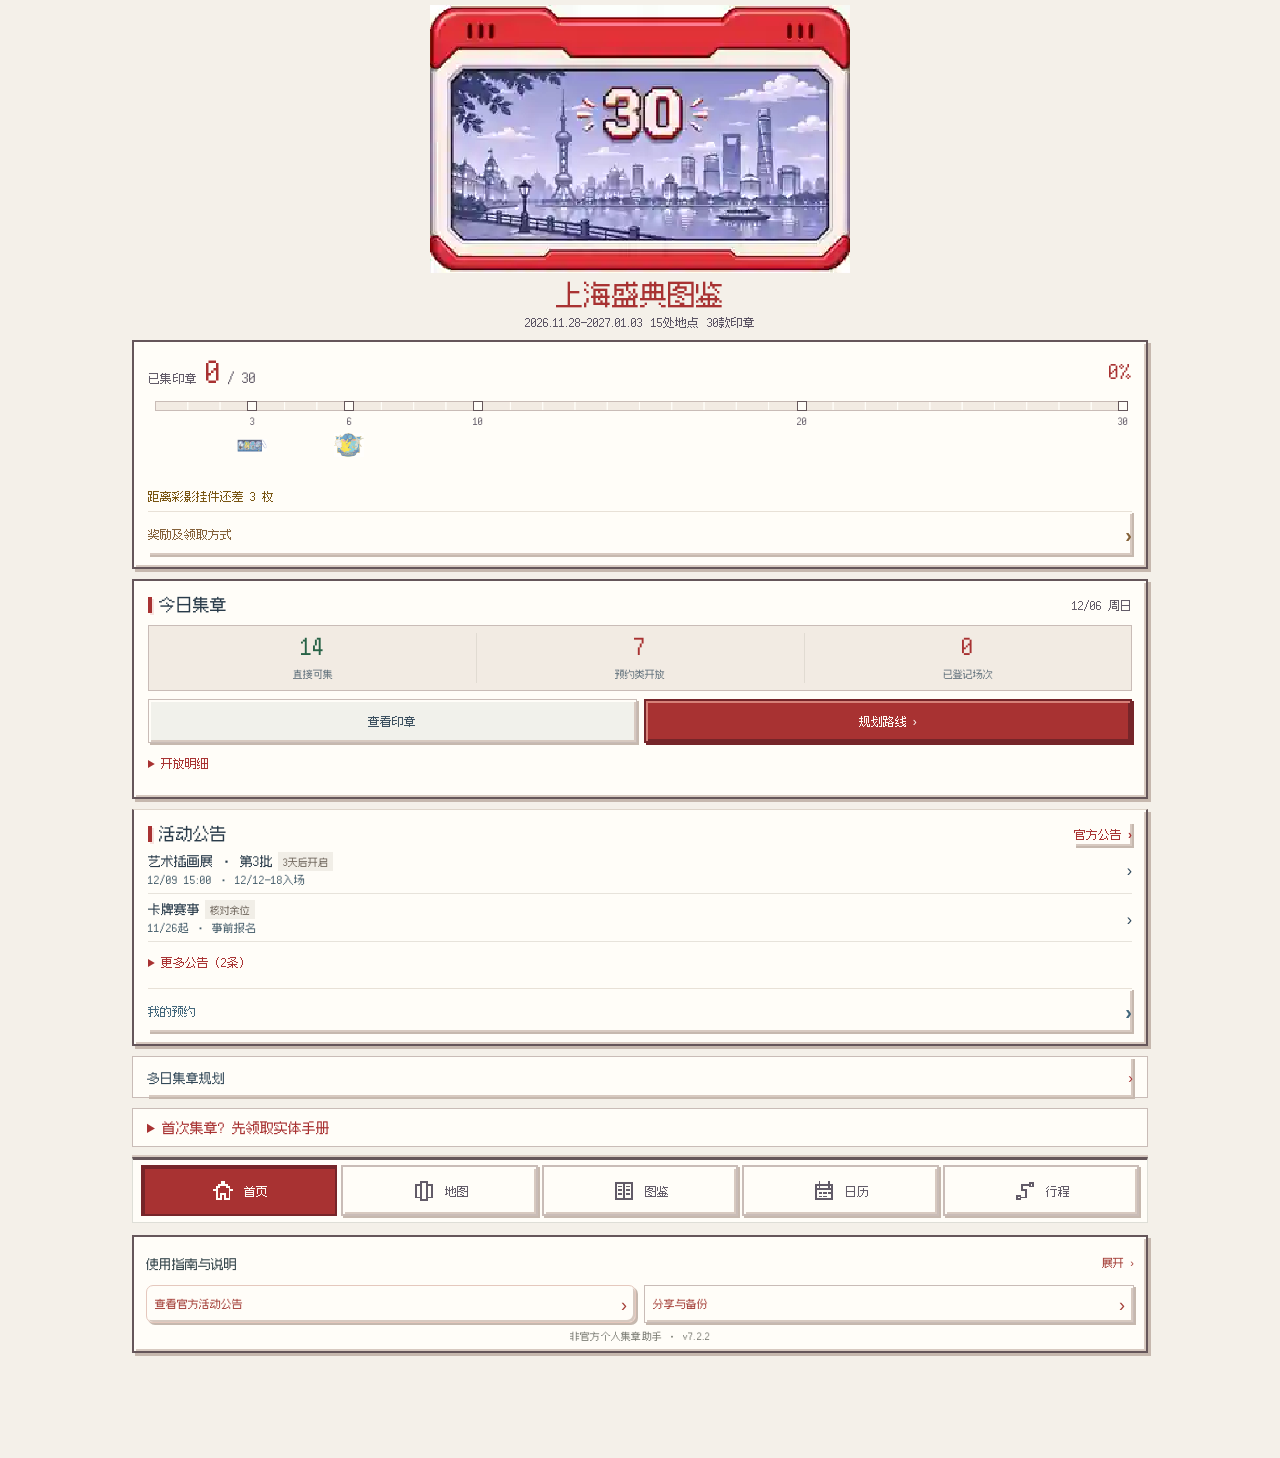
==== commit 3cd8a054: "Use bundled original HD reward SVGs in milestones and bottom sheet" ====
--- a/index.html
+++ b/index.html
@@ -313,6 +313,12 @@
 .prize-dialog::backdrop{background:#302c4099}
 .prize-dialog img{display:block;width:100%;max-width:300px;height:180px;object-fit:contain;margin:10px auto}
 .prize-dialog button{width:100%}
+</style><style id="reward-bottom-sheet-v1">
+.prize-dialog[open],.prize-dialog.prize-fallback[open]{position:fixed;inset:auto 0 0;transform:none;margin:0 auto;width:min(100%,480px);max-width:100%;box-sizing:border-box;max-height:80dvh;overflow:auto;padding:16px 20px calc(18px + env(safe-area-inset-bottom));border:3px solid #762529;border-bottom:0;animation:reward-slide-up .26s ease-out}
+.prize-dialog[open]::before{content:"";display:block;width:40px;height:4px;background:#b9aca2;margin:0 auto 12px}
+@keyframes reward-slide-up{from{transform:translateY(100%)}to{transform:translateY(0)}}
+@media(prefers-reduced-motion:reduce){.prize-dialog[open]{animation:none}}
+#shareOverlay button{border-radius:0}
 </style></head><body class="booting"><main><header class="pixel-header"><img alt="30周年主题上海像素风景：外滩、东方明珠、陆家嘴和黄浦江" class="pixel-banner" height="204" src="[data-uri]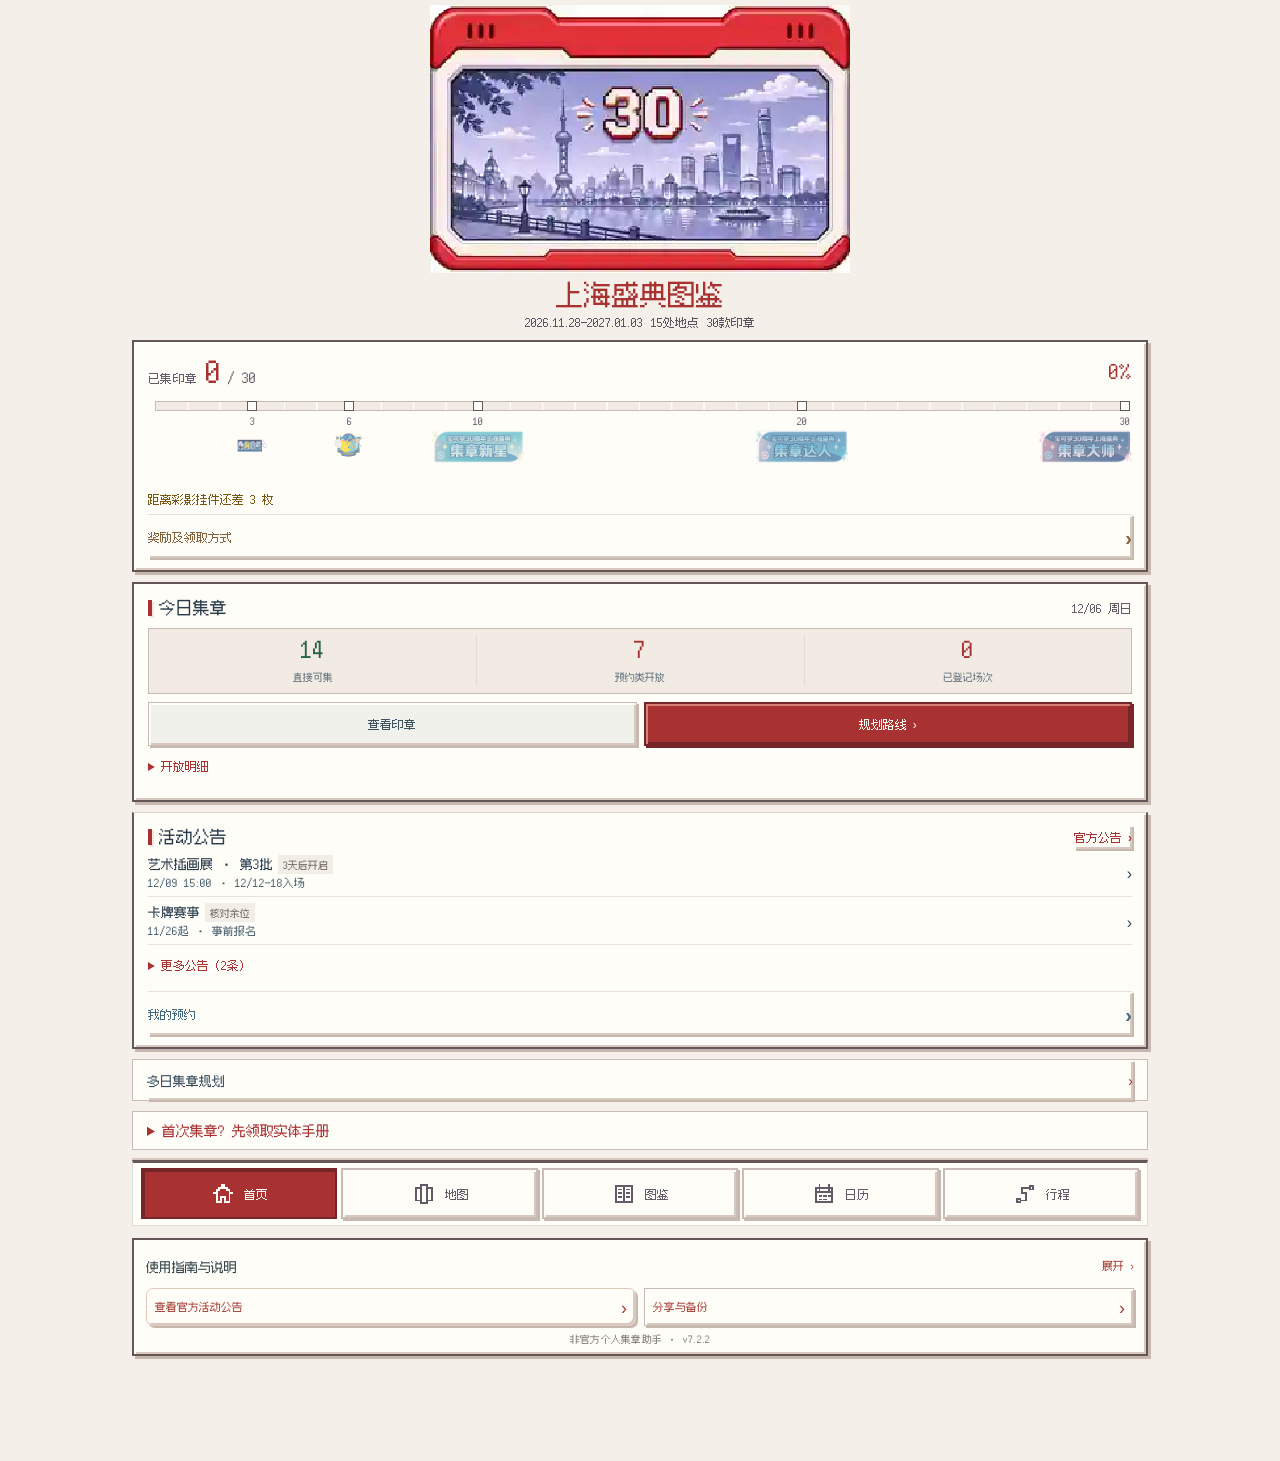
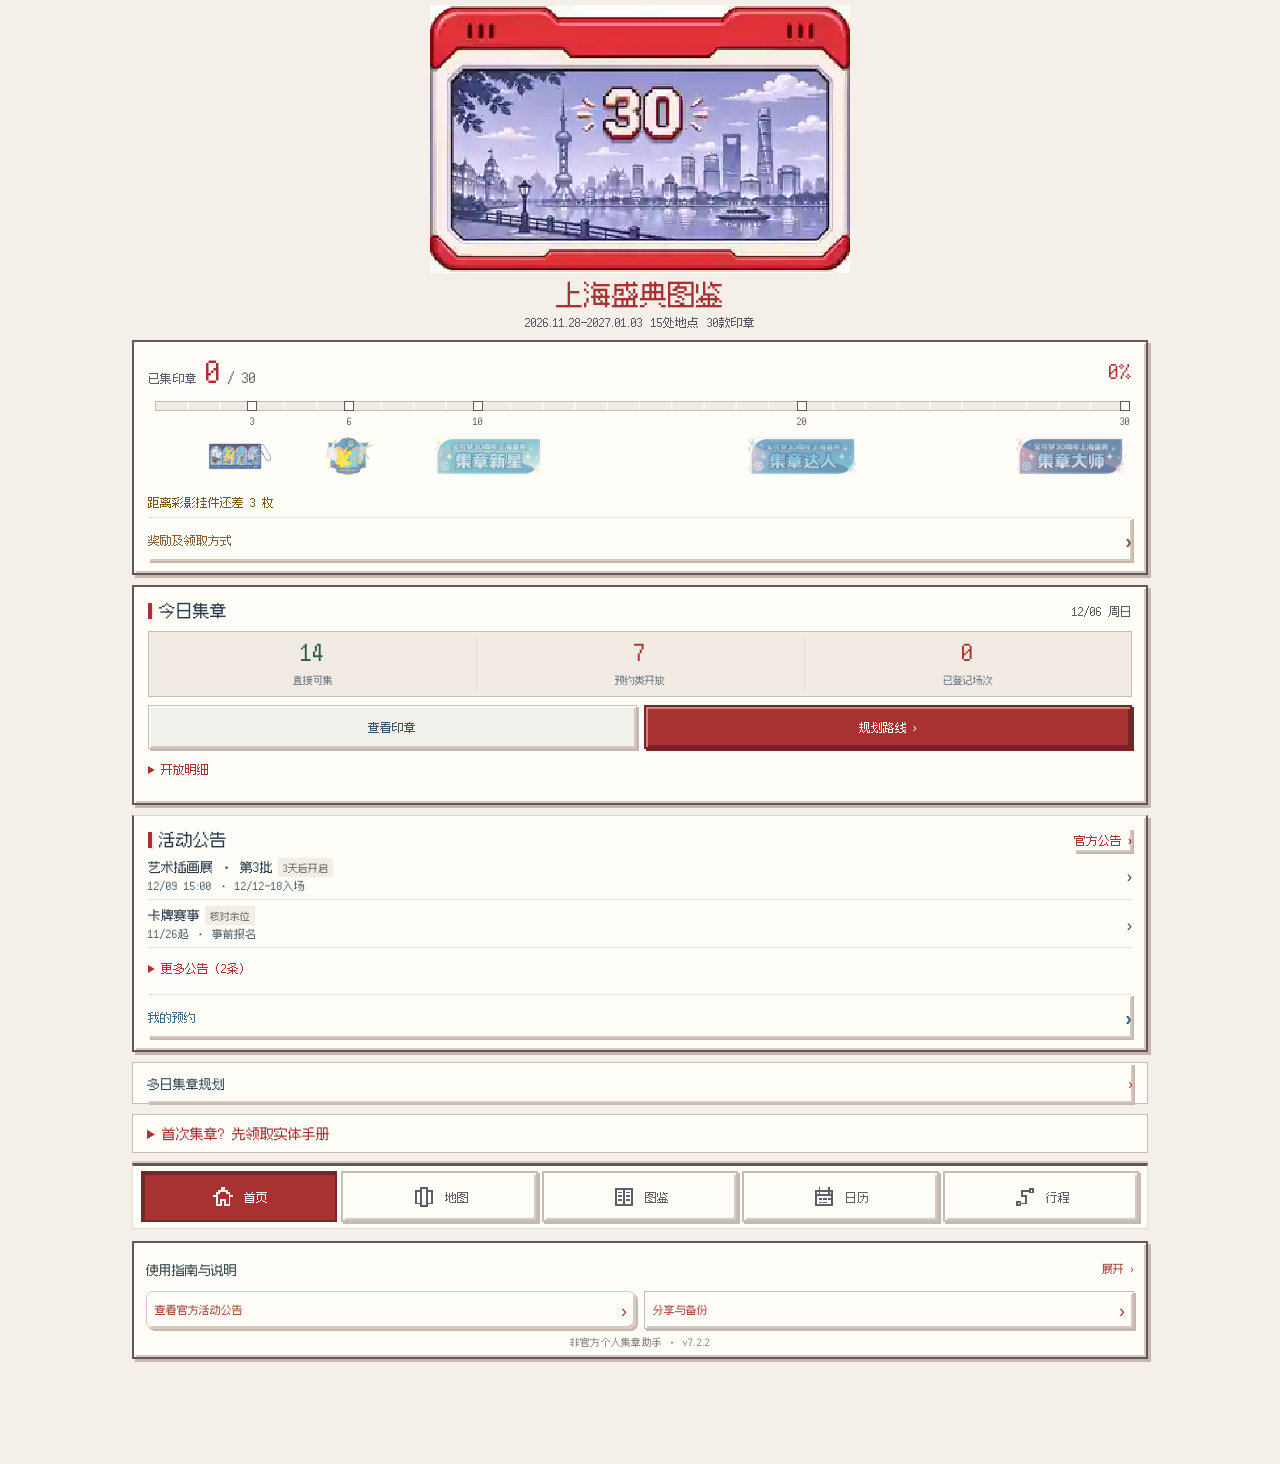
